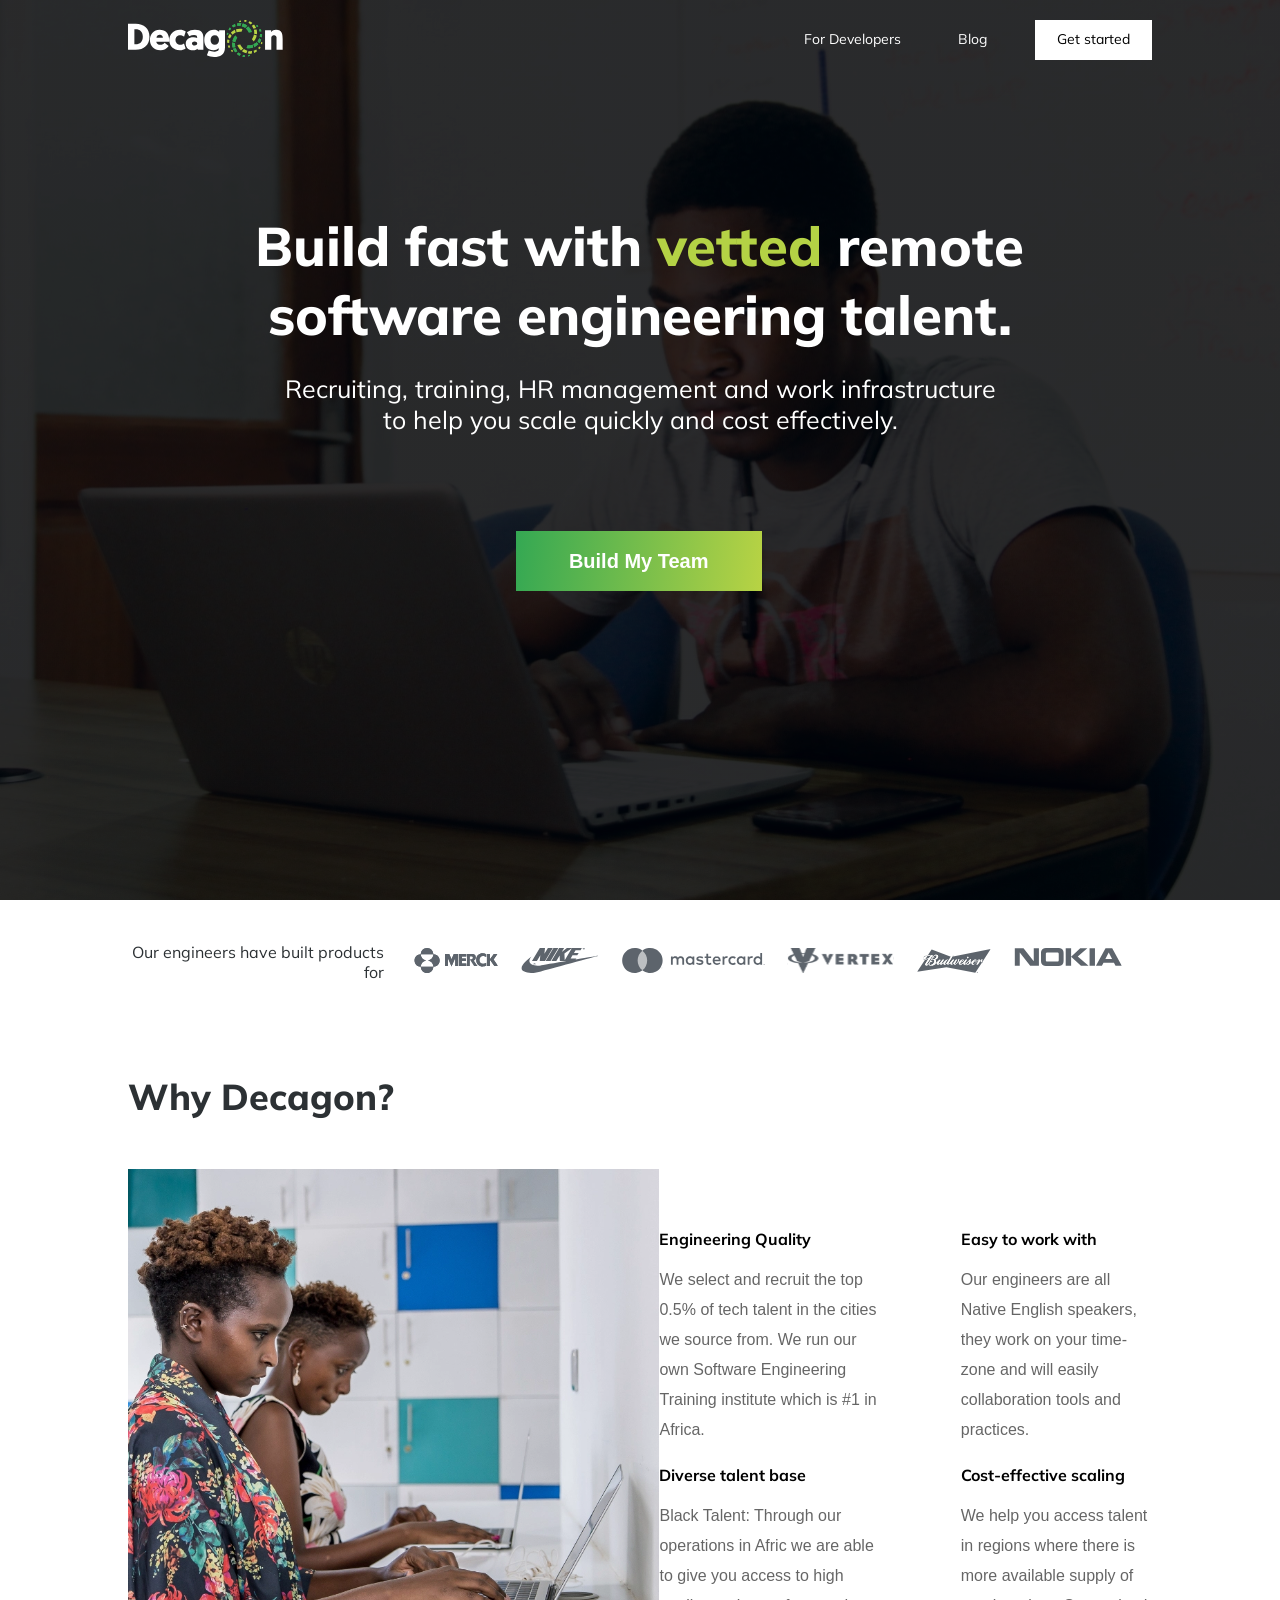
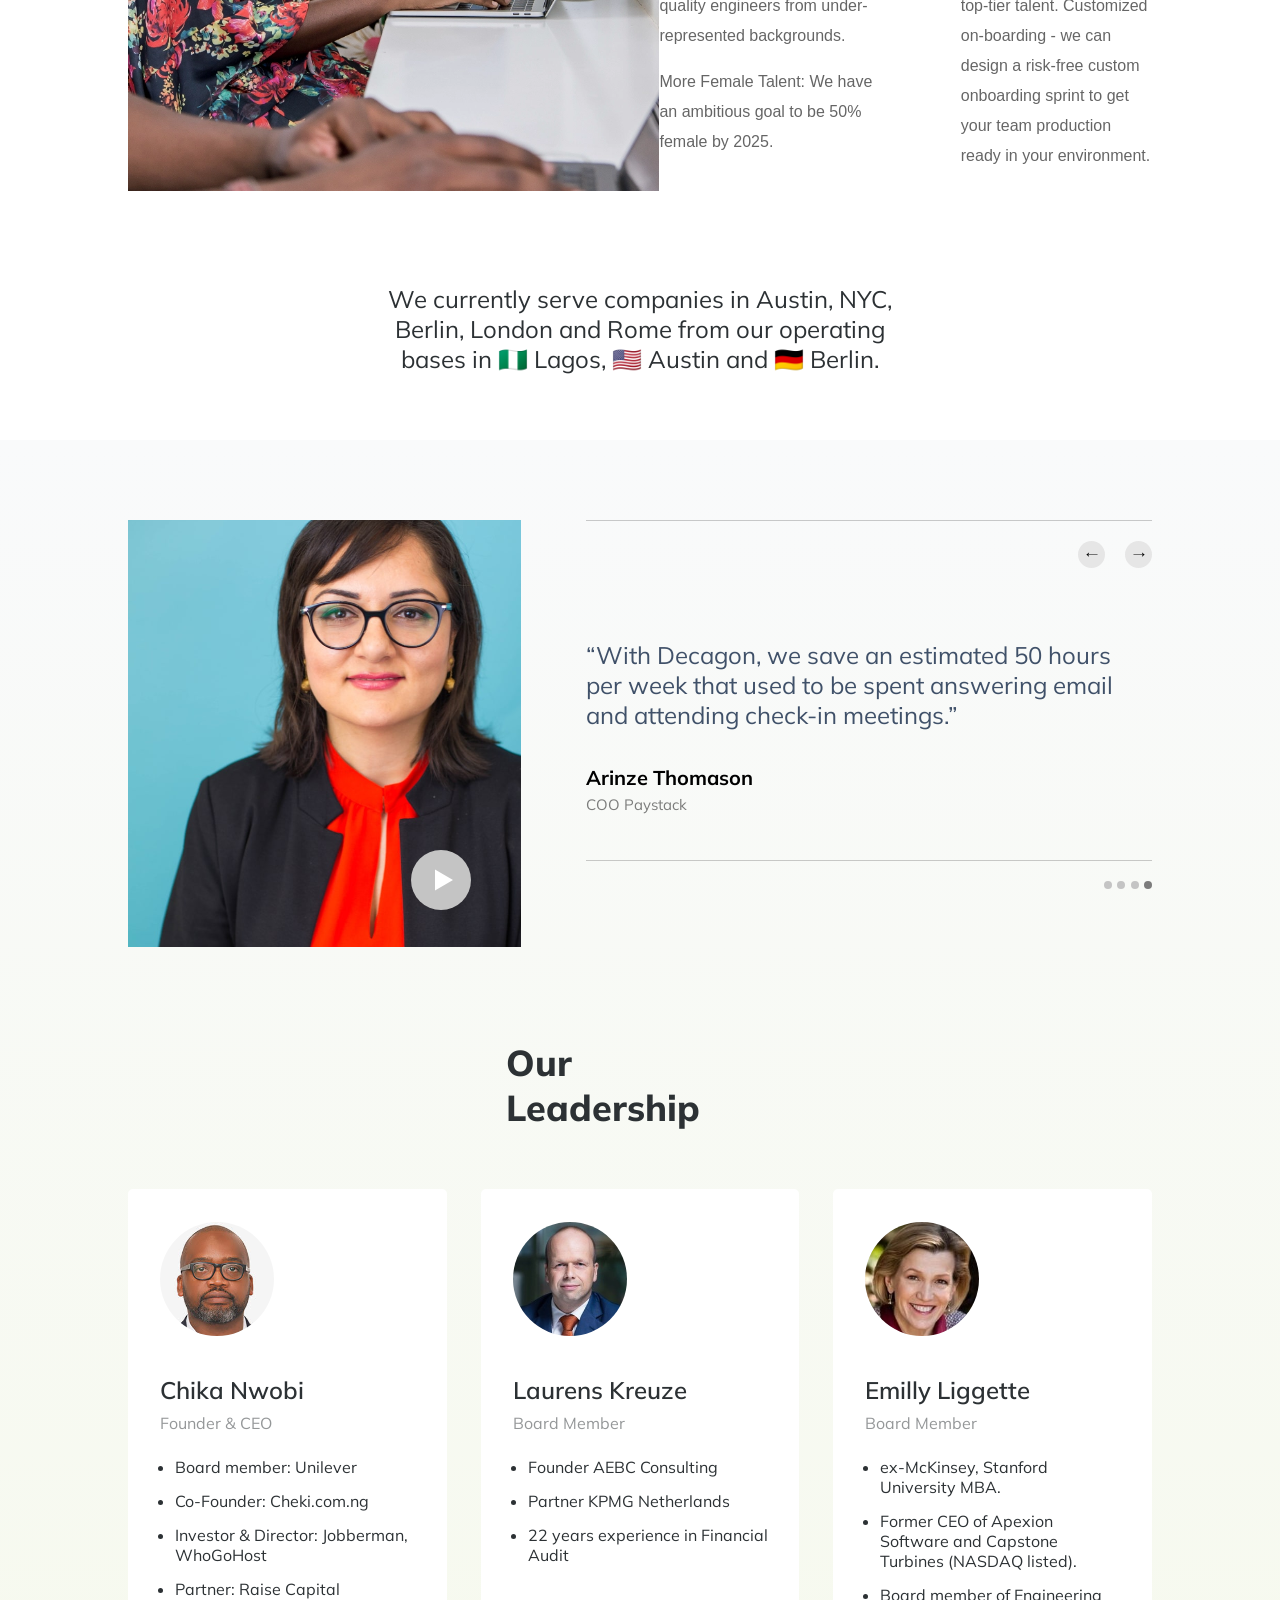
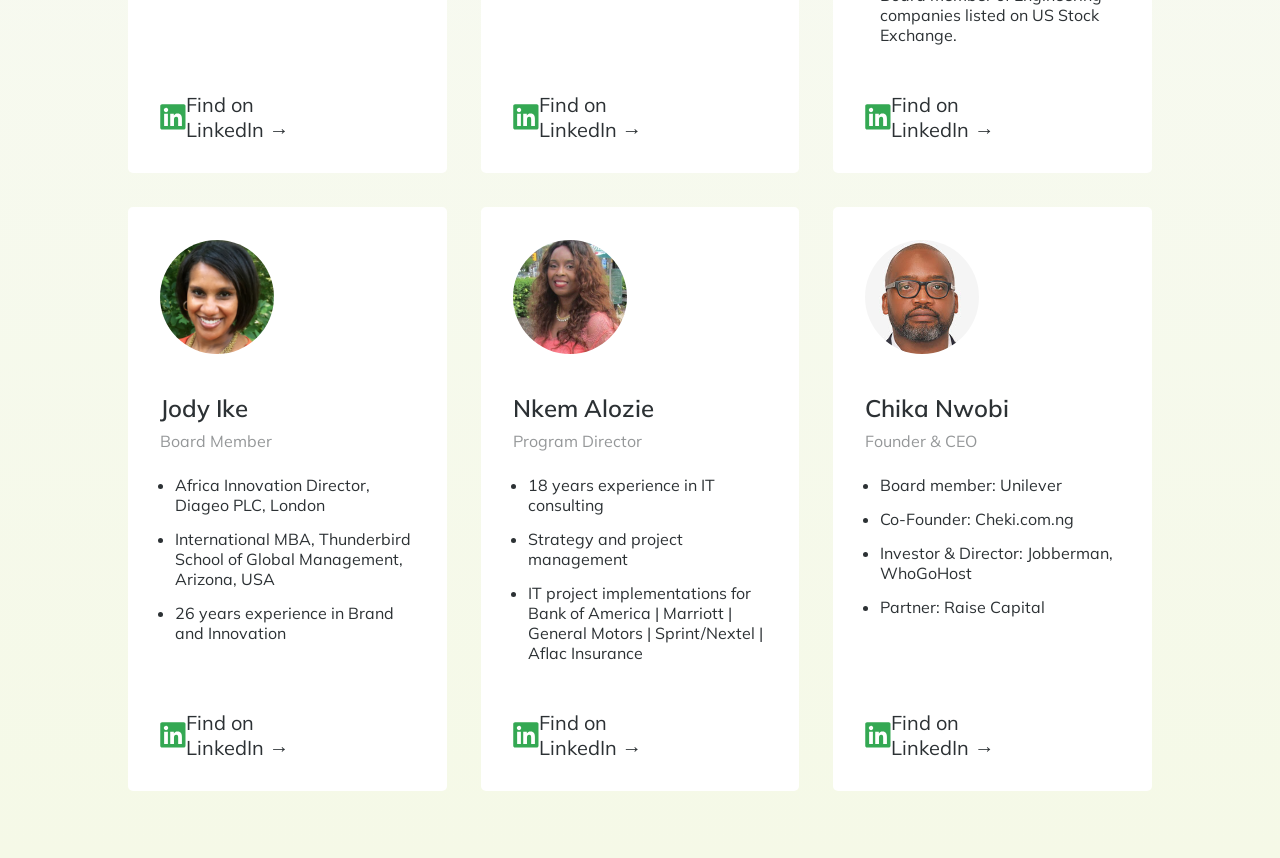
==== index.html @ 95453d17 "Landing page ready" ====
<!doctype html>
<html lang="en">
  <head>
    <meta charset="utf-8">
    <meta name="viewport" content="width=device-width, initial-scale=1">
    <link rel="preconnect" href="https://fonts.gstatic.com">
    <link href="https://fonts.googleapis.com/css2?family=Mulish:wght@200;400;600;700&display=swap" rel="stylesheet">
    <link href="/assets/styles/scss/main.min.css" rel="stylesheet" >

    <title>Decagon website</title>
  </head>
  <body class="container-fluid">
    
    <header>
      <div class="navbar">
        <div><img src="/images/logo.svg" alt="decagon logo"></div>
        <div class="menu-cover">
          <div class="menu-tab"><a href="#">For Developers</a></div>
          <div class="menu-tab"><a href="#">Blog</a></div>
          <div class="menu-tab active"><a href="#">Get started</a></div>
        </div>
      </div>

      <div class="title">Build fast with <span>vetted</span> remote software engineering talent.</div>
      <div class="sub-title">Recruiting, training, HR management and work infrastructure to help you scale quickly and cost effectively.</div>

      <div class="btn-cover"><button id="btn-team">Build My Team</button></div>
    </header>

    <div class="client-container">
      <div class="client-wrapper">
        <div class="client-label">Our engineers have built products for</div>
        <div class="client">
          <div><img src="/images/merck.svg" alt="merck logo"></div>
          <div><img src="/images/nike.svg" alt="nike logo"></div>
          <div><img src="/images/mastercard.svg" alt="mastercard logo"></div>
          <div><img src="/images/vertex.svg" alt="vertex logo"></div>
          <div><img src="/images/budweiser.svg" alt="budweiser logo"></div>
          <div><img src="/images/nokia.svg" alt="nokia logo"></div>
        </div>
      </div>
    </div>

    <div class="why-decagon">Why Decagon?</div>

    <div class="workspace-container">
      <div class="workspace-img"><img src="/images/work_space.svg" alt=""></div>
      <div class="workspace-content-wrapper">
        <div class="workspace-content">
          <div class="workspace-title">Engineering Quality</div>
          <p>
            We select and recruit the top 0.5% of tech talent in the cities we source from. 
            We run our own Software Engineering Training institute which is #1 in Africa.
          </p>
        </div>
        <div class="workspace-content">
          <div class="workspace-title">Easy to work with</div>
          <p>
            Our engineers are all Native English speakers, they work on your time-zone and 
            will easily collaboration tools and practices.
          </p>
        </div>
        <div class="workspace-content">
          <div class="workspace-title">Diverse talent base</div>
          <p>
            <span>Black Talent:</span> Through our operations in Afric we are able to give 
            you access to high quality engineers from under-represented backgrounds.
          </p>
          <p>
            <span>More Female Talent:</span> We have an ambitious goal to be 50% female by
            2025.
          </p>
        </div>
        <div class="workspace-content">
          <div class="workspace-title">Cost-effective scaling</div>
          <p>
            We help you access talent in regions where there is more available supply of top-tier
            talent.
            Customized on-boarding - we can design a risk-free custom onboarding sprint to get your
            team production ready in your environment.
          </p>
        </div>
      </div>
    </div>

    <div class="office-location">
      We currently serve companies in Austin, NYC, Berlin, London and Rome from our operating bases in 🇳🇬 Lagos, 🇺🇸 Austin and 🇩🇪 Berlin.   
    </div>

    <section class="leaders-section">

      <div class="testimony-container">
        <div class="paystack-coo">
          <img src="/images/play-btn.svg" alt="">
        </div>
        <div class="testimony-cover">
          <div class="testimony">
            <div class="arrow-container">
              <div class="arrow">
                <img src="/images/Ellipse-5.svg" alt="">
                <img src="/images/back-arrow.svg" alt="" id="backarrow">
              </div>
              <div class="arrow">
                <img src="/images/Ellipse-6.svg" alt="">
                <img src="/images/forward-arrow.svg" alt="" id="forwardarrow">
              </div>
            </div>
            <div class="testimony-content">
              “With Decagon, we save an estimated 50 hours per week that used to be spent answering email and attending check-in meetings.”
            </div>
            <div class="name-coo">
              <div>Arinze Thomason</div>
              <div>COO Paystack</div>
            </div>
          </div>
          <div class="loading-img">
            <img src="/images/loading.svg" alt="">
          </div>
        </div>
      </div>

      <div class="leader-header">Our Leadership</div>

      <div class="leadership">
        <div class="leader">
          <div class="img-holder"><img src="/images/chika.svg" alt="Chika Nwobi - founder & CEO"></div>
          <div class="leader-name">
            <div>Chika Nwobi</div>
            <div>Founder & CEO</div>
          </div>
          <div class="profile">
            <ul>
              <li>Board member: Unilever</li>
              <li>Co-Founder: Cheki.com.ng</li>
              <li>Investor & Director: Jobberman, WhoGoHost</li>
              <li>Partner: Raise Capital</li>
            </ul>
          </div>
          <div class="linkedIn">
            <img src="/images/Icon-awesome-linkedin.svg" alt="">
            <span>Find on LinkedIn →</span>
          </div>
        </div>
        <div class="leader">
          <div class="img-holder"><img src="/images/lauren.svg" alt="Laurens Kreuze - board member"></div>
          <div class="leader-name">
            <div>Laurens Kreuze</div>
            <div>Board Member</div>
          </div>
          <div class="profile">
            <ul>
              <li>Founder AEBC Consulting</li>
              <li>Partner KPMG Netherlands</li>
              <li>22 years experience in Financial Audit</li>
            </ul>
          </div>
          <div class="linkedIn">
            <img src="/images/Icon-awesome-linkedin.svg" alt="">
            <span>Find on LinkedIn →</span>
          </div>
        </div>
        <div class="leader">
          <div class="img-holder"><img src="/images/emily.svg" alt="Emilly Liggette - Board Member"></div>
          <div class="leader-name">
            <div>Emilly Liggette</div>
            <div>Board Member</div>
          </div>
          <div class="profile">
            <ul>
              <li>ex-McKinsey, Stanford University MBA.</li>
              <li>Former CEO of Apexion Software and Capstone Turbines (NASDAQ listed).</li>
              <li>Board member of Engineering companies listed on US Stock Exchange.</li>
            </ul>
          </div>
          <div class="linkedIn">
            <img src="/images/Icon-awesome-linkedin.svg" alt="">
            <span>Find on LinkedIn →</span>
          </div>
        </div>
        <div class="leader">
          <div class="img-holder"><img src="/images/jody-ike.svg" alt="Jody Ike - board member"></div>
          <div class="leader-name">
            <div>Jody Ike</div>
            <div>Board Member</div>
          </div>
          <div class="profile">
            <ul>
              <li>Africa Innovation Director, Diageo PLC, London</li>
              <li>International MBA, Thunderbird School of Global Management, Arizona, USA </li>
              <li>26 years experience in Brand and Innovation</li>
            </ul>
          </div>
          <div class="linkedIn">
            <img src="/images/Icon-awesome-linkedin.svg" alt="">
            <span>Find on LinkedIn →</span>
          </div>
        </div>
        <div class="leader">
          <div class="img-holder"><img src="/images/nkem.svg" alt="Nkem Alozie - program director"></div>
          <div class="leader-name">
            <div>Nkem Alozie</div>
            <div>Program Director</div>
          </div>
          <div class="profile">
            <ul>
              <li>18 years experience in IT consulting</li>
              <li>Strategy and project management </li>
              <li>IT project implementations for Bank of America | Marriott | General Motors | Sprint/Nextel | Aflac Insurance</li>
            </ul>
          </div>
          <div class="linkedIn">
            <img src="/images/Icon-awesome-linkedin.svg" alt="">
            <span>Find on LinkedIn →</span>
          </div>
        </div>
        <div class="leader">
          <div class="img-holder"><img src="/images/chika.svg" alt="Chika - founder & CEO"></div>
          <div class="leader-name">
            <div>Chika Nwobi</div>
            <div>Founder & CEO</div>
          </div>
          <div class="profile">
            <ul>
              <li>Board member: Unilever</li>
              <li>Co-Founder: Cheki.com.ng</li>
              <li>Investor & Director: Jobberman, WhoGoHost</li>
              <li>Partner: Raise Capital</li>
            </ul>
          </div>
          <div class="linkedIn">
            <img src="/images/Icon-awesome-linkedin.svg" alt="">
            <span>Find on LinkedIn →</span>
          </div>
        </div>
        
      </div>

    </section>

  </body>
</html>
---- assets/styles/scss/main.min.css ----
@-ms-viewport{width:device-width}body{margin:0}html{-webkit-box-sizing:border-box;-moz-box-sizing:border-box;box-sizing:border-box;-ms-overflow-style:scrollbar}*,::after,::before{box-sizing:inherit}.container{position:relative;margin-left:auto;margin-right:auto;max-width:1120px;padding-right:15px;padding-left:15px}@media (min-width:576px){.container{padding-right:15px;padding-left:15px}}@media (min-width:768px){.container{padding-right:15px;padding-left:15px}}@media (min-width:992px){.container{padding-right:15px;padding-left:15px}}@media (min-width:1200px){.container{padding-right:15px;padding-left:15px}}.row{display:flex;flex-wrap:wrap;margin-right:-15px;margin-left:-15px}@media (min-width:576px){.row{margin-right:-15px;margin-left:-15px}}@media (min-width:768px){.row{margin-right:-15px;margin-left:-15px}}@media (min-width:992px){.row{margin-right:-15px;margin-left:-15px}}@media (min-width:1200px){.row{margin-right:-15px;margin-left:-15px}}.no-gutters{margin-right:0;margin-left:0}.no-gutters>.col,.no-gutters>[class*=col-]{padding-right:0;padding-left:0}.col,.col-1,.col-10,.col-11,.col-12,.col-2,.col-3,.col-4,.col-5,.col-6,.col-7,.col-8,.col-9,.col-lg,.col-lg-1,.col-lg-10,.col-lg-11,.col-lg-12,.col-lg-2,.col-lg-3,.col-lg-4,.col-lg-5,.col-lg-6,.col-lg-7,.col-lg-8,.col-lg-9,.col-md,.col-md-1,.col-md-10,.col-md-11,.col-md-12,.col-md-2,.col-md-3,.col-md-4,.col-md-5,.col-md-6,.col-md-7,.col-md-8,.col-md-9,.col-sm,.col-sm-1,.col-sm-10,.col-sm-11,.col-sm-12,.col-sm-2,.col-sm-3,.col-sm-4,.col-sm-5,.col-sm-6,.col-sm-7,.col-sm-8,.col-sm-9,.col-xl,.col-xl-1,.col-xl-10,.col-xl-11,.col-xl-12,.col-xl-2,.col-xl-3,.col-xl-4,.col-xl-5,.col-xl-6,.col-xl-7,.col-xl-8,.col-xl-9{position:relative;width:100%;min-height:1px;padding-right:15px;padding-left:15px}@media (min-width:576px){.col,.col-1,.col-10,.col-11,.col-12,.col-2,.col-3,.col-4,.col-5,.col-6,.col-7,.col-8,.col-9,.col-lg,.col-lg-1,.col-lg-10,.col-lg-11,.col-lg-12,.col-lg-2,.col-lg-3,.col-lg-4,.col-lg-5,.col-lg-6,.col-lg-7,.col-lg-8,.col-lg-9,.col-md,.col-md-1,.col-md-10,.col-md-11,.col-md-12,.col-md-2,.col-md-3,.col-md-4,.col-md-5,.col-md-6,.col-md-7,.col-md-8,.col-md-9,.col-sm,.col-sm-1,.col-sm-10,.col-sm-11,.col-sm-12,.col-sm-2,.col-sm-3,.col-sm-4,.col-sm-5,.col-sm-6,.col-sm-7,.col-sm-8,.col-sm-9,.col-xl,.col-xl-1,.col-xl-10,.col-xl-11,.col-xl-12,.col-xl-2,.col-xl-3,.col-xl-4,.col-xl-5,.col-xl-6,.col-xl-7,.col-xl-8,.col-xl-9{padding-right:15px;padding-left:15px}}@media (min-width:768px){.col,.col-1,.col-10,.col-11,.col-12,.col-2,.col-3,.col-4,.col-5,.col-6,.col-7,.col-8,.col-9,.col-lg,.col-lg-1,.col-lg-10,.col-lg-11,.col-lg-12,.col-lg-2,.col-lg-3,.col-lg-4,.col-lg-5,.col-lg-6,.col-lg-7,.col-lg-8,.col-lg-9,.col-md,.col-md-1,.col-md-10,.col-md-11,.col-md-12,.col-md-2,.col-md-3,.col-md-4,.col-md-5,.col-md-6,.col-md-7,.col-md-8,.col-md-9,.col-sm,.col-sm-1,.col-sm-10,.col-sm-11,.col-sm-12,.col-sm-2,.col-sm-3,.col-sm-4,.col-sm-5,.col-sm-6,.col-sm-7,.col-sm-8,.col-sm-9,.col-xl,.col-xl-1,.col-xl-10,.col-xl-11,.col-xl-12,.col-xl-2,.col-xl-3,.col-xl-4,.col-xl-5,.col-xl-6,.col-xl-7,.col-xl-8,.col-xl-9{padding-right:15px;padding-left:15px}}@media (min-width:992px){.col,.col-1,.col-10,.col-11,.col-12,.col-2,.col-3,.col-4,.col-5,.col-6,.col-7,.col-8,.col-9,.col-lg,.col-lg-1,.col-lg-10,.col-lg-11,.col-lg-12,.col-lg-2,.col-lg-3,.col-lg-4,.col-lg-5,.col-lg-6,.col-lg-7,.col-lg-8,.col-lg-9,.col-md,.col-md-1,.col-md-10,.col-md-11,.col-md-12,.col-md-2,.col-md-3,.col-md-4,.col-md-5,.col-md-6,.col-md-7,.col-md-8,.col-md-9,.col-sm,.col-sm-1,.col-sm-10,.col-sm-11,.col-sm-12,.col-sm-2,.col-sm-3,.col-sm-4,.col-sm-5,.col-sm-6,.col-sm-7,.col-sm-8,.col-sm-9,.col-xl,.col-xl-1,.col-xl-10,.col-xl-11,.col-xl-12,.col-xl-2,.col-xl-3,.col-xl-4,.col-xl-5,.col-xl-6,.col-xl-7,.col-xl-8,.col-xl-9{padding-right:15px;padding-left:15px}}@media (min-width:1200px){.col,.col-1,.col-10,.col-11,.col-12,.col-2,.col-3,.col-4,.col-5,.col-6,.col-7,.col-8,.col-9,.col-lg,.col-lg-1,.col-lg-10,.col-lg-11,.col-lg-12,.col-lg-2,.col-lg-3,.col-lg-4,.col-lg-5,.col-lg-6,.col-lg-7,.col-lg-8,.col-lg-9,.col-md,.col-md-1,.col-md-10,.col-md-11,.col-md-12,.col-md-2,.col-md-3,.col-md-4,.col-md-5,.col-md-6,.col-md-7,.col-md-8,.col-md-9,.col-sm,.col-sm-1,.col-sm-10,.col-sm-11,.col-sm-12,.col-sm-2,.col-sm-3,.col-sm-4,.col-sm-5,.col-sm-6,.col-sm-7,.col-sm-8,.col-sm-9,.col-xl,.col-xl-1,.col-xl-10,.col-xl-11,.col-xl-12,.col-xl-2,.col-xl-3,.col-xl-4,.col-xl-5,.col-xl-6,.col-xl-7,.col-xl-8,.col-xl-9{padding-right:15px;padding-left:15px}}.col{flex-basis:0;flex-grow:1;max-width:100%}.col-auto{flex:0 0 auto;width:auto}.col-1{flex:0 0 8.33333%;max-width:8.33333%}.col-2{flex:0 0 16.66667%;max-width:16.66667%}.col-3{flex:0 0 25%;max-width:25%}.col-4{flex:0 0 33.33333%;max-width:33.33333%}.col-5{flex:0 0 41.66667%;max-width:41.66667%}.col-6{flex:0 0 50%;max-width:50%}.col-7{flex:0 0 58.33333%;max-width:58.33333%}.col-8{flex:0 0 66.66667%;max-width:66.66667%}.col-9{flex:0 0 75%;max-width:75%}.col-10{flex:0 0 83.33333%;max-width:83.33333%}.col-11{flex:0 0 91.66667%;max-width:91.66667%}.col-12{flex:0 0 100%;max-width:100%}.pull-0{right:auto}.pull-1{right:8.33333%}.pull-2{right:16.66667%}.pull-3{right:25%}.pull-4{right:33.33333%}.pull-5{right:41.66667%}.pull-6{right:50%}.pull-7{right:58.33333%}.pull-8{right:66.66667%}.pull-9{right:75%}.pull-10{right:83.33333%}.pull-11{right:91.66667%}.pull-12{right:100%}.push-0{left:auto}.push-1{left:8.33333%}.push-2{left:16.66667%}.push-3{left:25%}.push-4{left:33.33333%}.push-5{left:41.66667%}.push-6{left:50%}.push-7{left:58.33333%}.push-8{left:66.66667%}.push-9{left:75%}.push-10{left:83.33333%}.push-11{left:91.66667%}.push-12{left:100%}.offset-1{margin-left:8.33333%}.offset-2{margin-left:16.66667%}.offset-3{margin-left:25%}.offset-4{margin-left:33.33333%}.offset-5{margin-left:41.66667%}.offset-6{margin-left:50%}.offset-7{margin-left:58.33333%}.offset-8{margin-left:66.66667%}.offset-9{margin-left:75%}.offset-10{margin-left:83.33333%}.offset-11{margin-left:91.66667%}@media (min-width:576px){.col-sm{flex-basis:0;flex-grow:1;max-width:100%}.col-sm-auto{flex:0 0 auto;width:auto}.col-sm-1{flex:0 0 8.33333%;max-width:8.33333%}.col-sm-2{flex:0 0 16.66667%;max-width:16.66667%}.col-sm-3{flex:0 0 25%;max-width:25%}.col-sm-4{flex:0 0 33.33333%;max-width:33.33333%}.col-sm-5{flex:0 0 41.66667%;max-width:41.66667%}.col-sm-6{flex:0 0 50%;max-width:50%}.col-sm-7{flex:0 0 58.33333%;max-width:58.33333%}.col-sm-8{flex:0 0 66.66667%;max-width:66.66667%}.col-sm-9{flex:0 0 75%;max-width:75%}.col-sm-10{flex:0 0 83.33333%;max-width:83.33333%}.col-sm-11{flex:0 0 91.66667%;max-width:91.66667%}.col-sm-12{flex:0 0 100%;max-width:100%}.pull-sm-0{right:auto}.pull-sm-1{right:8.33333%}.pull-sm-2{right:16.66667%}.pull-sm-3{right:25%}.pull-sm-4{right:33.33333%}.pull-sm-5{right:41.66667%}.pull-sm-6{right:50%}.pull-sm-7{right:58.33333%}.pull-sm-8{right:66.66667%}.pull-sm-9{right:75%}.pull-sm-10{right:83.33333%}.pull-sm-11{right:91.66667%}.pull-sm-12{right:100%}.push-sm-0{left:auto}.push-sm-1{left:8.33333%}.push-sm-2{left:16.66667%}.push-sm-3{left:25%}.push-sm-4{left:33.33333%}.push-sm-5{left:41.66667%}.push-sm-6{left:50%}.push-sm-7{left:58.33333%}.push-sm-8{left:66.66667%}.push-sm-9{left:75%}.push-sm-10{left:83.33333%}.push-sm-11{left:91.66667%}.push-sm-12{left:100%}.offset-sm-0{margin-left:0}.offset-sm-1{margin-left:8.33333%}.offset-sm-2{margin-left:16.66667%}.offset-sm-3{margin-left:25%}.offset-sm-4{margin-left:33.33333%}.offset-sm-5{margin-left:41.66667%}.offset-sm-6{margin-left:50%}.offset-sm-7{margin-left:58.33333%}.offset-sm-8{margin-left:66.66667%}.offset-sm-9{margin-left:75%}.offset-sm-10{margin-left:83.33333%}.offset-sm-11{margin-left:91.66667%}}@media (min-width:768px){.col-md{flex-basis:0;flex-grow:1;max-width:100%}.col-md-auto{flex:0 0 auto;width:auto}.col-md-1{flex:0 0 8.33333%;max-width:8.33333%}.col-md-2{flex:0 0 16.66667%;max-width:16.66667%}.col-md-3{flex:0 0 25%;max-width:25%}.col-md-4{flex:0 0 33.33333%;max-width:33.33333%}.col-md-5{flex:0 0 41.66667%;max-width:41.66667%}.col-md-6{flex:0 0 50%;max-width:50%}.col-md-7{flex:0 0 58.33333%;max-width:58.33333%}.col-md-8{flex:0 0 66.66667%;max-width:66.66667%}.col-md-9{flex:0 0 75%;max-width:75%}.col-md-10{flex:0 0 83.33333%;max-width:83.33333%}.col-md-11{flex:0 0 91.66667%;max-width:91.66667%}.col-md-12{flex:0 0 100%;max-width:100%}.pull-md-0{right:auto}.pull-md-1{right:8.33333%}.pull-md-2{right:16.66667%}.pull-md-3{right:25%}.pull-md-4{right:33.33333%}.pull-md-5{right:41.66667%}.pull-md-6{right:50%}.pull-md-7{right:58.33333%}.pull-md-8{right:66.66667%}.pull-md-9{right:75%}.pull-md-10{right:83.33333%}.pull-md-11{right:91.66667%}.pull-md-12{right:100%}.push-md-0{left:auto}.push-md-1{left:8.33333%}.push-md-2{left:16.66667%}.push-md-3{left:25%}.push-md-4{left:33.33333%}.push-md-5{left:41.66667%}.push-md-6{left:50%}.push-md-7{left:58.33333%}.push-md-8{left:66.66667%}.push-md-9{left:75%}.push-md-10{left:83.33333%}.push-md-11{left:91.66667%}.push-md-12{left:100%}.offset-md-0{margin-left:0}.offset-md-1{margin-left:8.33333%}.offset-md-2{margin-left:16.66667%}.offset-md-3{margin-left:25%}.offset-md-4{margin-left:33.33333%}.offset-md-5{margin-left:41.66667%}.offset-md-6{margin-left:50%}.offset-md-7{margin-left:58.33333%}.offset-md-8{margin-left:66.66667%}.offset-md-9{margin-left:75%}.offset-md-10{margin-left:83.33333%}.offset-md-11{margin-left:91.66667%}}@media (min-width:992px){.col-lg{flex-basis:0;flex-grow:1;max-width:100%}.col-lg-auto{flex:0 0 auto;width:auto}.col-lg-1{flex:0 0 8.33333%;max-width:8.33333%}.col-lg-2{flex:0 0 16.66667%;max-width:16.66667%}.col-lg-3{flex:0 0 25%;max-width:25%}.col-lg-4{flex:0 0 33.33333%;max-width:33.33333%}.col-lg-5{flex:0 0 41.66667%;max-width:41.66667%}.col-lg-6{flex:0 0 50%;max-width:50%}.col-lg-7{flex:0 0 58.33333%;max-width:58.33333%}.col-lg-8{flex:0 0 66.66667%;max-width:66.66667%}.col-lg-9{flex:0 0 75%;max-width:75%}.col-lg-10{flex:0 0 83.33333%;max-width:83.33333%}.col-lg-11{flex:0 0 91.66667%;max-width:91.66667%}.col-lg-12{flex:0 0 100%;max-width:100%}.pull-lg-0{right:auto}.pull-lg-1{right:8.33333%}.pull-lg-2{right:16.66667%}.pull-lg-3{right:25%}.pull-lg-4{right:33.33333%}.pull-lg-5{right:41.66667%}.pull-lg-6{right:50%}.pull-lg-7{right:58.33333%}.pull-lg-8{right:66.66667%}.pull-lg-9{right:75%}.pull-lg-10{right:83.33333%}.pull-lg-11{right:91.66667%}.pull-lg-12{right:100%}.push-lg-0{left:auto}.push-lg-1{left:8.33333%}.push-lg-2{left:16.66667%}.push-lg-3{left:25%}.push-lg-4{left:33.33333%}.push-lg-5{left:41.66667%}.push-lg-6{left:50%}.push-lg-7{left:58.33333%}.push-lg-8{left:66.66667%}.push-lg-9{left:75%}.push-lg-10{left:83.33333%}.push-lg-11{left:91.66667%}.push-lg-12{left:100%}.offset-lg-0{margin-left:0}.offset-lg-1{margin-left:8.33333%}.offset-lg-2{margin-left:16.66667%}.offset-lg-3{margin-left:25%}.offset-lg-4{margin-left:33.33333%}.offset-lg-5{margin-left:41.66667%}.offset-lg-6{margin-left:50%}.offset-lg-7{margin-left:58.33333%}.offset-lg-8{margin-left:66.66667%}.offset-lg-9{margin-left:75%}.offset-lg-10{margin-left:83.33333%}.offset-lg-11{margin-left:91.66667%}}@media (min-width:1200px){.col-xl{flex-basis:0;flex-grow:1;max-width:100%}.col-xl-auto{flex:0 0 auto;width:auto}.col-xl-1{flex:0 0 8.33333%;max-width:8.33333%}.col-xl-2{flex:0 0 16.66667%;max-width:16.66667%}.col-xl-3{flex:0 0 25%;max-width:25%}.col-xl-4{flex:0 0 33.33333%;max-width:33.33333%}.col-xl-5{flex:0 0 41.66667%;max-width:41.66667%}.col-xl-6{flex:0 0 50%;max-width:50%}.col-xl-7{flex:0 0 58.33333%;max-width:58.33333%}.col-xl-8{flex:0 0 66.66667%;max-width:66.66667%}.col-xl-9{flex:0 0 75%;max-width:75%}.col-xl-10{flex:0 0 83.33333%;max-width:83.33333%}.col-xl-11{flex:0 0 91.66667%;max-width:91.66667%}.col-xl-12{flex:0 0 100%;max-width:100%}.pull-xl-0{right:auto}.pull-xl-1{right:8.33333%}.pull-xl-2{right:16.66667%}.pull-xl-3{right:25%}.pull-xl-4{right:33.33333%}.pull-xl-5{right:41.66667%}.pull-xl-6{right:50%}.pull-xl-7{right:58.33333%}.pull-xl-8{right:66.66667%}.pull-xl-9{right:75%}.pull-xl-10{right:83.33333%}.pull-xl-11{right:91.66667%}.pull-xl-12{right:100%}.push-xl-0{left:auto}.push-xl-1{left:8.33333%}.push-xl-2{left:16.66667%}.push-xl-3{left:25%}.push-xl-4{left:33.33333%}.push-xl-5{left:41.66667%}.push-xl-6{left:50%}.push-xl-7{left:58.33333%}.push-xl-8{left:66.66667%}.push-xl-9{left:75%}.push-xl-10{left:83.33333%}.push-xl-11{left:91.66667%}.push-xl-12{left:100%}.offset-xl-0{margin-left:0}.offset-xl-1{margin-left:8.33333%}.offset-xl-2{margin-left:16.66667%}.offset-xl-3{margin-left:25%}.offset-xl-4{margin-left:33.33333%}.offset-xl-5{margin-left:41.66667%}.offset-xl-6{margin-left:50%}.offset-xl-7{margin-left:58.33333%}.offset-xl-8{margin-left:66.66667%}.offset-xl-9{margin-left:75%}.offset-xl-10{margin-left:83.33333%}.offset-xl-11{margin-left:91.66667%}}.clearfix:after,.clearfix:before{content:"";display:table}.clearfix:after{clear:both}.align-baseline{vertical-align:baseline!important}.align-top{vertical-align:top!important}.align-middle{vertical-align:middle!important}.align-bottom{vertical-align:bottom!important}.align-text-bottom{vertical-align:text-bottom!important}.align-text-top{vertical-align:text-top!important}.d-none{display:none!important}.d-inline{display:inline!important}.d-inline-block{display:inline-block!important}.d-block{display:block!important}.d-table{display:table!important}.d-table-cell{display:table-cell!important}.arrow-container,.client,.client-wrapper,.d-flex,.leadership,.linkedIn,.loading-img,.menu-cover,.navbar,.testimony-container,.workspace-container,.workspace-content-wrapper{display:flex!important}.d-inline-flex{display:inline-flex!important}.order-first{order:-1}.order-last{order:1}.order-0{order:0}.flex-row{flex-direction:row!important}.flex-column{flex-direction:column!important}.flex-row-reverse{flex-direction:row-reverse!important}.flex-column-reverse{flex-direction:column-reverse!important}.client-wrapper,.flex-wrap,.leadership,.workspace-content-wrapper{flex-wrap:wrap!important}.flex-nowrap{flex-wrap:nowrap!important}.flex-wrap-reverse{flex-wrap:wrap-reverse!important}.justify-content-start{justify-content:flex-start!important}.arrow-container,.justify-content-end,.loading-img{justify-content:flex-end!important}.justify-content-center{justify-content:center!important}.client,.justify-content-between,.leadership,.linkedIn,.menu-cover,.navbar,.workspace-content-wrapper{justify-content:space-between!important}.justify-content-around{justify-content:space-around!important}.align-items-start{align-items:flex-start!important}.align-items-end{align-items:flex-end!important}.align-items-center,.client-wrapper,.linkedIn{align-items:center!important}.align-items-baseline{align-items:baseline!important}.align-items-stretch{align-items:stretch!important}.align-content-start{align-content:flex-start!important}.align-content-end{align-content:flex-end!important}.align-content-center{align-content:center!important}.align-content-between{align-content:space-between!important}.align-content-around{align-content:space-around!important}.align-content-stretch{align-content:stretch!important}.align-self-auto{align-self:auto!important}.align-self-start{align-self:flex-start!important}.align-self-end{align-self:flex-end!important}.align-self-center{align-self:center!important}.align-self-baseline{align-self:baseline!important}.align-self-stretch{align-self:stretch!important}.p-0{padding:0}.py-0{padding-left:0;padding-right:0}.px-0{padding-top:0;padding-bottom:0}.pt-0{padding-top:0}.pb-0{padding-bottom:0}.pl-0{padding-left:0}.pr-0{padding-right:0}.m-auto{margin:auto}.my-auto{margin-top:auto;margin-bottom:auto}.mx-auto{margin-left:auto;margin-right:auto}.mt-auto{margin-top:auto}.mb-auto{margin-bottom:auto}.ml-auto{margin-left:auto}.mr-auto{margin-right:auto}.m-0{margin:0}.my-0{margin-left:0;margin-right:0}.mx-0{margin-top:0;margin-bottom:0}.mt-0{margin-top:0}.mb-0{margin-bottom:0}.ml-0{margin-left:0}.mr-0{margin-right:0}.p-5{padding:5px}.py-5{padding-left:5px;padding-right:5px}.px-5{padding-top:5px;padding-bottom:5px}.pt-5{padding-top:5px}.pb-5{padding-bottom:5px}.pl-5{padding-left:5px}.pr-5{padding-right:5px}.m-auto{margin:auto}.my-auto{margin-top:auto;margin-bottom:auto}.mx-auto{margin-left:auto;margin-right:auto}.mt-auto{margin-top:auto}.mb-auto{margin-bottom:auto}.ml-auto{margin-left:auto}.mr-auto{margin-right:auto}.m-5{margin:5px}.my-5{margin-left:5px;margin-right:5px}.mx-5{margin-top:5px;margin-bottom:5px}.mt-5{margin-top:5px}.mb-5{margin-bottom:5px}.ml-5{margin-left:5px}.mr-5{margin-right:5px}.p-10{padding:10px}.py-10{padding-left:10px;padding-right:10px}.px-10{padding-top:10px;padding-bottom:10px}.pt-10{padding-top:10px}.pb-10{padding-bottom:10px}.pl-10{padding-left:10px}.pr-10{padding-right:10px}.m-auto{margin:auto}.my-auto{margin-top:auto;margin-bottom:auto}.mx-auto{margin-left:auto;margin-right:auto}.mt-auto{margin-top:auto}.mb-auto{margin-bottom:auto}.ml-auto{margin-left:auto}.mr-auto{margin-right:auto}.m-10{margin:10px}.my-10{margin-left:10px;margin-right:10px}.mx-10{margin-top:10px;margin-bottom:10px}.mt-10{margin-top:10px}.mb-10{margin-bottom:10px}.ml-10{margin-left:10px}.mr-10{margin-right:10px}.p-15{padding:15px}.py-15{padding-left:15px;padding-right:15px}.px-15{padding-top:15px;padding-bottom:15px}.pt-15{padding-top:15px}.pb-15{padding-bottom:15px}.pl-15{padding-left:15px}.pr-15{padding-right:15px}.m-auto{margin:auto}.my-auto{margin-top:auto;margin-bottom:auto}.mx-auto{margin-left:auto;margin-right:auto}.mt-auto{margin-top:auto}.mb-auto{margin-bottom:auto}.ml-auto{margin-left:auto}.mr-auto{margin-right:auto}.m-15{margin:15px}.my-15{margin-left:15px;margin-right:15px}.mx-15{margin-top:15px;margin-bottom:15px}.mt-15{margin-top:15px}.mb-15{margin-bottom:15px}.ml-15{margin-left:15px}.mr-15{margin-right:15px}.p-20{padding:20px}.py-20{padding-left:20px;padding-right:20px}.px-20{padding-top:20px;padding-bottom:20px}.pt-20{padding-top:20px}.pb-20{padding-bottom:20px}.pl-20{padding-left:20px}.pr-20{padding-right:20px}.m-auto{margin:auto}.my-auto{margin-top:auto;margin-bottom:auto}.mx-auto{margin-left:auto;margin-right:auto}.mt-auto{margin-top:auto}.mb-auto{margin-bottom:auto}.ml-auto{margin-left:auto}.mr-auto{margin-right:auto}.m-20{margin:20px}.my-20{margin-left:20px;margin-right:20px}.mx-20{margin-top:20px;margin-bottom:20px}.mt-20{margin-top:20px}.mb-20{margin-bottom:20px}.ml-20{margin-left:20px}.mr-20{margin-right:20px}.p-30{padding:30px}.py-30{padding-left:30px;padding-right:30px}.px-30{padding-top:30px;padding-bottom:30px}.pt-30{padding-top:30px}.pb-30{padding-bottom:30px}.pl-30{padding-left:30px}.pr-30{padding-right:30px}.m-auto{margin:auto}.my-auto{margin-top:auto;margin-bottom:auto}.mx-auto{margin-left:auto;margin-right:auto}.mt-auto{margin-top:auto}.mb-auto{margin-bottom:auto}.ml-auto{margin-left:auto}.mr-auto{margin-right:auto}.m-30{margin:30px}.my-30{margin-left:30px;margin-right:30px}.mx-30{margin-top:30px;margin-bottom:30px}.mt-30{margin-top:30px}.mb-30{margin-bottom:30px}.ml-30{margin-left:30px}.mr-30{margin-right:30px}.p-40{padding:40px}.py-40{padding-left:40px;padding-right:40px}.px-40{padding-top:40px;padding-bottom:40px}.pt-40{padding-top:40px}.pb-40{padding-bottom:40px}.pl-40{padding-left:40px}.pr-40{padding-right:40px}.m-auto{margin:auto}.my-auto{margin-top:auto;margin-bottom:auto}.mx-auto{margin-left:auto;margin-right:auto}.mt-auto{margin-top:auto}.mb-auto{margin-bottom:auto}.ml-auto{margin-left:auto}.mr-auto{margin-right:auto}.m-40{margin:40px}.my-40{margin-left:40px;margin-right:40px}.mx-40{margin-top:40px;margin-bottom:40px}.mt-40{margin-top:40px}.mb-40{margin-bottom:40px}.ml-40{margin-left:40px}.mr-40{margin-right:40px}.p-50{padding:50px}.py-50{padding-left:50px;padding-right:50px}.px-50{padding-top:50px;padding-bottom:50px}.pt-50{padding-top:50px}.pb-50{padding-bottom:50px}.pl-50{padding-left:50px}.pr-50{padding-right:50px}.m-auto{margin:auto}.my-auto{margin-top:auto;margin-bottom:auto}.mx-auto{margin-left:auto;margin-right:auto}.mt-auto{margin-top:auto}.mb-auto{margin-bottom:auto}.ml-auto{margin-left:auto}.mr-auto{margin-right:auto}.m-50{margin:50px}.my-50{margin-left:50px;margin-right:50px}.mx-50{margin-top:50px;margin-bottom:50px}.mt-50{margin-top:50px}.mb-50{margin-bottom:50px}.ml-50{margin-left:50px}.mr-50{margin-right:50px}.p-60{padding:60px}.py-60{padding-left:60px;padding-right:60px}.px-60{padding-top:60px;padding-bottom:60px}.pt-60{padding-top:60px}.pb-60{padding-bottom:60px}.pl-60{padding-left:60px}.pr-60{padding-right:60px}.m-auto{margin:auto}.my-auto{margin-top:auto;margin-bottom:auto}.mx-auto{margin-left:auto;margin-right:auto}.mt-auto{margin-top:auto}.mb-auto{margin-bottom:auto}.ml-auto{margin-left:auto}.mr-auto{margin-right:auto}.m-60{margin:60px}.my-60{margin-left:60px;margin-right:60px}.mx-60{margin-top:60px;margin-bottom:60px}.mt-60{margin-top:60px}.mb-60{margin-bottom:60px}.ml-60{margin-left:60px}.mr-60{margin-right:60px}.p-70{padding:70px}.py-70{padding-left:70px;padding-right:70px}.px-70{padding-top:70px;padding-bottom:70px}.pt-70{padding-top:70px}.pb-70{padding-bottom:70px}.pl-70{padding-left:70px}.pr-70{padding-right:70px}.m-auto{margin:auto}.my-auto{margin-top:auto;margin-bottom:auto}.mx-auto{margin-left:auto;margin-right:auto}.mt-auto{margin-top:auto}.mb-auto{margin-bottom:auto}.ml-auto{margin-left:auto}.mr-auto{margin-right:auto}.m-70{margin:70px}.my-70{margin-left:70px;margin-right:70px}.mx-70{margin-top:70px;margin-bottom:70px}.mt-70{margin-top:70px}.mb-70{margin-bottom:70px}.ml-70{margin-left:70px}.mr-70{margin-right:70px}.p-80{padding:80px}.py-80{padding-left:80px;padding-right:80px}.px-80{padding-top:80px;padding-bottom:80px}.pt-80{padding-top:80px}.pb-80{padding-bottom:80px}.pl-80{padding-left:80px}.pr-80{padding-right:80px}.m-auto{margin:auto}.my-auto{margin-top:auto;margin-bottom:auto}.mx-auto{margin-left:auto;margin-right:auto}.mt-auto{margin-top:auto}.mb-auto{margin-bottom:auto}.ml-auto{margin-left:auto}.mr-auto{margin-right:auto}.m-80{margin:80px}.my-80{margin-left:80px;margin-right:80px}.mx-80{margin-top:80px;margin-bottom:80px}.mt-80{margin-top:80px}.mb-80{margin-bottom:80px}.ml-80{margin-left:80px}.mr-80{margin-right:80px}.p-90{padding:90px}.py-90{padding-left:90px;padding-right:90px}.px-90{padding-top:90px;padding-bottom:90px}.pt-90{padding-top:90px}.pb-90{padding-bottom:90px}.pl-90{padding-left:90px}.pr-90{padding-right:90px}.m-auto{margin:auto}.my-auto{margin-top:auto;margin-bottom:auto}.mx-auto{margin-left:auto;margin-right:auto}.mt-auto{margin-top:auto}.mb-auto{margin-bottom:auto}.ml-auto{margin-left:auto}.mr-auto{margin-right:auto}.m-90{margin:90px}.my-90{margin-left:90px;margin-right:90px}.mx-90{margin-top:90px;margin-bottom:90px}.mt-90{margin-top:90px}.mb-90{margin-bottom:90px}.ml-90{margin-left:90px}.mr-90{margin-right:90px}.p-100{padding:100px}.py-100{padding-left:100px;padding-right:100px}.px-100{padding-top:100px;padding-bottom:100px}.pt-100{padding-top:100px}.pb-100{padding-bottom:100px}.pl-100{padding-left:100px}.pr-100{padding-right:100px}.m-auto{margin:auto}.my-auto{margin-top:auto;margin-bottom:auto}.mx-auto{margin-left:auto;margin-right:auto}.mt-auto{margin-top:auto}.mb-auto{margin-bottom:auto}.ml-auto{margin-left:auto}.mr-auto{margin-right:auto}.m-100{margin:100px}.my-100{margin-left:100px;margin-right:100px}.mx-100{margin-top:100px;margin-bottom:100px}.mt-100{margin-top:100px}.mb-100{margin-bottom:100px}.ml-100{margin-left:100px}.mr-100{margin-right:100px}@media (min-width:576px){.d-sm-none{display:none!important}.d-sm-inline{display:inline!important}.d-sm-inline-block{display:inline-block!important}.d-sm-block{display:block!important}.d-sm-table{display:table!important}.d-sm-table-cell{display:table-cell!important}.d-sm-flex{display:flex!important}.d-sm-inline-flex{display:inline-flex!important}.order-sm-first{order:-1}.order-sm-last{order:1}.order-sm-0{order:0}.flex-sm-row{flex-direction:row!important}.flex-sm-column{flex-direction:column!important}.flex-sm-row-reverse{flex-direction:row-reverse!important}.flex-sm-column-reverse{flex-direction:column-reverse!important}.flex-sm-wrap{flex-wrap:wrap!important}.flex-sm-nowrap{flex-wrap:nowrap!important}.flex-sm-wrap-reverse{flex-wrap:wrap-reverse!important}.justify-content-sm-start{justify-content:flex-start!important}.justify-content-sm-end{justify-content:flex-end!important}.justify-content-sm-center{justify-content:center!important}.justify-content-sm-between{justify-content:space-between!important}.justify-content-sm-around{justify-content:space-around!important}.align-items-sm-start{align-items:flex-start!important}.align-items-sm-end{align-items:flex-end!important}.align-items-sm-center{align-items:center!important}.align-items-sm-baseline{align-items:baseline!important}.align-items-sm-stretch{align-items:stretch!important}.align-content-sm-start{align-content:flex-start!important}.align-content-sm-end{align-content:flex-end!important}.align-content-sm-center{align-content:center!important}.align-content-sm-between{align-content:space-between!important}.align-content-sm-around{align-content:space-around!important}.align-content-sm-stretch{align-content:stretch!important}.align-self-sm-auto{align-self:auto!important}.align-self-sm-start{align-self:flex-start!important}.align-self-sm-end{align-self:flex-end!important}.align-self-sm-center{align-self:center!important}.align-self-sm-baseline{align-self:baseline!important}.align-self-sm-stretch{align-self:stretch!important}.p-sm-0{padding:0}.py-sm-0{padding-left:0;padding-right:0}.px-sm-0{padding-top:0;padding-bottom:0}.pt-sm-0{padding-top:0}.pb-sm-0{padding-bottom:0}.pl-sm-0{padding-left:0}.pr-sm-0{padding-right:0}.m-sm-auto{margin:auto}.my-sm-auto{margin-top:auto;margin-bottom:auto}.mx-sm-auto{margin-left:auto;margin-right:auto}.mt-sm-auto{margin-top:auto}.mb-sm-auto{margin-bottom:auto}.ml-sm-auto{margin-left:auto}.mr-sm-auto{margin-right:auto}.m-sm-0{margin:0}.my-sm-0{margin-left:0;margin-right:0}.mx-sm-0{margin-top:0;margin-bottom:0}.mt-sm-0{margin-top:0}.mb-sm-0{margin-bottom:0}.ml-sm-0{margin-left:0}.mr-sm-0{margin-right:0}.p-sm-5{padding:5px}.py-sm-5{padding-left:5px;padding-right:5px}.px-sm-5{padding-top:5px;padding-bottom:5px}.pt-sm-5{padding-top:5px}.pb-sm-5{padding-bottom:5px}.pl-sm-5{padding-left:5px}.pr-sm-5{padding-right:5px}.m-sm-auto{margin:auto}.my-sm-auto{margin-top:auto;margin-bottom:auto}.mx-sm-auto{margin-left:auto;margin-right:auto}.mt-sm-auto{margin-top:auto}.mb-sm-auto{margin-bottom:auto}.ml-sm-auto{margin-left:auto}.mr-sm-auto{margin-right:auto}.m-sm-5{margin:5px}.my-sm-5{margin-left:5px;margin-right:5px}.mx-sm-5{margin-top:5px;margin-bottom:5px}.mt-sm-5{margin-top:5px}.mb-sm-5{margin-bottom:5px}.ml-sm-5{margin-left:5px}.mr-sm-5{margin-right:5px}.p-sm-10{padding:10px}.py-sm-10{padding-left:10px;padding-right:10px}.px-sm-10{padding-top:10px;padding-bottom:10px}.pt-sm-10{padding-top:10px}.pb-sm-10{padding-bottom:10px}.pl-sm-10{padding-left:10px}.pr-sm-10{padding-right:10px}.m-sm-auto{margin:auto}.my-sm-auto{margin-top:auto;margin-bottom:auto}.mx-sm-auto{margin-left:auto;margin-right:auto}.mt-sm-auto{margin-top:auto}.mb-sm-auto{margin-bottom:auto}.ml-sm-auto{margin-left:auto}.mr-sm-auto{margin-right:auto}.m-sm-10{margin:10px}.my-sm-10{margin-left:10px;margin-right:10px}.mx-sm-10{margin-top:10px;margin-bottom:10px}.mt-sm-10{margin-top:10px}.mb-sm-10{margin-bottom:10px}.ml-sm-10{margin-left:10px}.mr-sm-10{margin-right:10px}.p-sm-15{padding:15px}.py-sm-15{padding-left:15px;padding-right:15px}.px-sm-15{padding-top:15px;padding-bottom:15px}.pt-sm-15{padding-top:15px}.pb-sm-15{padding-bottom:15px}.pl-sm-15{padding-left:15px}.pr-sm-15{padding-right:15px}.m-sm-auto{margin:auto}.my-sm-auto{margin-top:auto;margin-bottom:auto}.mx-sm-auto{margin-left:auto;margin-right:auto}.mt-sm-auto{margin-top:auto}.mb-sm-auto{margin-bottom:auto}.ml-sm-auto{margin-left:auto}.mr-sm-auto{margin-right:auto}.m-sm-15{margin:15px}.my-sm-15{margin-left:15px;margin-right:15px}.mx-sm-15{margin-top:15px;margin-bottom:15px}.mt-sm-15{margin-top:15px}.mb-sm-15{margin-bottom:15px}.ml-sm-15{margin-left:15px}.mr-sm-15{margin-right:15px}.p-sm-20{padding:20px}.py-sm-20{padding-left:20px;padding-right:20px}.px-sm-20{padding-top:20px;padding-bottom:20px}.pt-sm-20{padding-top:20px}.pb-sm-20{padding-bottom:20px}.pl-sm-20{padding-left:20px}.pr-sm-20{padding-right:20px}.m-sm-auto{margin:auto}.my-sm-auto{margin-top:auto;margin-bottom:auto}.mx-sm-auto{margin-left:auto;margin-right:auto}.mt-sm-auto{margin-top:auto}.mb-sm-auto{margin-bottom:auto}.ml-sm-auto{margin-left:auto}.mr-sm-auto{margin-right:auto}.m-sm-20{margin:20px}.my-sm-20{margin-left:20px;margin-right:20px}.mx-sm-20{margin-top:20px;margin-bottom:20px}.mt-sm-20{margin-top:20px}.mb-sm-20{margin-bottom:20px}.ml-sm-20{margin-left:20px}.mr-sm-20{margin-right:20px}.p-sm-30{padding:30px}.py-sm-30{padding-left:30px;padding-right:30px}.px-sm-30{padding-top:30px;padding-bottom:30px}.pt-sm-30{padding-top:30px}.pb-sm-30{padding-bottom:30px}.pl-sm-30{padding-left:30px}.pr-sm-30{padding-right:30px}.m-sm-auto{margin:auto}.my-sm-auto{margin-top:auto;margin-bottom:auto}.mx-sm-auto{margin-left:auto;margin-right:auto}.mt-sm-auto{margin-top:auto}.mb-sm-auto{margin-bottom:auto}.ml-sm-auto{margin-left:auto}.mr-sm-auto{margin-right:auto}.m-sm-30{margin:30px}.my-sm-30{margin-left:30px;margin-right:30px}.mx-sm-30{margin-top:30px;margin-bottom:30px}.mt-sm-30{margin-top:30px}.mb-sm-30{margin-bottom:30px}.ml-sm-30{margin-left:30px}.mr-sm-30{margin-right:30px}.p-sm-40{padding:40px}.py-sm-40{padding-left:40px;padding-right:40px}.px-sm-40{padding-top:40px;padding-bottom:40px}.pt-sm-40{padding-top:40px}.pb-sm-40{padding-bottom:40px}.pl-sm-40{padding-left:40px}.pr-sm-40{padding-right:40px}.m-sm-auto{margin:auto}.my-sm-auto{margin-top:auto;margin-bottom:auto}.mx-sm-auto{margin-left:auto;margin-right:auto}.mt-sm-auto{margin-top:auto}.mb-sm-auto{margin-bottom:auto}.ml-sm-auto{margin-left:auto}.mr-sm-auto{margin-right:auto}.m-sm-40{margin:40px}.my-sm-40{margin-left:40px;margin-right:40px}.mx-sm-40{margin-top:40px;margin-bottom:40px}.mt-sm-40{margin-top:40px}.mb-sm-40{margin-bottom:40px}.ml-sm-40{margin-left:40px}.mr-sm-40{margin-right:40px}.p-sm-50{padding:50px}.py-sm-50{padding-left:50px;padding-right:50px}.px-sm-50{padding-top:50px;padding-bottom:50px}.pt-sm-50{padding-top:50px}.pb-sm-50{padding-bottom:50px}.pl-sm-50{padding-left:50px}.pr-sm-50{padding-right:50px}.m-sm-auto{margin:auto}.my-sm-auto{margin-top:auto;margin-bottom:auto}.mx-sm-auto{margin-left:auto;margin-right:auto}.mt-sm-auto{margin-top:auto}.mb-sm-auto{margin-bottom:auto}.ml-sm-auto{margin-left:auto}.mr-sm-auto{margin-right:auto}.m-sm-50{margin:50px}.my-sm-50{margin-left:50px;margin-right:50px}.mx-sm-50{margin-top:50px;margin-bottom:50px}.mt-sm-50{margin-top:50px}.mb-sm-50{margin-bottom:50px}.ml-sm-50{margin-left:50px}.mr-sm-50{margin-right:50px}.p-sm-60{padding:60px}.py-sm-60{padding-left:60px;padding-right:60px}.px-sm-60{padding-top:60px;padding-bottom:60px}.pt-sm-60{padding-top:60px}.pb-sm-60{padding-bottom:60px}.pl-sm-60{padding-left:60px}.pr-sm-60{padding-right:60px}.m-sm-auto{margin:auto}.my-sm-auto{margin-top:auto;margin-bottom:auto}.mx-sm-auto{margin-left:auto;margin-right:auto}.mt-sm-auto{margin-top:auto}.mb-sm-auto{margin-bottom:auto}.ml-sm-auto{margin-left:auto}.mr-sm-auto{margin-right:auto}.m-sm-60{margin:60px}.my-sm-60{margin-left:60px;margin-right:60px}.mx-sm-60{margin-top:60px;margin-bottom:60px}.mt-sm-60{margin-top:60px}.mb-sm-60{margin-bottom:60px}.ml-sm-60{margin-left:60px}.mr-sm-60{margin-right:60px}.p-sm-70{padding:70px}.py-sm-70{padding-left:70px;padding-right:70px}.px-sm-70{padding-top:70px;padding-bottom:70px}.pt-sm-70{padding-top:70px}.pb-sm-70{padding-bottom:70px}.pl-sm-70{padding-left:70px}.pr-sm-70{padding-right:70px}.m-sm-auto{margin:auto}.my-sm-auto{margin-top:auto;margin-bottom:auto}.mx-sm-auto{margin-left:auto;margin-right:auto}.mt-sm-auto{margin-top:auto}.mb-sm-auto{margin-bottom:auto}.ml-sm-auto{margin-left:auto}.mr-sm-auto{margin-right:auto}.m-sm-70{margin:70px}.my-sm-70{margin-left:70px;margin-right:70px}.mx-sm-70{margin-top:70px;margin-bottom:70px}.mt-sm-70{margin-top:70px}.mb-sm-70{margin-bottom:70px}.ml-sm-70{margin-left:70px}.mr-sm-70{margin-right:70px}.p-sm-80{padding:80px}.py-sm-80{padding-left:80px;padding-right:80px}.px-sm-80{padding-top:80px;padding-bottom:80px}.pt-sm-80{padding-top:80px}.pb-sm-80{padding-bottom:80px}.pl-sm-80{padding-left:80px}.pr-sm-80{padding-right:80px}.m-sm-auto{margin:auto}.my-sm-auto{margin-top:auto;margin-bottom:auto}.mx-sm-auto{margin-left:auto;margin-right:auto}.mt-sm-auto{margin-top:auto}.mb-sm-auto{margin-bottom:auto}.ml-sm-auto{margin-left:auto}.mr-sm-auto{margin-right:auto}.m-sm-80{margin:80px}.my-sm-80{margin-left:80px;margin-right:80px}.mx-sm-80{margin-top:80px;margin-bottom:80px}.mt-sm-80{margin-top:80px}.mb-sm-80{margin-bottom:80px}.ml-sm-80{margin-left:80px}.mr-sm-80{margin-right:80px}.p-sm-90{padding:90px}.py-sm-90{padding-left:90px;padding-right:90px}.px-sm-90{padding-top:90px;padding-bottom:90px}.pt-sm-90{padding-top:90px}.pb-sm-90{padding-bottom:90px}.pl-sm-90{padding-left:90px}.pr-sm-90{padding-right:90px}.m-sm-auto{margin:auto}.my-sm-auto{margin-top:auto;margin-bottom:auto}.mx-sm-auto{margin-left:auto;margin-right:auto}.mt-sm-auto{margin-top:auto}.mb-sm-auto{margin-bottom:auto}.ml-sm-auto{margin-left:auto}.mr-sm-auto{margin-right:auto}.m-sm-90{margin:90px}.my-sm-90{margin-left:90px;margin-right:90px}.mx-sm-90{margin-top:90px;margin-bottom:90px}.mt-sm-90{margin-top:90px}.mb-sm-90{margin-bottom:90px}.ml-sm-90{margin-left:90px}.mr-sm-90{margin-right:90px}.p-sm-100{padding:100px}.py-sm-100{padding-left:100px;padding-right:100px}.px-sm-100{padding-top:100px;padding-bottom:100px}.pt-sm-100{padding-top:100px}.pb-sm-100{padding-bottom:100px}.pl-sm-100{padding-left:100px}.pr-sm-100{padding-right:100px}.m-sm-auto{margin:auto}.my-sm-auto{margin-top:auto;margin-bottom:auto}.mx-sm-auto{margin-left:auto;margin-right:auto}.mt-sm-auto{margin-top:auto}.mb-sm-auto{margin-bottom:auto}.ml-sm-auto{margin-left:auto}.mr-sm-auto{margin-right:auto}.m-sm-100{margin:100px}.my-sm-100{margin-left:100px;margin-right:100px}.mx-sm-100{margin-top:100px;margin-bottom:100px}.mt-sm-100{margin-top:100px}.mb-sm-100{margin-bottom:100px}.ml-sm-100{margin-left:100px}.mr-sm-100{margin-right:100px}}@media (min-width:768px){.d-md-none{display:none!important}.d-md-inline{display:inline!important}.d-md-inline-block{display:inline-block!important}.d-md-block{display:block!important}.d-md-table{display:table!important}.d-md-table-cell{display:table-cell!important}.d-md-flex{display:flex!important}.d-md-inline-flex{display:inline-flex!important}.order-md-first{order:-1}.order-md-last{order:1}.order-md-0{order:0}.flex-md-row{flex-direction:row!important}.flex-md-column{flex-direction:column!important}.flex-md-row-reverse{flex-direction:row-reverse!important}.flex-md-column-reverse{flex-direction:column-reverse!important}.flex-md-wrap{flex-wrap:wrap!important}.flex-md-nowrap{flex-wrap:nowrap!important}.flex-md-wrap-reverse{flex-wrap:wrap-reverse!important}.justify-content-md-start{justify-content:flex-start!important}.justify-content-md-end{justify-content:flex-end!important}.justify-content-md-center{justify-content:center!important}.justify-content-md-between{justify-content:space-between!important}.justify-content-md-around{justify-content:space-around!important}.align-items-md-start{align-items:flex-start!important}.align-items-md-end{align-items:flex-end!important}.align-items-md-center{align-items:center!important}.align-items-md-baseline{align-items:baseline!important}.align-items-md-stretch{align-items:stretch!important}.align-content-md-start{align-content:flex-start!important}.align-content-md-end{align-content:flex-end!important}.align-content-md-center{align-content:center!important}.align-content-md-between{align-content:space-between!important}.align-content-md-around{align-content:space-around!important}.align-content-md-stretch{align-content:stretch!important}.align-self-md-auto{align-self:auto!important}.align-self-md-start{align-self:flex-start!important}.align-self-md-end{align-self:flex-end!important}.align-self-md-center{align-self:center!important}.align-self-md-baseline{align-self:baseline!important}.align-self-md-stretch{align-self:stretch!important}.p-md-0{padding:0}.py-md-0{padding-left:0;padding-right:0}.px-md-0{padding-top:0;padding-bottom:0}.pt-md-0{padding-top:0}.pb-md-0{padding-bottom:0}.pl-md-0{padding-left:0}.pr-md-0{padding-right:0}.m-md-auto{margin:auto}.my-md-auto{margin-top:auto;margin-bottom:auto}.mx-md-auto{margin-left:auto;margin-right:auto}.mt-md-auto{margin-top:auto}.mb-md-auto{margin-bottom:auto}.ml-md-auto{margin-left:auto}.mr-md-auto{margin-right:auto}.m-md-0{margin:0}.my-md-0{margin-left:0;margin-right:0}.mx-md-0{margin-top:0;margin-bottom:0}.mt-md-0{margin-top:0}.mb-md-0{margin-bottom:0}.ml-md-0{margin-left:0}.mr-md-0{margin-right:0}.p-md-5{padding:5px}.py-md-5{padding-left:5px;padding-right:5px}.px-md-5{padding-top:5px;padding-bottom:5px}.pt-md-5{padding-top:5px}.pb-md-5{padding-bottom:5px}.pl-md-5{padding-left:5px}.pr-md-5{padding-right:5px}.m-md-auto{margin:auto}.my-md-auto{margin-top:auto;margin-bottom:auto}.mx-md-auto{margin-left:auto;margin-right:auto}.mt-md-auto{margin-top:auto}.mb-md-auto{margin-bottom:auto}.ml-md-auto{margin-left:auto}.mr-md-auto{margin-right:auto}.m-md-5{margin:5px}.my-md-5{margin-left:5px;margin-right:5px}.mx-md-5{margin-top:5px;margin-bottom:5px}.mt-md-5{margin-top:5px}.mb-md-5{margin-bottom:5px}.ml-md-5{margin-left:5px}.mr-md-5{margin-right:5px}.p-md-10{padding:10px}.py-md-10{padding-left:10px;padding-right:10px}.px-md-10{padding-top:10px;padding-bottom:10px}.pt-md-10{padding-top:10px}.pb-md-10{padding-bottom:10px}.pl-md-10{padding-left:10px}.pr-md-10{padding-right:10px}.m-md-auto{margin:auto}.my-md-auto{margin-top:auto;margin-bottom:auto}.mx-md-auto{margin-left:auto;margin-right:auto}.mt-md-auto{margin-top:auto}.mb-md-auto{margin-bottom:auto}.ml-md-auto{margin-left:auto}.mr-md-auto{margin-right:auto}.m-md-10{margin:10px}.my-md-10{margin-left:10px;margin-right:10px}.mx-md-10{margin-top:10px;margin-bottom:10px}.mt-md-10{margin-top:10px}.mb-md-10{margin-bottom:10px}.ml-md-10{margin-left:10px}.mr-md-10{margin-right:10px}.p-md-15{padding:15px}.py-md-15{padding-left:15px;padding-right:15px}.px-md-15{padding-top:15px;padding-bottom:15px}.pt-md-15{padding-top:15px}.pb-md-15{padding-bottom:15px}.pl-md-15{padding-left:15px}.pr-md-15{padding-right:15px}.m-md-auto{margin:auto}.my-md-auto{margin-top:auto;margin-bottom:auto}.mx-md-auto{margin-left:auto;margin-right:auto}.mt-md-auto{margin-top:auto}.mb-md-auto{margin-bottom:auto}.ml-md-auto{margin-left:auto}.mr-md-auto{margin-right:auto}.m-md-15{margin:15px}.my-md-15{margin-left:15px;margin-right:15px}.mx-md-15{margin-top:15px;margin-bottom:15px}.mt-md-15{margin-top:15px}.mb-md-15{margin-bottom:15px}.ml-md-15{margin-left:15px}.mr-md-15{margin-right:15px}.p-md-20{padding:20px}.py-md-20{padding-left:20px;padding-right:20px}.px-md-20{padding-top:20px;padding-bottom:20px}.pt-md-20{padding-top:20px}.pb-md-20{padding-bottom:20px}.pl-md-20{padding-left:20px}.pr-md-20{padding-right:20px}.m-md-auto{margin:auto}.my-md-auto{margin-top:auto;margin-bottom:auto}.mx-md-auto{margin-left:auto;margin-right:auto}.mt-md-auto{margin-top:auto}.mb-md-auto{margin-bottom:auto}.ml-md-auto{margin-left:auto}.mr-md-auto{margin-right:auto}.m-md-20{margin:20px}.my-md-20{margin-left:20px;margin-right:20px}.mx-md-20{margin-top:20px;margin-bottom:20px}.mt-md-20{margin-top:20px}.mb-md-20{margin-bottom:20px}.ml-md-20{margin-left:20px}.mr-md-20{margin-right:20px}.p-md-30{padding:30px}.py-md-30{padding-left:30px;padding-right:30px}.px-md-30{padding-top:30px;padding-bottom:30px}.pt-md-30{padding-top:30px}.pb-md-30{padding-bottom:30px}.pl-md-30{padding-left:30px}.pr-md-30{padding-right:30px}.m-md-auto{margin:auto}.my-md-auto{margin-top:auto;margin-bottom:auto}.mx-md-auto{margin-left:auto;margin-right:auto}.mt-md-auto{margin-top:auto}.mb-md-auto{margin-bottom:auto}.ml-md-auto{margin-left:auto}.mr-md-auto{margin-right:auto}.m-md-30{margin:30px}.my-md-30{margin-left:30px;margin-right:30px}.mx-md-30{margin-top:30px;margin-bottom:30px}.mt-md-30{margin-top:30px}.mb-md-30{margin-bottom:30px}.ml-md-30{margin-left:30px}.mr-md-30{margin-right:30px}.p-md-40{padding:40px}.py-md-40{padding-left:40px;padding-right:40px}.px-md-40{padding-top:40px;padding-bottom:40px}.pt-md-40{padding-top:40px}.pb-md-40{padding-bottom:40px}.pl-md-40{padding-left:40px}.pr-md-40{padding-right:40px}.m-md-auto{margin:auto}.my-md-auto{margin-top:auto;margin-bottom:auto}.mx-md-auto{margin-left:auto;margin-right:auto}.mt-md-auto{margin-top:auto}.mb-md-auto{margin-bottom:auto}.ml-md-auto{margin-left:auto}.mr-md-auto{margin-right:auto}.m-md-40{margin:40px}.my-md-40{margin-left:40px;margin-right:40px}.mx-md-40{margin-top:40px;margin-bottom:40px}.mt-md-40{margin-top:40px}.mb-md-40{margin-bottom:40px}.ml-md-40{margin-left:40px}.mr-md-40{margin-right:40px}.p-md-50{padding:50px}.py-md-50{padding-left:50px;padding-right:50px}.px-md-50{padding-top:50px;padding-bottom:50px}.pt-md-50{padding-top:50px}.pb-md-50{padding-bottom:50px}.pl-md-50{padding-left:50px}.pr-md-50{padding-right:50px}.m-md-auto{margin:auto}.my-md-auto{margin-top:auto;margin-bottom:auto}.mx-md-auto{margin-left:auto;margin-right:auto}.mt-md-auto{margin-top:auto}.mb-md-auto{margin-bottom:auto}.ml-md-auto{margin-left:auto}.mr-md-auto{margin-right:auto}.m-md-50{margin:50px}.my-md-50{margin-left:50px;margin-right:50px}.mx-md-50{margin-top:50px;margin-bottom:50px}.mt-md-50{margin-top:50px}.mb-md-50{margin-bottom:50px}.ml-md-50{margin-left:50px}.mr-md-50{margin-right:50px}.p-md-60{padding:60px}.py-md-60{padding-left:60px;padding-right:60px}.px-md-60{padding-top:60px;padding-bottom:60px}.pt-md-60{padding-top:60px}.pb-md-60{padding-bottom:60px}.pl-md-60{padding-left:60px}.pr-md-60{padding-right:60px}.m-md-auto{margin:auto}.my-md-auto{margin-top:auto;margin-bottom:auto}.mx-md-auto{margin-left:auto;margin-right:auto}.mt-md-auto{margin-top:auto}.mb-md-auto{margin-bottom:auto}.ml-md-auto{margin-left:auto}.mr-md-auto{margin-right:auto}.m-md-60{margin:60px}.my-md-60{margin-left:60px;margin-right:60px}.mx-md-60{margin-top:60px;margin-bottom:60px}.mt-md-60{margin-top:60px}.mb-md-60{margin-bottom:60px}.ml-md-60{margin-left:60px}.mr-md-60{margin-right:60px}.p-md-70{padding:70px}.py-md-70{padding-left:70px;padding-right:70px}.px-md-70{padding-top:70px;padding-bottom:70px}.pt-md-70{padding-top:70px}.pb-md-70{padding-bottom:70px}.pl-md-70{padding-left:70px}.pr-md-70{padding-right:70px}.m-md-auto{margin:auto}.my-md-auto{margin-top:auto;margin-bottom:auto}.mx-md-auto{margin-left:auto;margin-right:auto}.mt-md-auto{margin-top:auto}.mb-md-auto{margin-bottom:auto}.ml-md-auto{margin-left:auto}.mr-md-auto{margin-right:auto}.m-md-70{margin:70px}.my-md-70{margin-left:70px;margin-right:70px}.mx-md-70{margin-top:70px;margin-bottom:70px}.mt-md-70{margin-top:70px}.mb-md-70{margin-bottom:70px}.ml-md-70{margin-left:70px}.mr-md-70{margin-right:70px}.p-md-80{padding:80px}.py-md-80{padding-left:80px;padding-right:80px}.px-md-80{padding-top:80px;padding-bottom:80px}.pt-md-80{padding-top:80px}.pb-md-80{padding-bottom:80px}.pl-md-80{padding-left:80px}.pr-md-80{padding-right:80px}.m-md-auto{margin:auto}.my-md-auto{margin-top:auto;margin-bottom:auto}.mx-md-auto{margin-left:auto;margin-right:auto}.mt-md-auto{margin-top:auto}.mb-md-auto{margin-bottom:auto}.ml-md-auto{margin-left:auto}.mr-md-auto{margin-right:auto}.m-md-80{margin:80px}.my-md-80{margin-left:80px;margin-right:80px}.mx-md-80{margin-top:80px;margin-bottom:80px}.mt-md-80{margin-top:80px}.mb-md-80{margin-bottom:80px}.ml-md-80{margin-left:80px}.mr-md-80{margin-right:80px}.p-md-90{padding:90px}.py-md-90{padding-left:90px;padding-right:90px}.px-md-90{padding-top:90px;padding-bottom:90px}.pt-md-90{padding-top:90px}.pb-md-90{padding-bottom:90px}.pl-md-90{padding-left:90px}.pr-md-90{padding-right:90px}.m-md-auto{margin:auto}.my-md-auto{margin-top:auto;margin-bottom:auto}.mx-md-auto{margin-left:auto;margin-right:auto}.mt-md-auto{margin-top:auto}.mb-md-auto{margin-bottom:auto}.ml-md-auto{margin-left:auto}.mr-md-auto{margin-right:auto}.m-md-90{margin:90px}.my-md-90{margin-left:90px;margin-right:90px}.mx-md-90{margin-top:90px;margin-bottom:90px}.mt-md-90{margin-top:90px}.mb-md-90{margin-bottom:90px}.ml-md-90{margin-left:90px}.mr-md-90{margin-right:90px}.p-md-100{padding:100px}.py-md-100{padding-left:100px;padding-right:100px}.px-md-100{padding-top:100px;padding-bottom:100px}.pt-md-100{padding-top:100px}.pb-md-100{padding-bottom:100px}.pl-md-100{padding-left:100px}.pr-md-100{padding-right:100px}.m-md-auto{margin:auto}.my-md-auto{margin-top:auto;margin-bottom:auto}.mx-md-auto{margin-left:auto;margin-right:auto}.mt-md-auto{margin-top:auto}.mb-md-auto{margin-bottom:auto}.ml-md-auto{margin-left:auto}.mr-md-auto{margin-right:auto}.m-md-100{margin:100px}.my-md-100{margin-left:100px;margin-right:100px}.mx-md-100{margin-top:100px;margin-bottom:100px}.mt-md-100{margin-top:100px}.mb-md-100{margin-bottom:100px}.ml-md-100{margin-left:100px}.mr-md-100{margin-right:100px}}@media (min-width:992px){.d-lg-none{display:none!important}.d-lg-inline{display:inline!important}.d-lg-inline-block{display:inline-block!important}.d-lg-block{display:block!important}.d-lg-table{display:table!important}.d-lg-table-cell{display:table-cell!important}.d-lg-flex{display:flex!important}.d-lg-inline-flex{display:inline-flex!important}.order-lg-first{order:-1}.order-lg-last{order:1}.order-lg-0{order:0}.flex-lg-row{flex-direction:row!important}.flex-lg-column{flex-direction:column!important}.flex-lg-row-reverse{flex-direction:row-reverse!important}.flex-lg-column-reverse{flex-direction:column-reverse!important}.flex-lg-wrap{flex-wrap:wrap!important}.flex-lg-nowrap{flex-wrap:nowrap!important}.flex-lg-wrap-reverse{flex-wrap:wrap-reverse!important}.justify-content-lg-start{justify-content:flex-start!important}.justify-content-lg-end{justify-content:flex-end!important}.justify-content-lg-center{justify-content:center!important}.justify-content-lg-between{justify-content:space-between!important}.justify-content-lg-around{justify-content:space-around!important}.align-items-lg-start{align-items:flex-start!important}.align-items-lg-end{align-items:flex-end!important}.align-items-lg-center{align-items:center!important}.align-items-lg-baseline{align-items:baseline!important}.align-items-lg-stretch{align-items:stretch!important}.align-content-lg-start{align-content:flex-start!important}.align-content-lg-end{align-content:flex-end!important}.align-content-lg-center{align-content:center!important}.align-content-lg-between{align-content:space-between!important}.align-content-lg-around{align-content:space-around!important}.align-content-lg-stretch{align-content:stretch!important}.align-self-lg-auto{align-self:auto!important}.align-self-lg-start{align-self:flex-start!important}.align-self-lg-end{align-self:flex-end!important}.align-self-lg-center{align-self:center!important}.align-self-lg-baseline{align-self:baseline!important}.align-self-lg-stretch{align-self:stretch!important}.p-lg-0{padding:0}.py-lg-0{padding-left:0;padding-right:0}.px-lg-0{padding-top:0;padding-bottom:0}.pt-lg-0{padding-top:0}.pb-lg-0{padding-bottom:0}.pl-lg-0{padding-left:0}.pr-lg-0{padding-right:0}.m-lg-auto{margin:auto}.my-lg-auto{margin-top:auto;margin-bottom:auto}.mx-lg-auto{margin-left:auto;margin-right:auto}.mt-lg-auto{margin-top:auto}.mb-lg-auto{margin-bottom:auto}.ml-lg-auto{margin-left:auto}.mr-lg-auto{margin-right:auto}.m-lg-0{margin:0}.my-lg-0{margin-left:0;margin-right:0}.mx-lg-0{margin-top:0;margin-bottom:0}.mt-lg-0{margin-top:0}.mb-lg-0{margin-bottom:0}.ml-lg-0{margin-left:0}.mr-lg-0{margin-right:0}.p-lg-5{padding:5px}.py-lg-5{padding-left:5px;padding-right:5px}.px-lg-5{padding-top:5px;padding-bottom:5px}.pt-lg-5{padding-top:5px}.pb-lg-5{padding-bottom:5px}.pl-lg-5{padding-left:5px}.pr-lg-5{padding-right:5px}.m-lg-auto{margin:auto}.my-lg-auto{margin-top:auto;margin-bottom:auto}.mx-lg-auto{margin-left:auto;margin-right:auto}.mt-lg-auto{margin-top:auto}.mb-lg-auto{margin-bottom:auto}.ml-lg-auto{margin-left:auto}.mr-lg-auto{margin-right:auto}.m-lg-5{margin:5px}.my-lg-5{margin-left:5px;margin-right:5px}.mx-lg-5{margin-top:5px;margin-bottom:5px}.mt-lg-5{margin-top:5px}.mb-lg-5{margin-bottom:5px}.ml-lg-5{margin-left:5px}.mr-lg-5{margin-right:5px}.p-lg-10{padding:10px}.py-lg-10{padding-left:10px;padding-right:10px}.px-lg-10{padding-top:10px;padding-bottom:10px}.pt-lg-10{padding-top:10px}.pb-lg-10{padding-bottom:10px}.pl-lg-10{padding-left:10px}.pr-lg-10{padding-right:10px}.m-lg-auto{margin:auto}.my-lg-auto{margin-top:auto;margin-bottom:auto}.mx-lg-auto{margin-left:auto;margin-right:auto}.mt-lg-auto{margin-top:auto}.mb-lg-auto{margin-bottom:auto}.ml-lg-auto{margin-left:auto}.mr-lg-auto{margin-right:auto}.m-lg-10{margin:10px}.my-lg-10{margin-left:10px;margin-right:10px}.mx-lg-10{margin-top:10px;margin-bottom:10px}.mt-lg-10{margin-top:10px}.mb-lg-10{margin-bottom:10px}.ml-lg-10{margin-left:10px}.mr-lg-10{margin-right:10px}.p-lg-15{padding:15px}.py-lg-15{padding-left:15px;padding-right:15px}.px-lg-15{padding-top:15px;padding-bottom:15px}.pt-lg-15{padding-top:15px}.pb-lg-15{padding-bottom:15px}.pl-lg-15{padding-left:15px}.pr-lg-15{padding-right:15px}.m-lg-auto{margin:auto}.my-lg-auto{margin-top:auto;margin-bottom:auto}.mx-lg-auto{margin-left:auto;margin-right:auto}.mt-lg-auto{margin-top:auto}.mb-lg-auto{margin-bottom:auto}.ml-lg-auto{margin-left:auto}.mr-lg-auto{margin-right:auto}.m-lg-15{margin:15px}.my-lg-15{margin-left:15px;margin-right:15px}.mx-lg-15{margin-top:15px;margin-bottom:15px}.mt-lg-15{margin-top:15px}.mb-lg-15{margin-bottom:15px}.ml-lg-15{margin-left:15px}.mr-lg-15{margin-right:15px}.p-lg-20{padding:20px}.py-lg-20{padding-left:20px;padding-right:20px}.px-lg-20{padding-top:20px;padding-bottom:20px}.pt-lg-20{padding-top:20px}.pb-lg-20{padding-bottom:20px}.pl-lg-20{padding-left:20px}.pr-lg-20{padding-right:20px}.m-lg-auto{margin:auto}.my-lg-auto{margin-top:auto;margin-bottom:auto}.mx-lg-auto{margin-left:auto;margin-right:auto}.mt-lg-auto{margin-top:auto}.mb-lg-auto{margin-bottom:auto}.ml-lg-auto{margin-left:auto}.mr-lg-auto{margin-right:auto}.m-lg-20{margin:20px}.my-lg-20{margin-left:20px;margin-right:20px}.mx-lg-20{margin-top:20px;margin-bottom:20px}.mt-lg-20{margin-top:20px}.mb-lg-20{margin-bottom:20px}.ml-lg-20{margin-left:20px}.mr-lg-20{margin-right:20px}.p-lg-30{padding:30px}.py-lg-30{padding-left:30px;padding-right:30px}.px-lg-30{padding-top:30px;padding-bottom:30px}.pt-lg-30{padding-top:30px}.pb-lg-30{padding-bottom:30px}.pl-lg-30{padding-left:30px}.pr-lg-30{padding-right:30px}.m-lg-auto{margin:auto}.my-lg-auto{margin-top:auto;margin-bottom:auto}.mx-lg-auto{margin-left:auto;margin-right:auto}.mt-lg-auto{margin-top:auto}.mb-lg-auto{margin-bottom:auto}.ml-lg-auto{margin-left:auto}.mr-lg-auto{margin-right:auto}.m-lg-30{margin:30px}.my-lg-30{margin-left:30px;margin-right:30px}.mx-lg-30{margin-top:30px;margin-bottom:30px}.mt-lg-30{margin-top:30px}.mb-lg-30{margin-bottom:30px}.ml-lg-30{margin-left:30px}.mr-lg-30{margin-right:30px}.p-lg-40{padding:40px}.py-lg-40{padding-left:40px;padding-right:40px}.px-lg-40{padding-top:40px;padding-bottom:40px}.pt-lg-40{padding-top:40px}.pb-lg-40{padding-bottom:40px}.pl-lg-40{padding-left:40px}.pr-lg-40{padding-right:40px}.m-lg-auto{margin:auto}.my-lg-auto{margin-top:auto;margin-bottom:auto}.mx-lg-auto{margin-left:auto;margin-right:auto}.mt-lg-auto{margin-top:auto}.mb-lg-auto{margin-bottom:auto}.ml-lg-auto{margin-left:auto}.mr-lg-auto{margin-right:auto}.m-lg-40{margin:40px}.my-lg-40{margin-left:40px;margin-right:40px}.mx-lg-40{margin-top:40px;margin-bottom:40px}.mt-lg-40{margin-top:40px}.mb-lg-40{margin-bottom:40px}.ml-lg-40{margin-left:40px}.mr-lg-40{margin-right:40px}.p-lg-50{padding:50px}.py-lg-50{padding-left:50px;padding-right:50px}.px-lg-50{padding-top:50px;padding-bottom:50px}.pt-lg-50{padding-top:50px}.pb-lg-50{padding-bottom:50px}.pl-lg-50{padding-left:50px}.pr-lg-50{padding-right:50px}.m-lg-auto{margin:auto}.my-lg-auto{margin-top:auto;margin-bottom:auto}.mx-lg-auto{margin-left:auto;margin-right:auto}.mt-lg-auto{margin-top:auto}.mb-lg-auto{margin-bottom:auto}.ml-lg-auto{margin-left:auto}.mr-lg-auto{margin-right:auto}.m-lg-50{margin:50px}.my-lg-50{margin-left:50px;margin-right:50px}.mx-lg-50{margin-top:50px;margin-bottom:50px}.mt-lg-50{margin-top:50px}.mb-lg-50{margin-bottom:50px}.ml-lg-50{margin-left:50px}.mr-lg-50{margin-right:50px}.p-lg-60{padding:60px}.py-lg-60{padding-left:60px;padding-right:60px}.px-lg-60{padding-top:60px;padding-bottom:60px}.pt-lg-60{padding-top:60px}.pb-lg-60{padding-bottom:60px}.pl-lg-60{padding-left:60px}.pr-lg-60{padding-right:60px}.m-lg-auto{margin:auto}.my-lg-auto{margin-top:auto;margin-bottom:auto}.mx-lg-auto{margin-left:auto;margin-right:auto}.mt-lg-auto{margin-top:auto}.mb-lg-auto{margin-bottom:auto}.ml-lg-auto{margin-left:auto}.mr-lg-auto{margin-right:auto}.m-lg-60{margin:60px}.my-lg-60{margin-left:60px;margin-right:60px}.mx-lg-60{margin-top:60px;margin-bottom:60px}.mt-lg-60{margin-top:60px}.mb-lg-60{margin-bottom:60px}.ml-lg-60{margin-left:60px}.mr-lg-60{margin-right:60px}.p-lg-70{padding:70px}.py-lg-70{padding-left:70px;padding-right:70px}.px-lg-70{padding-top:70px;padding-bottom:70px}.pt-lg-70{padding-top:70px}.pb-lg-70{padding-bottom:70px}.pl-lg-70{padding-left:70px}.pr-lg-70{padding-right:70px}.m-lg-auto{margin:auto}.my-lg-auto{margin-top:auto;margin-bottom:auto}.mx-lg-auto{margin-left:auto;margin-right:auto}.mt-lg-auto{margin-top:auto}.mb-lg-auto{margin-bottom:auto}.ml-lg-auto{margin-left:auto}.mr-lg-auto{margin-right:auto}.m-lg-70{margin:70px}.my-lg-70{margin-left:70px;margin-right:70px}.mx-lg-70{margin-top:70px;margin-bottom:70px}.mt-lg-70{margin-top:70px}.mb-lg-70{margin-bottom:70px}.ml-lg-70{margin-left:70px}.mr-lg-70{margin-right:70px}.p-lg-80{padding:80px}.py-lg-80{padding-left:80px;padding-right:80px}.px-lg-80{padding-top:80px;padding-bottom:80px}.pt-lg-80{padding-top:80px}.pb-lg-80{padding-bottom:80px}.pl-lg-80{padding-left:80px}.pr-lg-80{padding-right:80px}.m-lg-auto{margin:auto}.my-lg-auto{margin-top:auto;margin-bottom:auto}.mx-lg-auto{margin-left:auto;margin-right:auto}.mt-lg-auto{margin-top:auto}.mb-lg-auto{margin-bottom:auto}.ml-lg-auto{margin-left:auto}.mr-lg-auto{margin-right:auto}.m-lg-80{margin:80px}.my-lg-80{margin-left:80px;margin-right:80px}.mx-lg-80{margin-top:80px;margin-bottom:80px}.mt-lg-80{margin-top:80px}.mb-lg-80{margin-bottom:80px}.ml-lg-80{margin-left:80px}.mr-lg-80{margin-right:80px}.p-lg-90{padding:90px}.py-lg-90{padding-left:90px;padding-right:90px}.px-lg-90{padding-top:90px;padding-bottom:90px}.pt-lg-90{padding-top:90px}.pb-lg-90{padding-bottom:90px}.pl-lg-90{padding-left:90px}.pr-lg-90{padding-right:90px}.m-lg-auto{margin:auto}.my-lg-auto{margin-top:auto;margin-bottom:auto}.mx-lg-auto{margin-left:auto;margin-right:auto}.mt-lg-auto{margin-top:auto}.mb-lg-auto{margin-bottom:auto}.ml-lg-auto{margin-left:auto}.mr-lg-auto{margin-right:auto}.m-lg-90{margin:90px}.my-lg-90{margin-left:90px;margin-right:90px}.mx-lg-90{margin-top:90px;margin-bottom:90px}.mt-lg-90{margin-top:90px}.mb-lg-90{margin-bottom:90px}.ml-lg-90{margin-left:90px}.mr-lg-90{margin-right:90px}.p-lg-100{padding:100px}.py-lg-100{padding-left:100px;padding-right:100px}.px-lg-100{padding-top:100px;padding-bottom:100px}.pt-lg-100{padding-top:100px}.pb-lg-100{padding-bottom:100px}.pl-lg-100{padding-left:100px}.pr-lg-100{padding-right:100px}.m-lg-auto{margin:auto}.my-lg-auto{margin-top:auto;margin-bottom:auto}.mx-lg-auto{margin-left:auto;margin-right:auto}.mt-lg-auto{margin-top:auto}.mb-lg-auto{margin-bottom:auto}.ml-lg-auto{margin-left:auto}.mr-lg-auto{margin-right:auto}.m-lg-100{margin:100px}.my-lg-100{margin-left:100px;margin-right:100px}.mx-lg-100{margin-top:100px;margin-bottom:100px}.mt-lg-100{margin-top:100px}.mb-lg-100{margin-bottom:100px}.ml-lg-100{margin-left:100px}.mr-lg-100{margin-right:100px}}@media (min-width:1200px){.d-xl-none{display:none!important}.d-xl-inline{display:inline!important}.d-xl-inline-block{display:inline-block!important}.d-xl-block{display:block!important}.d-xl-table{display:table!important}.d-xl-table-cell{display:table-cell!important}.d-xl-flex{display:flex!important}.d-xl-inline-flex{display:inline-flex!important}.order-xl-first{order:-1}.order-xl-last{order:1}.order-xl-0{order:0}.flex-xl-row{flex-direction:row!important}.flex-xl-column{flex-direction:column!important}.flex-xl-row-reverse{flex-direction:row-reverse!important}.flex-xl-column-reverse{flex-direction:column-reverse!important}.flex-xl-wrap{flex-wrap:wrap!important}.flex-xl-nowrap{flex-wrap:nowrap!important}.flex-xl-wrap-reverse{flex-wrap:wrap-reverse!important}.justify-content-xl-start{justify-content:flex-start!important}.justify-content-xl-end{justify-content:flex-end!important}.justify-content-xl-center{justify-content:center!important}.justify-content-xl-between{justify-content:space-between!important}.justify-content-xl-around{justify-content:space-around!important}.align-items-xl-start{align-items:flex-start!important}.align-items-xl-end{align-items:flex-end!important}.align-items-xl-center{align-items:center!important}.align-items-xl-baseline{align-items:baseline!important}.align-items-xl-stretch{align-items:stretch!important}.align-content-xl-start{align-content:flex-start!important}.align-content-xl-end{align-content:flex-end!important}.align-content-xl-center{align-content:center!important}.align-content-xl-between{align-content:space-between!important}.align-content-xl-around{align-content:space-around!important}.align-content-xl-stretch{align-content:stretch!important}.align-self-xl-auto{align-self:auto!important}.align-self-xl-start{align-self:flex-start!important}.align-self-xl-end{align-self:flex-end!important}.align-self-xl-center{align-self:center!important}.align-self-xl-baseline{align-self:baseline!important}.align-self-xl-stretch{align-self:stretch!important}.p-xl-0{padding:0}.py-xl-0{padding-left:0;padding-right:0}.px-xl-0{padding-top:0;padding-bottom:0}.pt-xl-0{padding-top:0}.pb-xl-0{padding-bottom:0}.pl-xl-0{padding-left:0}.pr-xl-0{padding-right:0}.m-xl-auto{margin:auto}.my-xl-auto{margin-top:auto;margin-bottom:auto}.mx-xl-auto{margin-left:auto;margin-right:auto}.mt-xl-auto{margin-top:auto}.mb-xl-auto{margin-bottom:auto}.ml-xl-auto{margin-left:auto}.mr-xl-auto{margin-right:auto}.m-xl-0{margin:0}.my-xl-0{margin-left:0;margin-right:0}.mx-xl-0{margin-top:0;margin-bottom:0}.mt-xl-0{margin-top:0}.mb-xl-0{margin-bottom:0}.ml-xl-0{margin-left:0}.mr-xl-0{margin-right:0}.p-xl-5{padding:5px}.py-xl-5{padding-left:5px;padding-right:5px}.px-xl-5{padding-top:5px;padding-bottom:5px}.pt-xl-5{padding-top:5px}.pb-xl-5{padding-bottom:5px}.pl-xl-5{padding-left:5px}.pr-xl-5{padding-right:5px}.m-xl-auto{margin:auto}.my-xl-auto{margin-top:auto;margin-bottom:auto}.mx-xl-auto{margin-left:auto;margin-right:auto}.mt-xl-auto{margin-top:auto}.mb-xl-auto{margin-bottom:auto}.ml-xl-auto{margin-left:auto}.mr-xl-auto{margin-right:auto}.m-xl-5{margin:5px}.my-xl-5{margin-left:5px;margin-right:5px}.mx-xl-5{margin-top:5px;margin-bottom:5px}.mt-xl-5{margin-top:5px}.mb-xl-5{margin-bottom:5px}.ml-xl-5{margin-left:5px}.mr-xl-5{margin-right:5px}.p-xl-10{padding:10px}.py-xl-10{padding-left:10px;padding-right:10px}.px-xl-10{padding-top:10px;padding-bottom:10px}.pt-xl-10{padding-top:10px}.pb-xl-10{padding-bottom:10px}.pl-xl-10{padding-left:10px}.pr-xl-10{padding-right:10px}.m-xl-auto{margin:auto}.my-xl-auto{margin-top:auto;margin-bottom:auto}.mx-xl-auto{margin-left:auto;margin-right:auto}.mt-xl-auto{margin-top:auto}.mb-xl-auto{margin-bottom:auto}.ml-xl-auto{margin-left:auto}.mr-xl-auto{margin-right:auto}.m-xl-10{margin:10px}.my-xl-10{margin-left:10px;margin-right:10px}.mx-xl-10{margin-top:10px;margin-bottom:10px}.mt-xl-10{margin-top:10px}.mb-xl-10{margin-bottom:10px}.ml-xl-10{margin-left:10px}.mr-xl-10{margin-right:10px}.p-xl-15{padding:15px}.py-xl-15{padding-left:15px;padding-right:15px}.px-xl-15{padding-top:15px;padding-bottom:15px}.pt-xl-15{padding-top:15px}.pb-xl-15{padding-bottom:15px}.pl-xl-15{padding-left:15px}.pr-xl-15{padding-right:15px}.m-xl-auto{margin:auto}.my-xl-auto{margin-top:auto;margin-bottom:auto}.mx-xl-auto{margin-left:auto;margin-right:auto}.mt-xl-auto{margin-top:auto}.mb-xl-auto{margin-bottom:auto}.ml-xl-auto{margin-left:auto}.mr-xl-auto{margin-right:auto}.m-xl-15{margin:15px}.my-xl-15{margin-left:15px;margin-right:15px}.mx-xl-15{margin-top:15px;margin-bottom:15px}.mt-xl-15{margin-top:15px}.mb-xl-15{margin-bottom:15px}.ml-xl-15{margin-left:15px}.mr-xl-15{margin-right:15px}.p-xl-20{padding:20px}.py-xl-20{padding-left:20px;padding-right:20px}.px-xl-20{padding-top:20px;padding-bottom:20px}.pt-xl-20{padding-top:20px}.pb-xl-20{padding-bottom:20px}.pl-xl-20{padding-left:20px}.pr-xl-20{padding-right:20px}.m-xl-auto{margin:auto}.my-xl-auto{margin-top:auto;margin-bottom:auto}.mx-xl-auto{margin-left:auto;margin-right:auto}.mt-xl-auto{margin-top:auto}.mb-xl-auto{margin-bottom:auto}.ml-xl-auto{margin-left:auto}.mr-xl-auto{margin-right:auto}.m-xl-20{margin:20px}.my-xl-20{margin-left:20px;margin-right:20px}.mx-xl-20{margin-top:20px;margin-bottom:20px}.mt-xl-20{margin-top:20px}.mb-xl-20{margin-bottom:20px}.ml-xl-20{margin-left:20px}.mr-xl-20{margin-right:20px}.p-xl-30{padding:30px}.py-xl-30{padding-left:30px;padding-right:30px}.px-xl-30{padding-top:30px;padding-bottom:30px}.pt-xl-30{padding-top:30px}.pb-xl-30{padding-bottom:30px}.pl-xl-30{padding-left:30px}.pr-xl-30{padding-right:30px}.m-xl-auto{margin:auto}.my-xl-auto{margin-top:auto;margin-bottom:auto}.mx-xl-auto{margin-left:auto;margin-right:auto}.mt-xl-auto{margin-top:auto}.mb-xl-auto{margin-bottom:auto}.ml-xl-auto{margin-left:auto}.mr-xl-auto{margin-right:auto}.m-xl-30{margin:30px}.my-xl-30{margin-left:30px;margin-right:30px}.mx-xl-30{margin-top:30px;margin-bottom:30px}.mt-xl-30{margin-top:30px}.mb-xl-30{margin-bottom:30px}.ml-xl-30{margin-left:30px}.mr-xl-30{margin-right:30px}.p-xl-40{padding:40px}.py-xl-40{padding-left:40px;padding-right:40px}.px-xl-40{padding-top:40px;padding-bottom:40px}.pt-xl-40{padding-top:40px}.pb-xl-40{padding-bottom:40px}.pl-xl-40{padding-left:40px}.pr-xl-40{padding-right:40px}.m-xl-auto{margin:auto}.my-xl-auto{margin-top:auto;margin-bottom:auto}.mx-xl-auto{margin-left:auto;margin-right:auto}.mt-xl-auto{margin-top:auto}.mb-xl-auto{margin-bottom:auto}.ml-xl-auto{margin-left:auto}.mr-xl-auto{margin-right:auto}.m-xl-40{margin:40px}.my-xl-40{margin-left:40px;margin-right:40px}.mx-xl-40{margin-top:40px;margin-bottom:40px}.mt-xl-40{margin-top:40px}.mb-xl-40{margin-bottom:40px}.ml-xl-40{margin-left:40px}.mr-xl-40{margin-right:40px}.p-xl-50{padding:50px}.py-xl-50{padding-left:50px;padding-right:50px}.px-xl-50{padding-top:50px;padding-bottom:50px}.pt-xl-50{padding-top:50px}.pb-xl-50{padding-bottom:50px}.pl-xl-50{padding-left:50px}.pr-xl-50{padding-right:50px}.m-xl-auto{margin:auto}.my-xl-auto{margin-top:auto;margin-bottom:auto}.mx-xl-auto{margin-left:auto;margin-right:auto}.mt-xl-auto{margin-top:auto}.mb-xl-auto{margin-bottom:auto}.ml-xl-auto{margin-left:auto}.mr-xl-auto{margin-right:auto}.m-xl-50{margin:50px}.my-xl-50{margin-left:50px;margin-right:50px}.mx-xl-50{margin-top:50px;margin-bottom:50px}.mt-xl-50{margin-top:50px}.mb-xl-50{margin-bottom:50px}.ml-xl-50{margin-left:50px}.mr-xl-50{margin-right:50px}.p-xl-60{padding:60px}.py-xl-60{padding-left:60px;padding-right:60px}.px-xl-60{padding-top:60px;padding-bottom:60px}.pt-xl-60{padding-top:60px}.pb-xl-60{padding-bottom:60px}.pl-xl-60{padding-left:60px}.pr-xl-60{padding-right:60px}.m-xl-auto{margin:auto}.my-xl-auto{margin-top:auto;margin-bottom:auto}.mx-xl-auto{margin-left:auto;margin-right:auto}.mt-xl-auto{margin-top:auto}.mb-xl-auto{margin-bottom:auto}.ml-xl-auto{margin-left:auto}.mr-xl-auto{margin-right:auto}.m-xl-60{margin:60px}.my-xl-60{margin-left:60px;margin-right:60px}.mx-xl-60{margin-top:60px;margin-bottom:60px}.mt-xl-60{margin-top:60px}.mb-xl-60{margin-bottom:60px}.ml-xl-60{margin-left:60px}.mr-xl-60{margin-right:60px}.p-xl-70{padding:70px}.py-xl-70{padding-left:70px;padding-right:70px}.px-xl-70{padding-top:70px;padding-bottom:70px}.pt-xl-70{padding-top:70px}.pb-xl-70{padding-bottom:70px}.pl-xl-70{padding-left:70px}.pr-xl-70{padding-right:70px}.m-xl-auto{margin:auto}.my-xl-auto{margin-top:auto;margin-bottom:auto}.mx-xl-auto{margin-left:auto;margin-right:auto}.mt-xl-auto{margin-top:auto}.mb-xl-auto{margin-bottom:auto}.ml-xl-auto{margin-left:auto}.mr-xl-auto{margin-right:auto}.m-xl-70{margin:70px}.my-xl-70{margin-left:70px;margin-right:70px}.mx-xl-70{margin-top:70px;margin-bottom:70px}.mt-xl-70{margin-top:70px}.mb-xl-70{margin-bottom:70px}.ml-xl-70{margin-left:70px}.mr-xl-70{margin-right:70px}.p-xl-80{padding:80px}.py-xl-80{padding-left:80px;padding-right:80px}.px-xl-80{padding-top:80px;padding-bottom:80px}.pt-xl-80{padding-top:80px}.pb-xl-80{padding-bottom:80px}.pl-xl-80{padding-left:80px}.pr-xl-80{padding-right:80px}.m-xl-auto{margin:auto}.my-xl-auto{margin-top:auto;margin-bottom:auto}.mx-xl-auto{margin-left:auto;margin-right:auto}.mt-xl-auto{margin-top:auto}.mb-xl-auto{margin-bottom:auto}.ml-xl-auto{margin-left:auto}.mr-xl-auto{margin-right:auto}.m-xl-80{margin:80px}.my-xl-80{margin-left:80px;margin-right:80px}.mx-xl-80{margin-top:80px;margin-bottom:80px}.mt-xl-80{margin-top:80px}.mb-xl-80{margin-bottom:80px}.ml-xl-80{margin-left:80px}.mr-xl-80{margin-right:80px}.p-xl-90{padding:90px}.py-xl-90{padding-left:90px;padding-right:90px}.px-xl-90{padding-top:90px;padding-bottom:90px}.pt-xl-90{padding-top:90px}.pb-xl-90{padding-bottom:90px}.pl-xl-90{padding-left:90px}.pr-xl-90{padding-right:90px}.m-xl-auto{margin:auto}.my-xl-auto{margin-top:auto;margin-bottom:auto}.mx-xl-auto{margin-left:auto;margin-right:auto}.mt-xl-auto{margin-top:auto}.mb-xl-auto{margin-bottom:auto}.ml-xl-auto{margin-left:auto}.mr-xl-auto{margin-right:auto}.m-xl-90{margin:90px}.my-xl-90{margin-left:90px;margin-right:90px}.mx-xl-90{margin-top:90px;margin-bottom:90px}.mt-xl-90{margin-top:90px}.mb-xl-90{margin-bottom:90px}.ml-xl-90{margin-left:90px}.mr-xl-90{margin-right:90px}.p-xl-100{padding:100px}.py-xl-100{padding-left:100px;padding-right:100px}.px-xl-100{padding-top:100px;padding-bottom:100px}.pt-xl-100{padding-top:100px}.pb-xl-100{padding-bottom:100px}.pl-xl-100{padding-left:100px}.pr-xl-100{padding-right:100px}.m-xl-auto{margin:auto}.my-xl-auto{margin-top:auto;margin-bottom:auto}.mx-xl-auto{margin-left:auto;margin-right:auto}.mt-xl-auto{margin-top:auto}.mb-xl-auto{margin-bottom:auto}.ml-xl-auto{margin-left:auto}.mr-xl-auto{margin-right:auto}.m-xl-100{margin:100px}.my-xl-100{margin-left:100px;margin-right:100px}.mx-xl-100{margin-top:100px;margin-bottom:100px}.mt-xl-100{margin-top:100px}.mb-xl-100{margin-bottom:100px}.ml-xl-100{margin-left:100px}.mr-xl-100{margin-right:100px}}body{-moz-font-feature-settings:'liga','kern';-moz-font-feature-settings:'liga=1, kern=1';-ms-font-feature-settings:'liga','kern';-o-font-feature-settings:'liga','kern';-webkit-font-feature-settings:'liga','kern';font-feature-settings:'liga','kern';-moz-osx-font-smoothing:grayscale;-webkit-font-smoothing:antialiased;text-rendering:optimizeLegibility;font-stretch:normal;font-size:16px;color:#405169;font-family:Roboto,sans-serif}.fs-1,.fs-2,.fs-3,.fs-4,.fs-5,.fs-7,.heading,h1,h2,h3,h4,h5,input,label{font-family:Roboto,sans-serif;font-weight:300;color:#405169}.fs-1 strong,.fs-2 strong,.fs-3 strong,.fs-4 strong,.fs-5 strong,.fs-7 strong,.heading strong,h1 strong,h2 strong,h3 strong,h4 strong,h5 strong,input strong,label strong{font-weight:400}.body,.fs-6,.fs-8,h6,p,small{font-family:Roboto,sans-serif;font-weight:300;color:#405169}.fs-1,h1{font-size:32px;line-height:48px}.fs-2,h2{font-size:28px;line-height:42px}.fs-3,h3{font-size:24px;line-height:36px}.fs-4,h4{font-size:20px;line-height:30px}.fs-5,h5{font-size:18px;line-height:27px}.fs-6,h6,p{font-size:16px;line-height:24px}.fs-7,input,label{font-size:16px;line-height:30px}.fs-8,small{font-size:14px;line-height:21px}@media (min-width:768px){.fs-1,h1{font-size:50px;line-height:75px}.fs-2,h2{font-size:36px;line-height:54px}.fs-3,h3{font-size:28px;line-height:42px}.fs-4,h4{font-size:24px;line-height:36px}.fs-5,h5{font-size:20px;line-height:30px}.fs-6,h6,p{font-size:18px;line-height:30px}.fs-7,input,label{font-size:16px;line-height:30px}.fs-8,small{font-size:14px;line-height:21px}}a{text-decoration:none;color:#4c60eb}.fw-300{font-weight:300}.fw-400{font-weight:400}.fw-600,b,strong{font-weight:600}.fw-800{font-weight:800}.text-lowercase{text-transform:lowercase!important}.text-uppercase{text-transform:uppercase!important}.text-capitalize{text-transform:capitalize!important}.text-italic{font-style:italic}.text-underline{text-decoration:underline}.text-justify{text-align:justify!important}.text-nowrap{white-space:nowrap!important}.text-truncate{overflow:hidden;text-overflow:ellipsis;white-space:nowrap}ol,ul{list-style:none;padding:0}.text-hide{font:0/0 a;color:transparent;text-shadow:none;background-color:transparent;border:0}hr{border:0;border-bottom:1px solid #d8d8d8;height:1px;background:0 0}.btn,button,input[type=button],input[type=reset],input[type=submit]{transition:all .3s linear;border-radius:0;background-clip:padding-box;display:inline-block;padding:14px 24px;font-family:Roboto,sans-serif;font-size:16px;line-height:20px;font-weight:400;text-transform:capitalize;color:#fff;background-color:#4c60eb;background-clip:border-box;border:1px solid #4c60eb;min-width:10px;text-decoration:none;text-align:center;width:auto;appearance:none;cursor:pointer;box-sizing:border-box;-webkit-appearance:none}.btn.btn-primary,button.btn-primary,input[type=button].btn-primary,input[type=reset].btn-primary,input[type=submit].btn-primary{background-color:#4c60eb;color:#fff;border-color:#4c60eb}.btn.btn-primary.btn-outline,button.btn-primary.btn-outline,input[type=button].btn-primary.btn-outline,input[type=reset].btn-primary.btn-outline,input[type=submit].btn-primary.btn-outline{background-color:transparent;color:#4c60eb}.btn.btn-secondary,button.btn-secondary,input[type=button].btn-secondary,input[type=reset].btn-secondary,input[type=submit].btn-secondary{background-color:#405169;color:#fff;border-color:#405169}.btn.btn-secondary.btn-outline,button.btn-secondary.btn-outline,input[type=button].btn-secondary.btn-outline,input[type=reset].btn-secondary.btn-outline,input[type=submit].btn-secondary.btn-outline{background-color:transparent;color:#405169}.btn.btn-black,button.btn-black,input[type=button].btn-black,input[type=reset].btn-black,input[type=submit].btn-black{background-color:#000;color:#fff;border-color:#000}.btn.btn-black.btn-outline,button.btn-black.btn-outline,input[type=button].btn-black.btn-outline,input[type=reset].btn-black.btn-outline,input[type=submit].btn-black.btn-outline{background-color:transparent;color:#000}.btn.btn-darkgrey,button.btn-darkgrey,input[type=button].btn-darkgrey,input[type=reset].btn-darkgrey,input[type=submit].btn-darkgrey{background-color:#2e384d;color:#fff;border-color:#2e384d}.btn.btn-darkgrey.btn-outline,button.btn-darkgrey.btn-outline,input[type=button].btn-darkgrey.btn-outline,input[type=reset].btn-darkgrey.btn-outline,input[type=submit].btn-darkgrey.btn-outline{background-color:transparent;color:#2e384d}.btn.btn-lightpurple,button.btn-lightpurple,input[type=button].btn-lightpurple,input[type=reset].btn-lightpurple,input[type=submit].btn-lightpurple{background-color:#f9faff;color:#000;border-color:#f9faff}.btn.btn-lightpurple.btn-outline,button.btn-lightpurple.btn-outline,input[type=button].btn-lightpurple.btn-outline,input[type=reset].btn-lightpurple.btn-outline,input[type=submit].btn-lightpurple.btn-outline{background-color:transparent;color:#f9faff}.btn.btn-white,button.btn-white,input[type=button].btn-white,input[type=reset].btn-white,input[type=submit].btn-white{background-color:#fff;color:#4c60eb;border-color:#fff}.btn.btn-white.btn-outline,button.btn-white.btn-outline,input[type=button].btn-white.btn-outline,input[type=reset].btn-white.btn-outline,input[type=submit].btn-white.btn-outline{background-color:transparent;color:#fff}.btn.btn-danger,button.btn-danger,input[type=button].btn-danger,input[type=reset].btn-danger,input[type=submit].btn-danger{background-color:#d0021b;color:#fff;border-color:#d0021b}.btn.btn-danger.btn-outline,button.btn-danger.btn-outline,input[type=button].btn-danger.btn-outline,input[type=reset].btn-danger.btn-outline,input[type=submit].btn-danger.btn-outline{background-color:transparent;color:#d0021b}.btn.btn-warning,button.btn-warning,input[type=button].btn-warning,input[type=reset].btn-warning,input[type=submit].btn-warning{background-color:#f5a623;color:#fff;border-color:#f5a623}.btn.btn-warning.btn-outline,button.btn-warning.btn-outline,input[type=button].btn-warning.btn-outline,input[type=reset].btn-warning.btn-outline,input[type=submit].btn-warning.btn-outline{background-color:transparent;color:#f5a623}.btn.btn-success,button.btn-success,input[type=button].btn-success,input[type=reset].btn-success,input[type=submit].btn-success{background-color:#7ed321;color:#fff;border-color:#7ed321}.btn.btn-success.btn-outline,button.btn-success.btn-outline,input[type=button].btn-success.btn-outline,input[type=reset].btn-success.btn-outline,input[type=submit].btn-success.btn-outline{background-color:transparent;color:#7ed321}.btn,button,input[type=button],input[type=reset],input[type=submit]{transition:all .3s linear;border-radius:0;background-clip:padding-box;display:inline-block;padding:14px 24px;font-family:Roboto,sans-serif;font-size:16px;line-height:20px;font-weight:400;text-transform:capitalize;color:#fff;background-color:#4c60eb;background-clip:border-box;border:1px solid #4c60eb;min-width:10px;text-decoration:none;text-align:center;width:auto;appearance:none;cursor:pointer;box-sizing:border-box;-webkit-appearance:none}.btn.btn-primary,button.btn-primary,input[type=button].btn-primary,input[type=reset].btn-primary,input[type=submit].btn-primary{background-color:#4c60eb;color:#fff;border-color:#4c60eb}.btn.btn-primary.btn-outline,button.btn-primary.btn-outline,input[type=button].btn-primary.btn-outline,input[type=reset].btn-primary.btn-outline,input[type=submit].btn-primary.btn-outline{background-color:transparent;color:#4c60eb}.btn.btn-secondary,button.btn-secondary,input[type=button].btn-secondary,input[type=reset].btn-secondary,input[type=submit].btn-secondary{background-color:#405169;color:#fff;border-color:#405169}.btn.btn-secondary.btn-outline,button.btn-secondary.btn-outline,input[type=button].btn-secondary.btn-outline,input[type=reset].btn-secondary.btn-outline,input[type=submit].btn-secondary.btn-outline{background-color:transparent;color:#405169}.btn.btn-black,button.btn-black,input[type=button].btn-black,input[type=reset].btn-black,input[type=submit].btn-black{background-color:#000;color:#fff;border-color:#000}.btn.btn-black.btn-outline,button.btn-black.btn-outline,input[type=button].btn-black.btn-outline,input[type=reset].btn-black.btn-outline,input[type=submit].btn-black.btn-outline{background-color:transparent;color:#000}.btn.btn-darkgrey,button.btn-darkgrey,input[type=button].btn-darkgrey,input[type=reset].btn-darkgrey,input[type=submit].btn-darkgrey{background-color:#2e384d;color:#fff;border-color:#2e384d}.btn.btn-darkgrey.btn-outline,button.btn-darkgrey.btn-outline,input[type=button].btn-darkgrey.btn-outline,input[type=reset].btn-darkgrey.btn-outline,input[type=submit].btn-darkgrey.btn-outline{background-color:transparent;color:#2e384d}.btn.btn-lightpurple,button.btn-lightpurple,input[type=button].btn-lightpurple,input[type=reset].btn-lightpurple,input[type=submit].btn-lightpurple{background-color:#f9faff;color:#000;border-color:#f9faff}.btn.btn-lightpurple.btn-outline,button.btn-lightpurple.btn-outline,input[type=button].btn-lightpurple.btn-outline,input[type=reset].btn-lightpurple.btn-outline,input[type=submit].btn-lightpurple.btn-outline{background-color:transparent;color:#f9faff}.btn.btn-white,button.btn-white,input[type=button].btn-white,input[type=reset].btn-white,input[type=submit].btn-white{background-color:#fff;color:#4c60eb;border-color:#fff}.btn.btn-white.btn-outline,button.btn-white.btn-outline,input[type=button].btn-white.btn-outline,input[type=reset].btn-white.btn-outline,input[type=submit].btn-white.btn-outline{background-color:transparent;color:#fff}.btn.btn-danger,button.btn-danger,input[type=button].btn-danger,input[type=reset].btn-danger,input[type=submit].btn-danger{background-color:#d0021b;color:#fff;border-color:#d0021b}.btn.btn-danger.btn-outline,button.btn-danger.btn-outline,input[type=button].btn-danger.btn-outline,input[type=reset].btn-danger.btn-outline,input[type=submit].btn-danger.btn-outline{background-color:transparent;color:#d0021b}.btn.btn-warning,button.btn-warning,input[type=button].btn-warning,input[type=reset].btn-warning,input[type=submit].btn-warning{background-color:#f5a623;color:#fff;border-color:#f5a623}.btn.btn-warning.btn-outline,button.btn-warning.btn-outline,input[type=button].btn-warning.btn-outline,input[type=reset].btn-warning.btn-outline,input[type=submit].btn-warning.btn-outline{background-color:transparent;color:#f5a623}.btn.btn-success,button.btn-success,input[type=button].btn-success,input[type=reset].btn-success,input[type=submit].btn-success{background-color:#7ed321;color:#fff;border-color:#7ed321}.btn.btn-success.btn-outline,button.btn-success.btn-outline,input[type=button].btn-success.btn-outline,input[type=reset].btn-success.btn-outline,input[type=submit].btn-success.btn-outline{background-color:transparent;color:#7ed321}*{box-sizing:border-box;font-size:100%}.container-fluid{font-family:Mulish,sans-serif;width:100%;margin:0;padding:0;color:#405169;background-color:#fff}header{height:100vh;max-width:100%;background-color:#000;background-image:linear-gradient(to left,rgba(0,0,0,.1) 50%,rgba(0,0,0,.1) 100%),url(/images/backgroudImg.svg);background-size:cover;background-position:center;padding-top:1.25rem}.navbar{width:80%;margin:auto}.menu-cover{font-weight:400;width:35%}.menu-tab{height:2.5rem;width:7.3rem;font-size:.875rem}.menu-tab a{text-decoration:none;color:#fff;width:100%;height:100%;display:block;text-align:center;padding-top:.625rem}.menu-tab.active{background-color:#fff}.menu-tab.active a{color:#000}.title{width:52.4rem;text-align:center;margin:auto;margin-top:9.375rem;color:#fff;font-weight:800;font-size:3.4rem}.title span{color:#b4d245}.sub-title{width:45rem;color:#fff;font-size:1.56rem;text-align:center;margin:auto;margin-top:1.5rem}.btn-cover{width:15.56rem;margin:auto;margin-top:6rem}#btn-team{background:linear-gradient(96.67deg,#34a853 0,#b8d344 100%);border:none;width:15.4rem;height:3.75rem;font-size:1.25rem;font-weight:700}.client-container{width:100%;height:7.75rem}.client-wrapper{width:80%;height:100%;margin:auto}.client-label{flex:25%;color:#2c3134;text-align:right}.client{flex:75%;padding:0 1.875rem}.why-decagon{width:80%;font-size:2.25rem;margin:3.125rem auto;font-weight:800;color:#2c3134}.workspace-container{width:80%;margin:auto}.workspace-img{flex:50%;height:38.9rem}.workspace-img img{height:100%}.workspace-content-wrapper{flex:50%;padding-top:3.75rem}.workspace-content{flex:50%}.workspace-content-wrapper .workspace-content:nth-child(2n){padding-left:3.44rem}.workspace-content-wrapper .workspace-content:nth-child(2n+1){padding-right:1.25rem}.workspace-content p{color:#000;opacity:.6;font-weight:400;font-size:1rem}.workspace-title{font:1.5rem;font-weight:700;color:#000}.office-location{width:34.25rem;height:6.375rem;margin:auto;margin-top:93px;color:#2c3134;font-size:24px;text-align:center}.leaders-section{background:linear-gradient(180deg,#f9fafb 0,#f5f9e7 100%);width:100%;margin-top:54px;padding-top:80px;padding-bottom:33px}.testimony-container{margin:auto;width:80%}.paystack-coo{flex:45%;background:url(/images/Arinze.svg) no-repeat;height:427px;position:relative}.paystack-coo img{position:absolute;top:330px;right:50px}.testimony-cover{flex:55%}.testimony-cover{padding-left:65px}.testimony{border-top:.5px solid rgba(0,0,0,.2);border-bottom:.5px solid rgba(0,0,0,.2);padding-top:20px;padding-bottom:46px}.arrow{position:relative}.arrow:first-child{padding-right:20px}#backarrow{position:absolute;top:11px;left:8px}#forwardarrow{position:absolute;top:11px;left:8px}.testimony-content{width:566px;margin-top:68px;font-size:24px}.name-coo{margin-top:35px}.name-coo div:first-child{font-size:20px;font-weight:700;color:#000;margin-bottom:5px}.name-coo div:nth-child(2){font-size:15px;color:rgba(0,0,0,.5)}.loading-img{margin-top:20px}.leader-header{font-size:36px;font-weight:800;color:#2c3134;margin:auto;margin-top:93px;margin-bottom:59px;width:268px}.leadership{width:80%;margin:auto}.leader{flex:30.3%;background-color:#fff;font-size:1rem;border-radius:5px;padding-top:33px;padding-left:32px;height:584px;margin-bottom:34px;position:relative}.leadership .leader:nth-child(2){margin-left:34px;margin-right:34px}.leadership .leader:nth-child(5){margin-left:34px;margin-right:34px}.leader .img-holder{margin-bottom:35px}.leader-name div:first-child{font-size:24px;font-weight:600;color:#2c3134;margin-bottom:8px}.leader-name div:nth-child(2){font-size:1rem;color:#2c3134;opacity:.5;margin-bottom:24px}.profile{width:90%;padding-left:15px}.leader ul{list-style:disc!important}.leader ul li{padding-bottom:14px;color:#2c3134;font-size:1rem}.linkedIn{position:absolute;bottom:31px;width:55%}.linkedIn span{font-size:20px;font-weight:400;color:#2c3134}
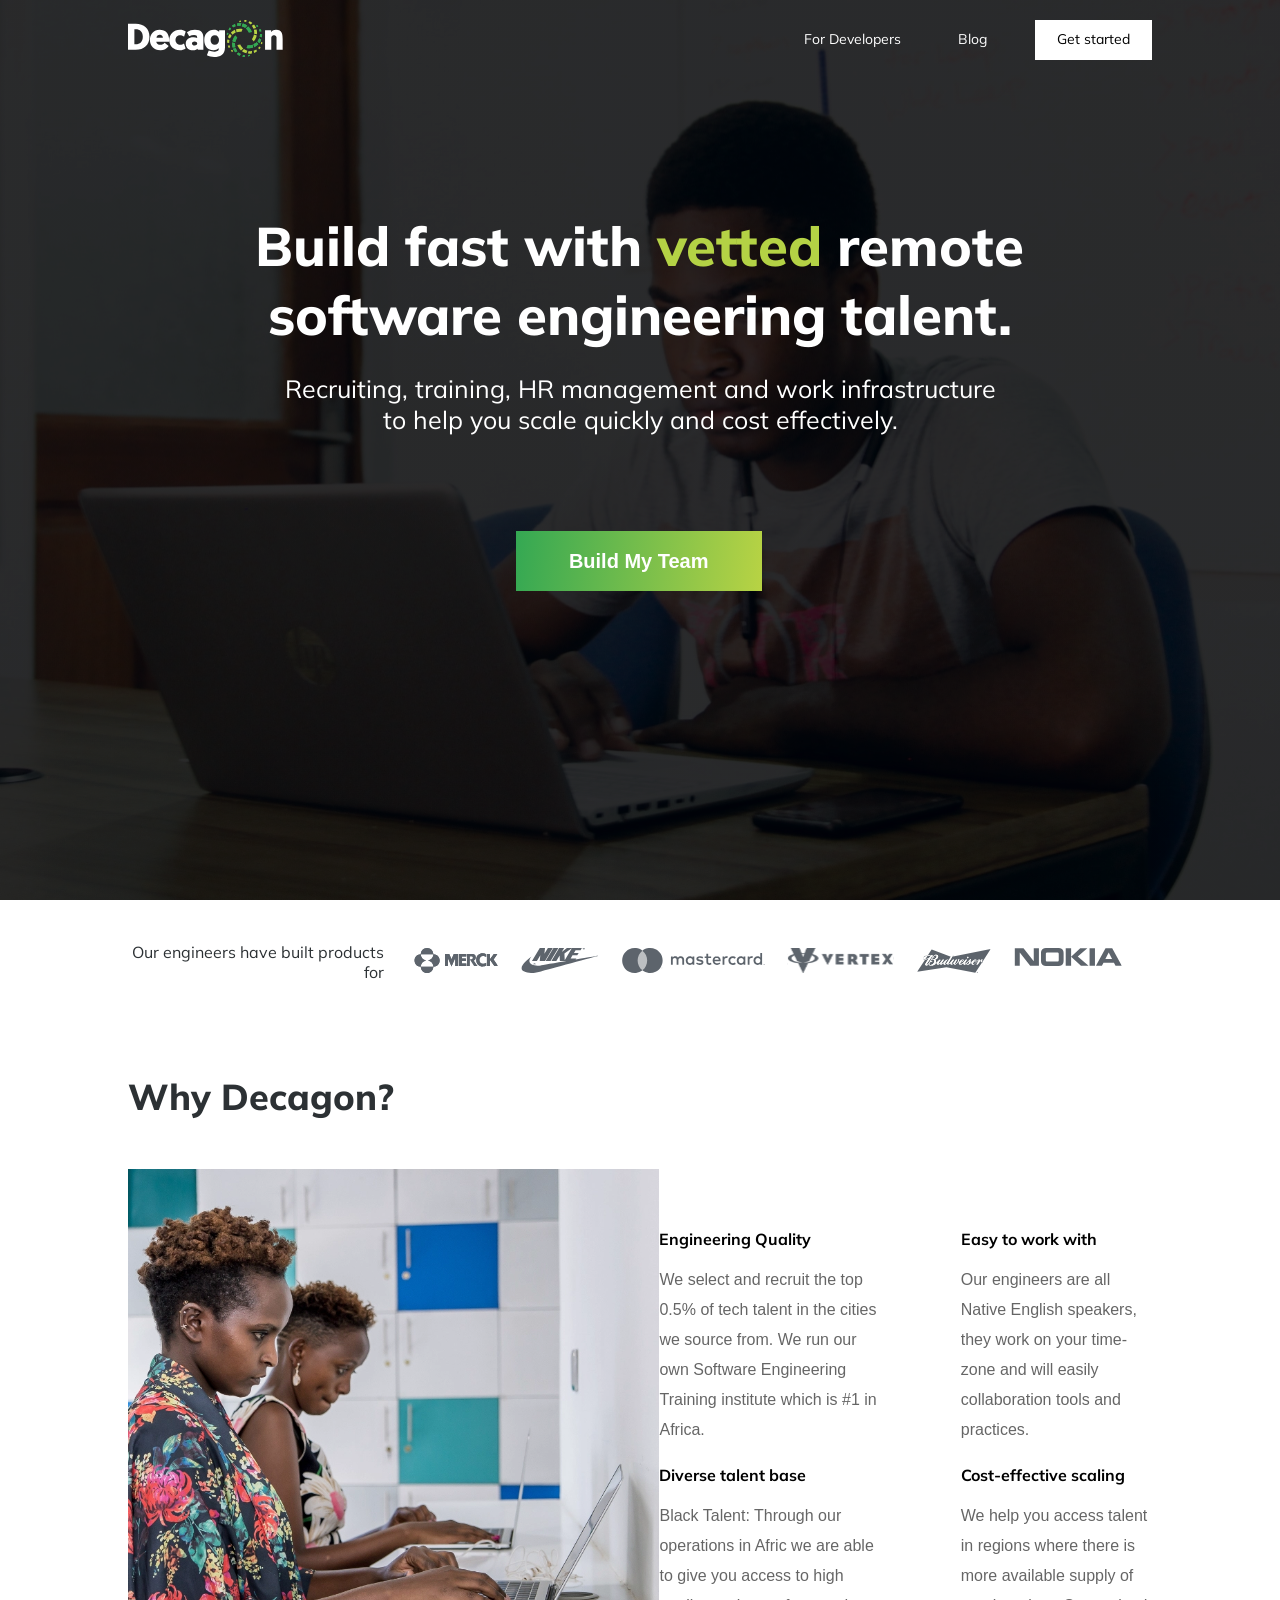
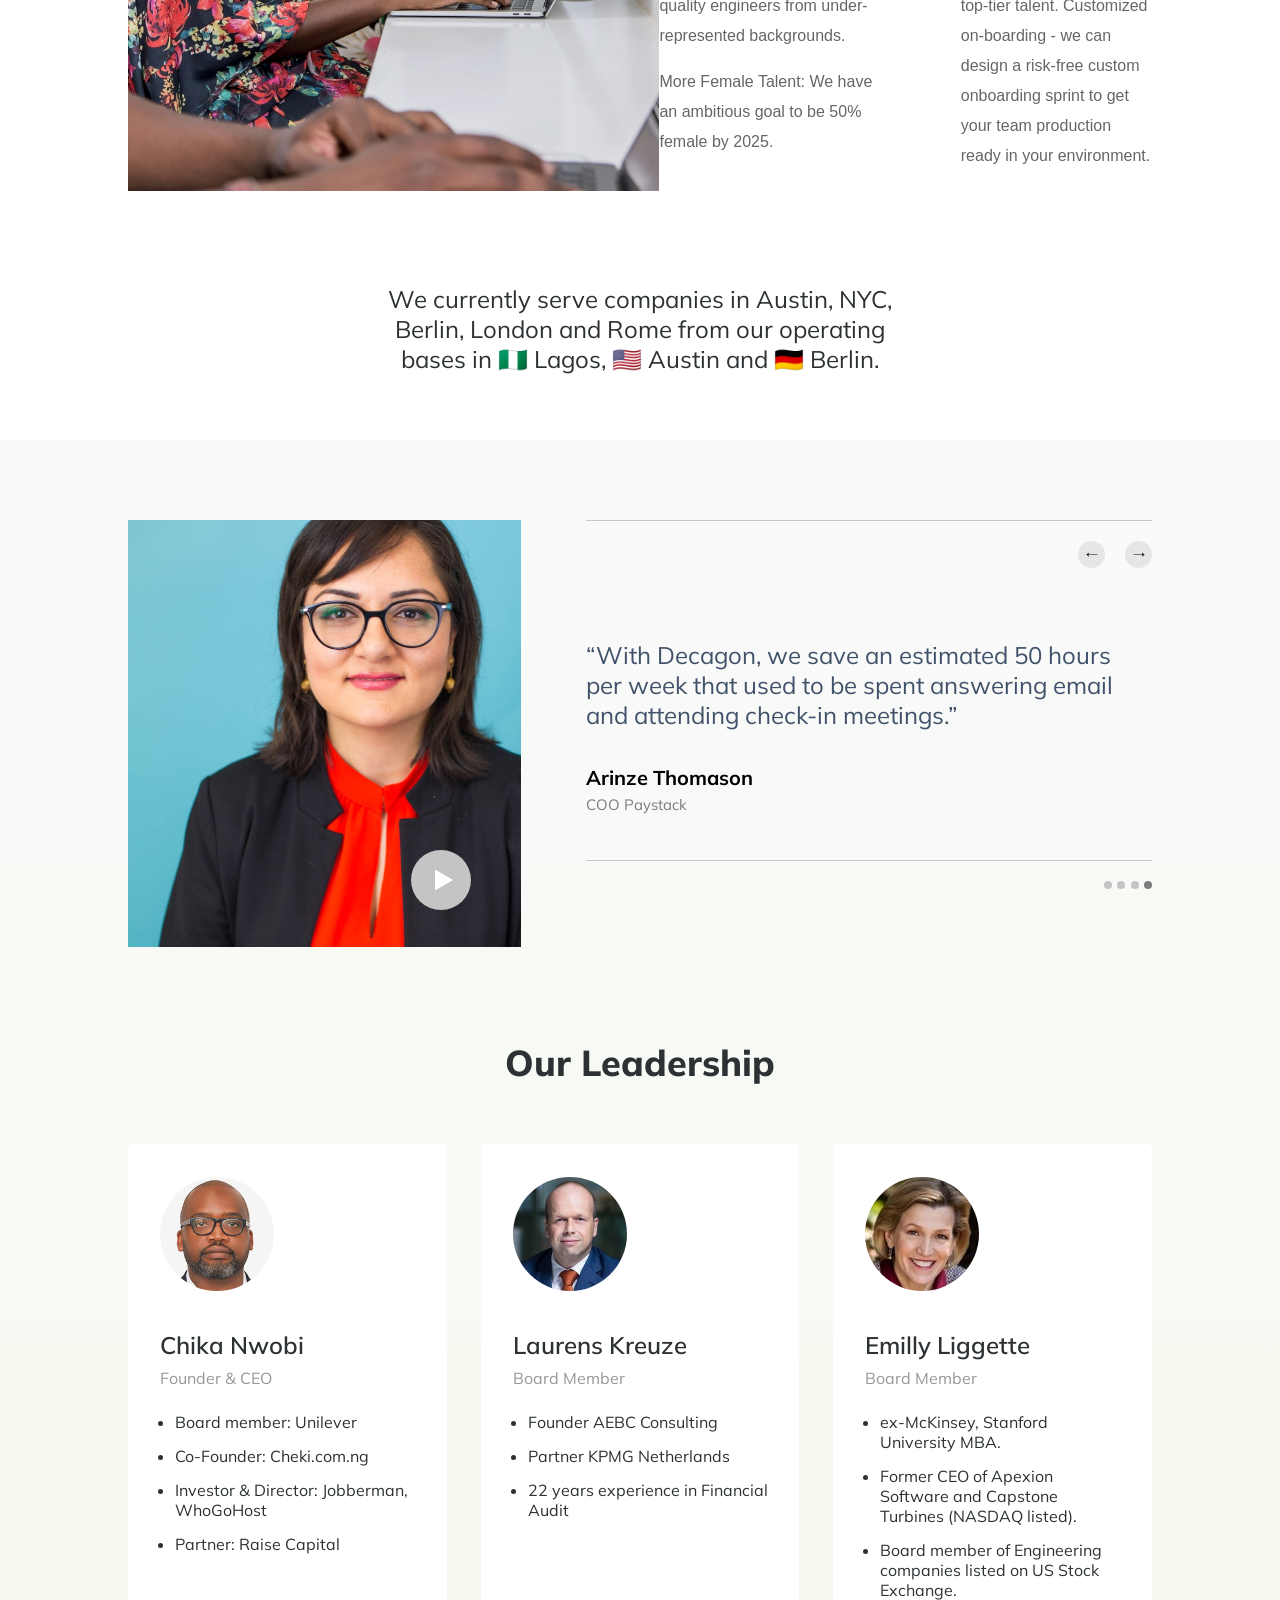
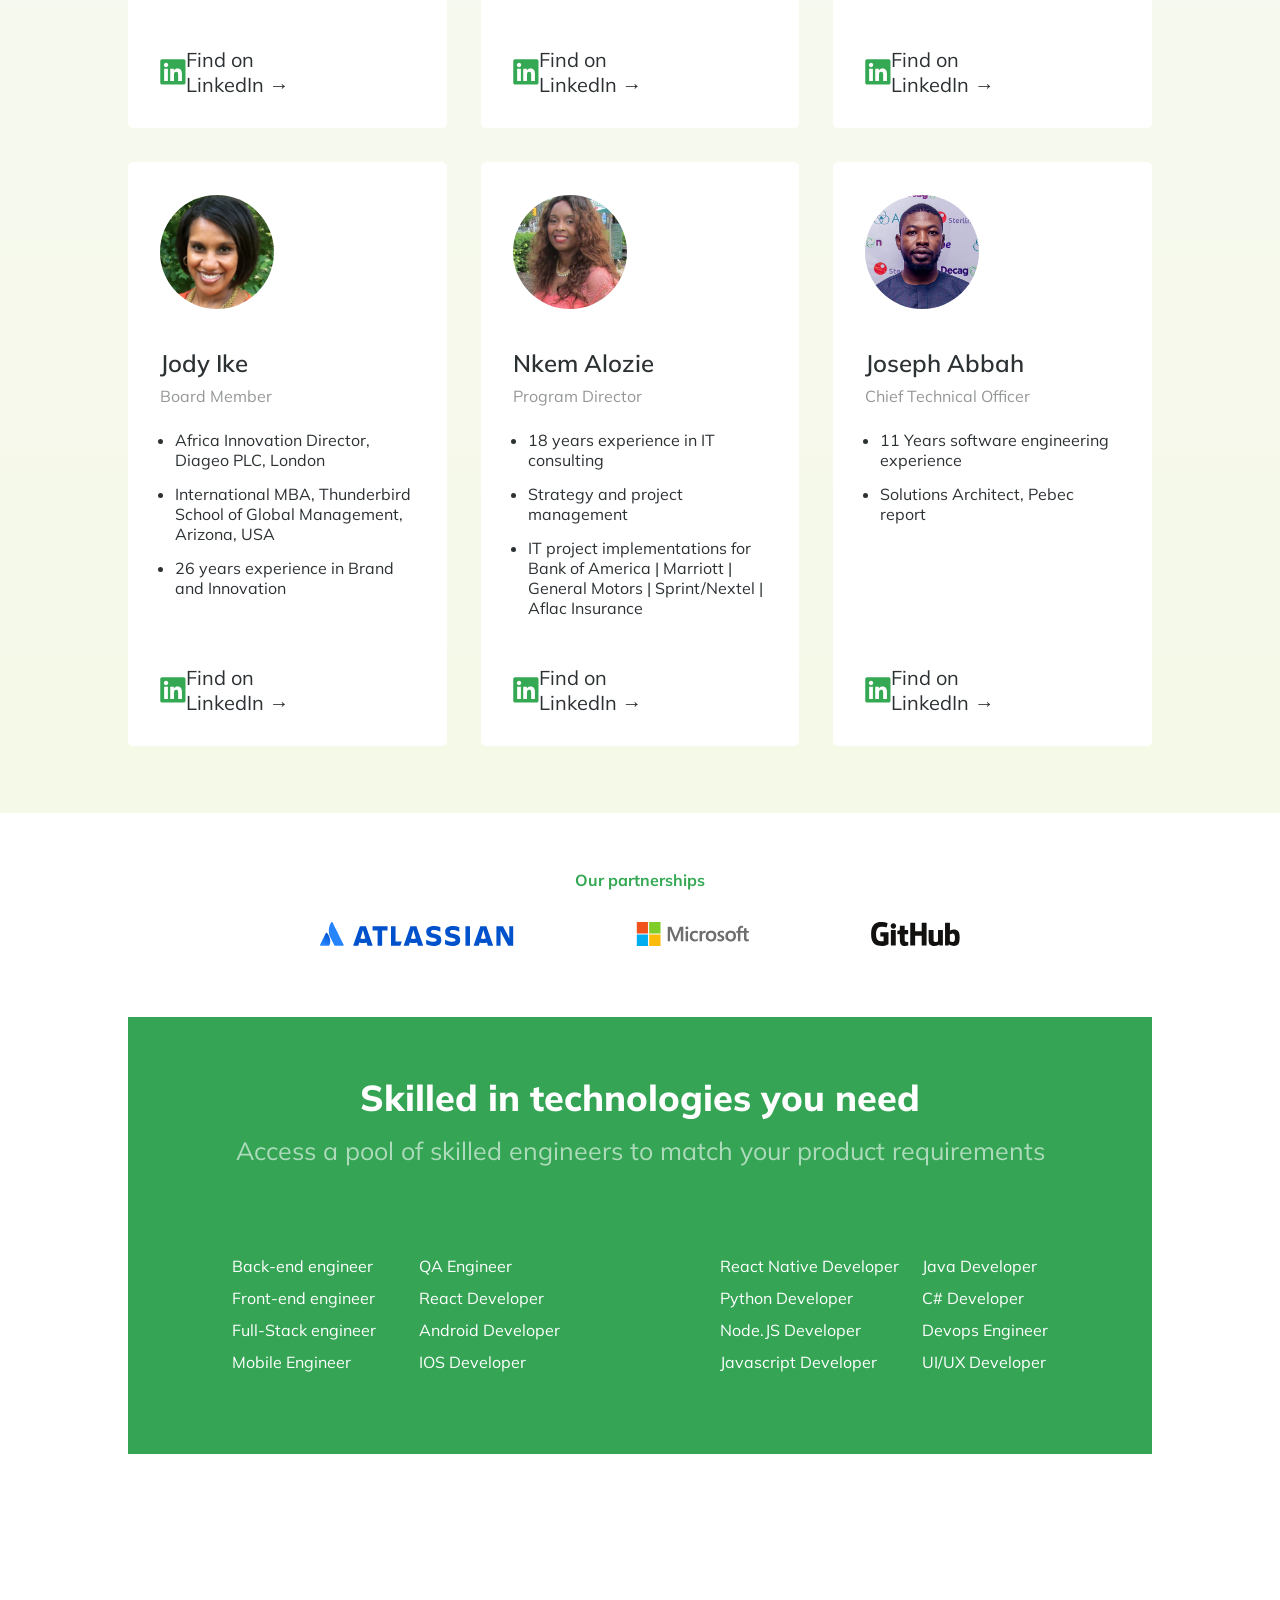
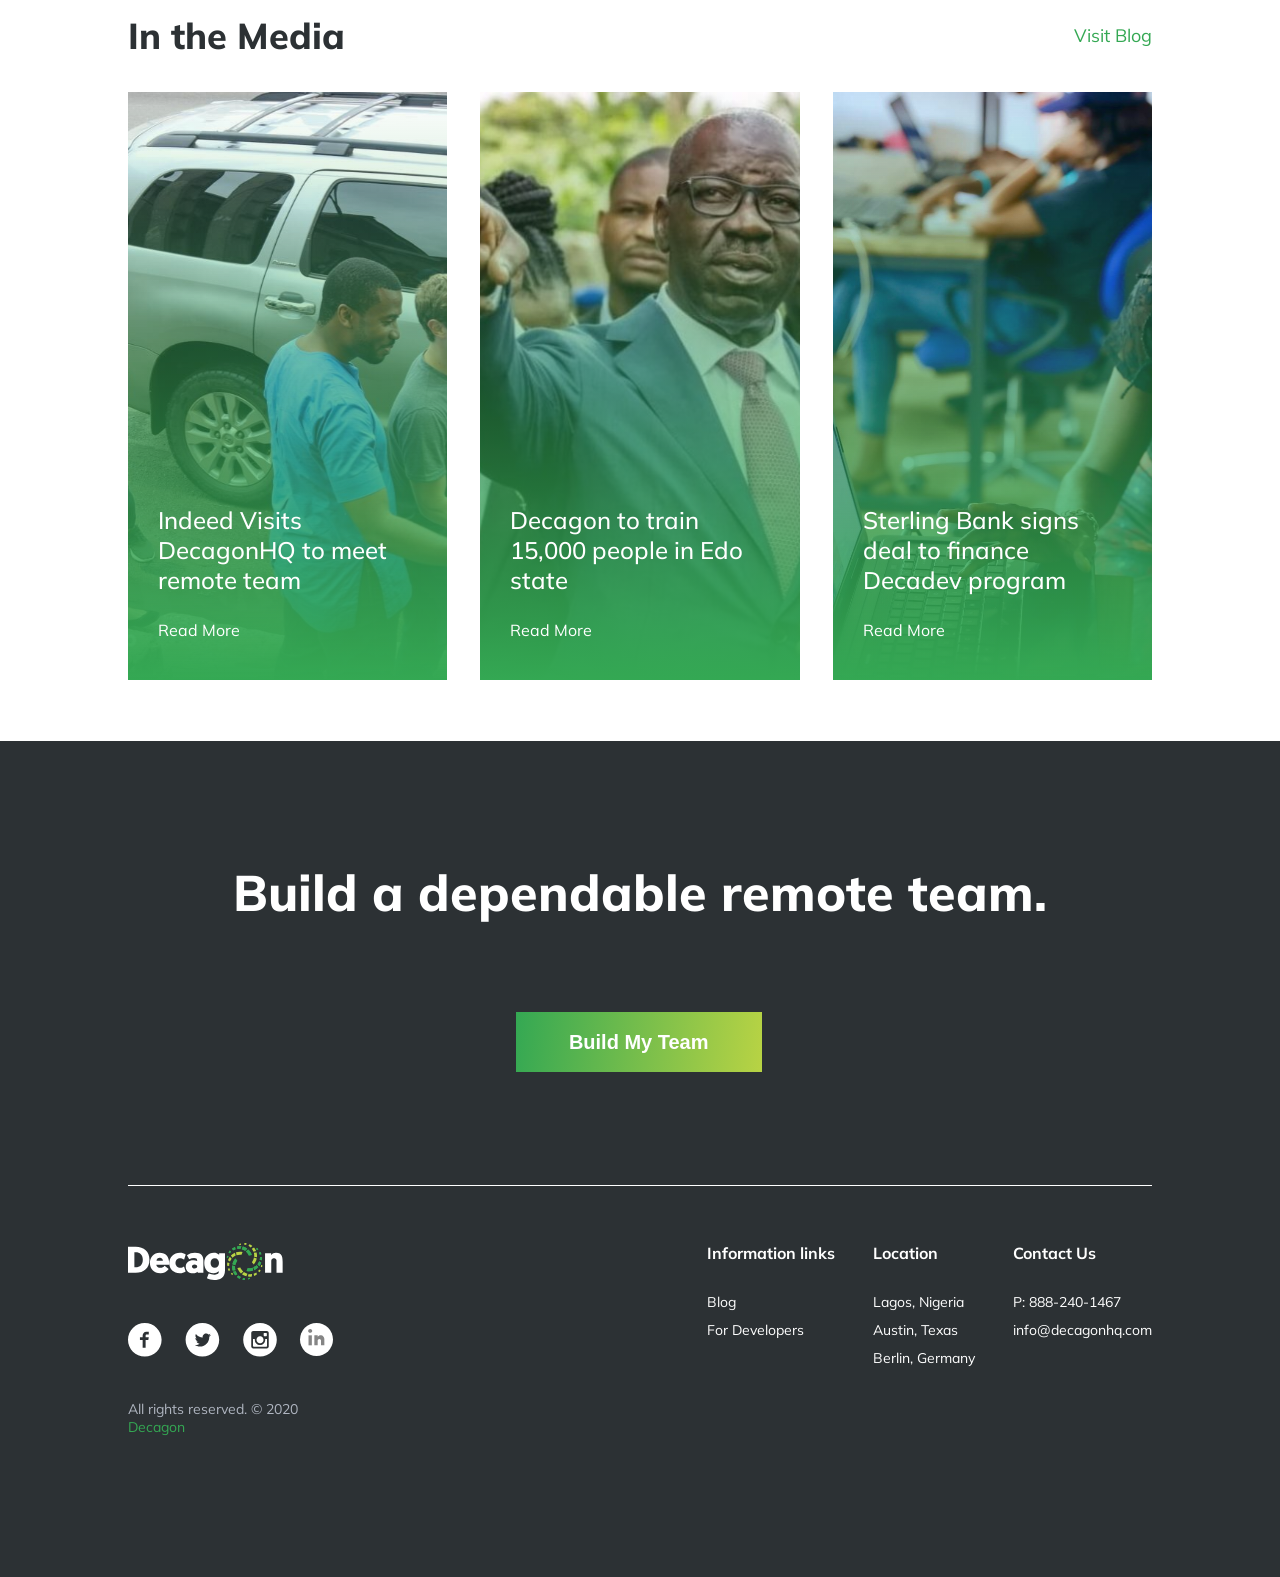
==== commit 7b8f810c: "Desktop design completed" ====
--- a/index.html
+++ b/index.html
@@ -214,17 +214,15 @@
           </div>
         </div>
         <div class="leader">
-          <div class="img-holder"><img src="/images/chika.svg" alt="Chika - founder & CEO"></div>
-          <div class="leader-name">
-            <div>Chika Nwobi</div>
-            <div>Founder & CEO</div>
-          </div>
-          <div class="profile">
-            <ul>
-              <li>Board member: Unilever</li>
-              <li>Co-Founder: Cheki.com.ng</li>
-              <li>Investor & Director: Jobberman, WhoGoHost</li>
-              <li>Partner: Raise Capital</li>
+          <div class="img-holder"><img src="/images/pajoe.svg" alt="Joseph Abbah - Chief Technical Officer"></div>
+          <div class="leader-name">
+            <div>Joseph Abbah</div>
+            <div>Chief Technical Officer</div>
+          </div>
+          <div class="profile">
+            <ul>
+              <li>11 Years software engineering experience</li>
+              <li>Solutions Architect, Pebec report</li>
             </ul>
           </div>
           <div class="linkedIn">
@@ -236,6 +234,126 @@
       </div>
 
     </section>
+
+    <section class="partner-section">
+      <div class="partner-header">Our partnerships</div>
+      <div class="partners-logo">
+        <img src="/images/Atlassian-horizontal-blue-rgb.svg" alt="">
+        <img src="/images/microsoft-1.svg" alt="">
+        <img src="/images/github.svg" alt="">
+      </div>
+
+      <div class="skilled">
+        <div class="skilled-header">
+          Skilled in technologies you need
+        </div>
+        <div class="skilled-subheader">
+          Access a pool of skilled engineers to match your product requirements
+        </div>
+        <div class="skills">
+          <div class="skills-gp">
+            <div class="skill-list">
+              <ul>
+                <li>Back-end engineer</li>
+                <li>Front-end engineer</li>
+                <li>Full-Stack engineer</li>
+                <li>Mobile Engineer</li>
+              </ul>
+            </div>
+            <div class="skill-list">
+              <ul>
+                <li>QA Engineer</li>
+                <li>React Developer</li>
+                <li>Android Developer</li>
+                <li>IOS Developer</li>
+              </ul>
+            </div>
+          </div>
+          <div class="skills-gp">
+            <div class="skill-list">
+              <ul>
+                <li>React Native Developer</li>
+                <li>Python Developer</li>
+                <li>Node.JS Developer</li>
+                <li>Javascript Developer</li>
+              </ul>
+            </div>
+            <div class="skill-list">
+              <ul>
+                <li>Java Developer</li>
+                <li>C# Developer</li>
+                <li>Devops Engineer</li>
+                <li>UI/UX Developer</li>
+              </ul>
+            </div>
+          </div>
+        </div>
+      </div>
+
+    </section>
+
+    <section class="section-media">
+      <div class="media-header">
+        <div>In the Media</div>
+        <div>Visit Blog</div>
+      </div>
+      <div class="media-content">
+        <div class="media-img">
+            <div>Indeed Visits DecagonHQ to meet remote team</div>
+            <div>Read More</div>
+        </div>
+        <div class="media-img">
+          <div>Decagon to train 15,000 people in Edo state</div>
+          <div>Read More</div>
+        </div>
+        <div class="media-img">
+          <div>Sterling Bank signs deal to finance Decadev program</div>
+          <div>Read More</div>
+        </div>
+      </div>
+    </section>
+
+    <footer class="footer">
+
+      <div class="footer-header">Build a dependable remote team.</div>
+      <div class="btn-cover"><button id="btn-team">Build My Team</button></div>
+
+      <div class="footer-contact">
+
+        <div class="footer-logo">
+          <div><img src="/images/logo.svg" alt="decagon logo"></div>
+          <div class="footer-socmed">
+            <div><img src="/images/facebook.svg" alt=""></div>
+            <div><img src="/images/twitter.svg" alt=""></div>
+            <div><img src="/images/instagram.svg" alt=""></div>
+            <div><div id="link"><img src="/images/linkedin.svg" alt=""></div></div>
+          </div>
+          <div class="footer-rights">All rights reserved. &copy; 2020 <span>Decagon</span></div>
+        </div>
+
+        <div class="footer-location">
+          <div class="info">
+            <div class="info-header">Information links</div>
+            <div class="info-content">Blog</div>
+            <div class="info-content">For Developers</div>
+          </div>
+          <div class="info">
+            <div class="info-header">Location</div>
+            <div class="info-content">Lagos, Nigeria</div>
+            <div class="info-content">Austin, Texas</div>
+            <div class="info-content">Berlin, Germany</div>
+          </div>
+          <div class="info">
+            <div class="info-header">Contact Us</div>
+            <div class="info-content">P: 888-240-1467</div>
+            <div class="info-content">info@decagonhq.com
+            </div>
+          </div>
+        </div>
+        
+      </div>
+
+    </footer>
 
   </body>
 </html>
--- a/assets/styles/scss/main.min.css
+++ b/assets/styles/scss/main.min.css
@@ -1 +1 @@
-@-ms-viewport{width:device-width}body{margin:0}html{-webkit-box-sizing:border-box;-moz-box-sizing:border-box;box-sizing:border-box;-ms-overflow-style:scrollbar}*,::after,::before{box-sizing:inherit}.container{position:relative;margin-left:auto;margin-right:auto;max-width:1120px;padding-right:15px;padding-left:15px}@media (min-width:576px){.container{padding-right:15px;padding-left:15px}}@media (min-width:768px){.container{padding-right:15px;padding-left:15px}}@media (min-width:992px){.container{padding-right:15px;padding-left:15px}}@media (min-width:1200px){.container{padding-right:15px;padding-left:15px}}.row{display:flex;flex-wrap:wrap;margin-right:-15px;margin-left:-15px}@media (min-width:576px){.row{margin-right:-15px;margin-left:-15px}}@media (min-width:768px){.row{margin-right:-15px;margin-left:-15px}}@media (min-width:992px){.row{margin-right:-15px;margin-left:-15px}}@media (min-width:1200px){.row{margin-right:-15px;margin-left:-15px}}.no-gutters{margin-right:0;margin-left:0}.no-gutters>.col,.no-gutters>[class*=col-]{padding-right:0;padding-left:0}.col,.col-1,.col-10,.col-11,.col-12,.col-2,.col-3,.col-4,.col-5,.col-6,.col-7,.col-8,.col-9,.col-lg,.col-lg-1,.col-lg-10,.col-lg-11,.col-lg-12,.col-lg-2,.col-lg-3,.col-lg-4,.col-lg-5,.col-lg-6,.col-lg-7,.col-lg-8,.col-lg-9,.col-md,.col-md-1,.col-md-10,.col-md-11,.col-md-12,.col-md-2,.col-md-3,.col-md-4,.col-md-5,.col-md-6,.col-md-7,.col-md-8,.col-md-9,.col-sm,.col-sm-1,.col-sm-10,.col-sm-11,.col-sm-12,.col-sm-2,.col-sm-3,.col-sm-4,.col-sm-5,.col-sm-6,.col-sm-7,.col-sm-8,.col-sm-9,.col-xl,.col-xl-1,.col-xl-10,.col-xl-11,.col-xl-12,.col-xl-2,.col-xl-3,.col-xl-4,.col-xl-5,.col-xl-6,.col-xl-7,.col-xl-8,.col-xl-9{position:relative;width:100%;min-height:1px;padding-right:15px;padding-left:15px}@media (min-width:576px){.col,.col-1,.col-10,.col-11,.col-12,.col-2,.col-3,.col-4,.col-5,.col-6,.col-7,.col-8,.col-9,.col-lg,.col-lg-1,.col-lg-10,.col-lg-11,.col-lg-12,.col-lg-2,.col-lg-3,.col-lg-4,.col-lg-5,.col-lg-6,.col-lg-7,.col-lg-8,.col-lg-9,.col-md,.col-md-1,.col-md-10,.col-md-11,.col-md-12,.col-md-2,.col-md-3,.col-md-4,.col-md-5,.col-md-6,.col-md-7,.col-md-8,.col-md-9,.col-sm,.col-sm-1,.col-sm-10,.col-sm-11,.col-sm-12,.col-sm-2,.col-sm-3,.col-sm-4,.col-sm-5,.col-sm-6,.col-sm-7,.col-sm-8,.col-sm-9,.col-xl,.col-xl-1,.col-xl-10,.col-xl-11,.col-xl-12,.col-xl-2,.col-xl-3,.col-xl-4,.col-xl-5,.col-xl-6,.col-xl-7,.col-xl-8,.col-xl-9{padding-right:15px;padding-left:15px}}@media (min-width:768px){.col,.col-1,.col-10,.col-11,.col-12,.col-2,.col-3,.col-4,.col-5,.col-6,.col-7,.col-8,.col-9,.col-lg,.col-lg-1,.col-lg-10,.col-lg-11,.col-lg-12,.col-lg-2,.col-lg-3,.col-lg-4,.col-lg-5,.col-lg-6,.col-lg-7,.col-lg-8,.col-lg-9,.col-md,.col-md-1,.col-md-10,.col-md-11,.col-md-12,.col-md-2,.col-md-3,.col-md-4,.col-md-5,.col-md-6,.col-md-7,.col-md-8,.col-md-9,.col-sm,.col-sm-1,.col-sm-10,.col-sm-11,.col-sm-12,.col-sm-2,.col-sm-3,.col-sm-4,.col-sm-5,.col-sm-6,.col-sm-7,.col-sm-8,.col-sm-9,.col-xl,.col-xl-1,.col-xl-10,.col-xl-11,.col-xl-12,.col-xl-2,.col-xl-3,.col-xl-4,.col-xl-5,.col-xl-6,.col-xl-7,.col-xl-8,.col-xl-9{padding-right:15px;padding-left:15px}}@media (min-width:992px){.col,.col-1,.col-10,.col-11,.col-12,.col-2,.col-3,.col-4,.col-5,.col-6,.col-7,.col-8,.col-9,.col-lg,.col-lg-1,.col-lg-10,.col-lg-11,.col-lg-12,.col-lg-2,.col-lg-3,.col-lg-4,.col-lg-5,.col-lg-6,.col-lg-7,.col-lg-8,.col-lg-9,.col-md,.col-md-1,.col-md-10,.col-md-11,.col-md-12,.col-md-2,.col-md-3,.col-md-4,.col-md-5,.col-md-6,.col-md-7,.col-md-8,.col-md-9,.col-sm,.col-sm-1,.col-sm-10,.col-sm-11,.col-sm-12,.col-sm-2,.col-sm-3,.col-sm-4,.col-sm-5,.col-sm-6,.col-sm-7,.col-sm-8,.col-sm-9,.col-xl,.col-xl-1,.col-xl-10,.col-xl-11,.col-xl-12,.col-xl-2,.col-xl-3,.col-xl-4,.col-xl-5,.col-xl-6,.col-xl-7,.col-xl-8,.col-xl-9{padding-right:15px;padding-left:15px}}@media (min-width:1200px){.col,.col-1,.col-10,.col-11,.col-12,.col-2,.col-3,.col-4,.col-5,.col-6,.col-7,.col-8,.col-9,.col-lg,.col-lg-1,.col-lg-10,.col-lg-11,.col-lg-12,.col-lg-2,.col-lg-3,.col-lg-4,.col-lg-5,.col-lg-6,.col-lg-7,.col-lg-8,.col-lg-9,.col-md,.col-md-1,.col-md-10,.col-md-11,.col-md-12,.col-md-2,.col-md-3,.col-md-4,.col-md-5,.col-md-6,.col-md-7,.col-md-8,.col-md-9,.col-sm,.col-sm-1,.col-sm-10,.col-sm-11,.col-sm-12,.col-sm-2,.col-sm-3,.col-sm-4,.col-sm-5,.col-sm-6,.col-sm-7,.col-sm-8,.col-sm-9,.col-xl,.col-xl-1,.col-xl-10,.col-xl-11,.col-xl-12,.col-xl-2,.col-xl-3,.col-xl-4,.col-xl-5,.col-xl-6,.col-xl-7,.col-xl-8,.col-xl-9{padding-right:15px;padding-left:15px}}.col{flex-basis:0;flex-grow:1;max-width:100%}.col-auto{flex:0 0 auto;width:auto}.col-1{flex:0 0 8.33333%;max-width:8.33333%}.col-2{flex:0 0 16.66667%;max-width:16.66667%}.col-3{flex:0 0 25%;max-width:25%}.col-4{flex:0 0 33.33333%;max-width:33.33333%}.col-5{flex:0 0 41.66667%;max-width:41.66667%}.col-6{flex:0 0 50%;max-width:50%}.col-7{flex:0 0 58.33333%;max-width:58.33333%}.col-8{flex:0 0 66.66667%;max-width:66.66667%}.col-9{flex:0 0 75%;max-width:75%}.col-10{flex:0 0 83.33333%;max-width:83.33333%}.col-11{flex:0 0 91.66667%;max-width:91.66667%}.col-12{flex:0 0 100%;max-width:100%}.pull-0{right:auto}.pull-1{right:8.33333%}.pull-2{right:16.66667%}.pull-3{right:25%}.pull-4{right:33.33333%}.pull-5{right:41.66667%}.pull-6{right:50%}.pull-7{right:58.33333%}.pull-8{right:66.66667%}.pull-9{right:75%}.pull-10{right:83.33333%}.pull-11{right:91.66667%}.pull-12{right:100%}.push-0{left:auto}.push-1{left:8.33333%}.push-2{left:16.66667%}.push-3{left:25%}.push-4{left:33.33333%}.push-5{left:41.66667%}.push-6{left:50%}.push-7{left:58.33333%}.push-8{left:66.66667%}.push-9{left:75%}.push-10{left:83.33333%}.push-11{left:91.66667%}.push-12{left:100%}.offset-1{margin-left:8.33333%}.offset-2{margin-left:16.66667%}.offset-3{margin-left:25%}.offset-4{margin-left:33.33333%}.offset-5{margin-left:41.66667%}.offset-6{margin-left:50%}.offset-7{margin-left:58.33333%}.offset-8{margin-left:66.66667%}.offset-9{margin-left:75%}.offset-10{margin-left:83.33333%}.offset-11{margin-left:91.66667%}@media (min-width:576px){.col-sm{flex-basis:0;flex-grow:1;max-width:100%}.col-sm-auto{flex:0 0 auto;width:auto}.col-sm-1{flex:0 0 8.33333%;max-width:8.33333%}.col-sm-2{flex:0 0 16.66667%;max-width:16.66667%}.col-sm-3{flex:0 0 25%;max-width:25%}.col-sm-4{flex:0 0 33.33333%;max-width:33.33333%}.col-sm-5{flex:0 0 41.66667%;max-width:41.66667%}.col-sm-6{flex:0 0 50%;max-width:50%}.col-sm-7{flex:0 0 58.33333%;max-width:58.33333%}.col-sm-8{flex:0 0 66.66667%;max-width:66.66667%}.col-sm-9{flex:0 0 75%;max-width:75%}.col-sm-10{flex:0 0 83.33333%;max-width:83.33333%}.col-sm-11{flex:0 0 91.66667%;max-width:91.66667%}.col-sm-12{flex:0 0 100%;max-width:100%}.pull-sm-0{right:auto}.pull-sm-1{right:8.33333%}.pull-sm-2{right:16.66667%}.pull-sm-3{right:25%}.pull-sm-4{right:33.33333%}.pull-sm-5{right:41.66667%}.pull-sm-6{right:50%}.pull-sm-7{right:58.33333%}.pull-sm-8{right:66.66667%}.pull-sm-9{right:75%}.pull-sm-10{right:83.33333%}.pull-sm-11{right:91.66667%}.pull-sm-12{right:100%}.push-sm-0{left:auto}.push-sm-1{left:8.33333%}.push-sm-2{left:16.66667%}.push-sm-3{left:25%}.push-sm-4{left:33.33333%}.push-sm-5{left:41.66667%}.push-sm-6{left:50%}.push-sm-7{left:58.33333%}.push-sm-8{left:66.66667%}.push-sm-9{left:75%}.push-sm-10{left:83.33333%}.push-sm-11{left:91.66667%}.push-sm-12{left:100%}.offset-sm-0{margin-left:0}.offset-sm-1{margin-left:8.33333%}.offset-sm-2{margin-left:16.66667%}.offset-sm-3{margin-left:25%}.offset-sm-4{margin-left:33.33333%}.offset-sm-5{margin-left:41.66667%}.offset-sm-6{margin-left:50%}.offset-sm-7{margin-left:58.33333%}.offset-sm-8{margin-left:66.66667%}.offset-sm-9{margin-left:75%}.offset-sm-10{margin-left:83.33333%}.offset-sm-11{margin-left:91.66667%}}@media (min-width:768px){.col-md{flex-basis:0;flex-grow:1;max-width:100%}.col-md-auto{flex:0 0 auto;width:auto}.col-md-1{flex:0 0 8.33333%;max-width:8.33333%}.col-md-2{flex:0 0 16.66667%;max-width:16.66667%}.col-md-3{flex:0 0 25%;max-width:25%}.col-md-4{flex:0 0 33.33333%;max-width:33.33333%}.col-md-5{flex:0 0 41.66667%;max-width:41.66667%}.col-md-6{flex:0 0 50%;max-width:50%}.col-md-7{flex:0 0 58.33333%;max-width:58.33333%}.col-md-8{flex:0 0 66.66667%;max-width:66.66667%}.col-md-9{flex:0 0 75%;max-width:75%}.col-md-10{flex:0 0 83.33333%;max-width:83.33333%}.col-md-11{flex:0 0 91.66667%;max-width:91.66667%}.col-md-12{flex:0 0 100%;max-width:100%}.pull-md-0{right:auto}.pull-md-1{right:8.33333%}.pull-md-2{right:16.66667%}.pull-md-3{right:25%}.pull-md-4{right:33.33333%}.pull-md-5{right:41.66667%}.pull-md-6{right:50%}.pull-md-7{right:58.33333%}.pull-md-8{right:66.66667%}.pull-md-9{right:75%}.pull-md-10{right:83.33333%}.pull-md-11{right:91.66667%}.pull-md-12{right:100%}.push-md-0{left:auto}.push-md-1{left:8.33333%}.push-md-2{left:16.66667%}.push-md-3{left:25%}.push-md-4{left:33.33333%}.push-md-5{left:41.66667%}.push-md-6{left:50%}.push-md-7{left:58.33333%}.push-md-8{left:66.66667%}.push-md-9{left:75%}.push-md-10{left:83.33333%}.push-md-11{left:91.66667%}.push-md-12{left:100%}.offset-md-0{margin-left:0}.offset-md-1{margin-left:8.33333%}.offset-md-2{margin-left:16.66667%}.offset-md-3{margin-left:25%}.offset-md-4{margin-left:33.33333%}.offset-md-5{margin-left:41.66667%}.offset-md-6{margin-left:50%}.offset-md-7{margin-left:58.33333%}.offset-md-8{margin-left:66.66667%}.offset-md-9{margin-left:75%}.offset-md-10{margin-left:83.33333%}.offset-md-11{margin-left:91.66667%}}@media (min-width:992px){.col-lg{flex-basis:0;flex-grow:1;max-width:100%}.col-lg-auto{flex:0 0 auto;width:auto}.col-lg-1{flex:0 0 8.33333%;max-width:8.33333%}.col-lg-2{flex:0 0 16.66667%;max-width:16.66667%}.col-lg-3{flex:0 0 25%;max-width:25%}.col-lg-4{flex:0 0 33.33333%;max-width:33.33333%}.col-lg-5{flex:0 0 41.66667%;max-width:41.66667%}.col-lg-6{flex:0 0 50%;max-width:50%}.col-lg-7{flex:0 0 58.33333%;max-width:58.33333%}.col-lg-8{flex:0 0 66.66667%;max-width:66.66667%}.col-lg-9{flex:0 0 75%;max-width:75%}.col-lg-10{flex:0 0 83.33333%;max-width:83.33333%}.col-lg-11{flex:0 0 91.66667%;max-width:91.66667%}.col-lg-12{flex:0 0 100%;max-width:100%}.pull-lg-0{right:auto}.pull-lg-1{right:8.33333%}.pull-lg-2{right:16.66667%}.pull-lg-3{right:25%}.pull-lg-4{right:33.33333%}.pull-lg-5{right:41.66667%}.pull-lg-6{right:50%}.pull-lg-7{right:58.33333%}.pull-lg-8{right:66.66667%}.pull-lg-9{right:75%}.pull-lg-10{right:83.33333%}.pull-lg-11{right:91.66667%}.pull-lg-12{right:100%}.push-lg-0{left:auto}.push-lg-1{left:8.33333%}.push-lg-2{left:16.66667%}.push-lg-3{left:25%}.push-lg-4{left:33.33333%}.push-lg-5{left:41.66667%}.push-lg-6{left:50%}.push-lg-7{left:58.33333%}.push-lg-8{left:66.66667%}.push-lg-9{left:75%}.push-lg-10{left:83.33333%}.push-lg-11{left:91.66667%}.push-lg-12{left:100%}.offset-lg-0{margin-left:0}.offset-lg-1{margin-left:8.33333%}.offset-lg-2{margin-left:16.66667%}.offset-lg-3{margin-left:25%}.offset-lg-4{margin-left:33.33333%}.offset-lg-5{margin-left:41.66667%}.offset-lg-6{margin-left:50%}.offset-lg-7{margin-left:58.33333%}.offset-lg-8{margin-left:66.66667%}.offset-lg-9{margin-left:75%}.offset-lg-10{margin-left:83.33333%}.offset-lg-11{margin-left:91.66667%}}@media (min-width:1200px){.col-xl{flex-basis:0;flex-grow:1;max-width:100%}.col-xl-auto{flex:0 0 auto;width:auto}.col-xl-1{flex:0 0 8.33333%;max-width:8.33333%}.col-xl-2{flex:0 0 16.66667%;max-width:16.66667%}.col-xl-3{flex:0 0 25%;max-width:25%}.col-xl-4{flex:0 0 33.33333%;max-width:33.33333%}.col-xl-5{flex:0 0 41.66667%;max-width:41.66667%}.col-xl-6{flex:0 0 50%;max-width:50%}.col-xl-7{flex:0 0 58.33333%;max-width:58.33333%}.col-xl-8{flex:0 0 66.66667%;max-width:66.66667%}.col-xl-9{flex:0 0 75%;max-width:75%}.col-xl-10{flex:0 0 83.33333%;max-width:83.33333%}.col-xl-11{flex:0 0 91.66667%;max-width:91.66667%}.col-xl-12{flex:0 0 100%;max-width:100%}.pull-xl-0{right:auto}.pull-xl-1{right:8.33333%}.pull-xl-2{right:16.66667%}.pull-xl-3{right:25%}.pull-xl-4{right:33.33333%}.pull-xl-5{right:41.66667%}.pull-xl-6{right:50%}.pull-xl-7{right:58.33333%}.pull-xl-8{right:66.66667%}.pull-xl-9{right:75%}.pull-xl-10{right:83.33333%}.pull-xl-11{right:91.66667%}.pull-xl-12{right:100%}.push-xl-0{left:auto}.push-xl-1{left:8.33333%}.push-xl-2{left:16.66667%}.push-xl-3{left:25%}.push-xl-4{left:33.33333%}.push-xl-5{left:41.66667%}.push-xl-6{left:50%}.push-xl-7{left:58.33333%}.push-xl-8{left:66.66667%}.push-xl-9{left:75%}.push-xl-10{left:83.33333%}.push-xl-11{left:91.66667%}.push-xl-12{left:100%}.offset-xl-0{margin-left:0}.offset-xl-1{margin-left:8.33333%}.offset-xl-2{margin-left:16.66667%}.offset-xl-3{margin-left:25%}.offset-xl-4{margin-left:33.33333%}.offset-xl-5{margin-left:41.66667%}.offset-xl-6{margin-left:50%}.offset-xl-7{margin-left:58.33333%}.offset-xl-8{margin-left:66.66667%}.offset-xl-9{margin-left:75%}.offset-xl-10{margin-left:83.33333%}.offset-xl-11{margin-left:91.66667%}}.clearfix:after,.clearfix:before{content:"";display:table}.clearfix:after{clear:both}.align-baseline{vertical-align:baseline!important}.align-top{vertical-align:top!important}.align-middle{vertical-align:middle!important}.align-bottom{vertical-align:bottom!important}.align-text-bottom{vertical-align:text-bottom!important}.align-text-top{vertical-align:text-top!important}.d-none{display:none!important}.d-inline{display:inline!important}.d-inline-block{display:inline-block!important}.d-block{display:block!important}.d-table{display:table!important}.d-table-cell{display:table-cell!important}.arrow-container,.client,.client-wrapper,.d-flex,.leadership,.linkedIn,.loading-img,.menu-cover,.navbar,.testimony-container,.workspace-container,.workspace-content-wrapper{display:flex!important}.d-inline-flex{display:inline-flex!important}.order-first{order:-1}.order-last{order:1}.order-0{order:0}.flex-row{flex-direction:row!important}.flex-column{flex-direction:column!important}.flex-row-reverse{flex-direction:row-reverse!important}.flex-column-reverse{flex-direction:column-reverse!important}.client-wrapper,.flex-wrap,.leadership,.workspace-content-wrapper{flex-wrap:wrap!important}.flex-nowrap{flex-wrap:nowrap!important}.flex-wrap-reverse{flex-wrap:wrap-reverse!important}.justify-content-start{justify-content:flex-start!important}.arrow-container,.justify-content-end,.loading-img{justify-content:flex-end!important}.justify-content-center{justify-content:center!important}.client,.justify-content-between,.leadership,.linkedIn,.menu-cover,.navbar,.workspace-content-wrapper{justify-content:space-between!important}.justify-content-around{justify-content:space-around!important}.align-items-start{align-items:flex-start!important}.align-items-end{align-items:flex-end!important}.align-items-center,.client-wrapper,.linkedIn{align-items:center!important}.align-items-baseline{align-items:baseline!important}.align-items-stretch{align-items:stretch!important}.align-content-start{align-content:flex-start!important}.align-content-end{align-content:flex-end!important}.align-content-center{align-content:center!important}.align-content-between{align-content:space-between!important}.align-content-around{align-content:space-around!important}.align-content-stretch{align-content:stretch!important}.align-self-auto{align-self:auto!important}.align-self-start{align-self:flex-start!important}.align-self-end{align-self:flex-end!important}.align-self-center{align-self:center!important}.align-self-baseline{align-self:baseline!important}.align-self-stretch{align-self:stretch!important}.p-0{padding:0}.py-0{padding-left:0;padding-right:0}.px-0{padding-top:0;padding-bottom:0}.pt-0{padding-top:0}.pb-0{padding-bottom:0}.pl-0{padding-left:0}.pr-0{padding-right:0}.m-auto{margin:auto}.my-auto{margin-top:auto;margin-bottom:auto}.mx-auto{margin-left:auto;margin-right:auto}.mt-auto{margin-top:auto}.mb-auto{margin-bottom:auto}.ml-auto{margin-left:auto}.mr-auto{margin-right:auto}.m-0{margin:0}.my-0{margin-left:0;margin-right:0}.mx-0{margin-top:0;margin-bottom:0}.mt-0{margin-top:0}.mb-0{margin-bottom:0}.ml-0{margin-left:0}.mr-0{margin-right:0}.p-5{padding:5px}.py-5{padding-left:5px;padding-right:5px}.px-5{padding-top:5px;padding-bottom:5px}.pt-5{padding-top:5px}.pb-5{padding-bottom:5px}.pl-5{padding-left:5px}.pr-5{padding-right:5px}.m-auto{margin:auto}.my-auto{margin-top:auto;margin-bottom:auto}.mx-auto{margin-left:auto;margin-right:auto}.mt-auto{margin-top:auto}.mb-auto{margin-bottom:auto}.ml-auto{margin-left:auto}.mr-auto{margin-right:auto}.m-5{margin:5px}.my-5{margin-left:5px;margin-right:5px}.mx-5{margin-top:5px;margin-bottom:5px}.mt-5{margin-top:5px}.mb-5{margin-bottom:5px}.ml-5{margin-left:5px}.mr-5{margin-right:5px}.p-10{padding:10px}.py-10{padding-left:10px;padding-right:10px}.px-10{padding-top:10px;padding-bottom:10px}.pt-10{padding-top:10px}.pb-10{padding-bottom:10px}.pl-10{padding-left:10px}.pr-10{padding-right:10px}.m-auto{margin:auto}.my-auto{margin-top:auto;margin-bottom:auto}.mx-auto{margin-left:auto;margin-right:auto}.mt-auto{margin-top:auto}.mb-auto{margin-bottom:auto}.ml-auto{margin-left:auto}.mr-auto{margin-right:auto}.m-10{margin:10px}.my-10{margin-left:10px;margin-right:10px}.mx-10{margin-top:10px;margin-bottom:10px}.mt-10{margin-top:10px}.mb-10{margin-bottom:10px}.ml-10{margin-left:10px}.mr-10{margin-right:10px}.p-15{padding:15px}.py-15{padding-left:15px;padding-right:15px}.px-15{padding-top:15px;padding-bottom:15px}.pt-15{padding-top:15px}.pb-15{padding-bottom:15px}.pl-15{padding-left:15px}.pr-15{padding-right:15px}.m-auto{margin:auto}.my-auto{margin-top:auto;margin-bottom:auto}.mx-auto{margin-left:auto;margin-right:auto}.mt-auto{margin-top:auto}.mb-auto{margin-bottom:auto}.ml-auto{margin-left:auto}.mr-auto{margin-right:auto}.m-15{margin:15px}.my-15{margin-left:15px;margin-right:15px}.mx-15{margin-top:15px;margin-bottom:15px}.mt-15{margin-top:15px}.mb-15{margin-bottom:15px}.ml-15{margin-left:15px}.mr-15{margin-right:15px}.p-20{padding:20px}.py-20{padding-left:20px;padding-right:20px}.px-20{padding-top:20px;padding-bottom:20px}.pt-20{padding-top:20px}.pb-20{padding-bottom:20px}.pl-20{padding-left:20px}.pr-20{padding-right:20px}.m-auto{margin:auto}.my-auto{margin-top:auto;margin-bottom:auto}.mx-auto{margin-left:auto;margin-right:auto}.mt-auto{margin-top:auto}.mb-auto{margin-bottom:auto}.ml-auto{margin-left:auto}.mr-auto{margin-right:auto}.m-20{margin:20px}.my-20{margin-left:20px;margin-right:20px}.mx-20{margin-top:20px;margin-bottom:20px}.mt-20{margin-top:20px}.mb-20{margin-bottom:20px}.ml-20{margin-left:20px}.mr-20{margin-right:20px}.p-30{padding:30px}.py-30{padding-left:30px;padding-right:30px}.px-30{padding-top:30px;padding-bottom:30px}.pt-30{padding-top:30px}.pb-30{padding-bottom:30px}.pl-30{padding-left:30px}.pr-30{padding-right:30px}.m-auto{margin:auto}.my-auto{margin-top:auto;margin-bottom:auto}.mx-auto{margin-left:auto;margin-right:auto}.mt-auto{margin-top:auto}.mb-auto{margin-bottom:auto}.ml-auto{margin-left:auto}.mr-auto{margin-right:auto}.m-30{margin:30px}.my-30{margin-left:30px;margin-right:30px}.mx-30{margin-top:30px;margin-bottom:30px}.mt-30{margin-top:30px}.mb-30{margin-bottom:30px}.ml-30{margin-left:30px}.mr-30{margin-right:30px}.p-40{padding:40px}.py-40{padding-left:40px;padding-right:40px}.px-40{padding-top:40px;padding-bottom:40px}.pt-40{padding-top:40px}.pb-40{padding-bottom:40px}.pl-40{padding-left:40px}.pr-40{padding-right:40px}.m-auto{margin:auto}.my-auto{margin-top:auto;margin-bottom:auto}.mx-auto{margin-left:auto;margin-right:auto}.mt-auto{margin-top:auto}.mb-auto{margin-bottom:auto}.ml-auto{margin-left:auto}.mr-auto{margin-right:auto}.m-40{margin:40px}.my-40{margin-left:40px;margin-right:40px}.mx-40{margin-top:40px;margin-bottom:40px}.mt-40{margin-top:40px}.mb-40{margin-bottom:40px}.ml-40{margin-left:40px}.mr-40{margin-right:40px}.p-50{padding:50px}.py-50{padding-left:50px;padding-right:50px}.px-50{padding-top:50px;padding-bottom:50px}.pt-50{padding-top:50px}.pb-50{padding-bottom:50px}.pl-50{padding-left:50px}.pr-50{padding-right:50px}.m-auto{margin:auto}.my-auto{margin-top:auto;margin-bottom:auto}.mx-auto{margin-left:auto;margin-right:auto}.mt-auto{margin-top:auto}.mb-auto{margin-bottom:auto}.ml-auto{margin-left:auto}.mr-auto{margin-right:auto}.m-50{margin:50px}.my-50{margin-left:50px;margin-right:50px}.mx-50{margin-top:50px;margin-bottom:50px}.mt-50{margin-top:50px}.mb-50{margin-bottom:50px}.ml-50{margin-left:50px}.mr-50{margin-right:50px}.p-60{padding:60px}.py-60{padding-left:60px;padding-right:60px}.px-60{padding-top:60px;padding-bottom:60px}.pt-60{padding-top:60px}.pb-60{padding-bottom:60px}.pl-60{padding-left:60px}.pr-60{padding-right:60px}.m-auto{margin:auto}.my-auto{margin-top:auto;margin-bottom:auto}.mx-auto{margin-left:auto;margin-right:auto}.mt-auto{margin-top:auto}.mb-auto{margin-bottom:auto}.ml-auto{margin-left:auto}.mr-auto{margin-right:auto}.m-60{margin:60px}.my-60{margin-left:60px;margin-right:60px}.mx-60{margin-top:60px;margin-bottom:60px}.mt-60{margin-top:60px}.mb-60{margin-bottom:60px}.ml-60{margin-left:60px}.mr-60{margin-right:60px}.p-70{padding:70px}.py-70{padding-left:70px;padding-right:70px}.px-70{padding-top:70px;padding-bottom:70px}.pt-70{padding-top:70px}.pb-70{padding-bottom:70px}.pl-70{padding-left:70px}.pr-70{padding-right:70px}.m-auto{margin:auto}.my-auto{margin-top:auto;margin-bottom:auto}.mx-auto{margin-left:auto;margin-right:auto}.mt-auto{margin-top:auto}.mb-auto{margin-bottom:auto}.ml-auto{margin-left:auto}.mr-auto{margin-right:auto}.m-70{margin:70px}.my-70{margin-left:70px;margin-right:70px}.mx-70{margin-top:70px;margin-bottom:70px}.mt-70{margin-top:70px}.mb-70{margin-bottom:70px}.ml-70{margin-left:70px}.mr-70{margin-right:70px}.p-80{padding:80px}.py-80{padding-left:80px;padding-right:80px}.px-80{padding-top:80px;padding-bottom:80px}.pt-80{padding-top:80px}.pb-80{padding-bottom:80px}.pl-80{padding-left:80px}.pr-80{padding-right:80px}.m-auto{margin:auto}.my-auto{margin-top:auto;margin-bottom:auto}.mx-auto{margin-left:auto;margin-right:auto}.mt-auto{margin-top:auto}.mb-auto{margin-bottom:auto}.ml-auto{margin-left:auto}.mr-auto{margin-right:auto}.m-80{margin:80px}.my-80{margin-left:80px;margin-right:80px}.mx-80{margin-top:80px;margin-bottom:80px}.mt-80{margin-top:80px}.mb-80{margin-bottom:80px}.ml-80{margin-left:80px}.mr-80{margin-right:80px}.p-90{padding:90px}.py-90{padding-left:90px;padding-right:90px}.px-90{padding-top:90px;padding-bottom:90px}.pt-90{padding-top:90px}.pb-90{padding-bottom:90px}.pl-90{padding-left:90px}.pr-90{padding-right:90px}.m-auto{margin:auto}.my-auto{margin-top:auto;margin-bottom:auto}.mx-auto{margin-left:auto;margin-right:auto}.mt-auto{margin-top:auto}.mb-auto{margin-bottom:auto}.ml-auto{margin-left:auto}.mr-auto{margin-right:auto}.m-90{margin:90px}.my-90{margin-left:90px;margin-right:90px}.mx-90{margin-top:90px;margin-bottom:90px}.mt-90{margin-top:90px}.mb-90{margin-bottom:90px}.ml-90{margin-left:90px}.mr-90{margin-right:90px}.p-100{padding:100px}.py-100{padding-left:100px;padding-right:100px}.px-100{padding-top:100px;padding-bottom:100px}.pt-100{padding-top:100px}.pb-100{padding-bottom:100px}.pl-100{padding-left:100px}.pr-100{padding-right:100px}.m-auto{margin:auto}.my-auto{margin-top:auto;margin-bottom:auto}.mx-auto{margin-left:auto;margin-right:auto}.mt-auto{margin-top:auto}.mb-auto{margin-bottom:auto}.ml-auto{margin-left:auto}.mr-auto{margin-right:auto}.m-100{margin:100px}.my-100{margin-left:100px;margin-right:100px}.mx-100{margin-top:100px;margin-bottom:100px}.mt-100{margin-top:100px}.mb-100{margin-bottom:100px}.ml-100{margin-left:100px}.mr-100{margin-right:100px}@media (min-width:576px){.d-sm-none{display:none!important}.d-sm-inline{display:inline!important}.d-sm-inline-block{display:inline-block!important}.d-sm-block{display:block!important}.d-sm-table{display:table!important}.d-sm-table-cell{display:table-cell!important}.d-sm-flex{display:flex!important}.d-sm-inline-flex{display:inline-flex!important}.order-sm-first{order:-1}.order-sm-last{order:1}.order-sm-0{order:0}.flex-sm-row{flex-direction:row!important}.flex-sm-column{flex-direction:column!important}.flex-sm-row-reverse{flex-direction:row-reverse!important}.flex-sm-column-reverse{flex-direction:column-reverse!important}.flex-sm-wrap{flex-wrap:wrap!important}.flex-sm-nowrap{flex-wrap:nowrap!important}.flex-sm-wrap-reverse{flex-wrap:wrap-reverse!important}.justify-content-sm-start{justify-content:flex-start!important}.justify-content-sm-end{justify-content:flex-end!important}.justify-content-sm-center{justify-content:center!important}.justify-content-sm-between{justify-content:space-between!important}.justify-content-sm-around{justify-content:space-around!important}.align-items-sm-start{align-items:flex-start!important}.align-items-sm-end{align-items:flex-end!important}.align-items-sm-center{align-items:center!important}.align-items-sm-baseline{align-items:baseline!important}.align-items-sm-stretch{align-items:stretch!important}.align-content-sm-start{align-content:flex-start!important}.align-content-sm-end{align-content:flex-end!important}.align-content-sm-center{align-content:center!important}.align-content-sm-between{align-content:space-between!important}.align-content-sm-around{align-content:space-around!important}.align-content-sm-stretch{align-content:stretch!important}.align-self-sm-auto{align-self:auto!important}.align-self-sm-start{align-self:flex-start!important}.align-self-sm-end{align-self:flex-end!important}.align-self-sm-center{align-self:center!important}.align-self-sm-baseline{align-self:baseline!important}.align-self-sm-stretch{align-self:stretch!important}.p-sm-0{padding:0}.py-sm-0{padding-left:0;padding-right:0}.px-sm-0{padding-top:0;padding-bottom:0}.pt-sm-0{padding-top:0}.pb-sm-0{padding-bottom:0}.pl-sm-0{padding-left:0}.pr-sm-0{padding-right:0}.m-sm-auto{margin:auto}.my-sm-auto{margin-top:auto;margin-bottom:auto}.mx-sm-auto{margin-left:auto;margin-right:auto}.mt-sm-auto{margin-top:auto}.mb-sm-auto{margin-bottom:auto}.ml-sm-auto{margin-left:auto}.mr-sm-auto{margin-right:auto}.m-sm-0{margin:0}.my-sm-0{margin-left:0;margin-right:0}.mx-sm-0{margin-top:0;margin-bottom:0}.mt-sm-0{margin-top:0}.mb-sm-0{margin-bottom:0}.ml-sm-0{margin-left:0}.mr-sm-0{margin-right:0}.p-sm-5{padding:5px}.py-sm-5{padding-left:5px;padding-right:5px}.px-sm-5{padding-top:5px;padding-bottom:5px}.pt-sm-5{padding-top:5px}.pb-sm-5{padding-bottom:5px}.pl-sm-5{padding-left:5px}.pr-sm-5{padding-right:5px}.m-sm-auto{margin:auto}.my-sm-auto{margin-top:auto;margin-bottom:auto}.mx-sm-auto{margin-left:auto;margin-right:auto}.mt-sm-auto{margin-top:auto}.mb-sm-auto{margin-bottom:auto}.ml-sm-auto{margin-left:auto}.mr-sm-auto{margin-right:auto}.m-sm-5{margin:5px}.my-sm-5{margin-left:5px;margin-right:5px}.mx-sm-5{margin-top:5px;margin-bottom:5px}.mt-sm-5{margin-top:5px}.mb-sm-5{margin-bottom:5px}.ml-sm-5{margin-left:5px}.mr-sm-5{margin-right:5px}.p-sm-10{padding:10px}.py-sm-10{padding-left:10px;padding-right:10px}.px-sm-10{padding-top:10px;padding-bottom:10px}.pt-sm-10{padding-top:10px}.pb-sm-10{padding-bottom:10px}.pl-sm-10{padding-left:10px}.pr-sm-10{padding-right:10px}.m-sm-auto{margin:auto}.my-sm-auto{margin-top:auto;margin-bottom:auto}.mx-sm-auto{margin-left:auto;margin-right:auto}.mt-sm-auto{margin-top:auto}.mb-sm-auto{margin-bottom:auto}.ml-sm-auto{margin-left:auto}.mr-sm-auto{margin-right:auto}.m-sm-10{margin:10px}.my-sm-10{margin-left:10px;margin-right:10px}.mx-sm-10{margin-top:10px;margin-bottom:10px}.mt-sm-10{margin-top:10px}.mb-sm-10{margin-bottom:10px}.ml-sm-10{margin-left:10px}.mr-sm-10{margin-right:10px}.p-sm-15{padding:15px}.py-sm-15{padding-left:15px;padding-right:15px}.px-sm-15{padding-top:15px;padding-bottom:15px}.pt-sm-15{padding-top:15px}.pb-sm-15{padding-bottom:15px}.pl-sm-15{padding-left:15px}.pr-sm-15{padding-right:15px}.m-sm-auto{margin:auto}.my-sm-auto{margin-top:auto;margin-bottom:auto}.mx-sm-auto{margin-left:auto;margin-right:auto}.mt-sm-auto{margin-top:auto}.mb-sm-auto{margin-bottom:auto}.ml-sm-auto{margin-left:auto}.mr-sm-auto{margin-right:auto}.m-sm-15{margin:15px}.my-sm-15{margin-left:15px;margin-right:15px}.mx-sm-15{margin-top:15px;margin-bottom:15px}.mt-sm-15{margin-top:15px}.mb-sm-15{margin-bottom:15px}.ml-sm-15{margin-left:15px}.mr-sm-15{margin-right:15px}.p-sm-20{padding:20px}.py-sm-20{padding-left:20px;padding-right:20px}.px-sm-20{padding-top:20px;padding-bottom:20px}.pt-sm-20{padding-top:20px}.pb-sm-20{padding-bottom:20px}.pl-sm-20{padding-left:20px}.pr-sm-20{padding-right:20px}.m-sm-auto{margin:auto}.my-sm-auto{margin-top:auto;margin-bottom:auto}.mx-sm-auto{margin-left:auto;margin-right:auto}.mt-sm-auto{margin-top:auto}.mb-sm-auto{margin-bottom:auto}.ml-sm-auto{margin-left:auto}.mr-sm-auto{margin-right:auto}.m-sm-20{margin:20px}.my-sm-20{margin-left:20px;margin-right:20px}.mx-sm-20{margin-top:20px;margin-bottom:20px}.mt-sm-20{margin-top:20px}.mb-sm-20{margin-bottom:20px}.ml-sm-20{margin-left:20px}.mr-sm-20{margin-right:20px}.p-sm-30{padding:30px}.py-sm-30{padding-left:30px;padding-right:30px}.px-sm-30{padding-top:30px;padding-bottom:30px}.pt-sm-30{padding-top:30px}.pb-sm-30{padding-bottom:30px}.pl-sm-30{padding-left:30px}.pr-sm-30{padding-right:30px}.m-sm-auto{margin:auto}.my-sm-auto{margin-top:auto;margin-bottom:auto}.mx-sm-auto{margin-left:auto;margin-right:auto}.mt-sm-auto{margin-top:auto}.mb-sm-auto{margin-bottom:auto}.ml-sm-auto{margin-left:auto}.mr-sm-auto{margin-right:auto}.m-sm-30{margin:30px}.my-sm-30{margin-left:30px;margin-right:30px}.mx-sm-30{margin-top:30px;margin-bottom:30px}.mt-sm-30{margin-top:30px}.mb-sm-30{margin-bottom:30px}.ml-sm-30{margin-left:30px}.mr-sm-30{margin-right:30px}.p-sm-40{padding:40px}.py-sm-40{padding-left:40px;padding-right:40px}.px-sm-40{padding-top:40px;padding-bottom:40px}.pt-sm-40{padding-top:40px}.pb-sm-40{padding-bottom:40px}.pl-sm-40{padding-left:40px}.pr-sm-40{padding-right:40px}.m-sm-auto{margin:auto}.my-sm-auto{margin-top:auto;margin-bottom:auto}.mx-sm-auto{margin-left:auto;margin-right:auto}.mt-sm-auto{margin-top:auto}.mb-sm-auto{margin-bottom:auto}.ml-sm-auto{margin-left:auto}.mr-sm-auto{margin-right:auto}.m-sm-40{margin:40px}.my-sm-40{margin-left:40px;margin-right:40px}.mx-sm-40{margin-top:40px;margin-bottom:40px}.mt-sm-40{margin-top:40px}.mb-sm-40{margin-bottom:40px}.ml-sm-40{margin-left:40px}.mr-sm-40{margin-right:40px}.p-sm-50{padding:50px}.py-sm-50{padding-left:50px;padding-right:50px}.px-sm-50{padding-top:50px;padding-bottom:50px}.pt-sm-50{padding-top:50px}.pb-sm-50{padding-bottom:50px}.pl-sm-50{padding-left:50px}.pr-sm-50{padding-right:50px}.m-sm-auto{margin:auto}.my-sm-auto{margin-top:auto;margin-bottom:auto}.mx-sm-auto{margin-left:auto;margin-right:auto}.mt-sm-auto{margin-top:auto}.mb-sm-auto{margin-bottom:auto}.ml-sm-auto{margin-left:auto}.mr-sm-auto{margin-right:auto}.m-sm-50{margin:50px}.my-sm-50{margin-left:50px;margin-right:50px}.mx-sm-50{margin-top:50px;margin-bottom:50px}.mt-sm-50{margin-top:50px}.mb-sm-50{margin-bottom:50px}.ml-sm-50{margin-left:50px}.mr-sm-50{margin-right:50px}.p-sm-60{padding:60px}.py-sm-60{padding-left:60px;padding-right:60px}.px-sm-60{padding-top:60px;padding-bottom:60px}.pt-sm-60{padding-top:60px}.pb-sm-60{padding-bottom:60px}.pl-sm-60{padding-left:60px}.pr-sm-60{padding-right:60px}.m-sm-auto{margin:auto}.my-sm-auto{margin-top:auto;margin-bottom:auto}.mx-sm-auto{margin-left:auto;margin-right:auto}.mt-sm-auto{margin-top:auto}.mb-sm-auto{margin-bottom:auto}.ml-sm-auto{margin-left:auto}.mr-sm-auto{margin-right:auto}.m-sm-60{margin:60px}.my-sm-60{margin-left:60px;margin-right:60px}.mx-sm-60{margin-top:60px;margin-bottom:60px}.mt-sm-60{margin-top:60px}.mb-sm-60{margin-bottom:60px}.ml-sm-60{margin-left:60px}.mr-sm-60{margin-right:60px}.p-sm-70{padding:70px}.py-sm-70{padding-left:70px;padding-right:70px}.px-sm-70{padding-top:70px;padding-bottom:70px}.pt-sm-70{padding-top:70px}.pb-sm-70{padding-bottom:70px}.pl-sm-70{padding-left:70px}.pr-sm-70{padding-right:70px}.m-sm-auto{margin:auto}.my-sm-auto{margin-top:auto;margin-bottom:auto}.mx-sm-auto{margin-left:auto;margin-right:auto}.mt-sm-auto{margin-top:auto}.mb-sm-auto{margin-bottom:auto}.ml-sm-auto{margin-left:auto}.mr-sm-auto{margin-right:auto}.m-sm-70{margin:70px}.my-sm-70{margin-left:70px;margin-right:70px}.mx-sm-70{margin-top:70px;margin-bottom:70px}.mt-sm-70{margin-top:70px}.mb-sm-70{margin-bottom:70px}.ml-sm-70{margin-left:70px}.mr-sm-70{margin-right:70px}.p-sm-80{padding:80px}.py-sm-80{padding-left:80px;padding-right:80px}.px-sm-80{padding-top:80px;padding-bottom:80px}.pt-sm-80{padding-top:80px}.pb-sm-80{padding-bottom:80px}.pl-sm-80{padding-left:80px}.pr-sm-80{padding-right:80px}.m-sm-auto{margin:auto}.my-sm-auto{margin-top:auto;margin-bottom:auto}.mx-sm-auto{margin-left:auto;margin-right:auto}.mt-sm-auto{margin-top:auto}.mb-sm-auto{margin-bottom:auto}.ml-sm-auto{margin-left:auto}.mr-sm-auto{margin-right:auto}.m-sm-80{margin:80px}.my-sm-80{margin-left:80px;margin-right:80px}.mx-sm-80{margin-top:80px;margin-bottom:80px}.mt-sm-80{margin-top:80px}.mb-sm-80{margin-bottom:80px}.ml-sm-80{margin-left:80px}.mr-sm-80{margin-right:80px}.p-sm-90{padding:90px}.py-sm-90{padding-left:90px;padding-right:90px}.px-sm-90{padding-top:90px;padding-bottom:90px}.pt-sm-90{padding-top:90px}.pb-sm-90{padding-bottom:90px}.pl-sm-90{padding-left:90px}.pr-sm-90{padding-right:90px}.m-sm-auto{margin:auto}.my-sm-auto{margin-top:auto;margin-bottom:auto}.mx-sm-auto{margin-left:auto;margin-right:auto}.mt-sm-auto{margin-top:auto}.mb-sm-auto{margin-bottom:auto}.ml-sm-auto{margin-left:auto}.mr-sm-auto{margin-right:auto}.m-sm-90{margin:90px}.my-sm-90{margin-left:90px;margin-right:90px}.mx-sm-90{margin-top:90px;margin-bottom:90px}.mt-sm-90{margin-top:90px}.mb-sm-90{margin-bottom:90px}.ml-sm-90{margin-left:90px}.mr-sm-90{margin-right:90px}.p-sm-100{padding:100px}.py-sm-100{padding-left:100px;padding-right:100px}.px-sm-100{padding-top:100px;padding-bottom:100px}.pt-sm-100{padding-top:100px}.pb-sm-100{padding-bottom:100px}.pl-sm-100{padding-left:100px}.pr-sm-100{padding-right:100px}.m-sm-auto{margin:auto}.my-sm-auto{margin-top:auto;margin-bottom:auto}.mx-sm-auto{margin-left:auto;margin-right:auto}.mt-sm-auto{margin-top:auto}.mb-sm-auto{margin-bottom:auto}.ml-sm-auto{margin-left:auto}.mr-sm-auto{margin-right:auto}.m-sm-100{margin:100px}.my-sm-100{margin-left:100px;margin-right:100px}.mx-sm-100{margin-top:100px;margin-bottom:100px}.mt-sm-100{margin-top:100px}.mb-sm-100{margin-bottom:100px}.ml-sm-100{margin-left:100px}.mr-sm-100{margin-right:100px}}@media (min-width:768px){.d-md-none{display:none!important}.d-md-inline{display:inline!important}.d-md-inline-block{display:inline-block!important}.d-md-block{display:block!important}.d-md-table{display:table!important}.d-md-table-cell{display:table-cell!important}.d-md-flex{display:flex!important}.d-md-inline-flex{display:inline-flex!important}.order-md-first{order:-1}.order-md-last{order:1}.order-md-0{order:0}.flex-md-row{flex-direction:row!important}.flex-md-column{flex-direction:column!important}.flex-md-row-reverse{flex-direction:row-reverse!important}.flex-md-column-reverse{flex-direction:column-reverse!important}.flex-md-wrap{flex-wrap:wrap!important}.flex-md-nowrap{flex-wrap:nowrap!important}.flex-md-wrap-reverse{flex-wrap:wrap-reverse!important}.justify-content-md-start{justify-content:flex-start!important}.justify-content-md-end{justify-content:flex-end!important}.justify-content-md-center{justify-content:center!important}.justify-content-md-between{justify-content:space-between!important}.justify-content-md-around{justify-content:space-around!important}.align-items-md-start{align-items:flex-start!important}.align-items-md-end{align-items:flex-end!important}.align-items-md-center{align-items:center!important}.align-items-md-baseline{align-items:baseline!important}.align-items-md-stretch{align-items:stretch!important}.align-content-md-start{align-content:flex-start!important}.align-content-md-end{align-content:flex-end!important}.align-content-md-center{align-content:center!important}.align-content-md-between{align-content:space-between!important}.align-content-md-around{align-content:space-around!important}.align-content-md-stretch{align-content:stretch!important}.align-self-md-auto{align-self:auto!important}.align-self-md-start{align-self:flex-start!important}.align-self-md-end{align-self:flex-end!important}.align-self-md-center{align-self:center!important}.align-self-md-baseline{align-self:baseline!important}.align-self-md-stretch{align-self:stretch!important}.p-md-0{padding:0}.py-md-0{padding-left:0;padding-right:0}.px-md-0{padding-top:0;padding-bottom:0}.pt-md-0{padding-top:0}.pb-md-0{padding-bottom:0}.pl-md-0{padding-left:0}.pr-md-0{padding-right:0}.m-md-auto{margin:auto}.my-md-auto{margin-top:auto;margin-bottom:auto}.mx-md-auto{margin-left:auto;margin-right:auto}.mt-md-auto{margin-top:auto}.mb-md-auto{margin-bottom:auto}.ml-md-auto{margin-left:auto}.mr-md-auto{margin-right:auto}.m-md-0{margin:0}.my-md-0{margin-left:0;margin-right:0}.mx-md-0{margin-top:0;margin-bottom:0}.mt-md-0{margin-top:0}.mb-md-0{margin-bottom:0}.ml-md-0{margin-left:0}.mr-md-0{margin-right:0}.p-md-5{padding:5px}.py-md-5{padding-left:5px;padding-right:5px}.px-md-5{padding-top:5px;padding-bottom:5px}.pt-md-5{padding-top:5px}.pb-md-5{padding-bottom:5px}.pl-md-5{padding-left:5px}.pr-md-5{padding-right:5px}.m-md-auto{margin:auto}.my-md-auto{margin-top:auto;margin-bottom:auto}.mx-md-auto{margin-left:auto;margin-right:auto}.mt-md-auto{margin-top:auto}.mb-md-auto{margin-bottom:auto}.ml-md-auto{margin-left:auto}.mr-md-auto{margin-right:auto}.m-md-5{margin:5px}.my-md-5{margin-left:5px;margin-right:5px}.mx-md-5{margin-top:5px;margin-bottom:5px}.mt-md-5{margin-top:5px}.mb-md-5{margin-bottom:5px}.ml-md-5{margin-left:5px}.mr-md-5{margin-right:5px}.p-md-10{padding:10px}.py-md-10{padding-left:10px;padding-right:10px}.px-md-10{padding-top:10px;padding-bottom:10px}.pt-md-10{padding-top:10px}.pb-md-10{padding-bottom:10px}.pl-md-10{padding-left:10px}.pr-md-10{padding-right:10px}.m-md-auto{margin:auto}.my-md-auto{margin-top:auto;margin-bottom:auto}.mx-md-auto{margin-left:auto;margin-right:auto}.mt-md-auto{margin-top:auto}.mb-md-auto{margin-bottom:auto}.ml-md-auto{margin-left:auto}.mr-md-auto{margin-right:auto}.m-md-10{margin:10px}.my-md-10{margin-left:10px;margin-right:10px}.mx-md-10{margin-top:10px;margin-bottom:10px}.mt-md-10{margin-top:10px}.mb-md-10{margin-bottom:10px}.ml-md-10{margin-left:10px}.mr-md-10{margin-right:10px}.p-md-15{padding:15px}.py-md-15{padding-left:15px;padding-right:15px}.px-md-15{padding-top:15px;padding-bottom:15px}.pt-md-15{padding-top:15px}.pb-md-15{padding-bottom:15px}.pl-md-15{padding-left:15px}.pr-md-15{padding-right:15px}.m-md-auto{margin:auto}.my-md-auto{margin-top:auto;margin-bottom:auto}.mx-md-auto{margin-left:auto;margin-right:auto}.mt-md-auto{margin-top:auto}.mb-md-auto{margin-bottom:auto}.ml-md-auto{margin-left:auto}.mr-md-auto{margin-right:auto}.m-md-15{margin:15px}.my-md-15{margin-left:15px;margin-right:15px}.mx-md-15{margin-top:15px;margin-bottom:15px}.mt-md-15{margin-top:15px}.mb-md-15{margin-bottom:15px}.ml-md-15{margin-left:15px}.mr-md-15{margin-right:15px}.p-md-20{padding:20px}.py-md-20{padding-left:20px;padding-right:20px}.px-md-20{padding-top:20px;padding-bottom:20px}.pt-md-20{padding-top:20px}.pb-md-20{padding-bottom:20px}.pl-md-20{padding-left:20px}.pr-md-20{padding-right:20px}.m-md-auto{margin:auto}.my-md-auto{margin-top:auto;margin-bottom:auto}.mx-md-auto{margin-left:auto;margin-right:auto}.mt-md-auto{margin-top:auto}.mb-md-auto{margin-bottom:auto}.ml-md-auto{margin-left:auto}.mr-md-auto{margin-right:auto}.m-md-20{margin:20px}.my-md-20{margin-left:20px;margin-right:20px}.mx-md-20{margin-top:20px;margin-bottom:20px}.mt-md-20{margin-top:20px}.mb-md-20{margin-bottom:20px}.ml-md-20{margin-left:20px}.mr-md-20{margin-right:20px}.p-md-30{padding:30px}.py-md-30{padding-left:30px;padding-right:30px}.px-md-30{padding-top:30px;padding-bottom:30px}.pt-md-30{padding-top:30px}.pb-md-30{padding-bottom:30px}.pl-md-30{padding-left:30px}.pr-md-30{padding-right:30px}.m-md-auto{margin:auto}.my-md-auto{margin-top:auto;margin-bottom:auto}.mx-md-auto{margin-left:auto;margin-right:auto}.mt-md-auto{margin-top:auto}.mb-md-auto{margin-bottom:auto}.ml-md-auto{margin-left:auto}.mr-md-auto{margin-right:auto}.m-md-30{margin:30px}.my-md-30{margin-left:30px;margin-right:30px}.mx-md-30{margin-top:30px;margin-bottom:30px}.mt-md-30{margin-top:30px}.mb-md-30{margin-bottom:30px}.ml-md-30{margin-left:30px}.mr-md-30{margin-right:30px}.p-md-40{padding:40px}.py-md-40{padding-left:40px;padding-right:40px}.px-md-40{padding-top:40px;padding-bottom:40px}.pt-md-40{padding-top:40px}.pb-md-40{padding-bottom:40px}.pl-md-40{padding-left:40px}.pr-md-40{padding-right:40px}.m-md-auto{margin:auto}.my-md-auto{margin-top:auto;margin-bottom:auto}.mx-md-auto{margin-left:auto;margin-right:auto}.mt-md-auto{margin-top:auto}.mb-md-auto{margin-bottom:auto}.ml-md-auto{margin-left:auto}.mr-md-auto{margin-right:auto}.m-md-40{margin:40px}.my-md-40{margin-left:40px;margin-right:40px}.mx-md-40{margin-top:40px;margin-bottom:40px}.mt-md-40{margin-top:40px}.mb-md-40{margin-bottom:40px}.ml-md-40{margin-left:40px}.mr-md-40{margin-right:40px}.p-md-50{padding:50px}.py-md-50{padding-left:50px;padding-right:50px}.px-md-50{padding-top:50px;padding-bottom:50px}.pt-md-50{padding-top:50px}.pb-md-50{padding-bottom:50px}.pl-md-50{padding-left:50px}.pr-md-50{padding-right:50px}.m-md-auto{margin:auto}.my-md-auto{margin-top:auto;margin-bottom:auto}.mx-md-auto{margin-left:auto;margin-right:auto}.mt-md-auto{margin-top:auto}.mb-md-auto{margin-bottom:auto}.ml-md-auto{margin-left:auto}.mr-md-auto{margin-right:auto}.m-md-50{margin:50px}.my-md-50{margin-left:50px;margin-right:50px}.mx-md-50{margin-top:50px;margin-bottom:50px}.mt-md-50{margin-top:50px}.mb-md-50{margin-bottom:50px}.ml-md-50{margin-left:50px}.mr-md-50{margin-right:50px}.p-md-60{padding:60px}.py-md-60{padding-left:60px;padding-right:60px}.px-md-60{padding-top:60px;padding-bottom:60px}.pt-md-60{padding-top:60px}.pb-md-60{padding-bottom:60px}.pl-md-60{padding-left:60px}.pr-md-60{padding-right:60px}.m-md-auto{margin:auto}.my-md-auto{margin-top:auto;margin-bottom:auto}.mx-md-auto{margin-left:auto;margin-right:auto}.mt-md-auto{margin-top:auto}.mb-md-auto{margin-bottom:auto}.ml-md-auto{margin-left:auto}.mr-md-auto{margin-right:auto}.m-md-60{margin:60px}.my-md-60{margin-left:60px;margin-right:60px}.mx-md-60{margin-top:60px;margin-bottom:60px}.mt-md-60{margin-top:60px}.mb-md-60{margin-bottom:60px}.ml-md-60{margin-left:60px}.mr-md-60{margin-right:60px}.p-md-70{padding:70px}.py-md-70{padding-left:70px;padding-right:70px}.px-md-70{padding-top:70px;padding-bottom:70px}.pt-md-70{padding-top:70px}.pb-md-70{padding-bottom:70px}.pl-md-70{padding-left:70px}.pr-md-70{padding-right:70px}.m-md-auto{margin:auto}.my-md-auto{margin-top:auto;margin-bottom:auto}.mx-md-auto{margin-left:auto;margin-right:auto}.mt-md-auto{margin-top:auto}.mb-md-auto{margin-bottom:auto}.ml-md-auto{margin-left:auto}.mr-md-auto{margin-right:auto}.m-md-70{margin:70px}.my-md-70{margin-left:70px;margin-right:70px}.mx-md-70{margin-top:70px;margin-bottom:70px}.mt-md-70{margin-top:70px}.mb-md-70{margin-bottom:70px}.ml-md-70{margin-left:70px}.mr-md-70{margin-right:70px}.p-md-80{padding:80px}.py-md-80{padding-left:80px;padding-right:80px}.px-md-80{padding-top:80px;padding-bottom:80px}.pt-md-80{padding-top:80px}.pb-md-80{padding-bottom:80px}.pl-md-80{padding-left:80px}.pr-md-80{padding-right:80px}.m-md-auto{margin:auto}.my-md-auto{margin-top:auto;margin-bottom:auto}.mx-md-auto{margin-left:auto;margin-right:auto}.mt-md-auto{margin-top:auto}.mb-md-auto{margin-bottom:auto}.ml-md-auto{margin-left:auto}.mr-md-auto{margin-right:auto}.m-md-80{margin:80px}.my-md-80{margin-left:80px;margin-right:80px}.mx-md-80{margin-top:80px;margin-bottom:80px}.mt-md-80{margin-top:80px}.mb-md-80{margin-bottom:80px}.ml-md-80{margin-left:80px}.mr-md-80{margin-right:80px}.p-md-90{padding:90px}.py-md-90{padding-left:90px;padding-right:90px}.px-md-90{padding-top:90px;padding-bottom:90px}.pt-md-90{padding-top:90px}.pb-md-90{padding-bottom:90px}.pl-md-90{padding-left:90px}.pr-md-90{padding-right:90px}.m-md-auto{margin:auto}.my-md-auto{margin-top:auto;margin-bottom:auto}.mx-md-auto{margin-left:auto;margin-right:auto}.mt-md-auto{margin-top:auto}.mb-md-auto{margin-bottom:auto}.ml-md-auto{margin-left:auto}.mr-md-auto{margin-right:auto}.m-md-90{margin:90px}.my-md-90{margin-left:90px;margin-right:90px}.mx-md-90{margin-top:90px;margin-bottom:90px}.mt-md-90{margin-top:90px}.mb-md-90{margin-bottom:90px}.ml-md-90{margin-left:90px}.mr-md-90{margin-right:90px}.p-md-100{padding:100px}.py-md-100{padding-left:100px;padding-right:100px}.px-md-100{padding-top:100px;padding-bottom:100px}.pt-md-100{padding-top:100px}.pb-md-100{padding-bottom:100px}.pl-md-100{padding-left:100px}.pr-md-100{padding-right:100px}.m-md-auto{margin:auto}.my-md-auto{margin-top:auto;margin-bottom:auto}.mx-md-auto{margin-left:auto;margin-right:auto}.mt-md-auto{margin-top:auto}.mb-md-auto{margin-bottom:auto}.ml-md-auto{margin-left:auto}.mr-md-auto{margin-right:auto}.m-md-100{margin:100px}.my-md-100{margin-left:100px;margin-right:100px}.mx-md-100{margin-top:100px;margin-bottom:100px}.mt-md-100{margin-top:100px}.mb-md-100{margin-bottom:100px}.ml-md-100{margin-left:100px}.mr-md-100{margin-right:100px}}@media (min-width:992px){.d-lg-none{display:none!important}.d-lg-inline{display:inline!important}.d-lg-inline-block{display:inline-block!important}.d-lg-block{display:block!important}.d-lg-table{display:table!important}.d-lg-table-cell{display:table-cell!important}.d-lg-flex{display:flex!important}.d-lg-inline-flex{display:inline-flex!important}.order-lg-first{order:-1}.order-lg-last{order:1}.order-lg-0{order:0}.flex-lg-row{flex-direction:row!important}.flex-lg-column{flex-direction:column!important}.flex-lg-row-reverse{flex-direction:row-reverse!important}.flex-lg-column-reverse{flex-direction:column-reverse!important}.flex-lg-wrap{flex-wrap:wrap!important}.flex-lg-nowrap{flex-wrap:nowrap!important}.flex-lg-wrap-reverse{flex-wrap:wrap-reverse!important}.justify-content-lg-start{justify-content:flex-start!important}.justify-content-lg-end{justify-content:flex-end!important}.justify-content-lg-center{justify-content:center!important}.justify-content-lg-between{justify-content:space-between!important}.justify-content-lg-around{justify-content:space-around!important}.align-items-lg-start{align-items:flex-start!important}.align-items-lg-end{align-items:flex-end!important}.align-items-lg-center{align-items:center!important}.align-items-lg-baseline{align-items:baseline!important}.align-items-lg-stretch{align-items:stretch!important}.align-content-lg-start{align-content:flex-start!important}.align-content-lg-end{align-content:flex-end!important}.align-content-lg-center{align-content:center!important}.align-content-lg-between{align-content:space-between!important}.align-content-lg-around{align-content:space-around!important}.align-content-lg-stretch{align-content:stretch!important}.align-self-lg-auto{align-self:auto!important}.align-self-lg-start{align-self:flex-start!important}.align-self-lg-end{align-self:flex-end!important}.align-self-lg-center{align-self:center!important}.align-self-lg-baseline{align-self:baseline!important}.align-self-lg-stretch{align-self:stretch!important}.p-lg-0{padding:0}.py-lg-0{padding-left:0;padding-right:0}.px-lg-0{padding-top:0;padding-bottom:0}.pt-lg-0{padding-top:0}.pb-lg-0{padding-bottom:0}.pl-lg-0{padding-left:0}.pr-lg-0{padding-right:0}.m-lg-auto{margin:auto}.my-lg-auto{margin-top:auto;margin-bottom:auto}.mx-lg-auto{margin-left:auto;margin-right:auto}.mt-lg-auto{margin-top:auto}.mb-lg-auto{margin-bottom:auto}.ml-lg-auto{margin-left:auto}.mr-lg-auto{margin-right:auto}.m-lg-0{margin:0}.my-lg-0{margin-left:0;margin-right:0}.mx-lg-0{margin-top:0;margin-bottom:0}.mt-lg-0{margin-top:0}.mb-lg-0{margin-bottom:0}.ml-lg-0{margin-left:0}.mr-lg-0{margin-right:0}.p-lg-5{padding:5px}.py-lg-5{padding-left:5px;padding-right:5px}.px-lg-5{padding-top:5px;padding-bottom:5px}.pt-lg-5{padding-top:5px}.pb-lg-5{padding-bottom:5px}.pl-lg-5{padding-left:5px}.pr-lg-5{padding-right:5px}.m-lg-auto{margin:auto}.my-lg-auto{margin-top:auto;margin-bottom:auto}.mx-lg-auto{margin-left:auto;margin-right:auto}.mt-lg-auto{margin-top:auto}.mb-lg-auto{margin-bottom:auto}.ml-lg-auto{margin-left:auto}.mr-lg-auto{margin-right:auto}.m-lg-5{margin:5px}.my-lg-5{margin-left:5px;margin-right:5px}.mx-lg-5{margin-top:5px;margin-bottom:5px}.mt-lg-5{margin-top:5px}.mb-lg-5{margin-bottom:5px}.ml-lg-5{margin-left:5px}.mr-lg-5{margin-right:5px}.p-lg-10{padding:10px}.py-lg-10{padding-left:10px;padding-right:10px}.px-lg-10{padding-top:10px;padding-bottom:10px}.pt-lg-10{padding-top:10px}.pb-lg-10{padding-bottom:10px}.pl-lg-10{padding-left:10px}.pr-lg-10{padding-right:10px}.m-lg-auto{margin:auto}.my-lg-auto{margin-top:auto;margin-bottom:auto}.mx-lg-auto{margin-left:auto;margin-right:auto}.mt-lg-auto{margin-top:auto}.mb-lg-auto{margin-bottom:auto}.ml-lg-auto{margin-left:auto}.mr-lg-auto{margin-right:auto}.m-lg-10{margin:10px}.my-lg-10{margin-left:10px;margin-right:10px}.mx-lg-10{margin-top:10px;margin-bottom:10px}.mt-lg-10{margin-top:10px}.mb-lg-10{margin-bottom:10px}.ml-lg-10{margin-left:10px}.mr-lg-10{margin-right:10px}.p-lg-15{padding:15px}.py-lg-15{padding-left:15px;padding-right:15px}.px-lg-15{padding-top:15px;padding-bottom:15px}.pt-lg-15{padding-top:15px}.pb-lg-15{padding-bottom:15px}.pl-lg-15{padding-left:15px}.pr-lg-15{padding-right:15px}.m-lg-auto{margin:auto}.my-lg-auto{margin-top:auto;margin-bottom:auto}.mx-lg-auto{margin-left:auto;margin-right:auto}.mt-lg-auto{margin-top:auto}.mb-lg-auto{margin-bottom:auto}.ml-lg-auto{margin-left:auto}.mr-lg-auto{margin-right:auto}.m-lg-15{margin:15px}.my-lg-15{margin-left:15px;margin-right:15px}.mx-lg-15{margin-top:15px;margin-bottom:15px}.mt-lg-15{margin-top:15px}.mb-lg-15{margin-bottom:15px}.ml-lg-15{margin-left:15px}.mr-lg-15{margin-right:15px}.p-lg-20{padding:20px}.py-lg-20{padding-left:20px;padding-right:20px}.px-lg-20{padding-top:20px;padding-bottom:20px}.pt-lg-20{padding-top:20px}.pb-lg-20{padding-bottom:20px}.pl-lg-20{padding-left:20px}.pr-lg-20{padding-right:20px}.m-lg-auto{margin:auto}.my-lg-auto{margin-top:auto;margin-bottom:auto}.mx-lg-auto{margin-left:auto;margin-right:auto}.mt-lg-auto{margin-top:auto}.mb-lg-auto{margin-bottom:auto}.ml-lg-auto{margin-left:auto}.mr-lg-auto{margin-right:auto}.m-lg-20{margin:20px}.my-lg-20{margin-left:20px;margin-right:20px}.mx-lg-20{margin-top:20px;margin-bottom:20px}.mt-lg-20{margin-top:20px}.mb-lg-20{margin-bottom:20px}.ml-lg-20{margin-left:20px}.mr-lg-20{margin-right:20px}.p-lg-30{padding:30px}.py-lg-30{padding-left:30px;padding-right:30px}.px-lg-30{padding-top:30px;padding-bottom:30px}.pt-lg-30{padding-top:30px}.pb-lg-30{padding-bottom:30px}.pl-lg-30{padding-left:30px}.pr-lg-30{padding-right:30px}.m-lg-auto{margin:auto}.my-lg-auto{margin-top:auto;margin-bottom:auto}.mx-lg-auto{margin-left:auto;margin-right:auto}.mt-lg-auto{margin-top:auto}.mb-lg-auto{margin-bottom:auto}.ml-lg-auto{margin-left:auto}.mr-lg-auto{margin-right:auto}.m-lg-30{margin:30px}.my-lg-30{margin-left:30px;margin-right:30px}.mx-lg-30{margin-top:30px;margin-bottom:30px}.mt-lg-30{margin-top:30px}.mb-lg-30{margin-bottom:30px}.ml-lg-30{margin-left:30px}.mr-lg-30{margin-right:30px}.p-lg-40{padding:40px}.py-lg-40{padding-left:40px;padding-right:40px}.px-lg-40{padding-top:40px;padding-bottom:40px}.pt-lg-40{padding-top:40px}.pb-lg-40{padding-bottom:40px}.pl-lg-40{padding-left:40px}.pr-lg-40{padding-right:40px}.m-lg-auto{margin:auto}.my-lg-auto{margin-top:auto;margin-bottom:auto}.mx-lg-auto{margin-left:auto;margin-right:auto}.mt-lg-auto{margin-top:auto}.mb-lg-auto{margin-bottom:auto}.ml-lg-auto{margin-left:auto}.mr-lg-auto{margin-right:auto}.m-lg-40{margin:40px}.my-lg-40{margin-left:40px;margin-right:40px}.mx-lg-40{margin-top:40px;margin-bottom:40px}.mt-lg-40{margin-top:40px}.mb-lg-40{margin-bottom:40px}.ml-lg-40{margin-left:40px}.mr-lg-40{margin-right:40px}.p-lg-50{padding:50px}.py-lg-50{padding-left:50px;padding-right:50px}.px-lg-50{padding-top:50px;padding-bottom:50px}.pt-lg-50{padding-top:50px}.pb-lg-50{padding-bottom:50px}.pl-lg-50{padding-left:50px}.pr-lg-50{padding-right:50px}.m-lg-auto{margin:auto}.my-lg-auto{margin-top:auto;margin-bottom:auto}.mx-lg-auto{margin-left:auto;margin-right:auto}.mt-lg-auto{margin-top:auto}.mb-lg-auto{margin-bottom:auto}.ml-lg-auto{margin-left:auto}.mr-lg-auto{margin-right:auto}.m-lg-50{margin:50px}.my-lg-50{margin-left:50px;margin-right:50px}.mx-lg-50{margin-top:50px;margin-bottom:50px}.mt-lg-50{margin-top:50px}.mb-lg-50{margin-bottom:50px}.ml-lg-50{margin-left:50px}.mr-lg-50{margin-right:50px}.p-lg-60{padding:60px}.py-lg-60{padding-left:60px;padding-right:60px}.px-lg-60{padding-top:60px;padding-bottom:60px}.pt-lg-60{padding-top:60px}.pb-lg-60{padding-bottom:60px}.pl-lg-60{padding-left:60px}.pr-lg-60{padding-right:60px}.m-lg-auto{margin:auto}.my-lg-auto{margin-top:auto;margin-bottom:auto}.mx-lg-auto{margin-left:auto;margin-right:auto}.mt-lg-auto{margin-top:auto}.mb-lg-auto{margin-bottom:auto}.ml-lg-auto{margin-left:auto}.mr-lg-auto{margin-right:auto}.m-lg-60{margin:60px}.my-lg-60{margin-left:60px;margin-right:60px}.mx-lg-60{margin-top:60px;margin-bottom:60px}.mt-lg-60{margin-top:60px}.mb-lg-60{margin-bottom:60px}.ml-lg-60{margin-left:60px}.mr-lg-60{margin-right:60px}.p-lg-70{padding:70px}.py-lg-70{padding-left:70px;padding-right:70px}.px-lg-70{padding-top:70px;padding-bottom:70px}.pt-lg-70{padding-top:70px}.pb-lg-70{padding-bottom:70px}.pl-lg-70{padding-left:70px}.pr-lg-70{padding-right:70px}.m-lg-auto{margin:auto}.my-lg-auto{margin-top:auto;margin-bottom:auto}.mx-lg-auto{margin-left:auto;margin-right:auto}.mt-lg-auto{margin-top:auto}.mb-lg-auto{margin-bottom:auto}.ml-lg-auto{margin-left:auto}.mr-lg-auto{margin-right:auto}.m-lg-70{margin:70px}.my-lg-70{margin-left:70px;margin-right:70px}.mx-lg-70{margin-top:70px;margin-bottom:70px}.mt-lg-70{margin-top:70px}.mb-lg-70{margin-bottom:70px}.ml-lg-70{margin-left:70px}.mr-lg-70{margin-right:70px}.p-lg-80{padding:80px}.py-lg-80{padding-left:80px;padding-right:80px}.px-lg-80{padding-top:80px;padding-bottom:80px}.pt-lg-80{padding-top:80px}.pb-lg-80{padding-bottom:80px}.pl-lg-80{padding-left:80px}.pr-lg-80{padding-right:80px}.m-lg-auto{margin:auto}.my-lg-auto{margin-top:auto;margin-bottom:auto}.mx-lg-auto{margin-left:auto;margin-right:auto}.mt-lg-auto{margin-top:auto}.mb-lg-auto{margin-bottom:auto}.ml-lg-auto{margin-left:auto}.mr-lg-auto{margin-right:auto}.m-lg-80{margin:80px}.my-lg-80{margin-left:80px;margin-right:80px}.mx-lg-80{margin-top:80px;margin-bottom:80px}.mt-lg-80{margin-top:80px}.mb-lg-80{margin-bottom:80px}.ml-lg-80{margin-left:80px}.mr-lg-80{margin-right:80px}.p-lg-90{padding:90px}.py-lg-90{padding-left:90px;padding-right:90px}.px-lg-90{padding-top:90px;padding-bottom:90px}.pt-lg-90{padding-top:90px}.pb-lg-90{padding-bottom:90px}.pl-lg-90{padding-left:90px}.pr-lg-90{padding-right:90px}.m-lg-auto{margin:auto}.my-lg-auto{margin-top:auto;margin-bottom:auto}.mx-lg-auto{margin-left:auto;margin-right:auto}.mt-lg-auto{margin-top:auto}.mb-lg-auto{margin-bottom:auto}.ml-lg-auto{margin-left:auto}.mr-lg-auto{margin-right:auto}.m-lg-90{margin:90px}.my-lg-90{margin-left:90px;margin-right:90px}.mx-lg-90{margin-top:90px;margin-bottom:90px}.mt-lg-90{margin-top:90px}.mb-lg-90{margin-bottom:90px}.ml-lg-90{margin-left:90px}.mr-lg-90{margin-right:90px}.p-lg-100{padding:100px}.py-lg-100{padding-left:100px;padding-right:100px}.px-lg-100{padding-top:100px;padding-bottom:100px}.pt-lg-100{padding-top:100px}.pb-lg-100{padding-bottom:100px}.pl-lg-100{padding-left:100px}.pr-lg-100{padding-right:100px}.m-lg-auto{margin:auto}.my-lg-auto{margin-top:auto;margin-bottom:auto}.mx-lg-auto{margin-left:auto;margin-right:auto}.mt-lg-auto{margin-top:auto}.mb-lg-auto{margin-bottom:auto}.ml-lg-auto{margin-left:auto}.mr-lg-auto{margin-right:auto}.m-lg-100{margin:100px}.my-lg-100{margin-left:100px;margin-right:100px}.mx-lg-100{margin-top:100px;margin-bottom:100px}.mt-lg-100{margin-top:100px}.mb-lg-100{margin-bottom:100px}.ml-lg-100{margin-left:100px}.mr-lg-100{margin-right:100px}}@media (min-width:1200px){.d-xl-none{display:none!important}.d-xl-inline{display:inline!important}.d-xl-inline-block{display:inline-block!important}.d-xl-block{display:block!important}.d-xl-table{display:table!important}.d-xl-table-cell{display:table-cell!important}.d-xl-flex{display:flex!important}.d-xl-inline-flex{display:inline-flex!important}.order-xl-first{order:-1}.order-xl-last{order:1}.order-xl-0{order:0}.flex-xl-row{flex-direction:row!important}.flex-xl-column{flex-direction:column!important}.flex-xl-row-reverse{flex-direction:row-reverse!important}.flex-xl-column-reverse{flex-direction:column-reverse!important}.flex-xl-wrap{flex-wrap:wrap!important}.flex-xl-nowrap{flex-wrap:nowrap!important}.flex-xl-wrap-reverse{flex-wrap:wrap-reverse!important}.justify-content-xl-start{justify-content:flex-start!important}.justify-content-xl-end{justify-content:flex-end!important}.justify-content-xl-center{justify-content:center!important}.justify-content-xl-between{justify-content:space-between!important}.justify-content-xl-around{justify-content:space-around!important}.align-items-xl-start{align-items:flex-start!important}.align-items-xl-end{align-items:flex-end!important}.align-items-xl-center{align-items:center!important}.align-items-xl-baseline{align-items:baseline!important}.align-items-xl-stretch{align-items:stretch!important}.align-content-xl-start{align-content:flex-start!important}.align-content-xl-end{align-content:flex-end!important}.align-content-xl-center{align-content:center!important}.align-content-xl-between{align-content:space-between!important}.align-content-xl-around{align-content:space-around!important}.align-content-xl-stretch{align-content:stretch!important}.align-self-xl-auto{align-self:auto!important}.align-self-xl-start{align-self:flex-start!important}.align-self-xl-end{align-self:flex-end!important}.align-self-xl-center{align-self:center!important}.align-self-xl-baseline{align-self:baseline!important}.align-self-xl-stretch{align-self:stretch!important}.p-xl-0{padding:0}.py-xl-0{padding-left:0;padding-right:0}.px-xl-0{padding-top:0;padding-bottom:0}.pt-xl-0{padding-top:0}.pb-xl-0{padding-bottom:0}.pl-xl-0{padding-left:0}.pr-xl-0{padding-right:0}.m-xl-auto{margin:auto}.my-xl-auto{margin-top:auto;margin-bottom:auto}.mx-xl-auto{margin-left:auto;margin-right:auto}.mt-xl-auto{margin-top:auto}.mb-xl-auto{margin-bottom:auto}.ml-xl-auto{margin-left:auto}.mr-xl-auto{margin-right:auto}.m-xl-0{margin:0}.my-xl-0{margin-left:0;margin-right:0}.mx-xl-0{margin-top:0;margin-bottom:0}.mt-xl-0{margin-top:0}.mb-xl-0{margin-bottom:0}.ml-xl-0{margin-left:0}.mr-xl-0{margin-right:0}.p-xl-5{padding:5px}.py-xl-5{padding-left:5px;padding-right:5px}.px-xl-5{padding-top:5px;padding-bottom:5px}.pt-xl-5{padding-top:5px}.pb-xl-5{padding-bottom:5px}.pl-xl-5{padding-left:5px}.pr-xl-5{padding-right:5px}.m-xl-auto{margin:auto}.my-xl-auto{margin-top:auto;margin-bottom:auto}.mx-xl-auto{margin-left:auto;margin-right:auto}.mt-xl-auto{margin-top:auto}.mb-xl-auto{margin-bottom:auto}.ml-xl-auto{margin-left:auto}.mr-xl-auto{margin-right:auto}.m-xl-5{margin:5px}.my-xl-5{margin-left:5px;margin-right:5px}.mx-xl-5{margin-top:5px;margin-bottom:5px}.mt-xl-5{margin-top:5px}.mb-xl-5{margin-bottom:5px}.ml-xl-5{margin-left:5px}.mr-xl-5{margin-right:5px}.p-xl-10{padding:10px}.py-xl-10{padding-left:10px;padding-right:10px}.px-xl-10{padding-top:10px;padding-bottom:10px}.pt-xl-10{padding-top:10px}.pb-xl-10{padding-bottom:10px}.pl-xl-10{padding-left:10px}.pr-xl-10{padding-right:10px}.m-xl-auto{margin:auto}.my-xl-auto{margin-top:auto;margin-bottom:auto}.mx-xl-auto{margin-left:auto;margin-right:auto}.mt-xl-auto{margin-top:auto}.mb-xl-auto{margin-bottom:auto}.ml-xl-auto{margin-left:auto}.mr-xl-auto{margin-right:auto}.m-xl-10{margin:10px}.my-xl-10{margin-left:10px;margin-right:10px}.mx-xl-10{margin-top:10px;margin-bottom:10px}.mt-xl-10{margin-top:10px}.mb-xl-10{margin-bottom:10px}.ml-xl-10{margin-left:10px}.mr-xl-10{margin-right:10px}.p-xl-15{padding:15px}.py-xl-15{padding-left:15px;padding-right:15px}.px-xl-15{padding-top:15px;padding-bottom:15px}.pt-xl-15{padding-top:15px}.pb-xl-15{padding-bottom:15px}.pl-xl-15{padding-left:15px}.pr-xl-15{padding-right:15px}.m-xl-auto{margin:auto}.my-xl-auto{margin-top:auto;margin-bottom:auto}.mx-xl-auto{margin-left:auto;margin-right:auto}.mt-xl-auto{margin-top:auto}.mb-xl-auto{margin-bottom:auto}.ml-xl-auto{margin-left:auto}.mr-xl-auto{margin-right:auto}.m-xl-15{margin:15px}.my-xl-15{margin-left:15px;margin-right:15px}.mx-xl-15{margin-top:15px;margin-bottom:15px}.mt-xl-15{margin-top:15px}.mb-xl-15{margin-bottom:15px}.ml-xl-15{margin-left:15px}.mr-xl-15{margin-right:15px}.p-xl-20{padding:20px}.py-xl-20{padding-left:20px;padding-right:20px}.px-xl-20{padding-top:20px;padding-bottom:20px}.pt-xl-20{padding-top:20px}.pb-xl-20{padding-bottom:20px}.pl-xl-20{padding-left:20px}.pr-xl-20{padding-right:20px}.m-xl-auto{margin:auto}.my-xl-auto{margin-top:auto;margin-bottom:auto}.mx-xl-auto{margin-left:auto;margin-right:auto}.mt-xl-auto{margin-top:auto}.mb-xl-auto{margin-bottom:auto}.ml-xl-auto{margin-left:auto}.mr-xl-auto{margin-right:auto}.m-xl-20{margin:20px}.my-xl-20{margin-left:20px;margin-right:20px}.mx-xl-20{margin-top:20px;margin-bottom:20px}.mt-xl-20{margin-top:20px}.mb-xl-20{margin-bottom:20px}.ml-xl-20{margin-left:20px}.mr-xl-20{margin-right:20px}.p-xl-30{padding:30px}.py-xl-30{padding-left:30px;padding-right:30px}.px-xl-30{padding-top:30px;padding-bottom:30px}.pt-xl-30{padding-top:30px}.pb-xl-30{padding-bottom:30px}.pl-xl-30{padding-left:30px}.pr-xl-30{padding-right:30px}.m-xl-auto{margin:auto}.my-xl-auto{margin-top:auto;margin-bottom:auto}.mx-xl-auto{margin-left:auto;margin-right:auto}.mt-xl-auto{margin-top:auto}.mb-xl-auto{margin-bottom:auto}.ml-xl-auto{margin-left:auto}.mr-xl-auto{margin-right:auto}.m-xl-30{margin:30px}.my-xl-30{margin-left:30px;margin-right:30px}.mx-xl-30{margin-top:30px;margin-bottom:30px}.mt-xl-30{margin-top:30px}.mb-xl-30{margin-bottom:30px}.ml-xl-30{margin-left:30px}.mr-xl-30{margin-right:30px}.p-xl-40{padding:40px}.py-xl-40{padding-left:40px;padding-right:40px}.px-xl-40{padding-top:40px;padding-bottom:40px}.pt-xl-40{padding-top:40px}.pb-xl-40{padding-bottom:40px}.pl-xl-40{padding-left:40px}.pr-xl-40{padding-right:40px}.m-xl-auto{margin:auto}.my-xl-auto{margin-top:auto;margin-bottom:auto}.mx-xl-auto{margin-left:auto;margin-right:auto}.mt-xl-auto{margin-top:auto}.mb-xl-auto{margin-bottom:auto}.ml-xl-auto{margin-left:auto}.mr-xl-auto{margin-right:auto}.m-xl-40{margin:40px}.my-xl-40{margin-left:40px;margin-right:40px}.mx-xl-40{margin-top:40px;margin-bottom:40px}.mt-xl-40{margin-top:40px}.mb-xl-40{margin-bottom:40px}.ml-xl-40{margin-left:40px}.mr-xl-40{margin-right:40px}.p-xl-50{padding:50px}.py-xl-50{padding-left:50px;padding-right:50px}.px-xl-50{padding-top:50px;padding-bottom:50px}.pt-xl-50{padding-top:50px}.pb-xl-50{padding-bottom:50px}.pl-xl-50{padding-left:50px}.pr-xl-50{padding-right:50px}.m-xl-auto{margin:auto}.my-xl-auto{margin-top:auto;margin-bottom:auto}.mx-xl-auto{margin-left:auto;margin-right:auto}.mt-xl-auto{margin-top:auto}.mb-xl-auto{margin-bottom:auto}.ml-xl-auto{margin-left:auto}.mr-xl-auto{margin-right:auto}.m-xl-50{margin:50px}.my-xl-50{margin-left:50px;margin-right:50px}.mx-xl-50{margin-top:50px;margin-bottom:50px}.mt-xl-50{margin-top:50px}.mb-xl-50{margin-bottom:50px}.ml-xl-50{margin-left:50px}.mr-xl-50{margin-right:50px}.p-xl-60{padding:60px}.py-xl-60{padding-left:60px;padding-right:60px}.px-xl-60{padding-top:60px;padding-bottom:60px}.pt-xl-60{padding-top:60px}.pb-xl-60{padding-bottom:60px}.pl-xl-60{padding-left:60px}.pr-xl-60{padding-right:60px}.m-xl-auto{margin:auto}.my-xl-auto{margin-top:auto;margin-bottom:auto}.mx-xl-auto{margin-left:auto;margin-right:auto}.mt-xl-auto{margin-top:auto}.mb-xl-auto{margin-bottom:auto}.ml-xl-auto{margin-left:auto}.mr-xl-auto{margin-right:auto}.m-xl-60{margin:60px}.my-xl-60{margin-left:60px;margin-right:60px}.mx-xl-60{margin-top:60px;margin-bottom:60px}.mt-xl-60{margin-top:60px}.mb-xl-60{margin-bottom:60px}.ml-xl-60{margin-left:60px}.mr-xl-60{margin-right:60px}.p-xl-70{padding:70px}.py-xl-70{padding-left:70px;padding-right:70px}.px-xl-70{padding-top:70px;padding-bottom:70px}.pt-xl-70{padding-top:70px}.pb-xl-70{padding-bottom:70px}.pl-xl-70{padding-left:70px}.pr-xl-70{padding-right:70px}.m-xl-auto{margin:auto}.my-xl-auto{margin-top:auto;margin-bottom:auto}.mx-xl-auto{margin-left:auto;margin-right:auto}.mt-xl-auto{margin-top:auto}.mb-xl-auto{margin-bottom:auto}.ml-xl-auto{margin-left:auto}.mr-xl-auto{margin-right:auto}.m-xl-70{margin:70px}.my-xl-70{margin-left:70px;margin-right:70px}.mx-xl-70{margin-top:70px;margin-bottom:70px}.mt-xl-70{margin-top:70px}.mb-xl-70{margin-bottom:70px}.ml-xl-70{margin-left:70px}.mr-xl-70{margin-right:70px}.p-xl-80{padding:80px}.py-xl-80{padding-left:80px;padding-right:80px}.px-xl-80{padding-top:80px;padding-bottom:80px}.pt-xl-80{padding-top:80px}.pb-xl-80{padding-bottom:80px}.pl-xl-80{padding-left:80px}.pr-xl-80{padding-right:80px}.m-xl-auto{margin:auto}.my-xl-auto{margin-top:auto;margin-bottom:auto}.mx-xl-auto{margin-left:auto;margin-right:auto}.mt-xl-auto{margin-top:auto}.mb-xl-auto{margin-bottom:auto}.ml-xl-auto{margin-left:auto}.mr-xl-auto{margin-right:auto}.m-xl-80{margin:80px}.my-xl-80{margin-left:80px;margin-right:80px}.mx-xl-80{margin-top:80px;margin-bottom:80px}.mt-xl-80{margin-top:80px}.mb-xl-80{margin-bottom:80px}.ml-xl-80{margin-left:80px}.mr-xl-80{margin-right:80px}.p-xl-90{padding:90px}.py-xl-90{padding-left:90px;padding-right:90px}.px-xl-90{padding-top:90px;padding-bottom:90px}.pt-xl-90{padding-top:90px}.pb-xl-90{padding-bottom:90px}.pl-xl-90{padding-left:90px}.pr-xl-90{padding-right:90px}.m-xl-auto{margin:auto}.my-xl-auto{margin-top:auto;margin-bottom:auto}.mx-xl-auto{margin-left:auto;margin-right:auto}.mt-xl-auto{margin-top:auto}.mb-xl-auto{margin-bottom:auto}.ml-xl-auto{margin-left:auto}.mr-xl-auto{margin-right:auto}.m-xl-90{margin:90px}.my-xl-90{margin-left:90px;margin-right:90px}.mx-xl-90{margin-top:90px;margin-bottom:90px}.mt-xl-90{margin-top:90px}.mb-xl-90{margin-bottom:90px}.ml-xl-90{margin-left:90px}.mr-xl-90{margin-right:90px}.p-xl-100{padding:100px}.py-xl-100{padding-left:100px;padding-right:100px}.px-xl-100{padding-top:100px;padding-bottom:100px}.pt-xl-100{padding-top:100px}.pb-xl-100{padding-bottom:100px}.pl-xl-100{padding-left:100px}.pr-xl-100{padding-right:100px}.m-xl-auto{margin:auto}.my-xl-auto{margin-top:auto;margin-bottom:auto}.mx-xl-auto{margin-left:auto;margin-right:auto}.mt-xl-auto{margin-top:auto}.mb-xl-auto{margin-bottom:auto}.ml-xl-auto{margin-left:auto}.mr-xl-auto{margin-right:auto}.m-xl-100{margin:100px}.my-xl-100{margin-left:100px;margin-right:100px}.mx-xl-100{margin-top:100px;margin-bottom:100px}.mt-xl-100{margin-top:100px}.mb-xl-100{margin-bottom:100px}.ml-xl-100{margin-left:100px}.mr-xl-100{margin-right:100px}}body{-moz-font-feature-settings:'liga','kern';-moz-font-feature-settings:'liga=1, kern=1';-ms-font-feature-settings:'liga','kern';-o-font-feature-settings:'liga','kern';-webkit-font-feature-settings:'liga','kern';font-feature-settings:'liga','kern';-moz-osx-font-smoothing:grayscale;-webkit-font-smoothing:antialiased;text-rendering:optimizeLegibility;font-stretch:normal;font-size:16px;color:#405169;font-family:Roboto,sans-serif}.fs-1,.fs-2,.fs-3,.fs-4,.fs-5,.fs-7,.heading,h1,h2,h3,h4,h5,input,label{font-family:Roboto,sans-serif;font-weight:300;color:#405169}.fs-1 strong,.fs-2 strong,.fs-3 strong,.fs-4 strong,.fs-5 strong,.fs-7 strong,.heading strong,h1 strong,h2 strong,h3 strong,h4 strong,h5 strong,input strong,label strong{font-weight:400}.body,.fs-6,.fs-8,h6,p,small{font-family:Roboto,sans-serif;font-weight:300;color:#405169}.fs-1,h1{font-size:32px;line-height:48px}.fs-2,h2{font-size:28px;line-height:42px}.fs-3,h3{font-size:24px;line-height:36px}.fs-4,h4{font-size:20px;line-height:30px}.fs-5,h5{font-size:18px;line-height:27px}.fs-6,h6,p{font-size:16px;line-height:24px}.fs-7,input,label{font-size:16px;line-height:30px}.fs-8,small{font-size:14px;line-height:21px}@media (min-width:768px){.fs-1,h1{font-size:50px;line-height:75px}.fs-2,h2{font-size:36px;line-height:54px}.fs-3,h3{font-size:28px;line-height:42px}.fs-4,h4{font-size:24px;line-height:36px}.fs-5,h5{font-size:20px;line-height:30px}.fs-6,h6,p{font-size:18px;line-height:30px}.fs-7,input,label{font-size:16px;line-height:30px}.fs-8,small{font-size:14px;line-height:21px}}a{text-decoration:none;color:#4c60eb}.fw-300{font-weight:300}.fw-400{font-weight:400}.fw-600,b,strong{font-weight:600}.fw-800{font-weight:800}.text-lowercase{text-transform:lowercase!important}.text-uppercase{text-transform:uppercase!important}.text-capitalize{text-transform:capitalize!important}.text-italic{font-style:italic}.text-underline{text-decoration:underline}.text-justify{text-align:justify!important}.text-nowrap{white-space:nowrap!important}.text-truncate{overflow:hidden;text-overflow:ellipsis;white-space:nowrap}ol,ul{list-style:none;padding:0}.text-hide{font:0/0 a;color:transparent;text-shadow:none;background-color:transparent;border:0}hr{border:0;border-bottom:1px solid #d8d8d8;height:1px;background:0 0}.btn,button,input[type=button],input[type=reset],input[type=submit]{transition:all .3s linear;border-radius:0;background-clip:padding-box;display:inline-block;padding:14px 24px;font-family:Roboto,sans-serif;font-size:16px;line-height:20px;font-weight:400;text-transform:capitalize;color:#fff;background-color:#4c60eb;background-clip:border-box;border:1px solid #4c60eb;min-width:10px;text-decoration:none;text-align:center;width:auto;appearance:none;cursor:pointer;box-sizing:border-box;-webkit-appearance:none}.btn.btn-primary,button.btn-primary,input[type=button].btn-primary,input[type=reset].btn-primary,input[type=submit].btn-primary{background-color:#4c60eb;color:#fff;border-color:#4c60eb}.btn.btn-primary.btn-outline,button.btn-primary.btn-outline,input[type=button].btn-primary.btn-outline,input[type=reset].btn-primary.btn-outline,input[type=submit].btn-primary.btn-outline{background-color:transparent;color:#4c60eb}.btn.btn-secondary,button.btn-secondary,input[type=button].btn-secondary,input[type=reset].btn-secondary,input[type=submit].btn-secondary{background-color:#405169;color:#fff;border-color:#405169}.btn.btn-secondary.btn-outline,button.btn-secondary.btn-outline,input[type=button].btn-secondary.btn-outline,input[type=reset].btn-secondary.btn-outline,input[type=submit].btn-secondary.btn-outline{background-color:transparent;color:#405169}.btn.btn-black,button.btn-black,input[type=button].btn-black,input[type=reset].btn-black,input[type=submit].btn-black{background-color:#000;color:#fff;border-color:#000}.btn.btn-black.btn-outline,button.btn-black.btn-outline,input[type=button].btn-black.btn-outline,input[type=reset].btn-black.btn-outline,input[type=submit].btn-black.btn-outline{background-color:transparent;color:#000}.btn.btn-darkgrey,button.btn-darkgrey,input[type=button].btn-darkgrey,input[type=reset].btn-darkgrey,input[type=submit].btn-darkgrey{background-color:#2e384d;color:#fff;border-color:#2e384d}.btn.btn-darkgrey.btn-outline,button.btn-darkgrey.btn-outline,input[type=button].btn-darkgrey.btn-outline,input[type=reset].btn-darkgrey.btn-outline,input[type=submit].btn-darkgrey.btn-outline{background-color:transparent;color:#2e384d}.btn.btn-lightpurple,button.btn-lightpurple,input[type=button].btn-lightpurple,input[type=reset].btn-lightpurple,input[type=submit].btn-lightpurple{background-color:#f9faff;color:#000;border-color:#f9faff}.btn.btn-lightpurple.btn-outline,button.btn-lightpurple.btn-outline,input[type=button].btn-lightpurple.btn-outline,input[type=reset].btn-lightpurple.btn-outline,input[type=submit].btn-lightpurple.btn-outline{background-color:transparent;color:#f9faff}.btn.btn-white,button.btn-white,input[type=button].btn-white,input[type=reset].btn-white,input[type=submit].btn-white{background-color:#fff;color:#4c60eb;border-color:#fff}.btn.btn-white.btn-outline,button.btn-white.btn-outline,input[type=button].btn-white.btn-outline,input[type=reset].btn-white.btn-outline,input[type=submit].btn-white.btn-outline{background-color:transparent;color:#fff}.btn.btn-danger,button.btn-danger,input[type=button].btn-danger,input[type=reset].btn-danger,input[type=submit].btn-danger{background-color:#d0021b;color:#fff;border-color:#d0021b}.btn.btn-danger.btn-outline,button.btn-danger.btn-outline,input[type=button].btn-danger.btn-outline,input[type=reset].btn-danger.btn-outline,input[type=submit].btn-danger.btn-outline{background-color:transparent;color:#d0021b}.btn.btn-warning,button.btn-warning,input[type=button].btn-warning,input[type=reset].btn-warning,input[type=submit].btn-warning{background-color:#f5a623;color:#fff;border-color:#f5a623}.btn.btn-warning.btn-outline,button.btn-warning.btn-outline,input[type=button].btn-warning.btn-outline,input[type=reset].btn-warning.btn-outline,input[type=submit].btn-warning.btn-outline{background-color:transparent;color:#f5a623}.btn.btn-success,button.btn-success,input[type=button].btn-success,input[type=reset].btn-success,input[type=submit].btn-success{background-color:#7ed321;color:#fff;border-color:#7ed321}.btn.btn-success.btn-outline,button.btn-success.btn-outline,input[type=button].btn-success.btn-outline,input[type=reset].btn-success.btn-outline,input[type=submit].btn-success.btn-outline{background-color:transparent;color:#7ed321}.btn,button,input[type=button],input[type=reset],input[type=submit]{transition:all .3s linear;border-radius:0;background-clip:padding-box;display:inline-block;padding:14px 24px;font-family:Roboto,sans-serif;font-size:16px;line-height:20px;font-weight:400;text-transform:capitalize;color:#fff;background-color:#4c60eb;background-clip:border-box;border:1px solid #4c60eb;min-width:10px;text-decoration:none;text-align:center;width:auto;appearance:none;cursor:pointer;box-sizing:border-box;-webkit-appearance:none}.btn.btn-primary,button.btn-primary,input[type=button].btn-primary,input[type=reset].btn-primary,input[type=submit].btn-primary{background-color:#4c60eb;color:#fff;border-color:#4c60eb}.btn.btn-primary.btn-outline,button.btn-primary.btn-outline,input[type=button].btn-primary.btn-outline,input[type=reset].btn-primary.btn-outline,input[type=submit].btn-primary.btn-outline{background-color:transparent;color:#4c60eb}.btn.btn-secondary,button.btn-secondary,input[type=button].btn-secondary,input[type=reset].btn-secondary,input[type=submit].btn-secondary{background-color:#405169;color:#fff;border-color:#405169}.btn.btn-secondary.btn-outline,button.btn-secondary.btn-outline,input[type=button].btn-secondary.btn-outline,input[type=reset].btn-secondary.btn-outline,input[type=submit].btn-secondary.btn-outline{background-color:transparent;color:#405169}.btn.btn-black,button.btn-black,input[type=button].btn-black,input[type=reset].btn-black,input[type=submit].btn-black{background-color:#000;color:#fff;border-color:#000}.btn.btn-black.btn-outline,button.btn-black.btn-outline,input[type=button].btn-black.btn-outline,input[type=reset].btn-black.btn-outline,input[type=submit].btn-black.btn-outline{background-color:transparent;color:#000}.btn.btn-darkgrey,button.btn-darkgrey,input[type=button].btn-darkgrey,input[type=reset].btn-darkgrey,input[type=submit].btn-darkgrey{background-color:#2e384d;color:#fff;border-color:#2e384d}.btn.btn-darkgrey.btn-outline,button.btn-darkgrey.btn-outline,input[type=button].btn-darkgrey.btn-outline,input[type=reset].btn-darkgrey.btn-outline,input[type=submit].btn-darkgrey.btn-outline{background-color:transparent;color:#2e384d}.btn.btn-lightpurple,button.btn-lightpurple,input[type=button].btn-lightpurple,input[type=reset].btn-lightpurple,input[type=submit].btn-lightpurple{background-color:#f9faff;color:#000;border-color:#f9faff}.btn.btn-lightpurple.btn-outline,button.btn-lightpurple.btn-outline,input[type=button].btn-lightpurple.btn-outline,input[type=reset].btn-lightpurple.btn-outline,input[type=submit].btn-lightpurple.btn-outline{background-color:transparent;color:#f9faff}.btn.btn-white,button.btn-white,input[type=button].btn-white,input[type=reset].btn-white,input[type=submit].btn-white{background-color:#fff;color:#4c60eb;border-color:#fff}.btn.btn-white.btn-outline,button.btn-white.btn-outline,input[type=button].btn-white.btn-outline,input[type=reset].btn-white.btn-outline,input[type=submit].btn-white.btn-outline{background-color:transparent;color:#fff}.btn.btn-danger,button.btn-danger,input[type=button].btn-danger,input[type=reset].btn-danger,input[type=submit].btn-danger{background-color:#d0021b;color:#fff;border-color:#d0021b}.btn.btn-danger.btn-outline,button.btn-danger.btn-outline,input[type=button].btn-danger.btn-outline,input[type=reset].btn-danger.btn-outline,input[type=submit].btn-danger.btn-outline{background-color:transparent;color:#d0021b}.btn.btn-warning,button.btn-warning,input[type=button].btn-warning,input[type=reset].btn-warning,input[type=submit].btn-warning{background-color:#f5a623;color:#fff;border-color:#f5a623}.btn.btn-warning.btn-outline,button.btn-warning.btn-outline,input[type=button].btn-warning.btn-outline,input[type=reset].btn-warning.btn-outline,input[type=submit].btn-warning.btn-outline{background-color:transparent;color:#f5a623}.btn.btn-success,button.btn-success,input[type=button].btn-success,input[type=reset].btn-success,input[type=submit].btn-success{background-color:#7ed321;color:#fff;border-color:#7ed321}.btn.btn-success.btn-outline,button.btn-success.btn-outline,input[type=button].btn-success.btn-outline,input[type=reset].btn-success.btn-outline,input[type=submit].btn-success.btn-outline{background-color:transparent;color:#7ed321}*{box-sizing:border-box;font-size:100%}.container-fluid{font-family:Mulish,sans-serif;width:100%;margin:0;padding:0;color:#405169;background-color:#fff}header{height:100vh;max-width:100%;background-color:#000;background-image:linear-gradient(to left,rgba(0,0,0,.1) 50%,rgba(0,0,0,.1) 100%),url(/images/backgroudImg.svg);background-size:cover;background-position:center;padding-top:1.25rem}.navbar{width:80%;margin:auto}.menu-cover{font-weight:400;width:35%}.menu-tab{height:2.5rem;width:7.3rem;font-size:.875rem}.menu-tab a{text-decoration:none;color:#fff;width:100%;height:100%;display:block;text-align:center;padding-top:.625rem}.menu-tab.active{background-color:#fff}.menu-tab.active a{color:#000}.title{width:52.4rem;text-align:center;margin:auto;margin-top:9.375rem;color:#fff;font-weight:800;font-size:3.4rem}.title span{color:#b4d245}.sub-title{width:45rem;color:#fff;font-size:1.56rem;text-align:center;margin:auto;margin-top:1.5rem}.btn-cover{width:15.56rem;margin:auto;margin-top:6rem}#btn-team{background:linear-gradient(96.67deg,#34a853 0,#b8d344 100%);border:none;width:15.4rem;height:3.75rem;font-size:1.25rem;font-weight:700}.client-container{width:100%;height:7.75rem}.client-wrapper{width:80%;height:100%;margin:auto}.client-label{flex:25%;color:#2c3134;text-align:right}.client{flex:75%;padding:0 1.875rem}.why-decagon{width:80%;font-size:2.25rem;margin:3.125rem auto;font-weight:800;color:#2c3134}.workspace-container{width:80%;margin:auto}.workspace-img{flex:50%;height:38.9rem}.workspace-img img{height:100%}.workspace-content-wrapper{flex:50%;padding-top:3.75rem}.workspace-content{flex:50%}.workspace-content-wrapper .workspace-content:nth-child(2n){padding-left:3.44rem}.workspace-content-wrapper .workspace-content:nth-child(2n+1){padding-right:1.25rem}.workspace-content p{color:#000;opacity:.6;font-weight:400;font-size:1rem}.workspace-title{font:1.5rem;font-weight:700;color:#000}.office-location{width:34.25rem;height:6.375rem;margin:auto;margin-top:93px;color:#2c3134;font-size:24px;text-align:center}.leaders-section{background:linear-gradient(180deg,#f9fafb 0,#f5f9e7 100%);width:100%;margin-top:54px;padding-top:80px;padding-bottom:33px}.testimony-container{margin:auto;width:80%}.paystack-coo{flex:45%;background:url(/images/Arinze.svg) no-repeat;height:427px;position:relative}.paystack-coo img{position:absolute;top:330px;right:50px}.testimony-cover{flex:55%}.testimony-cover{padding-left:65px}.testimony{border-top:.5px solid rgba(0,0,0,.2);border-bottom:.5px solid rgba(0,0,0,.2);padding-top:20px;padding-bottom:46px}.arrow{position:relative}.arrow:first-child{padding-right:20px}#backarrow{position:absolute;top:11px;left:8px}#forwardarrow{position:absolute;top:11px;left:8px}.testimony-content{width:566px;margin-top:68px;font-size:24px}.name-coo{margin-top:35px}.name-coo div:first-child{font-size:20px;font-weight:700;color:#000;margin-bottom:5px}.name-coo div:nth-child(2){font-size:15px;color:rgba(0,0,0,.5)}.loading-img{margin-top:20px}.leader-header{font-size:36px;font-weight:800;color:#2c3134;margin:auto;margin-top:93px;margin-bottom:59px;width:268px}.leadership{width:80%;margin:auto}.leader{flex:30.3%;background-color:#fff;font-size:1rem;border-radius:5px;padding-top:33px;padding-left:32px;height:584px;margin-bottom:34px;position:relative}.leadership .leader:nth-child(2){margin-left:34px;margin-right:34px}.leadership .leader:nth-child(5){margin-left:34px;margin-right:34px}.leader .img-holder{margin-bottom:35px}.leader-name div:first-child{font-size:24px;font-weight:600;color:#2c3134;margin-bottom:8px}.leader-name div:nth-child(2){font-size:1rem;color:#2c3134;opacity:.5;margin-bottom:24px}.profile{width:90%;padding-left:15px}.leader ul{list-style:disc!important}.leader ul li{padding-bottom:14px;color:#2c3134;font-size:1rem}.linkedIn{position:absolute;bottom:31px;width:55%}.linkedIn span{font-size:20px;font-weight:400;color:#2c3134}+@-ms-viewport{width:device-width}body{margin:0}html{-webkit-box-sizing:border-box;-moz-box-sizing:border-box;box-sizing:border-box;-ms-overflow-style:scrollbar}*,::after,::before{box-sizing:inherit}.container{position:relative;margin-left:auto;margin-right:auto;max-width:1120px;padding-right:15px;padding-left:15px}@media (min-width:576px){.container{padding-right:15px;padding-left:15px}}@media (min-width:768px){.container{padding-right:15px;padding-left:15px}}@media (min-width:992px){.container{padding-right:15px;padding-left:15px}}@media (min-width:1200px){.container{padding-right:15px;padding-left:15px}}.row{display:flex;flex-wrap:wrap;margin-right:-15px;margin-left:-15px}@media (min-width:576px){.row{margin-right:-15px;margin-left:-15px}}@media (min-width:768px){.row{margin-right:-15px;margin-left:-15px}}@media (min-width:992px){.row{margin-right:-15px;margin-left:-15px}}@media (min-width:1200px){.row{margin-right:-15px;margin-left:-15px}}.no-gutters{margin-right:0;margin-left:0}.no-gutters>.col,.no-gutters>[class*=col-]{padding-right:0;padding-left:0}.col,.col-1,.col-10,.col-11,.col-12,.col-2,.col-3,.col-4,.col-5,.col-6,.col-7,.col-8,.col-9,.col-lg,.col-lg-1,.col-lg-10,.col-lg-11,.col-lg-12,.col-lg-2,.col-lg-3,.col-lg-4,.col-lg-5,.col-lg-6,.col-lg-7,.col-lg-8,.col-lg-9,.col-md,.col-md-1,.col-md-10,.col-md-11,.col-md-12,.col-md-2,.col-md-3,.col-md-4,.col-md-5,.col-md-6,.col-md-7,.col-md-8,.col-md-9,.col-sm,.col-sm-1,.col-sm-10,.col-sm-11,.col-sm-12,.col-sm-2,.col-sm-3,.col-sm-4,.col-sm-5,.col-sm-6,.col-sm-7,.col-sm-8,.col-sm-9,.col-xl,.col-xl-1,.col-xl-10,.col-xl-11,.col-xl-12,.col-xl-2,.col-xl-3,.col-xl-4,.col-xl-5,.col-xl-6,.col-xl-7,.col-xl-8,.col-xl-9{position:relative;width:100%;min-height:1px;padding-right:15px;padding-left:15px}@media (min-width:576px){.col,.col-1,.col-10,.col-11,.col-12,.col-2,.col-3,.col-4,.col-5,.col-6,.col-7,.col-8,.col-9,.col-lg,.col-lg-1,.col-lg-10,.col-lg-11,.col-lg-12,.col-lg-2,.col-lg-3,.col-lg-4,.col-lg-5,.col-lg-6,.col-lg-7,.col-lg-8,.col-lg-9,.col-md,.col-md-1,.col-md-10,.col-md-11,.col-md-12,.col-md-2,.col-md-3,.col-md-4,.col-md-5,.col-md-6,.col-md-7,.col-md-8,.col-md-9,.col-sm,.col-sm-1,.col-sm-10,.col-sm-11,.col-sm-12,.col-sm-2,.col-sm-3,.col-sm-4,.col-sm-5,.col-sm-6,.col-sm-7,.col-sm-8,.col-sm-9,.col-xl,.col-xl-1,.col-xl-10,.col-xl-11,.col-xl-12,.col-xl-2,.col-xl-3,.col-xl-4,.col-xl-5,.col-xl-6,.col-xl-7,.col-xl-8,.col-xl-9{padding-right:15px;padding-left:15px}}@media (min-width:768px){.col,.col-1,.col-10,.col-11,.col-12,.col-2,.col-3,.col-4,.col-5,.col-6,.col-7,.col-8,.col-9,.col-lg,.col-lg-1,.col-lg-10,.col-lg-11,.col-lg-12,.col-lg-2,.col-lg-3,.col-lg-4,.col-lg-5,.col-lg-6,.col-lg-7,.col-lg-8,.col-lg-9,.col-md,.col-md-1,.col-md-10,.col-md-11,.col-md-12,.col-md-2,.col-md-3,.col-md-4,.col-md-5,.col-md-6,.col-md-7,.col-md-8,.col-md-9,.col-sm,.col-sm-1,.col-sm-10,.col-sm-11,.col-sm-12,.col-sm-2,.col-sm-3,.col-sm-4,.col-sm-5,.col-sm-6,.col-sm-7,.col-sm-8,.col-sm-9,.col-xl,.col-xl-1,.col-xl-10,.col-xl-11,.col-xl-12,.col-xl-2,.col-xl-3,.col-xl-4,.col-xl-5,.col-xl-6,.col-xl-7,.col-xl-8,.col-xl-9{padding-right:15px;padding-left:15px}}@media (min-width:992px){.col,.col-1,.col-10,.col-11,.col-12,.col-2,.col-3,.col-4,.col-5,.col-6,.col-7,.col-8,.col-9,.col-lg,.col-lg-1,.col-lg-10,.col-lg-11,.col-lg-12,.col-lg-2,.col-lg-3,.col-lg-4,.col-lg-5,.col-lg-6,.col-lg-7,.col-lg-8,.col-lg-9,.col-md,.col-md-1,.col-md-10,.col-md-11,.col-md-12,.col-md-2,.col-md-3,.col-md-4,.col-md-5,.col-md-6,.col-md-7,.col-md-8,.col-md-9,.col-sm,.col-sm-1,.col-sm-10,.col-sm-11,.col-sm-12,.col-sm-2,.col-sm-3,.col-sm-4,.col-sm-5,.col-sm-6,.col-sm-7,.col-sm-8,.col-sm-9,.col-xl,.col-xl-1,.col-xl-10,.col-xl-11,.col-xl-12,.col-xl-2,.col-xl-3,.col-xl-4,.col-xl-5,.col-xl-6,.col-xl-7,.col-xl-8,.col-xl-9{padding-right:15px;padding-left:15px}}@media (min-width:1200px){.col,.col-1,.col-10,.col-11,.col-12,.col-2,.col-3,.col-4,.col-5,.col-6,.col-7,.col-8,.col-9,.col-lg,.col-lg-1,.col-lg-10,.col-lg-11,.col-lg-12,.col-lg-2,.col-lg-3,.col-lg-4,.col-lg-5,.col-lg-6,.col-lg-7,.col-lg-8,.col-lg-9,.col-md,.col-md-1,.col-md-10,.col-md-11,.col-md-12,.col-md-2,.col-md-3,.col-md-4,.col-md-5,.col-md-6,.col-md-7,.col-md-8,.col-md-9,.col-sm,.col-sm-1,.col-sm-10,.col-sm-11,.col-sm-12,.col-sm-2,.col-sm-3,.col-sm-4,.col-sm-5,.col-sm-6,.col-sm-7,.col-sm-8,.col-sm-9,.col-xl,.col-xl-1,.col-xl-10,.col-xl-11,.col-xl-12,.col-xl-2,.col-xl-3,.col-xl-4,.col-xl-5,.col-xl-6,.col-xl-7,.col-xl-8,.col-xl-9{padding-right:15px;padding-left:15px}}.col{flex-basis:0;flex-grow:1;max-width:100%}.col-auto{flex:0 0 auto;width:auto}.col-1{flex:0 0 8.33333%;max-width:8.33333%}.col-2{flex:0 0 16.66667%;max-width:16.66667%}.col-3{flex:0 0 25%;max-width:25%}.col-4{flex:0 0 33.33333%;max-width:33.33333%}.col-5{flex:0 0 41.66667%;max-width:41.66667%}.col-6{flex:0 0 50%;max-width:50%}.col-7{flex:0 0 58.33333%;max-width:58.33333%}.col-8{flex:0 0 66.66667%;max-width:66.66667%}.col-9{flex:0 0 75%;max-width:75%}.col-10{flex:0 0 83.33333%;max-width:83.33333%}.col-11{flex:0 0 91.66667%;max-width:91.66667%}.col-12{flex:0 0 100%;max-width:100%}.pull-0{right:auto}.pull-1{right:8.33333%}.pull-2{right:16.66667%}.pull-3{right:25%}.pull-4{right:33.33333%}.pull-5{right:41.66667%}.pull-6{right:50%}.pull-7{right:58.33333%}.pull-8{right:66.66667%}.pull-9{right:75%}.pull-10{right:83.33333%}.pull-11{right:91.66667%}.pull-12{right:100%}.push-0{left:auto}.push-1{left:8.33333%}.push-2{left:16.66667%}.push-3{left:25%}.push-4{left:33.33333%}.push-5{left:41.66667%}.push-6{left:50%}.push-7{left:58.33333%}.push-8{left:66.66667%}.push-9{left:75%}.push-10{left:83.33333%}.push-11{left:91.66667%}.push-12{left:100%}.offset-1{margin-left:8.33333%}.offset-2{margin-left:16.66667%}.offset-3{margin-left:25%}.offset-4{margin-left:33.33333%}.offset-5{margin-left:41.66667%}.offset-6{margin-left:50%}.offset-7{margin-left:58.33333%}.offset-8{margin-left:66.66667%}.offset-9{margin-left:75%}.offset-10{margin-left:83.33333%}.offset-11{margin-left:91.66667%}@media (min-width:576px){.col-sm{flex-basis:0;flex-grow:1;max-width:100%}.col-sm-auto{flex:0 0 auto;width:auto}.col-sm-1{flex:0 0 8.33333%;max-width:8.33333%}.col-sm-2{flex:0 0 16.66667%;max-width:16.66667%}.col-sm-3{flex:0 0 25%;max-width:25%}.col-sm-4{flex:0 0 33.33333%;max-width:33.33333%}.col-sm-5{flex:0 0 41.66667%;max-width:41.66667%}.col-sm-6{flex:0 0 50%;max-width:50%}.col-sm-7{flex:0 0 58.33333%;max-width:58.33333%}.col-sm-8{flex:0 0 66.66667%;max-width:66.66667%}.col-sm-9{flex:0 0 75%;max-width:75%}.col-sm-10{flex:0 0 83.33333%;max-width:83.33333%}.col-sm-11{flex:0 0 91.66667%;max-width:91.66667%}.col-sm-12{flex:0 0 100%;max-width:100%}.pull-sm-0{right:auto}.pull-sm-1{right:8.33333%}.pull-sm-2{right:16.66667%}.pull-sm-3{right:25%}.pull-sm-4{right:33.33333%}.pull-sm-5{right:41.66667%}.pull-sm-6{right:50%}.pull-sm-7{right:58.33333%}.pull-sm-8{right:66.66667%}.pull-sm-9{right:75%}.pull-sm-10{right:83.33333%}.pull-sm-11{right:91.66667%}.pull-sm-12{right:100%}.push-sm-0{left:auto}.push-sm-1{left:8.33333%}.push-sm-2{left:16.66667%}.push-sm-3{left:25%}.push-sm-4{left:33.33333%}.push-sm-5{left:41.66667%}.push-sm-6{left:50%}.push-sm-7{left:58.33333%}.push-sm-8{left:66.66667%}.push-sm-9{left:75%}.push-sm-10{left:83.33333%}.push-sm-11{left:91.66667%}.push-sm-12{left:100%}.offset-sm-0{margin-left:0}.offset-sm-1{margin-left:8.33333%}.offset-sm-2{margin-left:16.66667%}.offset-sm-3{margin-left:25%}.offset-sm-4{margin-left:33.33333%}.offset-sm-5{margin-left:41.66667%}.offset-sm-6{margin-left:50%}.offset-sm-7{margin-left:58.33333%}.offset-sm-8{margin-left:66.66667%}.offset-sm-9{margin-left:75%}.offset-sm-10{margin-left:83.33333%}.offset-sm-11{margin-left:91.66667%}}@media (min-width:768px){.col-md{flex-basis:0;flex-grow:1;max-width:100%}.col-md-auto{flex:0 0 auto;width:auto}.col-md-1{flex:0 0 8.33333%;max-width:8.33333%}.col-md-2{flex:0 0 16.66667%;max-width:16.66667%}.col-md-3{flex:0 0 25%;max-width:25%}.col-md-4{flex:0 0 33.33333%;max-width:33.33333%}.col-md-5{flex:0 0 41.66667%;max-width:41.66667%}.col-md-6{flex:0 0 50%;max-width:50%}.col-md-7{flex:0 0 58.33333%;max-width:58.33333%}.col-md-8{flex:0 0 66.66667%;max-width:66.66667%}.col-md-9{flex:0 0 75%;max-width:75%}.col-md-10{flex:0 0 83.33333%;max-width:83.33333%}.col-md-11{flex:0 0 91.66667%;max-width:91.66667%}.col-md-12{flex:0 0 100%;max-width:100%}.pull-md-0{right:auto}.pull-md-1{right:8.33333%}.pull-md-2{right:16.66667%}.pull-md-3{right:25%}.pull-md-4{right:33.33333%}.pull-md-5{right:41.66667%}.pull-md-6{right:50%}.pull-md-7{right:58.33333%}.pull-md-8{right:66.66667%}.pull-md-9{right:75%}.pull-md-10{right:83.33333%}.pull-md-11{right:91.66667%}.pull-md-12{right:100%}.push-md-0{left:auto}.push-md-1{left:8.33333%}.push-md-2{left:16.66667%}.push-md-3{left:25%}.push-md-4{left:33.33333%}.push-md-5{left:41.66667%}.push-md-6{left:50%}.push-md-7{left:58.33333%}.push-md-8{left:66.66667%}.push-md-9{left:75%}.push-md-10{left:83.33333%}.push-md-11{left:91.66667%}.push-md-12{left:100%}.offset-md-0{margin-left:0}.offset-md-1{margin-left:8.33333%}.offset-md-2{margin-left:16.66667%}.offset-md-3{margin-left:25%}.offset-md-4{margin-left:33.33333%}.offset-md-5{margin-left:41.66667%}.offset-md-6{margin-left:50%}.offset-md-7{margin-left:58.33333%}.offset-md-8{margin-left:66.66667%}.offset-md-9{margin-left:75%}.offset-md-10{margin-left:83.33333%}.offset-md-11{margin-left:91.66667%}}@media (min-width:992px){.col-lg{flex-basis:0;flex-grow:1;max-width:100%}.col-lg-auto{flex:0 0 auto;width:auto}.col-lg-1{flex:0 0 8.33333%;max-width:8.33333%}.col-lg-2{flex:0 0 16.66667%;max-width:16.66667%}.col-lg-3{flex:0 0 25%;max-width:25%}.col-lg-4{flex:0 0 33.33333%;max-width:33.33333%}.col-lg-5{flex:0 0 41.66667%;max-width:41.66667%}.col-lg-6{flex:0 0 50%;max-width:50%}.col-lg-7{flex:0 0 58.33333%;max-width:58.33333%}.col-lg-8{flex:0 0 66.66667%;max-width:66.66667%}.col-lg-9{flex:0 0 75%;max-width:75%}.col-lg-10{flex:0 0 83.33333%;max-width:83.33333%}.col-lg-11{flex:0 0 91.66667%;max-width:91.66667%}.col-lg-12{flex:0 0 100%;max-width:100%}.pull-lg-0{right:auto}.pull-lg-1{right:8.33333%}.pull-lg-2{right:16.66667%}.pull-lg-3{right:25%}.pull-lg-4{right:33.33333%}.pull-lg-5{right:41.66667%}.pull-lg-6{right:50%}.pull-lg-7{right:58.33333%}.pull-lg-8{right:66.66667%}.pull-lg-9{right:75%}.pull-lg-10{right:83.33333%}.pull-lg-11{right:91.66667%}.pull-lg-12{right:100%}.push-lg-0{left:auto}.push-lg-1{left:8.33333%}.push-lg-2{left:16.66667%}.push-lg-3{left:25%}.push-lg-4{left:33.33333%}.push-lg-5{left:41.66667%}.push-lg-6{left:50%}.push-lg-7{left:58.33333%}.push-lg-8{left:66.66667%}.push-lg-9{left:75%}.push-lg-10{left:83.33333%}.push-lg-11{left:91.66667%}.push-lg-12{left:100%}.offset-lg-0{margin-left:0}.offset-lg-1{margin-left:8.33333%}.offset-lg-2{margin-left:16.66667%}.offset-lg-3{margin-left:25%}.offset-lg-4{margin-left:33.33333%}.offset-lg-5{margin-left:41.66667%}.offset-lg-6{margin-left:50%}.offset-lg-7{margin-left:58.33333%}.offset-lg-8{margin-left:66.66667%}.offset-lg-9{margin-left:75%}.offset-lg-10{margin-left:83.33333%}.offset-lg-11{margin-left:91.66667%}}@media (min-width:1200px){.col-xl{flex-basis:0;flex-grow:1;max-width:100%}.col-xl-auto{flex:0 0 auto;width:auto}.col-xl-1{flex:0 0 8.33333%;max-width:8.33333%}.col-xl-2{flex:0 0 16.66667%;max-width:16.66667%}.col-xl-3{flex:0 0 25%;max-width:25%}.col-xl-4{flex:0 0 33.33333%;max-width:33.33333%}.col-xl-5{flex:0 0 41.66667%;max-width:41.66667%}.col-xl-6{flex:0 0 50%;max-width:50%}.col-xl-7{flex:0 0 58.33333%;max-width:58.33333%}.col-xl-8{flex:0 0 66.66667%;max-width:66.66667%}.col-xl-9{flex:0 0 75%;max-width:75%}.col-xl-10{flex:0 0 83.33333%;max-width:83.33333%}.col-xl-11{flex:0 0 91.66667%;max-width:91.66667%}.col-xl-12{flex:0 0 100%;max-width:100%}.pull-xl-0{right:auto}.pull-xl-1{right:8.33333%}.pull-xl-2{right:16.66667%}.pull-xl-3{right:25%}.pull-xl-4{right:33.33333%}.pull-xl-5{right:41.66667%}.pull-xl-6{right:50%}.pull-xl-7{right:58.33333%}.pull-xl-8{right:66.66667%}.pull-xl-9{right:75%}.pull-xl-10{right:83.33333%}.pull-xl-11{right:91.66667%}.pull-xl-12{right:100%}.push-xl-0{left:auto}.push-xl-1{left:8.33333%}.push-xl-2{left:16.66667%}.push-xl-3{left:25%}.push-xl-4{left:33.33333%}.push-xl-5{left:41.66667%}.push-xl-6{left:50%}.push-xl-7{left:58.33333%}.push-xl-8{left:66.66667%}.push-xl-9{left:75%}.push-xl-10{left:83.33333%}.push-xl-11{left:91.66667%}.push-xl-12{left:100%}.offset-xl-0{margin-left:0}.offset-xl-1{margin-left:8.33333%}.offset-xl-2{margin-left:16.66667%}.offset-xl-3{margin-left:25%}.offset-xl-4{margin-left:33.33333%}.offset-xl-5{margin-left:41.66667%}.offset-xl-6{margin-left:50%}.offset-xl-7{margin-left:58.33333%}.offset-xl-8{margin-left:66.66667%}.offset-xl-9{margin-left:75%}.offset-xl-10{margin-left:83.33333%}.offset-xl-11{margin-left:91.66667%}}.clearfix:after,.clearfix:before{content:"";display:table}.clearfix:after{clear:both}.align-baseline{vertical-align:baseline!important}.align-top{vertical-align:top!important}.align-middle{vertical-align:middle!important}.align-bottom{vertical-align:bottom!important}.align-text-bottom{vertical-align:text-bottom!important}.align-text-top{vertical-align:text-top!important}.d-none{display:none!important}.d-inline{display:inline!important}.d-inline-block{display:inline-block!important}.d-block{display:block!important}.d-table{display:table!important}.d-table-cell{display:table-cell!important}.arrow-container,.client,.client-wrapper,.d-flex,.footer-contact,.footer-location,.footer-socmed,.leadership,.linkedIn,.loading-img,.media-content,.media-header,.menu-cover,.navbar,.partners-logo,.skills,.skills-gp,.testimony-container,.workspace-container,.workspace-content-wrapper{display:flex!important}.d-inline-flex{display:inline-flex!important}.order-first{order:-1}.order-last{order:1}.order-0{order:0}.flex-row{flex-direction:row!important}.flex-column{flex-direction:column!important}.flex-row-reverse{flex-direction:row-reverse!important}.flex-column-reverse{flex-direction:column-reverse!important}.client-wrapper,.flex-wrap,.leadership,.workspace-content-wrapper{flex-wrap:wrap!important}.flex-nowrap{flex-wrap:nowrap!important}.flex-wrap-reverse{flex-wrap:wrap-reverse!important}.justify-content-start{justify-content:flex-start!important}.arrow-container,.justify-content-end,.loading-img{justify-content:flex-end!important}.justify-content-center{justify-content:center!important}.client,.footer-location,.footer-socmed,.justify-content-between,.leadership,.linkedIn,.media-header,.menu-cover,.navbar,.partners-logo,.skills-gp,.workspace-content-wrapper{justify-content:space-between!important}.justify-content-around{justify-content:space-around!important}.align-items-start{align-items:flex-start!important}.align-items-end{align-items:flex-end!important}.align-items-center,.client-wrapper,.linkedIn,.media-header{align-items:center!important}.align-items-baseline{align-items:baseline!important}.align-items-stretch{align-items:stretch!important}.align-content-start{align-content:flex-start!important}.align-content-end{align-content:flex-end!important}.align-content-center{align-content:center!important}.align-content-between{align-content:space-between!important}.align-content-around{align-content:space-around!important}.align-content-stretch{align-content:stretch!important}.align-self-auto{align-self:auto!important}.align-self-start{align-self:flex-start!important}.align-self-end{align-self:flex-end!important}.align-self-center{align-self:center!important}.align-self-baseline{align-self:baseline!important}.align-self-stretch{align-self:stretch!important}.p-0{padding:0}.py-0{padding-left:0;padding-right:0}.px-0{padding-top:0;padding-bottom:0}.pt-0{padding-top:0}.pb-0{padding-bottom:0}.pl-0{padding-left:0}.pr-0{padding-right:0}.m-auto{margin:auto}.my-auto{margin-top:auto;margin-bottom:auto}.mx-auto{margin-left:auto;margin-right:auto}.mt-auto{margin-top:auto}.mb-auto{margin-bottom:auto}.ml-auto{margin-left:auto}.mr-auto{margin-right:auto}.m-0{margin:0}.my-0{margin-left:0;margin-right:0}.mx-0{margin-top:0;margin-bottom:0}.mt-0{margin-top:0}.mb-0{margin-bottom:0}.ml-0{margin-left:0}.mr-0{margin-right:0}.p-5{padding:5px}.py-5{padding-left:5px;padding-right:5px}.px-5{padding-top:5px;padding-bottom:5px}.pt-5{padding-top:5px}.pb-5{padding-bottom:5px}.pl-5{padding-left:5px}.pr-5{padding-right:5px}.m-auto{margin:auto}.my-auto{margin-top:auto;margin-bottom:auto}.mx-auto{margin-left:auto;margin-right:auto}.mt-auto{margin-top:auto}.mb-auto{margin-bottom:auto}.ml-auto{margin-left:auto}.mr-auto{margin-right:auto}.m-5{margin:5px}.my-5{margin-left:5px;margin-right:5px}.mx-5{margin-top:5px;margin-bottom:5px}.mt-5{margin-top:5px}.mb-5{margin-bottom:5px}.ml-5{margin-left:5px}.mr-5{margin-right:5px}.p-10{padding:10px}.py-10{padding-left:10px;padding-right:10px}.px-10{padding-top:10px;padding-bottom:10px}.pt-10{padding-top:10px}.pb-10{padding-bottom:10px}.pl-10{padding-left:10px}.pr-10{padding-right:10px}.m-auto{margin:auto}.my-auto{margin-top:auto;margin-bottom:auto}.mx-auto{margin-left:auto;margin-right:auto}.mt-auto{margin-top:auto}.mb-auto{margin-bottom:auto}.ml-auto{margin-left:auto}.mr-auto{margin-right:auto}.m-10{margin:10px}.my-10{margin-left:10px;margin-right:10px}.mx-10{margin-top:10px;margin-bottom:10px}.mt-10{margin-top:10px}.mb-10{margin-bottom:10px}.ml-10{margin-left:10px}.mr-10{margin-right:10px}.p-15{padding:15px}.py-15{padding-left:15px;padding-right:15px}.px-15{padding-top:15px;padding-bottom:15px}.pt-15{padding-top:15px}.pb-15{padding-bottom:15px}.pl-15{padding-left:15px}.pr-15{padding-right:15px}.m-auto{margin:auto}.my-auto{margin-top:auto;margin-bottom:auto}.mx-auto{margin-left:auto;margin-right:auto}.mt-auto{margin-top:auto}.mb-auto{margin-bottom:auto}.ml-auto{margin-left:auto}.mr-auto{margin-right:auto}.m-15{margin:15px}.my-15{margin-left:15px;margin-right:15px}.mx-15{margin-top:15px;margin-bottom:15px}.mt-15{margin-top:15px}.mb-15{margin-bottom:15px}.ml-15{margin-left:15px}.mr-15{margin-right:15px}.p-20{padding:20px}.py-20{padding-left:20px;padding-right:20px}.px-20{padding-top:20px;padding-bottom:20px}.pt-20{padding-top:20px}.pb-20{padding-bottom:20px}.pl-20{padding-left:20px}.pr-20{padding-right:20px}.m-auto{margin:auto}.my-auto{margin-top:auto;margin-bottom:auto}.mx-auto{margin-left:auto;margin-right:auto}.mt-auto{margin-top:auto}.mb-auto{margin-bottom:auto}.ml-auto{margin-left:auto}.mr-auto{margin-right:auto}.m-20{margin:20px}.my-20{margin-left:20px;margin-right:20px}.mx-20{margin-top:20px;margin-bottom:20px}.mt-20{margin-top:20px}.mb-20{margin-bottom:20px}.ml-20{margin-left:20px}.mr-20{margin-right:20px}.p-30{padding:30px}.py-30{padding-left:30px;padding-right:30px}.px-30{padding-top:30px;padding-bottom:30px}.pt-30{padding-top:30px}.pb-30{padding-bottom:30px}.pl-30{padding-left:30px}.pr-30{padding-right:30px}.m-auto{margin:auto}.my-auto{margin-top:auto;margin-bottom:auto}.mx-auto{margin-left:auto;margin-right:auto}.mt-auto{margin-top:auto}.mb-auto{margin-bottom:auto}.ml-auto{margin-left:auto}.mr-auto{margin-right:auto}.m-30{margin:30px}.my-30{margin-left:30px;margin-right:30px}.mx-30{margin-top:30px;margin-bottom:30px}.mt-30{margin-top:30px}.mb-30{margin-bottom:30px}.ml-30{margin-left:30px}.mr-30{margin-right:30px}.p-40{padding:40px}.py-40{padding-left:40px;padding-right:40px}.px-40{padding-top:40px;padding-bottom:40px}.pt-40{padding-top:40px}.pb-40{padding-bottom:40px}.pl-40{padding-left:40px}.pr-40{padding-right:40px}.m-auto{margin:auto}.my-auto{margin-top:auto;margin-bottom:auto}.mx-auto{margin-left:auto;margin-right:auto}.mt-auto{margin-top:auto}.mb-auto{margin-bottom:auto}.ml-auto{margin-left:auto}.mr-auto{margin-right:auto}.m-40{margin:40px}.my-40{margin-left:40px;margin-right:40px}.mx-40{margin-top:40px;margin-bottom:40px}.mt-40{margin-top:40px}.mb-40{margin-bottom:40px}.ml-40{margin-left:40px}.mr-40{margin-right:40px}.p-50{padding:50px}.py-50{padding-left:50px;padding-right:50px}.px-50{padding-top:50px;padding-bottom:50px}.pt-50{padding-top:50px}.pb-50{padding-bottom:50px}.pl-50{padding-left:50px}.pr-50{padding-right:50px}.m-auto{margin:auto}.my-auto{margin-top:auto;margin-bottom:auto}.mx-auto{margin-left:auto;margin-right:auto}.mt-auto{margin-top:auto}.mb-auto{margin-bottom:auto}.ml-auto{margin-left:auto}.mr-auto{margin-right:auto}.m-50{margin:50px}.my-50{margin-left:50px;margin-right:50px}.mx-50{margin-top:50px;margin-bottom:50px}.mt-50{margin-top:50px}.mb-50{margin-bottom:50px}.ml-50{margin-left:50px}.mr-50{margin-right:50px}.p-60{padding:60px}.py-60{padding-left:60px;padding-right:60px}.px-60{padding-top:60px;padding-bottom:60px}.pt-60{padding-top:60px}.pb-60{padding-bottom:60px}.pl-60{padding-left:60px}.pr-60{padding-right:60px}.m-auto{margin:auto}.my-auto{margin-top:auto;margin-bottom:auto}.mx-auto{margin-left:auto;margin-right:auto}.mt-auto{margin-top:auto}.mb-auto{margin-bottom:auto}.ml-auto{margin-left:auto}.mr-auto{margin-right:auto}.m-60{margin:60px}.my-60{margin-left:60px;margin-right:60px}.mx-60{margin-top:60px;margin-bottom:60px}.mt-60{margin-top:60px}.mb-60{margin-bottom:60px}.ml-60{margin-left:60px}.mr-60{margin-right:60px}.p-70{padding:70px}.py-70{padding-left:70px;padding-right:70px}.px-70{padding-top:70px;padding-bottom:70px}.pt-70{padding-top:70px}.pb-70{padding-bottom:70px}.pl-70{padding-left:70px}.pr-70{padding-right:70px}.m-auto{margin:auto}.my-auto{margin-top:auto;margin-bottom:auto}.mx-auto{margin-left:auto;margin-right:auto}.mt-auto{margin-top:auto}.mb-auto{margin-bottom:auto}.ml-auto{margin-left:auto}.mr-auto{margin-right:auto}.m-70{margin:70px}.my-70{margin-left:70px;margin-right:70px}.mx-70{margin-top:70px;margin-bottom:70px}.mt-70{margin-top:70px}.mb-70{margin-bottom:70px}.ml-70{margin-left:70px}.mr-70{margin-right:70px}.p-80{padding:80px}.py-80{padding-left:80px;padding-right:80px}.px-80{padding-top:80px;padding-bottom:80px}.pt-80{padding-top:80px}.pb-80{padding-bottom:80px}.pl-80{padding-left:80px}.pr-80{padding-right:80px}.m-auto{margin:auto}.my-auto{margin-top:auto;margin-bottom:auto}.mx-auto{margin-left:auto;margin-right:auto}.mt-auto{margin-top:auto}.mb-auto{margin-bottom:auto}.ml-auto{margin-left:auto}.mr-auto{margin-right:auto}.m-80{margin:80px}.my-80{margin-left:80px;margin-right:80px}.mx-80{margin-top:80px;margin-bottom:80px}.mt-80{margin-top:80px}.mb-80{margin-bottom:80px}.ml-80{margin-left:80px}.mr-80{margin-right:80px}.p-90{padding:90px}.py-90{padding-left:90px;padding-right:90px}.px-90{padding-top:90px;padding-bottom:90px}.pt-90{padding-top:90px}.pb-90{padding-bottom:90px}.pl-90{padding-left:90px}.pr-90{padding-right:90px}.m-auto{margin:auto}.my-auto{margin-top:auto;margin-bottom:auto}.mx-auto{margin-left:auto;margin-right:auto}.mt-auto{margin-top:auto}.mb-auto{margin-bottom:auto}.ml-auto{margin-left:auto}.mr-auto{margin-right:auto}.m-90{margin:90px}.my-90{margin-left:90px;margin-right:90px}.mx-90{margin-top:90px;margin-bottom:90px}.mt-90{margin-top:90px}.mb-90{margin-bottom:90px}.ml-90{margin-left:90px}.mr-90{margin-right:90px}.p-100{padding:100px}.py-100{padding-left:100px;padding-right:100px}.px-100{padding-top:100px;padding-bottom:100px}.pt-100{padding-top:100px}.pb-100{padding-bottom:100px}.pl-100{padding-left:100px}.pr-100{padding-right:100px}.m-auto{margin:auto}.my-auto{margin-top:auto;margin-bottom:auto}.mx-auto{margin-left:auto;margin-right:auto}.mt-auto{margin-top:auto}.mb-auto{margin-bottom:auto}.ml-auto{margin-left:auto}.mr-auto{margin-right:auto}.m-100{margin:100px}.my-100{margin-left:100px;margin-right:100px}.mx-100{margin-top:100px;margin-bottom:100px}.mt-100{margin-top:100px}.mb-100{margin-bottom:100px}.ml-100{margin-left:100px}.mr-100{margin-right:100px}@media (min-width:576px){.d-sm-none{display:none!important}.d-sm-inline{display:inline!important}.d-sm-inline-block{display:inline-block!important}.d-sm-block{display:block!important}.d-sm-table{display:table!important}.d-sm-table-cell{display:table-cell!important}.d-sm-flex{display:flex!important}.d-sm-inline-flex{display:inline-flex!important}.order-sm-first{order:-1}.order-sm-last{order:1}.order-sm-0{order:0}.flex-sm-row{flex-direction:row!important}.flex-sm-column{flex-direction:column!important}.flex-sm-row-reverse{flex-direction:row-reverse!important}.flex-sm-column-reverse{flex-direction:column-reverse!important}.flex-sm-wrap{flex-wrap:wrap!important}.flex-sm-nowrap{flex-wrap:nowrap!important}.flex-sm-wrap-reverse{flex-wrap:wrap-reverse!important}.justify-content-sm-start{justify-content:flex-start!important}.justify-content-sm-end{justify-content:flex-end!important}.justify-content-sm-center{justify-content:center!important}.justify-content-sm-between{justify-content:space-between!important}.justify-content-sm-around{justify-content:space-around!important}.align-items-sm-start{align-items:flex-start!important}.align-items-sm-end{align-items:flex-end!important}.align-items-sm-center{align-items:center!important}.align-items-sm-baseline{align-items:baseline!important}.align-items-sm-stretch{align-items:stretch!important}.align-content-sm-start{align-content:flex-start!important}.align-content-sm-end{align-content:flex-end!important}.align-content-sm-center{align-content:center!important}.align-content-sm-between{align-content:space-between!important}.align-content-sm-around{align-content:space-around!important}.align-content-sm-stretch{align-content:stretch!important}.align-self-sm-auto{align-self:auto!important}.align-self-sm-start{align-self:flex-start!important}.align-self-sm-end{align-self:flex-end!important}.align-self-sm-center{align-self:center!important}.align-self-sm-baseline{align-self:baseline!important}.align-self-sm-stretch{align-self:stretch!important}.p-sm-0{padding:0}.py-sm-0{padding-left:0;padding-right:0}.px-sm-0{padding-top:0;padding-bottom:0}.pt-sm-0{padding-top:0}.pb-sm-0{padding-bottom:0}.pl-sm-0{padding-left:0}.pr-sm-0{padding-right:0}.m-sm-auto{margin:auto}.my-sm-auto{margin-top:auto;margin-bottom:auto}.mx-sm-auto{margin-left:auto;margin-right:auto}.mt-sm-auto{margin-top:auto}.mb-sm-auto{margin-bottom:auto}.ml-sm-auto{margin-left:auto}.mr-sm-auto{margin-right:auto}.m-sm-0{margin:0}.my-sm-0{margin-left:0;margin-right:0}.mx-sm-0{margin-top:0;margin-bottom:0}.mt-sm-0{margin-top:0}.mb-sm-0{margin-bottom:0}.ml-sm-0{margin-left:0}.mr-sm-0{margin-right:0}.p-sm-5{padding:5px}.py-sm-5{padding-left:5px;padding-right:5px}.px-sm-5{padding-top:5px;padding-bottom:5px}.pt-sm-5{padding-top:5px}.pb-sm-5{padding-bottom:5px}.pl-sm-5{padding-left:5px}.pr-sm-5{padding-right:5px}.m-sm-auto{margin:auto}.my-sm-auto{margin-top:auto;margin-bottom:auto}.mx-sm-auto{margin-left:auto;margin-right:auto}.mt-sm-auto{margin-top:auto}.mb-sm-auto{margin-bottom:auto}.ml-sm-auto{margin-left:auto}.mr-sm-auto{margin-right:auto}.m-sm-5{margin:5px}.my-sm-5{margin-left:5px;margin-right:5px}.mx-sm-5{margin-top:5px;margin-bottom:5px}.mt-sm-5{margin-top:5px}.mb-sm-5{margin-bottom:5px}.ml-sm-5{margin-left:5px}.mr-sm-5{margin-right:5px}.p-sm-10{padding:10px}.py-sm-10{padding-left:10px;padding-right:10px}.px-sm-10{padding-top:10px;padding-bottom:10px}.pt-sm-10{padding-top:10px}.pb-sm-10{padding-bottom:10px}.pl-sm-10{padding-left:10px}.pr-sm-10{padding-right:10px}.m-sm-auto{margin:auto}.my-sm-auto{margin-top:auto;margin-bottom:auto}.mx-sm-auto{margin-left:auto;margin-right:auto}.mt-sm-auto{margin-top:auto}.mb-sm-auto{margin-bottom:auto}.ml-sm-auto{margin-left:auto}.mr-sm-auto{margin-right:auto}.m-sm-10{margin:10px}.my-sm-10{margin-left:10px;margin-right:10px}.mx-sm-10{margin-top:10px;margin-bottom:10px}.mt-sm-10{margin-top:10px}.mb-sm-10{margin-bottom:10px}.ml-sm-10{margin-left:10px}.mr-sm-10{margin-right:10px}.p-sm-15{padding:15px}.py-sm-15{padding-left:15px;padding-right:15px}.px-sm-15{padding-top:15px;padding-bottom:15px}.pt-sm-15{padding-top:15px}.pb-sm-15{padding-bottom:15px}.pl-sm-15{padding-left:15px}.pr-sm-15{padding-right:15px}.m-sm-auto{margin:auto}.my-sm-auto{margin-top:auto;margin-bottom:auto}.mx-sm-auto{margin-left:auto;margin-right:auto}.mt-sm-auto{margin-top:auto}.mb-sm-auto{margin-bottom:auto}.ml-sm-auto{margin-left:auto}.mr-sm-auto{margin-right:auto}.m-sm-15{margin:15px}.my-sm-15{margin-left:15px;margin-right:15px}.mx-sm-15{margin-top:15px;margin-bottom:15px}.mt-sm-15{margin-top:15px}.mb-sm-15{margin-bottom:15px}.ml-sm-15{margin-left:15px}.mr-sm-15{margin-right:15px}.p-sm-20{padding:20px}.py-sm-20{padding-left:20px;padding-right:20px}.px-sm-20{padding-top:20px;padding-bottom:20px}.pt-sm-20{padding-top:20px}.pb-sm-20{padding-bottom:20px}.pl-sm-20{padding-left:20px}.pr-sm-20{padding-right:20px}.m-sm-auto{margin:auto}.my-sm-auto{margin-top:auto;margin-bottom:auto}.mx-sm-auto{margin-left:auto;margin-right:auto}.mt-sm-auto{margin-top:auto}.mb-sm-auto{margin-bottom:auto}.ml-sm-auto{margin-left:auto}.mr-sm-auto{margin-right:auto}.m-sm-20{margin:20px}.my-sm-20{margin-left:20px;margin-right:20px}.mx-sm-20{margin-top:20px;margin-bottom:20px}.mt-sm-20{margin-top:20px}.mb-sm-20{margin-bottom:20px}.ml-sm-20{margin-left:20px}.mr-sm-20{margin-right:20px}.p-sm-30{padding:30px}.py-sm-30{padding-left:30px;padding-right:30px}.px-sm-30{padding-top:30px;padding-bottom:30px}.pt-sm-30{padding-top:30px}.pb-sm-30{padding-bottom:30px}.pl-sm-30{padding-left:30px}.pr-sm-30{padding-right:30px}.m-sm-auto{margin:auto}.my-sm-auto{margin-top:auto;margin-bottom:auto}.mx-sm-auto{margin-left:auto;margin-right:auto}.mt-sm-auto{margin-top:auto}.mb-sm-auto{margin-bottom:auto}.ml-sm-auto{margin-left:auto}.mr-sm-auto{margin-right:auto}.m-sm-30{margin:30px}.my-sm-30{margin-left:30px;margin-right:30px}.mx-sm-30{margin-top:30px;margin-bottom:30px}.mt-sm-30{margin-top:30px}.mb-sm-30{margin-bottom:30px}.ml-sm-30{margin-left:30px}.mr-sm-30{margin-right:30px}.p-sm-40{padding:40px}.py-sm-40{padding-left:40px;padding-right:40px}.px-sm-40{padding-top:40px;padding-bottom:40px}.pt-sm-40{padding-top:40px}.pb-sm-40{padding-bottom:40px}.pl-sm-40{padding-left:40px}.pr-sm-40{padding-right:40px}.m-sm-auto{margin:auto}.my-sm-auto{margin-top:auto;margin-bottom:auto}.mx-sm-auto{margin-left:auto;margin-right:auto}.mt-sm-auto{margin-top:auto}.mb-sm-auto{margin-bottom:auto}.ml-sm-auto{margin-left:auto}.mr-sm-auto{margin-right:auto}.m-sm-40{margin:40px}.my-sm-40{margin-left:40px;margin-right:40px}.mx-sm-40{margin-top:40px;margin-bottom:40px}.mt-sm-40{margin-top:40px}.mb-sm-40{margin-bottom:40px}.ml-sm-40{margin-left:40px}.mr-sm-40{margin-right:40px}.p-sm-50{padding:50px}.py-sm-50{padding-left:50px;padding-right:50px}.px-sm-50{padding-top:50px;padding-bottom:50px}.pt-sm-50{padding-top:50px}.pb-sm-50{padding-bottom:50px}.pl-sm-50{padding-left:50px}.pr-sm-50{padding-right:50px}.m-sm-auto{margin:auto}.my-sm-auto{margin-top:auto;margin-bottom:auto}.mx-sm-auto{margin-left:auto;margin-right:auto}.mt-sm-auto{margin-top:auto}.mb-sm-auto{margin-bottom:auto}.ml-sm-auto{margin-left:auto}.mr-sm-auto{margin-right:auto}.m-sm-50{margin:50px}.my-sm-50{margin-left:50px;margin-right:50px}.mx-sm-50{margin-top:50px;margin-bottom:50px}.mt-sm-50{margin-top:50px}.mb-sm-50{margin-bottom:50px}.ml-sm-50{margin-left:50px}.mr-sm-50{margin-right:50px}.p-sm-60{padding:60px}.py-sm-60{padding-left:60px;padding-right:60px}.px-sm-60{padding-top:60px;padding-bottom:60px}.pt-sm-60{padding-top:60px}.pb-sm-60{padding-bottom:60px}.pl-sm-60{padding-left:60px}.pr-sm-60{padding-right:60px}.m-sm-auto{margin:auto}.my-sm-auto{margin-top:auto;margin-bottom:auto}.mx-sm-auto{margin-left:auto;margin-right:auto}.mt-sm-auto{margin-top:auto}.mb-sm-auto{margin-bottom:auto}.ml-sm-auto{margin-left:auto}.mr-sm-auto{margin-right:auto}.m-sm-60{margin:60px}.my-sm-60{margin-left:60px;margin-right:60px}.mx-sm-60{margin-top:60px;margin-bottom:60px}.mt-sm-60{margin-top:60px}.mb-sm-60{margin-bottom:60px}.ml-sm-60{margin-left:60px}.mr-sm-60{margin-right:60px}.p-sm-70{padding:70px}.py-sm-70{padding-left:70px;padding-right:70px}.px-sm-70{padding-top:70px;padding-bottom:70px}.pt-sm-70{padding-top:70px}.pb-sm-70{padding-bottom:70px}.pl-sm-70{padding-left:70px}.pr-sm-70{padding-right:70px}.m-sm-auto{margin:auto}.my-sm-auto{margin-top:auto;margin-bottom:auto}.mx-sm-auto{margin-left:auto;margin-right:auto}.mt-sm-auto{margin-top:auto}.mb-sm-auto{margin-bottom:auto}.ml-sm-auto{margin-left:auto}.mr-sm-auto{margin-right:auto}.m-sm-70{margin:70px}.my-sm-70{margin-left:70px;margin-right:70px}.mx-sm-70{margin-top:70px;margin-bottom:70px}.mt-sm-70{margin-top:70px}.mb-sm-70{margin-bottom:70px}.ml-sm-70{margin-left:70px}.mr-sm-70{margin-right:70px}.p-sm-80{padding:80px}.py-sm-80{padding-left:80px;padding-right:80px}.px-sm-80{padding-top:80px;padding-bottom:80px}.pt-sm-80{padding-top:80px}.pb-sm-80{padding-bottom:80px}.pl-sm-80{padding-left:80px}.pr-sm-80{padding-right:80px}.m-sm-auto{margin:auto}.my-sm-auto{margin-top:auto;margin-bottom:auto}.mx-sm-auto{margin-left:auto;margin-right:auto}.mt-sm-auto{margin-top:auto}.mb-sm-auto{margin-bottom:auto}.ml-sm-auto{margin-left:auto}.mr-sm-auto{margin-right:auto}.m-sm-80{margin:80px}.my-sm-80{margin-left:80px;margin-right:80px}.mx-sm-80{margin-top:80px;margin-bottom:80px}.mt-sm-80{margin-top:80px}.mb-sm-80{margin-bottom:80px}.ml-sm-80{margin-left:80px}.mr-sm-80{margin-right:80px}.p-sm-90{padding:90px}.py-sm-90{padding-left:90px;padding-right:90px}.px-sm-90{padding-top:90px;padding-bottom:90px}.pt-sm-90{padding-top:90px}.pb-sm-90{padding-bottom:90px}.pl-sm-90{padding-left:90px}.pr-sm-90{padding-right:90px}.m-sm-auto{margin:auto}.my-sm-auto{margin-top:auto;margin-bottom:auto}.mx-sm-auto{margin-left:auto;margin-right:auto}.mt-sm-auto{margin-top:auto}.mb-sm-auto{margin-bottom:auto}.ml-sm-auto{margin-left:auto}.mr-sm-auto{margin-right:auto}.m-sm-90{margin:90px}.my-sm-90{margin-left:90px;margin-right:90px}.mx-sm-90{margin-top:90px;margin-bottom:90px}.mt-sm-90{margin-top:90px}.mb-sm-90{margin-bottom:90px}.ml-sm-90{margin-left:90px}.mr-sm-90{margin-right:90px}.p-sm-100{padding:100px}.py-sm-100{padding-left:100px;padding-right:100px}.px-sm-100{padding-top:100px;padding-bottom:100px}.pt-sm-100{padding-top:100px}.pb-sm-100{padding-bottom:100px}.pl-sm-100{padding-left:100px}.pr-sm-100{padding-right:100px}.m-sm-auto{margin:auto}.my-sm-auto{margin-top:auto;margin-bottom:auto}.mx-sm-auto{margin-left:auto;margin-right:auto}.mt-sm-auto{margin-top:auto}.mb-sm-auto{margin-bottom:auto}.ml-sm-auto{margin-left:auto}.mr-sm-auto{margin-right:auto}.m-sm-100{margin:100px}.my-sm-100{margin-left:100px;margin-right:100px}.mx-sm-100{margin-top:100px;margin-bottom:100px}.mt-sm-100{margin-top:100px}.mb-sm-100{margin-bottom:100px}.ml-sm-100{margin-left:100px}.mr-sm-100{margin-right:100px}}@media (min-width:768px){.d-md-none{display:none!important}.d-md-inline{display:inline!important}.d-md-inline-block{display:inline-block!important}.d-md-block{display:block!important}.d-md-table{display:table!important}.d-md-table-cell{display:table-cell!important}.d-md-flex{display:flex!important}.d-md-inline-flex{display:inline-flex!important}.order-md-first{order:-1}.order-md-last{order:1}.order-md-0{order:0}.flex-md-row{flex-direction:row!important}.flex-md-column{flex-direction:column!important}.flex-md-row-reverse{flex-direction:row-reverse!important}.flex-md-column-reverse{flex-direction:column-reverse!important}.flex-md-wrap{flex-wrap:wrap!important}.flex-md-nowrap{flex-wrap:nowrap!important}.flex-md-wrap-reverse{flex-wrap:wrap-reverse!important}.justify-content-md-start{justify-content:flex-start!important}.justify-content-md-end{justify-content:flex-end!important}.justify-content-md-center{justify-content:center!important}.justify-content-md-between{justify-content:space-between!important}.justify-content-md-around{justify-content:space-around!important}.align-items-md-start{align-items:flex-start!important}.align-items-md-end{align-items:flex-end!important}.align-items-md-center{align-items:center!important}.align-items-md-baseline{align-items:baseline!important}.align-items-md-stretch{align-items:stretch!important}.align-content-md-start{align-content:flex-start!important}.align-content-md-end{align-content:flex-end!important}.align-content-md-center{align-content:center!important}.align-content-md-between{align-content:space-between!important}.align-content-md-around{align-content:space-around!important}.align-content-md-stretch{align-content:stretch!important}.align-self-md-auto{align-self:auto!important}.align-self-md-start{align-self:flex-start!important}.align-self-md-end{align-self:flex-end!important}.align-self-md-center{align-self:center!important}.align-self-md-baseline{align-self:baseline!important}.align-self-md-stretch{align-self:stretch!important}.p-md-0{padding:0}.py-md-0{padding-left:0;padding-right:0}.px-md-0{padding-top:0;padding-bottom:0}.pt-md-0{padding-top:0}.pb-md-0{padding-bottom:0}.pl-md-0{padding-left:0}.pr-md-0{padding-right:0}.m-md-auto{margin:auto}.my-md-auto{margin-top:auto;margin-bottom:auto}.mx-md-auto{margin-left:auto;margin-right:auto}.mt-md-auto{margin-top:auto}.mb-md-auto{margin-bottom:auto}.ml-md-auto{margin-left:auto}.mr-md-auto{margin-right:auto}.m-md-0{margin:0}.my-md-0{margin-left:0;margin-right:0}.mx-md-0{margin-top:0;margin-bottom:0}.mt-md-0{margin-top:0}.mb-md-0{margin-bottom:0}.ml-md-0{margin-left:0}.mr-md-0{margin-right:0}.p-md-5{padding:5px}.py-md-5{padding-left:5px;padding-right:5px}.px-md-5{padding-top:5px;padding-bottom:5px}.pt-md-5{padding-top:5px}.pb-md-5{padding-bottom:5px}.pl-md-5{padding-left:5px}.pr-md-5{padding-right:5px}.m-md-auto{margin:auto}.my-md-auto{margin-top:auto;margin-bottom:auto}.mx-md-auto{margin-left:auto;margin-right:auto}.mt-md-auto{margin-top:auto}.mb-md-auto{margin-bottom:auto}.ml-md-auto{margin-left:auto}.mr-md-auto{margin-right:auto}.m-md-5{margin:5px}.my-md-5{margin-left:5px;margin-right:5px}.mx-md-5{margin-top:5px;margin-bottom:5px}.mt-md-5{margin-top:5px}.mb-md-5{margin-bottom:5px}.ml-md-5{margin-left:5px}.mr-md-5{margin-right:5px}.p-md-10{padding:10px}.py-md-10{padding-left:10px;padding-right:10px}.px-md-10{padding-top:10px;padding-bottom:10px}.pt-md-10{padding-top:10px}.pb-md-10{padding-bottom:10px}.pl-md-10{padding-left:10px}.pr-md-10{padding-right:10px}.m-md-auto{margin:auto}.my-md-auto{margin-top:auto;margin-bottom:auto}.mx-md-auto{margin-left:auto;margin-right:auto}.mt-md-auto{margin-top:auto}.mb-md-auto{margin-bottom:auto}.ml-md-auto{margin-left:auto}.mr-md-auto{margin-right:auto}.m-md-10{margin:10px}.my-md-10{margin-left:10px;margin-right:10px}.mx-md-10{margin-top:10px;margin-bottom:10px}.mt-md-10{margin-top:10px}.mb-md-10{margin-bottom:10px}.ml-md-10{margin-left:10px}.mr-md-10{margin-right:10px}.p-md-15{padding:15px}.py-md-15{padding-left:15px;padding-right:15px}.px-md-15{padding-top:15px;padding-bottom:15px}.pt-md-15{padding-top:15px}.pb-md-15{padding-bottom:15px}.pl-md-15{padding-left:15px}.pr-md-15{padding-right:15px}.m-md-auto{margin:auto}.my-md-auto{margin-top:auto;margin-bottom:auto}.mx-md-auto{margin-left:auto;margin-right:auto}.mt-md-auto{margin-top:auto}.mb-md-auto{margin-bottom:auto}.ml-md-auto{margin-left:auto}.mr-md-auto{margin-right:auto}.m-md-15{margin:15px}.my-md-15{margin-left:15px;margin-right:15px}.mx-md-15{margin-top:15px;margin-bottom:15px}.mt-md-15{margin-top:15px}.mb-md-15{margin-bottom:15px}.ml-md-15{margin-left:15px}.mr-md-15{margin-right:15px}.p-md-20{padding:20px}.py-md-20{padding-left:20px;padding-right:20px}.px-md-20{padding-top:20px;padding-bottom:20px}.pt-md-20{padding-top:20px}.pb-md-20{padding-bottom:20px}.pl-md-20{padding-left:20px}.pr-md-20{padding-right:20px}.m-md-auto{margin:auto}.my-md-auto{margin-top:auto;margin-bottom:auto}.mx-md-auto{margin-left:auto;margin-right:auto}.mt-md-auto{margin-top:auto}.mb-md-auto{margin-bottom:auto}.ml-md-auto{margin-left:auto}.mr-md-auto{margin-right:auto}.m-md-20{margin:20px}.my-md-20{margin-left:20px;margin-right:20px}.mx-md-20{margin-top:20px;margin-bottom:20px}.mt-md-20{margin-top:20px}.mb-md-20{margin-bottom:20px}.ml-md-20{margin-left:20px}.mr-md-20{margin-right:20px}.p-md-30{padding:30px}.py-md-30{padding-left:30px;padding-right:30px}.px-md-30{padding-top:30px;padding-bottom:30px}.pt-md-30{padding-top:30px}.pb-md-30{padding-bottom:30px}.pl-md-30{padding-left:30px}.pr-md-30{padding-right:30px}.m-md-auto{margin:auto}.my-md-auto{margin-top:auto;margin-bottom:auto}.mx-md-auto{margin-left:auto;margin-right:auto}.mt-md-auto{margin-top:auto}.mb-md-auto{margin-bottom:auto}.ml-md-auto{margin-left:auto}.mr-md-auto{margin-right:auto}.m-md-30{margin:30px}.my-md-30{margin-left:30px;margin-right:30px}.mx-md-30{margin-top:30px;margin-bottom:30px}.mt-md-30{margin-top:30px}.mb-md-30{margin-bottom:30px}.ml-md-30{margin-left:30px}.mr-md-30{margin-right:30px}.p-md-40{padding:40px}.py-md-40{padding-left:40px;padding-right:40px}.px-md-40{padding-top:40px;padding-bottom:40px}.pt-md-40{padding-top:40px}.pb-md-40{padding-bottom:40px}.pl-md-40{padding-left:40px}.pr-md-40{padding-right:40px}.m-md-auto{margin:auto}.my-md-auto{margin-top:auto;margin-bottom:auto}.mx-md-auto{margin-left:auto;margin-right:auto}.mt-md-auto{margin-top:auto}.mb-md-auto{margin-bottom:auto}.ml-md-auto{margin-left:auto}.mr-md-auto{margin-right:auto}.m-md-40{margin:40px}.my-md-40{margin-left:40px;margin-right:40px}.mx-md-40{margin-top:40px;margin-bottom:40px}.mt-md-40{margin-top:40px}.mb-md-40{margin-bottom:40px}.ml-md-40{margin-left:40px}.mr-md-40{margin-right:40px}.p-md-50{padding:50px}.py-md-50{padding-left:50px;padding-right:50px}.px-md-50{padding-top:50px;padding-bottom:50px}.pt-md-50{padding-top:50px}.pb-md-50{padding-bottom:50px}.pl-md-50{padding-left:50px}.pr-md-50{padding-right:50px}.m-md-auto{margin:auto}.my-md-auto{margin-top:auto;margin-bottom:auto}.mx-md-auto{margin-left:auto;margin-right:auto}.mt-md-auto{margin-top:auto}.mb-md-auto{margin-bottom:auto}.ml-md-auto{margin-left:auto}.mr-md-auto{margin-right:auto}.m-md-50{margin:50px}.my-md-50{margin-left:50px;margin-right:50px}.mx-md-50{margin-top:50px;margin-bottom:50px}.mt-md-50{margin-top:50px}.mb-md-50{margin-bottom:50px}.ml-md-50{margin-left:50px}.mr-md-50{margin-right:50px}.p-md-60{padding:60px}.py-md-60{padding-left:60px;padding-right:60px}.px-md-60{padding-top:60px;padding-bottom:60px}.pt-md-60{padding-top:60px}.pb-md-60{padding-bottom:60px}.pl-md-60{padding-left:60px}.pr-md-60{padding-right:60px}.m-md-auto{margin:auto}.my-md-auto{margin-top:auto;margin-bottom:auto}.mx-md-auto{margin-left:auto;margin-right:auto}.mt-md-auto{margin-top:auto}.mb-md-auto{margin-bottom:auto}.ml-md-auto{margin-left:auto}.mr-md-auto{margin-right:auto}.m-md-60{margin:60px}.my-md-60{margin-left:60px;margin-right:60px}.mx-md-60{margin-top:60px;margin-bottom:60px}.mt-md-60{margin-top:60px}.mb-md-60{margin-bottom:60px}.ml-md-60{margin-left:60px}.mr-md-60{margin-right:60px}.p-md-70{padding:70px}.py-md-70{padding-left:70px;padding-right:70px}.px-md-70{padding-top:70px;padding-bottom:70px}.pt-md-70{padding-top:70px}.pb-md-70{padding-bottom:70px}.pl-md-70{padding-left:70px}.pr-md-70{padding-right:70px}.m-md-auto{margin:auto}.my-md-auto{margin-top:auto;margin-bottom:auto}.mx-md-auto{margin-left:auto;margin-right:auto}.mt-md-auto{margin-top:auto}.mb-md-auto{margin-bottom:auto}.ml-md-auto{margin-left:auto}.mr-md-auto{margin-right:auto}.m-md-70{margin:70px}.my-md-70{margin-left:70px;margin-right:70px}.mx-md-70{margin-top:70px;margin-bottom:70px}.mt-md-70{margin-top:70px}.mb-md-70{margin-bottom:70px}.ml-md-70{margin-left:70px}.mr-md-70{margin-right:70px}.p-md-80{padding:80px}.py-md-80{padding-left:80px;padding-right:80px}.px-md-80{padding-top:80px;padding-bottom:80px}.pt-md-80{padding-top:80px}.pb-md-80{padding-bottom:80px}.pl-md-80{padding-left:80px}.pr-md-80{padding-right:80px}.m-md-auto{margin:auto}.my-md-auto{margin-top:auto;margin-bottom:auto}.mx-md-auto{margin-left:auto;margin-right:auto}.mt-md-auto{margin-top:auto}.mb-md-auto{margin-bottom:auto}.ml-md-auto{margin-left:auto}.mr-md-auto{margin-right:auto}.m-md-80{margin:80px}.my-md-80{margin-left:80px;margin-right:80px}.mx-md-80{margin-top:80px;margin-bottom:80px}.mt-md-80{margin-top:80px}.mb-md-80{margin-bottom:80px}.ml-md-80{margin-left:80px}.mr-md-80{margin-right:80px}.p-md-90{padding:90px}.py-md-90{padding-left:90px;padding-right:90px}.px-md-90{padding-top:90px;padding-bottom:90px}.pt-md-90{padding-top:90px}.pb-md-90{padding-bottom:90px}.pl-md-90{padding-left:90px}.pr-md-90{padding-right:90px}.m-md-auto{margin:auto}.my-md-auto{margin-top:auto;margin-bottom:auto}.mx-md-auto{margin-left:auto;margin-right:auto}.mt-md-auto{margin-top:auto}.mb-md-auto{margin-bottom:auto}.ml-md-auto{margin-left:auto}.mr-md-auto{margin-right:auto}.m-md-90{margin:90px}.my-md-90{margin-left:90px;margin-right:90px}.mx-md-90{margin-top:90px;margin-bottom:90px}.mt-md-90{margin-top:90px}.mb-md-90{margin-bottom:90px}.ml-md-90{margin-left:90px}.mr-md-90{margin-right:90px}.p-md-100{padding:100px}.py-md-100{padding-left:100px;padding-right:100px}.px-md-100{padding-top:100px;padding-bottom:100px}.pt-md-100{padding-top:100px}.pb-md-100{padding-bottom:100px}.pl-md-100{padding-left:100px}.pr-md-100{padding-right:100px}.m-md-auto{margin:auto}.my-md-auto{margin-top:auto;margin-bottom:auto}.mx-md-auto{margin-left:auto;margin-right:auto}.mt-md-auto{margin-top:auto}.mb-md-auto{margin-bottom:auto}.ml-md-auto{margin-left:auto}.mr-md-auto{margin-right:auto}.m-md-100{margin:100px}.my-md-100{margin-left:100px;margin-right:100px}.mx-md-100{margin-top:100px;margin-bottom:100px}.mt-md-100{margin-top:100px}.mb-md-100{margin-bottom:100px}.ml-md-100{margin-left:100px}.mr-md-100{margin-right:100px}}@media (min-width:992px){.d-lg-none{display:none!important}.d-lg-inline{display:inline!important}.d-lg-inline-block{display:inline-block!important}.d-lg-block{display:block!important}.d-lg-table{display:table!important}.d-lg-table-cell{display:table-cell!important}.d-lg-flex{display:flex!important}.d-lg-inline-flex{display:inline-flex!important}.order-lg-first{order:-1}.order-lg-last{order:1}.order-lg-0{order:0}.flex-lg-row{flex-direction:row!important}.flex-lg-column{flex-direction:column!important}.flex-lg-row-reverse{flex-direction:row-reverse!important}.flex-lg-column-reverse{flex-direction:column-reverse!important}.flex-lg-wrap{flex-wrap:wrap!important}.flex-lg-nowrap{flex-wrap:nowrap!important}.flex-lg-wrap-reverse{flex-wrap:wrap-reverse!important}.justify-content-lg-start{justify-content:flex-start!important}.justify-content-lg-end{justify-content:flex-end!important}.justify-content-lg-center{justify-content:center!important}.justify-content-lg-between{justify-content:space-between!important}.justify-content-lg-around{justify-content:space-around!important}.align-items-lg-start{align-items:flex-start!important}.align-items-lg-end{align-items:flex-end!important}.align-items-lg-center{align-items:center!important}.align-items-lg-baseline{align-items:baseline!important}.align-items-lg-stretch{align-items:stretch!important}.align-content-lg-start{align-content:flex-start!important}.align-content-lg-end{align-content:flex-end!important}.align-content-lg-center{align-content:center!important}.align-content-lg-between{align-content:space-between!important}.align-content-lg-around{align-content:space-around!important}.align-content-lg-stretch{align-content:stretch!important}.align-self-lg-auto{align-self:auto!important}.align-self-lg-start{align-self:flex-start!important}.align-self-lg-end{align-self:flex-end!important}.align-self-lg-center{align-self:center!important}.align-self-lg-baseline{align-self:baseline!important}.align-self-lg-stretch{align-self:stretch!important}.p-lg-0{padding:0}.py-lg-0{padding-left:0;padding-right:0}.px-lg-0{padding-top:0;padding-bottom:0}.pt-lg-0{padding-top:0}.pb-lg-0{padding-bottom:0}.pl-lg-0{padding-left:0}.pr-lg-0{padding-right:0}.m-lg-auto{margin:auto}.my-lg-auto{margin-top:auto;margin-bottom:auto}.mx-lg-auto{margin-left:auto;margin-right:auto}.mt-lg-auto{margin-top:auto}.mb-lg-auto{margin-bottom:auto}.ml-lg-auto{margin-left:auto}.mr-lg-auto{margin-right:auto}.m-lg-0{margin:0}.my-lg-0{margin-left:0;margin-right:0}.mx-lg-0{margin-top:0;margin-bottom:0}.mt-lg-0{margin-top:0}.mb-lg-0{margin-bottom:0}.ml-lg-0{margin-left:0}.mr-lg-0{margin-right:0}.p-lg-5{padding:5px}.py-lg-5{padding-left:5px;padding-right:5px}.px-lg-5{padding-top:5px;padding-bottom:5px}.pt-lg-5{padding-top:5px}.pb-lg-5{padding-bottom:5px}.pl-lg-5{padding-left:5px}.pr-lg-5{padding-right:5px}.m-lg-auto{margin:auto}.my-lg-auto{margin-top:auto;margin-bottom:auto}.mx-lg-auto{margin-left:auto;margin-right:auto}.mt-lg-auto{margin-top:auto}.mb-lg-auto{margin-bottom:auto}.ml-lg-auto{margin-left:auto}.mr-lg-auto{margin-right:auto}.m-lg-5{margin:5px}.my-lg-5{margin-left:5px;margin-right:5px}.mx-lg-5{margin-top:5px;margin-bottom:5px}.mt-lg-5{margin-top:5px}.mb-lg-5{margin-bottom:5px}.ml-lg-5{margin-left:5px}.mr-lg-5{margin-right:5px}.p-lg-10{padding:10px}.py-lg-10{padding-left:10px;padding-right:10px}.px-lg-10{padding-top:10px;padding-bottom:10px}.pt-lg-10{padding-top:10px}.pb-lg-10{padding-bottom:10px}.pl-lg-10{padding-left:10px}.pr-lg-10{padding-right:10px}.m-lg-auto{margin:auto}.my-lg-auto{margin-top:auto;margin-bottom:auto}.mx-lg-auto{margin-left:auto;margin-right:auto}.mt-lg-auto{margin-top:auto}.mb-lg-auto{margin-bottom:auto}.ml-lg-auto{margin-left:auto}.mr-lg-auto{margin-right:auto}.m-lg-10{margin:10px}.my-lg-10{margin-left:10px;margin-right:10px}.mx-lg-10{margin-top:10px;margin-bottom:10px}.mt-lg-10{margin-top:10px}.mb-lg-10{margin-bottom:10px}.ml-lg-10{margin-left:10px}.mr-lg-10{margin-right:10px}.p-lg-15{padding:15px}.py-lg-15{padding-left:15px;padding-right:15px}.px-lg-15{padding-top:15px;padding-bottom:15px}.pt-lg-15{padding-top:15px}.pb-lg-15{padding-bottom:15px}.pl-lg-15{padding-left:15px}.pr-lg-15{padding-right:15px}.m-lg-auto{margin:auto}.my-lg-auto{margin-top:auto;margin-bottom:auto}.mx-lg-auto{margin-left:auto;margin-right:auto}.mt-lg-auto{margin-top:auto}.mb-lg-auto{margin-bottom:auto}.ml-lg-auto{margin-left:auto}.mr-lg-auto{margin-right:auto}.m-lg-15{margin:15px}.my-lg-15{margin-left:15px;margin-right:15px}.mx-lg-15{margin-top:15px;margin-bottom:15px}.mt-lg-15{margin-top:15px}.mb-lg-15{margin-bottom:15px}.ml-lg-15{margin-left:15px}.mr-lg-15{margin-right:15px}.p-lg-20{padding:20px}.py-lg-20{padding-left:20px;padding-right:20px}.px-lg-20{padding-top:20px;padding-bottom:20px}.pt-lg-20{padding-top:20px}.pb-lg-20{padding-bottom:20px}.pl-lg-20{padding-left:20px}.pr-lg-20{padding-right:20px}.m-lg-auto{margin:auto}.my-lg-auto{margin-top:auto;margin-bottom:auto}.mx-lg-auto{margin-left:auto;margin-right:auto}.mt-lg-auto{margin-top:auto}.mb-lg-auto{margin-bottom:auto}.ml-lg-auto{margin-left:auto}.mr-lg-auto{margin-right:auto}.m-lg-20{margin:20px}.my-lg-20{margin-left:20px;margin-right:20px}.mx-lg-20{margin-top:20px;margin-bottom:20px}.mt-lg-20{margin-top:20px}.mb-lg-20{margin-bottom:20px}.ml-lg-20{margin-left:20px}.mr-lg-20{margin-right:20px}.p-lg-30{padding:30px}.py-lg-30{padding-left:30px;padding-right:30px}.px-lg-30{padding-top:30px;padding-bottom:30px}.pt-lg-30{padding-top:30px}.pb-lg-30{padding-bottom:30px}.pl-lg-30{padding-left:30px}.pr-lg-30{padding-right:30px}.m-lg-auto{margin:auto}.my-lg-auto{margin-top:auto;margin-bottom:auto}.mx-lg-auto{margin-left:auto;margin-right:auto}.mt-lg-auto{margin-top:auto}.mb-lg-auto{margin-bottom:auto}.ml-lg-auto{margin-left:auto}.mr-lg-auto{margin-right:auto}.m-lg-30{margin:30px}.my-lg-30{margin-left:30px;margin-right:30px}.mx-lg-30{margin-top:30px;margin-bottom:30px}.mt-lg-30{margin-top:30px}.mb-lg-30{margin-bottom:30px}.ml-lg-30{margin-left:30px}.mr-lg-30{margin-right:30px}.p-lg-40{padding:40px}.py-lg-40{padding-left:40px;padding-right:40px}.px-lg-40{padding-top:40px;padding-bottom:40px}.pt-lg-40{padding-top:40px}.pb-lg-40{padding-bottom:40px}.pl-lg-40{padding-left:40px}.pr-lg-40{padding-right:40px}.m-lg-auto{margin:auto}.my-lg-auto{margin-top:auto;margin-bottom:auto}.mx-lg-auto{margin-left:auto;margin-right:auto}.mt-lg-auto{margin-top:auto}.mb-lg-auto{margin-bottom:auto}.ml-lg-auto{margin-left:auto}.mr-lg-auto{margin-right:auto}.m-lg-40{margin:40px}.my-lg-40{margin-left:40px;margin-right:40px}.mx-lg-40{margin-top:40px;margin-bottom:40px}.mt-lg-40{margin-top:40px}.mb-lg-40{margin-bottom:40px}.ml-lg-40{margin-left:40px}.mr-lg-40{margin-right:40px}.p-lg-50{padding:50px}.py-lg-50{padding-left:50px;padding-right:50px}.px-lg-50{padding-top:50px;padding-bottom:50px}.pt-lg-50{padding-top:50px}.pb-lg-50{padding-bottom:50px}.pl-lg-50{padding-left:50px}.pr-lg-50{padding-right:50px}.m-lg-auto{margin:auto}.my-lg-auto{margin-top:auto;margin-bottom:auto}.mx-lg-auto{margin-left:auto;margin-right:auto}.mt-lg-auto{margin-top:auto}.mb-lg-auto{margin-bottom:auto}.ml-lg-auto{margin-left:auto}.mr-lg-auto{margin-right:auto}.m-lg-50{margin:50px}.my-lg-50{margin-left:50px;margin-right:50px}.mx-lg-50{margin-top:50px;margin-bottom:50px}.mt-lg-50{margin-top:50px}.mb-lg-50{margin-bottom:50px}.ml-lg-50{margin-left:50px}.mr-lg-50{margin-right:50px}.p-lg-60{padding:60px}.py-lg-60{padding-left:60px;padding-right:60px}.px-lg-60{padding-top:60px;padding-bottom:60px}.pt-lg-60{padding-top:60px}.pb-lg-60{padding-bottom:60px}.pl-lg-60{padding-left:60px}.pr-lg-60{padding-right:60px}.m-lg-auto{margin:auto}.my-lg-auto{margin-top:auto;margin-bottom:auto}.mx-lg-auto{margin-left:auto;margin-right:auto}.mt-lg-auto{margin-top:auto}.mb-lg-auto{margin-bottom:auto}.ml-lg-auto{margin-left:auto}.mr-lg-auto{margin-right:auto}.m-lg-60{margin:60px}.my-lg-60{margin-left:60px;margin-right:60px}.mx-lg-60{margin-top:60px;margin-bottom:60px}.mt-lg-60{margin-top:60px}.mb-lg-60{margin-bottom:60px}.ml-lg-60{margin-left:60px}.mr-lg-60{margin-right:60px}.p-lg-70{padding:70px}.py-lg-70{padding-left:70px;padding-right:70px}.px-lg-70{padding-top:70px;padding-bottom:70px}.pt-lg-70{padding-top:70px}.pb-lg-70{padding-bottom:70px}.pl-lg-70{padding-left:70px}.pr-lg-70{padding-right:70px}.m-lg-auto{margin:auto}.my-lg-auto{margin-top:auto;margin-bottom:auto}.mx-lg-auto{margin-left:auto;margin-right:auto}.mt-lg-auto{margin-top:auto}.mb-lg-auto{margin-bottom:auto}.ml-lg-auto{margin-left:auto}.mr-lg-auto{margin-right:auto}.m-lg-70{margin:70px}.my-lg-70{margin-left:70px;margin-right:70px}.mx-lg-70{margin-top:70px;margin-bottom:70px}.mt-lg-70{margin-top:70px}.mb-lg-70{margin-bottom:70px}.ml-lg-70{margin-left:70px}.mr-lg-70{margin-right:70px}.p-lg-80{padding:80px}.py-lg-80{padding-left:80px;padding-right:80px}.px-lg-80{padding-top:80px;padding-bottom:80px}.pt-lg-80{padding-top:80px}.pb-lg-80{padding-bottom:80px}.pl-lg-80{padding-left:80px}.pr-lg-80{padding-right:80px}.m-lg-auto{margin:auto}.my-lg-auto{margin-top:auto;margin-bottom:auto}.mx-lg-auto{margin-left:auto;margin-right:auto}.mt-lg-auto{margin-top:auto}.mb-lg-auto{margin-bottom:auto}.ml-lg-auto{margin-left:auto}.mr-lg-auto{margin-right:auto}.m-lg-80{margin:80px}.my-lg-80{margin-left:80px;margin-right:80px}.mx-lg-80{margin-top:80px;margin-bottom:80px}.mt-lg-80{margin-top:80px}.mb-lg-80{margin-bottom:80px}.ml-lg-80{margin-left:80px}.mr-lg-80{margin-right:80px}.p-lg-90{padding:90px}.py-lg-90{padding-left:90px;padding-right:90px}.px-lg-90{padding-top:90px;padding-bottom:90px}.pt-lg-90{padding-top:90px}.pb-lg-90{padding-bottom:90px}.pl-lg-90{padding-left:90px}.pr-lg-90{padding-right:90px}.m-lg-auto{margin:auto}.my-lg-auto{margin-top:auto;margin-bottom:auto}.mx-lg-auto{margin-left:auto;margin-right:auto}.mt-lg-auto{margin-top:auto}.mb-lg-auto{margin-bottom:auto}.ml-lg-auto{margin-left:auto}.mr-lg-auto{margin-right:auto}.m-lg-90{margin:90px}.my-lg-90{margin-left:90px;margin-right:90px}.mx-lg-90{margin-top:90px;margin-bottom:90px}.mt-lg-90{margin-top:90px}.mb-lg-90{margin-bottom:90px}.ml-lg-90{margin-left:90px}.mr-lg-90{margin-right:90px}.p-lg-100{padding:100px}.py-lg-100{padding-left:100px;padding-right:100px}.px-lg-100{padding-top:100px;padding-bottom:100px}.pt-lg-100{padding-top:100px}.pb-lg-100{padding-bottom:100px}.pl-lg-100{padding-left:100px}.pr-lg-100{padding-right:100px}.m-lg-auto{margin:auto}.my-lg-auto{margin-top:auto;margin-bottom:auto}.mx-lg-auto{margin-left:auto;margin-right:auto}.mt-lg-auto{margin-top:auto}.mb-lg-auto{margin-bottom:auto}.ml-lg-auto{margin-left:auto}.mr-lg-auto{margin-right:auto}.m-lg-100{margin:100px}.my-lg-100{margin-left:100px;margin-right:100px}.mx-lg-100{margin-top:100px;margin-bottom:100px}.mt-lg-100{margin-top:100px}.mb-lg-100{margin-bottom:100px}.ml-lg-100{margin-left:100px}.mr-lg-100{margin-right:100px}}@media (min-width:1200px){.d-xl-none{display:none!important}.d-xl-inline{display:inline!important}.d-xl-inline-block{display:inline-block!important}.d-xl-block{display:block!important}.d-xl-table{display:table!important}.d-xl-table-cell{display:table-cell!important}.d-xl-flex{display:flex!important}.d-xl-inline-flex{display:inline-flex!important}.order-xl-first{order:-1}.order-xl-last{order:1}.order-xl-0{order:0}.flex-xl-row{flex-direction:row!important}.flex-xl-column{flex-direction:column!important}.flex-xl-row-reverse{flex-direction:row-reverse!important}.flex-xl-column-reverse{flex-direction:column-reverse!important}.flex-xl-wrap{flex-wrap:wrap!important}.flex-xl-nowrap{flex-wrap:nowrap!important}.flex-xl-wrap-reverse{flex-wrap:wrap-reverse!important}.justify-content-xl-start{justify-content:flex-start!important}.justify-content-xl-end{justify-content:flex-end!important}.justify-content-xl-center{justify-content:center!important}.justify-content-xl-between{justify-content:space-between!important}.justify-content-xl-around{justify-content:space-around!important}.align-items-xl-start{align-items:flex-start!important}.align-items-xl-end{align-items:flex-end!important}.align-items-xl-center{align-items:center!important}.align-items-xl-baseline{align-items:baseline!important}.align-items-xl-stretch{align-items:stretch!important}.align-content-xl-start{align-content:flex-start!important}.align-content-xl-end{align-content:flex-end!important}.align-content-xl-center{align-content:center!important}.align-content-xl-between{align-content:space-between!important}.align-content-xl-around{align-content:space-around!important}.align-content-xl-stretch{align-content:stretch!important}.align-self-xl-auto{align-self:auto!important}.align-self-xl-start{align-self:flex-start!important}.align-self-xl-end{align-self:flex-end!important}.align-self-xl-center{align-self:center!important}.align-self-xl-baseline{align-self:baseline!important}.align-self-xl-stretch{align-self:stretch!important}.p-xl-0{padding:0}.py-xl-0{padding-left:0;padding-right:0}.px-xl-0{padding-top:0;padding-bottom:0}.pt-xl-0{padding-top:0}.pb-xl-0{padding-bottom:0}.pl-xl-0{padding-left:0}.pr-xl-0{padding-right:0}.m-xl-auto{margin:auto}.my-xl-auto{margin-top:auto;margin-bottom:auto}.mx-xl-auto{margin-left:auto;margin-right:auto}.mt-xl-auto{margin-top:auto}.mb-xl-auto{margin-bottom:auto}.ml-xl-auto{margin-left:auto}.mr-xl-auto{margin-right:auto}.m-xl-0{margin:0}.my-xl-0{margin-left:0;margin-right:0}.mx-xl-0{margin-top:0;margin-bottom:0}.mt-xl-0{margin-top:0}.mb-xl-0{margin-bottom:0}.ml-xl-0{margin-left:0}.mr-xl-0{margin-right:0}.p-xl-5{padding:5px}.py-xl-5{padding-left:5px;padding-right:5px}.px-xl-5{padding-top:5px;padding-bottom:5px}.pt-xl-5{padding-top:5px}.pb-xl-5{padding-bottom:5px}.pl-xl-5{padding-left:5px}.pr-xl-5{padding-right:5px}.m-xl-auto{margin:auto}.my-xl-auto{margin-top:auto;margin-bottom:auto}.mx-xl-auto{margin-left:auto;margin-right:auto}.mt-xl-auto{margin-top:auto}.mb-xl-auto{margin-bottom:auto}.ml-xl-auto{margin-left:auto}.mr-xl-auto{margin-right:auto}.m-xl-5{margin:5px}.my-xl-5{margin-left:5px;margin-right:5px}.mx-xl-5{margin-top:5px;margin-bottom:5px}.mt-xl-5{margin-top:5px}.mb-xl-5{margin-bottom:5px}.ml-xl-5{margin-left:5px}.mr-xl-5{margin-right:5px}.p-xl-10{padding:10px}.py-xl-10{padding-left:10px;padding-right:10px}.px-xl-10{padding-top:10px;padding-bottom:10px}.pt-xl-10{padding-top:10px}.pb-xl-10{padding-bottom:10px}.pl-xl-10{padding-left:10px}.pr-xl-10{padding-right:10px}.m-xl-auto{margin:auto}.my-xl-auto{margin-top:auto;margin-bottom:auto}.mx-xl-auto{margin-left:auto;margin-right:auto}.mt-xl-auto{margin-top:auto}.mb-xl-auto{margin-bottom:auto}.ml-xl-auto{margin-left:auto}.mr-xl-auto{margin-right:auto}.m-xl-10{margin:10px}.my-xl-10{margin-left:10px;margin-right:10px}.mx-xl-10{margin-top:10px;margin-bottom:10px}.mt-xl-10{margin-top:10px}.mb-xl-10{margin-bottom:10px}.ml-xl-10{margin-left:10px}.mr-xl-10{margin-right:10px}.p-xl-15{padding:15px}.py-xl-15{padding-left:15px;padding-right:15px}.px-xl-15{padding-top:15px;padding-bottom:15px}.pt-xl-15{padding-top:15px}.pb-xl-15{padding-bottom:15px}.pl-xl-15{padding-left:15px}.pr-xl-15{padding-right:15px}.m-xl-auto{margin:auto}.my-xl-auto{margin-top:auto;margin-bottom:auto}.mx-xl-auto{margin-left:auto;margin-right:auto}.mt-xl-auto{margin-top:auto}.mb-xl-auto{margin-bottom:auto}.ml-xl-auto{margin-left:auto}.mr-xl-auto{margin-right:auto}.m-xl-15{margin:15px}.my-xl-15{margin-left:15px;margin-right:15px}.mx-xl-15{margin-top:15px;margin-bottom:15px}.mt-xl-15{margin-top:15px}.mb-xl-15{margin-bottom:15px}.ml-xl-15{margin-left:15px}.mr-xl-15{margin-right:15px}.p-xl-20{padding:20px}.py-xl-20{padding-left:20px;padding-right:20px}.px-xl-20{padding-top:20px;padding-bottom:20px}.pt-xl-20{padding-top:20px}.pb-xl-20{padding-bottom:20px}.pl-xl-20{padding-left:20px}.pr-xl-20{padding-right:20px}.m-xl-auto{margin:auto}.my-xl-auto{margin-top:auto;margin-bottom:auto}.mx-xl-auto{margin-left:auto;margin-right:auto}.mt-xl-auto{margin-top:auto}.mb-xl-auto{margin-bottom:auto}.ml-xl-auto{margin-left:auto}.mr-xl-auto{margin-right:auto}.m-xl-20{margin:20px}.my-xl-20{margin-left:20px;margin-right:20px}.mx-xl-20{margin-top:20px;margin-bottom:20px}.mt-xl-20{margin-top:20px}.mb-xl-20{margin-bottom:20px}.ml-xl-20{margin-left:20px}.mr-xl-20{margin-right:20px}.p-xl-30{padding:30px}.py-xl-30{padding-left:30px;padding-right:30px}.px-xl-30{padding-top:30px;padding-bottom:30px}.pt-xl-30{padding-top:30px}.pb-xl-30{padding-bottom:30px}.pl-xl-30{padding-left:30px}.pr-xl-30{padding-right:30px}.m-xl-auto{margin:auto}.my-xl-auto{margin-top:auto;margin-bottom:auto}.mx-xl-auto{margin-left:auto;margin-right:auto}.mt-xl-auto{margin-top:auto}.mb-xl-auto{margin-bottom:auto}.ml-xl-auto{margin-left:auto}.mr-xl-auto{margin-right:auto}.m-xl-30{margin:30px}.my-xl-30{margin-left:30px;margin-right:30px}.mx-xl-30{margin-top:30px;margin-bottom:30px}.mt-xl-30{margin-top:30px}.mb-xl-30{margin-bottom:30px}.ml-xl-30{margin-left:30px}.mr-xl-30{margin-right:30px}.p-xl-40{padding:40px}.py-xl-40{padding-left:40px;padding-right:40px}.px-xl-40{padding-top:40px;padding-bottom:40px}.pt-xl-40{padding-top:40px}.pb-xl-40{padding-bottom:40px}.pl-xl-40{padding-left:40px}.pr-xl-40{padding-right:40px}.m-xl-auto{margin:auto}.my-xl-auto{margin-top:auto;margin-bottom:auto}.mx-xl-auto{margin-left:auto;margin-right:auto}.mt-xl-auto{margin-top:auto}.mb-xl-auto{margin-bottom:auto}.ml-xl-auto{margin-left:auto}.mr-xl-auto{margin-right:auto}.m-xl-40{margin:40px}.my-xl-40{margin-left:40px;margin-right:40px}.mx-xl-40{margin-top:40px;margin-bottom:40px}.mt-xl-40{margin-top:40px}.mb-xl-40{margin-bottom:40px}.ml-xl-40{margin-left:40px}.mr-xl-40{margin-right:40px}.p-xl-50{padding:50px}.py-xl-50{padding-left:50px;padding-right:50px}.px-xl-50{padding-top:50px;padding-bottom:50px}.pt-xl-50{padding-top:50px}.pb-xl-50{padding-bottom:50px}.pl-xl-50{padding-left:50px}.pr-xl-50{padding-right:50px}.m-xl-auto{margin:auto}.my-xl-auto{margin-top:auto;margin-bottom:auto}.mx-xl-auto{margin-left:auto;margin-right:auto}.mt-xl-auto{margin-top:auto}.mb-xl-auto{margin-bottom:auto}.ml-xl-auto{margin-left:auto}.mr-xl-auto{margin-right:auto}.m-xl-50{margin:50px}.my-xl-50{margin-left:50px;margin-right:50px}.mx-xl-50{margin-top:50px;margin-bottom:50px}.mt-xl-50{margin-top:50px}.mb-xl-50{margin-bottom:50px}.ml-xl-50{margin-left:50px}.mr-xl-50{margin-right:50px}.p-xl-60{padding:60px}.py-xl-60{padding-left:60px;padding-right:60px}.px-xl-60{padding-top:60px;padding-bottom:60px}.pt-xl-60{padding-top:60px}.pb-xl-60{padding-bottom:60px}.pl-xl-60{padding-left:60px}.pr-xl-60{padding-right:60px}.m-xl-auto{margin:auto}.my-xl-auto{margin-top:auto;margin-bottom:auto}.mx-xl-auto{margin-left:auto;margin-right:auto}.mt-xl-auto{margin-top:auto}.mb-xl-auto{margin-bottom:auto}.ml-xl-auto{margin-left:auto}.mr-xl-auto{margin-right:auto}.m-xl-60{margin:60px}.my-xl-60{margin-left:60px;margin-right:60px}.mx-xl-60{margin-top:60px;margin-bottom:60px}.mt-xl-60{margin-top:60px}.mb-xl-60{margin-bottom:60px}.ml-xl-60{margin-left:60px}.mr-xl-60{margin-right:60px}.p-xl-70{padding:70px}.py-xl-70{padding-left:70px;padding-right:70px}.px-xl-70{padding-top:70px;padding-bottom:70px}.pt-xl-70{padding-top:70px}.pb-xl-70{padding-bottom:70px}.pl-xl-70{padding-left:70px}.pr-xl-70{padding-right:70px}.m-xl-auto{margin:auto}.my-xl-auto{margin-top:auto;margin-bottom:auto}.mx-xl-auto{margin-left:auto;margin-right:auto}.mt-xl-auto{margin-top:auto}.mb-xl-auto{margin-bottom:auto}.ml-xl-auto{margin-left:auto}.mr-xl-auto{margin-right:auto}.m-xl-70{margin:70px}.my-xl-70{margin-left:70px;margin-right:70px}.mx-xl-70{margin-top:70px;margin-bottom:70px}.mt-xl-70{margin-top:70px}.mb-xl-70{margin-bottom:70px}.ml-xl-70{margin-left:70px}.mr-xl-70{margin-right:70px}.p-xl-80{padding:80px}.py-xl-80{padding-left:80px;padding-right:80px}.px-xl-80{padding-top:80px;padding-bottom:80px}.pt-xl-80{padding-top:80px}.pb-xl-80{padding-bottom:80px}.pl-xl-80{padding-left:80px}.pr-xl-80{padding-right:80px}.m-xl-auto{margin:auto}.my-xl-auto{margin-top:auto;margin-bottom:auto}.mx-xl-auto{margin-left:auto;margin-right:auto}.mt-xl-auto{margin-top:auto}.mb-xl-auto{margin-bottom:auto}.ml-xl-auto{margin-left:auto}.mr-xl-auto{margin-right:auto}.m-xl-80{margin:80px}.my-xl-80{margin-left:80px;margin-right:80px}.mx-xl-80{margin-top:80px;margin-bottom:80px}.mt-xl-80{margin-top:80px}.mb-xl-80{margin-bottom:80px}.ml-xl-80{margin-left:80px}.mr-xl-80{margin-right:80px}.p-xl-90{padding:90px}.py-xl-90{padding-left:90px;padding-right:90px}.px-xl-90{padding-top:90px;padding-bottom:90px}.pt-xl-90{padding-top:90px}.pb-xl-90{padding-bottom:90px}.pl-xl-90{padding-left:90px}.pr-xl-90{padding-right:90px}.m-xl-auto{margin:auto}.my-xl-auto{margin-top:auto;margin-bottom:auto}.mx-xl-auto{margin-left:auto;margin-right:auto}.mt-xl-auto{margin-top:auto}.mb-xl-auto{margin-bottom:auto}.ml-xl-auto{margin-left:auto}.mr-xl-auto{margin-right:auto}.m-xl-90{margin:90px}.my-xl-90{margin-left:90px;margin-right:90px}.mx-xl-90{margin-top:90px;margin-bottom:90px}.mt-xl-90{margin-top:90px}.mb-xl-90{margin-bottom:90px}.ml-xl-90{margin-left:90px}.mr-xl-90{margin-right:90px}.p-xl-100{padding:100px}.py-xl-100{padding-left:100px;padding-right:100px}.px-xl-100{padding-top:100px;padding-bottom:100px}.pt-xl-100{padding-top:100px}.pb-xl-100{padding-bottom:100px}.pl-xl-100{padding-left:100px}.pr-xl-100{padding-right:100px}.m-xl-auto{margin:auto}.my-xl-auto{margin-top:auto;margin-bottom:auto}.mx-xl-auto{margin-left:auto;margin-right:auto}.mt-xl-auto{margin-top:auto}.mb-xl-auto{margin-bottom:auto}.ml-xl-auto{margin-left:auto}.mr-xl-auto{margin-right:auto}.m-xl-100{margin:100px}.my-xl-100{margin-left:100px;margin-right:100px}.mx-xl-100{margin-top:100px;margin-bottom:100px}.mt-xl-100{margin-top:100px}.mb-xl-100{margin-bottom:100px}.ml-xl-100{margin-left:100px}.mr-xl-100{margin-right:100px}}body{-moz-font-feature-settings:'liga','kern';-moz-font-feature-settings:'liga=1, kern=1';-ms-font-feature-settings:'liga','kern';-o-font-feature-settings:'liga','kern';-webkit-font-feature-settings:'liga','kern';font-feature-settings:'liga','kern';-moz-osx-font-smoothing:grayscale;-webkit-font-smoothing:antialiased;text-rendering:optimizeLegibility;font-stretch:normal;font-size:16px;color:#405169;font-family:Roboto,sans-serif}.fs-1,.fs-2,.fs-3,.fs-4,.fs-5,.fs-7,.heading,h1,h2,h3,h4,h5,input,label{font-family:Roboto,sans-serif;font-weight:300;color:#405169}.fs-1 strong,.fs-2 strong,.fs-3 strong,.fs-4 strong,.fs-5 strong,.fs-7 strong,.heading strong,h1 strong,h2 strong,h3 strong,h4 strong,h5 strong,input strong,label strong{font-weight:400}.body,.fs-6,.fs-8,h6,p,small{font-family:Roboto,sans-serif;font-weight:300;color:#405169}.fs-1,h1{font-size:32px;line-height:48px}.fs-2,h2{font-size:28px;line-height:42px}.fs-3,h3{font-size:24px;line-height:36px}.fs-4,h4{font-size:20px;line-height:30px}.fs-5,h5{font-size:18px;line-height:27px}.fs-6,h6,p{font-size:16px;line-height:24px}.fs-7,input,label{font-size:16px;line-height:30px}.fs-8,small{font-size:14px;line-height:21px}@media (min-width:768px){.fs-1,h1{font-size:50px;line-height:75px}.fs-2,h2{font-size:36px;line-height:54px}.fs-3,h3{font-size:28px;line-height:42px}.fs-4,h4{font-size:24px;line-height:36px}.fs-5,h5{font-size:20px;line-height:30px}.fs-6,h6,p{font-size:18px;line-height:30px}.fs-7,input,label{font-size:16px;line-height:30px}.fs-8,small{font-size:14px;line-height:21px}}a{text-decoration:none;color:#4c60eb}.fw-300{font-weight:300}.fw-400{font-weight:400}.fw-600,b,strong{font-weight:600}.fw-800{font-weight:800}.text-lowercase{text-transform:lowercase!important}.text-uppercase{text-transform:uppercase!important}.text-capitalize{text-transform:capitalize!important}.text-italic{font-style:italic}.text-underline{text-decoration:underline}.text-justify{text-align:justify!important}.text-nowrap{white-space:nowrap!important}.text-truncate{overflow:hidden;text-overflow:ellipsis;white-space:nowrap}ol,ul{list-style:none;padding:0}.text-hide{font:0/0 a;color:transparent;text-shadow:none;background-color:transparent;border:0}hr{border:0;border-bottom:1px solid #d8d8d8;height:1px;background:0 0}.btn,button,input[type=button],input[type=reset],input[type=submit]{transition:all .3s linear;border-radius:0;background-clip:padding-box;display:inline-block;padding:14px 24px;font-family:Roboto,sans-serif;font-size:16px;line-height:20px;font-weight:400;text-transform:capitalize;color:#fff;background-color:#4c60eb;background-clip:border-box;border:1px solid #4c60eb;min-width:10px;text-decoration:none;text-align:center;width:auto;appearance:none;cursor:pointer;box-sizing:border-box;-webkit-appearance:none}.btn.btn-primary,button.btn-primary,input[type=button].btn-primary,input[type=reset].btn-primary,input[type=submit].btn-primary{background-color:#4c60eb;color:#fff;border-color:#4c60eb}.btn.btn-primary.btn-outline,button.btn-primary.btn-outline,input[type=button].btn-primary.btn-outline,input[type=reset].btn-primary.btn-outline,input[type=submit].btn-primary.btn-outline{background-color:transparent;color:#4c60eb}.btn.btn-secondary,button.btn-secondary,input[type=button].btn-secondary,input[type=reset].btn-secondary,input[type=submit].btn-secondary{background-color:#405169;color:#fff;border-color:#405169}.btn.btn-secondary.btn-outline,button.btn-secondary.btn-outline,input[type=button].btn-secondary.btn-outline,input[type=reset].btn-secondary.btn-outline,input[type=submit].btn-secondary.btn-outline{background-color:transparent;color:#405169}.btn.btn-black,button.btn-black,input[type=button].btn-black,input[type=reset].btn-black,input[type=submit].btn-black{background-color:#000;color:#fff;border-color:#000}.btn.btn-black.btn-outline,button.btn-black.btn-outline,input[type=button].btn-black.btn-outline,input[type=reset].btn-black.btn-outline,input[type=submit].btn-black.btn-outline{background-color:transparent;color:#000}.btn.btn-darkgrey,button.btn-darkgrey,input[type=button].btn-darkgrey,input[type=reset].btn-darkgrey,input[type=submit].btn-darkgrey{background-color:#2e384d;color:#fff;border-color:#2e384d}.btn.btn-darkgrey.btn-outline,button.btn-darkgrey.btn-outline,input[type=button].btn-darkgrey.btn-outline,input[type=reset].btn-darkgrey.btn-outline,input[type=submit].btn-darkgrey.btn-outline{background-color:transparent;color:#2e384d}.btn.btn-lightpurple,button.btn-lightpurple,input[type=button].btn-lightpurple,input[type=reset].btn-lightpurple,input[type=submit].btn-lightpurple{background-color:#f9faff;color:#000;border-color:#f9faff}.btn.btn-lightpurple.btn-outline,button.btn-lightpurple.btn-outline,input[type=button].btn-lightpurple.btn-outline,input[type=reset].btn-lightpurple.btn-outline,input[type=submit].btn-lightpurple.btn-outline{background-color:transparent;color:#f9faff}.btn.btn-white,button.btn-white,input[type=button].btn-white,input[type=reset].btn-white,input[type=submit].btn-white{background-color:#fff;color:#4c60eb;border-color:#fff}.btn.btn-white.btn-outline,button.btn-white.btn-outline,input[type=button].btn-white.btn-outline,input[type=reset].btn-white.btn-outline,input[type=submit].btn-white.btn-outline{background-color:transparent;color:#fff}.btn.btn-danger,button.btn-danger,input[type=button].btn-danger,input[type=reset].btn-danger,input[type=submit].btn-danger{background-color:#d0021b;color:#fff;border-color:#d0021b}.btn.btn-danger.btn-outline,button.btn-danger.btn-outline,input[type=button].btn-danger.btn-outline,input[type=reset].btn-danger.btn-outline,input[type=submit].btn-danger.btn-outline{background-color:transparent;color:#d0021b}.btn.btn-warning,button.btn-warning,input[type=button].btn-warning,input[type=reset].btn-warning,input[type=submit].btn-warning{background-color:#f5a623;color:#fff;border-color:#f5a623}.btn.btn-warning.btn-outline,button.btn-warning.btn-outline,input[type=button].btn-warning.btn-outline,input[type=reset].btn-warning.btn-outline,input[type=submit].btn-warning.btn-outline{background-color:transparent;color:#f5a623}.btn.btn-success,button.btn-success,input[type=button].btn-success,input[type=reset].btn-success,input[type=submit].btn-success{background-color:#7ed321;color:#fff;border-color:#7ed321}.btn.btn-success.btn-outline,button.btn-success.btn-outline,input[type=button].btn-success.btn-outline,input[type=reset].btn-success.btn-outline,input[type=submit].btn-success.btn-outline{background-color:transparent;color:#7ed321}.btn,button,input[type=button],input[type=reset],input[type=submit]{transition:all .3s linear;border-radius:0;background-clip:padding-box;display:inline-block;padding:14px 24px;font-family:Roboto,sans-serif;font-size:16px;line-height:20px;font-weight:400;text-transform:capitalize;color:#fff;background-color:#4c60eb;background-clip:border-box;border:1px solid #4c60eb;min-width:10px;text-decoration:none;text-align:center;width:auto;appearance:none;cursor:pointer;box-sizing:border-box;-webkit-appearance:none}.btn.btn-primary,button.btn-primary,input[type=button].btn-primary,input[type=reset].btn-primary,input[type=submit].btn-primary{background-color:#4c60eb;color:#fff;border-color:#4c60eb}.btn.btn-primary.btn-outline,button.btn-primary.btn-outline,input[type=button].btn-primary.btn-outline,input[type=reset].btn-primary.btn-outline,input[type=submit].btn-primary.btn-outline{background-color:transparent;color:#4c60eb}.btn.btn-secondary,button.btn-secondary,input[type=button].btn-secondary,input[type=reset].btn-secondary,input[type=submit].btn-secondary{background-color:#405169;color:#fff;border-color:#405169}.btn.btn-secondary.btn-outline,button.btn-secondary.btn-outline,input[type=button].btn-secondary.btn-outline,input[type=reset].btn-secondary.btn-outline,input[type=submit].btn-secondary.btn-outline{background-color:transparent;color:#405169}.btn.btn-black,button.btn-black,input[type=button].btn-black,input[type=reset].btn-black,input[type=submit].btn-black{background-color:#000;color:#fff;border-color:#000}.btn.btn-black.btn-outline,button.btn-black.btn-outline,input[type=button].btn-black.btn-outline,input[type=reset].btn-black.btn-outline,input[type=submit].btn-black.btn-outline{background-color:transparent;color:#000}.btn.btn-darkgrey,button.btn-darkgrey,input[type=button].btn-darkgrey,input[type=reset].btn-darkgrey,input[type=submit].btn-darkgrey{background-color:#2e384d;color:#fff;border-color:#2e384d}.btn.btn-darkgrey.btn-outline,button.btn-darkgrey.btn-outline,input[type=button].btn-darkgrey.btn-outline,input[type=reset].btn-darkgrey.btn-outline,input[type=submit].btn-darkgrey.btn-outline{background-color:transparent;color:#2e384d}.btn.btn-lightpurple,button.btn-lightpurple,input[type=button].btn-lightpurple,input[type=reset].btn-lightpurple,input[type=submit].btn-lightpurple{background-color:#f9faff;color:#000;border-color:#f9faff}.btn.btn-lightpurple.btn-outline,button.btn-lightpurple.btn-outline,input[type=button].btn-lightpurple.btn-outline,input[type=reset].btn-lightpurple.btn-outline,input[type=submit].btn-lightpurple.btn-outline{background-color:transparent;color:#f9faff}.btn.btn-white,button.btn-white,input[type=button].btn-white,input[type=reset].btn-white,input[type=submit].btn-white{background-color:#fff;color:#4c60eb;border-color:#fff}.btn.btn-white.btn-outline,button.btn-white.btn-outline,input[type=button].btn-white.btn-outline,input[type=reset].btn-white.btn-outline,input[type=submit].btn-white.btn-outline{background-color:transparent;color:#fff}.btn.btn-danger,button.btn-danger,input[type=button].btn-danger,input[type=reset].btn-danger,input[type=submit].btn-danger{background-color:#d0021b;color:#fff;border-color:#d0021b}.btn.btn-danger.btn-outline,button.btn-danger.btn-outline,input[type=button].btn-danger.btn-outline,input[type=reset].btn-danger.btn-outline,input[type=submit].btn-danger.btn-outline{background-color:transparent;color:#d0021b}.btn.btn-warning,button.btn-warning,input[type=button].btn-warning,input[type=reset].btn-warning,input[type=submit].btn-warning{background-color:#f5a623;color:#fff;border-color:#f5a623}.btn.btn-warning.btn-outline,button.btn-warning.btn-outline,input[type=button].btn-warning.btn-outline,input[type=reset].btn-warning.btn-outline,input[type=submit].btn-warning.btn-outline{background-color:transparent;color:#f5a623}.btn.btn-success,button.btn-success,input[type=button].btn-success,input[type=reset].btn-success,input[type=submit].btn-success{background-color:#7ed321;color:#fff;border-color:#7ed321}.btn.btn-success.btn-outline,button.btn-success.btn-outline,input[type=button].btn-success.btn-outline,input[type=reset].btn-success.btn-outline,input[type=submit].btn-success.btn-outline{background-color:transparent;color:#7ed321}*{box-sizing:border-box;font-size:100%}.container-fluid{font-family:Mulish,sans-serif;width:100%;margin:0;padding:0;color:#405169;background-color:#fff}header{height:100vh;max-width:100%;background-color:#000;background-image:linear-gradient(to left,rgba(0,0,0,.1) 50%,rgba(0,0,0,.1) 100%),url(/images/backgroudImg.svg);background-size:cover;background-position:center;padding-top:1.25rem}.navbar{width:80%;margin:auto}.menu-cover{font-weight:400;width:35%}.menu-tab{height:2.5rem;width:7.3rem;font-size:.875rem}.menu-tab a{text-decoration:none;color:#fff;width:100%;height:100%;display:block;text-align:center;padding-top:.625rem}.menu-tab.active{background-color:#fff}.menu-tab.active a{color:#000}.menu-tab.active a:hover{background:linear-gradient(96.67deg,#34a853 0,#b8d344 100%);color:#fff}.title{width:52.4rem;text-align:center;margin:auto;margin-top:9.375rem;color:#fff;font-weight:800;font-size:3.4rem}.title span{color:#b4d245}.sub-title{width:45rem;color:#fff;font-size:1.56rem;text-align:center;margin:auto;margin-top:1.5rem;margin-bottom:6rem}.btn-cover{width:15.56rem;margin:auto}#btn-team{background:linear-gradient(96.67deg,#34a853 0,#b8d344 100%);border:none;width:15.4rem;height:3.75rem;font-size:1.25rem;font-weight:700}.client-container{width:100%;height:7.75rem}.client-wrapper{width:80%;height:100%;margin:auto}.client-label{flex:25%;color:#2c3134;text-align:right}.client{flex:75%;padding:0 1.875rem}.why-decagon{width:80%;font-size:2.25rem;margin:3.125rem auto;font-weight:800;color:#2c3134}.workspace-container{width:80%;margin:auto}.workspace-img{flex:50%;height:38.9rem}.workspace-img img{height:100%}.workspace-content-wrapper{flex:50%;padding-top:3.75rem}.workspace-content{flex:50%}.workspace-content-wrapper .workspace-content:nth-child(2n){padding-left:3.44rem}.workspace-content-wrapper .workspace-content:nth-child(2n+1){padding-right:1.25rem}.workspace-content p{color:#000;opacity:.6;font-weight:400;font-size:1rem}.workspace-title{font:1.5rem;font-weight:700;color:#000}.office-location{width:34.25rem;height:6.375rem;margin:auto;margin-top:93px;color:#2c3134;font-size:24px;text-align:center}.leaders-section{background:linear-gradient(180deg,#f9fafb 0,#f5f9e7 100%);width:100%;margin-top:54px;padding-top:80px;padding-bottom:33px}.testimony-container{margin:auto;width:80%}.paystack-coo{flex:45%;background:url(/images/Arinze.svg) no-repeat;height:427px;position:relative}.paystack-coo img{position:absolute;top:330px;right:50px}.testimony-cover{flex:55%}.testimony-cover{padding-left:65px}.testimony{border-top:.5px solid rgba(0,0,0,.2);border-bottom:.5px solid rgba(0,0,0,.2);padding-top:20px;padding-bottom:46px}.arrow{position:relative}.arrow:first-child{padding-right:20px}#backarrow{position:absolute;top:11px;left:8px}#forwardarrow{position:absolute;top:11px;left:8px}.testimony-content{width:566px;margin-top:68px;font-size:24px}.name-coo{margin-top:35px}.name-coo div:first-child{font-size:20px;font-weight:700;color:#000;margin-bottom:5px}.name-coo div:nth-child(2){font-size:15px;color:rgba(0,0,0,.5)}.loading-img{margin-top:20px}.leader-header{font-size:36px;font-weight:800;color:#2c3134;margin:auto;margin-top:93px;margin-bottom:59px;width:50%;text-align:center}.leadership{width:80%;margin:auto}.leader{flex:30.3%;background-color:#fff;font-size:1rem;border-radius:5px;padding-top:33px;padding-left:32px;height:584px;margin-bottom:34px;position:relative}.leadership .leader:nth-child(2){margin-left:34px;margin-right:34px}.leadership .leader:nth-child(5){margin-left:34px;margin-right:34px}.leader .img-holder{margin-bottom:35px}.leader-name div:first-child{font-size:24px;font-weight:600;color:#2c3134;margin-bottom:8px}.leader-name div:nth-child(2){font-size:1rem;color:#2c3134;opacity:.5;margin-bottom:24px}.profile{width:90%;padding-left:15px}.leader ul{list-style:disc!important}.leader ul li{padding-bottom:14px;color:#2c3134;font-size:1rem}.linkedIn{position:absolute;bottom:31px;width:55%}.linkedIn span{font-size:20px;font-weight:400;color:#2c3134}.partner-section{width:100%;padding-top:57px}.partner-header{width:50%;margin:auto;margin-bottom:32px;color:#34a853;font-size:1rem;font-weight:700;text-align:center}.partners-logo{width:50%;margin:auto;margin-bottom:71px}.skilled{background:#35a555;width:80%;margin:auto;padding-top:58px;padding-bottom:60px}.skilled-header{color:#fff;font-size:36px;font-weight:800;text-align:center;margin-bottom:15px}.skilled-subheader{color:#fff;opacity:.6;text-align:center;font-size:25px;font-weight:400;margin-bottom:68px}.skills{width:100%;padding:0 104px}.skills-gp{flex:50%}.skills .skills-gp:first-child{margin-right:160px}.skill-list ul li{font-size:1rem;color:#fff;line-height:32px}.section-media{margin-top:89px;width:100%;padding-top:70px}.media-header{width:80%;margin:auto;margin-bottom:34px}.media-header div:first-child{color:#2c3134;font-size:36px;font-weight:800}.media-header div:nth-child(2){color:#34a853;font-size:18px;font-weight:400}.media-content{width:80%;margin:auto;margin-bottom:61px}.media-img{flex:30%;height:588px;position:relative}.media-content .media-img:first-child{background:linear-gradient(359.8deg,#34a853 .12%,rgba(52,168,83,0) 99.77%),url(/images/afigbo-archibong-zuckerberg.svg) no-repeat}.media-content .media-img:nth-child(2){background:linear-gradient(359.8deg,#34a853 .12%,rgba(52,168,83,0) 99.77%),url(/images/Governor-Godwin-Obaseki-of-Edo-state.svg) no-repeat;margin:0 33px}.media-content .media-img:last-child{background:linear-gradient(359.8deg,#34a853 .12%,rgba(52,168,83,0) 99.77%),url(/images/toptal-blog-image.svg) no-repeat}.media-img div:first-child{width:80%;color:#fff;font-size:24px;font-weight:500;position:absolute;bottom:85px;left:30px}.media-img div:nth-child(2){color:#fff;font-size:1rem;position:absolute;bottom:40px;left:30px}.footer{width:100%;padding-top:120px;background:#2c3134;padding-bottom:141px}.footer-header{width:70%;margin:auto;margin-bottom:88px;text-align:center;color:#fff;font-size:50px;font-weight:800}.footer-contact{width:80%;padding-top:57px;border-top:.5px solid #fff;margin:auto;margin-top:113px}.footer-logo{flex:20%}.footer-socmed{margin:39px 0}#link{width:33px;height:33px;border-radius:50%;background-color:#fff;padding-top:6px;padding-left:8px}.footer-rights{color:#afb5c0;font-size:14px}.footer-rights span{color:#34a853}.footer-location{flex:80%;padding-left:374px}.info{color:#fff}.info-header{font-size:16px;font-weight:700;margin-bottom:30px}.info-content{font-size:14px;margin-top:10px}
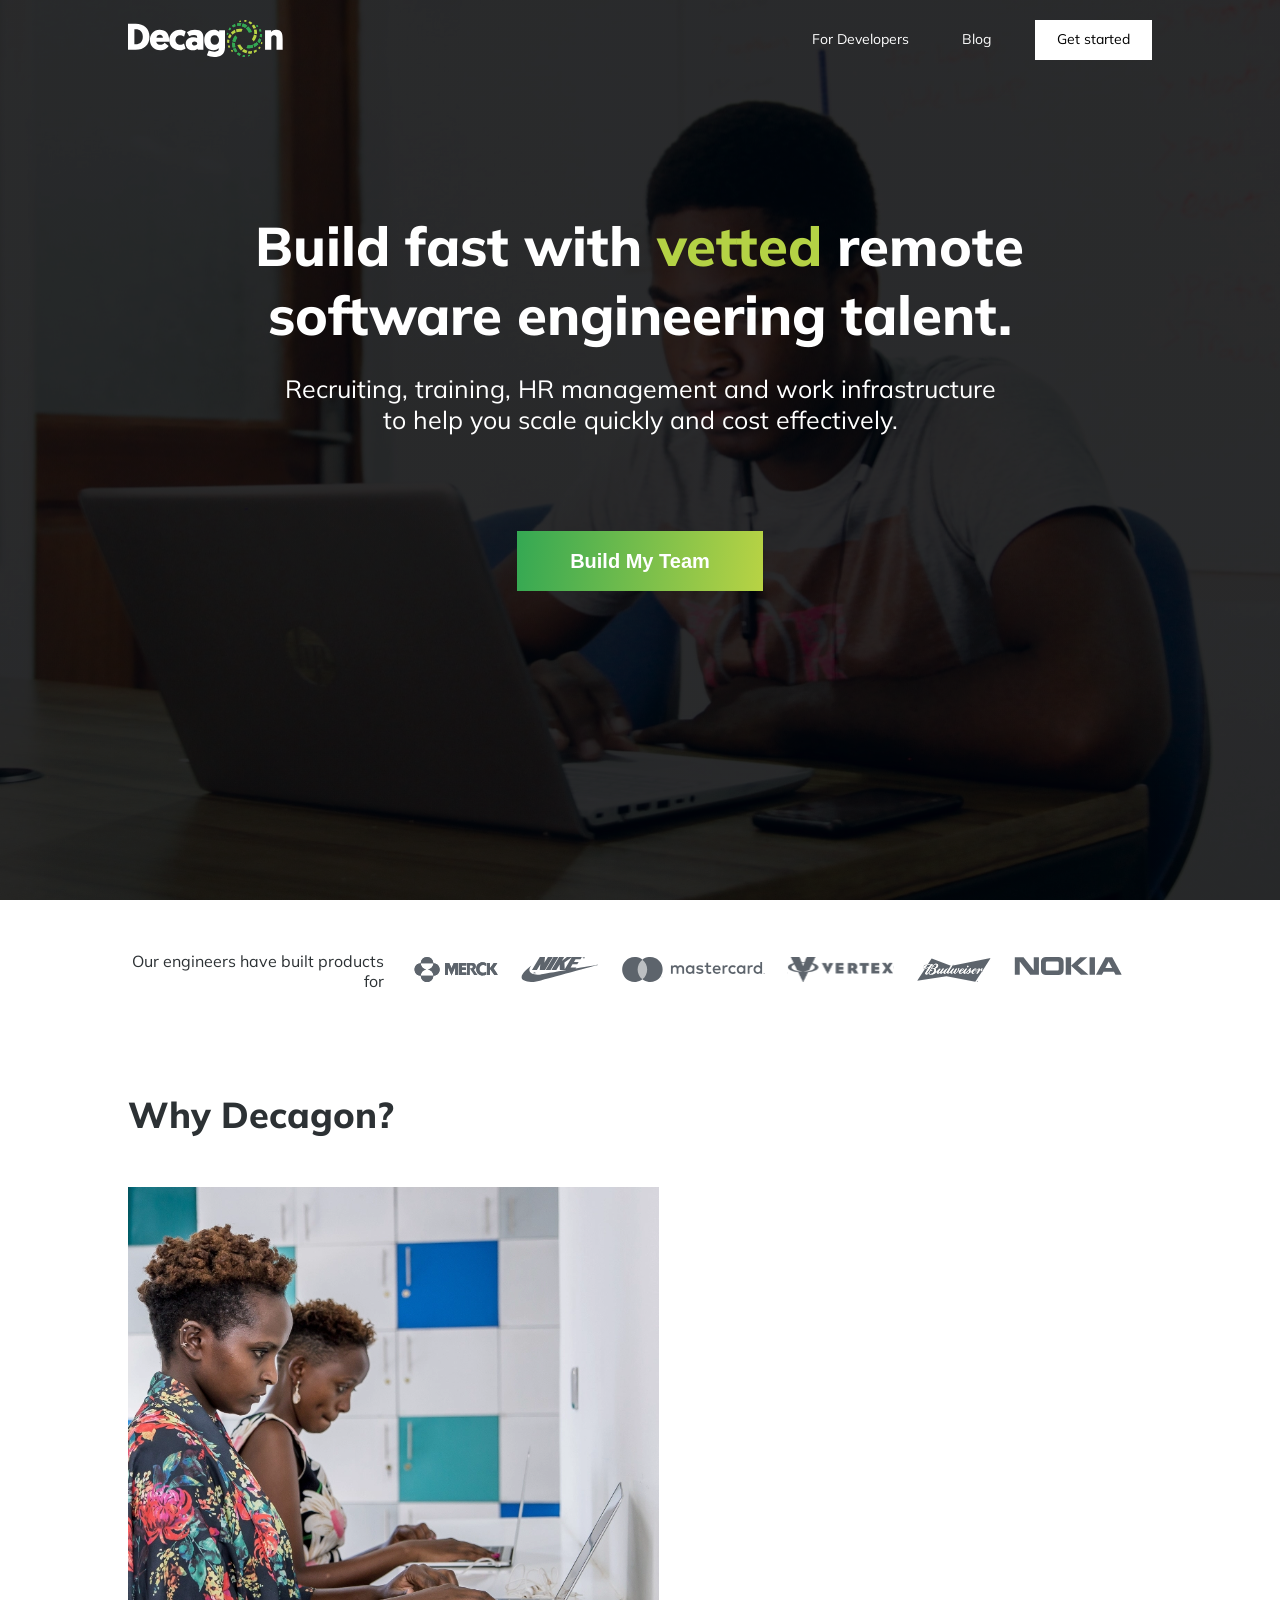
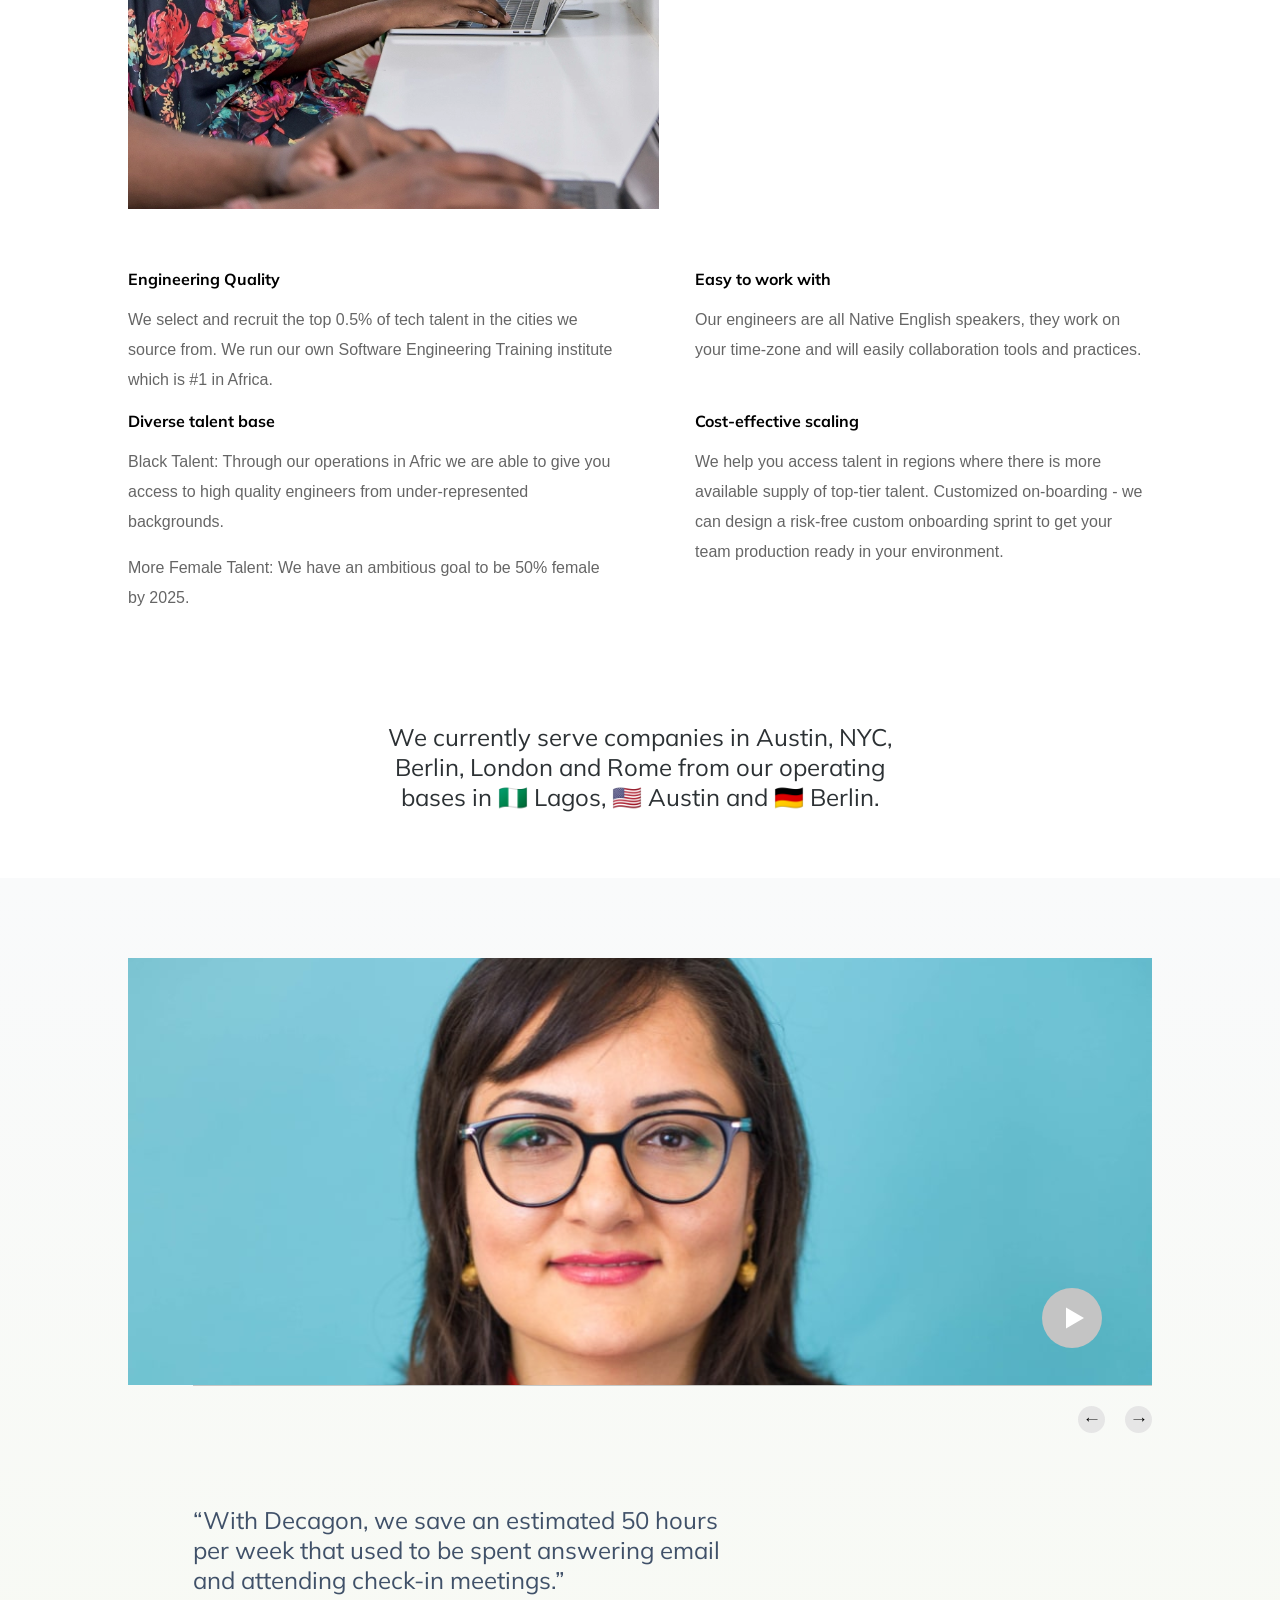
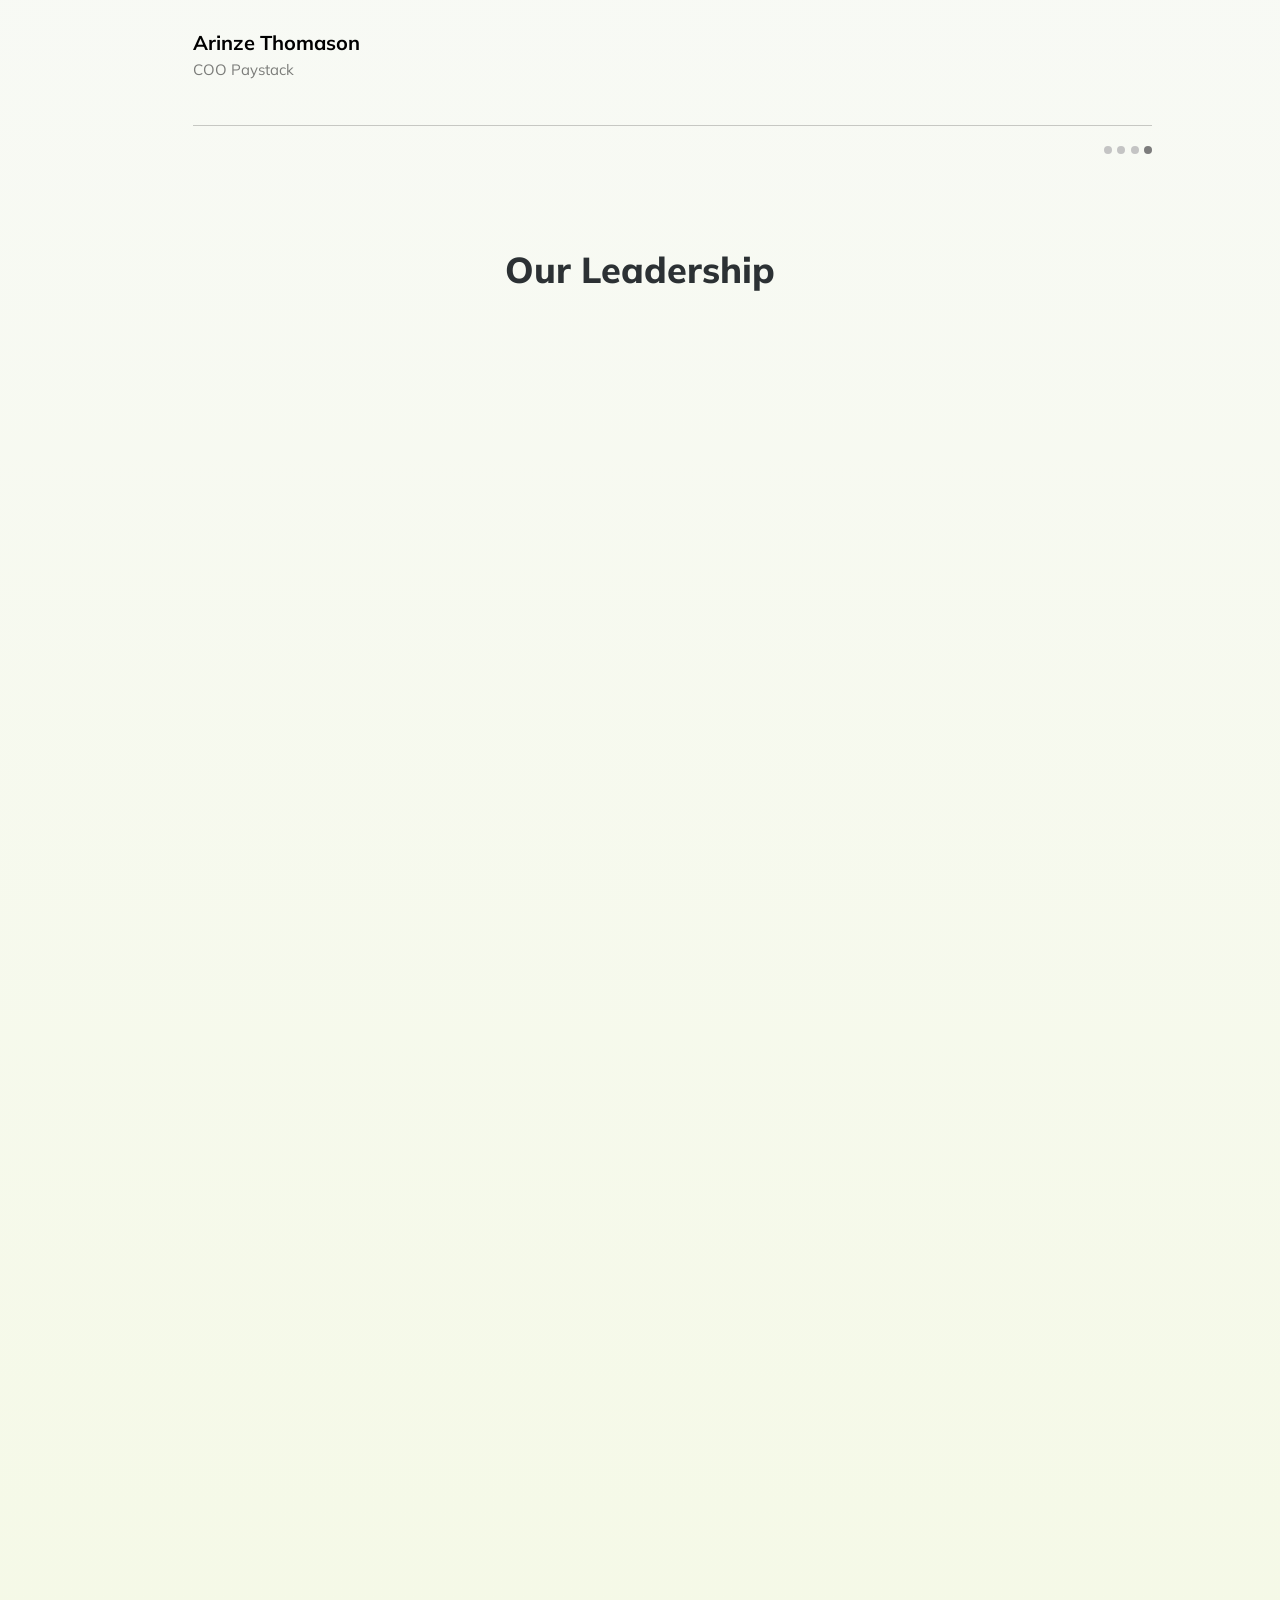
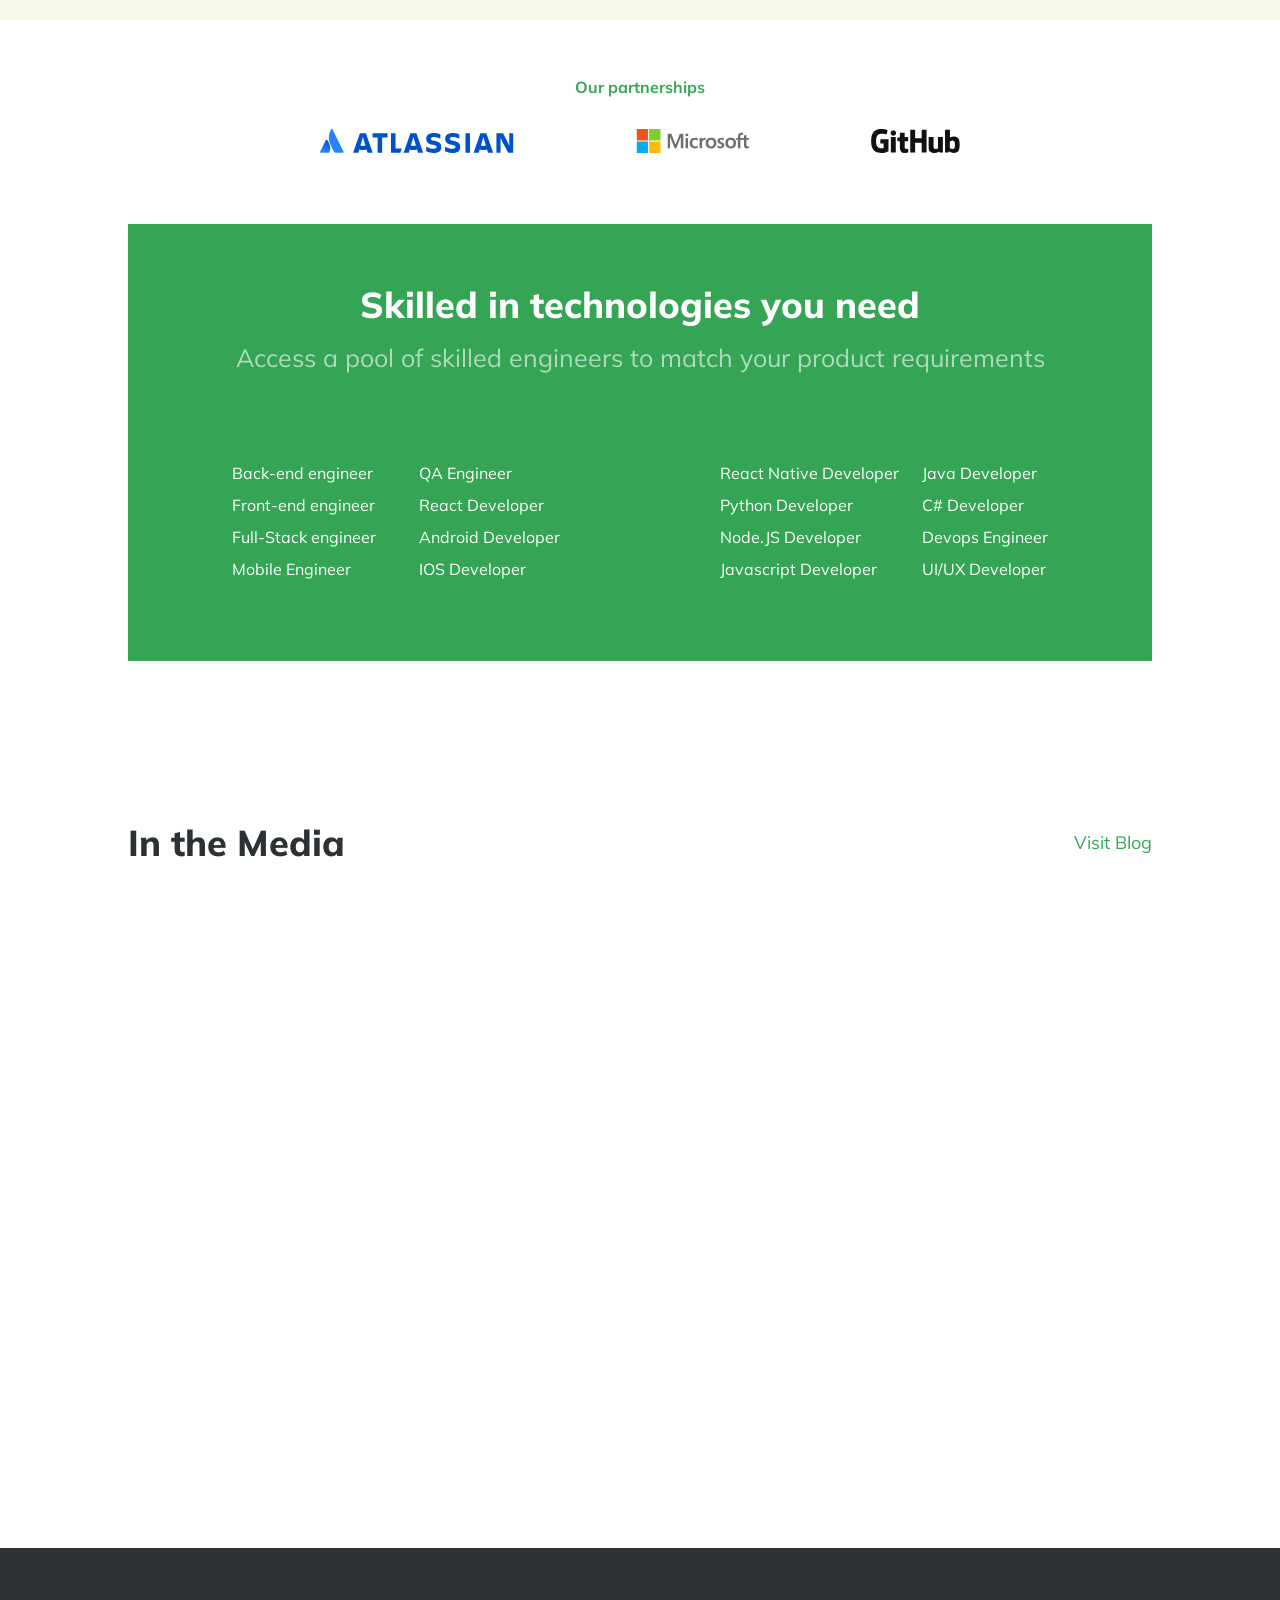
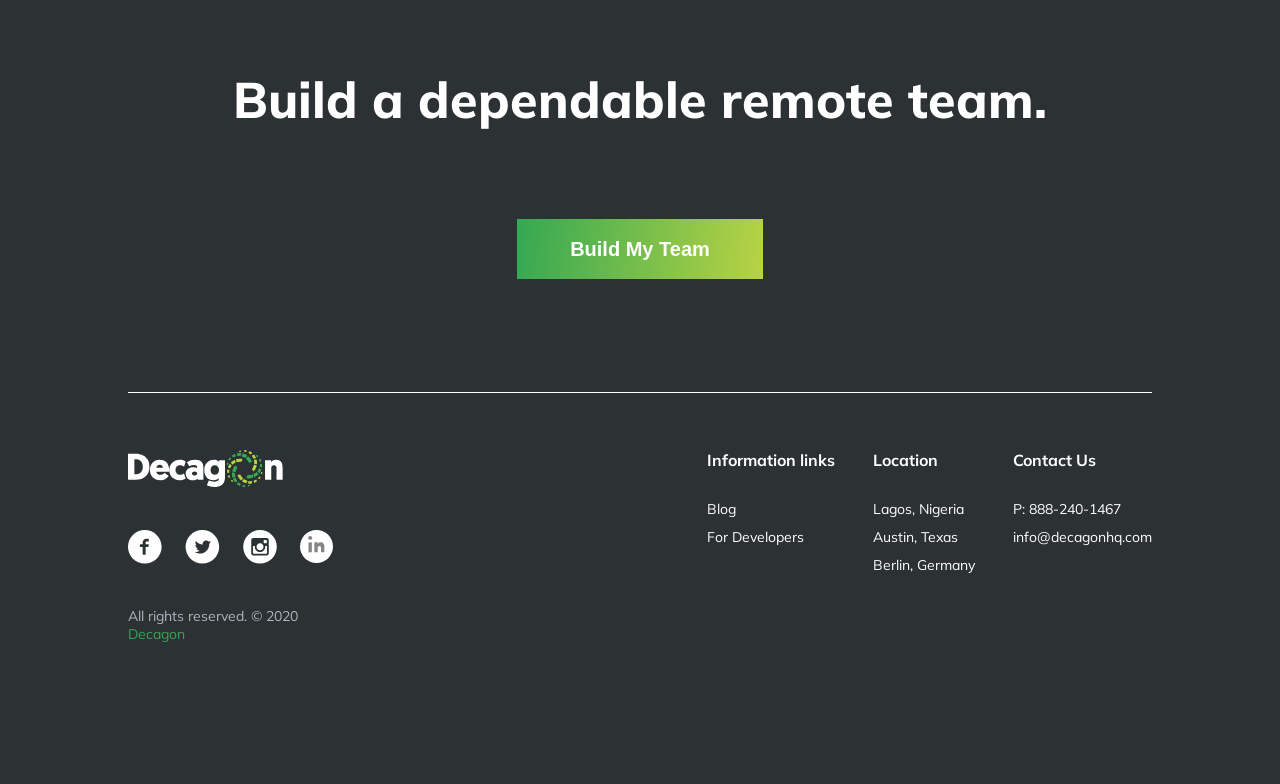
==== commit f6cd1692: "mobile responsiveness ongoing" ====
--- a/index.html
+++ b/index.html
@@ -5,6 +5,7 @@
     <meta name="viewport" content="width=device-width, initial-scale=1">
     <link rel="preconnect" href="https://fonts.gstatic.com">
     <link href="https://fonts.googleapis.com/css2?family=Mulish:wght@200;400;600;700&display=swap" rel="stylesheet">
+    <link href="https://unpkg.com/aos@2.3.1/dist/aos.css" rel="stylesheet">
     <link href="/assets/styles/scss/main.min.css" rel="stylesheet" >
 
     <title>Decagon website</title>
@@ -21,16 +22,16 @@
         </div>
       </div>
 
-      <div class="title">Build fast with <span>vetted</span> remote software engineering talent.</div>
-      <div class="sub-title">Recruiting, training, HR management and work infrastructure to help you scale quickly and cost effectively.</div>
-
-      <div class="btn-cover"><button id="btn-team">Build My Team</button></div>
+      <div data-aos="fade-down" data-aos-easing="linear" data-aos-duration="1500" class="title">Build fast with <span>vetted</span> remote software engineering talent.</div>
+      <div data-aos="fade-down" data-aos-easing="linear" data-aos-duration="1500" class="sub-title">Recruiting, training, HR management and work infrastructure to help you scale quickly and cost effectively.</div>
+
+      <div data-aos="fade-down" data-aos-easing="linear" data-aos-duration="1500" class="btn-cover"><button id="btn-team">Build My Team</button></div>
     </header>
 
     <div class="client-container">
       <div class="client-wrapper">
         <div class="client-label">Our engineers have built products for</div>
-        <div class="client">
+        <div data-aos="fade-down-right" class="client">
           <div><img src="/images/merck.svg" alt="merck logo"></div>
           <div><img src="/images/nike.svg" alt="nike logo"></div>
           <div><img src="/images/mastercard.svg" alt="mastercard logo"></div>
@@ -44,8 +45,8 @@
     <div class="why-decagon">Why Decagon?</div>
 
     <div class="workspace-container">
-      <div class="workspace-img"><img src="/images/work_space.svg" alt=""></div>
-      <div class="workspace-content-wrapper">
+      <div data-aos="fade-right" class="workspace-img"><img src="/images/work_space.svg" alt=""></div>
+      <div data-aos="fade-left" class="workspace-content-wrapper">
         <div class="workspace-content">
           <div class="workspace-title">Engineering Quality</div>
           <p>
@@ -83,13 +84,13 @@
       </div>
     </div>
 
-    <div class="office-location">
+    <div data-aos="fade-down-right" class="office-location">
       We currently serve companies in Austin, NYC, Berlin, London and Rome from our operating bases in 🇳🇬 Lagos, 🇺🇸 Austin and 🇩🇪 Berlin.   
     </div>
 
     <section class="leaders-section">
 
-      <div class="testimony-container">
+      <div data-aos="fade-up" class="testimony-container">
         <div class="paystack-coo">
           <img src="/images/play-btn.svg" alt="">
         </div>
@@ -122,7 +123,7 @@
       <div class="leader-header">Our Leadership</div>
 
       <div class="leadership">
-        <div class="leader">
+        <div data-aos="flip-left" class="leader">
           <div class="img-holder"><img src="/images/chika.svg" alt="Chika Nwobi - founder & CEO"></div>
           <div class="leader-name">
             <div>Chika Nwobi</div>
@@ -141,7 +142,7 @@
             <span>Find on LinkedIn →</span>
           </div>
         </div>
-        <div class="leader">
+        <div data-aos="flip-left" class="leader">
           <div class="img-holder"><img src="/images/lauren.svg" alt="Laurens Kreuze - board member"></div>
           <div class="leader-name">
             <div>Laurens Kreuze</div>
@@ -159,7 +160,7 @@
             <span>Find on LinkedIn →</span>
           </div>
         </div>
-        <div class="leader">
+        <div data-aos="flip-left" class="leader">
           <div class="img-holder"><img src="/images/emily.svg" alt="Emilly Liggette - Board Member"></div>
           <div class="leader-name">
             <div>Emilly Liggette</div>
@@ -177,7 +178,7 @@
             <span>Find on LinkedIn →</span>
           </div>
         </div>
-        <div class="leader">
+        <div data-aos="flip-left" class="leader">
           <div class="img-holder"><img src="/images/jody-ike.svg" alt="Jody Ike - board member"></div>
           <div class="leader-name">
             <div>Jody Ike</div>
@@ -195,7 +196,7 @@
             <span>Find on LinkedIn →</span>
           </div>
         </div>
-        <div class="leader">
+        <div data-aos="flip-left" class="leader">
           <div class="img-holder"><img src="/images/nkem.svg" alt="Nkem Alozie - program director"></div>
           <div class="leader-name">
             <div>Nkem Alozie</div>
@@ -213,7 +214,7 @@
             <span>Find on LinkedIn →</span>
           </div>
         </div>
-        <div class="leader">
+        <div  data-aos="flip-left" class="leader">
           <div class="img-holder"><img src="/images/pajoe.svg" alt="Joseph Abbah - Chief Technical Officer"></div>
           <div class="leader-name">
             <div>Joseph Abbah</div>
@@ -237,13 +238,14 @@
 
     <section class="partner-section">
       <div class="partner-header">Our partnerships</div>
-      <div class="partners-logo">
+      <div data-aos="fade-up"
+      data-aos-duration="3000" class="partners-logo">
         <img src="/images/Atlassian-horizontal-blue-rgb.svg" alt="">
         <img src="/images/microsoft-1.svg" alt="">
         <img src="/images/github.svg" alt="">
       </div>
 
-      <div class="skilled">
+      <div data-aos="fade-up" data-aos-anchor-placement="bottom-bottom" class="skilled">
         <div class="skilled-header">
           Skilled in technologies you need
         </div>
@@ -298,15 +300,15 @@
         <div>Visit Blog</div>
       </div>
       <div class="media-content">
-        <div class="media-img">
+        <div data-aos="flip-left" data-aos-easing="ease-out-cubic" data-aos-duration="2000" class="media-img">
             <div>Indeed Visits DecagonHQ to meet remote team</div>
             <div>Read More</div>
         </div>
-        <div class="media-img">
+        <div data-aos="flip-left" data-aos-easing="ease-out-cubic" data-aos-duration="2000" class="media-img">
           <div>Decagon to train 15,000 people in Edo state</div>
           <div>Read More</div>
         </div>
-        <div class="media-img">
+        <div data-aos="flip-left" data-aos-easing="ease-out-cubic" data-aos-duration="2000" class="media-img">
           <div>Sterling Bank signs deal to finance Decadev program</div>
           <div>Read More</div>
         </div>
@@ -315,8 +317,8 @@
 
     <footer class="footer">
 
-      <div class="footer-header">Build a dependable remote team.</div>
-      <div class="btn-cover"><button id="btn-team">Build My Team</button></div>
+      <div data-aos="fade-down" data-aos-easing="linear" data-aos-duration="1500" class="footer-header">Build a dependable remote team.</div>
+      <div data-aos="fade-down" data-aos-easing="linear" data-aos-duration="1500" class="btn-cover"><button id="btn-team">Build My Team</button></div>
 
       <div class="footer-contact">
 
@@ -355,5 +357,9 @@
 
     </footer>
 
+    <script src="https://unpkg.com/aos@2.3.1/dist/aos.js"></script>
+    <script>
+      AOS.init();
+    </script>
   </body>
 </html>
--- a/assets/styles/scss/main.min.css
+++ b/assets/styles/scss/main.min.css
@@ -1 +1 @@
-@-ms-viewport{width:device-width}body{margin:0}html{-webkit-box-sizing:border-box;-moz-box-sizing:border-box;box-sizing:border-box;-ms-overflow-style:scrollbar}*,::after,::before{box-sizing:inherit}.container{position:relative;margin-left:auto;margin-right:auto;max-width:1120px;padding-right:15px;padding-left:15px}@media (min-width:576px){.container{padding-right:15px;padding-left:15px}}@media (min-width:768px){.container{padding-right:15px;padding-left:15px}}@media (min-width:992px){.container{padding-right:15px;padding-left:15px}}@media (min-width:1200px){.container{padding-right:15px;padding-left:15px}}.row{display:flex;flex-wrap:wrap;margin-right:-15px;margin-left:-15px}@media (min-width:576px){.row{margin-right:-15px;margin-left:-15px}}@media (min-width:768px){.row{margin-right:-15px;margin-left:-15px}}@media (min-width:992px){.row{margin-right:-15px;margin-left:-15px}}@media (min-width:1200px){.row{margin-right:-15px;margin-left:-15px}}.no-gutters{margin-right:0;margin-left:0}.no-gutters>.col,.no-gutters>[class*=col-]{padding-right:0;padding-left:0}.col,.col-1,.col-10,.col-11,.col-12,.col-2,.col-3,.col-4,.col-5,.col-6,.col-7,.col-8,.col-9,.col-lg,.col-lg-1,.col-lg-10,.col-lg-11,.col-lg-12,.col-lg-2,.col-lg-3,.col-lg-4,.col-lg-5,.col-lg-6,.col-lg-7,.col-lg-8,.col-lg-9,.col-md,.col-md-1,.col-md-10,.col-md-11,.col-md-12,.col-md-2,.col-md-3,.col-md-4,.col-md-5,.col-md-6,.col-md-7,.col-md-8,.col-md-9,.col-sm,.col-sm-1,.col-sm-10,.col-sm-11,.col-sm-12,.col-sm-2,.col-sm-3,.col-sm-4,.col-sm-5,.col-sm-6,.col-sm-7,.col-sm-8,.col-sm-9,.col-xl,.col-xl-1,.col-xl-10,.col-xl-11,.col-xl-12,.col-xl-2,.col-xl-3,.col-xl-4,.col-xl-5,.col-xl-6,.col-xl-7,.col-xl-8,.col-xl-9{position:relative;width:100%;min-height:1px;padding-right:15px;padding-left:15px}@media (min-width:576px){.col,.col-1,.col-10,.col-11,.col-12,.col-2,.col-3,.col-4,.col-5,.col-6,.col-7,.col-8,.col-9,.col-lg,.col-lg-1,.col-lg-10,.col-lg-11,.col-lg-12,.col-lg-2,.col-lg-3,.col-lg-4,.col-lg-5,.col-lg-6,.col-lg-7,.col-lg-8,.col-lg-9,.col-md,.col-md-1,.col-md-10,.col-md-11,.col-md-12,.col-md-2,.col-md-3,.col-md-4,.col-md-5,.col-md-6,.col-md-7,.col-md-8,.col-md-9,.col-sm,.col-sm-1,.col-sm-10,.col-sm-11,.col-sm-12,.col-sm-2,.col-sm-3,.col-sm-4,.col-sm-5,.col-sm-6,.col-sm-7,.col-sm-8,.col-sm-9,.col-xl,.col-xl-1,.col-xl-10,.col-xl-11,.col-xl-12,.col-xl-2,.col-xl-3,.col-xl-4,.col-xl-5,.col-xl-6,.col-xl-7,.col-xl-8,.col-xl-9{padding-right:15px;padding-left:15px}}@media (min-width:768px){.col,.col-1,.col-10,.col-11,.col-12,.col-2,.col-3,.col-4,.col-5,.col-6,.col-7,.col-8,.col-9,.col-lg,.col-lg-1,.col-lg-10,.col-lg-11,.col-lg-12,.col-lg-2,.col-lg-3,.col-lg-4,.col-lg-5,.col-lg-6,.col-lg-7,.col-lg-8,.col-lg-9,.col-md,.col-md-1,.col-md-10,.col-md-11,.col-md-12,.col-md-2,.col-md-3,.col-md-4,.col-md-5,.col-md-6,.col-md-7,.col-md-8,.col-md-9,.col-sm,.col-sm-1,.col-sm-10,.col-sm-11,.col-sm-12,.col-sm-2,.col-sm-3,.col-sm-4,.col-sm-5,.col-sm-6,.col-sm-7,.col-sm-8,.col-sm-9,.col-xl,.col-xl-1,.col-xl-10,.col-xl-11,.col-xl-12,.col-xl-2,.col-xl-3,.col-xl-4,.col-xl-5,.col-xl-6,.col-xl-7,.col-xl-8,.col-xl-9{padding-right:15px;padding-left:15px}}@media (min-width:992px){.col,.col-1,.col-10,.col-11,.col-12,.col-2,.col-3,.col-4,.col-5,.col-6,.col-7,.col-8,.col-9,.col-lg,.col-lg-1,.col-lg-10,.col-lg-11,.col-lg-12,.col-lg-2,.col-lg-3,.col-lg-4,.col-lg-5,.col-lg-6,.col-lg-7,.col-lg-8,.col-lg-9,.col-md,.col-md-1,.col-md-10,.col-md-11,.col-md-12,.col-md-2,.col-md-3,.col-md-4,.col-md-5,.col-md-6,.col-md-7,.col-md-8,.col-md-9,.col-sm,.col-sm-1,.col-sm-10,.col-sm-11,.col-sm-12,.col-sm-2,.col-sm-3,.col-sm-4,.col-sm-5,.col-sm-6,.col-sm-7,.col-sm-8,.col-sm-9,.col-xl,.col-xl-1,.col-xl-10,.col-xl-11,.col-xl-12,.col-xl-2,.col-xl-3,.col-xl-4,.col-xl-5,.col-xl-6,.col-xl-7,.col-xl-8,.col-xl-9{padding-right:15px;padding-left:15px}}@media (min-width:1200px){.col,.col-1,.col-10,.col-11,.col-12,.col-2,.col-3,.col-4,.col-5,.col-6,.col-7,.col-8,.col-9,.col-lg,.col-lg-1,.col-lg-10,.col-lg-11,.col-lg-12,.col-lg-2,.col-lg-3,.col-lg-4,.col-lg-5,.col-lg-6,.col-lg-7,.col-lg-8,.col-lg-9,.col-md,.col-md-1,.col-md-10,.col-md-11,.col-md-12,.col-md-2,.col-md-3,.col-md-4,.col-md-5,.col-md-6,.col-md-7,.col-md-8,.col-md-9,.col-sm,.col-sm-1,.col-sm-10,.col-sm-11,.col-sm-12,.col-sm-2,.col-sm-3,.col-sm-4,.col-sm-5,.col-sm-6,.col-sm-7,.col-sm-8,.col-sm-9,.col-xl,.col-xl-1,.col-xl-10,.col-xl-11,.col-xl-12,.col-xl-2,.col-xl-3,.col-xl-4,.col-xl-5,.col-xl-6,.col-xl-7,.col-xl-8,.col-xl-9{padding-right:15px;padding-left:15px}}.col{flex-basis:0;flex-grow:1;max-width:100%}.col-auto{flex:0 0 auto;width:auto}.col-1{flex:0 0 8.33333%;max-width:8.33333%}.col-2{flex:0 0 16.66667%;max-width:16.66667%}.col-3{flex:0 0 25%;max-width:25%}.col-4{flex:0 0 33.33333%;max-width:33.33333%}.col-5{flex:0 0 41.66667%;max-width:41.66667%}.col-6{flex:0 0 50%;max-width:50%}.col-7{flex:0 0 58.33333%;max-width:58.33333%}.col-8{flex:0 0 66.66667%;max-width:66.66667%}.col-9{flex:0 0 75%;max-width:75%}.col-10{flex:0 0 83.33333%;max-width:83.33333%}.col-11{flex:0 0 91.66667%;max-width:91.66667%}.col-12{flex:0 0 100%;max-width:100%}.pull-0{right:auto}.pull-1{right:8.33333%}.pull-2{right:16.66667%}.pull-3{right:25%}.pull-4{right:33.33333%}.pull-5{right:41.66667%}.pull-6{right:50%}.pull-7{right:58.33333%}.pull-8{right:66.66667%}.pull-9{right:75%}.pull-10{right:83.33333%}.pull-11{right:91.66667%}.pull-12{right:100%}.push-0{left:auto}.push-1{left:8.33333%}.push-2{left:16.66667%}.push-3{left:25%}.push-4{left:33.33333%}.push-5{left:41.66667%}.push-6{left:50%}.push-7{left:58.33333%}.push-8{left:66.66667%}.push-9{left:75%}.push-10{left:83.33333%}.push-11{left:91.66667%}.push-12{left:100%}.offset-1{margin-left:8.33333%}.offset-2{margin-left:16.66667%}.offset-3{margin-left:25%}.offset-4{margin-left:33.33333%}.offset-5{margin-left:41.66667%}.offset-6{margin-left:50%}.offset-7{margin-left:58.33333%}.offset-8{margin-left:66.66667%}.offset-9{margin-left:75%}.offset-10{margin-left:83.33333%}.offset-11{margin-left:91.66667%}@media (min-width:576px){.col-sm{flex-basis:0;flex-grow:1;max-width:100%}.col-sm-auto{flex:0 0 auto;width:auto}.col-sm-1{flex:0 0 8.33333%;max-width:8.33333%}.col-sm-2{flex:0 0 16.66667%;max-width:16.66667%}.col-sm-3{flex:0 0 25%;max-width:25%}.col-sm-4{flex:0 0 33.33333%;max-width:33.33333%}.col-sm-5{flex:0 0 41.66667%;max-width:41.66667%}.col-sm-6{flex:0 0 50%;max-width:50%}.col-sm-7{flex:0 0 58.33333%;max-width:58.33333%}.col-sm-8{flex:0 0 66.66667%;max-width:66.66667%}.col-sm-9{flex:0 0 75%;max-width:75%}.col-sm-10{flex:0 0 83.33333%;max-width:83.33333%}.col-sm-11{flex:0 0 91.66667%;max-width:91.66667%}.col-sm-12{flex:0 0 100%;max-width:100%}.pull-sm-0{right:auto}.pull-sm-1{right:8.33333%}.pull-sm-2{right:16.66667%}.pull-sm-3{right:25%}.pull-sm-4{right:33.33333%}.pull-sm-5{right:41.66667%}.pull-sm-6{right:50%}.pull-sm-7{right:58.33333%}.pull-sm-8{right:66.66667%}.pull-sm-9{right:75%}.pull-sm-10{right:83.33333%}.pull-sm-11{right:91.66667%}.pull-sm-12{right:100%}.push-sm-0{left:auto}.push-sm-1{left:8.33333%}.push-sm-2{left:16.66667%}.push-sm-3{left:25%}.push-sm-4{left:33.33333%}.push-sm-5{left:41.66667%}.push-sm-6{left:50%}.push-sm-7{left:58.33333%}.push-sm-8{left:66.66667%}.push-sm-9{left:75%}.push-sm-10{left:83.33333%}.push-sm-11{left:91.66667%}.push-sm-12{left:100%}.offset-sm-0{margin-left:0}.offset-sm-1{margin-left:8.33333%}.offset-sm-2{margin-left:16.66667%}.offset-sm-3{margin-left:25%}.offset-sm-4{margin-left:33.33333%}.offset-sm-5{margin-left:41.66667%}.offset-sm-6{margin-left:50%}.offset-sm-7{margin-left:58.33333%}.offset-sm-8{margin-left:66.66667%}.offset-sm-9{margin-left:75%}.offset-sm-10{margin-left:83.33333%}.offset-sm-11{margin-left:91.66667%}}@media (min-width:768px){.col-md{flex-basis:0;flex-grow:1;max-width:100%}.col-md-auto{flex:0 0 auto;width:auto}.col-md-1{flex:0 0 8.33333%;max-width:8.33333%}.col-md-2{flex:0 0 16.66667%;max-width:16.66667%}.col-md-3{flex:0 0 25%;max-width:25%}.col-md-4{flex:0 0 33.33333%;max-width:33.33333%}.col-md-5{flex:0 0 41.66667%;max-width:41.66667%}.col-md-6{flex:0 0 50%;max-width:50%}.col-md-7{flex:0 0 58.33333%;max-width:58.33333%}.col-md-8{flex:0 0 66.66667%;max-width:66.66667%}.col-md-9{flex:0 0 75%;max-width:75%}.col-md-10{flex:0 0 83.33333%;max-width:83.33333%}.col-md-11{flex:0 0 91.66667%;max-width:91.66667%}.col-md-12{flex:0 0 100%;max-width:100%}.pull-md-0{right:auto}.pull-md-1{right:8.33333%}.pull-md-2{right:16.66667%}.pull-md-3{right:25%}.pull-md-4{right:33.33333%}.pull-md-5{right:41.66667%}.pull-md-6{right:50%}.pull-md-7{right:58.33333%}.pull-md-8{right:66.66667%}.pull-md-9{right:75%}.pull-md-10{right:83.33333%}.pull-md-11{right:91.66667%}.pull-md-12{right:100%}.push-md-0{left:auto}.push-md-1{left:8.33333%}.push-md-2{left:16.66667%}.push-md-3{left:25%}.push-md-4{left:33.33333%}.push-md-5{left:41.66667%}.push-md-6{left:50%}.push-md-7{left:58.33333%}.push-md-8{left:66.66667%}.push-md-9{left:75%}.push-md-10{left:83.33333%}.push-md-11{left:91.66667%}.push-md-12{left:100%}.offset-md-0{margin-left:0}.offset-md-1{margin-left:8.33333%}.offset-md-2{margin-left:16.66667%}.offset-md-3{margin-left:25%}.offset-md-4{margin-left:33.33333%}.offset-md-5{margin-left:41.66667%}.offset-md-6{margin-left:50%}.offset-md-7{margin-left:58.33333%}.offset-md-8{margin-left:66.66667%}.offset-md-9{margin-left:75%}.offset-md-10{margin-left:83.33333%}.offset-md-11{margin-left:91.66667%}}@media (min-width:992px){.col-lg{flex-basis:0;flex-grow:1;max-width:100%}.col-lg-auto{flex:0 0 auto;width:auto}.col-lg-1{flex:0 0 8.33333%;max-width:8.33333%}.col-lg-2{flex:0 0 16.66667%;max-width:16.66667%}.col-lg-3{flex:0 0 25%;max-width:25%}.col-lg-4{flex:0 0 33.33333%;max-width:33.33333%}.col-lg-5{flex:0 0 41.66667%;max-width:41.66667%}.col-lg-6{flex:0 0 50%;max-width:50%}.col-lg-7{flex:0 0 58.33333%;max-width:58.33333%}.col-lg-8{flex:0 0 66.66667%;max-width:66.66667%}.col-lg-9{flex:0 0 75%;max-width:75%}.col-lg-10{flex:0 0 83.33333%;max-width:83.33333%}.col-lg-11{flex:0 0 91.66667%;max-width:91.66667%}.col-lg-12{flex:0 0 100%;max-width:100%}.pull-lg-0{right:auto}.pull-lg-1{right:8.33333%}.pull-lg-2{right:16.66667%}.pull-lg-3{right:25%}.pull-lg-4{right:33.33333%}.pull-lg-5{right:41.66667%}.pull-lg-6{right:50%}.pull-lg-7{right:58.33333%}.pull-lg-8{right:66.66667%}.pull-lg-9{right:75%}.pull-lg-10{right:83.33333%}.pull-lg-11{right:91.66667%}.pull-lg-12{right:100%}.push-lg-0{left:auto}.push-lg-1{left:8.33333%}.push-lg-2{left:16.66667%}.push-lg-3{left:25%}.push-lg-4{left:33.33333%}.push-lg-5{left:41.66667%}.push-lg-6{left:50%}.push-lg-7{left:58.33333%}.push-lg-8{left:66.66667%}.push-lg-9{left:75%}.push-lg-10{left:83.33333%}.push-lg-11{left:91.66667%}.push-lg-12{left:100%}.offset-lg-0{margin-left:0}.offset-lg-1{margin-left:8.33333%}.offset-lg-2{margin-left:16.66667%}.offset-lg-3{margin-left:25%}.offset-lg-4{margin-left:33.33333%}.offset-lg-5{margin-left:41.66667%}.offset-lg-6{margin-left:50%}.offset-lg-7{margin-left:58.33333%}.offset-lg-8{margin-left:66.66667%}.offset-lg-9{margin-left:75%}.offset-lg-10{margin-left:83.33333%}.offset-lg-11{margin-left:91.66667%}}@media (min-width:1200px){.col-xl{flex-basis:0;flex-grow:1;max-width:100%}.col-xl-auto{flex:0 0 auto;width:auto}.col-xl-1{flex:0 0 8.33333%;max-width:8.33333%}.col-xl-2{flex:0 0 16.66667%;max-width:16.66667%}.col-xl-3{flex:0 0 25%;max-width:25%}.col-xl-4{flex:0 0 33.33333%;max-width:33.33333%}.col-xl-5{flex:0 0 41.66667%;max-width:41.66667%}.col-xl-6{flex:0 0 50%;max-width:50%}.col-xl-7{flex:0 0 58.33333%;max-width:58.33333%}.col-xl-8{flex:0 0 66.66667%;max-width:66.66667%}.col-xl-9{flex:0 0 75%;max-width:75%}.col-xl-10{flex:0 0 83.33333%;max-width:83.33333%}.col-xl-11{flex:0 0 91.66667%;max-width:91.66667%}.col-xl-12{flex:0 0 100%;max-width:100%}.pull-xl-0{right:auto}.pull-xl-1{right:8.33333%}.pull-xl-2{right:16.66667%}.pull-xl-3{right:25%}.pull-xl-4{right:33.33333%}.pull-xl-5{right:41.66667%}.pull-xl-6{right:50%}.pull-xl-7{right:58.33333%}.pull-xl-8{right:66.66667%}.pull-xl-9{right:75%}.pull-xl-10{right:83.33333%}.pull-xl-11{right:91.66667%}.pull-xl-12{right:100%}.push-xl-0{left:auto}.push-xl-1{left:8.33333%}.push-xl-2{left:16.66667%}.push-xl-3{left:25%}.push-xl-4{left:33.33333%}.push-xl-5{left:41.66667%}.push-xl-6{left:50%}.push-xl-7{left:58.33333%}.push-xl-8{left:66.66667%}.push-xl-9{left:75%}.push-xl-10{left:83.33333%}.push-xl-11{left:91.66667%}.push-xl-12{left:100%}.offset-xl-0{margin-left:0}.offset-xl-1{margin-left:8.33333%}.offset-xl-2{margin-left:16.66667%}.offset-xl-3{margin-left:25%}.offset-xl-4{margin-left:33.33333%}.offset-xl-5{margin-left:41.66667%}.offset-xl-6{margin-left:50%}.offset-xl-7{margin-left:58.33333%}.offset-xl-8{margin-left:66.66667%}.offset-xl-9{margin-left:75%}.offset-xl-10{margin-left:83.33333%}.offset-xl-11{margin-left:91.66667%}}.clearfix:after,.clearfix:before{content:"";display:table}.clearfix:after{clear:both}.align-baseline{vertical-align:baseline!important}.align-top{vertical-align:top!important}.align-middle{vertical-align:middle!important}.align-bottom{vertical-align:bottom!important}.align-text-bottom{vertical-align:text-bottom!important}.align-text-top{vertical-align:text-top!important}.d-none{display:none!important}.d-inline{display:inline!important}.d-inline-block{display:inline-block!important}.d-block{display:block!important}.d-table{display:table!important}.d-table-cell{display:table-cell!important}.arrow-container,.client,.client-wrapper,.d-flex,.footer-contact,.footer-location,.footer-socmed,.leadership,.linkedIn,.loading-img,.media-content,.media-header,.menu-cover,.navbar,.partners-logo,.skills,.skills-gp,.testimony-container,.workspace-container,.workspace-content-wrapper{display:flex!important}.d-inline-flex{display:inline-flex!important}.order-first{order:-1}.order-last{order:1}.order-0{order:0}.flex-row{flex-direction:row!important}.flex-column{flex-direction:column!important}.flex-row-reverse{flex-direction:row-reverse!important}.flex-column-reverse{flex-direction:column-reverse!important}.client-wrapper,.flex-wrap,.leadership,.workspace-content-wrapper{flex-wrap:wrap!important}.flex-nowrap{flex-wrap:nowrap!important}.flex-wrap-reverse{flex-wrap:wrap-reverse!important}.justify-content-start{justify-content:flex-start!important}.arrow-container,.justify-content-end,.loading-img{justify-content:flex-end!important}.justify-content-center{justify-content:center!important}.client,.footer-location,.footer-socmed,.justify-content-between,.leadership,.linkedIn,.media-header,.menu-cover,.navbar,.partners-logo,.skills-gp,.workspace-content-wrapper{justify-content:space-between!important}.justify-content-around{justify-content:space-around!important}.align-items-start{align-items:flex-start!important}.align-items-end{align-items:flex-end!important}.align-items-center,.client-wrapper,.linkedIn,.media-header{align-items:center!important}.align-items-baseline{align-items:baseline!important}.align-items-stretch{align-items:stretch!important}.align-content-start{align-content:flex-start!important}.align-content-end{align-content:flex-end!important}.align-content-center{align-content:center!important}.align-content-between{align-content:space-between!important}.align-content-around{align-content:space-around!important}.align-content-stretch{align-content:stretch!important}.align-self-auto{align-self:auto!important}.align-self-start{align-self:flex-start!important}.align-self-end{align-self:flex-end!important}.align-self-center{align-self:center!important}.align-self-baseline{align-self:baseline!important}.align-self-stretch{align-self:stretch!important}.p-0{padding:0}.py-0{padding-left:0;padding-right:0}.px-0{padding-top:0;padding-bottom:0}.pt-0{padding-top:0}.pb-0{padding-bottom:0}.pl-0{padding-left:0}.pr-0{padding-right:0}.m-auto{margin:auto}.my-auto{margin-top:auto;margin-bottom:auto}.mx-auto{margin-left:auto;margin-right:auto}.mt-auto{margin-top:auto}.mb-auto{margin-bottom:auto}.ml-auto{margin-left:auto}.mr-auto{margin-right:auto}.m-0{margin:0}.my-0{margin-left:0;margin-right:0}.mx-0{margin-top:0;margin-bottom:0}.mt-0{margin-top:0}.mb-0{margin-bottom:0}.ml-0{margin-left:0}.mr-0{margin-right:0}.p-5{padding:5px}.py-5{padding-left:5px;padding-right:5px}.px-5{padding-top:5px;padding-bottom:5px}.pt-5{padding-top:5px}.pb-5{padding-bottom:5px}.pl-5{padding-left:5px}.pr-5{padding-right:5px}.m-auto{margin:auto}.my-auto{margin-top:auto;margin-bottom:auto}.mx-auto{margin-left:auto;margin-right:auto}.mt-auto{margin-top:auto}.mb-auto{margin-bottom:auto}.ml-auto{margin-left:auto}.mr-auto{margin-right:auto}.m-5{margin:5px}.my-5{margin-left:5px;margin-right:5px}.mx-5{margin-top:5px;margin-bottom:5px}.mt-5{margin-top:5px}.mb-5{margin-bottom:5px}.ml-5{margin-left:5px}.mr-5{margin-right:5px}.p-10{padding:10px}.py-10{padding-left:10px;padding-right:10px}.px-10{padding-top:10px;padding-bottom:10px}.pt-10{padding-top:10px}.pb-10{padding-bottom:10px}.pl-10{padding-left:10px}.pr-10{padding-right:10px}.m-auto{margin:auto}.my-auto{margin-top:auto;margin-bottom:auto}.mx-auto{margin-left:auto;margin-right:auto}.mt-auto{margin-top:auto}.mb-auto{margin-bottom:auto}.ml-auto{margin-left:auto}.mr-auto{margin-right:auto}.m-10{margin:10px}.my-10{margin-left:10px;margin-right:10px}.mx-10{margin-top:10px;margin-bottom:10px}.mt-10{margin-top:10px}.mb-10{margin-bottom:10px}.ml-10{margin-left:10px}.mr-10{margin-right:10px}.p-15{padding:15px}.py-15{padding-left:15px;padding-right:15px}.px-15{padding-top:15px;padding-bottom:15px}.pt-15{padding-top:15px}.pb-15{padding-bottom:15px}.pl-15{padding-left:15px}.pr-15{padding-right:15px}.m-auto{margin:auto}.my-auto{margin-top:auto;margin-bottom:auto}.mx-auto{margin-left:auto;margin-right:auto}.mt-auto{margin-top:auto}.mb-auto{margin-bottom:auto}.ml-auto{margin-left:auto}.mr-auto{margin-right:auto}.m-15{margin:15px}.my-15{margin-left:15px;margin-right:15px}.mx-15{margin-top:15px;margin-bottom:15px}.mt-15{margin-top:15px}.mb-15{margin-bottom:15px}.ml-15{margin-left:15px}.mr-15{margin-right:15px}.p-20{padding:20px}.py-20{padding-left:20px;padding-right:20px}.px-20{padding-top:20px;padding-bottom:20px}.pt-20{padding-top:20px}.pb-20{padding-bottom:20px}.pl-20{padding-left:20px}.pr-20{padding-right:20px}.m-auto{margin:auto}.my-auto{margin-top:auto;margin-bottom:auto}.mx-auto{margin-left:auto;margin-right:auto}.mt-auto{margin-top:auto}.mb-auto{margin-bottom:auto}.ml-auto{margin-left:auto}.mr-auto{margin-right:auto}.m-20{margin:20px}.my-20{margin-left:20px;margin-right:20px}.mx-20{margin-top:20px;margin-bottom:20px}.mt-20{margin-top:20px}.mb-20{margin-bottom:20px}.ml-20{margin-left:20px}.mr-20{margin-right:20px}.p-30{padding:30px}.py-30{padding-left:30px;padding-right:30px}.px-30{padding-top:30px;padding-bottom:30px}.pt-30{padding-top:30px}.pb-30{padding-bottom:30px}.pl-30{padding-left:30px}.pr-30{padding-right:30px}.m-auto{margin:auto}.my-auto{margin-top:auto;margin-bottom:auto}.mx-auto{margin-left:auto;margin-right:auto}.mt-auto{margin-top:auto}.mb-auto{margin-bottom:auto}.ml-auto{margin-left:auto}.mr-auto{margin-right:auto}.m-30{margin:30px}.my-30{margin-left:30px;margin-right:30px}.mx-30{margin-top:30px;margin-bottom:30px}.mt-30{margin-top:30px}.mb-30{margin-bottom:30px}.ml-30{margin-left:30px}.mr-30{margin-right:30px}.p-40{padding:40px}.py-40{padding-left:40px;padding-right:40px}.px-40{padding-top:40px;padding-bottom:40px}.pt-40{padding-top:40px}.pb-40{padding-bottom:40px}.pl-40{padding-left:40px}.pr-40{padding-right:40px}.m-auto{margin:auto}.my-auto{margin-top:auto;margin-bottom:auto}.mx-auto{margin-left:auto;margin-right:auto}.mt-auto{margin-top:auto}.mb-auto{margin-bottom:auto}.ml-auto{margin-left:auto}.mr-auto{margin-right:auto}.m-40{margin:40px}.my-40{margin-left:40px;margin-right:40px}.mx-40{margin-top:40px;margin-bottom:40px}.mt-40{margin-top:40px}.mb-40{margin-bottom:40px}.ml-40{margin-left:40px}.mr-40{margin-right:40px}.p-50{padding:50px}.py-50{padding-left:50px;padding-right:50px}.px-50{padding-top:50px;padding-bottom:50px}.pt-50{padding-top:50px}.pb-50{padding-bottom:50px}.pl-50{padding-left:50px}.pr-50{padding-right:50px}.m-auto{margin:auto}.my-auto{margin-top:auto;margin-bottom:auto}.mx-auto{margin-left:auto;margin-right:auto}.mt-auto{margin-top:auto}.mb-auto{margin-bottom:auto}.ml-auto{margin-left:auto}.mr-auto{margin-right:auto}.m-50{margin:50px}.my-50{margin-left:50px;margin-right:50px}.mx-50{margin-top:50px;margin-bottom:50px}.mt-50{margin-top:50px}.mb-50{margin-bottom:50px}.ml-50{margin-left:50px}.mr-50{margin-right:50px}.p-60{padding:60px}.py-60{padding-left:60px;padding-right:60px}.px-60{padding-top:60px;padding-bottom:60px}.pt-60{padding-top:60px}.pb-60{padding-bottom:60px}.pl-60{padding-left:60px}.pr-60{padding-right:60px}.m-auto{margin:auto}.my-auto{margin-top:auto;margin-bottom:auto}.mx-auto{margin-left:auto;margin-right:auto}.mt-auto{margin-top:auto}.mb-auto{margin-bottom:auto}.ml-auto{margin-left:auto}.mr-auto{margin-right:auto}.m-60{margin:60px}.my-60{margin-left:60px;margin-right:60px}.mx-60{margin-top:60px;margin-bottom:60px}.mt-60{margin-top:60px}.mb-60{margin-bottom:60px}.ml-60{margin-left:60px}.mr-60{margin-right:60px}.p-70{padding:70px}.py-70{padding-left:70px;padding-right:70px}.px-70{padding-top:70px;padding-bottom:70px}.pt-70{padding-top:70px}.pb-70{padding-bottom:70px}.pl-70{padding-left:70px}.pr-70{padding-right:70px}.m-auto{margin:auto}.my-auto{margin-top:auto;margin-bottom:auto}.mx-auto{margin-left:auto;margin-right:auto}.mt-auto{margin-top:auto}.mb-auto{margin-bottom:auto}.ml-auto{margin-left:auto}.mr-auto{margin-right:auto}.m-70{margin:70px}.my-70{margin-left:70px;margin-right:70px}.mx-70{margin-top:70px;margin-bottom:70px}.mt-70{margin-top:70px}.mb-70{margin-bottom:70px}.ml-70{margin-left:70px}.mr-70{margin-right:70px}.p-80{padding:80px}.py-80{padding-left:80px;padding-right:80px}.px-80{padding-top:80px;padding-bottom:80px}.pt-80{padding-top:80px}.pb-80{padding-bottom:80px}.pl-80{padding-left:80px}.pr-80{padding-right:80px}.m-auto{margin:auto}.my-auto{margin-top:auto;margin-bottom:auto}.mx-auto{margin-left:auto;margin-right:auto}.mt-auto{margin-top:auto}.mb-auto{margin-bottom:auto}.ml-auto{margin-left:auto}.mr-auto{margin-right:auto}.m-80{margin:80px}.my-80{margin-left:80px;margin-right:80px}.mx-80{margin-top:80px;margin-bottom:80px}.mt-80{margin-top:80px}.mb-80{margin-bottom:80px}.ml-80{margin-left:80px}.mr-80{margin-right:80px}.p-90{padding:90px}.py-90{padding-left:90px;padding-right:90px}.px-90{padding-top:90px;padding-bottom:90px}.pt-90{padding-top:90px}.pb-90{padding-bottom:90px}.pl-90{padding-left:90px}.pr-90{padding-right:90px}.m-auto{margin:auto}.my-auto{margin-top:auto;margin-bottom:auto}.mx-auto{margin-left:auto;margin-right:auto}.mt-auto{margin-top:auto}.mb-auto{margin-bottom:auto}.ml-auto{margin-left:auto}.mr-auto{margin-right:auto}.m-90{margin:90px}.my-90{margin-left:90px;margin-right:90px}.mx-90{margin-top:90px;margin-bottom:90px}.mt-90{margin-top:90px}.mb-90{margin-bottom:90px}.ml-90{margin-left:90px}.mr-90{margin-right:90px}.p-100{padding:100px}.py-100{padding-left:100px;padding-right:100px}.px-100{padding-top:100px;padding-bottom:100px}.pt-100{padding-top:100px}.pb-100{padding-bottom:100px}.pl-100{padding-left:100px}.pr-100{padding-right:100px}.m-auto{margin:auto}.my-auto{margin-top:auto;margin-bottom:auto}.mx-auto{margin-left:auto;margin-right:auto}.mt-auto{margin-top:auto}.mb-auto{margin-bottom:auto}.ml-auto{margin-left:auto}.mr-auto{margin-right:auto}.m-100{margin:100px}.my-100{margin-left:100px;margin-right:100px}.mx-100{margin-top:100px;margin-bottom:100px}.mt-100{margin-top:100px}.mb-100{margin-bottom:100px}.ml-100{margin-left:100px}.mr-100{margin-right:100px}@media (min-width:576px){.d-sm-none{display:none!important}.d-sm-inline{display:inline!important}.d-sm-inline-block{display:inline-block!important}.d-sm-block{display:block!important}.d-sm-table{display:table!important}.d-sm-table-cell{display:table-cell!important}.d-sm-flex{display:flex!important}.d-sm-inline-flex{display:inline-flex!important}.order-sm-first{order:-1}.order-sm-last{order:1}.order-sm-0{order:0}.flex-sm-row{flex-direction:row!important}.flex-sm-column{flex-direction:column!important}.flex-sm-row-reverse{flex-direction:row-reverse!important}.flex-sm-column-reverse{flex-direction:column-reverse!important}.flex-sm-wrap{flex-wrap:wrap!important}.flex-sm-nowrap{flex-wrap:nowrap!important}.flex-sm-wrap-reverse{flex-wrap:wrap-reverse!important}.justify-content-sm-start{justify-content:flex-start!important}.justify-content-sm-end{justify-content:flex-end!important}.justify-content-sm-center{justify-content:center!important}.justify-content-sm-between{justify-content:space-between!important}.justify-content-sm-around{justify-content:space-around!important}.align-items-sm-start{align-items:flex-start!important}.align-items-sm-end{align-items:flex-end!important}.align-items-sm-center{align-items:center!important}.align-items-sm-baseline{align-items:baseline!important}.align-items-sm-stretch{align-items:stretch!important}.align-content-sm-start{align-content:flex-start!important}.align-content-sm-end{align-content:flex-end!important}.align-content-sm-center{align-content:center!important}.align-content-sm-between{align-content:space-between!important}.align-content-sm-around{align-content:space-around!important}.align-content-sm-stretch{align-content:stretch!important}.align-self-sm-auto{align-self:auto!important}.align-self-sm-start{align-self:flex-start!important}.align-self-sm-end{align-self:flex-end!important}.align-self-sm-center{align-self:center!important}.align-self-sm-baseline{align-self:baseline!important}.align-self-sm-stretch{align-self:stretch!important}.p-sm-0{padding:0}.py-sm-0{padding-left:0;padding-right:0}.px-sm-0{padding-top:0;padding-bottom:0}.pt-sm-0{padding-top:0}.pb-sm-0{padding-bottom:0}.pl-sm-0{padding-left:0}.pr-sm-0{padding-right:0}.m-sm-auto{margin:auto}.my-sm-auto{margin-top:auto;margin-bottom:auto}.mx-sm-auto{margin-left:auto;margin-right:auto}.mt-sm-auto{margin-top:auto}.mb-sm-auto{margin-bottom:auto}.ml-sm-auto{margin-left:auto}.mr-sm-auto{margin-right:auto}.m-sm-0{margin:0}.my-sm-0{margin-left:0;margin-right:0}.mx-sm-0{margin-top:0;margin-bottom:0}.mt-sm-0{margin-top:0}.mb-sm-0{margin-bottom:0}.ml-sm-0{margin-left:0}.mr-sm-0{margin-right:0}.p-sm-5{padding:5px}.py-sm-5{padding-left:5px;padding-right:5px}.px-sm-5{padding-top:5px;padding-bottom:5px}.pt-sm-5{padding-top:5px}.pb-sm-5{padding-bottom:5px}.pl-sm-5{padding-left:5px}.pr-sm-5{padding-right:5px}.m-sm-auto{margin:auto}.my-sm-auto{margin-top:auto;margin-bottom:auto}.mx-sm-auto{margin-left:auto;margin-right:auto}.mt-sm-auto{margin-top:auto}.mb-sm-auto{margin-bottom:auto}.ml-sm-auto{margin-left:auto}.mr-sm-auto{margin-right:auto}.m-sm-5{margin:5px}.my-sm-5{margin-left:5px;margin-right:5px}.mx-sm-5{margin-top:5px;margin-bottom:5px}.mt-sm-5{margin-top:5px}.mb-sm-5{margin-bottom:5px}.ml-sm-5{margin-left:5px}.mr-sm-5{margin-right:5px}.p-sm-10{padding:10px}.py-sm-10{padding-left:10px;padding-right:10px}.px-sm-10{padding-top:10px;padding-bottom:10px}.pt-sm-10{padding-top:10px}.pb-sm-10{padding-bottom:10px}.pl-sm-10{padding-left:10px}.pr-sm-10{padding-right:10px}.m-sm-auto{margin:auto}.my-sm-auto{margin-top:auto;margin-bottom:auto}.mx-sm-auto{margin-left:auto;margin-right:auto}.mt-sm-auto{margin-top:auto}.mb-sm-auto{margin-bottom:auto}.ml-sm-auto{margin-left:auto}.mr-sm-auto{margin-right:auto}.m-sm-10{margin:10px}.my-sm-10{margin-left:10px;margin-right:10px}.mx-sm-10{margin-top:10px;margin-bottom:10px}.mt-sm-10{margin-top:10px}.mb-sm-10{margin-bottom:10px}.ml-sm-10{margin-left:10px}.mr-sm-10{margin-right:10px}.p-sm-15{padding:15px}.py-sm-15{padding-left:15px;padding-right:15px}.px-sm-15{padding-top:15px;padding-bottom:15px}.pt-sm-15{padding-top:15px}.pb-sm-15{padding-bottom:15px}.pl-sm-15{padding-left:15px}.pr-sm-15{padding-right:15px}.m-sm-auto{margin:auto}.my-sm-auto{margin-top:auto;margin-bottom:auto}.mx-sm-auto{margin-left:auto;margin-right:auto}.mt-sm-auto{margin-top:auto}.mb-sm-auto{margin-bottom:auto}.ml-sm-auto{margin-left:auto}.mr-sm-auto{margin-right:auto}.m-sm-15{margin:15px}.my-sm-15{margin-left:15px;margin-right:15px}.mx-sm-15{margin-top:15px;margin-bottom:15px}.mt-sm-15{margin-top:15px}.mb-sm-15{margin-bottom:15px}.ml-sm-15{margin-left:15px}.mr-sm-15{margin-right:15px}.p-sm-20{padding:20px}.py-sm-20{padding-left:20px;padding-right:20px}.px-sm-20{padding-top:20px;padding-bottom:20px}.pt-sm-20{padding-top:20px}.pb-sm-20{padding-bottom:20px}.pl-sm-20{padding-left:20px}.pr-sm-20{padding-right:20px}.m-sm-auto{margin:auto}.my-sm-auto{margin-top:auto;margin-bottom:auto}.mx-sm-auto{margin-left:auto;margin-right:auto}.mt-sm-auto{margin-top:auto}.mb-sm-auto{margin-bottom:auto}.ml-sm-auto{margin-left:auto}.mr-sm-auto{margin-right:auto}.m-sm-20{margin:20px}.my-sm-20{margin-left:20px;margin-right:20px}.mx-sm-20{margin-top:20px;margin-bottom:20px}.mt-sm-20{margin-top:20px}.mb-sm-20{margin-bottom:20px}.ml-sm-20{margin-left:20px}.mr-sm-20{margin-right:20px}.p-sm-30{padding:30px}.py-sm-30{padding-left:30px;padding-right:30px}.px-sm-30{padding-top:30px;padding-bottom:30px}.pt-sm-30{padding-top:30px}.pb-sm-30{padding-bottom:30px}.pl-sm-30{padding-left:30px}.pr-sm-30{padding-right:30px}.m-sm-auto{margin:auto}.my-sm-auto{margin-top:auto;margin-bottom:auto}.mx-sm-auto{margin-left:auto;margin-right:auto}.mt-sm-auto{margin-top:auto}.mb-sm-auto{margin-bottom:auto}.ml-sm-auto{margin-left:auto}.mr-sm-auto{margin-right:auto}.m-sm-30{margin:30px}.my-sm-30{margin-left:30px;margin-right:30px}.mx-sm-30{margin-top:30px;margin-bottom:30px}.mt-sm-30{margin-top:30px}.mb-sm-30{margin-bottom:30px}.ml-sm-30{margin-left:30px}.mr-sm-30{margin-right:30px}.p-sm-40{padding:40px}.py-sm-40{padding-left:40px;padding-right:40px}.px-sm-40{padding-top:40px;padding-bottom:40px}.pt-sm-40{padding-top:40px}.pb-sm-40{padding-bottom:40px}.pl-sm-40{padding-left:40px}.pr-sm-40{padding-right:40px}.m-sm-auto{margin:auto}.my-sm-auto{margin-top:auto;margin-bottom:auto}.mx-sm-auto{margin-left:auto;margin-right:auto}.mt-sm-auto{margin-top:auto}.mb-sm-auto{margin-bottom:auto}.ml-sm-auto{margin-left:auto}.mr-sm-auto{margin-right:auto}.m-sm-40{margin:40px}.my-sm-40{margin-left:40px;margin-right:40px}.mx-sm-40{margin-top:40px;margin-bottom:40px}.mt-sm-40{margin-top:40px}.mb-sm-40{margin-bottom:40px}.ml-sm-40{margin-left:40px}.mr-sm-40{margin-right:40px}.p-sm-50{padding:50px}.py-sm-50{padding-left:50px;padding-right:50px}.px-sm-50{padding-top:50px;padding-bottom:50px}.pt-sm-50{padding-top:50px}.pb-sm-50{padding-bottom:50px}.pl-sm-50{padding-left:50px}.pr-sm-50{padding-right:50px}.m-sm-auto{margin:auto}.my-sm-auto{margin-top:auto;margin-bottom:auto}.mx-sm-auto{margin-left:auto;margin-right:auto}.mt-sm-auto{margin-top:auto}.mb-sm-auto{margin-bottom:auto}.ml-sm-auto{margin-left:auto}.mr-sm-auto{margin-right:auto}.m-sm-50{margin:50px}.my-sm-50{margin-left:50px;margin-right:50px}.mx-sm-50{margin-top:50px;margin-bottom:50px}.mt-sm-50{margin-top:50px}.mb-sm-50{margin-bottom:50px}.ml-sm-50{margin-left:50px}.mr-sm-50{margin-right:50px}.p-sm-60{padding:60px}.py-sm-60{padding-left:60px;padding-right:60px}.px-sm-60{padding-top:60px;padding-bottom:60px}.pt-sm-60{padding-top:60px}.pb-sm-60{padding-bottom:60px}.pl-sm-60{padding-left:60px}.pr-sm-60{padding-right:60px}.m-sm-auto{margin:auto}.my-sm-auto{margin-top:auto;margin-bottom:auto}.mx-sm-auto{margin-left:auto;margin-right:auto}.mt-sm-auto{margin-top:auto}.mb-sm-auto{margin-bottom:auto}.ml-sm-auto{margin-left:auto}.mr-sm-auto{margin-right:auto}.m-sm-60{margin:60px}.my-sm-60{margin-left:60px;margin-right:60px}.mx-sm-60{margin-top:60px;margin-bottom:60px}.mt-sm-60{margin-top:60px}.mb-sm-60{margin-bottom:60px}.ml-sm-60{margin-left:60px}.mr-sm-60{margin-right:60px}.p-sm-70{padding:70px}.py-sm-70{padding-left:70px;padding-right:70px}.px-sm-70{padding-top:70px;padding-bottom:70px}.pt-sm-70{padding-top:70px}.pb-sm-70{padding-bottom:70px}.pl-sm-70{padding-left:70px}.pr-sm-70{padding-right:70px}.m-sm-auto{margin:auto}.my-sm-auto{margin-top:auto;margin-bottom:auto}.mx-sm-auto{margin-left:auto;margin-right:auto}.mt-sm-auto{margin-top:auto}.mb-sm-auto{margin-bottom:auto}.ml-sm-auto{margin-left:auto}.mr-sm-auto{margin-right:auto}.m-sm-70{margin:70px}.my-sm-70{margin-left:70px;margin-right:70px}.mx-sm-70{margin-top:70px;margin-bottom:70px}.mt-sm-70{margin-top:70px}.mb-sm-70{margin-bottom:70px}.ml-sm-70{margin-left:70px}.mr-sm-70{margin-right:70px}.p-sm-80{padding:80px}.py-sm-80{padding-left:80px;padding-right:80px}.px-sm-80{padding-top:80px;padding-bottom:80px}.pt-sm-80{padding-top:80px}.pb-sm-80{padding-bottom:80px}.pl-sm-80{padding-left:80px}.pr-sm-80{padding-right:80px}.m-sm-auto{margin:auto}.my-sm-auto{margin-top:auto;margin-bottom:auto}.mx-sm-auto{margin-left:auto;margin-right:auto}.mt-sm-auto{margin-top:auto}.mb-sm-auto{margin-bottom:auto}.ml-sm-auto{margin-left:auto}.mr-sm-auto{margin-right:auto}.m-sm-80{margin:80px}.my-sm-80{margin-left:80px;margin-right:80px}.mx-sm-80{margin-top:80px;margin-bottom:80px}.mt-sm-80{margin-top:80px}.mb-sm-80{margin-bottom:80px}.ml-sm-80{margin-left:80px}.mr-sm-80{margin-right:80px}.p-sm-90{padding:90px}.py-sm-90{padding-left:90px;padding-right:90px}.px-sm-90{padding-top:90px;padding-bottom:90px}.pt-sm-90{padding-top:90px}.pb-sm-90{padding-bottom:90px}.pl-sm-90{padding-left:90px}.pr-sm-90{padding-right:90px}.m-sm-auto{margin:auto}.my-sm-auto{margin-top:auto;margin-bottom:auto}.mx-sm-auto{margin-left:auto;margin-right:auto}.mt-sm-auto{margin-top:auto}.mb-sm-auto{margin-bottom:auto}.ml-sm-auto{margin-left:auto}.mr-sm-auto{margin-right:auto}.m-sm-90{margin:90px}.my-sm-90{margin-left:90px;margin-right:90px}.mx-sm-90{margin-top:90px;margin-bottom:90px}.mt-sm-90{margin-top:90px}.mb-sm-90{margin-bottom:90px}.ml-sm-90{margin-left:90px}.mr-sm-90{margin-right:90px}.p-sm-100{padding:100px}.py-sm-100{padding-left:100px;padding-right:100px}.px-sm-100{padding-top:100px;padding-bottom:100px}.pt-sm-100{padding-top:100px}.pb-sm-100{padding-bottom:100px}.pl-sm-100{padding-left:100px}.pr-sm-100{padding-right:100px}.m-sm-auto{margin:auto}.my-sm-auto{margin-top:auto;margin-bottom:auto}.mx-sm-auto{margin-left:auto;margin-right:auto}.mt-sm-auto{margin-top:auto}.mb-sm-auto{margin-bottom:auto}.ml-sm-auto{margin-left:auto}.mr-sm-auto{margin-right:auto}.m-sm-100{margin:100px}.my-sm-100{margin-left:100px;margin-right:100px}.mx-sm-100{margin-top:100px;margin-bottom:100px}.mt-sm-100{margin-top:100px}.mb-sm-100{margin-bottom:100px}.ml-sm-100{margin-left:100px}.mr-sm-100{margin-right:100px}}@media (min-width:768px){.d-md-none{display:none!important}.d-md-inline{display:inline!important}.d-md-inline-block{display:inline-block!important}.d-md-block{display:block!important}.d-md-table{display:table!important}.d-md-table-cell{display:table-cell!important}.d-md-flex{display:flex!important}.d-md-inline-flex{display:inline-flex!important}.order-md-first{order:-1}.order-md-last{order:1}.order-md-0{order:0}.flex-md-row{flex-direction:row!important}.flex-md-column{flex-direction:column!important}.flex-md-row-reverse{flex-direction:row-reverse!important}.flex-md-column-reverse{flex-direction:column-reverse!important}.flex-md-wrap{flex-wrap:wrap!important}.flex-md-nowrap{flex-wrap:nowrap!important}.flex-md-wrap-reverse{flex-wrap:wrap-reverse!important}.justify-content-md-start{justify-content:flex-start!important}.justify-content-md-end{justify-content:flex-end!important}.justify-content-md-center{justify-content:center!important}.justify-content-md-between{justify-content:space-between!important}.justify-content-md-around{justify-content:space-around!important}.align-items-md-start{align-items:flex-start!important}.align-items-md-end{align-items:flex-end!important}.align-items-md-center{align-items:center!important}.align-items-md-baseline{align-items:baseline!important}.align-items-md-stretch{align-items:stretch!important}.align-content-md-start{align-content:flex-start!important}.align-content-md-end{align-content:flex-end!important}.align-content-md-center{align-content:center!important}.align-content-md-between{align-content:space-between!important}.align-content-md-around{align-content:space-around!important}.align-content-md-stretch{align-content:stretch!important}.align-self-md-auto{align-self:auto!important}.align-self-md-start{align-self:flex-start!important}.align-self-md-end{align-self:flex-end!important}.align-self-md-center{align-self:center!important}.align-self-md-baseline{align-self:baseline!important}.align-self-md-stretch{align-self:stretch!important}.p-md-0{padding:0}.py-md-0{padding-left:0;padding-right:0}.px-md-0{padding-top:0;padding-bottom:0}.pt-md-0{padding-top:0}.pb-md-0{padding-bottom:0}.pl-md-0{padding-left:0}.pr-md-0{padding-right:0}.m-md-auto{margin:auto}.my-md-auto{margin-top:auto;margin-bottom:auto}.mx-md-auto{margin-left:auto;margin-right:auto}.mt-md-auto{margin-top:auto}.mb-md-auto{margin-bottom:auto}.ml-md-auto{margin-left:auto}.mr-md-auto{margin-right:auto}.m-md-0{margin:0}.my-md-0{margin-left:0;margin-right:0}.mx-md-0{margin-top:0;margin-bottom:0}.mt-md-0{margin-top:0}.mb-md-0{margin-bottom:0}.ml-md-0{margin-left:0}.mr-md-0{margin-right:0}.p-md-5{padding:5px}.py-md-5{padding-left:5px;padding-right:5px}.px-md-5{padding-top:5px;padding-bottom:5px}.pt-md-5{padding-top:5px}.pb-md-5{padding-bottom:5px}.pl-md-5{padding-left:5px}.pr-md-5{padding-right:5px}.m-md-auto{margin:auto}.my-md-auto{margin-top:auto;margin-bottom:auto}.mx-md-auto{margin-left:auto;margin-right:auto}.mt-md-auto{margin-top:auto}.mb-md-auto{margin-bottom:auto}.ml-md-auto{margin-left:auto}.mr-md-auto{margin-right:auto}.m-md-5{margin:5px}.my-md-5{margin-left:5px;margin-right:5px}.mx-md-5{margin-top:5px;margin-bottom:5px}.mt-md-5{margin-top:5px}.mb-md-5{margin-bottom:5px}.ml-md-5{margin-left:5px}.mr-md-5{margin-right:5px}.p-md-10{padding:10px}.py-md-10{padding-left:10px;padding-right:10px}.px-md-10{padding-top:10px;padding-bottom:10px}.pt-md-10{padding-top:10px}.pb-md-10{padding-bottom:10px}.pl-md-10{padding-left:10px}.pr-md-10{padding-right:10px}.m-md-auto{margin:auto}.my-md-auto{margin-top:auto;margin-bottom:auto}.mx-md-auto{margin-left:auto;margin-right:auto}.mt-md-auto{margin-top:auto}.mb-md-auto{margin-bottom:auto}.ml-md-auto{margin-left:auto}.mr-md-auto{margin-right:auto}.m-md-10{margin:10px}.my-md-10{margin-left:10px;margin-right:10px}.mx-md-10{margin-top:10px;margin-bottom:10px}.mt-md-10{margin-top:10px}.mb-md-10{margin-bottom:10px}.ml-md-10{margin-left:10px}.mr-md-10{margin-right:10px}.p-md-15{padding:15px}.py-md-15{padding-left:15px;padding-right:15px}.px-md-15{padding-top:15px;padding-bottom:15px}.pt-md-15{padding-top:15px}.pb-md-15{padding-bottom:15px}.pl-md-15{padding-left:15px}.pr-md-15{padding-right:15px}.m-md-auto{margin:auto}.my-md-auto{margin-top:auto;margin-bottom:auto}.mx-md-auto{margin-left:auto;margin-right:auto}.mt-md-auto{margin-top:auto}.mb-md-auto{margin-bottom:auto}.ml-md-auto{margin-left:auto}.mr-md-auto{margin-right:auto}.m-md-15{margin:15px}.my-md-15{margin-left:15px;margin-right:15px}.mx-md-15{margin-top:15px;margin-bottom:15px}.mt-md-15{margin-top:15px}.mb-md-15{margin-bottom:15px}.ml-md-15{margin-left:15px}.mr-md-15{margin-right:15px}.p-md-20{padding:20px}.py-md-20{padding-left:20px;padding-right:20px}.px-md-20{padding-top:20px;padding-bottom:20px}.pt-md-20{padding-top:20px}.pb-md-20{padding-bottom:20px}.pl-md-20{padding-left:20px}.pr-md-20{padding-right:20px}.m-md-auto{margin:auto}.my-md-auto{margin-top:auto;margin-bottom:auto}.mx-md-auto{margin-left:auto;margin-right:auto}.mt-md-auto{margin-top:auto}.mb-md-auto{margin-bottom:auto}.ml-md-auto{margin-left:auto}.mr-md-auto{margin-right:auto}.m-md-20{margin:20px}.my-md-20{margin-left:20px;margin-right:20px}.mx-md-20{margin-top:20px;margin-bottom:20px}.mt-md-20{margin-top:20px}.mb-md-20{margin-bottom:20px}.ml-md-20{margin-left:20px}.mr-md-20{margin-right:20px}.p-md-30{padding:30px}.py-md-30{padding-left:30px;padding-right:30px}.px-md-30{padding-top:30px;padding-bottom:30px}.pt-md-30{padding-top:30px}.pb-md-30{padding-bottom:30px}.pl-md-30{padding-left:30px}.pr-md-30{padding-right:30px}.m-md-auto{margin:auto}.my-md-auto{margin-top:auto;margin-bottom:auto}.mx-md-auto{margin-left:auto;margin-right:auto}.mt-md-auto{margin-top:auto}.mb-md-auto{margin-bottom:auto}.ml-md-auto{margin-left:auto}.mr-md-auto{margin-right:auto}.m-md-30{margin:30px}.my-md-30{margin-left:30px;margin-right:30px}.mx-md-30{margin-top:30px;margin-bottom:30px}.mt-md-30{margin-top:30px}.mb-md-30{margin-bottom:30px}.ml-md-30{margin-left:30px}.mr-md-30{margin-right:30px}.p-md-40{padding:40px}.py-md-40{padding-left:40px;padding-right:40px}.px-md-40{padding-top:40px;padding-bottom:40px}.pt-md-40{padding-top:40px}.pb-md-40{padding-bottom:40px}.pl-md-40{padding-left:40px}.pr-md-40{padding-right:40px}.m-md-auto{margin:auto}.my-md-auto{margin-top:auto;margin-bottom:auto}.mx-md-auto{margin-left:auto;margin-right:auto}.mt-md-auto{margin-top:auto}.mb-md-auto{margin-bottom:auto}.ml-md-auto{margin-left:auto}.mr-md-auto{margin-right:auto}.m-md-40{margin:40px}.my-md-40{margin-left:40px;margin-right:40px}.mx-md-40{margin-top:40px;margin-bottom:40px}.mt-md-40{margin-top:40px}.mb-md-40{margin-bottom:40px}.ml-md-40{margin-left:40px}.mr-md-40{margin-right:40px}.p-md-50{padding:50px}.py-md-50{padding-left:50px;padding-right:50px}.px-md-50{padding-top:50px;padding-bottom:50px}.pt-md-50{padding-top:50px}.pb-md-50{padding-bottom:50px}.pl-md-50{padding-left:50px}.pr-md-50{padding-right:50px}.m-md-auto{margin:auto}.my-md-auto{margin-top:auto;margin-bottom:auto}.mx-md-auto{margin-left:auto;margin-right:auto}.mt-md-auto{margin-top:auto}.mb-md-auto{margin-bottom:auto}.ml-md-auto{margin-left:auto}.mr-md-auto{margin-right:auto}.m-md-50{margin:50px}.my-md-50{margin-left:50px;margin-right:50px}.mx-md-50{margin-top:50px;margin-bottom:50px}.mt-md-50{margin-top:50px}.mb-md-50{margin-bottom:50px}.ml-md-50{margin-left:50px}.mr-md-50{margin-right:50px}.p-md-60{padding:60px}.py-md-60{padding-left:60px;padding-right:60px}.px-md-60{padding-top:60px;padding-bottom:60px}.pt-md-60{padding-top:60px}.pb-md-60{padding-bottom:60px}.pl-md-60{padding-left:60px}.pr-md-60{padding-right:60px}.m-md-auto{margin:auto}.my-md-auto{margin-top:auto;margin-bottom:auto}.mx-md-auto{margin-left:auto;margin-right:auto}.mt-md-auto{margin-top:auto}.mb-md-auto{margin-bottom:auto}.ml-md-auto{margin-left:auto}.mr-md-auto{margin-right:auto}.m-md-60{margin:60px}.my-md-60{margin-left:60px;margin-right:60px}.mx-md-60{margin-top:60px;margin-bottom:60px}.mt-md-60{margin-top:60px}.mb-md-60{margin-bottom:60px}.ml-md-60{margin-left:60px}.mr-md-60{margin-right:60px}.p-md-70{padding:70px}.py-md-70{padding-left:70px;padding-right:70px}.px-md-70{padding-top:70px;padding-bottom:70px}.pt-md-70{padding-top:70px}.pb-md-70{padding-bottom:70px}.pl-md-70{padding-left:70px}.pr-md-70{padding-right:70px}.m-md-auto{margin:auto}.my-md-auto{margin-top:auto;margin-bottom:auto}.mx-md-auto{margin-left:auto;margin-right:auto}.mt-md-auto{margin-top:auto}.mb-md-auto{margin-bottom:auto}.ml-md-auto{margin-left:auto}.mr-md-auto{margin-right:auto}.m-md-70{margin:70px}.my-md-70{margin-left:70px;margin-right:70px}.mx-md-70{margin-top:70px;margin-bottom:70px}.mt-md-70{margin-top:70px}.mb-md-70{margin-bottom:70px}.ml-md-70{margin-left:70px}.mr-md-70{margin-right:70px}.p-md-80{padding:80px}.py-md-80{padding-left:80px;padding-right:80px}.px-md-80{padding-top:80px;padding-bottom:80px}.pt-md-80{padding-top:80px}.pb-md-80{padding-bottom:80px}.pl-md-80{padding-left:80px}.pr-md-80{padding-right:80px}.m-md-auto{margin:auto}.my-md-auto{margin-top:auto;margin-bottom:auto}.mx-md-auto{margin-left:auto;margin-right:auto}.mt-md-auto{margin-top:auto}.mb-md-auto{margin-bottom:auto}.ml-md-auto{margin-left:auto}.mr-md-auto{margin-right:auto}.m-md-80{margin:80px}.my-md-80{margin-left:80px;margin-right:80px}.mx-md-80{margin-top:80px;margin-bottom:80px}.mt-md-80{margin-top:80px}.mb-md-80{margin-bottom:80px}.ml-md-80{margin-left:80px}.mr-md-80{margin-right:80px}.p-md-90{padding:90px}.py-md-90{padding-left:90px;padding-right:90px}.px-md-90{padding-top:90px;padding-bottom:90px}.pt-md-90{padding-top:90px}.pb-md-90{padding-bottom:90px}.pl-md-90{padding-left:90px}.pr-md-90{padding-right:90px}.m-md-auto{margin:auto}.my-md-auto{margin-top:auto;margin-bottom:auto}.mx-md-auto{margin-left:auto;margin-right:auto}.mt-md-auto{margin-top:auto}.mb-md-auto{margin-bottom:auto}.ml-md-auto{margin-left:auto}.mr-md-auto{margin-right:auto}.m-md-90{margin:90px}.my-md-90{margin-left:90px;margin-right:90px}.mx-md-90{margin-top:90px;margin-bottom:90px}.mt-md-90{margin-top:90px}.mb-md-90{margin-bottom:90px}.ml-md-90{margin-left:90px}.mr-md-90{margin-right:90px}.p-md-100{padding:100px}.py-md-100{padding-left:100px;padding-right:100px}.px-md-100{padding-top:100px;padding-bottom:100px}.pt-md-100{padding-top:100px}.pb-md-100{padding-bottom:100px}.pl-md-100{padding-left:100px}.pr-md-100{padding-right:100px}.m-md-auto{margin:auto}.my-md-auto{margin-top:auto;margin-bottom:auto}.mx-md-auto{margin-left:auto;margin-right:auto}.mt-md-auto{margin-top:auto}.mb-md-auto{margin-bottom:auto}.ml-md-auto{margin-left:auto}.mr-md-auto{margin-right:auto}.m-md-100{margin:100px}.my-md-100{margin-left:100px;margin-right:100px}.mx-md-100{margin-top:100px;margin-bottom:100px}.mt-md-100{margin-top:100px}.mb-md-100{margin-bottom:100px}.ml-md-100{margin-left:100px}.mr-md-100{margin-right:100px}}@media (min-width:992px){.d-lg-none{display:none!important}.d-lg-inline{display:inline!important}.d-lg-inline-block{display:inline-block!important}.d-lg-block{display:block!important}.d-lg-table{display:table!important}.d-lg-table-cell{display:table-cell!important}.d-lg-flex{display:flex!important}.d-lg-inline-flex{display:inline-flex!important}.order-lg-first{order:-1}.order-lg-last{order:1}.order-lg-0{order:0}.flex-lg-row{flex-direction:row!important}.flex-lg-column{flex-direction:column!important}.flex-lg-row-reverse{flex-direction:row-reverse!important}.flex-lg-column-reverse{flex-direction:column-reverse!important}.flex-lg-wrap{flex-wrap:wrap!important}.flex-lg-nowrap{flex-wrap:nowrap!important}.flex-lg-wrap-reverse{flex-wrap:wrap-reverse!important}.justify-content-lg-start{justify-content:flex-start!important}.justify-content-lg-end{justify-content:flex-end!important}.justify-content-lg-center{justify-content:center!important}.justify-content-lg-between{justify-content:space-between!important}.justify-content-lg-around{justify-content:space-around!important}.align-items-lg-start{align-items:flex-start!important}.align-items-lg-end{align-items:flex-end!important}.align-items-lg-center{align-items:center!important}.align-items-lg-baseline{align-items:baseline!important}.align-items-lg-stretch{align-items:stretch!important}.align-content-lg-start{align-content:flex-start!important}.align-content-lg-end{align-content:flex-end!important}.align-content-lg-center{align-content:center!important}.align-content-lg-between{align-content:space-between!important}.align-content-lg-around{align-content:space-around!important}.align-content-lg-stretch{align-content:stretch!important}.align-self-lg-auto{align-self:auto!important}.align-self-lg-start{align-self:flex-start!important}.align-self-lg-end{align-self:flex-end!important}.align-self-lg-center{align-self:center!important}.align-self-lg-baseline{align-self:baseline!important}.align-self-lg-stretch{align-self:stretch!important}.p-lg-0{padding:0}.py-lg-0{padding-left:0;padding-right:0}.px-lg-0{padding-top:0;padding-bottom:0}.pt-lg-0{padding-top:0}.pb-lg-0{padding-bottom:0}.pl-lg-0{padding-left:0}.pr-lg-0{padding-right:0}.m-lg-auto{margin:auto}.my-lg-auto{margin-top:auto;margin-bottom:auto}.mx-lg-auto{margin-left:auto;margin-right:auto}.mt-lg-auto{margin-top:auto}.mb-lg-auto{margin-bottom:auto}.ml-lg-auto{margin-left:auto}.mr-lg-auto{margin-right:auto}.m-lg-0{margin:0}.my-lg-0{margin-left:0;margin-right:0}.mx-lg-0{margin-top:0;margin-bottom:0}.mt-lg-0{margin-top:0}.mb-lg-0{margin-bottom:0}.ml-lg-0{margin-left:0}.mr-lg-0{margin-right:0}.p-lg-5{padding:5px}.py-lg-5{padding-left:5px;padding-right:5px}.px-lg-5{padding-top:5px;padding-bottom:5px}.pt-lg-5{padding-top:5px}.pb-lg-5{padding-bottom:5px}.pl-lg-5{padding-left:5px}.pr-lg-5{padding-right:5px}.m-lg-auto{margin:auto}.my-lg-auto{margin-top:auto;margin-bottom:auto}.mx-lg-auto{margin-left:auto;margin-right:auto}.mt-lg-auto{margin-top:auto}.mb-lg-auto{margin-bottom:auto}.ml-lg-auto{margin-left:auto}.mr-lg-auto{margin-right:auto}.m-lg-5{margin:5px}.my-lg-5{margin-left:5px;margin-right:5px}.mx-lg-5{margin-top:5px;margin-bottom:5px}.mt-lg-5{margin-top:5px}.mb-lg-5{margin-bottom:5px}.ml-lg-5{margin-left:5px}.mr-lg-5{margin-right:5px}.p-lg-10{padding:10px}.py-lg-10{padding-left:10px;padding-right:10px}.px-lg-10{padding-top:10px;padding-bottom:10px}.pt-lg-10{padding-top:10px}.pb-lg-10{padding-bottom:10px}.pl-lg-10{padding-left:10px}.pr-lg-10{padding-right:10px}.m-lg-auto{margin:auto}.my-lg-auto{margin-top:auto;margin-bottom:auto}.mx-lg-auto{margin-left:auto;margin-right:auto}.mt-lg-auto{margin-top:auto}.mb-lg-auto{margin-bottom:auto}.ml-lg-auto{margin-left:auto}.mr-lg-auto{margin-right:auto}.m-lg-10{margin:10px}.my-lg-10{margin-left:10px;margin-right:10px}.mx-lg-10{margin-top:10px;margin-bottom:10px}.mt-lg-10{margin-top:10px}.mb-lg-10{margin-bottom:10px}.ml-lg-10{margin-left:10px}.mr-lg-10{margin-right:10px}.p-lg-15{padding:15px}.py-lg-15{padding-left:15px;padding-right:15px}.px-lg-15{padding-top:15px;padding-bottom:15px}.pt-lg-15{padding-top:15px}.pb-lg-15{padding-bottom:15px}.pl-lg-15{padding-left:15px}.pr-lg-15{padding-right:15px}.m-lg-auto{margin:auto}.my-lg-auto{margin-top:auto;margin-bottom:auto}.mx-lg-auto{margin-left:auto;margin-right:auto}.mt-lg-auto{margin-top:auto}.mb-lg-auto{margin-bottom:auto}.ml-lg-auto{margin-left:auto}.mr-lg-auto{margin-right:auto}.m-lg-15{margin:15px}.my-lg-15{margin-left:15px;margin-right:15px}.mx-lg-15{margin-top:15px;margin-bottom:15px}.mt-lg-15{margin-top:15px}.mb-lg-15{margin-bottom:15px}.ml-lg-15{margin-left:15px}.mr-lg-15{margin-right:15px}.p-lg-20{padding:20px}.py-lg-20{padding-left:20px;padding-right:20px}.px-lg-20{padding-top:20px;padding-bottom:20px}.pt-lg-20{padding-top:20px}.pb-lg-20{padding-bottom:20px}.pl-lg-20{padding-left:20px}.pr-lg-20{padding-right:20px}.m-lg-auto{margin:auto}.my-lg-auto{margin-top:auto;margin-bottom:auto}.mx-lg-auto{margin-left:auto;margin-right:auto}.mt-lg-auto{margin-top:auto}.mb-lg-auto{margin-bottom:auto}.ml-lg-auto{margin-left:auto}.mr-lg-auto{margin-right:auto}.m-lg-20{margin:20px}.my-lg-20{margin-left:20px;margin-right:20px}.mx-lg-20{margin-top:20px;margin-bottom:20px}.mt-lg-20{margin-top:20px}.mb-lg-20{margin-bottom:20px}.ml-lg-20{margin-left:20px}.mr-lg-20{margin-right:20px}.p-lg-30{padding:30px}.py-lg-30{padding-left:30px;padding-right:30px}.px-lg-30{padding-top:30px;padding-bottom:30px}.pt-lg-30{padding-top:30px}.pb-lg-30{padding-bottom:30px}.pl-lg-30{padding-left:30px}.pr-lg-30{padding-right:30px}.m-lg-auto{margin:auto}.my-lg-auto{margin-top:auto;margin-bottom:auto}.mx-lg-auto{margin-left:auto;margin-right:auto}.mt-lg-auto{margin-top:auto}.mb-lg-auto{margin-bottom:auto}.ml-lg-auto{margin-left:auto}.mr-lg-auto{margin-right:auto}.m-lg-30{margin:30px}.my-lg-30{margin-left:30px;margin-right:30px}.mx-lg-30{margin-top:30px;margin-bottom:30px}.mt-lg-30{margin-top:30px}.mb-lg-30{margin-bottom:30px}.ml-lg-30{margin-left:30px}.mr-lg-30{margin-right:30px}.p-lg-40{padding:40px}.py-lg-40{padding-left:40px;padding-right:40px}.px-lg-40{padding-top:40px;padding-bottom:40px}.pt-lg-40{padding-top:40px}.pb-lg-40{padding-bottom:40px}.pl-lg-40{padding-left:40px}.pr-lg-40{padding-right:40px}.m-lg-auto{margin:auto}.my-lg-auto{margin-top:auto;margin-bottom:auto}.mx-lg-auto{margin-left:auto;margin-right:auto}.mt-lg-auto{margin-top:auto}.mb-lg-auto{margin-bottom:auto}.ml-lg-auto{margin-left:auto}.mr-lg-auto{margin-right:auto}.m-lg-40{margin:40px}.my-lg-40{margin-left:40px;margin-right:40px}.mx-lg-40{margin-top:40px;margin-bottom:40px}.mt-lg-40{margin-top:40px}.mb-lg-40{margin-bottom:40px}.ml-lg-40{margin-left:40px}.mr-lg-40{margin-right:40px}.p-lg-50{padding:50px}.py-lg-50{padding-left:50px;padding-right:50px}.px-lg-50{padding-top:50px;padding-bottom:50px}.pt-lg-50{padding-top:50px}.pb-lg-50{padding-bottom:50px}.pl-lg-50{padding-left:50px}.pr-lg-50{padding-right:50px}.m-lg-auto{margin:auto}.my-lg-auto{margin-top:auto;margin-bottom:auto}.mx-lg-auto{margin-left:auto;margin-right:auto}.mt-lg-auto{margin-top:auto}.mb-lg-auto{margin-bottom:auto}.ml-lg-auto{margin-left:auto}.mr-lg-auto{margin-right:auto}.m-lg-50{margin:50px}.my-lg-50{margin-left:50px;margin-right:50px}.mx-lg-50{margin-top:50px;margin-bottom:50px}.mt-lg-50{margin-top:50px}.mb-lg-50{margin-bottom:50px}.ml-lg-50{margin-left:50px}.mr-lg-50{margin-right:50px}.p-lg-60{padding:60px}.py-lg-60{padding-left:60px;padding-right:60px}.px-lg-60{padding-top:60px;padding-bottom:60px}.pt-lg-60{padding-top:60px}.pb-lg-60{padding-bottom:60px}.pl-lg-60{padding-left:60px}.pr-lg-60{padding-right:60px}.m-lg-auto{margin:auto}.my-lg-auto{margin-top:auto;margin-bottom:auto}.mx-lg-auto{margin-left:auto;margin-right:auto}.mt-lg-auto{margin-top:auto}.mb-lg-auto{margin-bottom:auto}.ml-lg-auto{margin-left:auto}.mr-lg-auto{margin-right:auto}.m-lg-60{margin:60px}.my-lg-60{margin-left:60px;margin-right:60px}.mx-lg-60{margin-top:60px;margin-bottom:60px}.mt-lg-60{margin-top:60px}.mb-lg-60{margin-bottom:60px}.ml-lg-60{margin-left:60px}.mr-lg-60{margin-right:60px}.p-lg-70{padding:70px}.py-lg-70{padding-left:70px;padding-right:70px}.px-lg-70{padding-top:70px;padding-bottom:70px}.pt-lg-70{padding-top:70px}.pb-lg-70{padding-bottom:70px}.pl-lg-70{padding-left:70px}.pr-lg-70{padding-right:70px}.m-lg-auto{margin:auto}.my-lg-auto{margin-top:auto;margin-bottom:auto}.mx-lg-auto{margin-left:auto;margin-right:auto}.mt-lg-auto{margin-top:auto}.mb-lg-auto{margin-bottom:auto}.ml-lg-auto{margin-left:auto}.mr-lg-auto{margin-right:auto}.m-lg-70{margin:70px}.my-lg-70{margin-left:70px;margin-right:70px}.mx-lg-70{margin-top:70px;margin-bottom:70px}.mt-lg-70{margin-top:70px}.mb-lg-70{margin-bottom:70px}.ml-lg-70{margin-left:70px}.mr-lg-70{margin-right:70px}.p-lg-80{padding:80px}.py-lg-80{padding-left:80px;padding-right:80px}.px-lg-80{padding-top:80px;padding-bottom:80px}.pt-lg-80{padding-top:80px}.pb-lg-80{padding-bottom:80px}.pl-lg-80{padding-left:80px}.pr-lg-80{padding-right:80px}.m-lg-auto{margin:auto}.my-lg-auto{margin-top:auto;margin-bottom:auto}.mx-lg-auto{margin-left:auto;margin-right:auto}.mt-lg-auto{margin-top:auto}.mb-lg-auto{margin-bottom:auto}.ml-lg-auto{margin-left:auto}.mr-lg-auto{margin-right:auto}.m-lg-80{margin:80px}.my-lg-80{margin-left:80px;margin-right:80px}.mx-lg-80{margin-top:80px;margin-bottom:80px}.mt-lg-80{margin-top:80px}.mb-lg-80{margin-bottom:80px}.ml-lg-80{margin-left:80px}.mr-lg-80{margin-right:80px}.p-lg-90{padding:90px}.py-lg-90{padding-left:90px;padding-right:90px}.px-lg-90{padding-top:90px;padding-bottom:90px}.pt-lg-90{padding-top:90px}.pb-lg-90{padding-bottom:90px}.pl-lg-90{padding-left:90px}.pr-lg-90{padding-right:90px}.m-lg-auto{margin:auto}.my-lg-auto{margin-top:auto;margin-bottom:auto}.mx-lg-auto{margin-left:auto;margin-right:auto}.mt-lg-auto{margin-top:auto}.mb-lg-auto{margin-bottom:auto}.ml-lg-auto{margin-left:auto}.mr-lg-auto{margin-right:auto}.m-lg-90{margin:90px}.my-lg-90{margin-left:90px;margin-right:90px}.mx-lg-90{margin-top:90px;margin-bottom:90px}.mt-lg-90{margin-top:90px}.mb-lg-90{margin-bottom:90px}.ml-lg-90{margin-left:90px}.mr-lg-90{margin-right:90px}.p-lg-100{padding:100px}.py-lg-100{padding-left:100px;padding-right:100px}.px-lg-100{padding-top:100px;padding-bottom:100px}.pt-lg-100{padding-top:100px}.pb-lg-100{padding-bottom:100px}.pl-lg-100{padding-left:100px}.pr-lg-100{padding-right:100px}.m-lg-auto{margin:auto}.my-lg-auto{margin-top:auto;margin-bottom:auto}.mx-lg-auto{margin-left:auto;margin-right:auto}.mt-lg-auto{margin-top:auto}.mb-lg-auto{margin-bottom:auto}.ml-lg-auto{margin-left:auto}.mr-lg-auto{margin-right:auto}.m-lg-100{margin:100px}.my-lg-100{margin-left:100px;margin-right:100px}.mx-lg-100{margin-top:100px;margin-bottom:100px}.mt-lg-100{margin-top:100px}.mb-lg-100{margin-bottom:100px}.ml-lg-100{margin-left:100px}.mr-lg-100{margin-right:100px}}@media (min-width:1200px){.d-xl-none{display:none!important}.d-xl-inline{display:inline!important}.d-xl-inline-block{display:inline-block!important}.d-xl-block{display:block!important}.d-xl-table{display:table!important}.d-xl-table-cell{display:table-cell!important}.d-xl-flex{display:flex!important}.d-xl-inline-flex{display:inline-flex!important}.order-xl-first{order:-1}.order-xl-last{order:1}.order-xl-0{order:0}.flex-xl-row{flex-direction:row!important}.flex-xl-column{flex-direction:column!important}.flex-xl-row-reverse{flex-direction:row-reverse!important}.flex-xl-column-reverse{flex-direction:column-reverse!important}.flex-xl-wrap{flex-wrap:wrap!important}.flex-xl-nowrap{flex-wrap:nowrap!important}.flex-xl-wrap-reverse{flex-wrap:wrap-reverse!important}.justify-content-xl-start{justify-content:flex-start!important}.justify-content-xl-end{justify-content:flex-end!important}.justify-content-xl-center{justify-content:center!important}.justify-content-xl-between{justify-content:space-between!important}.justify-content-xl-around{justify-content:space-around!important}.align-items-xl-start{align-items:flex-start!important}.align-items-xl-end{align-items:flex-end!important}.align-items-xl-center{align-items:center!important}.align-items-xl-baseline{align-items:baseline!important}.align-items-xl-stretch{align-items:stretch!important}.align-content-xl-start{align-content:flex-start!important}.align-content-xl-end{align-content:flex-end!important}.align-content-xl-center{align-content:center!important}.align-content-xl-between{align-content:space-between!important}.align-content-xl-around{align-content:space-around!important}.align-content-xl-stretch{align-content:stretch!important}.align-self-xl-auto{align-self:auto!important}.align-self-xl-start{align-self:flex-start!important}.align-self-xl-end{align-self:flex-end!important}.align-self-xl-center{align-self:center!important}.align-self-xl-baseline{align-self:baseline!important}.align-self-xl-stretch{align-self:stretch!important}.p-xl-0{padding:0}.py-xl-0{padding-left:0;padding-right:0}.px-xl-0{padding-top:0;padding-bottom:0}.pt-xl-0{padding-top:0}.pb-xl-0{padding-bottom:0}.pl-xl-0{padding-left:0}.pr-xl-0{padding-right:0}.m-xl-auto{margin:auto}.my-xl-auto{margin-top:auto;margin-bottom:auto}.mx-xl-auto{margin-left:auto;margin-right:auto}.mt-xl-auto{margin-top:auto}.mb-xl-auto{margin-bottom:auto}.ml-xl-auto{margin-left:auto}.mr-xl-auto{margin-right:auto}.m-xl-0{margin:0}.my-xl-0{margin-left:0;margin-right:0}.mx-xl-0{margin-top:0;margin-bottom:0}.mt-xl-0{margin-top:0}.mb-xl-0{margin-bottom:0}.ml-xl-0{margin-left:0}.mr-xl-0{margin-right:0}.p-xl-5{padding:5px}.py-xl-5{padding-left:5px;padding-right:5px}.px-xl-5{padding-top:5px;padding-bottom:5px}.pt-xl-5{padding-top:5px}.pb-xl-5{padding-bottom:5px}.pl-xl-5{padding-left:5px}.pr-xl-5{padding-right:5px}.m-xl-auto{margin:auto}.my-xl-auto{margin-top:auto;margin-bottom:auto}.mx-xl-auto{margin-left:auto;margin-right:auto}.mt-xl-auto{margin-top:auto}.mb-xl-auto{margin-bottom:auto}.ml-xl-auto{margin-left:auto}.mr-xl-auto{margin-right:auto}.m-xl-5{margin:5px}.my-xl-5{margin-left:5px;margin-right:5px}.mx-xl-5{margin-top:5px;margin-bottom:5px}.mt-xl-5{margin-top:5px}.mb-xl-5{margin-bottom:5px}.ml-xl-5{margin-left:5px}.mr-xl-5{margin-right:5px}.p-xl-10{padding:10px}.py-xl-10{padding-left:10px;padding-right:10px}.px-xl-10{padding-top:10px;padding-bottom:10px}.pt-xl-10{padding-top:10px}.pb-xl-10{padding-bottom:10px}.pl-xl-10{padding-left:10px}.pr-xl-10{padding-right:10px}.m-xl-auto{margin:auto}.my-xl-auto{margin-top:auto;margin-bottom:auto}.mx-xl-auto{margin-left:auto;margin-right:auto}.mt-xl-auto{margin-top:auto}.mb-xl-auto{margin-bottom:auto}.ml-xl-auto{margin-left:auto}.mr-xl-auto{margin-right:auto}.m-xl-10{margin:10px}.my-xl-10{margin-left:10px;margin-right:10px}.mx-xl-10{margin-top:10px;margin-bottom:10px}.mt-xl-10{margin-top:10px}.mb-xl-10{margin-bottom:10px}.ml-xl-10{margin-left:10px}.mr-xl-10{margin-right:10px}.p-xl-15{padding:15px}.py-xl-15{padding-left:15px;padding-right:15px}.px-xl-15{padding-top:15px;padding-bottom:15px}.pt-xl-15{padding-top:15px}.pb-xl-15{padding-bottom:15px}.pl-xl-15{padding-left:15px}.pr-xl-15{padding-right:15px}.m-xl-auto{margin:auto}.my-xl-auto{margin-top:auto;margin-bottom:auto}.mx-xl-auto{margin-left:auto;margin-right:auto}.mt-xl-auto{margin-top:auto}.mb-xl-auto{margin-bottom:auto}.ml-xl-auto{margin-left:auto}.mr-xl-auto{margin-right:auto}.m-xl-15{margin:15px}.my-xl-15{margin-left:15px;margin-right:15px}.mx-xl-15{margin-top:15px;margin-bottom:15px}.mt-xl-15{margin-top:15px}.mb-xl-15{margin-bottom:15px}.ml-xl-15{margin-left:15px}.mr-xl-15{margin-right:15px}.p-xl-20{padding:20px}.py-xl-20{padding-left:20px;padding-right:20px}.px-xl-20{padding-top:20px;padding-bottom:20px}.pt-xl-20{padding-top:20px}.pb-xl-20{padding-bottom:20px}.pl-xl-20{padding-left:20px}.pr-xl-20{padding-right:20px}.m-xl-auto{margin:auto}.my-xl-auto{margin-top:auto;margin-bottom:auto}.mx-xl-auto{margin-left:auto;margin-right:auto}.mt-xl-auto{margin-top:auto}.mb-xl-auto{margin-bottom:auto}.ml-xl-auto{margin-left:auto}.mr-xl-auto{margin-right:auto}.m-xl-20{margin:20px}.my-xl-20{margin-left:20px;margin-right:20px}.mx-xl-20{margin-top:20px;margin-bottom:20px}.mt-xl-20{margin-top:20px}.mb-xl-20{margin-bottom:20px}.ml-xl-20{margin-left:20px}.mr-xl-20{margin-right:20px}.p-xl-30{padding:30px}.py-xl-30{padding-left:30px;padding-right:30px}.px-xl-30{padding-top:30px;padding-bottom:30px}.pt-xl-30{padding-top:30px}.pb-xl-30{padding-bottom:30px}.pl-xl-30{padding-left:30px}.pr-xl-30{padding-right:30px}.m-xl-auto{margin:auto}.my-xl-auto{margin-top:auto;margin-bottom:auto}.mx-xl-auto{margin-left:auto;margin-right:auto}.mt-xl-auto{margin-top:auto}.mb-xl-auto{margin-bottom:auto}.ml-xl-auto{margin-left:auto}.mr-xl-auto{margin-right:auto}.m-xl-30{margin:30px}.my-xl-30{margin-left:30px;margin-right:30px}.mx-xl-30{margin-top:30px;margin-bottom:30px}.mt-xl-30{margin-top:30px}.mb-xl-30{margin-bottom:30px}.ml-xl-30{margin-left:30px}.mr-xl-30{margin-right:30px}.p-xl-40{padding:40px}.py-xl-40{padding-left:40px;padding-right:40px}.px-xl-40{padding-top:40px;padding-bottom:40px}.pt-xl-40{padding-top:40px}.pb-xl-40{padding-bottom:40px}.pl-xl-40{padding-left:40px}.pr-xl-40{padding-right:40px}.m-xl-auto{margin:auto}.my-xl-auto{margin-top:auto;margin-bottom:auto}.mx-xl-auto{margin-left:auto;margin-right:auto}.mt-xl-auto{margin-top:auto}.mb-xl-auto{margin-bottom:auto}.ml-xl-auto{margin-left:auto}.mr-xl-auto{margin-right:auto}.m-xl-40{margin:40px}.my-xl-40{margin-left:40px;margin-right:40px}.mx-xl-40{margin-top:40px;margin-bottom:40px}.mt-xl-40{margin-top:40px}.mb-xl-40{margin-bottom:40px}.ml-xl-40{margin-left:40px}.mr-xl-40{margin-right:40px}.p-xl-50{padding:50px}.py-xl-50{padding-left:50px;padding-right:50px}.px-xl-50{padding-top:50px;padding-bottom:50px}.pt-xl-50{padding-top:50px}.pb-xl-50{padding-bottom:50px}.pl-xl-50{padding-left:50px}.pr-xl-50{padding-right:50px}.m-xl-auto{margin:auto}.my-xl-auto{margin-top:auto;margin-bottom:auto}.mx-xl-auto{margin-left:auto;margin-right:auto}.mt-xl-auto{margin-top:auto}.mb-xl-auto{margin-bottom:auto}.ml-xl-auto{margin-left:auto}.mr-xl-auto{margin-right:auto}.m-xl-50{margin:50px}.my-xl-50{margin-left:50px;margin-right:50px}.mx-xl-50{margin-top:50px;margin-bottom:50px}.mt-xl-50{margin-top:50px}.mb-xl-50{margin-bottom:50px}.ml-xl-50{margin-left:50px}.mr-xl-50{margin-right:50px}.p-xl-60{padding:60px}.py-xl-60{padding-left:60px;padding-right:60px}.px-xl-60{padding-top:60px;padding-bottom:60px}.pt-xl-60{padding-top:60px}.pb-xl-60{padding-bottom:60px}.pl-xl-60{padding-left:60px}.pr-xl-60{padding-right:60px}.m-xl-auto{margin:auto}.my-xl-auto{margin-top:auto;margin-bottom:auto}.mx-xl-auto{margin-left:auto;margin-right:auto}.mt-xl-auto{margin-top:auto}.mb-xl-auto{margin-bottom:auto}.ml-xl-auto{margin-left:auto}.mr-xl-auto{margin-right:auto}.m-xl-60{margin:60px}.my-xl-60{margin-left:60px;margin-right:60px}.mx-xl-60{margin-top:60px;margin-bottom:60px}.mt-xl-60{margin-top:60px}.mb-xl-60{margin-bottom:60px}.ml-xl-60{margin-left:60px}.mr-xl-60{margin-right:60px}.p-xl-70{padding:70px}.py-xl-70{padding-left:70px;padding-right:70px}.px-xl-70{padding-top:70px;padding-bottom:70px}.pt-xl-70{padding-top:70px}.pb-xl-70{padding-bottom:70px}.pl-xl-70{padding-left:70px}.pr-xl-70{padding-right:70px}.m-xl-auto{margin:auto}.my-xl-auto{margin-top:auto;margin-bottom:auto}.mx-xl-auto{margin-left:auto;margin-right:auto}.mt-xl-auto{margin-top:auto}.mb-xl-auto{margin-bottom:auto}.ml-xl-auto{margin-left:auto}.mr-xl-auto{margin-right:auto}.m-xl-70{margin:70px}.my-xl-70{margin-left:70px;margin-right:70px}.mx-xl-70{margin-top:70px;margin-bottom:70px}.mt-xl-70{margin-top:70px}.mb-xl-70{margin-bottom:70px}.ml-xl-70{margin-left:70px}.mr-xl-70{margin-right:70px}.p-xl-80{padding:80px}.py-xl-80{padding-left:80px;padding-right:80px}.px-xl-80{padding-top:80px;padding-bottom:80px}.pt-xl-80{padding-top:80px}.pb-xl-80{padding-bottom:80px}.pl-xl-80{padding-left:80px}.pr-xl-80{padding-right:80px}.m-xl-auto{margin:auto}.my-xl-auto{margin-top:auto;margin-bottom:auto}.mx-xl-auto{margin-left:auto;margin-right:auto}.mt-xl-auto{margin-top:auto}.mb-xl-auto{margin-bottom:auto}.ml-xl-auto{margin-left:auto}.mr-xl-auto{margin-right:auto}.m-xl-80{margin:80px}.my-xl-80{margin-left:80px;margin-right:80px}.mx-xl-80{margin-top:80px;margin-bottom:80px}.mt-xl-80{margin-top:80px}.mb-xl-80{margin-bottom:80px}.ml-xl-80{margin-left:80px}.mr-xl-80{margin-right:80px}.p-xl-90{padding:90px}.py-xl-90{padding-left:90px;padding-right:90px}.px-xl-90{padding-top:90px;padding-bottom:90px}.pt-xl-90{padding-top:90px}.pb-xl-90{padding-bottom:90px}.pl-xl-90{padding-left:90px}.pr-xl-90{padding-right:90px}.m-xl-auto{margin:auto}.my-xl-auto{margin-top:auto;margin-bottom:auto}.mx-xl-auto{margin-left:auto;margin-right:auto}.mt-xl-auto{margin-top:auto}.mb-xl-auto{margin-bottom:auto}.ml-xl-auto{margin-left:auto}.mr-xl-auto{margin-right:auto}.m-xl-90{margin:90px}.my-xl-90{margin-left:90px;margin-right:90px}.mx-xl-90{margin-top:90px;margin-bottom:90px}.mt-xl-90{margin-top:90px}.mb-xl-90{margin-bottom:90px}.ml-xl-90{margin-left:90px}.mr-xl-90{margin-right:90px}.p-xl-100{padding:100px}.py-xl-100{padding-left:100px;padding-right:100px}.px-xl-100{padding-top:100px;padding-bottom:100px}.pt-xl-100{padding-top:100px}.pb-xl-100{padding-bottom:100px}.pl-xl-100{padding-left:100px}.pr-xl-100{padding-right:100px}.m-xl-auto{margin:auto}.my-xl-auto{margin-top:auto;margin-bottom:auto}.mx-xl-auto{margin-left:auto;margin-right:auto}.mt-xl-auto{margin-top:auto}.mb-xl-auto{margin-bottom:auto}.ml-xl-auto{margin-left:auto}.mr-xl-auto{margin-right:auto}.m-xl-100{margin:100px}.my-xl-100{margin-left:100px;margin-right:100px}.mx-xl-100{margin-top:100px;margin-bottom:100px}.mt-xl-100{margin-top:100px}.mb-xl-100{margin-bottom:100px}.ml-xl-100{margin-left:100px}.mr-xl-100{margin-right:100px}}body{-moz-font-feature-settings:'liga','kern';-moz-font-feature-settings:'liga=1, kern=1';-ms-font-feature-settings:'liga','kern';-o-font-feature-settings:'liga','kern';-webkit-font-feature-settings:'liga','kern';font-feature-settings:'liga','kern';-moz-osx-font-smoothing:grayscale;-webkit-font-smoothing:antialiased;text-rendering:optimizeLegibility;font-stretch:normal;font-size:16px;color:#405169;font-family:Roboto,sans-serif}.fs-1,.fs-2,.fs-3,.fs-4,.fs-5,.fs-7,.heading,h1,h2,h3,h4,h5,input,label{font-family:Roboto,sans-serif;font-weight:300;color:#405169}.fs-1 strong,.fs-2 strong,.fs-3 strong,.fs-4 strong,.fs-5 strong,.fs-7 strong,.heading strong,h1 strong,h2 strong,h3 strong,h4 strong,h5 strong,input strong,label strong{font-weight:400}.body,.fs-6,.fs-8,h6,p,small{font-family:Roboto,sans-serif;font-weight:300;color:#405169}.fs-1,h1{font-size:32px;line-height:48px}.fs-2,h2{font-size:28px;line-height:42px}.fs-3,h3{font-size:24px;line-height:36px}.fs-4,h4{font-size:20px;line-height:30px}.fs-5,h5{font-size:18px;line-height:27px}.fs-6,h6,p{font-size:16px;line-height:24px}.fs-7,input,label{font-size:16px;line-height:30px}.fs-8,small{font-size:14px;line-height:21px}@media (min-width:768px){.fs-1,h1{font-size:50px;line-height:75px}.fs-2,h2{font-size:36px;line-height:54px}.fs-3,h3{font-size:28px;line-height:42px}.fs-4,h4{font-size:24px;line-height:36px}.fs-5,h5{font-size:20px;line-height:30px}.fs-6,h6,p{font-size:18px;line-height:30px}.fs-7,input,label{font-size:16px;line-height:30px}.fs-8,small{font-size:14px;line-height:21px}}a{text-decoration:none;color:#4c60eb}.fw-300{font-weight:300}.fw-400{font-weight:400}.fw-600,b,strong{font-weight:600}.fw-800{font-weight:800}.text-lowercase{text-transform:lowercase!important}.text-uppercase{text-transform:uppercase!important}.text-capitalize{text-transform:capitalize!important}.text-italic{font-style:italic}.text-underline{text-decoration:underline}.text-justify{text-align:justify!important}.text-nowrap{white-space:nowrap!important}.text-truncate{overflow:hidden;text-overflow:ellipsis;white-space:nowrap}ol,ul{list-style:none;padding:0}.text-hide{font:0/0 a;color:transparent;text-shadow:none;background-color:transparent;border:0}hr{border:0;border-bottom:1px solid #d8d8d8;height:1px;background:0 0}.btn,button,input[type=button],input[type=reset],input[type=submit]{transition:all .3s linear;border-radius:0;background-clip:padding-box;display:inline-block;padding:14px 24px;font-family:Roboto,sans-serif;font-size:16px;line-height:20px;font-weight:400;text-transform:capitalize;color:#fff;background-color:#4c60eb;background-clip:border-box;border:1px solid #4c60eb;min-width:10px;text-decoration:none;text-align:center;width:auto;appearance:none;cursor:pointer;box-sizing:border-box;-webkit-appearance:none}.btn.btn-primary,button.btn-primary,input[type=button].btn-primary,input[type=reset].btn-primary,input[type=submit].btn-primary{background-color:#4c60eb;color:#fff;border-color:#4c60eb}.btn.btn-primary.btn-outline,button.btn-primary.btn-outline,input[type=button].btn-primary.btn-outline,input[type=reset].btn-primary.btn-outline,input[type=submit].btn-primary.btn-outline{background-color:transparent;color:#4c60eb}.btn.btn-secondary,button.btn-secondary,input[type=button].btn-secondary,input[type=reset].btn-secondary,input[type=submit].btn-secondary{background-color:#405169;color:#fff;border-color:#405169}.btn.btn-secondary.btn-outline,button.btn-secondary.btn-outline,input[type=button].btn-secondary.btn-outline,input[type=reset].btn-secondary.btn-outline,input[type=submit].btn-secondary.btn-outline{background-color:transparent;color:#405169}.btn.btn-black,button.btn-black,input[type=button].btn-black,input[type=reset].btn-black,input[type=submit].btn-black{background-color:#000;color:#fff;border-color:#000}.btn.btn-black.btn-outline,button.btn-black.btn-outline,input[type=button].btn-black.btn-outline,input[type=reset].btn-black.btn-outline,input[type=submit].btn-black.btn-outline{background-color:transparent;color:#000}.btn.btn-darkgrey,button.btn-darkgrey,input[type=button].btn-darkgrey,input[type=reset].btn-darkgrey,input[type=submit].btn-darkgrey{background-color:#2e384d;color:#fff;border-color:#2e384d}.btn.btn-darkgrey.btn-outline,button.btn-darkgrey.btn-outline,input[type=button].btn-darkgrey.btn-outline,input[type=reset].btn-darkgrey.btn-outline,input[type=submit].btn-darkgrey.btn-outline{background-color:transparent;color:#2e384d}.btn.btn-lightpurple,button.btn-lightpurple,input[type=button].btn-lightpurple,input[type=reset].btn-lightpurple,input[type=submit].btn-lightpurple{background-color:#f9faff;color:#000;border-color:#f9faff}.btn.btn-lightpurple.btn-outline,button.btn-lightpurple.btn-outline,input[type=button].btn-lightpurple.btn-outline,input[type=reset].btn-lightpurple.btn-outline,input[type=submit].btn-lightpurple.btn-outline{background-color:transparent;color:#f9faff}.btn.btn-white,button.btn-white,input[type=button].btn-white,input[type=reset].btn-white,input[type=submit].btn-white{background-color:#fff;color:#4c60eb;border-color:#fff}.btn.btn-white.btn-outline,button.btn-white.btn-outline,input[type=button].btn-white.btn-outline,input[type=reset].btn-white.btn-outline,input[type=submit].btn-white.btn-outline{background-color:transparent;color:#fff}.btn.btn-danger,button.btn-danger,input[type=button].btn-danger,input[type=reset].btn-danger,input[type=submit].btn-danger{background-color:#d0021b;color:#fff;border-color:#d0021b}.btn.btn-danger.btn-outline,button.btn-danger.btn-outline,input[type=button].btn-danger.btn-outline,input[type=reset].btn-danger.btn-outline,input[type=submit].btn-danger.btn-outline{background-color:transparent;color:#d0021b}.btn.btn-warning,button.btn-warning,input[type=button].btn-warning,input[type=reset].btn-warning,input[type=submit].btn-warning{background-color:#f5a623;color:#fff;border-color:#f5a623}.btn.btn-warning.btn-outline,button.btn-warning.btn-outline,input[type=button].btn-warning.btn-outline,input[type=reset].btn-warning.btn-outline,input[type=submit].btn-warning.btn-outline{background-color:transparent;color:#f5a623}.btn.btn-success,button.btn-success,input[type=button].btn-success,input[type=reset].btn-success,input[type=submit].btn-success{background-color:#7ed321;color:#fff;border-color:#7ed321}.btn.btn-success.btn-outline,button.btn-success.btn-outline,input[type=button].btn-success.btn-outline,input[type=reset].btn-success.btn-outline,input[type=submit].btn-success.btn-outline{background-color:transparent;color:#7ed321}.btn,button,input[type=button],input[type=reset],input[type=submit]{transition:all .3s linear;border-radius:0;background-clip:padding-box;display:inline-block;padding:14px 24px;font-family:Roboto,sans-serif;font-size:16px;line-height:20px;font-weight:400;text-transform:capitalize;color:#fff;background-color:#4c60eb;background-clip:border-box;border:1px solid #4c60eb;min-width:10px;text-decoration:none;text-align:center;width:auto;appearance:none;cursor:pointer;box-sizing:border-box;-webkit-appearance:none}.btn.btn-primary,button.btn-primary,input[type=button].btn-primary,input[type=reset].btn-primary,input[type=submit].btn-primary{background-color:#4c60eb;color:#fff;border-color:#4c60eb}.btn.btn-primary.btn-outline,button.btn-primary.btn-outline,input[type=button].btn-primary.btn-outline,input[type=reset].btn-primary.btn-outline,input[type=submit].btn-primary.btn-outline{background-color:transparent;color:#4c60eb}.btn.btn-secondary,button.btn-secondary,input[type=button].btn-secondary,input[type=reset].btn-secondary,input[type=submit].btn-secondary{background-color:#405169;color:#fff;border-color:#405169}.btn.btn-secondary.btn-outline,button.btn-secondary.btn-outline,input[type=button].btn-secondary.btn-outline,input[type=reset].btn-secondary.btn-outline,input[type=submit].btn-secondary.btn-outline{background-color:transparent;color:#405169}.btn.btn-black,button.btn-black,input[type=button].btn-black,input[type=reset].btn-black,input[type=submit].btn-black{background-color:#000;color:#fff;border-color:#000}.btn.btn-black.btn-outline,button.btn-black.btn-outline,input[type=button].btn-black.btn-outline,input[type=reset].btn-black.btn-outline,input[type=submit].btn-black.btn-outline{background-color:transparent;color:#000}.btn.btn-darkgrey,button.btn-darkgrey,input[type=button].btn-darkgrey,input[type=reset].btn-darkgrey,input[type=submit].btn-darkgrey{background-color:#2e384d;color:#fff;border-color:#2e384d}.btn.btn-darkgrey.btn-outline,button.btn-darkgrey.btn-outline,input[type=button].btn-darkgrey.btn-outline,input[type=reset].btn-darkgrey.btn-outline,input[type=submit].btn-darkgrey.btn-outline{background-color:transparent;color:#2e384d}.btn.btn-lightpurple,button.btn-lightpurple,input[type=button].btn-lightpurple,input[type=reset].btn-lightpurple,input[type=submit].btn-lightpurple{background-color:#f9faff;color:#000;border-color:#f9faff}.btn.btn-lightpurple.btn-outline,button.btn-lightpurple.btn-outline,input[type=button].btn-lightpurple.btn-outline,input[type=reset].btn-lightpurple.btn-outline,input[type=submit].btn-lightpurple.btn-outline{background-color:transparent;color:#f9faff}.btn.btn-white,button.btn-white,input[type=button].btn-white,input[type=reset].btn-white,input[type=submit].btn-white{background-color:#fff;color:#4c60eb;border-color:#fff}.btn.btn-white.btn-outline,button.btn-white.btn-outline,input[type=button].btn-white.btn-outline,input[type=reset].btn-white.btn-outline,input[type=submit].btn-white.btn-outline{background-color:transparent;color:#fff}.btn.btn-danger,button.btn-danger,input[type=button].btn-danger,input[type=reset].btn-danger,input[type=submit].btn-danger{background-color:#d0021b;color:#fff;border-color:#d0021b}.btn.btn-danger.btn-outline,button.btn-danger.btn-outline,input[type=button].btn-danger.btn-outline,input[type=reset].btn-danger.btn-outline,input[type=submit].btn-danger.btn-outline{background-color:transparent;color:#d0021b}.btn.btn-warning,button.btn-warning,input[type=button].btn-warning,input[type=reset].btn-warning,input[type=submit].btn-warning{background-color:#f5a623;color:#fff;border-color:#f5a623}.btn.btn-warning.btn-outline,button.btn-warning.btn-outline,input[type=button].btn-warning.btn-outline,input[type=reset].btn-warning.btn-outline,input[type=submit].btn-warning.btn-outline{background-color:transparent;color:#f5a623}.btn.btn-success,button.btn-success,input[type=button].btn-success,input[type=reset].btn-success,input[type=submit].btn-success{background-color:#7ed321;color:#fff;border-color:#7ed321}.btn.btn-success.btn-outline,button.btn-success.btn-outline,input[type=button].btn-success.btn-outline,input[type=reset].btn-success.btn-outline,input[type=submit].btn-success.btn-outline{background-color:transparent;color:#7ed321}*{box-sizing:border-box;font-size:100%}.container-fluid{font-family:Mulish,sans-serif;width:100%;margin:0;padding:0;color:#405169;background-color:#fff}header{height:100vh;max-width:100%;background-color:#000;background-image:linear-gradient(to left,rgba(0,0,0,.1) 50%,rgba(0,0,0,.1) 100%),url(/images/backgroudImg.svg);background-size:cover;background-position:center;padding-top:1.25rem}.navbar{width:80%;margin:auto}.menu-cover{font-weight:400;width:35%}.menu-tab{height:2.5rem;width:7.3rem;font-size:.875rem}.menu-tab a{text-decoration:none;color:#fff;width:100%;height:100%;display:block;text-align:center;padding-top:.625rem}.menu-tab.active{background-color:#fff}.menu-tab.active a{color:#000}.menu-tab.active a:hover{background:linear-gradient(96.67deg,#34a853 0,#b8d344 100%);color:#fff}.title{width:52.4rem;text-align:center;margin:auto;margin-top:9.375rem;color:#fff;font-weight:800;font-size:3.4rem}.title span{color:#b4d245}.sub-title{width:45rem;color:#fff;font-size:1.56rem;text-align:center;margin:auto;margin-top:1.5rem;margin-bottom:6rem}.btn-cover{width:15.56rem;margin:auto}#btn-team{background:linear-gradient(96.67deg,#34a853 0,#b8d344 100%);border:none;width:15.4rem;height:3.75rem;font-size:1.25rem;font-weight:700}.client-container{width:100%;height:7.75rem}.client-wrapper{width:80%;height:100%;margin:auto}.client-label{flex:25%;color:#2c3134;text-align:right}.client{flex:75%;padding:0 1.875rem}.why-decagon{width:80%;font-size:2.25rem;margin:3.125rem auto;font-weight:800;color:#2c3134}.workspace-container{width:80%;margin:auto}.workspace-img{flex:50%;height:38.9rem}.workspace-img img{height:100%}.workspace-content-wrapper{flex:50%;padding-top:3.75rem}.workspace-content{flex:50%}.workspace-content-wrapper .workspace-content:nth-child(2n){padding-left:3.44rem}.workspace-content-wrapper .workspace-content:nth-child(2n+1){padding-right:1.25rem}.workspace-content p{color:#000;opacity:.6;font-weight:400;font-size:1rem}.workspace-title{font:1.5rem;font-weight:700;color:#000}.office-location{width:34.25rem;height:6.375rem;margin:auto;margin-top:93px;color:#2c3134;font-size:24px;text-align:center}.leaders-section{background:linear-gradient(180deg,#f9fafb 0,#f5f9e7 100%);width:100%;margin-top:54px;padding-top:80px;padding-bottom:33px}.testimony-container{margin:auto;width:80%}.paystack-coo{flex:45%;background:url(/images/Arinze.svg) no-repeat;height:427px;position:relative}.paystack-coo img{position:absolute;top:330px;right:50px}.testimony-cover{flex:55%}.testimony-cover{padding-left:65px}.testimony{border-top:.5px solid rgba(0,0,0,.2);border-bottom:.5px solid rgba(0,0,0,.2);padding-top:20px;padding-bottom:46px}.arrow{position:relative}.arrow:first-child{padding-right:20px}#backarrow{position:absolute;top:11px;left:8px}#forwardarrow{position:absolute;top:11px;left:8px}.testimony-content{width:566px;margin-top:68px;font-size:24px}.name-coo{margin-top:35px}.name-coo div:first-child{font-size:20px;font-weight:700;color:#000;margin-bottom:5px}.name-coo div:nth-child(2){font-size:15px;color:rgba(0,0,0,.5)}.loading-img{margin-top:20px}.leader-header{font-size:36px;font-weight:800;color:#2c3134;margin:auto;margin-top:93px;margin-bottom:59px;width:50%;text-align:center}.leadership{width:80%;margin:auto}.leader{flex:30.3%;background-color:#fff;font-size:1rem;border-radius:5px;padding-top:33px;padding-left:32px;height:584px;margin-bottom:34px;position:relative}.leadership .leader:nth-child(2){margin-left:34px;margin-right:34px}.leadership .leader:nth-child(5){margin-left:34px;margin-right:34px}.leader .img-holder{margin-bottom:35px}.leader-name div:first-child{font-size:24px;font-weight:600;color:#2c3134;margin-bottom:8px}.leader-name div:nth-child(2){font-size:1rem;color:#2c3134;opacity:.5;margin-bottom:24px}.profile{width:90%;padding-left:15px}.leader ul{list-style:disc!important}.leader ul li{padding-bottom:14px;color:#2c3134;font-size:1rem}.linkedIn{position:absolute;bottom:31px;width:55%}.linkedIn span{font-size:20px;font-weight:400;color:#2c3134}.partner-section{width:100%;padding-top:57px}.partner-header{width:50%;margin:auto;margin-bottom:32px;color:#34a853;font-size:1rem;font-weight:700;text-align:center}.partners-logo{width:50%;margin:auto;margin-bottom:71px}.skilled{background:#35a555;width:80%;margin:auto;padding-top:58px;padding-bottom:60px}.skilled-header{color:#fff;font-size:36px;font-weight:800;text-align:center;margin-bottom:15px}.skilled-subheader{color:#fff;opacity:.6;text-align:center;font-size:25px;font-weight:400;margin-bottom:68px}.skills{width:100%;padding:0 104px}.skills-gp{flex:50%}.skills .skills-gp:first-child{margin-right:160px}.skill-list ul li{font-size:1rem;color:#fff;line-height:32px}.section-media{margin-top:89px;width:100%;padding-top:70px}.media-header{width:80%;margin:auto;margin-bottom:34px}.media-header div:first-child{color:#2c3134;font-size:36px;font-weight:800}.media-header div:nth-child(2){color:#34a853;font-size:18px;font-weight:400}.media-content{width:80%;margin:auto;margin-bottom:61px}.media-img{flex:30%;height:588px;position:relative}.media-content .media-img:first-child{background:linear-gradient(359.8deg,#34a853 .12%,rgba(52,168,83,0) 99.77%),url(/images/afigbo-archibong-zuckerberg.svg) no-repeat}.media-content .media-img:nth-child(2){background:linear-gradient(359.8deg,#34a853 .12%,rgba(52,168,83,0) 99.77%),url(/images/Governor-Godwin-Obaseki-of-Edo-state.svg) no-repeat;margin:0 33px}.media-content .media-img:last-child{background:linear-gradient(359.8deg,#34a853 .12%,rgba(52,168,83,0) 99.77%),url(/images/toptal-blog-image.svg) no-repeat}.media-img div:first-child{width:80%;color:#fff;font-size:24px;font-weight:500;position:absolute;bottom:85px;left:30px}.media-img div:nth-child(2){color:#fff;font-size:1rem;position:absolute;bottom:40px;left:30px}.footer{width:100%;padding-top:120px;background:#2c3134;padding-bottom:141px}.footer-header{width:70%;margin:auto;margin-bottom:88px;text-align:center;color:#fff;font-size:50px;font-weight:800}.footer-contact{width:80%;padding-top:57px;border-top:.5px solid #fff;margin:auto;margin-top:113px}.footer-logo{flex:20%}.footer-socmed{margin:39px 0}#link{width:33px;height:33px;border-radius:50%;background-color:#fff;padding-top:6px;padding-left:8px}.footer-rights{color:#afb5c0;font-size:14px}.footer-rights span{color:#34a853}.footer-location{flex:80%;padding-left:374px}.info{color:#fff}.info-header{font-size:16px;font-weight:700;margin-bottom:30px}.info-content{font-size:14px;margin-top:10px}+@-ms-viewport{width:device-width}body{margin:0}html{-webkit-box-sizing:border-box;-moz-box-sizing:border-box;box-sizing:border-box;-ms-overflow-style:scrollbar}*,::after,::before{box-sizing:inherit}.container{position:relative;margin-left:auto;margin-right:auto;max-width:1120px;padding-right:15px;padding-left:15px}@media (min-width:576px){.container{padding-right:15px;padding-left:15px}}@media (min-width:768px){.container{padding-right:15px;padding-left:15px}}@media (min-width:992px){.container{padding-right:15px;padding-left:15px}}@media (min-width:1200px){.container{padding-right:15px;padding-left:15px}}.row{display:flex;flex-wrap:wrap;margin-right:-15px;margin-left:-15px}@media (min-width:576px){.row{margin-right:-15px;margin-left:-15px}}@media (min-width:768px){.row{margin-right:-15px;margin-left:-15px}}@media (min-width:992px){.row{margin-right:-15px;margin-left:-15px}}@media (min-width:1200px){.row{margin-right:-15px;margin-left:-15px}}.no-gutters{margin-right:0;margin-left:0}.no-gutters>.col,.no-gutters>[class*=col-]{padding-right:0;padding-left:0}.col,.col-1,.col-10,.col-11,.col-12,.col-2,.col-3,.col-4,.col-5,.col-6,.col-7,.col-8,.col-9,.col-lg,.col-lg-1,.col-lg-10,.col-lg-11,.col-lg-12,.col-lg-2,.col-lg-3,.col-lg-4,.col-lg-5,.col-lg-6,.col-lg-7,.col-lg-8,.col-lg-9,.col-md,.col-md-1,.col-md-10,.col-md-11,.col-md-12,.col-md-2,.col-md-3,.col-md-4,.col-md-5,.col-md-6,.col-md-7,.col-md-8,.col-md-9,.col-sm,.col-sm-1,.col-sm-10,.col-sm-11,.col-sm-12,.col-sm-2,.col-sm-3,.col-sm-4,.col-sm-5,.col-sm-6,.col-sm-7,.col-sm-8,.col-sm-9,.col-xl,.col-xl-1,.col-xl-10,.col-xl-11,.col-xl-12,.col-xl-2,.col-xl-3,.col-xl-4,.col-xl-5,.col-xl-6,.col-xl-7,.col-xl-8,.col-xl-9{position:relative;width:100%;min-height:1px;padding-right:15px;padding-left:15px}@media (min-width:576px){.col,.col-1,.col-10,.col-11,.col-12,.col-2,.col-3,.col-4,.col-5,.col-6,.col-7,.col-8,.col-9,.col-lg,.col-lg-1,.col-lg-10,.col-lg-11,.col-lg-12,.col-lg-2,.col-lg-3,.col-lg-4,.col-lg-5,.col-lg-6,.col-lg-7,.col-lg-8,.col-lg-9,.col-md,.col-md-1,.col-md-10,.col-md-11,.col-md-12,.col-md-2,.col-md-3,.col-md-4,.col-md-5,.col-md-6,.col-md-7,.col-md-8,.col-md-9,.col-sm,.col-sm-1,.col-sm-10,.col-sm-11,.col-sm-12,.col-sm-2,.col-sm-3,.col-sm-4,.col-sm-5,.col-sm-6,.col-sm-7,.col-sm-8,.col-sm-9,.col-xl,.col-xl-1,.col-xl-10,.col-xl-11,.col-xl-12,.col-xl-2,.col-xl-3,.col-xl-4,.col-xl-5,.col-xl-6,.col-xl-7,.col-xl-8,.col-xl-9{padding-right:15px;padding-left:15px}}@media (min-width:768px){.col,.col-1,.col-10,.col-11,.col-12,.col-2,.col-3,.col-4,.col-5,.col-6,.col-7,.col-8,.col-9,.col-lg,.col-lg-1,.col-lg-10,.col-lg-11,.col-lg-12,.col-lg-2,.col-lg-3,.col-lg-4,.col-lg-5,.col-lg-6,.col-lg-7,.col-lg-8,.col-lg-9,.col-md,.col-md-1,.col-md-10,.col-md-11,.col-md-12,.col-md-2,.col-md-3,.col-md-4,.col-md-5,.col-md-6,.col-md-7,.col-md-8,.col-md-9,.col-sm,.col-sm-1,.col-sm-10,.col-sm-11,.col-sm-12,.col-sm-2,.col-sm-3,.col-sm-4,.col-sm-5,.col-sm-6,.col-sm-7,.col-sm-8,.col-sm-9,.col-xl,.col-xl-1,.col-xl-10,.col-xl-11,.col-xl-12,.col-xl-2,.col-xl-3,.col-xl-4,.col-xl-5,.col-xl-6,.col-xl-7,.col-xl-8,.col-xl-9{padding-right:15px;padding-left:15px}}@media (min-width:992px){.col,.col-1,.col-10,.col-11,.col-12,.col-2,.col-3,.col-4,.col-5,.col-6,.col-7,.col-8,.col-9,.col-lg,.col-lg-1,.col-lg-10,.col-lg-11,.col-lg-12,.col-lg-2,.col-lg-3,.col-lg-4,.col-lg-5,.col-lg-6,.col-lg-7,.col-lg-8,.col-lg-9,.col-md,.col-md-1,.col-md-10,.col-md-11,.col-md-12,.col-md-2,.col-md-3,.col-md-4,.col-md-5,.col-md-6,.col-md-7,.col-md-8,.col-md-9,.col-sm,.col-sm-1,.col-sm-10,.col-sm-11,.col-sm-12,.col-sm-2,.col-sm-3,.col-sm-4,.col-sm-5,.col-sm-6,.col-sm-7,.col-sm-8,.col-sm-9,.col-xl,.col-xl-1,.col-xl-10,.col-xl-11,.col-xl-12,.col-xl-2,.col-xl-3,.col-xl-4,.col-xl-5,.col-xl-6,.col-xl-7,.col-xl-8,.col-xl-9{padding-right:15px;padding-left:15px}}@media (min-width:1200px){.col,.col-1,.col-10,.col-11,.col-12,.col-2,.col-3,.col-4,.col-5,.col-6,.col-7,.col-8,.col-9,.col-lg,.col-lg-1,.col-lg-10,.col-lg-11,.col-lg-12,.col-lg-2,.col-lg-3,.col-lg-4,.col-lg-5,.col-lg-6,.col-lg-7,.col-lg-8,.col-lg-9,.col-md,.col-md-1,.col-md-10,.col-md-11,.col-md-12,.col-md-2,.col-md-3,.col-md-4,.col-md-5,.col-md-6,.col-md-7,.col-md-8,.col-md-9,.col-sm,.col-sm-1,.col-sm-10,.col-sm-11,.col-sm-12,.col-sm-2,.col-sm-3,.col-sm-4,.col-sm-5,.col-sm-6,.col-sm-7,.col-sm-8,.col-sm-9,.col-xl,.col-xl-1,.col-xl-10,.col-xl-11,.col-xl-12,.col-xl-2,.col-xl-3,.col-xl-4,.col-xl-5,.col-xl-6,.col-xl-7,.col-xl-8,.col-xl-9{padding-right:15px;padding-left:15px}}.col{flex-basis:0;flex-grow:1;max-width:100%}.col-auto{flex:0 0 auto;width:auto}.col-1{flex:0 0 8.33333%;max-width:8.33333%}.col-2{flex:0 0 16.66667%;max-width:16.66667%}.col-3{flex:0 0 25%;max-width:25%}.col-4{flex:0 0 33.33333%;max-width:33.33333%}.col-5{flex:0 0 41.66667%;max-width:41.66667%}.col-6{flex:0 0 50%;max-width:50%}.col-7{flex:0 0 58.33333%;max-width:58.33333%}.col-8{flex:0 0 66.66667%;max-width:66.66667%}.col-9{flex:0 0 75%;max-width:75%}.col-10{flex:0 0 83.33333%;max-width:83.33333%}.col-11{flex:0 0 91.66667%;max-width:91.66667%}.col-12{flex:0 0 100%;max-width:100%}.pull-0{right:auto}.pull-1{right:8.33333%}.pull-2{right:16.66667%}.pull-3{right:25%}.pull-4{right:33.33333%}.pull-5{right:41.66667%}.pull-6{right:50%}.pull-7{right:58.33333%}.pull-8{right:66.66667%}.pull-9{right:75%}.pull-10{right:83.33333%}.pull-11{right:91.66667%}.pull-12{right:100%}.push-0{left:auto}.push-1{left:8.33333%}.push-2{left:16.66667%}.push-3{left:25%}.push-4{left:33.33333%}.push-5{left:41.66667%}.push-6{left:50%}.push-7{left:58.33333%}.push-8{left:66.66667%}.push-9{left:75%}.push-10{left:83.33333%}.push-11{left:91.66667%}.push-12{left:100%}.offset-1{margin-left:8.33333%}.offset-2{margin-left:16.66667%}.offset-3{margin-left:25%}.offset-4{margin-left:33.33333%}.offset-5{margin-left:41.66667%}.offset-6{margin-left:50%}.offset-7{margin-left:58.33333%}.offset-8{margin-left:66.66667%}.offset-9{margin-left:75%}.offset-10{margin-left:83.33333%}.offset-11{margin-left:91.66667%}@media (min-width:576px){.col-sm{flex-basis:0;flex-grow:1;max-width:100%}.col-sm-auto{flex:0 0 auto;width:auto}.col-sm-1{flex:0 0 8.33333%;max-width:8.33333%}.col-sm-2{flex:0 0 16.66667%;max-width:16.66667%}.col-sm-3{flex:0 0 25%;max-width:25%}.col-sm-4{flex:0 0 33.33333%;max-width:33.33333%}.col-sm-5{flex:0 0 41.66667%;max-width:41.66667%}.col-sm-6{flex:0 0 50%;max-width:50%}.col-sm-7{flex:0 0 58.33333%;max-width:58.33333%}.col-sm-8{flex:0 0 66.66667%;max-width:66.66667%}.col-sm-9{flex:0 0 75%;max-width:75%}.col-sm-10{flex:0 0 83.33333%;max-width:83.33333%}.col-sm-11{flex:0 0 91.66667%;max-width:91.66667%}.col-sm-12{flex:0 0 100%;max-width:100%}.pull-sm-0{right:auto}.pull-sm-1{right:8.33333%}.pull-sm-2{right:16.66667%}.pull-sm-3{right:25%}.pull-sm-4{right:33.33333%}.pull-sm-5{right:41.66667%}.pull-sm-6{right:50%}.pull-sm-7{right:58.33333%}.pull-sm-8{right:66.66667%}.pull-sm-9{right:75%}.pull-sm-10{right:83.33333%}.pull-sm-11{right:91.66667%}.pull-sm-12{right:100%}.push-sm-0{left:auto}.push-sm-1{left:8.33333%}.push-sm-2{left:16.66667%}.push-sm-3{left:25%}.push-sm-4{left:33.33333%}.push-sm-5{left:41.66667%}.push-sm-6{left:50%}.push-sm-7{left:58.33333%}.push-sm-8{left:66.66667%}.push-sm-9{left:75%}.push-sm-10{left:83.33333%}.push-sm-11{left:91.66667%}.push-sm-12{left:100%}.offset-sm-0{margin-left:0}.offset-sm-1{margin-left:8.33333%}.offset-sm-2{margin-left:16.66667%}.offset-sm-3{margin-left:25%}.offset-sm-4{margin-left:33.33333%}.offset-sm-5{margin-left:41.66667%}.offset-sm-6{margin-left:50%}.offset-sm-7{margin-left:58.33333%}.offset-sm-8{margin-left:66.66667%}.offset-sm-9{margin-left:75%}.offset-sm-10{margin-left:83.33333%}.offset-sm-11{margin-left:91.66667%}}@media (min-width:768px){.col-md{flex-basis:0;flex-grow:1;max-width:100%}.col-md-auto{flex:0 0 auto;width:auto}.col-md-1{flex:0 0 8.33333%;max-width:8.33333%}.col-md-2{flex:0 0 16.66667%;max-width:16.66667%}.col-md-3{flex:0 0 25%;max-width:25%}.col-md-4{flex:0 0 33.33333%;max-width:33.33333%}.col-md-5{flex:0 0 41.66667%;max-width:41.66667%}.col-md-6{flex:0 0 50%;max-width:50%}.col-md-7{flex:0 0 58.33333%;max-width:58.33333%}.col-md-8{flex:0 0 66.66667%;max-width:66.66667%}.col-md-9{flex:0 0 75%;max-width:75%}.col-md-10{flex:0 0 83.33333%;max-width:83.33333%}.col-md-11{flex:0 0 91.66667%;max-width:91.66667%}.col-md-12{flex:0 0 100%;max-width:100%}.pull-md-0{right:auto}.pull-md-1{right:8.33333%}.pull-md-2{right:16.66667%}.pull-md-3{right:25%}.pull-md-4{right:33.33333%}.pull-md-5{right:41.66667%}.pull-md-6{right:50%}.pull-md-7{right:58.33333%}.pull-md-8{right:66.66667%}.pull-md-9{right:75%}.pull-md-10{right:83.33333%}.pull-md-11{right:91.66667%}.pull-md-12{right:100%}.push-md-0{left:auto}.push-md-1{left:8.33333%}.push-md-2{left:16.66667%}.push-md-3{left:25%}.push-md-4{left:33.33333%}.push-md-5{left:41.66667%}.push-md-6{left:50%}.push-md-7{left:58.33333%}.push-md-8{left:66.66667%}.push-md-9{left:75%}.push-md-10{left:83.33333%}.push-md-11{left:91.66667%}.push-md-12{left:100%}.offset-md-0{margin-left:0}.offset-md-1{margin-left:8.33333%}.offset-md-2{margin-left:16.66667%}.offset-md-3{margin-left:25%}.offset-md-4{margin-left:33.33333%}.offset-md-5{margin-left:41.66667%}.offset-md-6{margin-left:50%}.offset-md-7{margin-left:58.33333%}.offset-md-8{margin-left:66.66667%}.offset-md-9{margin-left:75%}.offset-md-10{margin-left:83.33333%}.offset-md-11{margin-left:91.66667%}}@media (min-width:992px){.col-lg{flex-basis:0;flex-grow:1;max-width:100%}.col-lg-auto{flex:0 0 auto;width:auto}.col-lg-1{flex:0 0 8.33333%;max-width:8.33333%}.col-lg-2{flex:0 0 16.66667%;max-width:16.66667%}.col-lg-3{flex:0 0 25%;max-width:25%}.col-lg-4{flex:0 0 33.33333%;max-width:33.33333%}.col-lg-5{flex:0 0 41.66667%;max-width:41.66667%}.col-lg-6{flex:0 0 50%;max-width:50%}.col-lg-7{flex:0 0 58.33333%;max-width:58.33333%}.col-lg-8{flex:0 0 66.66667%;max-width:66.66667%}.col-lg-9{flex:0 0 75%;max-width:75%}.col-lg-10{flex:0 0 83.33333%;max-width:83.33333%}.col-lg-11{flex:0 0 91.66667%;max-width:91.66667%}.col-lg-12{flex:0 0 100%;max-width:100%}.pull-lg-0{right:auto}.pull-lg-1{right:8.33333%}.pull-lg-2{right:16.66667%}.pull-lg-3{right:25%}.pull-lg-4{right:33.33333%}.pull-lg-5{right:41.66667%}.pull-lg-6{right:50%}.pull-lg-7{right:58.33333%}.pull-lg-8{right:66.66667%}.pull-lg-9{right:75%}.pull-lg-10{right:83.33333%}.pull-lg-11{right:91.66667%}.pull-lg-12{right:100%}.push-lg-0{left:auto}.push-lg-1{left:8.33333%}.push-lg-2{left:16.66667%}.push-lg-3{left:25%}.push-lg-4{left:33.33333%}.push-lg-5{left:41.66667%}.push-lg-6{left:50%}.push-lg-7{left:58.33333%}.push-lg-8{left:66.66667%}.push-lg-9{left:75%}.push-lg-10{left:83.33333%}.push-lg-11{left:91.66667%}.push-lg-12{left:100%}.offset-lg-0{margin-left:0}.offset-lg-1{margin-left:8.33333%}.offset-lg-2{margin-left:16.66667%}.offset-lg-3{margin-left:25%}.offset-lg-4{margin-left:33.33333%}.offset-lg-5{margin-left:41.66667%}.offset-lg-6{margin-left:50%}.offset-lg-7{margin-left:58.33333%}.offset-lg-8{margin-left:66.66667%}.offset-lg-9{margin-left:75%}.offset-lg-10{margin-left:83.33333%}.offset-lg-11{margin-left:91.66667%}}@media (min-width:1200px){.col-xl{flex-basis:0;flex-grow:1;max-width:100%}.col-xl-auto{flex:0 0 auto;width:auto}.col-xl-1{flex:0 0 8.33333%;max-width:8.33333%}.col-xl-2{flex:0 0 16.66667%;max-width:16.66667%}.col-xl-3{flex:0 0 25%;max-width:25%}.col-xl-4{flex:0 0 33.33333%;max-width:33.33333%}.col-xl-5{flex:0 0 41.66667%;max-width:41.66667%}.col-xl-6{flex:0 0 50%;max-width:50%}.col-xl-7{flex:0 0 58.33333%;max-width:58.33333%}.col-xl-8{flex:0 0 66.66667%;max-width:66.66667%}.col-xl-9{flex:0 0 75%;max-width:75%}.col-xl-10{flex:0 0 83.33333%;max-width:83.33333%}.col-xl-11{flex:0 0 91.66667%;max-width:91.66667%}.col-xl-12{flex:0 0 100%;max-width:100%}.pull-xl-0{right:auto}.pull-xl-1{right:8.33333%}.pull-xl-2{right:16.66667%}.pull-xl-3{right:25%}.pull-xl-4{right:33.33333%}.pull-xl-5{right:41.66667%}.pull-xl-6{right:50%}.pull-xl-7{right:58.33333%}.pull-xl-8{right:66.66667%}.pull-xl-9{right:75%}.pull-xl-10{right:83.33333%}.pull-xl-11{right:91.66667%}.pull-xl-12{right:100%}.push-xl-0{left:auto}.push-xl-1{left:8.33333%}.push-xl-2{left:16.66667%}.push-xl-3{left:25%}.push-xl-4{left:33.33333%}.push-xl-5{left:41.66667%}.push-xl-6{left:50%}.push-xl-7{left:58.33333%}.push-xl-8{left:66.66667%}.push-xl-9{left:75%}.push-xl-10{left:83.33333%}.push-xl-11{left:91.66667%}.push-xl-12{left:100%}.offset-xl-0{margin-left:0}.offset-xl-1{margin-left:8.33333%}.offset-xl-2{margin-left:16.66667%}.offset-xl-3{margin-left:25%}.offset-xl-4{margin-left:33.33333%}.offset-xl-5{margin-left:41.66667%}.offset-xl-6{margin-left:50%}.offset-xl-7{margin-left:58.33333%}.offset-xl-8{margin-left:66.66667%}.offset-xl-9{margin-left:75%}.offset-xl-10{margin-left:83.33333%}.offset-xl-11{margin-left:91.66667%}}.clearfix:after,.clearfix:before{content:"";display:table}.clearfix:after{clear:both}.align-baseline{vertical-align:baseline!important}.align-top{vertical-align:top!important}.align-middle{vertical-align:middle!important}.align-bottom{vertical-align:bottom!important}.align-text-bottom{vertical-align:text-bottom!important}.align-text-top{vertical-align:text-top!important}.d-none{display:none!important}.d-inline{display:inline!important}.d-inline-block{display:inline-block!important}.d-block{display:block!important}.d-table{display:table!important}.d-table-cell{display:table-cell!important}.arrow-container,.btn-cover,.client,.client-wrapper,.d-flex,.footer-contact,.footer-location,.footer-socmed,.leadership,.linkedIn,.loading-img,.media-content,.media-header,.menu-cover,.navbar,.partners-logo,.skills,.skills-gp,.testimony-container,.workspace-container,.workspace-content-wrapper{display:flex!important}.d-inline-flex{display:inline-flex!important}.order-first{order:-1}.order-last{order:1}.order-0{order:0}.flex-row{flex-direction:row!important}.flex-column{flex-direction:column!important}.flex-row-reverse{flex-direction:row-reverse!important}.flex-column-reverse{flex-direction:column-reverse!important}.client,.client-wrapper,.flex-wrap,.leadership,.testimony-container,.workspace-container,.workspace-content-wrapper{flex-wrap:wrap!important}.flex-nowrap{flex-wrap:nowrap!important}.flex-wrap-reverse{flex-wrap:wrap-reverse!important}.justify-content-start{justify-content:flex-start!important}.arrow-container,.justify-content-end,.loading-img{justify-content:flex-end!important}.btn-cover,.justify-content-center{justify-content:center!important}.client,.footer-location,.footer-socmed,.justify-content-between,.leadership,.linkedIn,.media-header,.menu-cover,.navbar,.partners-logo,.skills-gp,.workspace-content-wrapper{justify-content:space-between!important}.justify-content-around{justify-content:space-around!important}.align-items-start{align-items:flex-start!important}.align-items-end{align-items:flex-end!important}.align-items-center,.client-wrapper,.linkedIn,.media-header{align-items:center!important}.align-items-baseline{align-items:baseline!important}.align-items-stretch{align-items:stretch!important}.align-content-start{align-content:flex-start!important}.align-content-end{align-content:flex-end!important}.align-content-center{align-content:center!important}.align-content-between{align-content:space-between!important}.align-content-around{align-content:space-around!important}.align-content-stretch{align-content:stretch!important}.align-self-auto{align-self:auto!important}.align-self-start{align-self:flex-start!important}.align-self-end{align-self:flex-end!important}.align-self-center{align-self:center!important}.align-self-baseline{align-self:baseline!important}.align-self-stretch{align-self:stretch!important}.p-0{padding:0}.py-0{padding-left:0;padding-right:0}.px-0{padding-top:0;padding-bottom:0}.pt-0{padding-top:0}.pb-0{padding-bottom:0}.pl-0{padding-left:0}.pr-0{padding-right:0}.m-auto{margin:auto}.my-auto{margin-top:auto;margin-bottom:auto}.mx-auto{margin-left:auto;margin-right:auto}.mt-auto{margin-top:auto}.mb-auto{margin-bottom:auto}.ml-auto{margin-left:auto}.mr-auto{margin-right:auto}.m-0{margin:0}.my-0{margin-left:0;margin-right:0}.mx-0{margin-top:0;margin-bottom:0}.mt-0{margin-top:0}.mb-0{margin-bottom:0}.ml-0{margin-left:0}.mr-0{margin-right:0}.p-5{padding:5px}.py-5{padding-left:5px;padding-right:5px}.px-5{padding-top:5px;padding-bottom:5px}.pt-5{padding-top:5px}.pb-5{padding-bottom:5px}.pl-5{padding-left:5px}.pr-5{padding-right:5px}.m-auto{margin:auto}.my-auto{margin-top:auto;margin-bottom:auto}.mx-auto{margin-left:auto;margin-right:auto}.mt-auto{margin-top:auto}.mb-auto{margin-bottom:auto}.ml-auto{margin-left:auto}.mr-auto{margin-right:auto}.m-5{margin:5px}.my-5{margin-left:5px;margin-right:5px}.mx-5{margin-top:5px;margin-bottom:5px}.mt-5{margin-top:5px}.mb-5{margin-bottom:5px}.ml-5{margin-left:5px}.mr-5{margin-right:5px}.p-10{padding:10px}.py-10{padding-left:10px;padding-right:10px}.px-10{padding-top:10px;padding-bottom:10px}.pt-10{padding-top:10px}.pb-10{padding-bottom:10px}.pl-10{padding-left:10px}.pr-10{padding-right:10px}.m-auto{margin:auto}.my-auto{margin-top:auto;margin-bottom:auto}.mx-auto{margin-left:auto;margin-right:auto}.mt-auto{margin-top:auto}.mb-auto{margin-bottom:auto}.ml-auto{margin-left:auto}.mr-auto{margin-right:auto}.m-10{margin:10px}.my-10{margin-left:10px;margin-right:10px}.mx-10{margin-top:10px;margin-bottom:10px}.mt-10{margin-top:10px}.mb-10{margin-bottom:10px}.ml-10{margin-left:10px}.mr-10{margin-right:10px}.p-15{padding:15px}.py-15{padding-left:15px;padding-right:15px}.px-15{padding-top:15px;padding-bottom:15px}.pt-15{padding-top:15px}.pb-15{padding-bottom:15px}.pl-15{padding-left:15px}.pr-15{padding-right:15px}.m-auto{margin:auto}.my-auto{margin-top:auto;margin-bottom:auto}.mx-auto{margin-left:auto;margin-right:auto}.mt-auto{margin-top:auto}.mb-auto{margin-bottom:auto}.ml-auto{margin-left:auto}.mr-auto{margin-right:auto}.m-15{margin:15px}.my-15{margin-left:15px;margin-right:15px}.mx-15{margin-top:15px;margin-bottom:15px}.mt-15{margin-top:15px}.mb-15{margin-bottom:15px}.ml-15{margin-left:15px}.mr-15{margin-right:15px}.p-20{padding:20px}.py-20{padding-left:20px;padding-right:20px}.px-20{padding-top:20px;padding-bottom:20px}.pt-20{padding-top:20px}.pb-20{padding-bottom:20px}.pl-20{padding-left:20px}.pr-20{padding-right:20px}.m-auto{margin:auto}.my-auto{margin-top:auto;margin-bottom:auto}.mx-auto{margin-left:auto;margin-right:auto}.mt-auto{margin-top:auto}.mb-auto{margin-bottom:auto}.ml-auto{margin-left:auto}.mr-auto{margin-right:auto}.m-20{margin:20px}.my-20{margin-left:20px;margin-right:20px}.mx-20{margin-top:20px;margin-bottom:20px}.mt-20{margin-top:20px}.mb-20{margin-bottom:20px}.ml-20{margin-left:20px}.mr-20{margin-right:20px}.p-30{padding:30px}.py-30{padding-left:30px;padding-right:30px}.px-30{padding-top:30px;padding-bottom:30px}.pt-30{padding-top:30px}.pb-30{padding-bottom:30px}.pl-30{padding-left:30px}.pr-30{padding-right:30px}.m-auto{margin:auto}.my-auto{margin-top:auto;margin-bottom:auto}.mx-auto{margin-left:auto;margin-right:auto}.mt-auto{margin-top:auto}.mb-auto{margin-bottom:auto}.ml-auto{margin-left:auto}.mr-auto{margin-right:auto}.m-30{margin:30px}.my-30{margin-left:30px;margin-right:30px}.mx-30{margin-top:30px;margin-bottom:30px}.mt-30{margin-top:30px}.mb-30{margin-bottom:30px}.ml-30{margin-left:30px}.mr-30{margin-right:30px}.p-40{padding:40px}.py-40{padding-left:40px;padding-right:40px}.px-40{padding-top:40px;padding-bottom:40px}.pt-40{padding-top:40px}.pb-40{padding-bottom:40px}.pl-40{padding-left:40px}.pr-40{padding-right:40px}.m-auto{margin:auto}.my-auto{margin-top:auto;margin-bottom:auto}.mx-auto{margin-left:auto;margin-right:auto}.mt-auto{margin-top:auto}.mb-auto{margin-bottom:auto}.ml-auto{margin-left:auto}.mr-auto{margin-right:auto}.m-40{margin:40px}.my-40{margin-left:40px;margin-right:40px}.mx-40{margin-top:40px;margin-bottom:40px}.mt-40{margin-top:40px}.mb-40{margin-bottom:40px}.ml-40{margin-left:40px}.mr-40{margin-right:40px}.p-50{padding:50px}.py-50{padding-left:50px;padding-right:50px}.px-50{padding-top:50px;padding-bottom:50px}.pt-50{padding-top:50px}.pb-50{padding-bottom:50px}.pl-50{padding-left:50px}.pr-50{padding-right:50px}.m-auto{margin:auto}.my-auto{margin-top:auto;margin-bottom:auto}.mx-auto{margin-left:auto;margin-right:auto}.mt-auto{margin-top:auto}.mb-auto{margin-bottom:auto}.ml-auto{margin-left:auto}.mr-auto{margin-right:auto}.m-50{margin:50px}.my-50{margin-left:50px;margin-right:50px}.mx-50{margin-top:50px;margin-bottom:50px}.mt-50{margin-top:50px}.mb-50{margin-bottom:50px}.ml-50{margin-left:50px}.mr-50{margin-right:50px}.p-60{padding:60px}.py-60{padding-left:60px;padding-right:60px}.px-60{padding-top:60px;padding-bottom:60px}.pt-60{padding-top:60px}.pb-60{padding-bottom:60px}.pl-60{padding-left:60px}.pr-60{padding-right:60px}.m-auto{margin:auto}.my-auto{margin-top:auto;margin-bottom:auto}.mx-auto{margin-left:auto;margin-right:auto}.mt-auto{margin-top:auto}.mb-auto{margin-bottom:auto}.ml-auto{margin-left:auto}.mr-auto{margin-right:auto}.m-60{margin:60px}.my-60{margin-left:60px;margin-right:60px}.mx-60{margin-top:60px;margin-bottom:60px}.mt-60{margin-top:60px}.mb-60{margin-bottom:60px}.ml-60{margin-left:60px}.mr-60{margin-right:60px}.p-70{padding:70px}.py-70{padding-left:70px;padding-right:70px}.px-70{padding-top:70px;padding-bottom:70px}.pt-70{padding-top:70px}.pb-70{padding-bottom:70px}.pl-70{padding-left:70px}.pr-70{padding-right:70px}.m-auto{margin:auto}.my-auto{margin-top:auto;margin-bottom:auto}.mx-auto{margin-left:auto;margin-right:auto}.mt-auto{margin-top:auto}.mb-auto{margin-bottom:auto}.ml-auto{margin-left:auto}.mr-auto{margin-right:auto}.m-70{margin:70px}.my-70{margin-left:70px;margin-right:70px}.mx-70{margin-top:70px;margin-bottom:70px}.mt-70{margin-top:70px}.mb-70{margin-bottom:70px}.ml-70{margin-left:70px}.mr-70{margin-right:70px}.p-80{padding:80px}.py-80{padding-left:80px;padding-right:80px}.px-80{padding-top:80px;padding-bottom:80px}.pt-80{padding-top:80px}.pb-80{padding-bottom:80px}.pl-80{padding-left:80px}.pr-80{padding-right:80px}.m-auto{margin:auto}.my-auto{margin-top:auto;margin-bottom:auto}.mx-auto{margin-left:auto;margin-right:auto}.mt-auto{margin-top:auto}.mb-auto{margin-bottom:auto}.ml-auto{margin-left:auto}.mr-auto{margin-right:auto}.m-80{margin:80px}.my-80{margin-left:80px;margin-right:80px}.mx-80{margin-top:80px;margin-bottom:80px}.mt-80{margin-top:80px}.mb-80{margin-bottom:80px}.ml-80{margin-left:80px}.mr-80{margin-right:80px}.p-90{padding:90px}.py-90{padding-left:90px;padding-right:90px}.px-90{padding-top:90px;padding-bottom:90px}.pt-90{padding-top:90px}.pb-90{padding-bottom:90px}.pl-90{padding-left:90px}.pr-90{padding-right:90px}.m-auto{margin:auto}.my-auto{margin-top:auto;margin-bottom:auto}.mx-auto{margin-left:auto;margin-right:auto}.mt-auto{margin-top:auto}.mb-auto{margin-bottom:auto}.ml-auto{margin-left:auto}.mr-auto{margin-right:auto}.m-90{margin:90px}.my-90{margin-left:90px;margin-right:90px}.mx-90{margin-top:90px;margin-bottom:90px}.mt-90{margin-top:90px}.mb-90{margin-bottom:90px}.ml-90{margin-left:90px}.mr-90{margin-right:90px}.p-100{padding:100px}.py-100{padding-left:100px;padding-right:100px}.px-100{padding-top:100px;padding-bottom:100px}.pt-100{padding-top:100px}.pb-100{padding-bottom:100px}.pl-100{padding-left:100px}.pr-100{padding-right:100px}.m-auto{margin:auto}.my-auto{margin-top:auto;margin-bottom:auto}.mx-auto{margin-left:auto;margin-right:auto}.mt-auto{margin-top:auto}.mb-auto{margin-bottom:auto}.ml-auto{margin-left:auto}.mr-auto{margin-right:auto}.m-100{margin:100px}.my-100{margin-left:100px;margin-right:100px}.mx-100{margin-top:100px;margin-bottom:100px}.mt-100{margin-top:100px}.mb-100{margin-bottom:100px}.ml-100{margin-left:100px}.mr-100{margin-right:100px}@media (min-width:576px){.d-sm-none{display:none!important}.d-sm-inline{display:inline!important}.d-sm-inline-block{display:inline-block!important}.d-sm-block{display:block!important}.d-sm-table{display:table!important}.d-sm-table-cell{display:table-cell!important}.d-sm-flex{display:flex!important}.d-sm-inline-flex{display:inline-flex!important}.order-sm-first{order:-1}.order-sm-last{order:1}.order-sm-0{order:0}.flex-sm-row{flex-direction:row!important}.flex-sm-column{flex-direction:column!important}.flex-sm-row-reverse{flex-direction:row-reverse!important}.flex-sm-column-reverse{flex-direction:column-reverse!important}.flex-sm-wrap{flex-wrap:wrap!important}.flex-sm-nowrap{flex-wrap:nowrap!important}.flex-sm-wrap-reverse{flex-wrap:wrap-reverse!important}.justify-content-sm-start{justify-content:flex-start!important}.justify-content-sm-end{justify-content:flex-end!important}.justify-content-sm-center{justify-content:center!important}.justify-content-sm-between{justify-content:space-between!important}.justify-content-sm-around{justify-content:space-around!important}.align-items-sm-start{align-items:flex-start!important}.align-items-sm-end{align-items:flex-end!important}.align-items-sm-center{align-items:center!important}.align-items-sm-baseline{align-items:baseline!important}.align-items-sm-stretch{align-items:stretch!important}.align-content-sm-start{align-content:flex-start!important}.align-content-sm-end{align-content:flex-end!important}.align-content-sm-center{align-content:center!important}.align-content-sm-between{align-content:space-between!important}.align-content-sm-around{align-content:space-around!important}.align-content-sm-stretch{align-content:stretch!important}.align-self-sm-auto{align-self:auto!important}.align-self-sm-start{align-self:flex-start!important}.align-self-sm-end{align-self:flex-end!important}.align-self-sm-center{align-self:center!important}.align-self-sm-baseline{align-self:baseline!important}.align-self-sm-stretch{align-self:stretch!important}.p-sm-0{padding:0}.py-sm-0{padding-left:0;padding-right:0}.px-sm-0{padding-top:0;padding-bottom:0}.pt-sm-0{padding-top:0}.pb-sm-0{padding-bottom:0}.pl-sm-0{padding-left:0}.pr-sm-0{padding-right:0}.m-sm-auto{margin:auto}.my-sm-auto{margin-top:auto;margin-bottom:auto}.mx-sm-auto{margin-left:auto;margin-right:auto}.mt-sm-auto{margin-top:auto}.mb-sm-auto{margin-bottom:auto}.ml-sm-auto{margin-left:auto}.mr-sm-auto{margin-right:auto}.m-sm-0{margin:0}.my-sm-0{margin-left:0;margin-right:0}.mx-sm-0{margin-top:0;margin-bottom:0}.mt-sm-0{margin-top:0}.mb-sm-0{margin-bottom:0}.ml-sm-0{margin-left:0}.mr-sm-0{margin-right:0}.p-sm-5{padding:5px}.py-sm-5{padding-left:5px;padding-right:5px}.px-sm-5{padding-top:5px;padding-bottom:5px}.pt-sm-5{padding-top:5px}.pb-sm-5{padding-bottom:5px}.pl-sm-5{padding-left:5px}.pr-sm-5{padding-right:5px}.m-sm-auto{margin:auto}.my-sm-auto{margin-top:auto;margin-bottom:auto}.mx-sm-auto{margin-left:auto;margin-right:auto}.mt-sm-auto{margin-top:auto}.mb-sm-auto{margin-bottom:auto}.ml-sm-auto{margin-left:auto}.mr-sm-auto{margin-right:auto}.m-sm-5{margin:5px}.my-sm-5{margin-left:5px;margin-right:5px}.mx-sm-5{margin-top:5px;margin-bottom:5px}.mt-sm-5{margin-top:5px}.mb-sm-5{margin-bottom:5px}.ml-sm-5{margin-left:5px}.mr-sm-5{margin-right:5px}.p-sm-10{padding:10px}.py-sm-10{padding-left:10px;padding-right:10px}.px-sm-10{padding-top:10px;padding-bottom:10px}.pt-sm-10{padding-top:10px}.pb-sm-10{padding-bottom:10px}.pl-sm-10{padding-left:10px}.pr-sm-10{padding-right:10px}.m-sm-auto{margin:auto}.my-sm-auto{margin-top:auto;margin-bottom:auto}.mx-sm-auto{margin-left:auto;margin-right:auto}.mt-sm-auto{margin-top:auto}.mb-sm-auto{margin-bottom:auto}.ml-sm-auto{margin-left:auto}.mr-sm-auto{margin-right:auto}.m-sm-10{margin:10px}.my-sm-10{margin-left:10px;margin-right:10px}.mx-sm-10{margin-top:10px;margin-bottom:10px}.mt-sm-10{margin-top:10px}.mb-sm-10{margin-bottom:10px}.ml-sm-10{margin-left:10px}.mr-sm-10{margin-right:10px}.p-sm-15{padding:15px}.py-sm-15{padding-left:15px;padding-right:15px}.px-sm-15{padding-top:15px;padding-bottom:15px}.pt-sm-15{padding-top:15px}.pb-sm-15{padding-bottom:15px}.pl-sm-15{padding-left:15px}.pr-sm-15{padding-right:15px}.m-sm-auto{margin:auto}.my-sm-auto{margin-top:auto;margin-bottom:auto}.mx-sm-auto{margin-left:auto;margin-right:auto}.mt-sm-auto{margin-top:auto}.mb-sm-auto{margin-bottom:auto}.ml-sm-auto{margin-left:auto}.mr-sm-auto{margin-right:auto}.m-sm-15{margin:15px}.my-sm-15{margin-left:15px;margin-right:15px}.mx-sm-15{margin-top:15px;margin-bottom:15px}.mt-sm-15{margin-top:15px}.mb-sm-15{margin-bottom:15px}.ml-sm-15{margin-left:15px}.mr-sm-15{margin-right:15px}.p-sm-20{padding:20px}.py-sm-20{padding-left:20px;padding-right:20px}.px-sm-20{padding-top:20px;padding-bottom:20px}.pt-sm-20{padding-top:20px}.pb-sm-20{padding-bottom:20px}.pl-sm-20{padding-left:20px}.pr-sm-20{padding-right:20px}.m-sm-auto{margin:auto}.my-sm-auto{margin-top:auto;margin-bottom:auto}.mx-sm-auto{margin-left:auto;margin-right:auto}.mt-sm-auto{margin-top:auto}.mb-sm-auto{margin-bottom:auto}.ml-sm-auto{margin-left:auto}.mr-sm-auto{margin-right:auto}.m-sm-20{margin:20px}.my-sm-20{margin-left:20px;margin-right:20px}.mx-sm-20{margin-top:20px;margin-bottom:20px}.mt-sm-20{margin-top:20px}.mb-sm-20{margin-bottom:20px}.ml-sm-20{margin-left:20px}.mr-sm-20{margin-right:20px}.p-sm-30{padding:30px}.py-sm-30{padding-left:30px;padding-right:30px}.px-sm-30{padding-top:30px;padding-bottom:30px}.pt-sm-30{padding-top:30px}.pb-sm-30{padding-bottom:30px}.pl-sm-30{padding-left:30px}.pr-sm-30{padding-right:30px}.m-sm-auto{margin:auto}.my-sm-auto{margin-top:auto;margin-bottom:auto}.mx-sm-auto{margin-left:auto;margin-right:auto}.mt-sm-auto{margin-top:auto}.mb-sm-auto{margin-bottom:auto}.ml-sm-auto{margin-left:auto}.mr-sm-auto{margin-right:auto}.m-sm-30{margin:30px}.my-sm-30{margin-left:30px;margin-right:30px}.mx-sm-30{margin-top:30px;margin-bottom:30px}.mt-sm-30{margin-top:30px}.mb-sm-30{margin-bottom:30px}.ml-sm-30{margin-left:30px}.mr-sm-30{margin-right:30px}.p-sm-40{padding:40px}.py-sm-40{padding-left:40px;padding-right:40px}.px-sm-40{padding-top:40px;padding-bottom:40px}.pt-sm-40{padding-top:40px}.pb-sm-40{padding-bottom:40px}.pl-sm-40{padding-left:40px}.pr-sm-40{padding-right:40px}.m-sm-auto{margin:auto}.my-sm-auto{margin-top:auto;margin-bottom:auto}.mx-sm-auto{margin-left:auto;margin-right:auto}.mt-sm-auto{margin-top:auto}.mb-sm-auto{margin-bottom:auto}.ml-sm-auto{margin-left:auto}.mr-sm-auto{margin-right:auto}.m-sm-40{margin:40px}.my-sm-40{margin-left:40px;margin-right:40px}.mx-sm-40{margin-top:40px;margin-bottom:40px}.mt-sm-40{margin-top:40px}.mb-sm-40{margin-bottom:40px}.ml-sm-40{margin-left:40px}.mr-sm-40{margin-right:40px}.p-sm-50{padding:50px}.py-sm-50{padding-left:50px;padding-right:50px}.px-sm-50{padding-top:50px;padding-bottom:50px}.pt-sm-50{padding-top:50px}.pb-sm-50{padding-bottom:50px}.pl-sm-50{padding-left:50px}.pr-sm-50{padding-right:50px}.m-sm-auto{margin:auto}.my-sm-auto{margin-top:auto;margin-bottom:auto}.mx-sm-auto{margin-left:auto;margin-right:auto}.mt-sm-auto{margin-top:auto}.mb-sm-auto{margin-bottom:auto}.ml-sm-auto{margin-left:auto}.mr-sm-auto{margin-right:auto}.m-sm-50{margin:50px}.my-sm-50{margin-left:50px;margin-right:50px}.mx-sm-50{margin-top:50px;margin-bottom:50px}.mt-sm-50{margin-top:50px}.mb-sm-50{margin-bottom:50px}.ml-sm-50{margin-left:50px}.mr-sm-50{margin-right:50px}.p-sm-60{padding:60px}.py-sm-60{padding-left:60px;padding-right:60px}.px-sm-60{padding-top:60px;padding-bottom:60px}.pt-sm-60{padding-top:60px}.pb-sm-60{padding-bottom:60px}.pl-sm-60{padding-left:60px}.pr-sm-60{padding-right:60px}.m-sm-auto{margin:auto}.my-sm-auto{margin-top:auto;margin-bottom:auto}.mx-sm-auto{margin-left:auto;margin-right:auto}.mt-sm-auto{margin-top:auto}.mb-sm-auto{margin-bottom:auto}.ml-sm-auto{margin-left:auto}.mr-sm-auto{margin-right:auto}.m-sm-60{margin:60px}.my-sm-60{margin-left:60px;margin-right:60px}.mx-sm-60{margin-top:60px;margin-bottom:60px}.mt-sm-60{margin-top:60px}.mb-sm-60{margin-bottom:60px}.ml-sm-60{margin-left:60px}.mr-sm-60{margin-right:60px}.p-sm-70{padding:70px}.py-sm-70{padding-left:70px;padding-right:70px}.px-sm-70{padding-top:70px;padding-bottom:70px}.pt-sm-70{padding-top:70px}.pb-sm-70{padding-bottom:70px}.pl-sm-70{padding-left:70px}.pr-sm-70{padding-right:70px}.m-sm-auto{margin:auto}.my-sm-auto{margin-top:auto;margin-bottom:auto}.mx-sm-auto{margin-left:auto;margin-right:auto}.mt-sm-auto{margin-top:auto}.mb-sm-auto{margin-bottom:auto}.ml-sm-auto{margin-left:auto}.mr-sm-auto{margin-right:auto}.m-sm-70{margin:70px}.my-sm-70{margin-left:70px;margin-right:70px}.mx-sm-70{margin-top:70px;margin-bottom:70px}.mt-sm-70{margin-top:70px}.mb-sm-70{margin-bottom:70px}.ml-sm-70{margin-left:70px}.mr-sm-70{margin-right:70px}.p-sm-80{padding:80px}.py-sm-80{padding-left:80px;padding-right:80px}.px-sm-80{padding-top:80px;padding-bottom:80px}.pt-sm-80{padding-top:80px}.pb-sm-80{padding-bottom:80px}.pl-sm-80{padding-left:80px}.pr-sm-80{padding-right:80px}.m-sm-auto{margin:auto}.my-sm-auto{margin-top:auto;margin-bottom:auto}.mx-sm-auto{margin-left:auto;margin-right:auto}.mt-sm-auto{margin-top:auto}.mb-sm-auto{margin-bottom:auto}.ml-sm-auto{margin-left:auto}.mr-sm-auto{margin-right:auto}.m-sm-80{margin:80px}.my-sm-80{margin-left:80px;margin-right:80px}.mx-sm-80{margin-top:80px;margin-bottom:80px}.mt-sm-80{margin-top:80px}.mb-sm-80{margin-bottom:80px}.ml-sm-80{margin-left:80px}.mr-sm-80{margin-right:80px}.p-sm-90{padding:90px}.py-sm-90{padding-left:90px;padding-right:90px}.px-sm-90{padding-top:90px;padding-bottom:90px}.pt-sm-90{padding-top:90px}.pb-sm-90{padding-bottom:90px}.pl-sm-90{padding-left:90px}.pr-sm-90{padding-right:90px}.m-sm-auto{margin:auto}.my-sm-auto{margin-top:auto;margin-bottom:auto}.mx-sm-auto{margin-left:auto;margin-right:auto}.mt-sm-auto{margin-top:auto}.mb-sm-auto{margin-bottom:auto}.ml-sm-auto{margin-left:auto}.mr-sm-auto{margin-right:auto}.m-sm-90{margin:90px}.my-sm-90{margin-left:90px;margin-right:90px}.mx-sm-90{margin-top:90px;margin-bottom:90px}.mt-sm-90{margin-top:90px}.mb-sm-90{margin-bottom:90px}.ml-sm-90{margin-left:90px}.mr-sm-90{margin-right:90px}.p-sm-100{padding:100px}.py-sm-100{padding-left:100px;padding-right:100px}.px-sm-100{padding-top:100px;padding-bottom:100px}.pt-sm-100{padding-top:100px}.pb-sm-100{padding-bottom:100px}.pl-sm-100{padding-left:100px}.pr-sm-100{padding-right:100px}.m-sm-auto{margin:auto}.my-sm-auto{margin-top:auto;margin-bottom:auto}.mx-sm-auto{margin-left:auto;margin-right:auto}.mt-sm-auto{margin-top:auto}.mb-sm-auto{margin-bottom:auto}.ml-sm-auto{margin-left:auto}.mr-sm-auto{margin-right:auto}.m-sm-100{margin:100px}.my-sm-100{margin-left:100px;margin-right:100px}.mx-sm-100{margin-top:100px;margin-bottom:100px}.mt-sm-100{margin-top:100px}.mb-sm-100{margin-bottom:100px}.ml-sm-100{margin-left:100px}.mr-sm-100{margin-right:100px}}@media (min-width:768px){.d-md-none{display:none!important}.d-md-inline{display:inline!important}.d-md-inline-block{display:inline-block!important}.d-md-block{display:block!important}.d-md-table{display:table!important}.d-md-table-cell{display:table-cell!important}.d-md-flex{display:flex!important}.d-md-inline-flex{display:inline-flex!important}.order-md-first{order:-1}.order-md-last{order:1}.order-md-0{order:0}.flex-md-row{flex-direction:row!important}.flex-md-column{flex-direction:column!important}.flex-md-row-reverse{flex-direction:row-reverse!important}.flex-md-column-reverse{flex-direction:column-reverse!important}.flex-md-wrap{flex-wrap:wrap!important}.flex-md-nowrap{flex-wrap:nowrap!important}.flex-md-wrap-reverse{flex-wrap:wrap-reverse!important}.justify-content-md-start{justify-content:flex-start!important}.justify-content-md-end{justify-content:flex-end!important}.justify-content-md-center{justify-content:center!important}.justify-content-md-between{justify-content:space-between!important}.justify-content-md-around{justify-content:space-around!important}.align-items-md-start{align-items:flex-start!important}.align-items-md-end{align-items:flex-end!important}.align-items-md-center{align-items:center!important}.align-items-md-baseline{align-items:baseline!important}.align-items-md-stretch{align-items:stretch!important}.align-content-md-start{align-content:flex-start!important}.align-content-md-end{align-content:flex-end!important}.align-content-md-center{align-content:center!important}.align-content-md-between{align-content:space-between!important}.align-content-md-around{align-content:space-around!important}.align-content-md-stretch{align-content:stretch!important}.align-self-md-auto{align-self:auto!important}.align-self-md-start{align-self:flex-start!important}.align-self-md-end{align-self:flex-end!important}.align-self-md-center{align-self:center!important}.align-self-md-baseline{align-self:baseline!important}.align-self-md-stretch{align-self:stretch!important}.p-md-0{padding:0}.py-md-0{padding-left:0;padding-right:0}.px-md-0{padding-top:0;padding-bottom:0}.pt-md-0{padding-top:0}.pb-md-0{padding-bottom:0}.pl-md-0{padding-left:0}.pr-md-0{padding-right:0}.m-md-auto{margin:auto}.my-md-auto{margin-top:auto;margin-bottom:auto}.mx-md-auto{margin-left:auto;margin-right:auto}.mt-md-auto{margin-top:auto}.mb-md-auto{margin-bottom:auto}.ml-md-auto{margin-left:auto}.mr-md-auto{margin-right:auto}.m-md-0{margin:0}.my-md-0{margin-left:0;margin-right:0}.mx-md-0{margin-top:0;margin-bottom:0}.mt-md-0{margin-top:0}.mb-md-0{margin-bottom:0}.ml-md-0{margin-left:0}.mr-md-0{margin-right:0}.p-md-5{padding:5px}.py-md-5{padding-left:5px;padding-right:5px}.px-md-5{padding-top:5px;padding-bottom:5px}.pt-md-5{padding-top:5px}.pb-md-5{padding-bottom:5px}.pl-md-5{padding-left:5px}.pr-md-5{padding-right:5px}.m-md-auto{margin:auto}.my-md-auto{margin-top:auto;margin-bottom:auto}.mx-md-auto{margin-left:auto;margin-right:auto}.mt-md-auto{margin-top:auto}.mb-md-auto{margin-bottom:auto}.ml-md-auto{margin-left:auto}.mr-md-auto{margin-right:auto}.m-md-5{margin:5px}.my-md-5{margin-left:5px;margin-right:5px}.mx-md-5{margin-top:5px;margin-bottom:5px}.mt-md-5{margin-top:5px}.mb-md-5{margin-bottom:5px}.ml-md-5{margin-left:5px}.mr-md-5{margin-right:5px}.p-md-10{padding:10px}.py-md-10{padding-left:10px;padding-right:10px}.px-md-10{padding-top:10px;padding-bottom:10px}.pt-md-10{padding-top:10px}.pb-md-10{padding-bottom:10px}.pl-md-10{padding-left:10px}.pr-md-10{padding-right:10px}.m-md-auto{margin:auto}.my-md-auto{margin-top:auto;margin-bottom:auto}.mx-md-auto{margin-left:auto;margin-right:auto}.mt-md-auto{margin-top:auto}.mb-md-auto{margin-bottom:auto}.ml-md-auto{margin-left:auto}.mr-md-auto{margin-right:auto}.m-md-10{margin:10px}.my-md-10{margin-left:10px;margin-right:10px}.mx-md-10{margin-top:10px;margin-bottom:10px}.mt-md-10{margin-top:10px}.mb-md-10{margin-bottom:10px}.ml-md-10{margin-left:10px}.mr-md-10{margin-right:10px}.p-md-15{padding:15px}.py-md-15{padding-left:15px;padding-right:15px}.px-md-15{padding-top:15px;padding-bottom:15px}.pt-md-15{padding-top:15px}.pb-md-15{padding-bottom:15px}.pl-md-15{padding-left:15px}.pr-md-15{padding-right:15px}.m-md-auto{margin:auto}.my-md-auto{margin-top:auto;margin-bottom:auto}.mx-md-auto{margin-left:auto;margin-right:auto}.mt-md-auto{margin-top:auto}.mb-md-auto{margin-bottom:auto}.ml-md-auto{margin-left:auto}.mr-md-auto{margin-right:auto}.m-md-15{margin:15px}.my-md-15{margin-left:15px;margin-right:15px}.mx-md-15{margin-top:15px;margin-bottom:15px}.mt-md-15{margin-top:15px}.mb-md-15{margin-bottom:15px}.ml-md-15{margin-left:15px}.mr-md-15{margin-right:15px}.p-md-20{padding:20px}.py-md-20{padding-left:20px;padding-right:20px}.px-md-20{padding-top:20px;padding-bottom:20px}.pt-md-20{padding-top:20px}.pb-md-20{padding-bottom:20px}.pl-md-20{padding-left:20px}.pr-md-20{padding-right:20px}.m-md-auto{margin:auto}.my-md-auto{margin-top:auto;margin-bottom:auto}.mx-md-auto{margin-left:auto;margin-right:auto}.mt-md-auto{margin-top:auto}.mb-md-auto{margin-bottom:auto}.ml-md-auto{margin-left:auto}.mr-md-auto{margin-right:auto}.m-md-20{margin:20px}.my-md-20{margin-left:20px;margin-right:20px}.mx-md-20{margin-top:20px;margin-bottom:20px}.mt-md-20{margin-top:20px}.mb-md-20{margin-bottom:20px}.ml-md-20{margin-left:20px}.mr-md-20{margin-right:20px}.p-md-30{padding:30px}.py-md-30{padding-left:30px;padding-right:30px}.px-md-30{padding-top:30px;padding-bottom:30px}.pt-md-30{padding-top:30px}.pb-md-30{padding-bottom:30px}.pl-md-30{padding-left:30px}.pr-md-30{padding-right:30px}.m-md-auto{margin:auto}.my-md-auto{margin-top:auto;margin-bottom:auto}.mx-md-auto{margin-left:auto;margin-right:auto}.mt-md-auto{margin-top:auto}.mb-md-auto{margin-bottom:auto}.ml-md-auto{margin-left:auto}.mr-md-auto{margin-right:auto}.m-md-30{margin:30px}.my-md-30{margin-left:30px;margin-right:30px}.mx-md-30{margin-top:30px;margin-bottom:30px}.mt-md-30{margin-top:30px}.mb-md-30{margin-bottom:30px}.ml-md-30{margin-left:30px}.mr-md-30{margin-right:30px}.p-md-40{padding:40px}.py-md-40{padding-left:40px;padding-right:40px}.px-md-40{padding-top:40px;padding-bottom:40px}.pt-md-40{padding-top:40px}.pb-md-40{padding-bottom:40px}.pl-md-40{padding-left:40px}.pr-md-40{padding-right:40px}.m-md-auto{margin:auto}.my-md-auto{margin-top:auto;margin-bottom:auto}.mx-md-auto{margin-left:auto;margin-right:auto}.mt-md-auto{margin-top:auto}.mb-md-auto{margin-bottom:auto}.ml-md-auto{margin-left:auto}.mr-md-auto{margin-right:auto}.m-md-40{margin:40px}.my-md-40{margin-left:40px;margin-right:40px}.mx-md-40{margin-top:40px;margin-bottom:40px}.mt-md-40{margin-top:40px}.mb-md-40{margin-bottom:40px}.ml-md-40{margin-left:40px}.mr-md-40{margin-right:40px}.p-md-50{padding:50px}.py-md-50{padding-left:50px;padding-right:50px}.px-md-50{padding-top:50px;padding-bottom:50px}.pt-md-50{padding-top:50px}.pb-md-50{padding-bottom:50px}.pl-md-50{padding-left:50px}.pr-md-50{padding-right:50px}.m-md-auto{margin:auto}.my-md-auto{margin-top:auto;margin-bottom:auto}.mx-md-auto{margin-left:auto;margin-right:auto}.mt-md-auto{margin-top:auto}.mb-md-auto{margin-bottom:auto}.ml-md-auto{margin-left:auto}.mr-md-auto{margin-right:auto}.m-md-50{margin:50px}.my-md-50{margin-left:50px;margin-right:50px}.mx-md-50{margin-top:50px;margin-bottom:50px}.mt-md-50{margin-top:50px}.mb-md-50{margin-bottom:50px}.ml-md-50{margin-left:50px}.mr-md-50{margin-right:50px}.p-md-60{padding:60px}.py-md-60{padding-left:60px;padding-right:60px}.px-md-60{padding-top:60px;padding-bottom:60px}.pt-md-60{padding-top:60px}.pb-md-60{padding-bottom:60px}.pl-md-60{padding-left:60px}.pr-md-60{padding-right:60px}.m-md-auto{margin:auto}.my-md-auto{margin-top:auto;margin-bottom:auto}.mx-md-auto{margin-left:auto;margin-right:auto}.mt-md-auto{margin-top:auto}.mb-md-auto{margin-bottom:auto}.ml-md-auto{margin-left:auto}.mr-md-auto{margin-right:auto}.m-md-60{margin:60px}.my-md-60{margin-left:60px;margin-right:60px}.mx-md-60{margin-top:60px;margin-bottom:60px}.mt-md-60{margin-top:60px}.mb-md-60{margin-bottom:60px}.ml-md-60{margin-left:60px}.mr-md-60{margin-right:60px}.p-md-70{padding:70px}.py-md-70{padding-left:70px;padding-right:70px}.px-md-70{padding-top:70px;padding-bottom:70px}.pt-md-70{padding-top:70px}.pb-md-70{padding-bottom:70px}.pl-md-70{padding-left:70px}.pr-md-70{padding-right:70px}.m-md-auto{margin:auto}.my-md-auto{margin-top:auto;margin-bottom:auto}.mx-md-auto{margin-left:auto;margin-right:auto}.mt-md-auto{margin-top:auto}.mb-md-auto{margin-bottom:auto}.ml-md-auto{margin-left:auto}.mr-md-auto{margin-right:auto}.m-md-70{margin:70px}.my-md-70{margin-left:70px;margin-right:70px}.mx-md-70{margin-top:70px;margin-bottom:70px}.mt-md-70{margin-top:70px}.mb-md-70{margin-bottom:70px}.ml-md-70{margin-left:70px}.mr-md-70{margin-right:70px}.p-md-80{padding:80px}.py-md-80{padding-left:80px;padding-right:80px}.px-md-80{padding-top:80px;padding-bottom:80px}.pt-md-80{padding-top:80px}.pb-md-80{padding-bottom:80px}.pl-md-80{padding-left:80px}.pr-md-80{padding-right:80px}.m-md-auto{margin:auto}.my-md-auto{margin-top:auto;margin-bottom:auto}.mx-md-auto{margin-left:auto;margin-right:auto}.mt-md-auto{margin-top:auto}.mb-md-auto{margin-bottom:auto}.ml-md-auto{margin-left:auto}.mr-md-auto{margin-right:auto}.m-md-80{margin:80px}.my-md-80{margin-left:80px;margin-right:80px}.mx-md-80{margin-top:80px;margin-bottom:80px}.mt-md-80{margin-top:80px}.mb-md-80{margin-bottom:80px}.ml-md-80{margin-left:80px}.mr-md-80{margin-right:80px}.p-md-90{padding:90px}.py-md-90{padding-left:90px;padding-right:90px}.px-md-90{padding-top:90px;padding-bottom:90px}.pt-md-90{padding-top:90px}.pb-md-90{padding-bottom:90px}.pl-md-90{padding-left:90px}.pr-md-90{padding-right:90px}.m-md-auto{margin:auto}.my-md-auto{margin-top:auto;margin-bottom:auto}.mx-md-auto{margin-left:auto;margin-right:auto}.mt-md-auto{margin-top:auto}.mb-md-auto{margin-bottom:auto}.ml-md-auto{margin-left:auto}.mr-md-auto{margin-right:auto}.m-md-90{margin:90px}.my-md-90{margin-left:90px;margin-right:90px}.mx-md-90{margin-top:90px;margin-bottom:90px}.mt-md-90{margin-top:90px}.mb-md-90{margin-bottom:90px}.ml-md-90{margin-left:90px}.mr-md-90{margin-right:90px}.p-md-100{padding:100px}.py-md-100{padding-left:100px;padding-right:100px}.px-md-100{padding-top:100px;padding-bottom:100px}.pt-md-100{padding-top:100px}.pb-md-100{padding-bottom:100px}.pl-md-100{padding-left:100px}.pr-md-100{padding-right:100px}.m-md-auto{margin:auto}.my-md-auto{margin-top:auto;margin-bottom:auto}.mx-md-auto{margin-left:auto;margin-right:auto}.mt-md-auto{margin-top:auto}.mb-md-auto{margin-bottom:auto}.ml-md-auto{margin-left:auto}.mr-md-auto{margin-right:auto}.m-md-100{margin:100px}.my-md-100{margin-left:100px;margin-right:100px}.mx-md-100{margin-top:100px;margin-bottom:100px}.mt-md-100{margin-top:100px}.mb-md-100{margin-bottom:100px}.ml-md-100{margin-left:100px}.mr-md-100{margin-right:100px}}@media (min-width:992px){.d-lg-none{display:none!important}.d-lg-inline{display:inline!important}.d-lg-inline-block{display:inline-block!important}.d-lg-block{display:block!important}.d-lg-table{display:table!important}.d-lg-table-cell{display:table-cell!important}.d-lg-flex{display:flex!important}.d-lg-inline-flex{display:inline-flex!important}.order-lg-first{order:-1}.order-lg-last{order:1}.order-lg-0{order:0}.flex-lg-row{flex-direction:row!important}.flex-lg-column{flex-direction:column!important}.flex-lg-row-reverse{flex-direction:row-reverse!important}.flex-lg-column-reverse{flex-direction:column-reverse!important}.flex-lg-wrap{flex-wrap:wrap!important}.flex-lg-nowrap{flex-wrap:nowrap!important}.flex-lg-wrap-reverse{flex-wrap:wrap-reverse!important}.justify-content-lg-start{justify-content:flex-start!important}.justify-content-lg-end{justify-content:flex-end!important}.justify-content-lg-center{justify-content:center!important}.justify-content-lg-between{justify-content:space-between!important}.justify-content-lg-around{justify-content:space-around!important}.align-items-lg-start{align-items:flex-start!important}.align-items-lg-end{align-items:flex-end!important}.align-items-lg-center{align-items:center!important}.align-items-lg-baseline{align-items:baseline!important}.align-items-lg-stretch{align-items:stretch!important}.align-content-lg-start{align-content:flex-start!important}.align-content-lg-end{align-content:flex-end!important}.align-content-lg-center{align-content:center!important}.align-content-lg-between{align-content:space-between!important}.align-content-lg-around{align-content:space-around!important}.align-content-lg-stretch{align-content:stretch!important}.align-self-lg-auto{align-self:auto!important}.align-self-lg-start{align-self:flex-start!important}.align-self-lg-end{align-self:flex-end!important}.align-self-lg-center{align-self:center!important}.align-self-lg-baseline{align-self:baseline!important}.align-self-lg-stretch{align-self:stretch!important}.p-lg-0{padding:0}.py-lg-0{padding-left:0;padding-right:0}.px-lg-0{padding-top:0;padding-bottom:0}.pt-lg-0{padding-top:0}.pb-lg-0{padding-bottom:0}.pl-lg-0{padding-left:0}.pr-lg-0{padding-right:0}.m-lg-auto{margin:auto}.my-lg-auto{margin-top:auto;margin-bottom:auto}.mx-lg-auto{margin-left:auto;margin-right:auto}.mt-lg-auto{margin-top:auto}.mb-lg-auto{margin-bottom:auto}.ml-lg-auto{margin-left:auto}.mr-lg-auto{margin-right:auto}.m-lg-0{margin:0}.my-lg-0{margin-left:0;margin-right:0}.mx-lg-0{margin-top:0;margin-bottom:0}.mt-lg-0{margin-top:0}.mb-lg-0{margin-bottom:0}.ml-lg-0{margin-left:0}.mr-lg-0{margin-right:0}.p-lg-5{padding:5px}.py-lg-5{padding-left:5px;padding-right:5px}.px-lg-5{padding-top:5px;padding-bottom:5px}.pt-lg-5{padding-top:5px}.pb-lg-5{padding-bottom:5px}.pl-lg-5{padding-left:5px}.pr-lg-5{padding-right:5px}.m-lg-auto{margin:auto}.my-lg-auto{margin-top:auto;margin-bottom:auto}.mx-lg-auto{margin-left:auto;margin-right:auto}.mt-lg-auto{margin-top:auto}.mb-lg-auto{margin-bottom:auto}.ml-lg-auto{margin-left:auto}.mr-lg-auto{margin-right:auto}.m-lg-5{margin:5px}.my-lg-5{margin-left:5px;margin-right:5px}.mx-lg-5{margin-top:5px;margin-bottom:5px}.mt-lg-5{margin-top:5px}.mb-lg-5{margin-bottom:5px}.ml-lg-5{margin-left:5px}.mr-lg-5{margin-right:5px}.p-lg-10{padding:10px}.py-lg-10{padding-left:10px;padding-right:10px}.px-lg-10{padding-top:10px;padding-bottom:10px}.pt-lg-10{padding-top:10px}.pb-lg-10{padding-bottom:10px}.pl-lg-10{padding-left:10px}.pr-lg-10{padding-right:10px}.m-lg-auto{margin:auto}.my-lg-auto{margin-top:auto;margin-bottom:auto}.mx-lg-auto{margin-left:auto;margin-right:auto}.mt-lg-auto{margin-top:auto}.mb-lg-auto{margin-bottom:auto}.ml-lg-auto{margin-left:auto}.mr-lg-auto{margin-right:auto}.m-lg-10{margin:10px}.my-lg-10{margin-left:10px;margin-right:10px}.mx-lg-10{margin-top:10px;margin-bottom:10px}.mt-lg-10{margin-top:10px}.mb-lg-10{margin-bottom:10px}.ml-lg-10{margin-left:10px}.mr-lg-10{margin-right:10px}.p-lg-15{padding:15px}.py-lg-15{padding-left:15px;padding-right:15px}.px-lg-15{padding-top:15px;padding-bottom:15px}.pt-lg-15{padding-top:15px}.pb-lg-15{padding-bottom:15px}.pl-lg-15{padding-left:15px}.pr-lg-15{padding-right:15px}.m-lg-auto{margin:auto}.my-lg-auto{margin-top:auto;margin-bottom:auto}.mx-lg-auto{margin-left:auto;margin-right:auto}.mt-lg-auto{margin-top:auto}.mb-lg-auto{margin-bottom:auto}.ml-lg-auto{margin-left:auto}.mr-lg-auto{margin-right:auto}.m-lg-15{margin:15px}.my-lg-15{margin-left:15px;margin-right:15px}.mx-lg-15{margin-top:15px;margin-bottom:15px}.mt-lg-15{margin-top:15px}.mb-lg-15{margin-bottom:15px}.ml-lg-15{margin-left:15px}.mr-lg-15{margin-right:15px}.p-lg-20{padding:20px}.py-lg-20{padding-left:20px;padding-right:20px}.px-lg-20{padding-top:20px;padding-bottom:20px}.pt-lg-20{padding-top:20px}.pb-lg-20{padding-bottom:20px}.pl-lg-20{padding-left:20px}.pr-lg-20{padding-right:20px}.m-lg-auto{margin:auto}.my-lg-auto{margin-top:auto;margin-bottom:auto}.mx-lg-auto{margin-left:auto;margin-right:auto}.mt-lg-auto{margin-top:auto}.mb-lg-auto{margin-bottom:auto}.ml-lg-auto{margin-left:auto}.mr-lg-auto{margin-right:auto}.m-lg-20{margin:20px}.my-lg-20{margin-left:20px;margin-right:20px}.mx-lg-20{margin-top:20px;margin-bottom:20px}.mt-lg-20{margin-top:20px}.mb-lg-20{margin-bottom:20px}.ml-lg-20{margin-left:20px}.mr-lg-20{margin-right:20px}.p-lg-30{padding:30px}.py-lg-30{padding-left:30px;padding-right:30px}.px-lg-30{padding-top:30px;padding-bottom:30px}.pt-lg-30{padding-top:30px}.pb-lg-30{padding-bottom:30px}.pl-lg-30{padding-left:30px}.pr-lg-30{padding-right:30px}.m-lg-auto{margin:auto}.my-lg-auto{margin-top:auto;margin-bottom:auto}.mx-lg-auto{margin-left:auto;margin-right:auto}.mt-lg-auto{margin-top:auto}.mb-lg-auto{margin-bottom:auto}.ml-lg-auto{margin-left:auto}.mr-lg-auto{margin-right:auto}.m-lg-30{margin:30px}.my-lg-30{margin-left:30px;margin-right:30px}.mx-lg-30{margin-top:30px;margin-bottom:30px}.mt-lg-30{margin-top:30px}.mb-lg-30{margin-bottom:30px}.ml-lg-30{margin-left:30px}.mr-lg-30{margin-right:30px}.p-lg-40{padding:40px}.py-lg-40{padding-left:40px;padding-right:40px}.px-lg-40{padding-top:40px;padding-bottom:40px}.pt-lg-40{padding-top:40px}.pb-lg-40{padding-bottom:40px}.pl-lg-40{padding-left:40px}.pr-lg-40{padding-right:40px}.m-lg-auto{margin:auto}.my-lg-auto{margin-top:auto;margin-bottom:auto}.mx-lg-auto{margin-left:auto;margin-right:auto}.mt-lg-auto{margin-top:auto}.mb-lg-auto{margin-bottom:auto}.ml-lg-auto{margin-left:auto}.mr-lg-auto{margin-right:auto}.m-lg-40{margin:40px}.my-lg-40{margin-left:40px;margin-right:40px}.mx-lg-40{margin-top:40px;margin-bottom:40px}.mt-lg-40{margin-top:40px}.mb-lg-40{margin-bottom:40px}.ml-lg-40{margin-left:40px}.mr-lg-40{margin-right:40px}.p-lg-50{padding:50px}.py-lg-50{padding-left:50px;padding-right:50px}.px-lg-50{padding-top:50px;padding-bottom:50px}.pt-lg-50{padding-top:50px}.pb-lg-50{padding-bottom:50px}.pl-lg-50{padding-left:50px}.pr-lg-50{padding-right:50px}.m-lg-auto{margin:auto}.my-lg-auto{margin-top:auto;margin-bottom:auto}.mx-lg-auto{margin-left:auto;margin-right:auto}.mt-lg-auto{margin-top:auto}.mb-lg-auto{margin-bottom:auto}.ml-lg-auto{margin-left:auto}.mr-lg-auto{margin-right:auto}.m-lg-50{margin:50px}.my-lg-50{margin-left:50px;margin-right:50px}.mx-lg-50{margin-top:50px;margin-bottom:50px}.mt-lg-50{margin-top:50px}.mb-lg-50{margin-bottom:50px}.ml-lg-50{margin-left:50px}.mr-lg-50{margin-right:50px}.p-lg-60{padding:60px}.py-lg-60{padding-left:60px;padding-right:60px}.px-lg-60{padding-top:60px;padding-bottom:60px}.pt-lg-60{padding-top:60px}.pb-lg-60{padding-bottom:60px}.pl-lg-60{padding-left:60px}.pr-lg-60{padding-right:60px}.m-lg-auto{margin:auto}.my-lg-auto{margin-top:auto;margin-bottom:auto}.mx-lg-auto{margin-left:auto;margin-right:auto}.mt-lg-auto{margin-top:auto}.mb-lg-auto{margin-bottom:auto}.ml-lg-auto{margin-left:auto}.mr-lg-auto{margin-right:auto}.m-lg-60{margin:60px}.my-lg-60{margin-left:60px;margin-right:60px}.mx-lg-60{margin-top:60px;margin-bottom:60px}.mt-lg-60{margin-top:60px}.mb-lg-60{margin-bottom:60px}.ml-lg-60{margin-left:60px}.mr-lg-60{margin-right:60px}.p-lg-70{padding:70px}.py-lg-70{padding-left:70px;padding-right:70px}.px-lg-70{padding-top:70px;padding-bottom:70px}.pt-lg-70{padding-top:70px}.pb-lg-70{padding-bottom:70px}.pl-lg-70{padding-left:70px}.pr-lg-70{padding-right:70px}.m-lg-auto{margin:auto}.my-lg-auto{margin-top:auto;margin-bottom:auto}.mx-lg-auto{margin-left:auto;margin-right:auto}.mt-lg-auto{margin-top:auto}.mb-lg-auto{margin-bottom:auto}.ml-lg-auto{margin-left:auto}.mr-lg-auto{margin-right:auto}.m-lg-70{margin:70px}.my-lg-70{margin-left:70px;margin-right:70px}.mx-lg-70{margin-top:70px;margin-bottom:70px}.mt-lg-70{margin-top:70px}.mb-lg-70{margin-bottom:70px}.ml-lg-70{margin-left:70px}.mr-lg-70{margin-right:70px}.p-lg-80{padding:80px}.py-lg-80{padding-left:80px;padding-right:80px}.px-lg-80{padding-top:80px;padding-bottom:80px}.pt-lg-80{padding-top:80px}.pb-lg-80{padding-bottom:80px}.pl-lg-80{padding-left:80px}.pr-lg-80{padding-right:80px}.m-lg-auto{margin:auto}.my-lg-auto{margin-top:auto;margin-bottom:auto}.mx-lg-auto{margin-left:auto;margin-right:auto}.mt-lg-auto{margin-top:auto}.mb-lg-auto{margin-bottom:auto}.ml-lg-auto{margin-left:auto}.mr-lg-auto{margin-right:auto}.m-lg-80{margin:80px}.my-lg-80{margin-left:80px;margin-right:80px}.mx-lg-80{margin-top:80px;margin-bottom:80px}.mt-lg-80{margin-top:80px}.mb-lg-80{margin-bottom:80px}.ml-lg-80{margin-left:80px}.mr-lg-80{margin-right:80px}.p-lg-90{padding:90px}.py-lg-90{padding-left:90px;padding-right:90px}.px-lg-90{padding-top:90px;padding-bottom:90px}.pt-lg-90{padding-top:90px}.pb-lg-90{padding-bottom:90px}.pl-lg-90{padding-left:90px}.pr-lg-90{padding-right:90px}.m-lg-auto{margin:auto}.my-lg-auto{margin-top:auto;margin-bottom:auto}.mx-lg-auto{margin-left:auto;margin-right:auto}.mt-lg-auto{margin-top:auto}.mb-lg-auto{margin-bottom:auto}.ml-lg-auto{margin-left:auto}.mr-lg-auto{margin-right:auto}.m-lg-90{margin:90px}.my-lg-90{margin-left:90px;margin-right:90px}.mx-lg-90{margin-top:90px;margin-bottom:90px}.mt-lg-90{margin-top:90px}.mb-lg-90{margin-bottom:90px}.ml-lg-90{margin-left:90px}.mr-lg-90{margin-right:90px}.p-lg-100{padding:100px}.py-lg-100{padding-left:100px;padding-right:100px}.px-lg-100{padding-top:100px;padding-bottom:100px}.pt-lg-100{padding-top:100px}.pb-lg-100{padding-bottom:100px}.pl-lg-100{padding-left:100px}.pr-lg-100{padding-right:100px}.m-lg-auto{margin:auto}.my-lg-auto{margin-top:auto;margin-bottom:auto}.mx-lg-auto{margin-left:auto;margin-right:auto}.mt-lg-auto{margin-top:auto}.mb-lg-auto{margin-bottom:auto}.ml-lg-auto{margin-left:auto}.mr-lg-auto{margin-right:auto}.m-lg-100{margin:100px}.my-lg-100{margin-left:100px;margin-right:100px}.mx-lg-100{margin-top:100px;margin-bottom:100px}.mt-lg-100{margin-top:100px}.mb-lg-100{margin-bottom:100px}.ml-lg-100{margin-left:100px}.mr-lg-100{margin-right:100px}}@media (min-width:1200px){.d-xl-none{display:none!important}.d-xl-inline{display:inline!important}.d-xl-inline-block{display:inline-block!important}.d-xl-block{display:block!important}.d-xl-table{display:table!important}.d-xl-table-cell{display:table-cell!important}.d-xl-flex{display:flex!important}.d-xl-inline-flex{display:inline-flex!important}.order-xl-first{order:-1}.order-xl-last{order:1}.order-xl-0{order:0}.flex-xl-row{flex-direction:row!important}.flex-xl-column{flex-direction:column!important}.flex-xl-row-reverse{flex-direction:row-reverse!important}.flex-xl-column-reverse{flex-direction:column-reverse!important}.flex-xl-wrap{flex-wrap:wrap!important}.flex-xl-nowrap{flex-wrap:nowrap!important}.flex-xl-wrap-reverse{flex-wrap:wrap-reverse!important}.justify-content-xl-start{justify-content:flex-start!important}.justify-content-xl-end{justify-content:flex-end!important}.justify-content-xl-center{justify-content:center!important}.justify-content-xl-between{justify-content:space-between!important}.justify-content-xl-around{justify-content:space-around!important}.align-items-xl-start{align-items:flex-start!important}.align-items-xl-end{align-items:flex-end!important}.align-items-xl-center{align-items:center!important}.align-items-xl-baseline{align-items:baseline!important}.align-items-xl-stretch{align-items:stretch!important}.align-content-xl-start{align-content:flex-start!important}.align-content-xl-end{align-content:flex-end!important}.align-content-xl-center{align-content:center!important}.align-content-xl-between{align-content:space-between!important}.align-content-xl-around{align-content:space-around!important}.align-content-xl-stretch{align-content:stretch!important}.align-self-xl-auto{align-self:auto!important}.align-self-xl-start{align-self:flex-start!important}.align-self-xl-end{align-self:flex-end!important}.align-self-xl-center{align-self:center!important}.align-self-xl-baseline{align-self:baseline!important}.align-self-xl-stretch{align-self:stretch!important}.p-xl-0{padding:0}.py-xl-0{padding-left:0;padding-right:0}.px-xl-0{padding-top:0;padding-bottom:0}.pt-xl-0{padding-top:0}.pb-xl-0{padding-bottom:0}.pl-xl-0{padding-left:0}.pr-xl-0{padding-right:0}.m-xl-auto{margin:auto}.my-xl-auto{margin-top:auto;margin-bottom:auto}.mx-xl-auto{margin-left:auto;margin-right:auto}.mt-xl-auto{margin-top:auto}.mb-xl-auto{margin-bottom:auto}.ml-xl-auto{margin-left:auto}.mr-xl-auto{margin-right:auto}.m-xl-0{margin:0}.my-xl-0{margin-left:0;margin-right:0}.mx-xl-0{margin-top:0;margin-bottom:0}.mt-xl-0{margin-top:0}.mb-xl-0{margin-bottom:0}.ml-xl-0{margin-left:0}.mr-xl-0{margin-right:0}.p-xl-5{padding:5px}.py-xl-5{padding-left:5px;padding-right:5px}.px-xl-5{padding-top:5px;padding-bottom:5px}.pt-xl-5{padding-top:5px}.pb-xl-5{padding-bottom:5px}.pl-xl-5{padding-left:5px}.pr-xl-5{padding-right:5px}.m-xl-auto{margin:auto}.my-xl-auto{margin-top:auto;margin-bottom:auto}.mx-xl-auto{margin-left:auto;margin-right:auto}.mt-xl-auto{margin-top:auto}.mb-xl-auto{margin-bottom:auto}.ml-xl-auto{margin-left:auto}.mr-xl-auto{margin-right:auto}.m-xl-5{margin:5px}.my-xl-5{margin-left:5px;margin-right:5px}.mx-xl-5{margin-top:5px;margin-bottom:5px}.mt-xl-5{margin-top:5px}.mb-xl-5{margin-bottom:5px}.ml-xl-5{margin-left:5px}.mr-xl-5{margin-right:5px}.p-xl-10{padding:10px}.py-xl-10{padding-left:10px;padding-right:10px}.px-xl-10{padding-top:10px;padding-bottom:10px}.pt-xl-10{padding-top:10px}.pb-xl-10{padding-bottom:10px}.pl-xl-10{padding-left:10px}.pr-xl-10{padding-right:10px}.m-xl-auto{margin:auto}.my-xl-auto{margin-top:auto;margin-bottom:auto}.mx-xl-auto{margin-left:auto;margin-right:auto}.mt-xl-auto{margin-top:auto}.mb-xl-auto{margin-bottom:auto}.ml-xl-auto{margin-left:auto}.mr-xl-auto{margin-right:auto}.m-xl-10{margin:10px}.my-xl-10{margin-left:10px;margin-right:10px}.mx-xl-10{margin-top:10px;margin-bottom:10px}.mt-xl-10{margin-top:10px}.mb-xl-10{margin-bottom:10px}.ml-xl-10{margin-left:10px}.mr-xl-10{margin-right:10px}.p-xl-15{padding:15px}.py-xl-15{padding-left:15px;padding-right:15px}.px-xl-15{padding-top:15px;padding-bottom:15px}.pt-xl-15{padding-top:15px}.pb-xl-15{padding-bottom:15px}.pl-xl-15{padding-left:15px}.pr-xl-15{padding-right:15px}.m-xl-auto{margin:auto}.my-xl-auto{margin-top:auto;margin-bottom:auto}.mx-xl-auto{margin-left:auto;margin-right:auto}.mt-xl-auto{margin-top:auto}.mb-xl-auto{margin-bottom:auto}.ml-xl-auto{margin-left:auto}.mr-xl-auto{margin-right:auto}.m-xl-15{margin:15px}.my-xl-15{margin-left:15px;margin-right:15px}.mx-xl-15{margin-top:15px;margin-bottom:15px}.mt-xl-15{margin-top:15px}.mb-xl-15{margin-bottom:15px}.ml-xl-15{margin-left:15px}.mr-xl-15{margin-right:15px}.p-xl-20{padding:20px}.py-xl-20{padding-left:20px;padding-right:20px}.px-xl-20{padding-top:20px;padding-bottom:20px}.pt-xl-20{padding-top:20px}.pb-xl-20{padding-bottom:20px}.pl-xl-20{padding-left:20px}.pr-xl-20{padding-right:20px}.m-xl-auto{margin:auto}.my-xl-auto{margin-top:auto;margin-bottom:auto}.mx-xl-auto{margin-left:auto;margin-right:auto}.mt-xl-auto{margin-top:auto}.mb-xl-auto{margin-bottom:auto}.ml-xl-auto{margin-left:auto}.mr-xl-auto{margin-right:auto}.m-xl-20{margin:20px}.my-xl-20{margin-left:20px;margin-right:20px}.mx-xl-20{margin-top:20px;margin-bottom:20px}.mt-xl-20{margin-top:20px}.mb-xl-20{margin-bottom:20px}.ml-xl-20{margin-left:20px}.mr-xl-20{margin-right:20px}.p-xl-30{padding:30px}.py-xl-30{padding-left:30px;padding-right:30px}.px-xl-30{padding-top:30px;padding-bottom:30px}.pt-xl-30{padding-top:30px}.pb-xl-30{padding-bottom:30px}.pl-xl-30{padding-left:30px}.pr-xl-30{padding-right:30px}.m-xl-auto{margin:auto}.my-xl-auto{margin-top:auto;margin-bottom:auto}.mx-xl-auto{margin-left:auto;margin-right:auto}.mt-xl-auto{margin-top:auto}.mb-xl-auto{margin-bottom:auto}.ml-xl-auto{margin-left:auto}.mr-xl-auto{margin-right:auto}.m-xl-30{margin:30px}.my-xl-30{margin-left:30px;margin-right:30px}.mx-xl-30{margin-top:30px;margin-bottom:30px}.mt-xl-30{margin-top:30px}.mb-xl-30{margin-bottom:30px}.ml-xl-30{margin-left:30px}.mr-xl-30{margin-right:30px}.p-xl-40{padding:40px}.py-xl-40{padding-left:40px;padding-right:40px}.px-xl-40{padding-top:40px;padding-bottom:40px}.pt-xl-40{padding-top:40px}.pb-xl-40{padding-bottom:40px}.pl-xl-40{padding-left:40px}.pr-xl-40{padding-right:40px}.m-xl-auto{margin:auto}.my-xl-auto{margin-top:auto;margin-bottom:auto}.mx-xl-auto{margin-left:auto;margin-right:auto}.mt-xl-auto{margin-top:auto}.mb-xl-auto{margin-bottom:auto}.ml-xl-auto{margin-left:auto}.mr-xl-auto{margin-right:auto}.m-xl-40{margin:40px}.my-xl-40{margin-left:40px;margin-right:40px}.mx-xl-40{margin-top:40px;margin-bottom:40px}.mt-xl-40{margin-top:40px}.mb-xl-40{margin-bottom:40px}.ml-xl-40{margin-left:40px}.mr-xl-40{margin-right:40px}.p-xl-50{padding:50px}.py-xl-50{padding-left:50px;padding-right:50px}.px-xl-50{padding-top:50px;padding-bottom:50px}.pt-xl-50{padding-top:50px}.pb-xl-50{padding-bottom:50px}.pl-xl-50{padding-left:50px}.pr-xl-50{padding-right:50px}.m-xl-auto{margin:auto}.my-xl-auto{margin-top:auto;margin-bottom:auto}.mx-xl-auto{margin-left:auto;margin-right:auto}.mt-xl-auto{margin-top:auto}.mb-xl-auto{margin-bottom:auto}.ml-xl-auto{margin-left:auto}.mr-xl-auto{margin-right:auto}.m-xl-50{margin:50px}.my-xl-50{margin-left:50px;margin-right:50px}.mx-xl-50{margin-top:50px;margin-bottom:50px}.mt-xl-50{margin-top:50px}.mb-xl-50{margin-bottom:50px}.ml-xl-50{margin-left:50px}.mr-xl-50{margin-right:50px}.p-xl-60{padding:60px}.py-xl-60{padding-left:60px;padding-right:60px}.px-xl-60{padding-top:60px;padding-bottom:60px}.pt-xl-60{padding-top:60px}.pb-xl-60{padding-bottom:60px}.pl-xl-60{padding-left:60px}.pr-xl-60{padding-right:60px}.m-xl-auto{margin:auto}.my-xl-auto{margin-top:auto;margin-bottom:auto}.mx-xl-auto{margin-left:auto;margin-right:auto}.mt-xl-auto{margin-top:auto}.mb-xl-auto{margin-bottom:auto}.ml-xl-auto{margin-left:auto}.mr-xl-auto{margin-right:auto}.m-xl-60{margin:60px}.my-xl-60{margin-left:60px;margin-right:60px}.mx-xl-60{margin-top:60px;margin-bottom:60px}.mt-xl-60{margin-top:60px}.mb-xl-60{margin-bottom:60px}.ml-xl-60{margin-left:60px}.mr-xl-60{margin-right:60px}.p-xl-70{padding:70px}.py-xl-70{padding-left:70px;padding-right:70px}.px-xl-70{padding-top:70px;padding-bottom:70px}.pt-xl-70{padding-top:70px}.pb-xl-70{padding-bottom:70px}.pl-xl-70{padding-left:70px}.pr-xl-70{padding-right:70px}.m-xl-auto{margin:auto}.my-xl-auto{margin-top:auto;margin-bottom:auto}.mx-xl-auto{margin-left:auto;margin-right:auto}.mt-xl-auto{margin-top:auto}.mb-xl-auto{margin-bottom:auto}.ml-xl-auto{margin-left:auto}.mr-xl-auto{margin-right:auto}.m-xl-70{margin:70px}.my-xl-70{margin-left:70px;margin-right:70px}.mx-xl-70{margin-top:70px;margin-bottom:70px}.mt-xl-70{margin-top:70px}.mb-xl-70{margin-bottom:70px}.ml-xl-70{margin-left:70px}.mr-xl-70{margin-right:70px}.p-xl-80{padding:80px}.py-xl-80{padding-left:80px;padding-right:80px}.px-xl-80{padding-top:80px;padding-bottom:80px}.pt-xl-80{padding-top:80px}.pb-xl-80{padding-bottom:80px}.pl-xl-80{padding-left:80px}.pr-xl-80{padding-right:80px}.m-xl-auto{margin:auto}.my-xl-auto{margin-top:auto;margin-bottom:auto}.mx-xl-auto{margin-left:auto;margin-right:auto}.mt-xl-auto{margin-top:auto}.mb-xl-auto{margin-bottom:auto}.ml-xl-auto{margin-left:auto}.mr-xl-auto{margin-right:auto}.m-xl-80{margin:80px}.my-xl-80{margin-left:80px;margin-right:80px}.mx-xl-80{margin-top:80px;margin-bottom:80px}.mt-xl-80{margin-top:80px}.mb-xl-80{margin-bottom:80px}.ml-xl-80{margin-left:80px}.mr-xl-80{margin-right:80px}.p-xl-90{padding:90px}.py-xl-90{padding-left:90px;padding-right:90px}.px-xl-90{padding-top:90px;padding-bottom:90px}.pt-xl-90{padding-top:90px}.pb-xl-90{padding-bottom:90px}.pl-xl-90{padding-left:90px}.pr-xl-90{padding-right:90px}.m-xl-auto{margin:auto}.my-xl-auto{margin-top:auto;margin-bottom:auto}.mx-xl-auto{margin-left:auto;margin-right:auto}.mt-xl-auto{margin-top:auto}.mb-xl-auto{margin-bottom:auto}.ml-xl-auto{margin-left:auto}.mr-xl-auto{margin-right:auto}.m-xl-90{margin:90px}.my-xl-90{margin-left:90px;margin-right:90px}.mx-xl-90{margin-top:90px;margin-bottom:90px}.mt-xl-90{margin-top:90px}.mb-xl-90{margin-bottom:90px}.ml-xl-90{margin-left:90px}.mr-xl-90{margin-right:90px}.p-xl-100{padding:100px}.py-xl-100{padding-left:100px;padding-right:100px}.px-xl-100{padding-top:100px;padding-bottom:100px}.pt-xl-100{padding-top:100px}.pb-xl-100{padding-bottom:100px}.pl-xl-100{padding-left:100px}.pr-xl-100{padding-right:100px}.m-xl-auto{margin:auto}.my-xl-auto{margin-top:auto;margin-bottom:auto}.mx-xl-auto{margin-left:auto;margin-right:auto}.mt-xl-auto{margin-top:auto}.mb-xl-auto{margin-bottom:auto}.ml-xl-auto{margin-left:auto}.mr-xl-auto{margin-right:auto}.m-xl-100{margin:100px}.my-xl-100{margin-left:100px;margin-right:100px}.mx-xl-100{margin-top:100px;margin-bottom:100px}.mt-xl-100{margin-top:100px}.mb-xl-100{margin-bottom:100px}.ml-xl-100{margin-left:100px}.mr-xl-100{margin-right:100px}}body{-moz-font-feature-settings:'liga','kern';-moz-font-feature-settings:'liga=1, kern=1';-ms-font-feature-settings:'liga','kern';-o-font-feature-settings:'liga','kern';-webkit-font-feature-settings:'liga','kern';font-feature-settings:'liga','kern';-moz-osx-font-smoothing:grayscale;-webkit-font-smoothing:antialiased;text-rendering:optimizeLegibility;font-stretch:normal;font-size:16px;color:#405169;font-family:Roboto,sans-serif}.fs-1,.fs-2,.fs-3,.fs-4,.fs-5,.fs-7,.heading,h1,h2,h3,h4,h5,input,label{font-family:Roboto,sans-serif;font-weight:300;color:#405169}.fs-1 strong,.fs-2 strong,.fs-3 strong,.fs-4 strong,.fs-5 strong,.fs-7 strong,.heading strong,h1 strong,h2 strong,h3 strong,h4 strong,h5 strong,input strong,label strong{font-weight:400}.body,.fs-6,.fs-8,h6,p,small{font-family:Roboto,sans-serif;font-weight:300;color:#405169}.fs-1,h1{font-size:32px;line-height:48px}.fs-2,h2{font-size:28px;line-height:42px}.fs-3,h3{font-size:24px;line-height:36px}.fs-4,h4{font-size:20px;line-height:30px}.fs-5,h5{font-size:18px;line-height:27px}.fs-6,h6,p{font-size:16px;line-height:24px}.fs-7,input,label{font-size:16px;line-height:30px}.fs-8,small{font-size:14px;line-height:21px}@media (min-width:768px){.fs-1,h1{font-size:50px;line-height:75px}.fs-2,h2{font-size:36px;line-height:54px}.fs-3,h3{font-size:28px;line-height:42px}.fs-4,h4{font-size:24px;line-height:36px}.fs-5,h5{font-size:20px;line-height:30px}.fs-6,h6,p{font-size:18px;line-height:30px}.fs-7,input,label{font-size:16px;line-height:30px}.fs-8,small{font-size:14px;line-height:21px}}a{text-decoration:none;color:#4c60eb}.fw-300{font-weight:300}.fw-400{font-weight:400}.fw-600,b,strong{font-weight:600}.fw-800{font-weight:800}.text-lowercase{text-transform:lowercase!important}.text-uppercase{text-transform:uppercase!important}.text-capitalize{text-transform:capitalize!important}.text-italic{font-style:italic}.text-underline{text-decoration:underline}.text-justify{text-align:justify!important}.text-nowrap{white-space:nowrap!important}.text-truncate{overflow:hidden;text-overflow:ellipsis;white-space:nowrap}ol,ul{list-style:none;padding:0}.text-hide{font:0/0 a;color:transparent;text-shadow:none;background-color:transparent;border:0}hr{border:0;border-bottom:1px solid #d8d8d8;height:1px;background:0 0}.btn,button,input[type=button],input[type=reset],input[type=submit]{transition:all .3s linear;border-radius:0;background-clip:padding-box;display:inline-block;padding:14px 24px;font-family:Roboto,sans-serif;font-size:16px;line-height:20px;font-weight:400;text-transform:capitalize;color:#fff;background-color:#4c60eb;background-clip:border-box;border:1px solid #4c60eb;min-width:10px;text-decoration:none;text-align:center;width:auto;appearance:none;cursor:pointer;box-sizing:border-box;-webkit-appearance:none}.btn.btn-primary,button.btn-primary,input[type=button].btn-primary,input[type=reset].btn-primary,input[type=submit].btn-primary{background-color:#4c60eb;color:#fff;border-color:#4c60eb}.btn.btn-primary.btn-outline,button.btn-primary.btn-outline,input[type=button].btn-primary.btn-outline,input[type=reset].btn-primary.btn-outline,input[type=submit].btn-primary.btn-outline{background-color:transparent;color:#4c60eb}.btn.btn-secondary,button.btn-secondary,input[type=button].btn-secondary,input[type=reset].btn-secondary,input[type=submit].btn-secondary{background-color:#405169;color:#fff;border-color:#405169}.btn.btn-secondary.btn-outline,button.btn-secondary.btn-outline,input[type=button].btn-secondary.btn-outline,input[type=reset].btn-secondary.btn-outline,input[type=submit].btn-secondary.btn-outline{background-color:transparent;color:#405169}.btn.btn-black,button.btn-black,input[type=button].btn-black,input[type=reset].btn-black,input[type=submit].btn-black{background-color:#000;color:#fff;border-color:#000}.btn.btn-black.btn-outline,button.btn-black.btn-outline,input[type=button].btn-black.btn-outline,input[type=reset].btn-black.btn-outline,input[type=submit].btn-black.btn-outline{background-color:transparent;color:#000}.btn.btn-darkgrey,button.btn-darkgrey,input[type=button].btn-darkgrey,input[type=reset].btn-darkgrey,input[type=submit].btn-darkgrey{background-color:#2e384d;color:#fff;border-color:#2e384d}.btn.btn-darkgrey.btn-outline,button.btn-darkgrey.btn-outline,input[type=button].btn-darkgrey.btn-outline,input[type=reset].btn-darkgrey.btn-outline,input[type=submit].btn-darkgrey.btn-outline{background-color:transparent;color:#2e384d}.btn.btn-lightpurple,button.btn-lightpurple,input[type=button].btn-lightpurple,input[type=reset].btn-lightpurple,input[type=submit].btn-lightpurple{background-color:#f9faff;color:#000;border-color:#f9faff}.btn.btn-lightpurple.btn-outline,button.btn-lightpurple.btn-outline,input[type=button].btn-lightpurple.btn-outline,input[type=reset].btn-lightpurple.btn-outline,input[type=submit].btn-lightpurple.btn-outline{background-color:transparent;color:#f9faff}.btn.btn-white,button.btn-white,input[type=button].btn-white,input[type=reset].btn-white,input[type=submit].btn-white{background-color:#fff;color:#4c60eb;border-color:#fff}.btn.btn-white.btn-outline,button.btn-white.btn-outline,input[type=button].btn-white.btn-outline,input[type=reset].btn-white.btn-outline,input[type=submit].btn-white.btn-outline{background-color:transparent;color:#fff}.btn.btn-danger,button.btn-danger,input[type=button].btn-danger,input[type=reset].btn-danger,input[type=submit].btn-danger{background-color:#d0021b;color:#fff;border-color:#d0021b}.btn.btn-danger.btn-outline,button.btn-danger.btn-outline,input[type=button].btn-danger.btn-outline,input[type=reset].btn-danger.btn-outline,input[type=submit].btn-danger.btn-outline{background-color:transparent;color:#d0021b}.btn.btn-warning,button.btn-warning,input[type=button].btn-warning,input[type=reset].btn-warning,input[type=submit].btn-warning{background-color:#f5a623;color:#fff;border-color:#f5a623}.btn.btn-warning.btn-outline,button.btn-warning.btn-outline,input[type=button].btn-warning.btn-outline,input[type=reset].btn-warning.btn-outline,input[type=submit].btn-warning.btn-outline{background-color:transparent;color:#f5a623}.btn.btn-success,button.btn-success,input[type=button].btn-success,input[type=reset].btn-success,input[type=submit].btn-success{background-color:#7ed321;color:#fff;border-color:#7ed321}.btn.btn-success.btn-outline,button.btn-success.btn-outline,input[type=button].btn-success.btn-outline,input[type=reset].btn-success.btn-outline,input[type=submit].btn-success.btn-outline{background-color:transparent;color:#7ed321}.btn,button,input[type=button],input[type=reset],input[type=submit]{transition:all .3s linear;border-radius:0;background-clip:padding-box;display:inline-block;padding:14px 24px;font-family:Roboto,sans-serif;font-size:16px;line-height:20px;font-weight:400;text-transform:capitalize;color:#fff;background-color:#4c60eb;background-clip:border-box;border:1px solid #4c60eb;min-width:10px;text-decoration:none;text-align:center;width:auto;appearance:none;cursor:pointer;box-sizing:border-box;-webkit-appearance:none}.btn.btn-primary,button.btn-primary,input[type=button].btn-primary,input[type=reset].btn-primary,input[type=submit].btn-primary{background-color:#4c60eb;color:#fff;border-color:#4c60eb}.btn.btn-primary.btn-outline,button.btn-primary.btn-outline,input[type=button].btn-primary.btn-outline,input[type=reset].btn-primary.btn-outline,input[type=submit].btn-primary.btn-outline{background-color:transparent;color:#4c60eb}.btn.btn-secondary,button.btn-secondary,input[type=button].btn-secondary,input[type=reset].btn-secondary,input[type=submit].btn-secondary{background-color:#405169;color:#fff;border-color:#405169}.btn.btn-secondary.btn-outline,button.btn-secondary.btn-outline,input[type=button].btn-secondary.btn-outline,input[type=reset].btn-secondary.btn-outline,input[type=submit].btn-secondary.btn-outline{background-color:transparent;color:#405169}.btn.btn-black,button.btn-black,input[type=button].btn-black,input[type=reset].btn-black,input[type=submit].btn-black{background-color:#000;color:#fff;border-color:#000}.btn.btn-black.btn-outline,button.btn-black.btn-outline,input[type=button].btn-black.btn-outline,input[type=reset].btn-black.btn-outline,input[type=submit].btn-black.btn-outline{background-color:transparent;color:#000}.btn.btn-darkgrey,button.btn-darkgrey,input[type=button].btn-darkgrey,input[type=reset].btn-darkgrey,input[type=submit].btn-darkgrey{background-color:#2e384d;color:#fff;border-color:#2e384d}.btn.btn-darkgrey.btn-outline,button.btn-darkgrey.btn-outline,input[type=button].btn-darkgrey.btn-outline,input[type=reset].btn-darkgrey.btn-outline,input[type=submit].btn-darkgrey.btn-outline{background-color:transparent;color:#2e384d}.btn.btn-lightpurple,button.btn-lightpurple,input[type=button].btn-lightpurple,input[type=reset].btn-lightpurple,input[type=submit].btn-lightpurple{background-color:#f9faff;color:#000;border-color:#f9faff}.btn.btn-lightpurple.btn-outline,button.btn-lightpurple.btn-outline,input[type=button].btn-lightpurple.btn-outline,input[type=reset].btn-lightpurple.btn-outline,input[type=submit].btn-lightpurple.btn-outline{background-color:transparent;color:#f9faff}.btn.btn-white,button.btn-white,input[type=button].btn-white,input[type=reset].btn-white,input[type=submit].btn-white{background-color:#fff;color:#4c60eb;border-color:#fff}.btn.btn-white.btn-outline,button.btn-white.btn-outline,input[type=button].btn-white.btn-outline,input[type=reset].btn-white.btn-outline,input[type=submit].btn-white.btn-outline{background-color:transparent;color:#fff}.btn.btn-danger,button.btn-danger,input[type=button].btn-danger,input[type=reset].btn-danger,input[type=submit].btn-danger{background-color:#d0021b;color:#fff;border-color:#d0021b}.btn.btn-danger.btn-outline,button.btn-danger.btn-outline,input[type=button].btn-danger.btn-outline,input[type=reset].btn-danger.btn-outline,input[type=submit].btn-danger.btn-outline{background-color:transparent;color:#d0021b}.btn.btn-warning,button.btn-warning,input[type=button].btn-warning,input[type=reset].btn-warning,input[type=submit].btn-warning{background-color:#f5a623;color:#fff;border-color:#f5a623}.btn.btn-warning.btn-outline,button.btn-warning.btn-outline,input[type=button].btn-warning.btn-outline,input[type=reset].btn-warning.btn-outline,input[type=submit].btn-warning.btn-outline{background-color:transparent;color:#f5a623}.btn.btn-success,button.btn-success,input[type=button].btn-success,input[type=reset].btn-success,input[type=submit].btn-success{background-color:#7ed321;color:#fff;border-color:#7ed321}.btn.btn-success.btn-outline,button.btn-success.btn-outline,input[type=button].btn-success.btn-outline,input[type=reset].btn-success.btn-outline,input[type=submit].btn-success.btn-outline{background-color:transparent;color:#7ed321}*{box-sizing:border-box;font-size:100%}.container-fluid{font-family:Mulish,sans-serif;width:100%;margin:0;padding:0;color:#405169;background-color:#fff}header{height:100vh;max-width:100%;background-color:#000;background-image:linear-gradient(to left,rgba(0,0,0,.1) 50%,rgba(0,0,0,.1) 100%),url(/images/backgroudImg.svg);background-size:cover;background-position:center;padding-top:1.25rem}.navbar{width:80%;margin:auto}.menu-cover{font-weight:400}.menu-tab{height:2.5rem;width:7.3rem;font-size:.875rem}.menu-tab a{text-decoration:none;color:#fff;width:100%;height:100%;display:block;text-align:center;padding-top:.625rem}.menu-tab.active{background-color:#fff}.menu-tab.active a{color:#000}.menu-tab.active a:hover{background:linear-gradient(96.67deg,#34a853 0,#b8d344 100%);color:#fff}.title{width:52.4rem;text-align:center;margin:auto;margin-top:9.375rem;color:#fff;font-weight:800;font-size:3.4rem}.title span{color:#b4d245}.sub-title{width:45rem;color:#fff;font-size:1.56rem;text-align:center;margin:auto;margin-top:1.5rem;margin-bottom:6rem}.btn-cover{width:50%;margin:auto}#btn-team{background:linear-gradient(96.67deg,#34a853 0,#b8d344 100%);border:none;width:15.4rem;height:3.75rem;font-size:1.25rem;font-weight:700}.client-container{width:100%}.client-wrapper{width:80%;margin:auto;padding:51px 0}.client-label{flex:25%;color:#2c3134;text-align:right}.client{flex:75%;padding:0 1.875rem}.why-decagon{width:80%;font-size:2.25rem;margin:3.125rem auto;font-weight:800;color:#2c3134}.workspace-container{width:80%;margin:auto}.workspace-img{flex:50%;height:38.9rem}.workspace-img img{height:100%}.workspace-content-wrapper{flex:50%;padding-top:3.75rem}.workspace-content{flex:50%}.workspace-content-wrapper .workspace-content:nth-child(2n){padding-left:3.44rem}.workspace-content-wrapper .workspace-content:nth-child(2n+1){padding-right:1.25rem}.workspace-content p{color:#000;opacity:.6;font-weight:400;font-size:1rem}.workspace-title{font:1.5rem;font-weight:700;color:#000}.office-location{width:34.25rem;height:6.375rem;margin:auto;margin-top:93px;color:#2c3134;font-size:24px;text-align:center}.leaders-section{background:linear-gradient(180deg,#f9fafb 0,#f5f9e7 100%);width:100%;margin-top:54px;padding-top:80px;padding-bottom:33px}.testimony-container{margin:auto;width:80%}.paystack-coo{flex:45%;background:url(/images/Arinze.svg) no-repeat;background-size:cover;height:427px;position:relative}.paystack-coo img{position:absolute;top:330px;right:50px}.testimony-cover{flex:55%}.testimony-cover{padding-left:65px}.testimony{border-top:.5px solid rgba(0,0,0,.2);border-bottom:.5px solid rgba(0,0,0,.2);padding-top:20px;padding-bottom:46px}.arrow{position:relative}.arrow:first-child{padding-right:20px}#backarrow{position:absolute;top:11px;left:8px}#forwardarrow{position:absolute;top:11px;left:8px}.testimony-content{width:566px;margin-top:68px;font-size:24px}.name-coo{margin-top:35px}.name-coo div:first-child{font-size:20px;font-weight:700;color:#000;margin-bottom:5px}.name-coo div:nth-child(2){font-size:15px;color:rgba(0,0,0,.5)}.loading-img{margin-top:20px}.leader-header{font-size:36px;font-weight:800;color:#2c3134;margin:auto;margin-top:93px;margin-bottom:59px;width:50%;text-align:center}.leadership{width:80%;margin:auto}.leader{flex:30.3%;background-color:#fff;font-size:1rem;border-radius:5px;padding-top:33px;padding-left:32px;height:584px;margin-bottom:34px;position:relative}.leadership .leader:nth-child(2){margin-left:34px;margin-right:34px}.leadership .leader:nth-child(5){margin-left:34px;margin-right:34px}.leader .img-holder{margin-bottom:35px}.leader-name div:first-child{font-size:24px;font-weight:600;color:#2c3134;margin-bottom:8px}.leader-name div:nth-child(2){font-size:1rem;color:#2c3134;opacity:.5;margin-bottom:24px}.profile{width:90%;padding-left:15px}.leader ul{list-style:disc!important}.leader ul li{padding-bottom:14px;color:#2c3134;font-size:1rem}.linkedIn{position:absolute;bottom:31px;width:55%}.linkedIn span{font-size:20px;font-weight:400;color:#2c3134}.partner-section{width:100%;padding-top:57px}.partner-header{width:50%;margin:auto;margin-bottom:32px;color:#34a853;font-size:1rem;font-weight:700;text-align:center}.partners-logo{width:50%;margin:auto;margin-bottom:71px}.skilled{background:#35a555;width:80%;margin:auto;padding-top:58px;padding-bottom:60px}.skilled-header{color:#fff;font-size:36px;font-weight:800;text-align:center;margin-bottom:15px}.skilled-subheader{color:#fff;opacity:.6;text-align:center;font-size:25px;font-weight:400;margin-bottom:68px}.skills{width:100%;padding:0 104px}.skills-gp{flex:50%}.skills .skills-gp:first-child{margin-right:160px}.skill-list ul li{font-size:1rem;color:#fff;line-height:32px}.section-media{margin-top:89px;width:100%;padding-top:70px}.media-header{width:80%;margin:auto;margin-bottom:34px}.media-header div:first-child{color:#2c3134;font-size:36px;font-weight:800}.media-header div:nth-child(2){color:#34a853;font-size:18px;font-weight:400}.media-content{width:80%;margin:auto;margin-bottom:61px}.media-img{flex:30%;height:588px;position:relative}.media-content .media-img:first-child{background:linear-gradient(359.8deg,#34a853 .12%,rgba(52,168,83,0) 99.77%),url(/images/afigbo-archibong-zuckerberg.svg) no-repeat}.media-content .media-img:nth-child(2){background:linear-gradient(359.8deg,#34a853 .12%,rgba(52,168,83,0) 99.77%),url(/images/Governor-Godwin-Obaseki-of-Edo-state.svg) no-repeat;margin:0 33px}.media-content .media-img:last-child{background:linear-gradient(359.8deg,#34a853 .12%,rgba(52,168,83,0) 99.77%),url(/images/toptal-blog-image.svg) no-repeat}.media-img div:first-child{width:80%;color:#fff;font-size:24px;font-weight:500;position:absolute;bottom:85px;left:30px}.media-img div:nth-child(2){color:#fff;font-size:1rem;position:absolute;bottom:40px;left:30px}.footer{width:100%;padding-top:120px;background:#2c3134;padding-bottom:141px}.footer-header{width:70%;margin:auto;margin-bottom:88px;text-align:center;color:#fff;font-size:50px;font-weight:800}.footer-contact{width:80%;padding-top:57px;border-top:.5px solid #fff;margin:auto;margin-top:113px}.footer-logo{flex:20%}.footer-socmed{margin:39px 0}#link{width:33px;height:33px;border-radius:50%;background-color:#fff;padding-top:6px;padding-left:8px}.footer-rights{color:#afb5c0;font-size:14px}.footer-rights span{color:#34a853}.footer-location{flex:80%;padding-left:374px}.info{color:#fff}.info-header{font-size:16px;font-weight:700;margin-bottom:30px}.info-content{font-size:14px;margin-top:10px}@media screen and (max-width:900px){.navbar{width:95%}.title{margin-top:250px}.sub-title{margin-bottom:50px}#btn-team{height:50px;width:247px}.client-wrapper{width:95%}.client-label{margin-bottom:20px;flex:100%;text-align:center}.client{flex:100%;display:flex;justify-content:space-between;padding:0}.why-decagon{width:90%}.workspace-container{width:90%}.workspace-img{flex:100%}.workspace-img img{display:block;width:100%;margin:auto}.workspace-content-wrapper{flex:100%}.testimony{width:95%}.paystack-coo{flex:100%;height:500px}.paystack-coo img{top:420px;right:90px}.testimony-cover{flex:100%}}
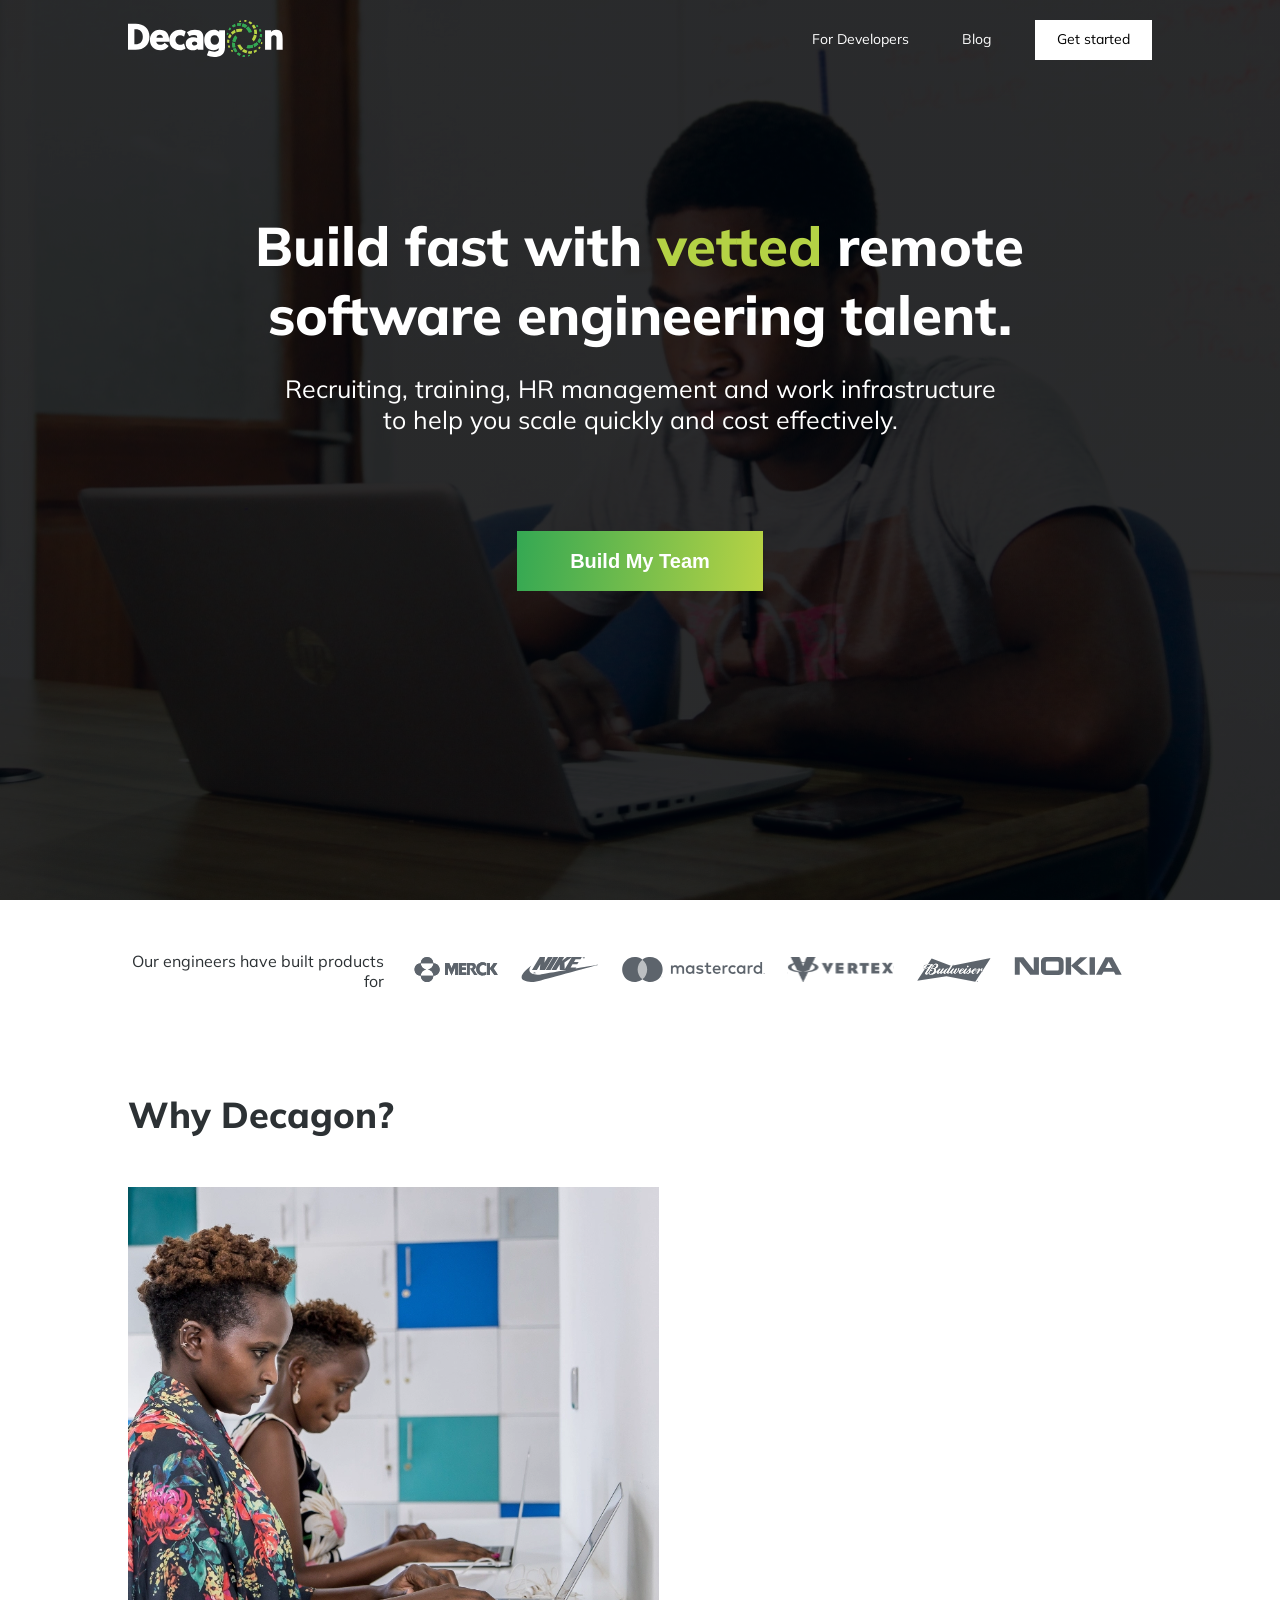
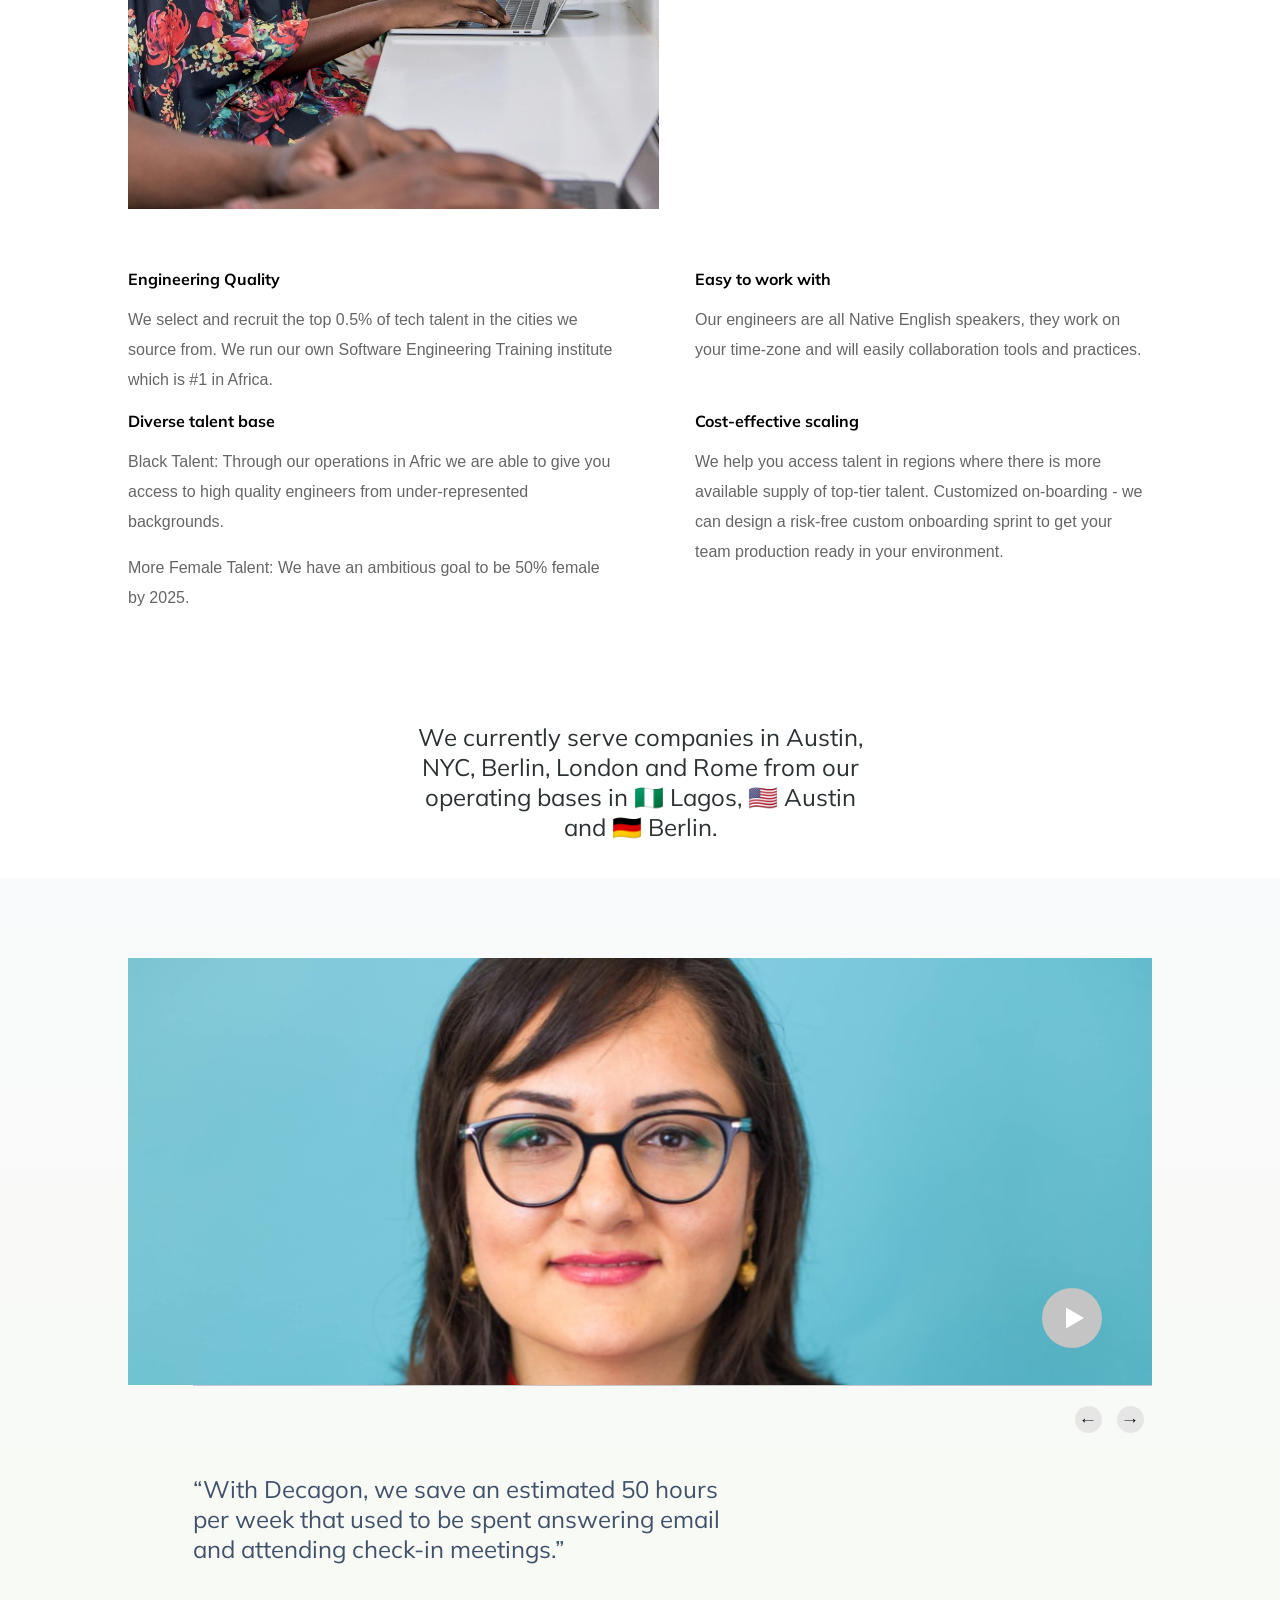
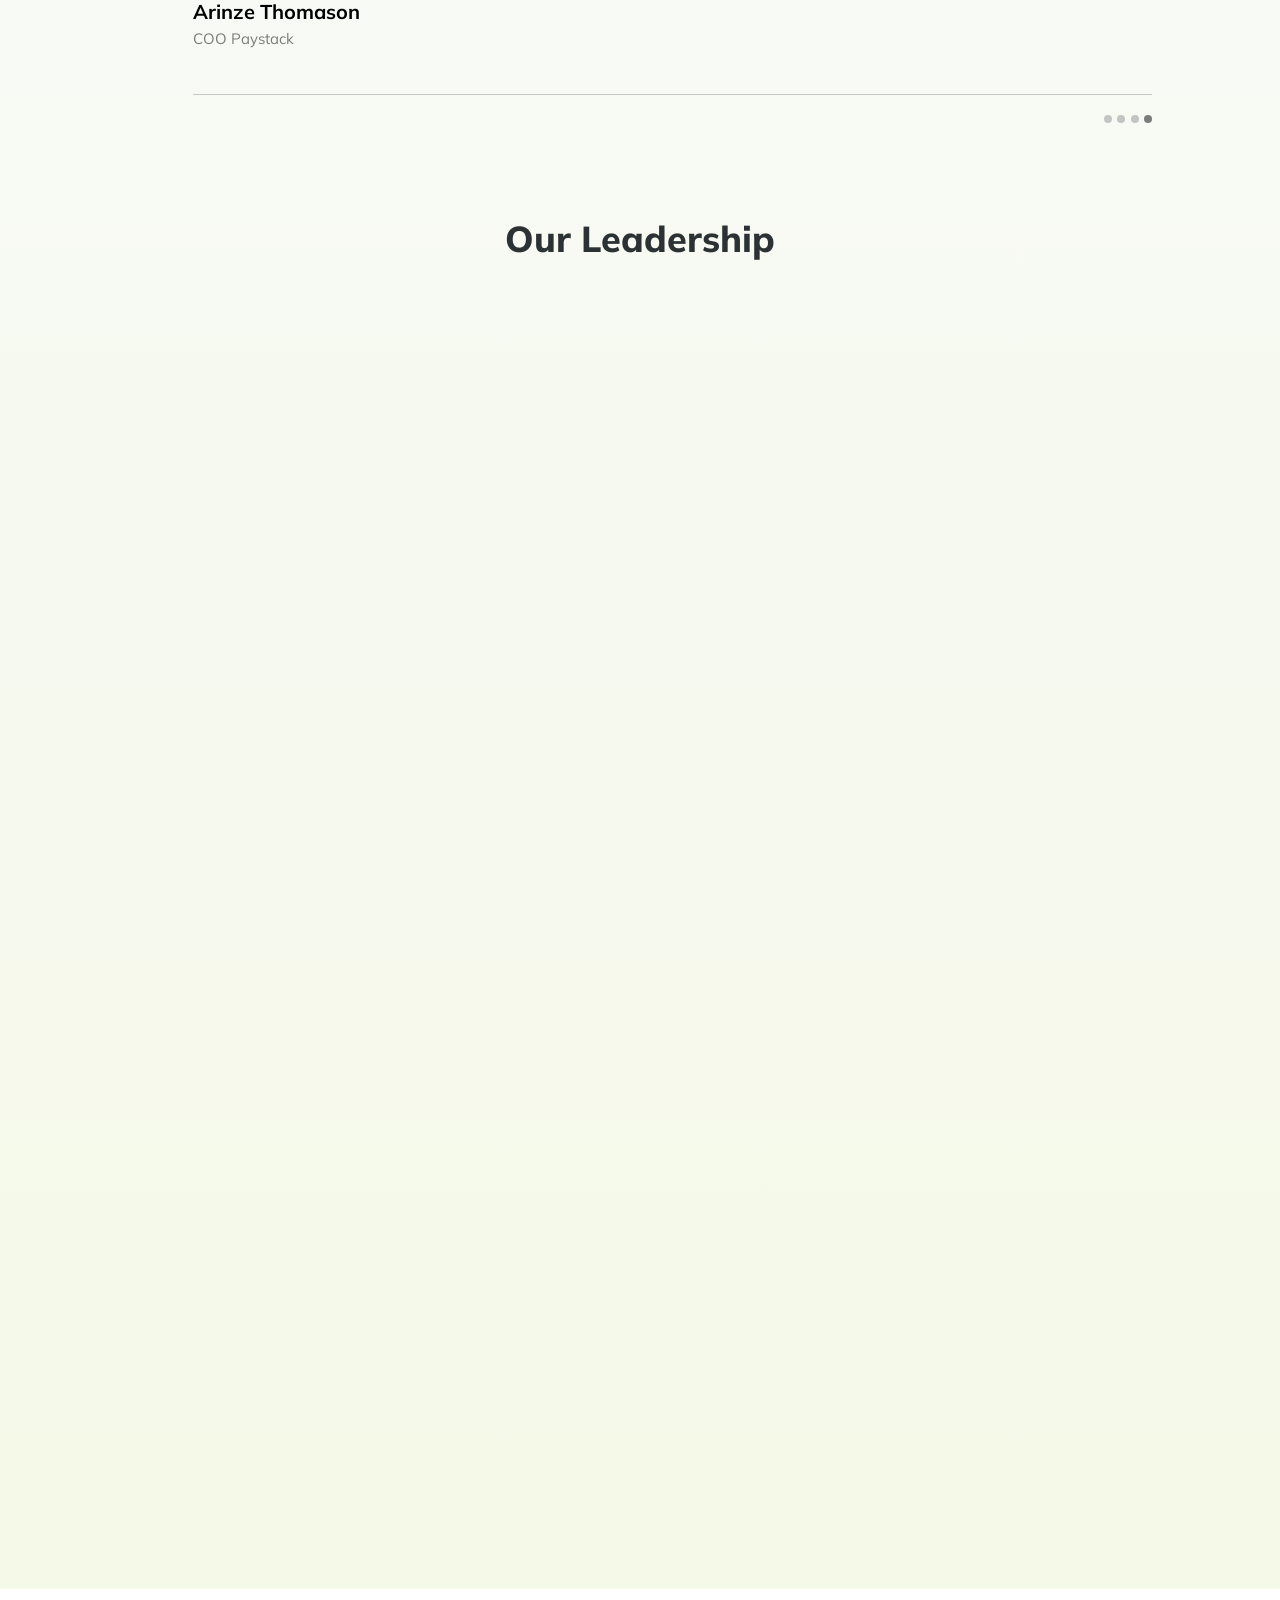
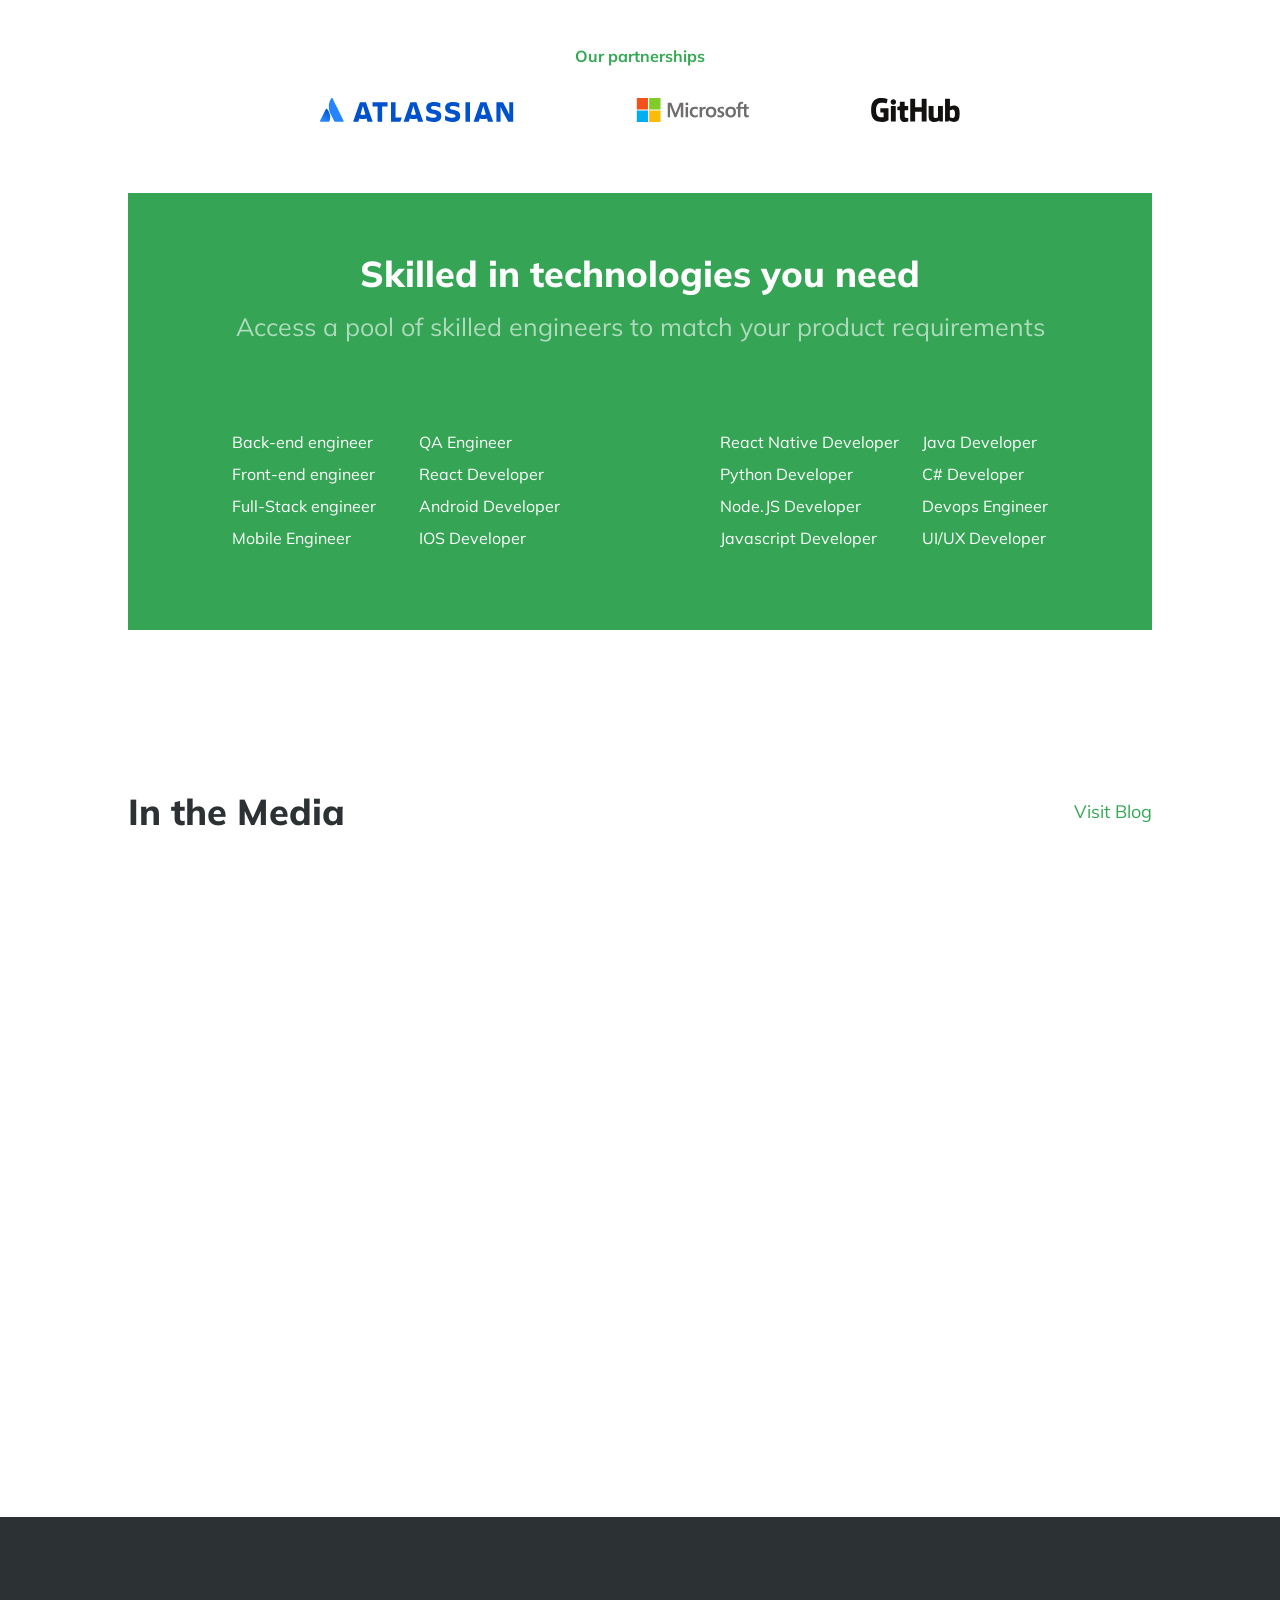
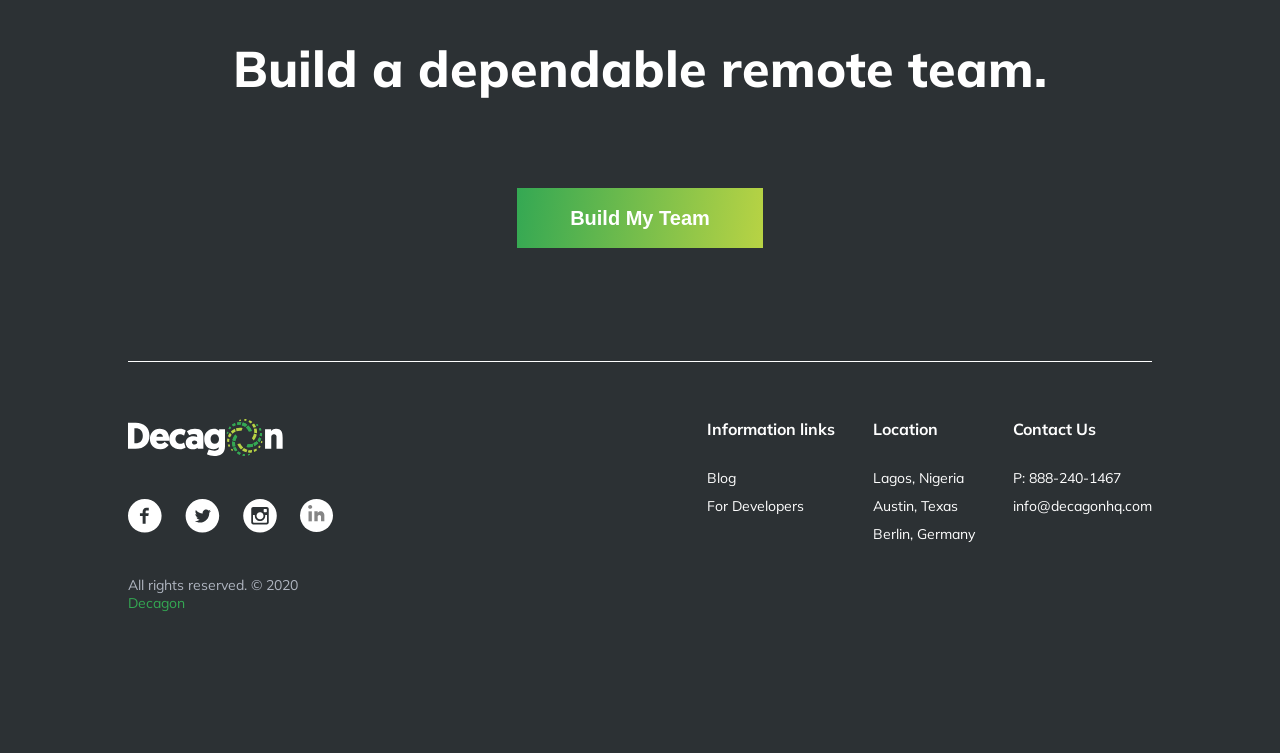
==== commit d72d6e13: "mobile 900" ====
--- a/index.html
+++ b/index.html
@@ -84,9 +84,9 @@
       </div>
     </div>
 
-    <div data-aos="fade-down-right" class="office-location">
+    <div data-aos="fade-down-right" class="office-location"><div class="office-content">
       We currently serve companies in Austin, NYC, Berlin, London and Rome from our operating bases in 🇳🇬 Lagos, 🇺🇸 Austin and 🇩🇪 Berlin.   
-    </div>
+    </div></div>
 
     <section class="leaders-section">
 
@@ -96,16 +96,13 @@
         </div>
         <div class="testimony-cover">
           <div class="testimony">
-            <div class="arrow-container">
-              <div class="arrow">
-                <img src="/images/Ellipse-5.svg" alt="">
-                <img src="/images/back-arrow.svg" alt="" id="backarrow">
-              </div>
-              <div class="arrow">
-                <img src="/images/Ellipse-6.svg" alt="">
-                <img src="/images/forward-arrow.svg" alt="" id="forwardarrow">
-              </div>
-            </div>
+              <img src="/images/Ellipse-5.svg" alt="" class="b-arrow">
+              <img src="/images/back-arrow.svg" alt="" id="backarrow">
+
+              <img src="/images/Ellipse-6.svg" alt="" class="f-arrow">
+              <img src="/images/forward-arrow.svg" alt="" id="forwardarrow">
+
+            
             <div class="testimony-content">
               “With Decagon, we save an estimated 50 hours per week that used to be spent answering email and attending check-in meetings.”
             </div>
--- a/assets/styles/scss/main.min.css
+++ b/assets/styles/scss/main.min.css
@@ -1 +1 @@
-@-ms-viewport{width:device-width}body{margin:0}html{-webkit-box-sizing:border-box;-moz-box-sizing:border-box;box-sizing:border-box;-ms-overflow-style:scrollbar}*,::after,::before{box-sizing:inherit}.container{position:relative;margin-left:auto;margin-right:auto;max-width:1120px;padding-right:15px;padding-left:15px}@media (min-width:576px){.container{padding-right:15px;padding-left:15px}}@media (min-width:768px){.container{padding-right:15px;padding-left:15px}}@media (min-width:992px){.container{padding-right:15px;padding-left:15px}}@media (min-width:1200px){.container{padding-right:15px;padding-left:15px}}.row{display:flex;flex-wrap:wrap;margin-right:-15px;margin-left:-15px}@media (min-width:576px){.row{margin-right:-15px;margin-left:-15px}}@media (min-width:768px){.row{margin-right:-15px;margin-left:-15px}}@media (min-width:992px){.row{margin-right:-15px;margin-left:-15px}}@media (min-width:1200px){.row{margin-right:-15px;margin-left:-15px}}.no-gutters{margin-right:0;margin-left:0}.no-gutters>.col,.no-gutters>[class*=col-]{padding-right:0;padding-left:0}.col,.col-1,.col-10,.col-11,.col-12,.col-2,.col-3,.col-4,.col-5,.col-6,.col-7,.col-8,.col-9,.col-lg,.col-lg-1,.col-lg-10,.col-lg-11,.col-lg-12,.col-lg-2,.col-lg-3,.col-lg-4,.col-lg-5,.col-lg-6,.col-lg-7,.col-lg-8,.col-lg-9,.col-md,.col-md-1,.col-md-10,.col-md-11,.col-md-12,.col-md-2,.col-md-3,.col-md-4,.col-md-5,.col-md-6,.col-md-7,.col-md-8,.col-md-9,.col-sm,.col-sm-1,.col-sm-10,.col-sm-11,.col-sm-12,.col-sm-2,.col-sm-3,.col-sm-4,.col-sm-5,.col-sm-6,.col-sm-7,.col-sm-8,.col-sm-9,.col-xl,.col-xl-1,.col-xl-10,.col-xl-11,.col-xl-12,.col-xl-2,.col-xl-3,.col-xl-4,.col-xl-5,.col-xl-6,.col-xl-7,.col-xl-8,.col-xl-9{position:relative;width:100%;min-height:1px;padding-right:15px;padding-left:15px}@media (min-width:576px){.col,.col-1,.col-10,.col-11,.col-12,.col-2,.col-3,.col-4,.col-5,.col-6,.col-7,.col-8,.col-9,.col-lg,.col-lg-1,.col-lg-10,.col-lg-11,.col-lg-12,.col-lg-2,.col-lg-3,.col-lg-4,.col-lg-5,.col-lg-6,.col-lg-7,.col-lg-8,.col-lg-9,.col-md,.col-md-1,.col-md-10,.col-md-11,.col-md-12,.col-md-2,.col-md-3,.col-md-4,.col-md-5,.col-md-6,.col-md-7,.col-md-8,.col-md-9,.col-sm,.col-sm-1,.col-sm-10,.col-sm-11,.col-sm-12,.col-sm-2,.col-sm-3,.col-sm-4,.col-sm-5,.col-sm-6,.col-sm-7,.col-sm-8,.col-sm-9,.col-xl,.col-xl-1,.col-xl-10,.col-xl-11,.col-xl-12,.col-xl-2,.col-xl-3,.col-xl-4,.col-xl-5,.col-xl-6,.col-xl-7,.col-xl-8,.col-xl-9{padding-right:15px;padding-left:15px}}@media (min-width:768px){.col,.col-1,.col-10,.col-11,.col-12,.col-2,.col-3,.col-4,.col-5,.col-6,.col-7,.col-8,.col-9,.col-lg,.col-lg-1,.col-lg-10,.col-lg-11,.col-lg-12,.col-lg-2,.col-lg-3,.col-lg-4,.col-lg-5,.col-lg-6,.col-lg-7,.col-lg-8,.col-lg-9,.col-md,.col-md-1,.col-md-10,.col-md-11,.col-md-12,.col-md-2,.col-md-3,.col-md-4,.col-md-5,.col-md-6,.col-md-7,.col-md-8,.col-md-9,.col-sm,.col-sm-1,.col-sm-10,.col-sm-11,.col-sm-12,.col-sm-2,.col-sm-3,.col-sm-4,.col-sm-5,.col-sm-6,.col-sm-7,.col-sm-8,.col-sm-9,.col-xl,.col-xl-1,.col-xl-10,.col-xl-11,.col-xl-12,.col-xl-2,.col-xl-3,.col-xl-4,.col-xl-5,.col-xl-6,.col-xl-7,.col-xl-8,.col-xl-9{padding-right:15px;padding-left:15px}}@media (min-width:992px){.col,.col-1,.col-10,.col-11,.col-12,.col-2,.col-3,.col-4,.col-5,.col-6,.col-7,.col-8,.col-9,.col-lg,.col-lg-1,.col-lg-10,.col-lg-11,.col-lg-12,.col-lg-2,.col-lg-3,.col-lg-4,.col-lg-5,.col-lg-6,.col-lg-7,.col-lg-8,.col-lg-9,.col-md,.col-md-1,.col-md-10,.col-md-11,.col-md-12,.col-md-2,.col-md-3,.col-md-4,.col-md-5,.col-md-6,.col-md-7,.col-md-8,.col-md-9,.col-sm,.col-sm-1,.col-sm-10,.col-sm-11,.col-sm-12,.col-sm-2,.col-sm-3,.col-sm-4,.col-sm-5,.col-sm-6,.col-sm-7,.col-sm-8,.col-sm-9,.col-xl,.col-xl-1,.col-xl-10,.col-xl-11,.col-xl-12,.col-xl-2,.col-xl-3,.col-xl-4,.col-xl-5,.col-xl-6,.col-xl-7,.col-xl-8,.col-xl-9{padding-right:15px;padding-left:15px}}@media (min-width:1200px){.col,.col-1,.col-10,.col-11,.col-12,.col-2,.col-3,.col-4,.col-5,.col-6,.col-7,.col-8,.col-9,.col-lg,.col-lg-1,.col-lg-10,.col-lg-11,.col-lg-12,.col-lg-2,.col-lg-3,.col-lg-4,.col-lg-5,.col-lg-6,.col-lg-7,.col-lg-8,.col-lg-9,.col-md,.col-md-1,.col-md-10,.col-md-11,.col-md-12,.col-md-2,.col-md-3,.col-md-4,.col-md-5,.col-md-6,.col-md-7,.col-md-8,.col-md-9,.col-sm,.col-sm-1,.col-sm-10,.col-sm-11,.col-sm-12,.col-sm-2,.col-sm-3,.col-sm-4,.col-sm-5,.col-sm-6,.col-sm-7,.col-sm-8,.col-sm-9,.col-xl,.col-xl-1,.col-xl-10,.col-xl-11,.col-xl-12,.col-xl-2,.col-xl-3,.col-xl-4,.col-xl-5,.col-xl-6,.col-xl-7,.col-xl-8,.col-xl-9{padding-right:15px;padding-left:15px}}.col{flex-basis:0;flex-grow:1;max-width:100%}.col-auto{flex:0 0 auto;width:auto}.col-1{flex:0 0 8.33333%;max-width:8.33333%}.col-2{flex:0 0 16.66667%;max-width:16.66667%}.col-3{flex:0 0 25%;max-width:25%}.col-4{flex:0 0 33.33333%;max-width:33.33333%}.col-5{flex:0 0 41.66667%;max-width:41.66667%}.col-6{flex:0 0 50%;max-width:50%}.col-7{flex:0 0 58.33333%;max-width:58.33333%}.col-8{flex:0 0 66.66667%;max-width:66.66667%}.col-9{flex:0 0 75%;max-width:75%}.col-10{flex:0 0 83.33333%;max-width:83.33333%}.col-11{flex:0 0 91.66667%;max-width:91.66667%}.col-12{flex:0 0 100%;max-width:100%}.pull-0{right:auto}.pull-1{right:8.33333%}.pull-2{right:16.66667%}.pull-3{right:25%}.pull-4{right:33.33333%}.pull-5{right:41.66667%}.pull-6{right:50%}.pull-7{right:58.33333%}.pull-8{right:66.66667%}.pull-9{right:75%}.pull-10{right:83.33333%}.pull-11{right:91.66667%}.pull-12{right:100%}.push-0{left:auto}.push-1{left:8.33333%}.push-2{left:16.66667%}.push-3{left:25%}.push-4{left:33.33333%}.push-5{left:41.66667%}.push-6{left:50%}.push-7{left:58.33333%}.push-8{left:66.66667%}.push-9{left:75%}.push-10{left:83.33333%}.push-11{left:91.66667%}.push-12{left:100%}.offset-1{margin-left:8.33333%}.offset-2{margin-left:16.66667%}.offset-3{margin-left:25%}.offset-4{margin-left:33.33333%}.offset-5{margin-left:41.66667%}.offset-6{margin-left:50%}.offset-7{margin-left:58.33333%}.offset-8{margin-left:66.66667%}.offset-9{margin-left:75%}.offset-10{margin-left:83.33333%}.offset-11{margin-left:91.66667%}@media (min-width:576px){.col-sm{flex-basis:0;flex-grow:1;max-width:100%}.col-sm-auto{flex:0 0 auto;width:auto}.col-sm-1{flex:0 0 8.33333%;max-width:8.33333%}.col-sm-2{flex:0 0 16.66667%;max-width:16.66667%}.col-sm-3{flex:0 0 25%;max-width:25%}.col-sm-4{flex:0 0 33.33333%;max-width:33.33333%}.col-sm-5{flex:0 0 41.66667%;max-width:41.66667%}.col-sm-6{flex:0 0 50%;max-width:50%}.col-sm-7{flex:0 0 58.33333%;max-width:58.33333%}.col-sm-8{flex:0 0 66.66667%;max-width:66.66667%}.col-sm-9{flex:0 0 75%;max-width:75%}.col-sm-10{flex:0 0 83.33333%;max-width:83.33333%}.col-sm-11{flex:0 0 91.66667%;max-width:91.66667%}.col-sm-12{flex:0 0 100%;max-width:100%}.pull-sm-0{right:auto}.pull-sm-1{right:8.33333%}.pull-sm-2{right:16.66667%}.pull-sm-3{right:25%}.pull-sm-4{right:33.33333%}.pull-sm-5{right:41.66667%}.pull-sm-6{right:50%}.pull-sm-7{right:58.33333%}.pull-sm-8{right:66.66667%}.pull-sm-9{right:75%}.pull-sm-10{right:83.33333%}.pull-sm-11{right:91.66667%}.pull-sm-12{right:100%}.push-sm-0{left:auto}.push-sm-1{left:8.33333%}.push-sm-2{left:16.66667%}.push-sm-3{left:25%}.push-sm-4{left:33.33333%}.push-sm-5{left:41.66667%}.push-sm-6{left:50%}.push-sm-7{left:58.33333%}.push-sm-8{left:66.66667%}.push-sm-9{left:75%}.push-sm-10{left:83.33333%}.push-sm-11{left:91.66667%}.push-sm-12{left:100%}.offset-sm-0{margin-left:0}.offset-sm-1{margin-left:8.33333%}.offset-sm-2{margin-left:16.66667%}.offset-sm-3{margin-left:25%}.offset-sm-4{margin-left:33.33333%}.offset-sm-5{margin-left:41.66667%}.offset-sm-6{margin-left:50%}.offset-sm-7{margin-left:58.33333%}.offset-sm-8{margin-left:66.66667%}.offset-sm-9{margin-left:75%}.offset-sm-10{margin-left:83.33333%}.offset-sm-11{margin-left:91.66667%}}@media (min-width:768px){.col-md{flex-basis:0;flex-grow:1;max-width:100%}.col-md-auto{flex:0 0 auto;width:auto}.col-md-1{flex:0 0 8.33333%;max-width:8.33333%}.col-md-2{flex:0 0 16.66667%;max-width:16.66667%}.col-md-3{flex:0 0 25%;max-width:25%}.col-md-4{flex:0 0 33.33333%;max-width:33.33333%}.col-md-5{flex:0 0 41.66667%;max-width:41.66667%}.col-md-6{flex:0 0 50%;max-width:50%}.col-md-7{flex:0 0 58.33333%;max-width:58.33333%}.col-md-8{flex:0 0 66.66667%;max-width:66.66667%}.col-md-9{flex:0 0 75%;max-width:75%}.col-md-10{flex:0 0 83.33333%;max-width:83.33333%}.col-md-11{flex:0 0 91.66667%;max-width:91.66667%}.col-md-12{flex:0 0 100%;max-width:100%}.pull-md-0{right:auto}.pull-md-1{right:8.33333%}.pull-md-2{right:16.66667%}.pull-md-3{right:25%}.pull-md-4{right:33.33333%}.pull-md-5{right:41.66667%}.pull-md-6{right:50%}.pull-md-7{right:58.33333%}.pull-md-8{right:66.66667%}.pull-md-9{right:75%}.pull-md-10{right:83.33333%}.pull-md-11{right:91.66667%}.pull-md-12{right:100%}.push-md-0{left:auto}.push-md-1{left:8.33333%}.push-md-2{left:16.66667%}.push-md-3{left:25%}.push-md-4{left:33.33333%}.push-md-5{left:41.66667%}.push-md-6{left:50%}.push-md-7{left:58.33333%}.push-md-8{left:66.66667%}.push-md-9{left:75%}.push-md-10{left:83.33333%}.push-md-11{left:91.66667%}.push-md-12{left:100%}.offset-md-0{margin-left:0}.offset-md-1{margin-left:8.33333%}.offset-md-2{margin-left:16.66667%}.offset-md-3{margin-left:25%}.offset-md-4{margin-left:33.33333%}.offset-md-5{margin-left:41.66667%}.offset-md-6{margin-left:50%}.offset-md-7{margin-left:58.33333%}.offset-md-8{margin-left:66.66667%}.offset-md-9{margin-left:75%}.offset-md-10{margin-left:83.33333%}.offset-md-11{margin-left:91.66667%}}@media (min-width:992px){.col-lg{flex-basis:0;flex-grow:1;max-width:100%}.col-lg-auto{flex:0 0 auto;width:auto}.col-lg-1{flex:0 0 8.33333%;max-width:8.33333%}.col-lg-2{flex:0 0 16.66667%;max-width:16.66667%}.col-lg-3{flex:0 0 25%;max-width:25%}.col-lg-4{flex:0 0 33.33333%;max-width:33.33333%}.col-lg-5{flex:0 0 41.66667%;max-width:41.66667%}.col-lg-6{flex:0 0 50%;max-width:50%}.col-lg-7{flex:0 0 58.33333%;max-width:58.33333%}.col-lg-8{flex:0 0 66.66667%;max-width:66.66667%}.col-lg-9{flex:0 0 75%;max-width:75%}.col-lg-10{flex:0 0 83.33333%;max-width:83.33333%}.col-lg-11{flex:0 0 91.66667%;max-width:91.66667%}.col-lg-12{flex:0 0 100%;max-width:100%}.pull-lg-0{right:auto}.pull-lg-1{right:8.33333%}.pull-lg-2{right:16.66667%}.pull-lg-3{right:25%}.pull-lg-4{right:33.33333%}.pull-lg-5{right:41.66667%}.pull-lg-6{right:50%}.pull-lg-7{right:58.33333%}.pull-lg-8{right:66.66667%}.pull-lg-9{right:75%}.pull-lg-10{right:83.33333%}.pull-lg-11{right:91.66667%}.pull-lg-12{right:100%}.push-lg-0{left:auto}.push-lg-1{left:8.33333%}.push-lg-2{left:16.66667%}.push-lg-3{left:25%}.push-lg-4{left:33.33333%}.push-lg-5{left:41.66667%}.push-lg-6{left:50%}.push-lg-7{left:58.33333%}.push-lg-8{left:66.66667%}.push-lg-9{left:75%}.push-lg-10{left:83.33333%}.push-lg-11{left:91.66667%}.push-lg-12{left:100%}.offset-lg-0{margin-left:0}.offset-lg-1{margin-left:8.33333%}.offset-lg-2{margin-left:16.66667%}.offset-lg-3{margin-left:25%}.offset-lg-4{margin-left:33.33333%}.offset-lg-5{margin-left:41.66667%}.offset-lg-6{margin-left:50%}.offset-lg-7{margin-left:58.33333%}.offset-lg-8{margin-left:66.66667%}.offset-lg-9{margin-left:75%}.offset-lg-10{margin-left:83.33333%}.offset-lg-11{margin-left:91.66667%}}@media (min-width:1200px){.col-xl{flex-basis:0;flex-grow:1;max-width:100%}.col-xl-auto{flex:0 0 auto;width:auto}.col-xl-1{flex:0 0 8.33333%;max-width:8.33333%}.col-xl-2{flex:0 0 16.66667%;max-width:16.66667%}.col-xl-3{flex:0 0 25%;max-width:25%}.col-xl-4{flex:0 0 33.33333%;max-width:33.33333%}.col-xl-5{flex:0 0 41.66667%;max-width:41.66667%}.col-xl-6{flex:0 0 50%;max-width:50%}.col-xl-7{flex:0 0 58.33333%;max-width:58.33333%}.col-xl-8{flex:0 0 66.66667%;max-width:66.66667%}.col-xl-9{flex:0 0 75%;max-width:75%}.col-xl-10{flex:0 0 83.33333%;max-width:83.33333%}.col-xl-11{flex:0 0 91.66667%;max-width:91.66667%}.col-xl-12{flex:0 0 100%;max-width:100%}.pull-xl-0{right:auto}.pull-xl-1{right:8.33333%}.pull-xl-2{right:16.66667%}.pull-xl-3{right:25%}.pull-xl-4{right:33.33333%}.pull-xl-5{right:41.66667%}.pull-xl-6{right:50%}.pull-xl-7{right:58.33333%}.pull-xl-8{right:66.66667%}.pull-xl-9{right:75%}.pull-xl-10{right:83.33333%}.pull-xl-11{right:91.66667%}.pull-xl-12{right:100%}.push-xl-0{left:auto}.push-xl-1{left:8.33333%}.push-xl-2{left:16.66667%}.push-xl-3{left:25%}.push-xl-4{left:33.33333%}.push-xl-5{left:41.66667%}.push-xl-6{left:50%}.push-xl-7{left:58.33333%}.push-xl-8{left:66.66667%}.push-xl-9{left:75%}.push-xl-10{left:83.33333%}.push-xl-11{left:91.66667%}.push-xl-12{left:100%}.offset-xl-0{margin-left:0}.offset-xl-1{margin-left:8.33333%}.offset-xl-2{margin-left:16.66667%}.offset-xl-3{margin-left:25%}.offset-xl-4{margin-left:33.33333%}.offset-xl-5{margin-left:41.66667%}.offset-xl-6{margin-left:50%}.offset-xl-7{margin-left:58.33333%}.offset-xl-8{margin-left:66.66667%}.offset-xl-9{margin-left:75%}.offset-xl-10{margin-left:83.33333%}.offset-xl-11{margin-left:91.66667%}}.clearfix:after,.clearfix:before{content:"";display:table}.clearfix:after{clear:both}.align-baseline{vertical-align:baseline!important}.align-top{vertical-align:top!important}.align-middle{vertical-align:middle!important}.align-bottom{vertical-align:bottom!important}.align-text-bottom{vertical-align:text-bottom!important}.align-text-top{vertical-align:text-top!important}.d-none{display:none!important}.d-inline{display:inline!important}.d-inline-block{display:inline-block!important}.d-block{display:block!important}.d-table{display:table!important}.d-table-cell{display:table-cell!important}.arrow-container,.btn-cover,.client,.client-wrapper,.d-flex,.footer-contact,.footer-location,.footer-socmed,.leadership,.linkedIn,.loading-img,.media-content,.media-header,.menu-cover,.navbar,.partners-logo,.skills,.skills-gp,.testimony-container,.workspace-container,.workspace-content-wrapper{display:flex!important}.d-inline-flex{display:inline-flex!important}.order-first{order:-1}.order-last{order:1}.order-0{order:0}.flex-row{flex-direction:row!important}.flex-column{flex-direction:column!important}.flex-row-reverse{flex-direction:row-reverse!important}.flex-column-reverse{flex-direction:column-reverse!important}.client,.client-wrapper,.flex-wrap,.leadership,.testimony-container,.workspace-container,.workspace-content-wrapper{flex-wrap:wrap!important}.flex-nowrap{flex-wrap:nowrap!important}.flex-wrap-reverse{flex-wrap:wrap-reverse!important}.justify-content-start{justify-content:flex-start!important}.arrow-container,.justify-content-end,.loading-img{justify-content:flex-end!important}.btn-cover,.justify-content-center{justify-content:center!important}.client,.footer-location,.footer-socmed,.justify-content-between,.leadership,.linkedIn,.media-header,.menu-cover,.navbar,.partners-logo,.skills-gp,.workspace-content-wrapper{justify-content:space-between!important}.justify-content-around{justify-content:space-around!important}.align-items-start{align-items:flex-start!important}.align-items-end{align-items:flex-end!important}.align-items-center,.client-wrapper,.linkedIn,.media-header{align-items:center!important}.align-items-baseline{align-items:baseline!important}.align-items-stretch{align-items:stretch!important}.align-content-start{align-content:flex-start!important}.align-content-end{align-content:flex-end!important}.align-content-center{align-content:center!important}.align-content-between{align-content:space-between!important}.align-content-around{align-content:space-around!important}.align-content-stretch{align-content:stretch!important}.align-self-auto{align-self:auto!important}.align-self-start{align-self:flex-start!important}.align-self-end{align-self:flex-end!important}.align-self-center{align-self:center!important}.align-self-baseline{align-self:baseline!important}.align-self-stretch{align-self:stretch!important}.p-0{padding:0}.py-0{padding-left:0;padding-right:0}.px-0{padding-top:0;padding-bottom:0}.pt-0{padding-top:0}.pb-0{padding-bottom:0}.pl-0{padding-left:0}.pr-0{padding-right:0}.m-auto{margin:auto}.my-auto{margin-top:auto;margin-bottom:auto}.mx-auto{margin-left:auto;margin-right:auto}.mt-auto{margin-top:auto}.mb-auto{margin-bottom:auto}.ml-auto{margin-left:auto}.mr-auto{margin-right:auto}.m-0{margin:0}.my-0{margin-left:0;margin-right:0}.mx-0{margin-top:0;margin-bottom:0}.mt-0{margin-top:0}.mb-0{margin-bottom:0}.ml-0{margin-left:0}.mr-0{margin-right:0}.p-5{padding:5px}.py-5{padding-left:5px;padding-right:5px}.px-5{padding-top:5px;padding-bottom:5px}.pt-5{padding-top:5px}.pb-5{padding-bottom:5px}.pl-5{padding-left:5px}.pr-5{padding-right:5px}.m-auto{margin:auto}.my-auto{margin-top:auto;margin-bottom:auto}.mx-auto{margin-left:auto;margin-right:auto}.mt-auto{margin-top:auto}.mb-auto{margin-bottom:auto}.ml-auto{margin-left:auto}.mr-auto{margin-right:auto}.m-5{margin:5px}.my-5{margin-left:5px;margin-right:5px}.mx-5{margin-top:5px;margin-bottom:5px}.mt-5{margin-top:5px}.mb-5{margin-bottom:5px}.ml-5{margin-left:5px}.mr-5{margin-right:5px}.p-10{padding:10px}.py-10{padding-left:10px;padding-right:10px}.px-10{padding-top:10px;padding-bottom:10px}.pt-10{padding-top:10px}.pb-10{padding-bottom:10px}.pl-10{padding-left:10px}.pr-10{padding-right:10px}.m-auto{margin:auto}.my-auto{margin-top:auto;margin-bottom:auto}.mx-auto{margin-left:auto;margin-right:auto}.mt-auto{margin-top:auto}.mb-auto{margin-bottom:auto}.ml-auto{margin-left:auto}.mr-auto{margin-right:auto}.m-10{margin:10px}.my-10{margin-left:10px;margin-right:10px}.mx-10{margin-top:10px;margin-bottom:10px}.mt-10{margin-top:10px}.mb-10{margin-bottom:10px}.ml-10{margin-left:10px}.mr-10{margin-right:10px}.p-15{padding:15px}.py-15{padding-left:15px;padding-right:15px}.px-15{padding-top:15px;padding-bottom:15px}.pt-15{padding-top:15px}.pb-15{padding-bottom:15px}.pl-15{padding-left:15px}.pr-15{padding-right:15px}.m-auto{margin:auto}.my-auto{margin-top:auto;margin-bottom:auto}.mx-auto{margin-left:auto;margin-right:auto}.mt-auto{margin-top:auto}.mb-auto{margin-bottom:auto}.ml-auto{margin-left:auto}.mr-auto{margin-right:auto}.m-15{margin:15px}.my-15{margin-left:15px;margin-right:15px}.mx-15{margin-top:15px;margin-bottom:15px}.mt-15{margin-top:15px}.mb-15{margin-bottom:15px}.ml-15{margin-left:15px}.mr-15{margin-right:15px}.p-20{padding:20px}.py-20{padding-left:20px;padding-right:20px}.px-20{padding-top:20px;padding-bottom:20px}.pt-20{padding-top:20px}.pb-20{padding-bottom:20px}.pl-20{padding-left:20px}.pr-20{padding-right:20px}.m-auto{margin:auto}.my-auto{margin-top:auto;margin-bottom:auto}.mx-auto{margin-left:auto;margin-right:auto}.mt-auto{margin-top:auto}.mb-auto{margin-bottom:auto}.ml-auto{margin-left:auto}.mr-auto{margin-right:auto}.m-20{margin:20px}.my-20{margin-left:20px;margin-right:20px}.mx-20{margin-top:20px;margin-bottom:20px}.mt-20{margin-top:20px}.mb-20{margin-bottom:20px}.ml-20{margin-left:20px}.mr-20{margin-right:20px}.p-30{padding:30px}.py-30{padding-left:30px;padding-right:30px}.px-30{padding-top:30px;padding-bottom:30px}.pt-30{padding-top:30px}.pb-30{padding-bottom:30px}.pl-30{padding-left:30px}.pr-30{padding-right:30px}.m-auto{margin:auto}.my-auto{margin-top:auto;margin-bottom:auto}.mx-auto{margin-left:auto;margin-right:auto}.mt-auto{margin-top:auto}.mb-auto{margin-bottom:auto}.ml-auto{margin-left:auto}.mr-auto{margin-right:auto}.m-30{margin:30px}.my-30{margin-left:30px;margin-right:30px}.mx-30{margin-top:30px;margin-bottom:30px}.mt-30{margin-top:30px}.mb-30{margin-bottom:30px}.ml-30{margin-left:30px}.mr-30{margin-right:30px}.p-40{padding:40px}.py-40{padding-left:40px;padding-right:40px}.px-40{padding-top:40px;padding-bottom:40px}.pt-40{padding-top:40px}.pb-40{padding-bottom:40px}.pl-40{padding-left:40px}.pr-40{padding-right:40px}.m-auto{margin:auto}.my-auto{margin-top:auto;margin-bottom:auto}.mx-auto{margin-left:auto;margin-right:auto}.mt-auto{margin-top:auto}.mb-auto{margin-bottom:auto}.ml-auto{margin-left:auto}.mr-auto{margin-right:auto}.m-40{margin:40px}.my-40{margin-left:40px;margin-right:40px}.mx-40{margin-top:40px;margin-bottom:40px}.mt-40{margin-top:40px}.mb-40{margin-bottom:40px}.ml-40{margin-left:40px}.mr-40{margin-right:40px}.p-50{padding:50px}.py-50{padding-left:50px;padding-right:50px}.px-50{padding-top:50px;padding-bottom:50px}.pt-50{padding-top:50px}.pb-50{padding-bottom:50px}.pl-50{padding-left:50px}.pr-50{padding-right:50px}.m-auto{margin:auto}.my-auto{margin-top:auto;margin-bottom:auto}.mx-auto{margin-left:auto;margin-right:auto}.mt-auto{margin-top:auto}.mb-auto{margin-bottom:auto}.ml-auto{margin-left:auto}.mr-auto{margin-right:auto}.m-50{margin:50px}.my-50{margin-left:50px;margin-right:50px}.mx-50{margin-top:50px;margin-bottom:50px}.mt-50{margin-top:50px}.mb-50{margin-bottom:50px}.ml-50{margin-left:50px}.mr-50{margin-right:50px}.p-60{padding:60px}.py-60{padding-left:60px;padding-right:60px}.px-60{padding-top:60px;padding-bottom:60px}.pt-60{padding-top:60px}.pb-60{padding-bottom:60px}.pl-60{padding-left:60px}.pr-60{padding-right:60px}.m-auto{margin:auto}.my-auto{margin-top:auto;margin-bottom:auto}.mx-auto{margin-left:auto;margin-right:auto}.mt-auto{margin-top:auto}.mb-auto{margin-bottom:auto}.ml-auto{margin-left:auto}.mr-auto{margin-right:auto}.m-60{margin:60px}.my-60{margin-left:60px;margin-right:60px}.mx-60{margin-top:60px;margin-bottom:60px}.mt-60{margin-top:60px}.mb-60{margin-bottom:60px}.ml-60{margin-left:60px}.mr-60{margin-right:60px}.p-70{padding:70px}.py-70{padding-left:70px;padding-right:70px}.px-70{padding-top:70px;padding-bottom:70px}.pt-70{padding-top:70px}.pb-70{padding-bottom:70px}.pl-70{padding-left:70px}.pr-70{padding-right:70px}.m-auto{margin:auto}.my-auto{margin-top:auto;margin-bottom:auto}.mx-auto{margin-left:auto;margin-right:auto}.mt-auto{margin-top:auto}.mb-auto{margin-bottom:auto}.ml-auto{margin-left:auto}.mr-auto{margin-right:auto}.m-70{margin:70px}.my-70{margin-left:70px;margin-right:70px}.mx-70{margin-top:70px;margin-bottom:70px}.mt-70{margin-top:70px}.mb-70{margin-bottom:70px}.ml-70{margin-left:70px}.mr-70{margin-right:70px}.p-80{padding:80px}.py-80{padding-left:80px;padding-right:80px}.px-80{padding-top:80px;padding-bottom:80px}.pt-80{padding-top:80px}.pb-80{padding-bottom:80px}.pl-80{padding-left:80px}.pr-80{padding-right:80px}.m-auto{margin:auto}.my-auto{margin-top:auto;margin-bottom:auto}.mx-auto{margin-left:auto;margin-right:auto}.mt-auto{margin-top:auto}.mb-auto{margin-bottom:auto}.ml-auto{margin-left:auto}.mr-auto{margin-right:auto}.m-80{margin:80px}.my-80{margin-left:80px;margin-right:80px}.mx-80{margin-top:80px;margin-bottom:80px}.mt-80{margin-top:80px}.mb-80{margin-bottom:80px}.ml-80{margin-left:80px}.mr-80{margin-right:80px}.p-90{padding:90px}.py-90{padding-left:90px;padding-right:90px}.px-90{padding-top:90px;padding-bottom:90px}.pt-90{padding-top:90px}.pb-90{padding-bottom:90px}.pl-90{padding-left:90px}.pr-90{padding-right:90px}.m-auto{margin:auto}.my-auto{margin-top:auto;margin-bottom:auto}.mx-auto{margin-left:auto;margin-right:auto}.mt-auto{margin-top:auto}.mb-auto{margin-bottom:auto}.ml-auto{margin-left:auto}.mr-auto{margin-right:auto}.m-90{margin:90px}.my-90{margin-left:90px;margin-right:90px}.mx-90{margin-top:90px;margin-bottom:90px}.mt-90{margin-top:90px}.mb-90{margin-bottom:90px}.ml-90{margin-left:90px}.mr-90{margin-right:90px}.p-100{padding:100px}.py-100{padding-left:100px;padding-right:100px}.px-100{padding-top:100px;padding-bottom:100px}.pt-100{padding-top:100px}.pb-100{padding-bottom:100px}.pl-100{padding-left:100px}.pr-100{padding-right:100px}.m-auto{margin:auto}.my-auto{margin-top:auto;margin-bottom:auto}.mx-auto{margin-left:auto;margin-right:auto}.mt-auto{margin-top:auto}.mb-auto{margin-bottom:auto}.ml-auto{margin-left:auto}.mr-auto{margin-right:auto}.m-100{margin:100px}.my-100{margin-left:100px;margin-right:100px}.mx-100{margin-top:100px;margin-bottom:100px}.mt-100{margin-top:100px}.mb-100{margin-bottom:100px}.ml-100{margin-left:100px}.mr-100{margin-right:100px}@media (min-width:576px){.d-sm-none{display:none!important}.d-sm-inline{display:inline!important}.d-sm-inline-block{display:inline-block!important}.d-sm-block{display:block!important}.d-sm-table{display:table!important}.d-sm-table-cell{display:table-cell!important}.d-sm-flex{display:flex!important}.d-sm-inline-flex{display:inline-flex!important}.order-sm-first{order:-1}.order-sm-last{order:1}.order-sm-0{order:0}.flex-sm-row{flex-direction:row!important}.flex-sm-column{flex-direction:column!important}.flex-sm-row-reverse{flex-direction:row-reverse!important}.flex-sm-column-reverse{flex-direction:column-reverse!important}.flex-sm-wrap{flex-wrap:wrap!important}.flex-sm-nowrap{flex-wrap:nowrap!important}.flex-sm-wrap-reverse{flex-wrap:wrap-reverse!important}.justify-content-sm-start{justify-content:flex-start!important}.justify-content-sm-end{justify-content:flex-end!important}.justify-content-sm-center{justify-content:center!important}.justify-content-sm-between{justify-content:space-between!important}.justify-content-sm-around{justify-content:space-around!important}.align-items-sm-start{align-items:flex-start!important}.align-items-sm-end{align-items:flex-end!important}.align-items-sm-center{align-items:center!important}.align-items-sm-baseline{align-items:baseline!important}.align-items-sm-stretch{align-items:stretch!important}.align-content-sm-start{align-content:flex-start!important}.align-content-sm-end{align-content:flex-end!important}.align-content-sm-center{align-content:center!important}.align-content-sm-between{align-content:space-between!important}.align-content-sm-around{align-content:space-around!important}.align-content-sm-stretch{align-content:stretch!important}.align-self-sm-auto{align-self:auto!important}.align-self-sm-start{align-self:flex-start!important}.align-self-sm-end{align-self:flex-end!important}.align-self-sm-center{align-self:center!important}.align-self-sm-baseline{align-self:baseline!important}.align-self-sm-stretch{align-self:stretch!important}.p-sm-0{padding:0}.py-sm-0{padding-left:0;padding-right:0}.px-sm-0{padding-top:0;padding-bottom:0}.pt-sm-0{padding-top:0}.pb-sm-0{padding-bottom:0}.pl-sm-0{padding-left:0}.pr-sm-0{padding-right:0}.m-sm-auto{margin:auto}.my-sm-auto{margin-top:auto;margin-bottom:auto}.mx-sm-auto{margin-left:auto;margin-right:auto}.mt-sm-auto{margin-top:auto}.mb-sm-auto{margin-bottom:auto}.ml-sm-auto{margin-left:auto}.mr-sm-auto{margin-right:auto}.m-sm-0{margin:0}.my-sm-0{margin-left:0;margin-right:0}.mx-sm-0{margin-top:0;margin-bottom:0}.mt-sm-0{margin-top:0}.mb-sm-0{margin-bottom:0}.ml-sm-0{margin-left:0}.mr-sm-0{margin-right:0}.p-sm-5{padding:5px}.py-sm-5{padding-left:5px;padding-right:5px}.px-sm-5{padding-top:5px;padding-bottom:5px}.pt-sm-5{padding-top:5px}.pb-sm-5{padding-bottom:5px}.pl-sm-5{padding-left:5px}.pr-sm-5{padding-right:5px}.m-sm-auto{margin:auto}.my-sm-auto{margin-top:auto;margin-bottom:auto}.mx-sm-auto{margin-left:auto;margin-right:auto}.mt-sm-auto{margin-top:auto}.mb-sm-auto{margin-bottom:auto}.ml-sm-auto{margin-left:auto}.mr-sm-auto{margin-right:auto}.m-sm-5{margin:5px}.my-sm-5{margin-left:5px;margin-right:5px}.mx-sm-5{margin-top:5px;margin-bottom:5px}.mt-sm-5{margin-top:5px}.mb-sm-5{margin-bottom:5px}.ml-sm-5{margin-left:5px}.mr-sm-5{margin-right:5px}.p-sm-10{padding:10px}.py-sm-10{padding-left:10px;padding-right:10px}.px-sm-10{padding-top:10px;padding-bottom:10px}.pt-sm-10{padding-top:10px}.pb-sm-10{padding-bottom:10px}.pl-sm-10{padding-left:10px}.pr-sm-10{padding-right:10px}.m-sm-auto{margin:auto}.my-sm-auto{margin-top:auto;margin-bottom:auto}.mx-sm-auto{margin-left:auto;margin-right:auto}.mt-sm-auto{margin-top:auto}.mb-sm-auto{margin-bottom:auto}.ml-sm-auto{margin-left:auto}.mr-sm-auto{margin-right:auto}.m-sm-10{margin:10px}.my-sm-10{margin-left:10px;margin-right:10px}.mx-sm-10{margin-top:10px;margin-bottom:10px}.mt-sm-10{margin-top:10px}.mb-sm-10{margin-bottom:10px}.ml-sm-10{margin-left:10px}.mr-sm-10{margin-right:10px}.p-sm-15{padding:15px}.py-sm-15{padding-left:15px;padding-right:15px}.px-sm-15{padding-top:15px;padding-bottom:15px}.pt-sm-15{padding-top:15px}.pb-sm-15{padding-bottom:15px}.pl-sm-15{padding-left:15px}.pr-sm-15{padding-right:15px}.m-sm-auto{margin:auto}.my-sm-auto{margin-top:auto;margin-bottom:auto}.mx-sm-auto{margin-left:auto;margin-right:auto}.mt-sm-auto{margin-top:auto}.mb-sm-auto{margin-bottom:auto}.ml-sm-auto{margin-left:auto}.mr-sm-auto{margin-right:auto}.m-sm-15{margin:15px}.my-sm-15{margin-left:15px;margin-right:15px}.mx-sm-15{margin-top:15px;margin-bottom:15px}.mt-sm-15{margin-top:15px}.mb-sm-15{margin-bottom:15px}.ml-sm-15{margin-left:15px}.mr-sm-15{margin-right:15px}.p-sm-20{padding:20px}.py-sm-20{padding-left:20px;padding-right:20px}.px-sm-20{padding-top:20px;padding-bottom:20px}.pt-sm-20{padding-top:20px}.pb-sm-20{padding-bottom:20px}.pl-sm-20{padding-left:20px}.pr-sm-20{padding-right:20px}.m-sm-auto{margin:auto}.my-sm-auto{margin-top:auto;margin-bottom:auto}.mx-sm-auto{margin-left:auto;margin-right:auto}.mt-sm-auto{margin-top:auto}.mb-sm-auto{margin-bottom:auto}.ml-sm-auto{margin-left:auto}.mr-sm-auto{margin-right:auto}.m-sm-20{margin:20px}.my-sm-20{margin-left:20px;margin-right:20px}.mx-sm-20{margin-top:20px;margin-bottom:20px}.mt-sm-20{margin-top:20px}.mb-sm-20{margin-bottom:20px}.ml-sm-20{margin-left:20px}.mr-sm-20{margin-right:20px}.p-sm-30{padding:30px}.py-sm-30{padding-left:30px;padding-right:30px}.px-sm-30{padding-top:30px;padding-bottom:30px}.pt-sm-30{padding-top:30px}.pb-sm-30{padding-bottom:30px}.pl-sm-30{padding-left:30px}.pr-sm-30{padding-right:30px}.m-sm-auto{margin:auto}.my-sm-auto{margin-top:auto;margin-bottom:auto}.mx-sm-auto{margin-left:auto;margin-right:auto}.mt-sm-auto{margin-top:auto}.mb-sm-auto{margin-bottom:auto}.ml-sm-auto{margin-left:auto}.mr-sm-auto{margin-right:auto}.m-sm-30{margin:30px}.my-sm-30{margin-left:30px;margin-right:30px}.mx-sm-30{margin-top:30px;margin-bottom:30px}.mt-sm-30{margin-top:30px}.mb-sm-30{margin-bottom:30px}.ml-sm-30{margin-left:30px}.mr-sm-30{margin-right:30px}.p-sm-40{padding:40px}.py-sm-40{padding-left:40px;padding-right:40px}.px-sm-40{padding-top:40px;padding-bottom:40px}.pt-sm-40{padding-top:40px}.pb-sm-40{padding-bottom:40px}.pl-sm-40{padding-left:40px}.pr-sm-40{padding-right:40px}.m-sm-auto{margin:auto}.my-sm-auto{margin-top:auto;margin-bottom:auto}.mx-sm-auto{margin-left:auto;margin-right:auto}.mt-sm-auto{margin-top:auto}.mb-sm-auto{margin-bottom:auto}.ml-sm-auto{margin-left:auto}.mr-sm-auto{margin-right:auto}.m-sm-40{margin:40px}.my-sm-40{margin-left:40px;margin-right:40px}.mx-sm-40{margin-top:40px;margin-bottom:40px}.mt-sm-40{margin-top:40px}.mb-sm-40{margin-bottom:40px}.ml-sm-40{margin-left:40px}.mr-sm-40{margin-right:40px}.p-sm-50{padding:50px}.py-sm-50{padding-left:50px;padding-right:50px}.px-sm-50{padding-top:50px;padding-bottom:50px}.pt-sm-50{padding-top:50px}.pb-sm-50{padding-bottom:50px}.pl-sm-50{padding-left:50px}.pr-sm-50{padding-right:50px}.m-sm-auto{margin:auto}.my-sm-auto{margin-top:auto;margin-bottom:auto}.mx-sm-auto{margin-left:auto;margin-right:auto}.mt-sm-auto{margin-top:auto}.mb-sm-auto{margin-bottom:auto}.ml-sm-auto{margin-left:auto}.mr-sm-auto{margin-right:auto}.m-sm-50{margin:50px}.my-sm-50{margin-left:50px;margin-right:50px}.mx-sm-50{margin-top:50px;margin-bottom:50px}.mt-sm-50{margin-top:50px}.mb-sm-50{margin-bottom:50px}.ml-sm-50{margin-left:50px}.mr-sm-50{margin-right:50px}.p-sm-60{padding:60px}.py-sm-60{padding-left:60px;padding-right:60px}.px-sm-60{padding-top:60px;padding-bottom:60px}.pt-sm-60{padding-top:60px}.pb-sm-60{padding-bottom:60px}.pl-sm-60{padding-left:60px}.pr-sm-60{padding-right:60px}.m-sm-auto{margin:auto}.my-sm-auto{margin-top:auto;margin-bottom:auto}.mx-sm-auto{margin-left:auto;margin-right:auto}.mt-sm-auto{margin-top:auto}.mb-sm-auto{margin-bottom:auto}.ml-sm-auto{margin-left:auto}.mr-sm-auto{margin-right:auto}.m-sm-60{margin:60px}.my-sm-60{margin-left:60px;margin-right:60px}.mx-sm-60{margin-top:60px;margin-bottom:60px}.mt-sm-60{margin-top:60px}.mb-sm-60{margin-bottom:60px}.ml-sm-60{margin-left:60px}.mr-sm-60{margin-right:60px}.p-sm-70{padding:70px}.py-sm-70{padding-left:70px;padding-right:70px}.px-sm-70{padding-top:70px;padding-bottom:70px}.pt-sm-70{padding-top:70px}.pb-sm-70{padding-bottom:70px}.pl-sm-70{padding-left:70px}.pr-sm-70{padding-right:70px}.m-sm-auto{margin:auto}.my-sm-auto{margin-top:auto;margin-bottom:auto}.mx-sm-auto{margin-left:auto;margin-right:auto}.mt-sm-auto{margin-top:auto}.mb-sm-auto{margin-bottom:auto}.ml-sm-auto{margin-left:auto}.mr-sm-auto{margin-right:auto}.m-sm-70{margin:70px}.my-sm-70{margin-left:70px;margin-right:70px}.mx-sm-70{margin-top:70px;margin-bottom:70px}.mt-sm-70{margin-top:70px}.mb-sm-70{margin-bottom:70px}.ml-sm-70{margin-left:70px}.mr-sm-70{margin-right:70px}.p-sm-80{padding:80px}.py-sm-80{padding-left:80px;padding-right:80px}.px-sm-80{padding-top:80px;padding-bottom:80px}.pt-sm-80{padding-top:80px}.pb-sm-80{padding-bottom:80px}.pl-sm-80{padding-left:80px}.pr-sm-80{padding-right:80px}.m-sm-auto{margin:auto}.my-sm-auto{margin-top:auto;margin-bottom:auto}.mx-sm-auto{margin-left:auto;margin-right:auto}.mt-sm-auto{margin-top:auto}.mb-sm-auto{margin-bottom:auto}.ml-sm-auto{margin-left:auto}.mr-sm-auto{margin-right:auto}.m-sm-80{margin:80px}.my-sm-80{margin-left:80px;margin-right:80px}.mx-sm-80{margin-top:80px;margin-bottom:80px}.mt-sm-80{margin-top:80px}.mb-sm-80{margin-bottom:80px}.ml-sm-80{margin-left:80px}.mr-sm-80{margin-right:80px}.p-sm-90{padding:90px}.py-sm-90{padding-left:90px;padding-right:90px}.px-sm-90{padding-top:90px;padding-bottom:90px}.pt-sm-90{padding-top:90px}.pb-sm-90{padding-bottom:90px}.pl-sm-90{padding-left:90px}.pr-sm-90{padding-right:90px}.m-sm-auto{margin:auto}.my-sm-auto{margin-top:auto;margin-bottom:auto}.mx-sm-auto{margin-left:auto;margin-right:auto}.mt-sm-auto{margin-top:auto}.mb-sm-auto{margin-bottom:auto}.ml-sm-auto{margin-left:auto}.mr-sm-auto{margin-right:auto}.m-sm-90{margin:90px}.my-sm-90{margin-left:90px;margin-right:90px}.mx-sm-90{margin-top:90px;margin-bottom:90px}.mt-sm-90{margin-top:90px}.mb-sm-90{margin-bottom:90px}.ml-sm-90{margin-left:90px}.mr-sm-90{margin-right:90px}.p-sm-100{padding:100px}.py-sm-100{padding-left:100px;padding-right:100px}.px-sm-100{padding-top:100px;padding-bottom:100px}.pt-sm-100{padding-top:100px}.pb-sm-100{padding-bottom:100px}.pl-sm-100{padding-left:100px}.pr-sm-100{padding-right:100px}.m-sm-auto{margin:auto}.my-sm-auto{margin-top:auto;margin-bottom:auto}.mx-sm-auto{margin-left:auto;margin-right:auto}.mt-sm-auto{margin-top:auto}.mb-sm-auto{margin-bottom:auto}.ml-sm-auto{margin-left:auto}.mr-sm-auto{margin-right:auto}.m-sm-100{margin:100px}.my-sm-100{margin-left:100px;margin-right:100px}.mx-sm-100{margin-top:100px;margin-bottom:100px}.mt-sm-100{margin-top:100px}.mb-sm-100{margin-bottom:100px}.ml-sm-100{margin-left:100px}.mr-sm-100{margin-right:100px}}@media (min-width:768px){.d-md-none{display:none!important}.d-md-inline{display:inline!important}.d-md-inline-block{display:inline-block!important}.d-md-block{display:block!important}.d-md-table{display:table!important}.d-md-table-cell{display:table-cell!important}.d-md-flex{display:flex!important}.d-md-inline-flex{display:inline-flex!important}.order-md-first{order:-1}.order-md-last{order:1}.order-md-0{order:0}.flex-md-row{flex-direction:row!important}.flex-md-column{flex-direction:column!important}.flex-md-row-reverse{flex-direction:row-reverse!important}.flex-md-column-reverse{flex-direction:column-reverse!important}.flex-md-wrap{flex-wrap:wrap!important}.flex-md-nowrap{flex-wrap:nowrap!important}.flex-md-wrap-reverse{flex-wrap:wrap-reverse!important}.justify-content-md-start{justify-content:flex-start!important}.justify-content-md-end{justify-content:flex-end!important}.justify-content-md-center{justify-content:center!important}.justify-content-md-between{justify-content:space-between!important}.justify-content-md-around{justify-content:space-around!important}.align-items-md-start{align-items:flex-start!important}.align-items-md-end{align-items:flex-end!important}.align-items-md-center{align-items:center!important}.align-items-md-baseline{align-items:baseline!important}.align-items-md-stretch{align-items:stretch!important}.align-content-md-start{align-content:flex-start!important}.align-content-md-end{align-content:flex-end!important}.align-content-md-center{align-content:center!important}.align-content-md-between{align-content:space-between!important}.align-content-md-around{align-content:space-around!important}.align-content-md-stretch{align-content:stretch!important}.align-self-md-auto{align-self:auto!important}.align-self-md-start{align-self:flex-start!important}.align-self-md-end{align-self:flex-end!important}.align-self-md-center{align-self:center!important}.align-self-md-baseline{align-self:baseline!important}.align-self-md-stretch{align-self:stretch!important}.p-md-0{padding:0}.py-md-0{padding-left:0;padding-right:0}.px-md-0{padding-top:0;padding-bottom:0}.pt-md-0{padding-top:0}.pb-md-0{padding-bottom:0}.pl-md-0{padding-left:0}.pr-md-0{padding-right:0}.m-md-auto{margin:auto}.my-md-auto{margin-top:auto;margin-bottom:auto}.mx-md-auto{margin-left:auto;margin-right:auto}.mt-md-auto{margin-top:auto}.mb-md-auto{margin-bottom:auto}.ml-md-auto{margin-left:auto}.mr-md-auto{margin-right:auto}.m-md-0{margin:0}.my-md-0{margin-left:0;margin-right:0}.mx-md-0{margin-top:0;margin-bottom:0}.mt-md-0{margin-top:0}.mb-md-0{margin-bottom:0}.ml-md-0{margin-left:0}.mr-md-0{margin-right:0}.p-md-5{padding:5px}.py-md-5{padding-left:5px;padding-right:5px}.px-md-5{padding-top:5px;padding-bottom:5px}.pt-md-5{padding-top:5px}.pb-md-5{padding-bottom:5px}.pl-md-5{padding-left:5px}.pr-md-5{padding-right:5px}.m-md-auto{margin:auto}.my-md-auto{margin-top:auto;margin-bottom:auto}.mx-md-auto{margin-left:auto;margin-right:auto}.mt-md-auto{margin-top:auto}.mb-md-auto{margin-bottom:auto}.ml-md-auto{margin-left:auto}.mr-md-auto{margin-right:auto}.m-md-5{margin:5px}.my-md-5{margin-left:5px;margin-right:5px}.mx-md-5{margin-top:5px;margin-bottom:5px}.mt-md-5{margin-top:5px}.mb-md-5{margin-bottom:5px}.ml-md-5{margin-left:5px}.mr-md-5{margin-right:5px}.p-md-10{padding:10px}.py-md-10{padding-left:10px;padding-right:10px}.px-md-10{padding-top:10px;padding-bottom:10px}.pt-md-10{padding-top:10px}.pb-md-10{padding-bottom:10px}.pl-md-10{padding-left:10px}.pr-md-10{padding-right:10px}.m-md-auto{margin:auto}.my-md-auto{margin-top:auto;margin-bottom:auto}.mx-md-auto{margin-left:auto;margin-right:auto}.mt-md-auto{margin-top:auto}.mb-md-auto{margin-bottom:auto}.ml-md-auto{margin-left:auto}.mr-md-auto{margin-right:auto}.m-md-10{margin:10px}.my-md-10{margin-left:10px;margin-right:10px}.mx-md-10{margin-top:10px;margin-bottom:10px}.mt-md-10{margin-top:10px}.mb-md-10{margin-bottom:10px}.ml-md-10{margin-left:10px}.mr-md-10{margin-right:10px}.p-md-15{padding:15px}.py-md-15{padding-left:15px;padding-right:15px}.px-md-15{padding-top:15px;padding-bottom:15px}.pt-md-15{padding-top:15px}.pb-md-15{padding-bottom:15px}.pl-md-15{padding-left:15px}.pr-md-15{padding-right:15px}.m-md-auto{margin:auto}.my-md-auto{margin-top:auto;margin-bottom:auto}.mx-md-auto{margin-left:auto;margin-right:auto}.mt-md-auto{margin-top:auto}.mb-md-auto{margin-bottom:auto}.ml-md-auto{margin-left:auto}.mr-md-auto{margin-right:auto}.m-md-15{margin:15px}.my-md-15{margin-left:15px;margin-right:15px}.mx-md-15{margin-top:15px;margin-bottom:15px}.mt-md-15{margin-top:15px}.mb-md-15{margin-bottom:15px}.ml-md-15{margin-left:15px}.mr-md-15{margin-right:15px}.p-md-20{padding:20px}.py-md-20{padding-left:20px;padding-right:20px}.px-md-20{padding-top:20px;padding-bottom:20px}.pt-md-20{padding-top:20px}.pb-md-20{padding-bottom:20px}.pl-md-20{padding-left:20px}.pr-md-20{padding-right:20px}.m-md-auto{margin:auto}.my-md-auto{margin-top:auto;margin-bottom:auto}.mx-md-auto{margin-left:auto;margin-right:auto}.mt-md-auto{margin-top:auto}.mb-md-auto{margin-bottom:auto}.ml-md-auto{margin-left:auto}.mr-md-auto{margin-right:auto}.m-md-20{margin:20px}.my-md-20{margin-left:20px;margin-right:20px}.mx-md-20{margin-top:20px;margin-bottom:20px}.mt-md-20{margin-top:20px}.mb-md-20{margin-bottom:20px}.ml-md-20{margin-left:20px}.mr-md-20{margin-right:20px}.p-md-30{padding:30px}.py-md-30{padding-left:30px;padding-right:30px}.px-md-30{padding-top:30px;padding-bottom:30px}.pt-md-30{padding-top:30px}.pb-md-30{padding-bottom:30px}.pl-md-30{padding-left:30px}.pr-md-30{padding-right:30px}.m-md-auto{margin:auto}.my-md-auto{margin-top:auto;margin-bottom:auto}.mx-md-auto{margin-left:auto;margin-right:auto}.mt-md-auto{margin-top:auto}.mb-md-auto{margin-bottom:auto}.ml-md-auto{margin-left:auto}.mr-md-auto{margin-right:auto}.m-md-30{margin:30px}.my-md-30{margin-left:30px;margin-right:30px}.mx-md-30{margin-top:30px;margin-bottom:30px}.mt-md-30{margin-top:30px}.mb-md-30{margin-bottom:30px}.ml-md-30{margin-left:30px}.mr-md-30{margin-right:30px}.p-md-40{padding:40px}.py-md-40{padding-left:40px;padding-right:40px}.px-md-40{padding-top:40px;padding-bottom:40px}.pt-md-40{padding-top:40px}.pb-md-40{padding-bottom:40px}.pl-md-40{padding-left:40px}.pr-md-40{padding-right:40px}.m-md-auto{margin:auto}.my-md-auto{margin-top:auto;margin-bottom:auto}.mx-md-auto{margin-left:auto;margin-right:auto}.mt-md-auto{margin-top:auto}.mb-md-auto{margin-bottom:auto}.ml-md-auto{margin-left:auto}.mr-md-auto{margin-right:auto}.m-md-40{margin:40px}.my-md-40{margin-left:40px;margin-right:40px}.mx-md-40{margin-top:40px;margin-bottom:40px}.mt-md-40{margin-top:40px}.mb-md-40{margin-bottom:40px}.ml-md-40{margin-left:40px}.mr-md-40{margin-right:40px}.p-md-50{padding:50px}.py-md-50{padding-left:50px;padding-right:50px}.px-md-50{padding-top:50px;padding-bottom:50px}.pt-md-50{padding-top:50px}.pb-md-50{padding-bottom:50px}.pl-md-50{padding-left:50px}.pr-md-50{padding-right:50px}.m-md-auto{margin:auto}.my-md-auto{margin-top:auto;margin-bottom:auto}.mx-md-auto{margin-left:auto;margin-right:auto}.mt-md-auto{margin-top:auto}.mb-md-auto{margin-bottom:auto}.ml-md-auto{margin-left:auto}.mr-md-auto{margin-right:auto}.m-md-50{margin:50px}.my-md-50{margin-left:50px;margin-right:50px}.mx-md-50{margin-top:50px;margin-bottom:50px}.mt-md-50{margin-top:50px}.mb-md-50{margin-bottom:50px}.ml-md-50{margin-left:50px}.mr-md-50{margin-right:50px}.p-md-60{padding:60px}.py-md-60{padding-left:60px;padding-right:60px}.px-md-60{padding-top:60px;padding-bottom:60px}.pt-md-60{padding-top:60px}.pb-md-60{padding-bottom:60px}.pl-md-60{padding-left:60px}.pr-md-60{padding-right:60px}.m-md-auto{margin:auto}.my-md-auto{margin-top:auto;margin-bottom:auto}.mx-md-auto{margin-left:auto;margin-right:auto}.mt-md-auto{margin-top:auto}.mb-md-auto{margin-bottom:auto}.ml-md-auto{margin-left:auto}.mr-md-auto{margin-right:auto}.m-md-60{margin:60px}.my-md-60{margin-left:60px;margin-right:60px}.mx-md-60{margin-top:60px;margin-bottom:60px}.mt-md-60{margin-top:60px}.mb-md-60{margin-bottom:60px}.ml-md-60{margin-left:60px}.mr-md-60{margin-right:60px}.p-md-70{padding:70px}.py-md-70{padding-left:70px;padding-right:70px}.px-md-70{padding-top:70px;padding-bottom:70px}.pt-md-70{padding-top:70px}.pb-md-70{padding-bottom:70px}.pl-md-70{padding-left:70px}.pr-md-70{padding-right:70px}.m-md-auto{margin:auto}.my-md-auto{margin-top:auto;margin-bottom:auto}.mx-md-auto{margin-left:auto;margin-right:auto}.mt-md-auto{margin-top:auto}.mb-md-auto{margin-bottom:auto}.ml-md-auto{margin-left:auto}.mr-md-auto{margin-right:auto}.m-md-70{margin:70px}.my-md-70{margin-left:70px;margin-right:70px}.mx-md-70{margin-top:70px;margin-bottom:70px}.mt-md-70{margin-top:70px}.mb-md-70{margin-bottom:70px}.ml-md-70{margin-left:70px}.mr-md-70{margin-right:70px}.p-md-80{padding:80px}.py-md-80{padding-left:80px;padding-right:80px}.px-md-80{padding-top:80px;padding-bottom:80px}.pt-md-80{padding-top:80px}.pb-md-80{padding-bottom:80px}.pl-md-80{padding-left:80px}.pr-md-80{padding-right:80px}.m-md-auto{margin:auto}.my-md-auto{margin-top:auto;margin-bottom:auto}.mx-md-auto{margin-left:auto;margin-right:auto}.mt-md-auto{margin-top:auto}.mb-md-auto{margin-bottom:auto}.ml-md-auto{margin-left:auto}.mr-md-auto{margin-right:auto}.m-md-80{margin:80px}.my-md-80{margin-left:80px;margin-right:80px}.mx-md-80{margin-top:80px;margin-bottom:80px}.mt-md-80{margin-top:80px}.mb-md-80{margin-bottom:80px}.ml-md-80{margin-left:80px}.mr-md-80{margin-right:80px}.p-md-90{padding:90px}.py-md-90{padding-left:90px;padding-right:90px}.px-md-90{padding-top:90px;padding-bottom:90px}.pt-md-90{padding-top:90px}.pb-md-90{padding-bottom:90px}.pl-md-90{padding-left:90px}.pr-md-90{padding-right:90px}.m-md-auto{margin:auto}.my-md-auto{margin-top:auto;margin-bottom:auto}.mx-md-auto{margin-left:auto;margin-right:auto}.mt-md-auto{margin-top:auto}.mb-md-auto{margin-bottom:auto}.ml-md-auto{margin-left:auto}.mr-md-auto{margin-right:auto}.m-md-90{margin:90px}.my-md-90{margin-left:90px;margin-right:90px}.mx-md-90{margin-top:90px;margin-bottom:90px}.mt-md-90{margin-top:90px}.mb-md-90{margin-bottom:90px}.ml-md-90{margin-left:90px}.mr-md-90{margin-right:90px}.p-md-100{padding:100px}.py-md-100{padding-left:100px;padding-right:100px}.px-md-100{padding-top:100px;padding-bottom:100px}.pt-md-100{padding-top:100px}.pb-md-100{padding-bottom:100px}.pl-md-100{padding-left:100px}.pr-md-100{padding-right:100px}.m-md-auto{margin:auto}.my-md-auto{margin-top:auto;margin-bottom:auto}.mx-md-auto{margin-left:auto;margin-right:auto}.mt-md-auto{margin-top:auto}.mb-md-auto{margin-bottom:auto}.ml-md-auto{margin-left:auto}.mr-md-auto{margin-right:auto}.m-md-100{margin:100px}.my-md-100{margin-left:100px;margin-right:100px}.mx-md-100{margin-top:100px;margin-bottom:100px}.mt-md-100{margin-top:100px}.mb-md-100{margin-bottom:100px}.ml-md-100{margin-left:100px}.mr-md-100{margin-right:100px}}@media (min-width:992px){.d-lg-none{display:none!important}.d-lg-inline{display:inline!important}.d-lg-inline-block{display:inline-block!important}.d-lg-block{display:block!important}.d-lg-table{display:table!important}.d-lg-table-cell{display:table-cell!important}.d-lg-flex{display:flex!important}.d-lg-inline-flex{display:inline-flex!important}.order-lg-first{order:-1}.order-lg-last{order:1}.order-lg-0{order:0}.flex-lg-row{flex-direction:row!important}.flex-lg-column{flex-direction:column!important}.flex-lg-row-reverse{flex-direction:row-reverse!important}.flex-lg-column-reverse{flex-direction:column-reverse!important}.flex-lg-wrap{flex-wrap:wrap!important}.flex-lg-nowrap{flex-wrap:nowrap!important}.flex-lg-wrap-reverse{flex-wrap:wrap-reverse!important}.justify-content-lg-start{justify-content:flex-start!important}.justify-content-lg-end{justify-content:flex-end!important}.justify-content-lg-center{justify-content:center!important}.justify-content-lg-between{justify-content:space-between!important}.justify-content-lg-around{justify-content:space-around!important}.align-items-lg-start{align-items:flex-start!important}.align-items-lg-end{align-items:flex-end!important}.align-items-lg-center{align-items:center!important}.align-items-lg-baseline{align-items:baseline!important}.align-items-lg-stretch{align-items:stretch!important}.align-content-lg-start{align-content:flex-start!important}.align-content-lg-end{align-content:flex-end!important}.align-content-lg-center{align-content:center!important}.align-content-lg-between{align-content:space-between!important}.align-content-lg-around{align-content:space-around!important}.align-content-lg-stretch{align-content:stretch!important}.align-self-lg-auto{align-self:auto!important}.align-self-lg-start{align-self:flex-start!important}.align-self-lg-end{align-self:flex-end!important}.align-self-lg-center{align-self:center!important}.align-self-lg-baseline{align-self:baseline!important}.align-self-lg-stretch{align-self:stretch!important}.p-lg-0{padding:0}.py-lg-0{padding-left:0;padding-right:0}.px-lg-0{padding-top:0;padding-bottom:0}.pt-lg-0{padding-top:0}.pb-lg-0{padding-bottom:0}.pl-lg-0{padding-left:0}.pr-lg-0{padding-right:0}.m-lg-auto{margin:auto}.my-lg-auto{margin-top:auto;margin-bottom:auto}.mx-lg-auto{margin-left:auto;margin-right:auto}.mt-lg-auto{margin-top:auto}.mb-lg-auto{margin-bottom:auto}.ml-lg-auto{margin-left:auto}.mr-lg-auto{margin-right:auto}.m-lg-0{margin:0}.my-lg-0{margin-left:0;margin-right:0}.mx-lg-0{margin-top:0;margin-bottom:0}.mt-lg-0{margin-top:0}.mb-lg-0{margin-bottom:0}.ml-lg-0{margin-left:0}.mr-lg-0{margin-right:0}.p-lg-5{padding:5px}.py-lg-5{padding-left:5px;padding-right:5px}.px-lg-5{padding-top:5px;padding-bottom:5px}.pt-lg-5{padding-top:5px}.pb-lg-5{padding-bottom:5px}.pl-lg-5{padding-left:5px}.pr-lg-5{padding-right:5px}.m-lg-auto{margin:auto}.my-lg-auto{margin-top:auto;margin-bottom:auto}.mx-lg-auto{margin-left:auto;margin-right:auto}.mt-lg-auto{margin-top:auto}.mb-lg-auto{margin-bottom:auto}.ml-lg-auto{margin-left:auto}.mr-lg-auto{margin-right:auto}.m-lg-5{margin:5px}.my-lg-5{margin-left:5px;margin-right:5px}.mx-lg-5{margin-top:5px;margin-bottom:5px}.mt-lg-5{margin-top:5px}.mb-lg-5{margin-bottom:5px}.ml-lg-5{margin-left:5px}.mr-lg-5{margin-right:5px}.p-lg-10{padding:10px}.py-lg-10{padding-left:10px;padding-right:10px}.px-lg-10{padding-top:10px;padding-bottom:10px}.pt-lg-10{padding-top:10px}.pb-lg-10{padding-bottom:10px}.pl-lg-10{padding-left:10px}.pr-lg-10{padding-right:10px}.m-lg-auto{margin:auto}.my-lg-auto{margin-top:auto;margin-bottom:auto}.mx-lg-auto{margin-left:auto;margin-right:auto}.mt-lg-auto{margin-top:auto}.mb-lg-auto{margin-bottom:auto}.ml-lg-auto{margin-left:auto}.mr-lg-auto{margin-right:auto}.m-lg-10{margin:10px}.my-lg-10{margin-left:10px;margin-right:10px}.mx-lg-10{margin-top:10px;margin-bottom:10px}.mt-lg-10{margin-top:10px}.mb-lg-10{margin-bottom:10px}.ml-lg-10{margin-left:10px}.mr-lg-10{margin-right:10px}.p-lg-15{padding:15px}.py-lg-15{padding-left:15px;padding-right:15px}.px-lg-15{padding-top:15px;padding-bottom:15px}.pt-lg-15{padding-top:15px}.pb-lg-15{padding-bottom:15px}.pl-lg-15{padding-left:15px}.pr-lg-15{padding-right:15px}.m-lg-auto{margin:auto}.my-lg-auto{margin-top:auto;margin-bottom:auto}.mx-lg-auto{margin-left:auto;margin-right:auto}.mt-lg-auto{margin-top:auto}.mb-lg-auto{margin-bottom:auto}.ml-lg-auto{margin-left:auto}.mr-lg-auto{margin-right:auto}.m-lg-15{margin:15px}.my-lg-15{margin-left:15px;margin-right:15px}.mx-lg-15{margin-top:15px;margin-bottom:15px}.mt-lg-15{margin-top:15px}.mb-lg-15{margin-bottom:15px}.ml-lg-15{margin-left:15px}.mr-lg-15{margin-right:15px}.p-lg-20{padding:20px}.py-lg-20{padding-left:20px;padding-right:20px}.px-lg-20{padding-top:20px;padding-bottom:20px}.pt-lg-20{padding-top:20px}.pb-lg-20{padding-bottom:20px}.pl-lg-20{padding-left:20px}.pr-lg-20{padding-right:20px}.m-lg-auto{margin:auto}.my-lg-auto{margin-top:auto;margin-bottom:auto}.mx-lg-auto{margin-left:auto;margin-right:auto}.mt-lg-auto{margin-top:auto}.mb-lg-auto{margin-bottom:auto}.ml-lg-auto{margin-left:auto}.mr-lg-auto{margin-right:auto}.m-lg-20{margin:20px}.my-lg-20{margin-left:20px;margin-right:20px}.mx-lg-20{margin-top:20px;margin-bottom:20px}.mt-lg-20{margin-top:20px}.mb-lg-20{margin-bottom:20px}.ml-lg-20{margin-left:20px}.mr-lg-20{margin-right:20px}.p-lg-30{padding:30px}.py-lg-30{padding-left:30px;padding-right:30px}.px-lg-30{padding-top:30px;padding-bottom:30px}.pt-lg-30{padding-top:30px}.pb-lg-30{padding-bottom:30px}.pl-lg-30{padding-left:30px}.pr-lg-30{padding-right:30px}.m-lg-auto{margin:auto}.my-lg-auto{margin-top:auto;margin-bottom:auto}.mx-lg-auto{margin-left:auto;margin-right:auto}.mt-lg-auto{margin-top:auto}.mb-lg-auto{margin-bottom:auto}.ml-lg-auto{margin-left:auto}.mr-lg-auto{margin-right:auto}.m-lg-30{margin:30px}.my-lg-30{margin-left:30px;margin-right:30px}.mx-lg-30{margin-top:30px;margin-bottom:30px}.mt-lg-30{margin-top:30px}.mb-lg-30{margin-bottom:30px}.ml-lg-30{margin-left:30px}.mr-lg-30{margin-right:30px}.p-lg-40{padding:40px}.py-lg-40{padding-left:40px;padding-right:40px}.px-lg-40{padding-top:40px;padding-bottom:40px}.pt-lg-40{padding-top:40px}.pb-lg-40{padding-bottom:40px}.pl-lg-40{padding-left:40px}.pr-lg-40{padding-right:40px}.m-lg-auto{margin:auto}.my-lg-auto{margin-top:auto;margin-bottom:auto}.mx-lg-auto{margin-left:auto;margin-right:auto}.mt-lg-auto{margin-top:auto}.mb-lg-auto{margin-bottom:auto}.ml-lg-auto{margin-left:auto}.mr-lg-auto{margin-right:auto}.m-lg-40{margin:40px}.my-lg-40{margin-left:40px;margin-right:40px}.mx-lg-40{margin-top:40px;margin-bottom:40px}.mt-lg-40{margin-top:40px}.mb-lg-40{margin-bottom:40px}.ml-lg-40{margin-left:40px}.mr-lg-40{margin-right:40px}.p-lg-50{padding:50px}.py-lg-50{padding-left:50px;padding-right:50px}.px-lg-50{padding-top:50px;padding-bottom:50px}.pt-lg-50{padding-top:50px}.pb-lg-50{padding-bottom:50px}.pl-lg-50{padding-left:50px}.pr-lg-50{padding-right:50px}.m-lg-auto{margin:auto}.my-lg-auto{margin-top:auto;margin-bottom:auto}.mx-lg-auto{margin-left:auto;margin-right:auto}.mt-lg-auto{margin-top:auto}.mb-lg-auto{margin-bottom:auto}.ml-lg-auto{margin-left:auto}.mr-lg-auto{margin-right:auto}.m-lg-50{margin:50px}.my-lg-50{margin-left:50px;margin-right:50px}.mx-lg-50{margin-top:50px;margin-bottom:50px}.mt-lg-50{margin-top:50px}.mb-lg-50{margin-bottom:50px}.ml-lg-50{margin-left:50px}.mr-lg-50{margin-right:50px}.p-lg-60{padding:60px}.py-lg-60{padding-left:60px;padding-right:60px}.px-lg-60{padding-top:60px;padding-bottom:60px}.pt-lg-60{padding-top:60px}.pb-lg-60{padding-bottom:60px}.pl-lg-60{padding-left:60px}.pr-lg-60{padding-right:60px}.m-lg-auto{margin:auto}.my-lg-auto{margin-top:auto;margin-bottom:auto}.mx-lg-auto{margin-left:auto;margin-right:auto}.mt-lg-auto{margin-top:auto}.mb-lg-auto{margin-bottom:auto}.ml-lg-auto{margin-left:auto}.mr-lg-auto{margin-right:auto}.m-lg-60{margin:60px}.my-lg-60{margin-left:60px;margin-right:60px}.mx-lg-60{margin-top:60px;margin-bottom:60px}.mt-lg-60{margin-top:60px}.mb-lg-60{margin-bottom:60px}.ml-lg-60{margin-left:60px}.mr-lg-60{margin-right:60px}.p-lg-70{padding:70px}.py-lg-70{padding-left:70px;padding-right:70px}.px-lg-70{padding-top:70px;padding-bottom:70px}.pt-lg-70{padding-top:70px}.pb-lg-70{padding-bottom:70px}.pl-lg-70{padding-left:70px}.pr-lg-70{padding-right:70px}.m-lg-auto{margin:auto}.my-lg-auto{margin-top:auto;margin-bottom:auto}.mx-lg-auto{margin-left:auto;margin-right:auto}.mt-lg-auto{margin-top:auto}.mb-lg-auto{margin-bottom:auto}.ml-lg-auto{margin-left:auto}.mr-lg-auto{margin-right:auto}.m-lg-70{margin:70px}.my-lg-70{margin-left:70px;margin-right:70px}.mx-lg-70{margin-top:70px;margin-bottom:70px}.mt-lg-70{margin-top:70px}.mb-lg-70{margin-bottom:70px}.ml-lg-70{margin-left:70px}.mr-lg-70{margin-right:70px}.p-lg-80{padding:80px}.py-lg-80{padding-left:80px;padding-right:80px}.px-lg-80{padding-top:80px;padding-bottom:80px}.pt-lg-80{padding-top:80px}.pb-lg-80{padding-bottom:80px}.pl-lg-80{padding-left:80px}.pr-lg-80{padding-right:80px}.m-lg-auto{margin:auto}.my-lg-auto{margin-top:auto;margin-bottom:auto}.mx-lg-auto{margin-left:auto;margin-right:auto}.mt-lg-auto{margin-top:auto}.mb-lg-auto{margin-bottom:auto}.ml-lg-auto{margin-left:auto}.mr-lg-auto{margin-right:auto}.m-lg-80{margin:80px}.my-lg-80{margin-left:80px;margin-right:80px}.mx-lg-80{margin-top:80px;margin-bottom:80px}.mt-lg-80{margin-top:80px}.mb-lg-80{margin-bottom:80px}.ml-lg-80{margin-left:80px}.mr-lg-80{margin-right:80px}.p-lg-90{padding:90px}.py-lg-90{padding-left:90px;padding-right:90px}.px-lg-90{padding-top:90px;padding-bottom:90px}.pt-lg-90{padding-top:90px}.pb-lg-90{padding-bottom:90px}.pl-lg-90{padding-left:90px}.pr-lg-90{padding-right:90px}.m-lg-auto{margin:auto}.my-lg-auto{margin-top:auto;margin-bottom:auto}.mx-lg-auto{margin-left:auto;margin-right:auto}.mt-lg-auto{margin-top:auto}.mb-lg-auto{margin-bottom:auto}.ml-lg-auto{margin-left:auto}.mr-lg-auto{margin-right:auto}.m-lg-90{margin:90px}.my-lg-90{margin-left:90px;margin-right:90px}.mx-lg-90{margin-top:90px;margin-bottom:90px}.mt-lg-90{margin-top:90px}.mb-lg-90{margin-bottom:90px}.ml-lg-90{margin-left:90px}.mr-lg-90{margin-right:90px}.p-lg-100{padding:100px}.py-lg-100{padding-left:100px;padding-right:100px}.px-lg-100{padding-top:100px;padding-bottom:100px}.pt-lg-100{padding-top:100px}.pb-lg-100{padding-bottom:100px}.pl-lg-100{padding-left:100px}.pr-lg-100{padding-right:100px}.m-lg-auto{margin:auto}.my-lg-auto{margin-top:auto;margin-bottom:auto}.mx-lg-auto{margin-left:auto;margin-right:auto}.mt-lg-auto{margin-top:auto}.mb-lg-auto{margin-bottom:auto}.ml-lg-auto{margin-left:auto}.mr-lg-auto{margin-right:auto}.m-lg-100{margin:100px}.my-lg-100{margin-left:100px;margin-right:100px}.mx-lg-100{margin-top:100px;margin-bottom:100px}.mt-lg-100{margin-top:100px}.mb-lg-100{margin-bottom:100px}.ml-lg-100{margin-left:100px}.mr-lg-100{margin-right:100px}}@media (min-width:1200px){.d-xl-none{display:none!important}.d-xl-inline{display:inline!important}.d-xl-inline-block{display:inline-block!important}.d-xl-block{display:block!important}.d-xl-table{display:table!important}.d-xl-table-cell{display:table-cell!important}.d-xl-flex{display:flex!important}.d-xl-inline-flex{display:inline-flex!important}.order-xl-first{order:-1}.order-xl-last{order:1}.order-xl-0{order:0}.flex-xl-row{flex-direction:row!important}.flex-xl-column{flex-direction:column!important}.flex-xl-row-reverse{flex-direction:row-reverse!important}.flex-xl-column-reverse{flex-direction:column-reverse!important}.flex-xl-wrap{flex-wrap:wrap!important}.flex-xl-nowrap{flex-wrap:nowrap!important}.flex-xl-wrap-reverse{flex-wrap:wrap-reverse!important}.justify-content-xl-start{justify-content:flex-start!important}.justify-content-xl-end{justify-content:flex-end!important}.justify-content-xl-center{justify-content:center!important}.justify-content-xl-between{justify-content:space-between!important}.justify-content-xl-around{justify-content:space-around!important}.align-items-xl-start{align-items:flex-start!important}.align-items-xl-end{align-items:flex-end!important}.align-items-xl-center{align-items:center!important}.align-items-xl-baseline{align-items:baseline!important}.align-items-xl-stretch{align-items:stretch!important}.align-content-xl-start{align-content:flex-start!important}.align-content-xl-end{align-content:flex-end!important}.align-content-xl-center{align-content:center!important}.align-content-xl-between{align-content:space-between!important}.align-content-xl-around{align-content:space-around!important}.align-content-xl-stretch{align-content:stretch!important}.align-self-xl-auto{align-self:auto!important}.align-self-xl-start{align-self:flex-start!important}.align-self-xl-end{align-self:flex-end!important}.align-self-xl-center{align-self:center!important}.align-self-xl-baseline{align-self:baseline!important}.align-self-xl-stretch{align-self:stretch!important}.p-xl-0{padding:0}.py-xl-0{padding-left:0;padding-right:0}.px-xl-0{padding-top:0;padding-bottom:0}.pt-xl-0{padding-top:0}.pb-xl-0{padding-bottom:0}.pl-xl-0{padding-left:0}.pr-xl-0{padding-right:0}.m-xl-auto{margin:auto}.my-xl-auto{margin-top:auto;margin-bottom:auto}.mx-xl-auto{margin-left:auto;margin-right:auto}.mt-xl-auto{margin-top:auto}.mb-xl-auto{margin-bottom:auto}.ml-xl-auto{margin-left:auto}.mr-xl-auto{margin-right:auto}.m-xl-0{margin:0}.my-xl-0{margin-left:0;margin-right:0}.mx-xl-0{margin-top:0;margin-bottom:0}.mt-xl-0{margin-top:0}.mb-xl-0{margin-bottom:0}.ml-xl-0{margin-left:0}.mr-xl-0{margin-right:0}.p-xl-5{padding:5px}.py-xl-5{padding-left:5px;padding-right:5px}.px-xl-5{padding-top:5px;padding-bottom:5px}.pt-xl-5{padding-top:5px}.pb-xl-5{padding-bottom:5px}.pl-xl-5{padding-left:5px}.pr-xl-5{padding-right:5px}.m-xl-auto{margin:auto}.my-xl-auto{margin-top:auto;margin-bottom:auto}.mx-xl-auto{margin-left:auto;margin-right:auto}.mt-xl-auto{margin-top:auto}.mb-xl-auto{margin-bottom:auto}.ml-xl-auto{margin-left:auto}.mr-xl-auto{margin-right:auto}.m-xl-5{margin:5px}.my-xl-5{margin-left:5px;margin-right:5px}.mx-xl-5{margin-top:5px;margin-bottom:5px}.mt-xl-5{margin-top:5px}.mb-xl-5{margin-bottom:5px}.ml-xl-5{margin-left:5px}.mr-xl-5{margin-right:5px}.p-xl-10{padding:10px}.py-xl-10{padding-left:10px;padding-right:10px}.px-xl-10{padding-top:10px;padding-bottom:10px}.pt-xl-10{padding-top:10px}.pb-xl-10{padding-bottom:10px}.pl-xl-10{padding-left:10px}.pr-xl-10{padding-right:10px}.m-xl-auto{margin:auto}.my-xl-auto{margin-top:auto;margin-bottom:auto}.mx-xl-auto{margin-left:auto;margin-right:auto}.mt-xl-auto{margin-top:auto}.mb-xl-auto{margin-bottom:auto}.ml-xl-auto{margin-left:auto}.mr-xl-auto{margin-right:auto}.m-xl-10{margin:10px}.my-xl-10{margin-left:10px;margin-right:10px}.mx-xl-10{margin-top:10px;margin-bottom:10px}.mt-xl-10{margin-top:10px}.mb-xl-10{margin-bottom:10px}.ml-xl-10{margin-left:10px}.mr-xl-10{margin-right:10px}.p-xl-15{padding:15px}.py-xl-15{padding-left:15px;padding-right:15px}.px-xl-15{padding-top:15px;padding-bottom:15px}.pt-xl-15{padding-top:15px}.pb-xl-15{padding-bottom:15px}.pl-xl-15{padding-left:15px}.pr-xl-15{padding-right:15px}.m-xl-auto{margin:auto}.my-xl-auto{margin-top:auto;margin-bottom:auto}.mx-xl-auto{margin-left:auto;margin-right:auto}.mt-xl-auto{margin-top:auto}.mb-xl-auto{margin-bottom:auto}.ml-xl-auto{margin-left:auto}.mr-xl-auto{margin-right:auto}.m-xl-15{margin:15px}.my-xl-15{margin-left:15px;margin-right:15px}.mx-xl-15{margin-top:15px;margin-bottom:15px}.mt-xl-15{margin-top:15px}.mb-xl-15{margin-bottom:15px}.ml-xl-15{margin-left:15px}.mr-xl-15{margin-right:15px}.p-xl-20{padding:20px}.py-xl-20{padding-left:20px;padding-right:20px}.px-xl-20{padding-top:20px;padding-bottom:20px}.pt-xl-20{padding-top:20px}.pb-xl-20{padding-bottom:20px}.pl-xl-20{padding-left:20px}.pr-xl-20{padding-right:20px}.m-xl-auto{margin:auto}.my-xl-auto{margin-top:auto;margin-bottom:auto}.mx-xl-auto{margin-left:auto;margin-right:auto}.mt-xl-auto{margin-top:auto}.mb-xl-auto{margin-bottom:auto}.ml-xl-auto{margin-left:auto}.mr-xl-auto{margin-right:auto}.m-xl-20{margin:20px}.my-xl-20{margin-left:20px;margin-right:20px}.mx-xl-20{margin-top:20px;margin-bottom:20px}.mt-xl-20{margin-top:20px}.mb-xl-20{margin-bottom:20px}.ml-xl-20{margin-left:20px}.mr-xl-20{margin-right:20px}.p-xl-30{padding:30px}.py-xl-30{padding-left:30px;padding-right:30px}.px-xl-30{padding-top:30px;padding-bottom:30px}.pt-xl-30{padding-top:30px}.pb-xl-30{padding-bottom:30px}.pl-xl-30{padding-left:30px}.pr-xl-30{padding-right:30px}.m-xl-auto{margin:auto}.my-xl-auto{margin-top:auto;margin-bottom:auto}.mx-xl-auto{margin-left:auto;margin-right:auto}.mt-xl-auto{margin-top:auto}.mb-xl-auto{margin-bottom:auto}.ml-xl-auto{margin-left:auto}.mr-xl-auto{margin-right:auto}.m-xl-30{margin:30px}.my-xl-30{margin-left:30px;margin-right:30px}.mx-xl-30{margin-top:30px;margin-bottom:30px}.mt-xl-30{margin-top:30px}.mb-xl-30{margin-bottom:30px}.ml-xl-30{margin-left:30px}.mr-xl-30{margin-right:30px}.p-xl-40{padding:40px}.py-xl-40{padding-left:40px;padding-right:40px}.px-xl-40{padding-top:40px;padding-bottom:40px}.pt-xl-40{padding-top:40px}.pb-xl-40{padding-bottom:40px}.pl-xl-40{padding-left:40px}.pr-xl-40{padding-right:40px}.m-xl-auto{margin:auto}.my-xl-auto{margin-top:auto;margin-bottom:auto}.mx-xl-auto{margin-left:auto;margin-right:auto}.mt-xl-auto{margin-top:auto}.mb-xl-auto{margin-bottom:auto}.ml-xl-auto{margin-left:auto}.mr-xl-auto{margin-right:auto}.m-xl-40{margin:40px}.my-xl-40{margin-left:40px;margin-right:40px}.mx-xl-40{margin-top:40px;margin-bottom:40px}.mt-xl-40{margin-top:40px}.mb-xl-40{margin-bottom:40px}.ml-xl-40{margin-left:40px}.mr-xl-40{margin-right:40px}.p-xl-50{padding:50px}.py-xl-50{padding-left:50px;padding-right:50px}.px-xl-50{padding-top:50px;padding-bottom:50px}.pt-xl-50{padding-top:50px}.pb-xl-50{padding-bottom:50px}.pl-xl-50{padding-left:50px}.pr-xl-50{padding-right:50px}.m-xl-auto{margin:auto}.my-xl-auto{margin-top:auto;margin-bottom:auto}.mx-xl-auto{margin-left:auto;margin-right:auto}.mt-xl-auto{margin-top:auto}.mb-xl-auto{margin-bottom:auto}.ml-xl-auto{margin-left:auto}.mr-xl-auto{margin-right:auto}.m-xl-50{margin:50px}.my-xl-50{margin-left:50px;margin-right:50px}.mx-xl-50{margin-top:50px;margin-bottom:50px}.mt-xl-50{margin-top:50px}.mb-xl-50{margin-bottom:50px}.ml-xl-50{margin-left:50px}.mr-xl-50{margin-right:50px}.p-xl-60{padding:60px}.py-xl-60{padding-left:60px;padding-right:60px}.px-xl-60{padding-top:60px;padding-bottom:60px}.pt-xl-60{padding-top:60px}.pb-xl-60{padding-bottom:60px}.pl-xl-60{padding-left:60px}.pr-xl-60{padding-right:60px}.m-xl-auto{margin:auto}.my-xl-auto{margin-top:auto;margin-bottom:auto}.mx-xl-auto{margin-left:auto;margin-right:auto}.mt-xl-auto{margin-top:auto}.mb-xl-auto{margin-bottom:auto}.ml-xl-auto{margin-left:auto}.mr-xl-auto{margin-right:auto}.m-xl-60{margin:60px}.my-xl-60{margin-left:60px;margin-right:60px}.mx-xl-60{margin-top:60px;margin-bottom:60px}.mt-xl-60{margin-top:60px}.mb-xl-60{margin-bottom:60px}.ml-xl-60{margin-left:60px}.mr-xl-60{margin-right:60px}.p-xl-70{padding:70px}.py-xl-70{padding-left:70px;padding-right:70px}.px-xl-70{padding-top:70px;padding-bottom:70px}.pt-xl-70{padding-top:70px}.pb-xl-70{padding-bottom:70px}.pl-xl-70{padding-left:70px}.pr-xl-70{padding-right:70px}.m-xl-auto{margin:auto}.my-xl-auto{margin-top:auto;margin-bottom:auto}.mx-xl-auto{margin-left:auto;margin-right:auto}.mt-xl-auto{margin-top:auto}.mb-xl-auto{margin-bottom:auto}.ml-xl-auto{margin-left:auto}.mr-xl-auto{margin-right:auto}.m-xl-70{margin:70px}.my-xl-70{margin-left:70px;margin-right:70px}.mx-xl-70{margin-top:70px;margin-bottom:70px}.mt-xl-70{margin-top:70px}.mb-xl-70{margin-bottom:70px}.ml-xl-70{margin-left:70px}.mr-xl-70{margin-right:70px}.p-xl-80{padding:80px}.py-xl-80{padding-left:80px;padding-right:80px}.px-xl-80{padding-top:80px;padding-bottom:80px}.pt-xl-80{padding-top:80px}.pb-xl-80{padding-bottom:80px}.pl-xl-80{padding-left:80px}.pr-xl-80{padding-right:80px}.m-xl-auto{margin:auto}.my-xl-auto{margin-top:auto;margin-bottom:auto}.mx-xl-auto{margin-left:auto;margin-right:auto}.mt-xl-auto{margin-top:auto}.mb-xl-auto{margin-bottom:auto}.ml-xl-auto{margin-left:auto}.mr-xl-auto{margin-right:auto}.m-xl-80{margin:80px}.my-xl-80{margin-left:80px;margin-right:80px}.mx-xl-80{margin-top:80px;margin-bottom:80px}.mt-xl-80{margin-top:80px}.mb-xl-80{margin-bottom:80px}.ml-xl-80{margin-left:80px}.mr-xl-80{margin-right:80px}.p-xl-90{padding:90px}.py-xl-90{padding-left:90px;padding-right:90px}.px-xl-90{padding-top:90px;padding-bottom:90px}.pt-xl-90{padding-top:90px}.pb-xl-90{padding-bottom:90px}.pl-xl-90{padding-left:90px}.pr-xl-90{padding-right:90px}.m-xl-auto{margin:auto}.my-xl-auto{margin-top:auto;margin-bottom:auto}.mx-xl-auto{margin-left:auto;margin-right:auto}.mt-xl-auto{margin-top:auto}.mb-xl-auto{margin-bottom:auto}.ml-xl-auto{margin-left:auto}.mr-xl-auto{margin-right:auto}.m-xl-90{margin:90px}.my-xl-90{margin-left:90px;margin-right:90px}.mx-xl-90{margin-top:90px;margin-bottom:90px}.mt-xl-90{margin-top:90px}.mb-xl-90{margin-bottom:90px}.ml-xl-90{margin-left:90px}.mr-xl-90{margin-right:90px}.p-xl-100{padding:100px}.py-xl-100{padding-left:100px;padding-right:100px}.px-xl-100{padding-top:100px;padding-bottom:100px}.pt-xl-100{padding-top:100px}.pb-xl-100{padding-bottom:100px}.pl-xl-100{padding-left:100px}.pr-xl-100{padding-right:100px}.m-xl-auto{margin:auto}.my-xl-auto{margin-top:auto;margin-bottom:auto}.mx-xl-auto{margin-left:auto;margin-right:auto}.mt-xl-auto{margin-top:auto}.mb-xl-auto{margin-bottom:auto}.ml-xl-auto{margin-left:auto}.mr-xl-auto{margin-right:auto}.m-xl-100{margin:100px}.my-xl-100{margin-left:100px;margin-right:100px}.mx-xl-100{margin-top:100px;margin-bottom:100px}.mt-xl-100{margin-top:100px}.mb-xl-100{margin-bottom:100px}.ml-xl-100{margin-left:100px}.mr-xl-100{margin-right:100px}}body{-moz-font-feature-settings:'liga','kern';-moz-font-feature-settings:'liga=1, kern=1';-ms-font-feature-settings:'liga','kern';-o-font-feature-settings:'liga','kern';-webkit-font-feature-settings:'liga','kern';font-feature-settings:'liga','kern';-moz-osx-font-smoothing:grayscale;-webkit-font-smoothing:antialiased;text-rendering:optimizeLegibility;font-stretch:normal;font-size:16px;color:#405169;font-family:Roboto,sans-serif}.fs-1,.fs-2,.fs-3,.fs-4,.fs-5,.fs-7,.heading,h1,h2,h3,h4,h5,input,label{font-family:Roboto,sans-serif;font-weight:300;color:#405169}.fs-1 strong,.fs-2 strong,.fs-3 strong,.fs-4 strong,.fs-5 strong,.fs-7 strong,.heading strong,h1 strong,h2 strong,h3 strong,h4 strong,h5 strong,input strong,label strong{font-weight:400}.body,.fs-6,.fs-8,h6,p,small{font-family:Roboto,sans-serif;font-weight:300;color:#405169}.fs-1,h1{font-size:32px;line-height:48px}.fs-2,h2{font-size:28px;line-height:42px}.fs-3,h3{font-size:24px;line-height:36px}.fs-4,h4{font-size:20px;line-height:30px}.fs-5,h5{font-size:18px;line-height:27px}.fs-6,h6,p{font-size:16px;line-height:24px}.fs-7,input,label{font-size:16px;line-height:30px}.fs-8,small{font-size:14px;line-height:21px}@media (min-width:768px){.fs-1,h1{font-size:50px;line-height:75px}.fs-2,h2{font-size:36px;line-height:54px}.fs-3,h3{font-size:28px;line-height:42px}.fs-4,h4{font-size:24px;line-height:36px}.fs-5,h5{font-size:20px;line-height:30px}.fs-6,h6,p{font-size:18px;line-height:30px}.fs-7,input,label{font-size:16px;line-height:30px}.fs-8,small{font-size:14px;line-height:21px}}a{text-decoration:none;color:#4c60eb}.fw-300{font-weight:300}.fw-400{font-weight:400}.fw-600,b,strong{font-weight:600}.fw-800{font-weight:800}.text-lowercase{text-transform:lowercase!important}.text-uppercase{text-transform:uppercase!important}.text-capitalize{text-transform:capitalize!important}.text-italic{font-style:italic}.text-underline{text-decoration:underline}.text-justify{text-align:justify!important}.text-nowrap{white-space:nowrap!important}.text-truncate{overflow:hidden;text-overflow:ellipsis;white-space:nowrap}ol,ul{list-style:none;padding:0}.text-hide{font:0/0 a;color:transparent;text-shadow:none;background-color:transparent;border:0}hr{border:0;border-bottom:1px solid #d8d8d8;height:1px;background:0 0}.btn,button,input[type=button],input[type=reset],input[type=submit]{transition:all .3s linear;border-radius:0;background-clip:padding-box;display:inline-block;padding:14px 24px;font-family:Roboto,sans-serif;font-size:16px;line-height:20px;font-weight:400;text-transform:capitalize;color:#fff;background-color:#4c60eb;background-clip:border-box;border:1px solid #4c60eb;min-width:10px;text-decoration:none;text-align:center;width:auto;appearance:none;cursor:pointer;box-sizing:border-box;-webkit-appearance:none}.btn.btn-primary,button.btn-primary,input[type=button].btn-primary,input[type=reset].btn-primary,input[type=submit].btn-primary{background-color:#4c60eb;color:#fff;border-color:#4c60eb}.btn.btn-primary.btn-outline,button.btn-primary.btn-outline,input[type=button].btn-primary.btn-outline,input[type=reset].btn-primary.btn-outline,input[type=submit].btn-primary.btn-outline{background-color:transparent;color:#4c60eb}.btn.btn-secondary,button.btn-secondary,input[type=button].btn-secondary,input[type=reset].btn-secondary,input[type=submit].btn-secondary{background-color:#405169;color:#fff;border-color:#405169}.btn.btn-secondary.btn-outline,button.btn-secondary.btn-outline,input[type=button].btn-secondary.btn-outline,input[type=reset].btn-secondary.btn-outline,input[type=submit].btn-secondary.btn-outline{background-color:transparent;color:#405169}.btn.btn-black,button.btn-black,input[type=button].btn-black,input[type=reset].btn-black,input[type=submit].btn-black{background-color:#000;color:#fff;border-color:#000}.btn.btn-black.btn-outline,button.btn-black.btn-outline,input[type=button].btn-black.btn-outline,input[type=reset].btn-black.btn-outline,input[type=submit].btn-black.btn-outline{background-color:transparent;color:#000}.btn.btn-darkgrey,button.btn-darkgrey,input[type=button].btn-darkgrey,input[type=reset].btn-darkgrey,input[type=submit].btn-darkgrey{background-color:#2e384d;color:#fff;border-color:#2e384d}.btn.btn-darkgrey.btn-outline,button.btn-darkgrey.btn-outline,input[type=button].btn-darkgrey.btn-outline,input[type=reset].btn-darkgrey.btn-outline,input[type=submit].btn-darkgrey.btn-outline{background-color:transparent;color:#2e384d}.btn.btn-lightpurple,button.btn-lightpurple,input[type=button].btn-lightpurple,input[type=reset].btn-lightpurple,input[type=submit].btn-lightpurple{background-color:#f9faff;color:#000;border-color:#f9faff}.btn.btn-lightpurple.btn-outline,button.btn-lightpurple.btn-outline,input[type=button].btn-lightpurple.btn-outline,input[type=reset].btn-lightpurple.btn-outline,input[type=submit].btn-lightpurple.btn-outline{background-color:transparent;color:#f9faff}.btn.btn-white,button.btn-white,input[type=button].btn-white,input[type=reset].btn-white,input[type=submit].btn-white{background-color:#fff;color:#4c60eb;border-color:#fff}.btn.btn-white.btn-outline,button.btn-white.btn-outline,input[type=button].btn-white.btn-outline,input[type=reset].btn-white.btn-outline,input[type=submit].btn-white.btn-outline{background-color:transparent;color:#fff}.btn.btn-danger,button.btn-danger,input[type=button].btn-danger,input[type=reset].btn-danger,input[type=submit].btn-danger{background-color:#d0021b;color:#fff;border-color:#d0021b}.btn.btn-danger.btn-outline,button.btn-danger.btn-outline,input[type=button].btn-danger.btn-outline,input[type=reset].btn-danger.btn-outline,input[type=submit].btn-danger.btn-outline{background-color:transparent;color:#d0021b}.btn.btn-warning,button.btn-warning,input[type=button].btn-warning,input[type=reset].btn-warning,input[type=submit].btn-warning{background-color:#f5a623;color:#fff;border-color:#f5a623}.btn.btn-warning.btn-outline,button.btn-warning.btn-outline,input[type=button].btn-warning.btn-outline,input[type=reset].btn-warning.btn-outline,input[type=submit].btn-warning.btn-outline{background-color:transparent;color:#f5a623}.btn.btn-success,button.btn-success,input[type=button].btn-success,input[type=reset].btn-success,input[type=submit].btn-success{background-color:#7ed321;color:#fff;border-color:#7ed321}.btn.btn-success.btn-outline,button.btn-success.btn-outline,input[type=button].btn-success.btn-outline,input[type=reset].btn-success.btn-outline,input[type=submit].btn-success.btn-outline{background-color:transparent;color:#7ed321}.btn,button,input[type=button],input[type=reset],input[type=submit]{transition:all .3s linear;border-radius:0;background-clip:padding-box;display:inline-block;padding:14px 24px;font-family:Roboto,sans-serif;font-size:16px;line-height:20px;font-weight:400;text-transform:capitalize;color:#fff;background-color:#4c60eb;background-clip:border-box;border:1px solid #4c60eb;min-width:10px;text-decoration:none;text-align:center;width:auto;appearance:none;cursor:pointer;box-sizing:border-box;-webkit-appearance:none}.btn.btn-primary,button.btn-primary,input[type=button].btn-primary,input[type=reset].btn-primary,input[type=submit].btn-primary{background-color:#4c60eb;color:#fff;border-color:#4c60eb}.btn.btn-primary.btn-outline,button.btn-primary.btn-outline,input[type=button].btn-primary.btn-outline,input[type=reset].btn-primary.btn-outline,input[type=submit].btn-primary.btn-outline{background-color:transparent;color:#4c60eb}.btn.btn-secondary,button.btn-secondary,input[type=button].btn-secondary,input[type=reset].btn-secondary,input[type=submit].btn-secondary{background-color:#405169;color:#fff;border-color:#405169}.btn.btn-secondary.btn-outline,button.btn-secondary.btn-outline,input[type=button].btn-secondary.btn-outline,input[type=reset].btn-secondary.btn-outline,input[type=submit].btn-secondary.btn-outline{background-color:transparent;color:#405169}.btn.btn-black,button.btn-black,input[type=button].btn-black,input[type=reset].btn-black,input[type=submit].btn-black{background-color:#000;color:#fff;border-color:#000}.btn.btn-black.btn-outline,button.btn-black.btn-outline,input[type=button].btn-black.btn-outline,input[type=reset].btn-black.btn-outline,input[type=submit].btn-black.btn-outline{background-color:transparent;color:#000}.btn.btn-darkgrey,button.btn-darkgrey,input[type=button].btn-darkgrey,input[type=reset].btn-darkgrey,input[type=submit].btn-darkgrey{background-color:#2e384d;color:#fff;border-color:#2e384d}.btn.btn-darkgrey.btn-outline,button.btn-darkgrey.btn-outline,input[type=button].btn-darkgrey.btn-outline,input[type=reset].btn-darkgrey.btn-outline,input[type=submit].btn-darkgrey.btn-outline{background-color:transparent;color:#2e384d}.btn.btn-lightpurple,button.btn-lightpurple,input[type=button].btn-lightpurple,input[type=reset].btn-lightpurple,input[type=submit].btn-lightpurple{background-color:#f9faff;color:#000;border-color:#f9faff}.btn.btn-lightpurple.btn-outline,button.btn-lightpurple.btn-outline,input[type=button].btn-lightpurple.btn-outline,input[type=reset].btn-lightpurple.btn-outline,input[type=submit].btn-lightpurple.btn-outline{background-color:transparent;color:#f9faff}.btn.btn-white,button.btn-white,input[type=button].btn-white,input[type=reset].btn-white,input[type=submit].btn-white{background-color:#fff;color:#4c60eb;border-color:#fff}.btn.btn-white.btn-outline,button.btn-white.btn-outline,input[type=button].btn-white.btn-outline,input[type=reset].btn-white.btn-outline,input[type=submit].btn-white.btn-outline{background-color:transparent;color:#fff}.btn.btn-danger,button.btn-danger,input[type=button].btn-danger,input[type=reset].btn-danger,input[type=submit].btn-danger{background-color:#d0021b;color:#fff;border-color:#d0021b}.btn.btn-danger.btn-outline,button.btn-danger.btn-outline,input[type=button].btn-danger.btn-outline,input[type=reset].btn-danger.btn-outline,input[type=submit].btn-danger.btn-outline{background-color:transparent;color:#d0021b}.btn.btn-warning,button.btn-warning,input[type=button].btn-warning,input[type=reset].btn-warning,input[type=submit].btn-warning{background-color:#f5a623;color:#fff;border-color:#f5a623}.btn.btn-warning.btn-outline,button.btn-warning.btn-outline,input[type=button].btn-warning.btn-outline,input[type=reset].btn-warning.btn-outline,input[type=submit].btn-warning.btn-outline{background-color:transparent;color:#f5a623}.btn.btn-success,button.btn-success,input[type=button].btn-success,input[type=reset].btn-success,input[type=submit].btn-success{background-color:#7ed321;color:#fff;border-color:#7ed321}.btn.btn-success.btn-outline,button.btn-success.btn-outline,input[type=button].btn-success.btn-outline,input[type=reset].btn-success.btn-outline,input[type=submit].btn-success.btn-outline{background-color:transparent;color:#7ed321}*{box-sizing:border-box;font-size:100%}.container-fluid{font-family:Mulish,sans-serif;width:100%;margin:0;padding:0;color:#405169;background-color:#fff}header{height:100vh;max-width:100%;background-color:#000;background-image:linear-gradient(to left,rgba(0,0,0,.1) 50%,rgba(0,0,0,.1) 100%),url(/images/backgroudImg.svg);background-size:cover;background-position:center;padding-top:1.25rem}.navbar{width:80%;margin:auto}.menu-cover{font-weight:400}.menu-tab{height:2.5rem;width:7.3rem;font-size:.875rem}.menu-tab a{text-decoration:none;color:#fff;width:100%;height:100%;display:block;text-align:center;padding-top:.625rem}.menu-tab.active{background-color:#fff}.menu-tab.active a{color:#000}.menu-tab.active a:hover{background:linear-gradient(96.67deg,#34a853 0,#b8d344 100%);color:#fff}.title{width:52.4rem;text-align:center;margin:auto;margin-top:9.375rem;color:#fff;font-weight:800;font-size:3.4rem}.title span{color:#b4d245}.sub-title{width:45rem;color:#fff;font-size:1.56rem;text-align:center;margin:auto;margin-top:1.5rem;margin-bottom:6rem}.btn-cover{width:50%;margin:auto}#btn-team{background:linear-gradient(96.67deg,#34a853 0,#b8d344 100%);border:none;width:15.4rem;height:3.75rem;font-size:1.25rem;font-weight:700}.client-container{width:100%}.client-wrapper{width:80%;margin:auto;padding:51px 0}.client-label{flex:25%;color:#2c3134;text-align:right}.client{flex:75%;padding:0 1.875rem}.why-decagon{width:80%;font-size:2.25rem;margin:3.125rem auto;font-weight:800;color:#2c3134}.workspace-container{width:80%;margin:auto}.workspace-img{flex:50%;height:38.9rem}.workspace-img img{height:100%}.workspace-content-wrapper{flex:50%;padding-top:3.75rem}.workspace-content{flex:50%}.workspace-content-wrapper .workspace-content:nth-child(2n){padding-left:3.44rem}.workspace-content-wrapper .workspace-content:nth-child(2n+1){padding-right:1.25rem}.workspace-content p{color:#000;opacity:.6;font-weight:400;font-size:1rem}.workspace-title{font:1.5rem;font-weight:700;color:#000}.office-location{width:34.25rem;height:6.375rem;margin:auto;margin-top:93px;color:#2c3134;font-size:24px;text-align:center}.leaders-section{background:linear-gradient(180deg,#f9fafb 0,#f5f9e7 100%);width:100%;margin-top:54px;padding-top:80px;padding-bottom:33px}.testimony-container{margin:auto;width:80%}.paystack-coo{flex:45%;background:url(/images/Arinze.svg) no-repeat;background-size:cover;height:427px;position:relative}.paystack-coo img{position:absolute;top:330px;right:50px}.testimony-cover{flex:55%}.testimony-cover{padding-left:65px}.testimony{border-top:.5px solid rgba(0,0,0,.2);border-bottom:.5px solid rgba(0,0,0,.2);padding-top:20px;padding-bottom:46px}.arrow{position:relative}.arrow:first-child{padding-right:20px}#backarrow{position:absolute;top:11px;left:8px}#forwardarrow{position:absolute;top:11px;left:8px}.testimony-content{width:566px;margin-top:68px;font-size:24px}.name-coo{margin-top:35px}.name-coo div:first-child{font-size:20px;font-weight:700;color:#000;margin-bottom:5px}.name-coo div:nth-child(2){font-size:15px;color:rgba(0,0,0,.5)}.loading-img{margin-top:20px}.leader-header{font-size:36px;font-weight:800;color:#2c3134;margin:auto;margin-top:93px;margin-bottom:59px;width:50%;text-align:center}.leadership{width:80%;margin:auto}.leader{flex:30.3%;background-color:#fff;font-size:1rem;border-radius:5px;padding-top:33px;padding-left:32px;height:584px;margin-bottom:34px;position:relative}.leadership .leader:nth-child(2){margin-left:34px;margin-right:34px}.leadership .leader:nth-child(5){margin-left:34px;margin-right:34px}.leader .img-holder{margin-bottom:35px}.leader-name div:first-child{font-size:24px;font-weight:600;color:#2c3134;margin-bottom:8px}.leader-name div:nth-child(2){font-size:1rem;color:#2c3134;opacity:.5;margin-bottom:24px}.profile{width:90%;padding-left:15px}.leader ul{list-style:disc!important}.leader ul li{padding-bottom:14px;color:#2c3134;font-size:1rem}.linkedIn{position:absolute;bottom:31px;width:55%}.linkedIn span{font-size:20px;font-weight:400;color:#2c3134}.partner-section{width:100%;padding-top:57px}.partner-header{width:50%;margin:auto;margin-bottom:32px;color:#34a853;font-size:1rem;font-weight:700;text-align:center}.partners-logo{width:50%;margin:auto;margin-bottom:71px}.skilled{background:#35a555;width:80%;margin:auto;padding-top:58px;padding-bottom:60px}.skilled-header{color:#fff;font-size:36px;font-weight:800;text-align:center;margin-bottom:15px}.skilled-subheader{color:#fff;opacity:.6;text-align:center;font-size:25px;font-weight:400;margin-bottom:68px}.skills{width:100%;padding:0 104px}.skills-gp{flex:50%}.skills .skills-gp:first-child{margin-right:160px}.skill-list ul li{font-size:1rem;color:#fff;line-height:32px}.section-media{margin-top:89px;width:100%;padding-top:70px}.media-header{width:80%;margin:auto;margin-bottom:34px}.media-header div:first-child{color:#2c3134;font-size:36px;font-weight:800}.media-header div:nth-child(2){color:#34a853;font-size:18px;font-weight:400}.media-content{width:80%;margin:auto;margin-bottom:61px}.media-img{flex:30%;height:588px;position:relative}.media-content .media-img:first-child{background:linear-gradient(359.8deg,#34a853 .12%,rgba(52,168,83,0) 99.77%),url(/images/afigbo-archibong-zuckerberg.svg) no-repeat}.media-content .media-img:nth-child(2){background:linear-gradient(359.8deg,#34a853 .12%,rgba(52,168,83,0) 99.77%),url(/images/Governor-Godwin-Obaseki-of-Edo-state.svg) no-repeat;margin:0 33px}.media-content .media-img:last-child{background:linear-gradient(359.8deg,#34a853 .12%,rgba(52,168,83,0) 99.77%),url(/images/toptal-blog-image.svg) no-repeat}.media-img div:first-child{width:80%;color:#fff;font-size:24px;font-weight:500;position:absolute;bottom:85px;left:30px}.media-img div:nth-child(2){color:#fff;font-size:1rem;position:absolute;bottom:40px;left:30px}.footer{width:100%;padding-top:120px;background:#2c3134;padding-bottom:141px}.footer-header{width:70%;margin:auto;margin-bottom:88px;text-align:center;color:#fff;font-size:50px;font-weight:800}.footer-contact{width:80%;padding-top:57px;border-top:.5px solid #fff;margin:auto;margin-top:113px}.footer-logo{flex:20%}.footer-socmed{margin:39px 0}#link{width:33px;height:33px;border-radius:50%;background-color:#fff;padding-top:6px;padding-left:8px}.footer-rights{color:#afb5c0;font-size:14px}.footer-rights span{color:#34a853}.footer-location{flex:80%;padding-left:374px}.info{color:#fff}.info-header{font-size:16px;font-weight:700;margin-bottom:30px}.info-content{font-size:14px;margin-top:10px}@media screen and (max-width:900px){.navbar{width:95%}.title{margin-top:250px}.sub-title{margin-bottom:50px}#btn-team{height:50px;width:247px}.client-wrapper{width:95%}.client-label{margin-bottom:20px;flex:100%;text-align:center}.client{flex:100%;display:flex;justify-content:space-between;padding:0}.why-decagon{width:90%}.workspace-container{width:90%}.workspace-img{flex:100%}.workspace-img img{display:block;width:100%;margin:auto}.workspace-content-wrapper{flex:100%}.testimony{width:95%}.paystack-coo{flex:100%;height:500px}.paystack-coo img{top:420px;right:90px}.testimony-cover{flex:100%}}+@-ms-viewport{width:device-width}body{margin:0}html{-webkit-box-sizing:border-box;-moz-box-sizing:border-box;box-sizing:border-box;-ms-overflow-style:scrollbar}*,::after,::before{box-sizing:inherit}.container{position:relative;margin-left:auto;margin-right:auto;max-width:1120px;padding-right:15px;padding-left:15px}@media (min-width:576px){.container{padding-right:15px;padding-left:15px}}@media (min-width:768px){.container{padding-right:15px;padding-left:15px}}@media (min-width:992px){.container{padding-right:15px;padding-left:15px}}@media (min-width:1200px){.container{padding-right:15px;padding-left:15px}}.row{display:flex;flex-wrap:wrap;margin-right:-15px;margin-left:-15px}@media (min-width:576px){.row{margin-right:-15px;margin-left:-15px}}@media (min-width:768px){.row{margin-right:-15px;margin-left:-15px}}@media (min-width:992px){.row{margin-right:-15px;margin-left:-15px}}@media (min-width:1200px){.row{margin-right:-15px;margin-left:-15px}}.no-gutters{margin-right:0;margin-left:0}.no-gutters>.col,.no-gutters>[class*=col-]{padding-right:0;padding-left:0}.col,.col-1,.col-10,.col-11,.col-12,.col-2,.col-3,.col-4,.col-5,.col-6,.col-7,.col-8,.col-9,.col-lg,.col-lg-1,.col-lg-10,.col-lg-11,.col-lg-12,.col-lg-2,.col-lg-3,.col-lg-4,.col-lg-5,.col-lg-6,.col-lg-7,.col-lg-8,.col-lg-9,.col-md,.col-md-1,.col-md-10,.col-md-11,.col-md-12,.col-md-2,.col-md-3,.col-md-4,.col-md-5,.col-md-6,.col-md-7,.col-md-8,.col-md-9,.col-sm,.col-sm-1,.col-sm-10,.col-sm-11,.col-sm-12,.col-sm-2,.col-sm-3,.col-sm-4,.col-sm-5,.col-sm-6,.col-sm-7,.col-sm-8,.col-sm-9,.col-xl,.col-xl-1,.col-xl-10,.col-xl-11,.col-xl-12,.col-xl-2,.col-xl-3,.col-xl-4,.col-xl-5,.col-xl-6,.col-xl-7,.col-xl-8,.col-xl-9{position:relative;width:100%;min-height:1px;padding-right:15px;padding-left:15px}@media (min-width:576px){.col,.col-1,.col-10,.col-11,.col-12,.col-2,.col-3,.col-4,.col-5,.col-6,.col-7,.col-8,.col-9,.col-lg,.col-lg-1,.col-lg-10,.col-lg-11,.col-lg-12,.col-lg-2,.col-lg-3,.col-lg-4,.col-lg-5,.col-lg-6,.col-lg-7,.col-lg-8,.col-lg-9,.col-md,.col-md-1,.col-md-10,.col-md-11,.col-md-12,.col-md-2,.col-md-3,.col-md-4,.col-md-5,.col-md-6,.col-md-7,.col-md-8,.col-md-9,.col-sm,.col-sm-1,.col-sm-10,.col-sm-11,.col-sm-12,.col-sm-2,.col-sm-3,.col-sm-4,.col-sm-5,.col-sm-6,.col-sm-7,.col-sm-8,.col-sm-9,.col-xl,.col-xl-1,.col-xl-10,.col-xl-11,.col-xl-12,.col-xl-2,.col-xl-3,.col-xl-4,.col-xl-5,.col-xl-6,.col-xl-7,.col-xl-8,.col-xl-9{padding-right:15px;padding-left:15px}}@media (min-width:768px){.col,.col-1,.col-10,.col-11,.col-12,.col-2,.col-3,.col-4,.col-5,.col-6,.col-7,.col-8,.col-9,.col-lg,.col-lg-1,.col-lg-10,.col-lg-11,.col-lg-12,.col-lg-2,.col-lg-3,.col-lg-4,.col-lg-5,.col-lg-6,.col-lg-7,.col-lg-8,.col-lg-9,.col-md,.col-md-1,.col-md-10,.col-md-11,.col-md-12,.col-md-2,.col-md-3,.col-md-4,.col-md-5,.col-md-6,.col-md-7,.col-md-8,.col-md-9,.col-sm,.col-sm-1,.col-sm-10,.col-sm-11,.col-sm-12,.col-sm-2,.col-sm-3,.col-sm-4,.col-sm-5,.col-sm-6,.col-sm-7,.col-sm-8,.col-sm-9,.col-xl,.col-xl-1,.col-xl-10,.col-xl-11,.col-xl-12,.col-xl-2,.col-xl-3,.col-xl-4,.col-xl-5,.col-xl-6,.col-xl-7,.col-xl-8,.col-xl-9{padding-right:15px;padding-left:15px}}@media (min-width:992px){.col,.col-1,.col-10,.col-11,.col-12,.col-2,.col-3,.col-4,.col-5,.col-6,.col-7,.col-8,.col-9,.col-lg,.col-lg-1,.col-lg-10,.col-lg-11,.col-lg-12,.col-lg-2,.col-lg-3,.col-lg-4,.col-lg-5,.col-lg-6,.col-lg-7,.col-lg-8,.col-lg-9,.col-md,.col-md-1,.col-md-10,.col-md-11,.col-md-12,.col-md-2,.col-md-3,.col-md-4,.col-md-5,.col-md-6,.col-md-7,.col-md-8,.col-md-9,.col-sm,.col-sm-1,.col-sm-10,.col-sm-11,.col-sm-12,.col-sm-2,.col-sm-3,.col-sm-4,.col-sm-5,.col-sm-6,.col-sm-7,.col-sm-8,.col-sm-9,.col-xl,.col-xl-1,.col-xl-10,.col-xl-11,.col-xl-12,.col-xl-2,.col-xl-3,.col-xl-4,.col-xl-5,.col-xl-6,.col-xl-7,.col-xl-8,.col-xl-9{padding-right:15px;padding-left:15px}}@media (min-width:1200px){.col,.col-1,.col-10,.col-11,.col-12,.col-2,.col-3,.col-4,.col-5,.col-6,.col-7,.col-8,.col-9,.col-lg,.col-lg-1,.col-lg-10,.col-lg-11,.col-lg-12,.col-lg-2,.col-lg-3,.col-lg-4,.col-lg-5,.col-lg-6,.col-lg-7,.col-lg-8,.col-lg-9,.col-md,.col-md-1,.col-md-10,.col-md-11,.col-md-12,.col-md-2,.col-md-3,.col-md-4,.col-md-5,.col-md-6,.col-md-7,.col-md-8,.col-md-9,.col-sm,.col-sm-1,.col-sm-10,.col-sm-11,.col-sm-12,.col-sm-2,.col-sm-3,.col-sm-4,.col-sm-5,.col-sm-6,.col-sm-7,.col-sm-8,.col-sm-9,.col-xl,.col-xl-1,.col-xl-10,.col-xl-11,.col-xl-12,.col-xl-2,.col-xl-3,.col-xl-4,.col-xl-5,.col-xl-6,.col-xl-7,.col-xl-8,.col-xl-9{padding-right:15px;padding-left:15px}}.col{flex-basis:0;flex-grow:1;max-width:100%}.col-auto{flex:0 0 auto;width:auto}.col-1{flex:0 0 8.33333%;max-width:8.33333%}.col-2{flex:0 0 16.66667%;max-width:16.66667%}.col-3{flex:0 0 25%;max-width:25%}.col-4{flex:0 0 33.33333%;max-width:33.33333%}.col-5{flex:0 0 41.66667%;max-width:41.66667%}.col-6{flex:0 0 50%;max-width:50%}.col-7{flex:0 0 58.33333%;max-width:58.33333%}.col-8{flex:0 0 66.66667%;max-width:66.66667%}.col-9{flex:0 0 75%;max-width:75%}.col-10{flex:0 0 83.33333%;max-width:83.33333%}.col-11{flex:0 0 91.66667%;max-width:91.66667%}.col-12{flex:0 0 100%;max-width:100%}.pull-0{right:auto}.pull-1{right:8.33333%}.pull-2{right:16.66667%}.pull-3{right:25%}.pull-4{right:33.33333%}.pull-5{right:41.66667%}.pull-6{right:50%}.pull-7{right:58.33333%}.pull-8{right:66.66667%}.pull-9{right:75%}.pull-10{right:83.33333%}.pull-11{right:91.66667%}.pull-12{right:100%}.push-0{left:auto}.push-1{left:8.33333%}.push-2{left:16.66667%}.push-3{left:25%}.push-4{left:33.33333%}.push-5{left:41.66667%}.push-6{left:50%}.push-7{left:58.33333%}.push-8{left:66.66667%}.push-9{left:75%}.push-10{left:83.33333%}.push-11{left:91.66667%}.push-12{left:100%}.offset-1{margin-left:8.33333%}.offset-2{margin-left:16.66667%}.offset-3{margin-left:25%}.offset-4{margin-left:33.33333%}.offset-5{margin-left:41.66667%}.offset-6{margin-left:50%}.offset-7{margin-left:58.33333%}.offset-8{margin-left:66.66667%}.offset-9{margin-left:75%}.offset-10{margin-left:83.33333%}.offset-11{margin-left:91.66667%}@media (min-width:576px){.col-sm{flex-basis:0;flex-grow:1;max-width:100%}.col-sm-auto{flex:0 0 auto;width:auto}.col-sm-1{flex:0 0 8.33333%;max-width:8.33333%}.col-sm-2{flex:0 0 16.66667%;max-width:16.66667%}.col-sm-3{flex:0 0 25%;max-width:25%}.col-sm-4{flex:0 0 33.33333%;max-width:33.33333%}.col-sm-5{flex:0 0 41.66667%;max-width:41.66667%}.col-sm-6{flex:0 0 50%;max-width:50%}.col-sm-7{flex:0 0 58.33333%;max-width:58.33333%}.col-sm-8{flex:0 0 66.66667%;max-width:66.66667%}.col-sm-9{flex:0 0 75%;max-width:75%}.col-sm-10{flex:0 0 83.33333%;max-width:83.33333%}.col-sm-11{flex:0 0 91.66667%;max-width:91.66667%}.col-sm-12{flex:0 0 100%;max-width:100%}.pull-sm-0{right:auto}.pull-sm-1{right:8.33333%}.pull-sm-2{right:16.66667%}.pull-sm-3{right:25%}.pull-sm-4{right:33.33333%}.pull-sm-5{right:41.66667%}.pull-sm-6{right:50%}.pull-sm-7{right:58.33333%}.pull-sm-8{right:66.66667%}.pull-sm-9{right:75%}.pull-sm-10{right:83.33333%}.pull-sm-11{right:91.66667%}.pull-sm-12{right:100%}.push-sm-0{left:auto}.push-sm-1{left:8.33333%}.push-sm-2{left:16.66667%}.push-sm-3{left:25%}.push-sm-4{left:33.33333%}.push-sm-5{left:41.66667%}.push-sm-6{left:50%}.push-sm-7{left:58.33333%}.push-sm-8{left:66.66667%}.push-sm-9{left:75%}.push-sm-10{left:83.33333%}.push-sm-11{left:91.66667%}.push-sm-12{left:100%}.offset-sm-0{margin-left:0}.offset-sm-1{margin-left:8.33333%}.offset-sm-2{margin-left:16.66667%}.offset-sm-3{margin-left:25%}.offset-sm-4{margin-left:33.33333%}.offset-sm-5{margin-left:41.66667%}.offset-sm-6{margin-left:50%}.offset-sm-7{margin-left:58.33333%}.offset-sm-8{margin-left:66.66667%}.offset-sm-9{margin-left:75%}.offset-sm-10{margin-left:83.33333%}.offset-sm-11{margin-left:91.66667%}}@media (min-width:768px){.col-md{flex-basis:0;flex-grow:1;max-width:100%}.col-md-auto{flex:0 0 auto;width:auto}.col-md-1{flex:0 0 8.33333%;max-width:8.33333%}.col-md-2{flex:0 0 16.66667%;max-width:16.66667%}.col-md-3{flex:0 0 25%;max-width:25%}.col-md-4{flex:0 0 33.33333%;max-width:33.33333%}.col-md-5{flex:0 0 41.66667%;max-width:41.66667%}.col-md-6{flex:0 0 50%;max-width:50%}.col-md-7{flex:0 0 58.33333%;max-width:58.33333%}.col-md-8{flex:0 0 66.66667%;max-width:66.66667%}.col-md-9{flex:0 0 75%;max-width:75%}.col-md-10{flex:0 0 83.33333%;max-width:83.33333%}.col-md-11{flex:0 0 91.66667%;max-width:91.66667%}.col-md-12{flex:0 0 100%;max-width:100%}.pull-md-0{right:auto}.pull-md-1{right:8.33333%}.pull-md-2{right:16.66667%}.pull-md-3{right:25%}.pull-md-4{right:33.33333%}.pull-md-5{right:41.66667%}.pull-md-6{right:50%}.pull-md-7{right:58.33333%}.pull-md-8{right:66.66667%}.pull-md-9{right:75%}.pull-md-10{right:83.33333%}.pull-md-11{right:91.66667%}.pull-md-12{right:100%}.push-md-0{left:auto}.push-md-1{left:8.33333%}.push-md-2{left:16.66667%}.push-md-3{left:25%}.push-md-4{left:33.33333%}.push-md-5{left:41.66667%}.push-md-6{left:50%}.push-md-7{left:58.33333%}.push-md-8{left:66.66667%}.push-md-9{left:75%}.push-md-10{left:83.33333%}.push-md-11{left:91.66667%}.push-md-12{left:100%}.offset-md-0{margin-left:0}.offset-md-1{margin-left:8.33333%}.offset-md-2{margin-left:16.66667%}.offset-md-3{margin-left:25%}.offset-md-4{margin-left:33.33333%}.offset-md-5{margin-left:41.66667%}.offset-md-6{margin-left:50%}.offset-md-7{margin-left:58.33333%}.offset-md-8{margin-left:66.66667%}.offset-md-9{margin-left:75%}.offset-md-10{margin-left:83.33333%}.offset-md-11{margin-left:91.66667%}}@media (min-width:992px){.col-lg{flex-basis:0;flex-grow:1;max-width:100%}.col-lg-auto{flex:0 0 auto;width:auto}.col-lg-1{flex:0 0 8.33333%;max-width:8.33333%}.col-lg-2{flex:0 0 16.66667%;max-width:16.66667%}.col-lg-3{flex:0 0 25%;max-width:25%}.col-lg-4{flex:0 0 33.33333%;max-width:33.33333%}.col-lg-5{flex:0 0 41.66667%;max-width:41.66667%}.col-lg-6{flex:0 0 50%;max-width:50%}.col-lg-7{flex:0 0 58.33333%;max-width:58.33333%}.col-lg-8{flex:0 0 66.66667%;max-width:66.66667%}.col-lg-9{flex:0 0 75%;max-width:75%}.col-lg-10{flex:0 0 83.33333%;max-width:83.33333%}.col-lg-11{flex:0 0 91.66667%;max-width:91.66667%}.col-lg-12{flex:0 0 100%;max-width:100%}.pull-lg-0{right:auto}.pull-lg-1{right:8.33333%}.pull-lg-2{right:16.66667%}.pull-lg-3{right:25%}.pull-lg-4{right:33.33333%}.pull-lg-5{right:41.66667%}.pull-lg-6{right:50%}.pull-lg-7{right:58.33333%}.pull-lg-8{right:66.66667%}.pull-lg-9{right:75%}.pull-lg-10{right:83.33333%}.pull-lg-11{right:91.66667%}.pull-lg-12{right:100%}.push-lg-0{left:auto}.push-lg-1{left:8.33333%}.push-lg-2{left:16.66667%}.push-lg-3{left:25%}.push-lg-4{left:33.33333%}.push-lg-5{left:41.66667%}.push-lg-6{left:50%}.push-lg-7{left:58.33333%}.push-lg-8{left:66.66667%}.push-lg-9{left:75%}.push-lg-10{left:83.33333%}.push-lg-11{left:91.66667%}.push-lg-12{left:100%}.offset-lg-0{margin-left:0}.offset-lg-1{margin-left:8.33333%}.offset-lg-2{margin-left:16.66667%}.offset-lg-3{margin-left:25%}.offset-lg-4{margin-left:33.33333%}.offset-lg-5{margin-left:41.66667%}.offset-lg-6{margin-left:50%}.offset-lg-7{margin-left:58.33333%}.offset-lg-8{margin-left:66.66667%}.offset-lg-9{margin-left:75%}.offset-lg-10{margin-left:83.33333%}.offset-lg-11{margin-left:91.66667%}}@media (min-width:1200px){.col-xl{flex-basis:0;flex-grow:1;max-width:100%}.col-xl-auto{flex:0 0 auto;width:auto}.col-xl-1{flex:0 0 8.33333%;max-width:8.33333%}.col-xl-2{flex:0 0 16.66667%;max-width:16.66667%}.col-xl-3{flex:0 0 25%;max-width:25%}.col-xl-4{flex:0 0 33.33333%;max-width:33.33333%}.col-xl-5{flex:0 0 41.66667%;max-width:41.66667%}.col-xl-6{flex:0 0 50%;max-width:50%}.col-xl-7{flex:0 0 58.33333%;max-width:58.33333%}.col-xl-8{flex:0 0 66.66667%;max-width:66.66667%}.col-xl-9{flex:0 0 75%;max-width:75%}.col-xl-10{flex:0 0 83.33333%;max-width:83.33333%}.col-xl-11{flex:0 0 91.66667%;max-width:91.66667%}.col-xl-12{flex:0 0 100%;max-width:100%}.pull-xl-0{right:auto}.pull-xl-1{right:8.33333%}.pull-xl-2{right:16.66667%}.pull-xl-3{right:25%}.pull-xl-4{right:33.33333%}.pull-xl-5{right:41.66667%}.pull-xl-6{right:50%}.pull-xl-7{right:58.33333%}.pull-xl-8{right:66.66667%}.pull-xl-9{right:75%}.pull-xl-10{right:83.33333%}.pull-xl-11{right:91.66667%}.pull-xl-12{right:100%}.push-xl-0{left:auto}.push-xl-1{left:8.33333%}.push-xl-2{left:16.66667%}.push-xl-3{left:25%}.push-xl-4{left:33.33333%}.push-xl-5{left:41.66667%}.push-xl-6{left:50%}.push-xl-7{left:58.33333%}.push-xl-8{left:66.66667%}.push-xl-9{left:75%}.push-xl-10{left:83.33333%}.push-xl-11{left:91.66667%}.push-xl-12{left:100%}.offset-xl-0{margin-left:0}.offset-xl-1{margin-left:8.33333%}.offset-xl-2{margin-left:16.66667%}.offset-xl-3{margin-left:25%}.offset-xl-4{margin-left:33.33333%}.offset-xl-5{margin-left:41.66667%}.offset-xl-6{margin-left:50%}.offset-xl-7{margin-left:58.33333%}.offset-xl-8{margin-left:66.66667%}.offset-xl-9{margin-left:75%}.offset-xl-10{margin-left:83.33333%}.offset-xl-11{margin-left:91.66667%}}.clearfix:after,.clearfix:before{content:"";display:table}.clearfix:after{clear:both}.align-baseline{vertical-align:baseline!important}.align-top{vertical-align:top!important}.align-middle{vertical-align:middle!important}.align-bottom{vertical-align:bottom!important}.align-text-bottom{vertical-align:text-bottom!important}.align-text-top{vertical-align:text-top!important}.d-none{display:none!important}.d-inline{display:inline!important}.d-inline-block{display:inline-block!important}.d-block{display:block!important}.d-table{display:table!important}.d-table-cell{display:table-cell!important}.btn-cover,.client,.client-wrapper,.d-flex,.footer-contact,.footer-location,.footer-socmed,.leadership,.linkedIn,.loading-img,.media-content,.media-header,.menu-cover,.navbar,.partners-logo,.skills,.skills-gp,.testimony-container,.workspace-container,.workspace-content-wrapper{display:flex!important}.d-inline-flex{display:inline-flex!important}.order-first{order:-1}.order-last{order:1}.order-0{order:0}.flex-row{flex-direction:row!important}.flex-column{flex-direction:column!important}.flex-row-reverse{flex-direction:row-reverse!important}.flex-column-reverse{flex-direction:column-reverse!important}.client,.client-wrapper,.flex-wrap,.leadership,.testimony-container,.workspace-container,.workspace-content-wrapper{flex-wrap:wrap!important}.flex-nowrap{flex-wrap:nowrap!important}.flex-wrap-reverse{flex-wrap:wrap-reverse!important}.justify-content-start{justify-content:flex-start!important}.justify-content-end,.loading-img{justify-content:flex-end!important}.btn-cover,.justify-content-center{justify-content:center!important}.client,.footer-location,.footer-socmed,.justify-content-between,.leadership,.linkedIn,.media-header,.menu-cover,.navbar,.partners-logo,.skills-gp,.workspace-content-wrapper{justify-content:space-between!important}.justify-content-around{justify-content:space-around!important}.align-items-start{align-items:flex-start!important}.align-items-end{align-items:flex-end!important}.align-items-center,.client-wrapper,.linkedIn,.media-header{align-items:center!important}.align-items-baseline{align-items:baseline!important}.align-items-stretch{align-items:stretch!important}.align-content-start{align-content:flex-start!important}.align-content-end{align-content:flex-end!important}.align-content-center{align-content:center!important}.align-content-between{align-content:space-between!important}.align-content-around{align-content:space-around!important}.align-content-stretch{align-content:stretch!important}.align-self-auto{align-self:auto!important}.align-self-start{align-self:flex-start!important}.align-self-end{align-self:flex-end!important}.align-self-center{align-self:center!important}.align-self-baseline{align-self:baseline!important}.align-self-stretch{align-self:stretch!important}.p-0{padding:0}.py-0{padding-left:0;padding-right:0}.px-0{padding-top:0;padding-bottom:0}.pt-0{padding-top:0}.pb-0{padding-bottom:0}.pl-0{padding-left:0}.pr-0{padding-right:0}.m-auto{margin:auto}.my-auto{margin-top:auto;margin-bottom:auto}.mx-auto{margin-left:auto;margin-right:auto}.mt-auto{margin-top:auto}.mb-auto{margin-bottom:auto}.ml-auto{margin-left:auto}.mr-auto{margin-right:auto}.m-0{margin:0}.my-0{margin-left:0;margin-right:0}.mx-0{margin-top:0;margin-bottom:0}.mt-0{margin-top:0}.mb-0{margin-bottom:0}.ml-0{margin-left:0}.mr-0{margin-right:0}.p-5{padding:5px}.py-5{padding-left:5px;padding-right:5px}.px-5{padding-top:5px;padding-bottom:5px}.pt-5{padding-top:5px}.pb-5{padding-bottom:5px}.pl-5{padding-left:5px}.pr-5{padding-right:5px}.m-auto{margin:auto}.my-auto{margin-top:auto;margin-bottom:auto}.mx-auto{margin-left:auto;margin-right:auto}.mt-auto{margin-top:auto}.mb-auto{margin-bottom:auto}.ml-auto{margin-left:auto}.mr-auto{margin-right:auto}.m-5{margin:5px}.my-5{margin-left:5px;margin-right:5px}.mx-5{margin-top:5px;margin-bottom:5px}.mt-5{margin-top:5px}.mb-5{margin-bottom:5px}.ml-5{margin-left:5px}.mr-5{margin-right:5px}.p-10{padding:10px}.py-10{padding-left:10px;padding-right:10px}.px-10{padding-top:10px;padding-bottom:10px}.pt-10{padding-top:10px}.pb-10{padding-bottom:10px}.pl-10{padding-left:10px}.pr-10{padding-right:10px}.m-auto{margin:auto}.my-auto{margin-top:auto;margin-bottom:auto}.mx-auto{margin-left:auto;margin-right:auto}.mt-auto{margin-top:auto}.mb-auto{margin-bottom:auto}.ml-auto{margin-left:auto}.mr-auto{margin-right:auto}.m-10{margin:10px}.my-10{margin-left:10px;margin-right:10px}.mx-10{margin-top:10px;margin-bottom:10px}.mt-10{margin-top:10px}.mb-10{margin-bottom:10px}.ml-10{margin-left:10px}.mr-10{margin-right:10px}.p-15{padding:15px}.py-15{padding-left:15px;padding-right:15px}.px-15{padding-top:15px;padding-bottom:15px}.pt-15{padding-top:15px}.pb-15{padding-bottom:15px}.pl-15{padding-left:15px}.pr-15{padding-right:15px}.m-auto{margin:auto}.my-auto{margin-top:auto;margin-bottom:auto}.mx-auto{margin-left:auto;margin-right:auto}.mt-auto{margin-top:auto}.mb-auto{margin-bottom:auto}.ml-auto{margin-left:auto}.mr-auto{margin-right:auto}.m-15{margin:15px}.my-15{margin-left:15px;margin-right:15px}.mx-15{margin-top:15px;margin-bottom:15px}.mt-15{margin-top:15px}.mb-15{margin-bottom:15px}.ml-15{margin-left:15px}.mr-15{margin-right:15px}.p-20{padding:20px}.py-20{padding-left:20px;padding-right:20px}.px-20{padding-top:20px;padding-bottom:20px}.pt-20{padding-top:20px}.pb-20{padding-bottom:20px}.pl-20{padding-left:20px}.pr-20{padding-right:20px}.m-auto{margin:auto}.my-auto{margin-top:auto;margin-bottom:auto}.mx-auto{margin-left:auto;margin-right:auto}.mt-auto{margin-top:auto}.mb-auto{margin-bottom:auto}.ml-auto{margin-left:auto}.mr-auto{margin-right:auto}.m-20{margin:20px}.my-20{margin-left:20px;margin-right:20px}.mx-20{margin-top:20px;margin-bottom:20px}.mt-20{margin-top:20px}.mb-20{margin-bottom:20px}.ml-20{margin-left:20px}.mr-20{margin-right:20px}.p-30{padding:30px}.py-30{padding-left:30px;padding-right:30px}.px-30{padding-top:30px;padding-bottom:30px}.pt-30{padding-top:30px}.pb-30{padding-bottom:30px}.pl-30{padding-left:30px}.pr-30{padding-right:30px}.m-auto{margin:auto}.my-auto{margin-top:auto;margin-bottom:auto}.mx-auto{margin-left:auto;margin-right:auto}.mt-auto{margin-top:auto}.mb-auto{margin-bottom:auto}.ml-auto{margin-left:auto}.mr-auto{margin-right:auto}.m-30{margin:30px}.my-30{margin-left:30px;margin-right:30px}.mx-30{margin-top:30px;margin-bottom:30px}.mt-30{margin-top:30px}.mb-30{margin-bottom:30px}.ml-30{margin-left:30px}.mr-30{margin-right:30px}.p-40{padding:40px}.py-40{padding-left:40px;padding-right:40px}.px-40{padding-top:40px;padding-bottom:40px}.pt-40{padding-top:40px}.pb-40{padding-bottom:40px}.pl-40{padding-left:40px}.pr-40{padding-right:40px}.m-auto{margin:auto}.my-auto{margin-top:auto;margin-bottom:auto}.mx-auto{margin-left:auto;margin-right:auto}.mt-auto{margin-top:auto}.mb-auto{margin-bottom:auto}.ml-auto{margin-left:auto}.mr-auto{margin-right:auto}.m-40{margin:40px}.my-40{margin-left:40px;margin-right:40px}.mx-40{margin-top:40px;margin-bottom:40px}.mt-40{margin-top:40px}.mb-40{margin-bottom:40px}.ml-40{margin-left:40px}.mr-40{margin-right:40px}.p-50{padding:50px}.py-50{padding-left:50px;padding-right:50px}.px-50{padding-top:50px;padding-bottom:50px}.pt-50{padding-top:50px}.pb-50{padding-bottom:50px}.pl-50{padding-left:50px}.pr-50{padding-right:50px}.m-auto{margin:auto}.my-auto{margin-top:auto;margin-bottom:auto}.mx-auto{margin-left:auto;margin-right:auto}.mt-auto{margin-top:auto}.mb-auto{margin-bottom:auto}.ml-auto{margin-left:auto}.mr-auto{margin-right:auto}.m-50{margin:50px}.my-50{margin-left:50px;margin-right:50px}.mx-50{margin-top:50px;margin-bottom:50px}.mt-50{margin-top:50px}.mb-50{margin-bottom:50px}.ml-50{margin-left:50px}.mr-50{margin-right:50px}.p-60{padding:60px}.py-60{padding-left:60px;padding-right:60px}.px-60{padding-top:60px;padding-bottom:60px}.pt-60{padding-top:60px}.pb-60{padding-bottom:60px}.pl-60{padding-left:60px}.pr-60{padding-right:60px}.m-auto{margin:auto}.my-auto{margin-top:auto;margin-bottom:auto}.mx-auto{margin-left:auto;margin-right:auto}.mt-auto{margin-top:auto}.mb-auto{margin-bottom:auto}.ml-auto{margin-left:auto}.mr-auto{margin-right:auto}.m-60{margin:60px}.my-60{margin-left:60px;margin-right:60px}.mx-60{margin-top:60px;margin-bottom:60px}.mt-60{margin-top:60px}.mb-60{margin-bottom:60px}.ml-60{margin-left:60px}.mr-60{margin-right:60px}.p-70{padding:70px}.py-70{padding-left:70px;padding-right:70px}.px-70{padding-top:70px;padding-bottom:70px}.pt-70{padding-top:70px}.pb-70{padding-bottom:70px}.pl-70{padding-left:70px}.pr-70{padding-right:70px}.m-auto{margin:auto}.my-auto{margin-top:auto;margin-bottom:auto}.mx-auto{margin-left:auto;margin-right:auto}.mt-auto{margin-top:auto}.mb-auto{margin-bottom:auto}.ml-auto{margin-left:auto}.mr-auto{margin-right:auto}.m-70{margin:70px}.my-70{margin-left:70px;margin-right:70px}.mx-70{margin-top:70px;margin-bottom:70px}.mt-70{margin-top:70px}.mb-70{margin-bottom:70px}.ml-70{margin-left:70px}.mr-70{margin-right:70px}.p-80{padding:80px}.py-80{padding-left:80px;padding-right:80px}.px-80{padding-top:80px;padding-bottom:80px}.pt-80{padding-top:80px}.pb-80{padding-bottom:80px}.pl-80{padding-left:80px}.pr-80{padding-right:80px}.m-auto{margin:auto}.my-auto{margin-top:auto;margin-bottom:auto}.mx-auto{margin-left:auto;margin-right:auto}.mt-auto{margin-top:auto}.mb-auto{margin-bottom:auto}.ml-auto{margin-left:auto}.mr-auto{margin-right:auto}.m-80{margin:80px}.my-80{margin-left:80px;margin-right:80px}.mx-80{margin-top:80px;margin-bottom:80px}.mt-80{margin-top:80px}.mb-80{margin-bottom:80px}.ml-80{margin-left:80px}.mr-80{margin-right:80px}.p-90{padding:90px}.py-90{padding-left:90px;padding-right:90px}.px-90{padding-top:90px;padding-bottom:90px}.pt-90{padding-top:90px}.pb-90{padding-bottom:90px}.pl-90{padding-left:90px}.pr-90{padding-right:90px}.m-auto{margin:auto}.my-auto{margin-top:auto;margin-bottom:auto}.mx-auto{margin-left:auto;margin-right:auto}.mt-auto{margin-top:auto}.mb-auto{margin-bottom:auto}.ml-auto{margin-left:auto}.mr-auto{margin-right:auto}.m-90{margin:90px}.my-90{margin-left:90px;margin-right:90px}.mx-90{margin-top:90px;margin-bottom:90px}.mt-90{margin-top:90px}.mb-90{margin-bottom:90px}.ml-90{margin-left:90px}.mr-90{margin-right:90px}.p-100{padding:100px}.py-100{padding-left:100px;padding-right:100px}.px-100{padding-top:100px;padding-bottom:100px}.pt-100{padding-top:100px}.pb-100{padding-bottom:100px}.pl-100{padding-left:100px}.pr-100{padding-right:100px}.m-auto{margin:auto}.my-auto{margin-top:auto;margin-bottom:auto}.mx-auto{margin-left:auto;margin-right:auto}.mt-auto{margin-top:auto}.mb-auto{margin-bottom:auto}.ml-auto{margin-left:auto}.mr-auto{margin-right:auto}.m-100{margin:100px}.my-100{margin-left:100px;margin-right:100px}.mx-100{margin-top:100px;margin-bottom:100px}.mt-100{margin-top:100px}.mb-100{margin-bottom:100px}.ml-100{margin-left:100px}.mr-100{margin-right:100px}@media (min-width:576px){.d-sm-none{display:none!important}.d-sm-inline{display:inline!important}.d-sm-inline-block{display:inline-block!important}.d-sm-block{display:block!important}.d-sm-table{display:table!important}.d-sm-table-cell{display:table-cell!important}.d-sm-flex{display:flex!important}.d-sm-inline-flex{display:inline-flex!important}.order-sm-first{order:-1}.order-sm-last{order:1}.order-sm-0{order:0}.flex-sm-row{flex-direction:row!important}.flex-sm-column{flex-direction:column!important}.flex-sm-row-reverse{flex-direction:row-reverse!important}.flex-sm-column-reverse{flex-direction:column-reverse!important}.flex-sm-wrap{flex-wrap:wrap!important}.flex-sm-nowrap{flex-wrap:nowrap!important}.flex-sm-wrap-reverse{flex-wrap:wrap-reverse!important}.justify-content-sm-start{justify-content:flex-start!important}.justify-content-sm-end{justify-content:flex-end!important}.justify-content-sm-center{justify-content:center!important}.justify-content-sm-between{justify-content:space-between!important}.justify-content-sm-around{justify-content:space-around!important}.align-items-sm-start{align-items:flex-start!important}.align-items-sm-end{align-items:flex-end!important}.align-items-sm-center{align-items:center!important}.align-items-sm-baseline{align-items:baseline!important}.align-items-sm-stretch{align-items:stretch!important}.align-content-sm-start{align-content:flex-start!important}.align-content-sm-end{align-content:flex-end!important}.align-content-sm-center{align-content:center!important}.align-content-sm-between{align-content:space-between!important}.align-content-sm-around{align-content:space-around!important}.align-content-sm-stretch{align-content:stretch!important}.align-self-sm-auto{align-self:auto!important}.align-self-sm-start{align-self:flex-start!important}.align-self-sm-end{align-self:flex-end!important}.align-self-sm-center{align-self:center!important}.align-self-sm-baseline{align-self:baseline!important}.align-self-sm-stretch{align-self:stretch!important}.p-sm-0{padding:0}.py-sm-0{padding-left:0;padding-right:0}.px-sm-0{padding-top:0;padding-bottom:0}.pt-sm-0{padding-top:0}.pb-sm-0{padding-bottom:0}.pl-sm-0{padding-left:0}.pr-sm-0{padding-right:0}.m-sm-auto{margin:auto}.my-sm-auto{margin-top:auto;margin-bottom:auto}.mx-sm-auto{margin-left:auto;margin-right:auto}.mt-sm-auto{margin-top:auto}.mb-sm-auto{margin-bottom:auto}.ml-sm-auto{margin-left:auto}.mr-sm-auto{margin-right:auto}.m-sm-0{margin:0}.my-sm-0{margin-left:0;margin-right:0}.mx-sm-0{margin-top:0;margin-bottom:0}.mt-sm-0{margin-top:0}.mb-sm-0{margin-bottom:0}.ml-sm-0{margin-left:0}.mr-sm-0{margin-right:0}.p-sm-5{padding:5px}.py-sm-5{padding-left:5px;padding-right:5px}.px-sm-5{padding-top:5px;padding-bottom:5px}.pt-sm-5{padding-top:5px}.pb-sm-5{padding-bottom:5px}.pl-sm-5{padding-left:5px}.pr-sm-5{padding-right:5px}.m-sm-auto{margin:auto}.my-sm-auto{margin-top:auto;margin-bottom:auto}.mx-sm-auto{margin-left:auto;margin-right:auto}.mt-sm-auto{margin-top:auto}.mb-sm-auto{margin-bottom:auto}.ml-sm-auto{margin-left:auto}.mr-sm-auto{margin-right:auto}.m-sm-5{margin:5px}.my-sm-5{margin-left:5px;margin-right:5px}.mx-sm-5{margin-top:5px;margin-bottom:5px}.mt-sm-5{margin-top:5px}.mb-sm-5{margin-bottom:5px}.ml-sm-5{margin-left:5px}.mr-sm-5{margin-right:5px}.p-sm-10{padding:10px}.py-sm-10{padding-left:10px;padding-right:10px}.px-sm-10{padding-top:10px;padding-bottom:10px}.pt-sm-10{padding-top:10px}.pb-sm-10{padding-bottom:10px}.pl-sm-10{padding-left:10px}.pr-sm-10{padding-right:10px}.m-sm-auto{margin:auto}.my-sm-auto{margin-top:auto;margin-bottom:auto}.mx-sm-auto{margin-left:auto;margin-right:auto}.mt-sm-auto{margin-top:auto}.mb-sm-auto{margin-bottom:auto}.ml-sm-auto{margin-left:auto}.mr-sm-auto{margin-right:auto}.m-sm-10{margin:10px}.my-sm-10{margin-left:10px;margin-right:10px}.mx-sm-10{margin-top:10px;margin-bottom:10px}.mt-sm-10{margin-top:10px}.mb-sm-10{margin-bottom:10px}.ml-sm-10{margin-left:10px}.mr-sm-10{margin-right:10px}.p-sm-15{padding:15px}.py-sm-15{padding-left:15px;padding-right:15px}.px-sm-15{padding-top:15px;padding-bottom:15px}.pt-sm-15{padding-top:15px}.pb-sm-15{padding-bottom:15px}.pl-sm-15{padding-left:15px}.pr-sm-15{padding-right:15px}.m-sm-auto{margin:auto}.my-sm-auto{margin-top:auto;margin-bottom:auto}.mx-sm-auto{margin-left:auto;margin-right:auto}.mt-sm-auto{margin-top:auto}.mb-sm-auto{margin-bottom:auto}.ml-sm-auto{margin-left:auto}.mr-sm-auto{margin-right:auto}.m-sm-15{margin:15px}.my-sm-15{margin-left:15px;margin-right:15px}.mx-sm-15{margin-top:15px;margin-bottom:15px}.mt-sm-15{margin-top:15px}.mb-sm-15{margin-bottom:15px}.ml-sm-15{margin-left:15px}.mr-sm-15{margin-right:15px}.p-sm-20{padding:20px}.py-sm-20{padding-left:20px;padding-right:20px}.px-sm-20{padding-top:20px;padding-bottom:20px}.pt-sm-20{padding-top:20px}.pb-sm-20{padding-bottom:20px}.pl-sm-20{padding-left:20px}.pr-sm-20{padding-right:20px}.m-sm-auto{margin:auto}.my-sm-auto{margin-top:auto;margin-bottom:auto}.mx-sm-auto{margin-left:auto;margin-right:auto}.mt-sm-auto{margin-top:auto}.mb-sm-auto{margin-bottom:auto}.ml-sm-auto{margin-left:auto}.mr-sm-auto{margin-right:auto}.m-sm-20{margin:20px}.my-sm-20{margin-left:20px;margin-right:20px}.mx-sm-20{margin-top:20px;margin-bottom:20px}.mt-sm-20{margin-top:20px}.mb-sm-20{margin-bottom:20px}.ml-sm-20{margin-left:20px}.mr-sm-20{margin-right:20px}.p-sm-30{padding:30px}.py-sm-30{padding-left:30px;padding-right:30px}.px-sm-30{padding-top:30px;padding-bottom:30px}.pt-sm-30{padding-top:30px}.pb-sm-30{padding-bottom:30px}.pl-sm-30{padding-left:30px}.pr-sm-30{padding-right:30px}.m-sm-auto{margin:auto}.my-sm-auto{margin-top:auto;margin-bottom:auto}.mx-sm-auto{margin-left:auto;margin-right:auto}.mt-sm-auto{margin-top:auto}.mb-sm-auto{margin-bottom:auto}.ml-sm-auto{margin-left:auto}.mr-sm-auto{margin-right:auto}.m-sm-30{margin:30px}.my-sm-30{margin-left:30px;margin-right:30px}.mx-sm-30{margin-top:30px;margin-bottom:30px}.mt-sm-30{margin-top:30px}.mb-sm-30{margin-bottom:30px}.ml-sm-30{margin-left:30px}.mr-sm-30{margin-right:30px}.p-sm-40{padding:40px}.py-sm-40{padding-left:40px;padding-right:40px}.px-sm-40{padding-top:40px;padding-bottom:40px}.pt-sm-40{padding-top:40px}.pb-sm-40{padding-bottom:40px}.pl-sm-40{padding-left:40px}.pr-sm-40{padding-right:40px}.m-sm-auto{margin:auto}.my-sm-auto{margin-top:auto;margin-bottom:auto}.mx-sm-auto{margin-left:auto;margin-right:auto}.mt-sm-auto{margin-top:auto}.mb-sm-auto{margin-bottom:auto}.ml-sm-auto{margin-left:auto}.mr-sm-auto{margin-right:auto}.m-sm-40{margin:40px}.my-sm-40{margin-left:40px;margin-right:40px}.mx-sm-40{margin-top:40px;margin-bottom:40px}.mt-sm-40{margin-top:40px}.mb-sm-40{margin-bottom:40px}.ml-sm-40{margin-left:40px}.mr-sm-40{margin-right:40px}.p-sm-50{padding:50px}.py-sm-50{padding-left:50px;padding-right:50px}.px-sm-50{padding-top:50px;padding-bottom:50px}.pt-sm-50{padding-top:50px}.pb-sm-50{padding-bottom:50px}.pl-sm-50{padding-left:50px}.pr-sm-50{padding-right:50px}.m-sm-auto{margin:auto}.my-sm-auto{margin-top:auto;margin-bottom:auto}.mx-sm-auto{margin-left:auto;margin-right:auto}.mt-sm-auto{margin-top:auto}.mb-sm-auto{margin-bottom:auto}.ml-sm-auto{margin-left:auto}.mr-sm-auto{margin-right:auto}.m-sm-50{margin:50px}.my-sm-50{margin-left:50px;margin-right:50px}.mx-sm-50{margin-top:50px;margin-bottom:50px}.mt-sm-50{margin-top:50px}.mb-sm-50{margin-bottom:50px}.ml-sm-50{margin-left:50px}.mr-sm-50{margin-right:50px}.p-sm-60{padding:60px}.py-sm-60{padding-left:60px;padding-right:60px}.px-sm-60{padding-top:60px;padding-bottom:60px}.pt-sm-60{padding-top:60px}.pb-sm-60{padding-bottom:60px}.pl-sm-60{padding-left:60px}.pr-sm-60{padding-right:60px}.m-sm-auto{margin:auto}.my-sm-auto{margin-top:auto;margin-bottom:auto}.mx-sm-auto{margin-left:auto;margin-right:auto}.mt-sm-auto{margin-top:auto}.mb-sm-auto{margin-bottom:auto}.ml-sm-auto{margin-left:auto}.mr-sm-auto{margin-right:auto}.m-sm-60{margin:60px}.my-sm-60{margin-left:60px;margin-right:60px}.mx-sm-60{margin-top:60px;margin-bottom:60px}.mt-sm-60{margin-top:60px}.mb-sm-60{margin-bottom:60px}.ml-sm-60{margin-left:60px}.mr-sm-60{margin-right:60px}.p-sm-70{padding:70px}.py-sm-70{padding-left:70px;padding-right:70px}.px-sm-70{padding-top:70px;padding-bottom:70px}.pt-sm-70{padding-top:70px}.pb-sm-70{padding-bottom:70px}.pl-sm-70{padding-left:70px}.pr-sm-70{padding-right:70px}.m-sm-auto{margin:auto}.my-sm-auto{margin-top:auto;margin-bottom:auto}.mx-sm-auto{margin-left:auto;margin-right:auto}.mt-sm-auto{margin-top:auto}.mb-sm-auto{margin-bottom:auto}.ml-sm-auto{margin-left:auto}.mr-sm-auto{margin-right:auto}.m-sm-70{margin:70px}.my-sm-70{margin-left:70px;margin-right:70px}.mx-sm-70{margin-top:70px;margin-bottom:70px}.mt-sm-70{margin-top:70px}.mb-sm-70{margin-bottom:70px}.ml-sm-70{margin-left:70px}.mr-sm-70{margin-right:70px}.p-sm-80{padding:80px}.py-sm-80{padding-left:80px;padding-right:80px}.px-sm-80{padding-top:80px;padding-bottom:80px}.pt-sm-80{padding-top:80px}.pb-sm-80{padding-bottom:80px}.pl-sm-80{padding-left:80px}.pr-sm-80{padding-right:80px}.m-sm-auto{margin:auto}.my-sm-auto{margin-top:auto;margin-bottom:auto}.mx-sm-auto{margin-left:auto;margin-right:auto}.mt-sm-auto{margin-top:auto}.mb-sm-auto{margin-bottom:auto}.ml-sm-auto{margin-left:auto}.mr-sm-auto{margin-right:auto}.m-sm-80{margin:80px}.my-sm-80{margin-left:80px;margin-right:80px}.mx-sm-80{margin-top:80px;margin-bottom:80px}.mt-sm-80{margin-top:80px}.mb-sm-80{margin-bottom:80px}.ml-sm-80{margin-left:80px}.mr-sm-80{margin-right:80px}.p-sm-90{padding:90px}.py-sm-90{padding-left:90px;padding-right:90px}.px-sm-90{padding-top:90px;padding-bottom:90px}.pt-sm-90{padding-top:90px}.pb-sm-90{padding-bottom:90px}.pl-sm-90{padding-left:90px}.pr-sm-90{padding-right:90px}.m-sm-auto{margin:auto}.my-sm-auto{margin-top:auto;margin-bottom:auto}.mx-sm-auto{margin-left:auto;margin-right:auto}.mt-sm-auto{margin-top:auto}.mb-sm-auto{margin-bottom:auto}.ml-sm-auto{margin-left:auto}.mr-sm-auto{margin-right:auto}.m-sm-90{margin:90px}.my-sm-90{margin-left:90px;margin-right:90px}.mx-sm-90{margin-top:90px;margin-bottom:90px}.mt-sm-90{margin-top:90px}.mb-sm-90{margin-bottom:90px}.ml-sm-90{margin-left:90px}.mr-sm-90{margin-right:90px}.p-sm-100{padding:100px}.py-sm-100{padding-left:100px;padding-right:100px}.px-sm-100{padding-top:100px;padding-bottom:100px}.pt-sm-100{padding-top:100px}.pb-sm-100{padding-bottom:100px}.pl-sm-100{padding-left:100px}.pr-sm-100{padding-right:100px}.m-sm-auto{margin:auto}.my-sm-auto{margin-top:auto;margin-bottom:auto}.mx-sm-auto{margin-left:auto;margin-right:auto}.mt-sm-auto{margin-top:auto}.mb-sm-auto{margin-bottom:auto}.ml-sm-auto{margin-left:auto}.mr-sm-auto{margin-right:auto}.m-sm-100{margin:100px}.my-sm-100{margin-left:100px;margin-right:100px}.mx-sm-100{margin-top:100px;margin-bottom:100px}.mt-sm-100{margin-top:100px}.mb-sm-100{margin-bottom:100px}.ml-sm-100{margin-left:100px}.mr-sm-100{margin-right:100px}}@media (min-width:768px){.d-md-none{display:none!important}.d-md-inline{display:inline!important}.d-md-inline-block{display:inline-block!important}.d-md-block{display:block!important}.d-md-table{display:table!important}.d-md-table-cell{display:table-cell!important}.d-md-flex{display:flex!important}.d-md-inline-flex{display:inline-flex!important}.order-md-first{order:-1}.order-md-last{order:1}.order-md-0{order:0}.flex-md-row{flex-direction:row!important}.flex-md-column{flex-direction:column!important}.flex-md-row-reverse{flex-direction:row-reverse!important}.flex-md-column-reverse{flex-direction:column-reverse!important}.flex-md-wrap{flex-wrap:wrap!important}.flex-md-nowrap{flex-wrap:nowrap!important}.flex-md-wrap-reverse{flex-wrap:wrap-reverse!important}.justify-content-md-start{justify-content:flex-start!important}.justify-content-md-end{justify-content:flex-end!important}.justify-content-md-center{justify-content:center!important}.justify-content-md-between{justify-content:space-between!important}.justify-content-md-around{justify-content:space-around!important}.align-items-md-start{align-items:flex-start!important}.align-items-md-end{align-items:flex-end!important}.align-items-md-center{align-items:center!important}.align-items-md-baseline{align-items:baseline!important}.align-items-md-stretch{align-items:stretch!important}.align-content-md-start{align-content:flex-start!important}.align-content-md-end{align-content:flex-end!important}.align-content-md-center{align-content:center!important}.align-content-md-between{align-content:space-between!important}.align-content-md-around{align-content:space-around!important}.align-content-md-stretch{align-content:stretch!important}.align-self-md-auto{align-self:auto!important}.align-self-md-start{align-self:flex-start!important}.align-self-md-end{align-self:flex-end!important}.align-self-md-center{align-self:center!important}.align-self-md-baseline{align-self:baseline!important}.align-self-md-stretch{align-self:stretch!important}.p-md-0{padding:0}.py-md-0{padding-left:0;padding-right:0}.px-md-0{padding-top:0;padding-bottom:0}.pt-md-0{padding-top:0}.pb-md-0{padding-bottom:0}.pl-md-0{padding-left:0}.pr-md-0{padding-right:0}.m-md-auto{margin:auto}.my-md-auto{margin-top:auto;margin-bottom:auto}.mx-md-auto{margin-left:auto;margin-right:auto}.mt-md-auto{margin-top:auto}.mb-md-auto{margin-bottom:auto}.ml-md-auto{margin-left:auto}.mr-md-auto{margin-right:auto}.m-md-0{margin:0}.my-md-0{margin-left:0;margin-right:0}.mx-md-0{margin-top:0;margin-bottom:0}.mt-md-0{margin-top:0}.mb-md-0{margin-bottom:0}.ml-md-0{margin-left:0}.mr-md-0{margin-right:0}.p-md-5{padding:5px}.py-md-5{padding-left:5px;padding-right:5px}.px-md-5{padding-top:5px;padding-bottom:5px}.pt-md-5{padding-top:5px}.pb-md-5{padding-bottom:5px}.pl-md-5{padding-left:5px}.pr-md-5{padding-right:5px}.m-md-auto{margin:auto}.my-md-auto{margin-top:auto;margin-bottom:auto}.mx-md-auto{margin-left:auto;margin-right:auto}.mt-md-auto{margin-top:auto}.mb-md-auto{margin-bottom:auto}.ml-md-auto{margin-left:auto}.mr-md-auto{margin-right:auto}.m-md-5{margin:5px}.my-md-5{margin-left:5px;margin-right:5px}.mx-md-5{margin-top:5px;margin-bottom:5px}.mt-md-5{margin-top:5px}.mb-md-5{margin-bottom:5px}.ml-md-5{margin-left:5px}.mr-md-5{margin-right:5px}.p-md-10{padding:10px}.py-md-10{padding-left:10px;padding-right:10px}.px-md-10{padding-top:10px;padding-bottom:10px}.pt-md-10{padding-top:10px}.pb-md-10{padding-bottom:10px}.pl-md-10{padding-left:10px}.pr-md-10{padding-right:10px}.m-md-auto{margin:auto}.my-md-auto{margin-top:auto;margin-bottom:auto}.mx-md-auto{margin-left:auto;margin-right:auto}.mt-md-auto{margin-top:auto}.mb-md-auto{margin-bottom:auto}.ml-md-auto{margin-left:auto}.mr-md-auto{margin-right:auto}.m-md-10{margin:10px}.my-md-10{margin-left:10px;margin-right:10px}.mx-md-10{margin-top:10px;margin-bottom:10px}.mt-md-10{margin-top:10px}.mb-md-10{margin-bottom:10px}.ml-md-10{margin-left:10px}.mr-md-10{margin-right:10px}.p-md-15{padding:15px}.py-md-15{padding-left:15px;padding-right:15px}.px-md-15{padding-top:15px;padding-bottom:15px}.pt-md-15{padding-top:15px}.pb-md-15{padding-bottom:15px}.pl-md-15{padding-left:15px}.pr-md-15{padding-right:15px}.m-md-auto{margin:auto}.my-md-auto{margin-top:auto;margin-bottom:auto}.mx-md-auto{margin-left:auto;margin-right:auto}.mt-md-auto{margin-top:auto}.mb-md-auto{margin-bottom:auto}.ml-md-auto{margin-left:auto}.mr-md-auto{margin-right:auto}.m-md-15{margin:15px}.my-md-15{margin-left:15px;margin-right:15px}.mx-md-15{margin-top:15px;margin-bottom:15px}.mt-md-15{margin-top:15px}.mb-md-15{margin-bottom:15px}.ml-md-15{margin-left:15px}.mr-md-15{margin-right:15px}.p-md-20{padding:20px}.py-md-20{padding-left:20px;padding-right:20px}.px-md-20{padding-top:20px;padding-bottom:20px}.pt-md-20{padding-top:20px}.pb-md-20{padding-bottom:20px}.pl-md-20{padding-left:20px}.pr-md-20{padding-right:20px}.m-md-auto{margin:auto}.my-md-auto{margin-top:auto;margin-bottom:auto}.mx-md-auto{margin-left:auto;margin-right:auto}.mt-md-auto{margin-top:auto}.mb-md-auto{margin-bottom:auto}.ml-md-auto{margin-left:auto}.mr-md-auto{margin-right:auto}.m-md-20{margin:20px}.my-md-20{margin-left:20px;margin-right:20px}.mx-md-20{margin-top:20px;margin-bottom:20px}.mt-md-20{margin-top:20px}.mb-md-20{margin-bottom:20px}.ml-md-20{margin-left:20px}.mr-md-20{margin-right:20px}.p-md-30{padding:30px}.py-md-30{padding-left:30px;padding-right:30px}.px-md-30{padding-top:30px;padding-bottom:30px}.pt-md-30{padding-top:30px}.pb-md-30{padding-bottom:30px}.pl-md-30{padding-left:30px}.pr-md-30{padding-right:30px}.m-md-auto{margin:auto}.my-md-auto{margin-top:auto;margin-bottom:auto}.mx-md-auto{margin-left:auto;margin-right:auto}.mt-md-auto{margin-top:auto}.mb-md-auto{margin-bottom:auto}.ml-md-auto{margin-left:auto}.mr-md-auto{margin-right:auto}.m-md-30{margin:30px}.my-md-30{margin-left:30px;margin-right:30px}.mx-md-30{margin-top:30px;margin-bottom:30px}.mt-md-30{margin-top:30px}.mb-md-30{margin-bottom:30px}.ml-md-30{margin-left:30px}.mr-md-30{margin-right:30px}.p-md-40{padding:40px}.py-md-40{padding-left:40px;padding-right:40px}.px-md-40{padding-top:40px;padding-bottom:40px}.pt-md-40{padding-top:40px}.pb-md-40{padding-bottom:40px}.pl-md-40{padding-left:40px}.pr-md-40{padding-right:40px}.m-md-auto{margin:auto}.my-md-auto{margin-top:auto;margin-bottom:auto}.mx-md-auto{margin-left:auto;margin-right:auto}.mt-md-auto{margin-top:auto}.mb-md-auto{margin-bottom:auto}.ml-md-auto{margin-left:auto}.mr-md-auto{margin-right:auto}.m-md-40{margin:40px}.my-md-40{margin-left:40px;margin-right:40px}.mx-md-40{margin-top:40px;margin-bottom:40px}.mt-md-40{margin-top:40px}.mb-md-40{margin-bottom:40px}.ml-md-40{margin-left:40px}.mr-md-40{margin-right:40px}.p-md-50{padding:50px}.py-md-50{padding-left:50px;padding-right:50px}.px-md-50{padding-top:50px;padding-bottom:50px}.pt-md-50{padding-top:50px}.pb-md-50{padding-bottom:50px}.pl-md-50{padding-left:50px}.pr-md-50{padding-right:50px}.m-md-auto{margin:auto}.my-md-auto{margin-top:auto;margin-bottom:auto}.mx-md-auto{margin-left:auto;margin-right:auto}.mt-md-auto{margin-top:auto}.mb-md-auto{margin-bottom:auto}.ml-md-auto{margin-left:auto}.mr-md-auto{margin-right:auto}.m-md-50{margin:50px}.my-md-50{margin-left:50px;margin-right:50px}.mx-md-50{margin-top:50px;margin-bottom:50px}.mt-md-50{margin-top:50px}.mb-md-50{margin-bottom:50px}.ml-md-50{margin-left:50px}.mr-md-50{margin-right:50px}.p-md-60{padding:60px}.py-md-60{padding-left:60px;padding-right:60px}.px-md-60{padding-top:60px;padding-bottom:60px}.pt-md-60{padding-top:60px}.pb-md-60{padding-bottom:60px}.pl-md-60{padding-left:60px}.pr-md-60{padding-right:60px}.m-md-auto{margin:auto}.my-md-auto{margin-top:auto;margin-bottom:auto}.mx-md-auto{margin-left:auto;margin-right:auto}.mt-md-auto{margin-top:auto}.mb-md-auto{margin-bottom:auto}.ml-md-auto{margin-left:auto}.mr-md-auto{margin-right:auto}.m-md-60{margin:60px}.my-md-60{margin-left:60px;margin-right:60px}.mx-md-60{margin-top:60px;margin-bottom:60px}.mt-md-60{margin-top:60px}.mb-md-60{margin-bottom:60px}.ml-md-60{margin-left:60px}.mr-md-60{margin-right:60px}.p-md-70{padding:70px}.py-md-70{padding-left:70px;padding-right:70px}.px-md-70{padding-top:70px;padding-bottom:70px}.pt-md-70{padding-top:70px}.pb-md-70{padding-bottom:70px}.pl-md-70{padding-left:70px}.pr-md-70{padding-right:70px}.m-md-auto{margin:auto}.my-md-auto{margin-top:auto;margin-bottom:auto}.mx-md-auto{margin-left:auto;margin-right:auto}.mt-md-auto{margin-top:auto}.mb-md-auto{margin-bottom:auto}.ml-md-auto{margin-left:auto}.mr-md-auto{margin-right:auto}.m-md-70{margin:70px}.my-md-70{margin-left:70px;margin-right:70px}.mx-md-70{margin-top:70px;margin-bottom:70px}.mt-md-70{margin-top:70px}.mb-md-70{margin-bottom:70px}.ml-md-70{margin-left:70px}.mr-md-70{margin-right:70px}.p-md-80{padding:80px}.py-md-80{padding-left:80px;padding-right:80px}.px-md-80{padding-top:80px;padding-bottom:80px}.pt-md-80{padding-top:80px}.pb-md-80{padding-bottom:80px}.pl-md-80{padding-left:80px}.pr-md-80{padding-right:80px}.m-md-auto{margin:auto}.my-md-auto{margin-top:auto;margin-bottom:auto}.mx-md-auto{margin-left:auto;margin-right:auto}.mt-md-auto{margin-top:auto}.mb-md-auto{margin-bottom:auto}.ml-md-auto{margin-left:auto}.mr-md-auto{margin-right:auto}.m-md-80{margin:80px}.my-md-80{margin-left:80px;margin-right:80px}.mx-md-80{margin-top:80px;margin-bottom:80px}.mt-md-80{margin-top:80px}.mb-md-80{margin-bottom:80px}.ml-md-80{margin-left:80px}.mr-md-80{margin-right:80px}.p-md-90{padding:90px}.py-md-90{padding-left:90px;padding-right:90px}.px-md-90{padding-top:90px;padding-bottom:90px}.pt-md-90{padding-top:90px}.pb-md-90{padding-bottom:90px}.pl-md-90{padding-left:90px}.pr-md-90{padding-right:90px}.m-md-auto{margin:auto}.my-md-auto{margin-top:auto;margin-bottom:auto}.mx-md-auto{margin-left:auto;margin-right:auto}.mt-md-auto{margin-top:auto}.mb-md-auto{margin-bottom:auto}.ml-md-auto{margin-left:auto}.mr-md-auto{margin-right:auto}.m-md-90{margin:90px}.my-md-90{margin-left:90px;margin-right:90px}.mx-md-90{margin-top:90px;margin-bottom:90px}.mt-md-90{margin-top:90px}.mb-md-90{margin-bottom:90px}.ml-md-90{margin-left:90px}.mr-md-90{margin-right:90px}.p-md-100{padding:100px}.py-md-100{padding-left:100px;padding-right:100px}.px-md-100{padding-top:100px;padding-bottom:100px}.pt-md-100{padding-top:100px}.pb-md-100{padding-bottom:100px}.pl-md-100{padding-left:100px}.pr-md-100{padding-right:100px}.m-md-auto{margin:auto}.my-md-auto{margin-top:auto;margin-bottom:auto}.mx-md-auto{margin-left:auto;margin-right:auto}.mt-md-auto{margin-top:auto}.mb-md-auto{margin-bottom:auto}.ml-md-auto{margin-left:auto}.mr-md-auto{margin-right:auto}.m-md-100{margin:100px}.my-md-100{margin-left:100px;margin-right:100px}.mx-md-100{margin-top:100px;margin-bottom:100px}.mt-md-100{margin-top:100px}.mb-md-100{margin-bottom:100px}.ml-md-100{margin-left:100px}.mr-md-100{margin-right:100px}}@media (min-width:992px){.d-lg-none{display:none!important}.d-lg-inline{display:inline!important}.d-lg-inline-block{display:inline-block!important}.d-lg-block{display:block!important}.d-lg-table{display:table!important}.d-lg-table-cell{display:table-cell!important}.d-lg-flex{display:flex!important}.d-lg-inline-flex{display:inline-flex!important}.order-lg-first{order:-1}.order-lg-last{order:1}.order-lg-0{order:0}.flex-lg-row{flex-direction:row!important}.flex-lg-column{flex-direction:column!important}.flex-lg-row-reverse{flex-direction:row-reverse!important}.flex-lg-column-reverse{flex-direction:column-reverse!important}.flex-lg-wrap{flex-wrap:wrap!important}.flex-lg-nowrap{flex-wrap:nowrap!important}.flex-lg-wrap-reverse{flex-wrap:wrap-reverse!important}.justify-content-lg-start{justify-content:flex-start!important}.justify-content-lg-end{justify-content:flex-end!important}.justify-content-lg-center{justify-content:center!important}.justify-content-lg-between{justify-content:space-between!important}.justify-content-lg-around{justify-content:space-around!important}.align-items-lg-start{align-items:flex-start!important}.align-items-lg-end{align-items:flex-end!important}.align-items-lg-center{align-items:center!important}.align-items-lg-baseline{align-items:baseline!important}.align-items-lg-stretch{align-items:stretch!important}.align-content-lg-start{align-content:flex-start!important}.align-content-lg-end{align-content:flex-end!important}.align-content-lg-center{align-content:center!important}.align-content-lg-between{align-content:space-between!important}.align-content-lg-around{align-content:space-around!important}.align-content-lg-stretch{align-content:stretch!important}.align-self-lg-auto{align-self:auto!important}.align-self-lg-start{align-self:flex-start!important}.align-self-lg-end{align-self:flex-end!important}.align-self-lg-center{align-self:center!important}.align-self-lg-baseline{align-self:baseline!important}.align-self-lg-stretch{align-self:stretch!important}.p-lg-0{padding:0}.py-lg-0{padding-left:0;padding-right:0}.px-lg-0{padding-top:0;padding-bottom:0}.pt-lg-0{padding-top:0}.pb-lg-0{padding-bottom:0}.pl-lg-0{padding-left:0}.pr-lg-0{padding-right:0}.m-lg-auto{margin:auto}.my-lg-auto{margin-top:auto;margin-bottom:auto}.mx-lg-auto{margin-left:auto;margin-right:auto}.mt-lg-auto{margin-top:auto}.mb-lg-auto{margin-bottom:auto}.ml-lg-auto{margin-left:auto}.mr-lg-auto{margin-right:auto}.m-lg-0{margin:0}.my-lg-0{margin-left:0;margin-right:0}.mx-lg-0{margin-top:0;margin-bottom:0}.mt-lg-0{margin-top:0}.mb-lg-0{margin-bottom:0}.ml-lg-0{margin-left:0}.mr-lg-0{margin-right:0}.p-lg-5{padding:5px}.py-lg-5{padding-left:5px;padding-right:5px}.px-lg-5{padding-top:5px;padding-bottom:5px}.pt-lg-5{padding-top:5px}.pb-lg-5{padding-bottom:5px}.pl-lg-5{padding-left:5px}.pr-lg-5{padding-right:5px}.m-lg-auto{margin:auto}.my-lg-auto{margin-top:auto;margin-bottom:auto}.mx-lg-auto{margin-left:auto;margin-right:auto}.mt-lg-auto{margin-top:auto}.mb-lg-auto{margin-bottom:auto}.ml-lg-auto{margin-left:auto}.mr-lg-auto{margin-right:auto}.m-lg-5{margin:5px}.my-lg-5{margin-left:5px;margin-right:5px}.mx-lg-5{margin-top:5px;margin-bottom:5px}.mt-lg-5{margin-top:5px}.mb-lg-5{margin-bottom:5px}.ml-lg-5{margin-left:5px}.mr-lg-5{margin-right:5px}.p-lg-10{padding:10px}.py-lg-10{padding-left:10px;padding-right:10px}.px-lg-10{padding-top:10px;padding-bottom:10px}.pt-lg-10{padding-top:10px}.pb-lg-10{padding-bottom:10px}.pl-lg-10{padding-left:10px}.pr-lg-10{padding-right:10px}.m-lg-auto{margin:auto}.my-lg-auto{margin-top:auto;margin-bottom:auto}.mx-lg-auto{margin-left:auto;margin-right:auto}.mt-lg-auto{margin-top:auto}.mb-lg-auto{margin-bottom:auto}.ml-lg-auto{margin-left:auto}.mr-lg-auto{margin-right:auto}.m-lg-10{margin:10px}.my-lg-10{margin-left:10px;margin-right:10px}.mx-lg-10{margin-top:10px;margin-bottom:10px}.mt-lg-10{margin-top:10px}.mb-lg-10{margin-bottom:10px}.ml-lg-10{margin-left:10px}.mr-lg-10{margin-right:10px}.p-lg-15{padding:15px}.py-lg-15{padding-left:15px;padding-right:15px}.px-lg-15{padding-top:15px;padding-bottom:15px}.pt-lg-15{padding-top:15px}.pb-lg-15{padding-bottom:15px}.pl-lg-15{padding-left:15px}.pr-lg-15{padding-right:15px}.m-lg-auto{margin:auto}.my-lg-auto{margin-top:auto;margin-bottom:auto}.mx-lg-auto{margin-left:auto;margin-right:auto}.mt-lg-auto{margin-top:auto}.mb-lg-auto{margin-bottom:auto}.ml-lg-auto{margin-left:auto}.mr-lg-auto{margin-right:auto}.m-lg-15{margin:15px}.my-lg-15{margin-left:15px;margin-right:15px}.mx-lg-15{margin-top:15px;margin-bottom:15px}.mt-lg-15{margin-top:15px}.mb-lg-15{margin-bottom:15px}.ml-lg-15{margin-left:15px}.mr-lg-15{margin-right:15px}.p-lg-20{padding:20px}.py-lg-20{padding-left:20px;padding-right:20px}.px-lg-20{padding-top:20px;padding-bottom:20px}.pt-lg-20{padding-top:20px}.pb-lg-20{padding-bottom:20px}.pl-lg-20{padding-left:20px}.pr-lg-20{padding-right:20px}.m-lg-auto{margin:auto}.my-lg-auto{margin-top:auto;margin-bottom:auto}.mx-lg-auto{margin-left:auto;margin-right:auto}.mt-lg-auto{margin-top:auto}.mb-lg-auto{margin-bottom:auto}.ml-lg-auto{margin-left:auto}.mr-lg-auto{margin-right:auto}.m-lg-20{margin:20px}.my-lg-20{margin-left:20px;margin-right:20px}.mx-lg-20{margin-top:20px;margin-bottom:20px}.mt-lg-20{margin-top:20px}.mb-lg-20{margin-bottom:20px}.ml-lg-20{margin-left:20px}.mr-lg-20{margin-right:20px}.p-lg-30{padding:30px}.py-lg-30{padding-left:30px;padding-right:30px}.px-lg-30{padding-top:30px;padding-bottom:30px}.pt-lg-30{padding-top:30px}.pb-lg-30{padding-bottom:30px}.pl-lg-30{padding-left:30px}.pr-lg-30{padding-right:30px}.m-lg-auto{margin:auto}.my-lg-auto{margin-top:auto;margin-bottom:auto}.mx-lg-auto{margin-left:auto;margin-right:auto}.mt-lg-auto{margin-top:auto}.mb-lg-auto{margin-bottom:auto}.ml-lg-auto{margin-left:auto}.mr-lg-auto{margin-right:auto}.m-lg-30{margin:30px}.my-lg-30{margin-left:30px;margin-right:30px}.mx-lg-30{margin-top:30px;margin-bottom:30px}.mt-lg-30{margin-top:30px}.mb-lg-30{margin-bottom:30px}.ml-lg-30{margin-left:30px}.mr-lg-30{margin-right:30px}.p-lg-40{padding:40px}.py-lg-40{padding-left:40px;padding-right:40px}.px-lg-40{padding-top:40px;padding-bottom:40px}.pt-lg-40{padding-top:40px}.pb-lg-40{padding-bottom:40px}.pl-lg-40{padding-left:40px}.pr-lg-40{padding-right:40px}.m-lg-auto{margin:auto}.my-lg-auto{margin-top:auto;margin-bottom:auto}.mx-lg-auto{margin-left:auto;margin-right:auto}.mt-lg-auto{margin-top:auto}.mb-lg-auto{margin-bottom:auto}.ml-lg-auto{margin-left:auto}.mr-lg-auto{margin-right:auto}.m-lg-40{margin:40px}.my-lg-40{margin-left:40px;margin-right:40px}.mx-lg-40{margin-top:40px;margin-bottom:40px}.mt-lg-40{margin-top:40px}.mb-lg-40{margin-bottom:40px}.ml-lg-40{margin-left:40px}.mr-lg-40{margin-right:40px}.p-lg-50{padding:50px}.py-lg-50{padding-left:50px;padding-right:50px}.px-lg-50{padding-top:50px;padding-bottom:50px}.pt-lg-50{padding-top:50px}.pb-lg-50{padding-bottom:50px}.pl-lg-50{padding-left:50px}.pr-lg-50{padding-right:50px}.m-lg-auto{margin:auto}.my-lg-auto{margin-top:auto;margin-bottom:auto}.mx-lg-auto{margin-left:auto;margin-right:auto}.mt-lg-auto{margin-top:auto}.mb-lg-auto{margin-bottom:auto}.ml-lg-auto{margin-left:auto}.mr-lg-auto{margin-right:auto}.m-lg-50{margin:50px}.my-lg-50{margin-left:50px;margin-right:50px}.mx-lg-50{margin-top:50px;margin-bottom:50px}.mt-lg-50{margin-top:50px}.mb-lg-50{margin-bottom:50px}.ml-lg-50{margin-left:50px}.mr-lg-50{margin-right:50px}.p-lg-60{padding:60px}.py-lg-60{padding-left:60px;padding-right:60px}.px-lg-60{padding-top:60px;padding-bottom:60px}.pt-lg-60{padding-top:60px}.pb-lg-60{padding-bottom:60px}.pl-lg-60{padding-left:60px}.pr-lg-60{padding-right:60px}.m-lg-auto{margin:auto}.my-lg-auto{margin-top:auto;margin-bottom:auto}.mx-lg-auto{margin-left:auto;margin-right:auto}.mt-lg-auto{margin-top:auto}.mb-lg-auto{margin-bottom:auto}.ml-lg-auto{margin-left:auto}.mr-lg-auto{margin-right:auto}.m-lg-60{margin:60px}.my-lg-60{margin-left:60px;margin-right:60px}.mx-lg-60{margin-top:60px;margin-bottom:60px}.mt-lg-60{margin-top:60px}.mb-lg-60{margin-bottom:60px}.ml-lg-60{margin-left:60px}.mr-lg-60{margin-right:60px}.p-lg-70{padding:70px}.py-lg-70{padding-left:70px;padding-right:70px}.px-lg-70{padding-top:70px;padding-bottom:70px}.pt-lg-70{padding-top:70px}.pb-lg-70{padding-bottom:70px}.pl-lg-70{padding-left:70px}.pr-lg-70{padding-right:70px}.m-lg-auto{margin:auto}.my-lg-auto{margin-top:auto;margin-bottom:auto}.mx-lg-auto{margin-left:auto;margin-right:auto}.mt-lg-auto{margin-top:auto}.mb-lg-auto{margin-bottom:auto}.ml-lg-auto{margin-left:auto}.mr-lg-auto{margin-right:auto}.m-lg-70{margin:70px}.my-lg-70{margin-left:70px;margin-right:70px}.mx-lg-70{margin-top:70px;margin-bottom:70px}.mt-lg-70{margin-top:70px}.mb-lg-70{margin-bottom:70px}.ml-lg-70{margin-left:70px}.mr-lg-70{margin-right:70px}.p-lg-80{padding:80px}.py-lg-80{padding-left:80px;padding-right:80px}.px-lg-80{padding-top:80px;padding-bottom:80px}.pt-lg-80{padding-top:80px}.pb-lg-80{padding-bottom:80px}.pl-lg-80{padding-left:80px}.pr-lg-80{padding-right:80px}.m-lg-auto{margin:auto}.my-lg-auto{margin-top:auto;margin-bottom:auto}.mx-lg-auto{margin-left:auto;margin-right:auto}.mt-lg-auto{margin-top:auto}.mb-lg-auto{margin-bottom:auto}.ml-lg-auto{margin-left:auto}.mr-lg-auto{margin-right:auto}.m-lg-80{margin:80px}.my-lg-80{margin-left:80px;margin-right:80px}.mx-lg-80{margin-top:80px;margin-bottom:80px}.mt-lg-80{margin-top:80px}.mb-lg-80{margin-bottom:80px}.ml-lg-80{margin-left:80px}.mr-lg-80{margin-right:80px}.p-lg-90{padding:90px}.py-lg-90{padding-left:90px;padding-right:90px}.px-lg-90{padding-top:90px;padding-bottom:90px}.pt-lg-90{padding-top:90px}.pb-lg-90{padding-bottom:90px}.pl-lg-90{padding-left:90px}.pr-lg-90{padding-right:90px}.m-lg-auto{margin:auto}.my-lg-auto{margin-top:auto;margin-bottom:auto}.mx-lg-auto{margin-left:auto;margin-right:auto}.mt-lg-auto{margin-top:auto}.mb-lg-auto{margin-bottom:auto}.ml-lg-auto{margin-left:auto}.mr-lg-auto{margin-right:auto}.m-lg-90{margin:90px}.my-lg-90{margin-left:90px;margin-right:90px}.mx-lg-90{margin-top:90px;margin-bottom:90px}.mt-lg-90{margin-top:90px}.mb-lg-90{margin-bottom:90px}.ml-lg-90{margin-left:90px}.mr-lg-90{margin-right:90px}.p-lg-100{padding:100px}.py-lg-100{padding-left:100px;padding-right:100px}.px-lg-100{padding-top:100px;padding-bottom:100px}.pt-lg-100{padding-top:100px}.pb-lg-100{padding-bottom:100px}.pl-lg-100{padding-left:100px}.pr-lg-100{padding-right:100px}.m-lg-auto{margin:auto}.my-lg-auto{margin-top:auto;margin-bottom:auto}.mx-lg-auto{margin-left:auto;margin-right:auto}.mt-lg-auto{margin-top:auto}.mb-lg-auto{margin-bottom:auto}.ml-lg-auto{margin-left:auto}.mr-lg-auto{margin-right:auto}.m-lg-100{margin:100px}.my-lg-100{margin-left:100px;margin-right:100px}.mx-lg-100{margin-top:100px;margin-bottom:100px}.mt-lg-100{margin-top:100px}.mb-lg-100{margin-bottom:100px}.ml-lg-100{margin-left:100px}.mr-lg-100{margin-right:100px}}@media (min-width:1200px){.d-xl-none{display:none!important}.d-xl-inline{display:inline!important}.d-xl-inline-block{display:inline-block!important}.d-xl-block{display:block!important}.d-xl-table{display:table!important}.d-xl-table-cell{display:table-cell!important}.d-xl-flex{display:flex!important}.d-xl-inline-flex{display:inline-flex!important}.order-xl-first{order:-1}.order-xl-last{order:1}.order-xl-0{order:0}.flex-xl-row{flex-direction:row!important}.flex-xl-column{flex-direction:column!important}.flex-xl-row-reverse{flex-direction:row-reverse!important}.flex-xl-column-reverse{flex-direction:column-reverse!important}.flex-xl-wrap{flex-wrap:wrap!important}.flex-xl-nowrap{flex-wrap:nowrap!important}.flex-xl-wrap-reverse{flex-wrap:wrap-reverse!important}.justify-content-xl-start{justify-content:flex-start!important}.justify-content-xl-end{justify-content:flex-end!important}.justify-content-xl-center{justify-content:center!important}.justify-content-xl-between{justify-content:space-between!important}.justify-content-xl-around{justify-content:space-around!important}.align-items-xl-start{align-items:flex-start!important}.align-items-xl-end{align-items:flex-end!important}.align-items-xl-center{align-items:center!important}.align-items-xl-baseline{align-items:baseline!important}.align-items-xl-stretch{align-items:stretch!important}.align-content-xl-start{align-content:flex-start!important}.align-content-xl-end{align-content:flex-end!important}.align-content-xl-center{align-content:center!important}.align-content-xl-between{align-content:space-between!important}.align-content-xl-around{align-content:space-around!important}.align-content-xl-stretch{align-content:stretch!important}.align-self-xl-auto{align-self:auto!important}.align-self-xl-start{align-self:flex-start!important}.align-self-xl-end{align-self:flex-end!important}.align-self-xl-center{align-self:center!important}.align-self-xl-baseline{align-self:baseline!important}.align-self-xl-stretch{align-self:stretch!important}.p-xl-0{padding:0}.py-xl-0{padding-left:0;padding-right:0}.px-xl-0{padding-top:0;padding-bottom:0}.pt-xl-0{padding-top:0}.pb-xl-0{padding-bottom:0}.pl-xl-0{padding-left:0}.pr-xl-0{padding-right:0}.m-xl-auto{margin:auto}.my-xl-auto{margin-top:auto;margin-bottom:auto}.mx-xl-auto{margin-left:auto;margin-right:auto}.mt-xl-auto{margin-top:auto}.mb-xl-auto{margin-bottom:auto}.ml-xl-auto{margin-left:auto}.mr-xl-auto{margin-right:auto}.m-xl-0{margin:0}.my-xl-0{margin-left:0;margin-right:0}.mx-xl-0{margin-top:0;margin-bottom:0}.mt-xl-0{margin-top:0}.mb-xl-0{margin-bottom:0}.ml-xl-0{margin-left:0}.mr-xl-0{margin-right:0}.p-xl-5{padding:5px}.py-xl-5{padding-left:5px;padding-right:5px}.px-xl-5{padding-top:5px;padding-bottom:5px}.pt-xl-5{padding-top:5px}.pb-xl-5{padding-bottom:5px}.pl-xl-5{padding-left:5px}.pr-xl-5{padding-right:5px}.m-xl-auto{margin:auto}.my-xl-auto{margin-top:auto;margin-bottom:auto}.mx-xl-auto{margin-left:auto;margin-right:auto}.mt-xl-auto{margin-top:auto}.mb-xl-auto{margin-bottom:auto}.ml-xl-auto{margin-left:auto}.mr-xl-auto{margin-right:auto}.m-xl-5{margin:5px}.my-xl-5{margin-left:5px;margin-right:5px}.mx-xl-5{margin-top:5px;margin-bottom:5px}.mt-xl-5{margin-top:5px}.mb-xl-5{margin-bottom:5px}.ml-xl-5{margin-left:5px}.mr-xl-5{margin-right:5px}.p-xl-10{padding:10px}.py-xl-10{padding-left:10px;padding-right:10px}.px-xl-10{padding-top:10px;padding-bottom:10px}.pt-xl-10{padding-top:10px}.pb-xl-10{padding-bottom:10px}.pl-xl-10{padding-left:10px}.pr-xl-10{padding-right:10px}.m-xl-auto{margin:auto}.my-xl-auto{margin-top:auto;margin-bottom:auto}.mx-xl-auto{margin-left:auto;margin-right:auto}.mt-xl-auto{margin-top:auto}.mb-xl-auto{margin-bottom:auto}.ml-xl-auto{margin-left:auto}.mr-xl-auto{margin-right:auto}.m-xl-10{margin:10px}.my-xl-10{margin-left:10px;margin-right:10px}.mx-xl-10{margin-top:10px;margin-bottom:10px}.mt-xl-10{margin-top:10px}.mb-xl-10{margin-bottom:10px}.ml-xl-10{margin-left:10px}.mr-xl-10{margin-right:10px}.p-xl-15{padding:15px}.py-xl-15{padding-left:15px;padding-right:15px}.px-xl-15{padding-top:15px;padding-bottom:15px}.pt-xl-15{padding-top:15px}.pb-xl-15{padding-bottom:15px}.pl-xl-15{padding-left:15px}.pr-xl-15{padding-right:15px}.m-xl-auto{margin:auto}.my-xl-auto{margin-top:auto;margin-bottom:auto}.mx-xl-auto{margin-left:auto;margin-right:auto}.mt-xl-auto{margin-top:auto}.mb-xl-auto{margin-bottom:auto}.ml-xl-auto{margin-left:auto}.mr-xl-auto{margin-right:auto}.m-xl-15{margin:15px}.my-xl-15{margin-left:15px;margin-right:15px}.mx-xl-15{margin-top:15px;margin-bottom:15px}.mt-xl-15{margin-top:15px}.mb-xl-15{margin-bottom:15px}.ml-xl-15{margin-left:15px}.mr-xl-15{margin-right:15px}.p-xl-20{padding:20px}.py-xl-20{padding-left:20px;padding-right:20px}.px-xl-20{padding-top:20px;padding-bottom:20px}.pt-xl-20{padding-top:20px}.pb-xl-20{padding-bottom:20px}.pl-xl-20{padding-left:20px}.pr-xl-20{padding-right:20px}.m-xl-auto{margin:auto}.my-xl-auto{margin-top:auto;margin-bottom:auto}.mx-xl-auto{margin-left:auto;margin-right:auto}.mt-xl-auto{margin-top:auto}.mb-xl-auto{margin-bottom:auto}.ml-xl-auto{margin-left:auto}.mr-xl-auto{margin-right:auto}.m-xl-20{margin:20px}.my-xl-20{margin-left:20px;margin-right:20px}.mx-xl-20{margin-top:20px;margin-bottom:20px}.mt-xl-20{margin-top:20px}.mb-xl-20{margin-bottom:20px}.ml-xl-20{margin-left:20px}.mr-xl-20{margin-right:20px}.p-xl-30{padding:30px}.py-xl-30{padding-left:30px;padding-right:30px}.px-xl-30{padding-top:30px;padding-bottom:30px}.pt-xl-30{padding-top:30px}.pb-xl-30{padding-bottom:30px}.pl-xl-30{padding-left:30px}.pr-xl-30{padding-right:30px}.m-xl-auto{margin:auto}.my-xl-auto{margin-top:auto;margin-bottom:auto}.mx-xl-auto{margin-left:auto;margin-right:auto}.mt-xl-auto{margin-top:auto}.mb-xl-auto{margin-bottom:auto}.ml-xl-auto{margin-left:auto}.mr-xl-auto{margin-right:auto}.m-xl-30{margin:30px}.my-xl-30{margin-left:30px;margin-right:30px}.mx-xl-30{margin-top:30px;margin-bottom:30px}.mt-xl-30{margin-top:30px}.mb-xl-30{margin-bottom:30px}.ml-xl-30{margin-left:30px}.mr-xl-30{margin-right:30px}.p-xl-40{padding:40px}.py-xl-40{padding-left:40px;padding-right:40px}.px-xl-40{padding-top:40px;padding-bottom:40px}.pt-xl-40{padding-top:40px}.pb-xl-40{padding-bottom:40px}.pl-xl-40{padding-left:40px}.pr-xl-40{padding-right:40px}.m-xl-auto{margin:auto}.my-xl-auto{margin-top:auto;margin-bottom:auto}.mx-xl-auto{margin-left:auto;margin-right:auto}.mt-xl-auto{margin-top:auto}.mb-xl-auto{margin-bottom:auto}.ml-xl-auto{margin-left:auto}.mr-xl-auto{margin-right:auto}.m-xl-40{margin:40px}.my-xl-40{margin-left:40px;margin-right:40px}.mx-xl-40{margin-top:40px;margin-bottom:40px}.mt-xl-40{margin-top:40px}.mb-xl-40{margin-bottom:40px}.ml-xl-40{margin-left:40px}.mr-xl-40{margin-right:40px}.p-xl-50{padding:50px}.py-xl-50{padding-left:50px;padding-right:50px}.px-xl-50{padding-top:50px;padding-bottom:50px}.pt-xl-50{padding-top:50px}.pb-xl-50{padding-bottom:50px}.pl-xl-50{padding-left:50px}.pr-xl-50{padding-right:50px}.m-xl-auto{margin:auto}.my-xl-auto{margin-top:auto;margin-bottom:auto}.mx-xl-auto{margin-left:auto;margin-right:auto}.mt-xl-auto{margin-top:auto}.mb-xl-auto{margin-bottom:auto}.ml-xl-auto{margin-left:auto}.mr-xl-auto{margin-right:auto}.m-xl-50{margin:50px}.my-xl-50{margin-left:50px;margin-right:50px}.mx-xl-50{margin-top:50px;margin-bottom:50px}.mt-xl-50{margin-top:50px}.mb-xl-50{margin-bottom:50px}.ml-xl-50{margin-left:50px}.mr-xl-50{margin-right:50px}.p-xl-60{padding:60px}.py-xl-60{padding-left:60px;padding-right:60px}.px-xl-60{padding-top:60px;padding-bottom:60px}.pt-xl-60{padding-top:60px}.pb-xl-60{padding-bottom:60px}.pl-xl-60{padding-left:60px}.pr-xl-60{padding-right:60px}.m-xl-auto{margin:auto}.my-xl-auto{margin-top:auto;margin-bottom:auto}.mx-xl-auto{margin-left:auto;margin-right:auto}.mt-xl-auto{margin-top:auto}.mb-xl-auto{margin-bottom:auto}.ml-xl-auto{margin-left:auto}.mr-xl-auto{margin-right:auto}.m-xl-60{margin:60px}.my-xl-60{margin-left:60px;margin-right:60px}.mx-xl-60{margin-top:60px;margin-bottom:60px}.mt-xl-60{margin-top:60px}.mb-xl-60{margin-bottom:60px}.ml-xl-60{margin-left:60px}.mr-xl-60{margin-right:60px}.p-xl-70{padding:70px}.py-xl-70{padding-left:70px;padding-right:70px}.px-xl-70{padding-top:70px;padding-bottom:70px}.pt-xl-70{padding-top:70px}.pb-xl-70{padding-bottom:70px}.pl-xl-70{padding-left:70px}.pr-xl-70{padding-right:70px}.m-xl-auto{margin:auto}.my-xl-auto{margin-top:auto;margin-bottom:auto}.mx-xl-auto{margin-left:auto;margin-right:auto}.mt-xl-auto{margin-top:auto}.mb-xl-auto{margin-bottom:auto}.ml-xl-auto{margin-left:auto}.mr-xl-auto{margin-right:auto}.m-xl-70{margin:70px}.my-xl-70{margin-left:70px;margin-right:70px}.mx-xl-70{margin-top:70px;margin-bottom:70px}.mt-xl-70{margin-top:70px}.mb-xl-70{margin-bottom:70px}.ml-xl-70{margin-left:70px}.mr-xl-70{margin-right:70px}.p-xl-80{padding:80px}.py-xl-80{padding-left:80px;padding-right:80px}.px-xl-80{padding-top:80px;padding-bottom:80px}.pt-xl-80{padding-top:80px}.pb-xl-80{padding-bottom:80px}.pl-xl-80{padding-left:80px}.pr-xl-80{padding-right:80px}.m-xl-auto{margin:auto}.my-xl-auto{margin-top:auto;margin-bottom:auto}.mx-xl-auto{margin-left:auto;margin-right:auto}.mt-xl-auto{margin-top:auto}.mb-xl-auto{margin-bottom:auto}.ml-xl-auto{margin-left:auto}.mr-xl-auto{margin-right:auto}.m-xl-80{margin:80px}.my-xl-80{margin-left:80px;margin-right:80px}.mx-xl-80{margin-top:80px;margin-bottom:80px}.mt-xl-80{margin-top:80px}.mb-xl-80{margin-bottom:80px}.ml-xl-80{margin-left:80px}.mr-xl-80{margin-right:80px}.p-xl-90{padding:90px}.py-xl-90{padding-left:90px;padding-right:90px}.px-xl-90{padding-top:90px;padding-bottom:90px}.pt-xl-90{padding-top:90px}.pb-xl-90{padding-bottom:90px}.pl-xl-90{padding-left:90px}.pr-xl-90{padding-right:90px}.m-xl-auto{margin:auto}.my-xl-auto{margin-top:auto;margin-bottom:auto}.mx-xl-auto{margin-left:auto;margin-right:auto}.mt-xl-auto{margin-top:auto}.mb-xl-auto{margin-bottom:auto}.ml-xl-auto{margin-left:auto}.mr-xl-auto{margin-right:auto}.m-xl-90{margin:90px}.my-xl-90{margin-left:90px;margin-right:90px}.mx-xl-90{margin-top:90px;margin-bottom:90px}.mt-xl-90{margin-top:90px}.mb-xl-90{margin-bottom:90px}.ml-xl-90{margin-left:90px}.mr-xl-90{margin-right:90px}.p-xl-100{padding:100px}.py-xl-100{padding-left:100px;padding-right:100px}.px-xl-100{padding-top:100px;padding-bottom:100px}.pt-xl-100{padding-top:100px}.pb-xl-100{padding-bottom:100px}.pl-xl-100{padding-left:100px}.pr-xl-100{padding-right:100px}.m-xl-auto{margin:auto}.my-xl-auto{margin-top:auto;margin-bottom:auto}.mx-xl-auto{margin-left:auto;margin-right:auto}.mt-xl-auto{margin-top:auto}.mb-xl-auto{margin-bottom:auto}.ml-xl-auto{margin-left:auto}.mr-xl-auto{margin-right:auto}.m-xl-100{margin:100px}.my-xl-100{margin-left:100px;margin-right:100px}.mx-xl-100{margin-top:100px;margin-bottom:100px}.mt-xl-100{margin-top:100px}.mb-xl-100{margin-bottom:100px}.ml-xl-100{margin-left:100px}.mr-xl-100{margin-right:100px}}body{-moz-font-feature-settings:'liga','kern';-moz-font-feature-settings:'liga=1, kern=1';-ms-font-feature-settings:'liga','kern';-o-font-feature-settings:'liga','kern';-webkit-font-feature-settings:'liga','kern';font-feature-settings:'liga','kern';-moz-osx-font-smoothing:grayscale;-webkit-font-smoothing:antialiased;text-rendering:optimizeLegibility;font-stretch:normal;font-size:16px;color:#405169;font-family:Roboto,sans-serif}.fs-1,.fs-2,.fs-3,.fs-4,.fs-5,.fs-7,.heading,h1,h2,h3,h4,h5,input,label{font-family:Roboto,sans-serif;font-weight:300;color:#405169}.fs-1 strong,.fs-2 strong,.fs-3 strong,.fs-4 strong,.fs-5 strong,.fs-7 strong,.heading strong,h1 strong,h2 strong,h3 strong,h4 strong,h5 strong,input strong,label strong{font-weight:400}.body,.fs-6,.fs-8,h6,p,small{font-family:Roboto,sans-serif;font-weight:300;color:#405169}.fs-1,h1{font-size:32px;line-height:48px}.fs-2,h2{font-size:28px;line-height:42px}.fs-3,h3{font-size:24px;line-height:36px}.fs-4,h4{font-size:20px;line-height:30px}.fs-5,h5{font-size:18px;line-height:27px}.fs-6,h6,p{font-size:16px;line-height:24px}.fs-7,input,label{font-size:16px;line-height:30px}.fs-8,small{font-size:14px;line-height:21px}@media (min-width:768px){.fs-1,h1{font-size:50px;line-height:75px}.fs-2,h2{font-size:36px;line-height:54px}.fs-3,h3{font-size:28px;line-height:42px}.fs-4,h4{font-size:24px;line-height:36px}.fs-5,h5{font-size:20px;line-height:30px}.fs-6,h6,p{font-size:18px;line-height:30px}.fs-7,input,label{font-size:16px;line-height:30px}.fs-8,small{font-size:14px;line-height:21px}}a{text-decoration:none;color:#4c60eb}.fw-300{font-weight:300}.fw-400{font-weight:400}.fw-600,b,strong{font-weight:600}.fw-800{font-weight:800}.text-lowercase{text-transform:lowercase!important}.text-uppercase{text-transform:uppercase!important}.text-capitalize{text-transform:capitalize!important}.text-italic{font-style:italic}.text-underline{text-decoration:underline}.text-justify{text-align:justify!important}.text-nowrap{white-space:nowrap!important}.text-truncate{overflow:hidden;text-overflow:ellipsis;white-space:nowrap}ol,ul{list-style:none;padding:0}.text-hide{font:0/0 a;color:transparent;text-shadow:none;background-color:transparent;border:0}hr{border:0;border-bottom:1px solid #d8d8d8;height:1px;background:0 0}.btn,button,input[type=button],input[type=reset],input[type=submit]{transition:all .3s linear;border-radius:0;background-clip:padding-box;display:inline-block;padding:14px 24px;font-family:Roboto,sans-serif;font-size:16px;line-height:20px;font-weight:400;text-transform:capitalize;color:#fff;background-color:#4c60eb;background-clip:border-box;border:1px solid #4c60eb;min-width:10px;text-decoration:none;text-align:center;width:auto;appearance:none;cursor:pointer;box-sizing:border-box;-webkit-appearance:none}.btn.btn-primary,button.btn-primary,input[type=button].btn-primary,input[type=reset].btn-primary,input[type=submit].btn-primary{background-color:#4c60eb;color:#fff;border-color:#4c60eb}.btn.btn-primary.btn-outline,button.btn-primary.btn-outline,input[type=button].btn-primary.btn-outline,input[type=reset].btn-primary.btn-outline,input[type=submit].btn-primary.btn-outline{background-color:transparent;color:#4c60eb}.btn.btn-secondary,button.btn-secondary,input[type=button].btn-secondary,input[type=reset].btn-secondary,input[type=submit].btn-secondary{background-color:#405169;color:#fff;border-color:#405169}.btn.btn-secondary.btn-outline,button.btn-secondary.btn-outline,input[type=button].btn-secondary.btn-outline,input[type=reset].btn-secondary.btn-outline,input[type=submit].btn-secondary.btn-outline{background-color:transparent;color:#405169}.btn.btn-black,button.btn-black,input[type=button].btn-black,input[type=reset].btn-black,input[type=submit].btn-black{background-color:#000;color:#fff;border-color:#000}.btn.btn-black.btn-outline,button.btn-black.btn-outline,input[type=button].btn-black.btn-outline,input[type=reset].btn-black.btn-outline,input[type=submit].btn-black.btn-outline{background-color:transparent;color:#000}.btn.btn-darkgrey,button.btn-darkgrey,input[type=button].btn-darkgrey,input[type=reset].btn-darkgrey,input[type=submit].btn-darkgrey{background-color:#2e384d;color:#fff;border-color:#2e384d}.btn.btn-darkgrey.btn-outline,button.btn-darkgrey.btn-outline,input[type=button].btn-darkgrey.btn-outline,input[type=reset].btn-darkgrey.btn-outline,input[type=submit].btn-darkgrey.btn-outline{background-color:transparent;color:#2e384d}.btn.btn-lightpurple,button.btn-lightpurple,input[type=button].btn-lightpurple,input[type=reset].btn-lightpurple,input[type=submit].btn-lightpurple{background-color:#f9faff;color:#000;border-color:#f9faff}.btn.btn-lightpurple.btn-outline,button.btn-lightpurple.btn-outline,input[type=button].btn-lightpurple.btn-outline,input[type=reset].btn-lightpurple.btn-outline,input[type=submit].btn-lightpurple.btn-outline{background-color:transparent;color:#f9faff}.btn.btn-white,button.btn-white,input[type=button].btn-white,input[type=reset].btn-white,input[type=submit].btn-white{background-color:#fff;color:#4c60eb;border-color:#fff}.btn.btn-white.btn-outline,button.btn-white.btn-outline,input[type=button].btn-white.btn-outline,input[type=reset].btn-white.btn-outline,input[type=submit].btn-white.btn-outline{background-color:transparent;color:#fff}.btn.btn-danger,button.btn-danger,input[type=button].btn-danger,input[type=reset].btn-danger,input[type=submit].btn-danger{background-color:#d0021b;color:#fff;border-color:#d0021b}.btn.btn-danger.btn-outline,button.btn-danger.btn-outline,input[type=button].btn-danger.btn-outline,input[type=reset].btn-danger.btn-outline,input[type=submit].btn-danger.btn-outline{background-color:transparent;color:#d0021b}.btn.btn-warning,button.btn-warning,input[type=button].btn-warning,input[type=reset].btn-warning,input[type=submit].btn-warning{background-color:#f5a623;color:#fff;border-color:#f5a623}.btn.btn-warning.btn-outline,button.btn-warning.btn-outline,input[type=button].btn-warning.btn-outline,input[type=reset].btn-warning.btn-outline,input[type=submit].btn-warning.btn-outline{background-color:transparent;color:#f5a623}.btn.btn-success,button.btn-success,input[type=button].btn-success,input[type=reset].btn-success,input[type=submit].btn-success{background-color:#7ed321;color:#fff;border-color:#7ed321}.btn.btn-success.btn-outline,button.btn-success.btn-outline,input[type=button].btn-success.btn-outline,input[type=reset].btn-success.btn-outline,input[type=submit].btn-success.btn-outline{background-color:transparent;color:#7ed321}.btn,button,input[type=button],input[type=reset],input[type=submit]{transition:all .3s linear;border-radius:0;background-clip:padding-box;display:inline-block;padding:14px 24px;font-family:Roboto,sans-serif;font-size:16px;line-height:20px;font-weight:400;text-transform:capitalize;color:#fff;background-color:#4c60eb;background-clip:border-box;border:1px solid #4c60eb;min-width:10px;text-decoration:none;text-align:center;width:auto;appearance:none;cursor:pointer;box-sizing:border-box;-webkit-appearance:none}.btn.btn-primary,button.btn-primary,input[type=button].btn-primary,input[type=reset].btn-primary,input[type=submit].btn-primary{background-color:#4c60eb;color:#fff;border-color:#4c60eb}.btn.btn-primary.btn-outline,button.btn-primary.btn-outline,input[type=button].btn-primary.btn-outline,input[type=reset].btn-primary.btn-outline,input[type=submit].btn-primary.btn-outline{background-color:transparent;color:#4c60eb}.btn.btn-secondary,button.btn-secondary,input[type=button].btn-secondary,input[type=reset].btn-secondary,input[type=submit].btn-secondary{background-color:#405169;color:#fff;border-color:#405169}.btn.btn-secondary.btn-outline,button.btn-secondary.btn-outline,input[type=button].btn-secondary.btn-outline,input[type=reset].btn-secondary.btn-outline,input[type=submit].btn-secondary.btn-outline{background-color:transparent;color:#405169}.btn.btn-black,button.btn-black,input[type=button].btn-black,input[type=reset].btn-black,input[type=submit].btn-black{background-color:#000;color:#fff;border-color:#000}.btn.btn-black.btn-outline,button.btn-black.btn-outline,input[type=button].btn-black.btn-outline,input[type=reset].btn-black.btn-outline,input[type=submit].btn-black.btn-outline{background-color:transparent;color:#000}.btn.btn-darkgrey,button.btn-darkgrey,input[type=button].btn-darkgrey,input[type=reset].btn-darkgrey,input[type=submit].btn-darkgrey{background-color:#2e384d;color:#fff;border-color:#2e384d}.btn.btn-darkgrey.btn-outline,button.btn-darkgrey.btn-outline,input[type=button].btn-darkgrey.btn-outline,input[type=reset].btn-darkgrey.btn-outline,input[type=submit].btn-darkgrey.btn-outline{background-color:transparent;color:#2e384d}.btn.btn-lightpurple,button.btn-lightpurple,input[type=button].btn-lightpurple,input[type=reset].btn-lightpurple,input[type=submit].btn-lightpurple{background-color:#f9faff;color:#000;border-color:#f9faff}.btn.btn-lightpurple.btn-outline,button.btn-lightpurple.btn-outline,input[type=button].btn-lightpurple.btn-outline,input[type=reset].btn-lightpurple.btn-outline,input[type=submit].btn-lightpurple.btn-outline{background-color:transparent;color:#f9faff}.btn.btn-white,button.btn-white,input[type=button].btn-white,input[type=reset].btn-white,input[type=submit].btn-white{background-color:#fff;color:#4c60eb;border-color:#fff}.btn.btn-white.btn-outline,button.btn-white.btn-outline,input[type=button].btn-white.btn-outline,input[type=reset].btn-white.btn-outline,input[type=submit].btn-white.btn-outline{background-color:transparent;color:#fff}.btn.btn-danger,button.btn-danger,input[type=button].btn-danger,input[type=reset].btn-danger,input[type=submit].btn-danger{background-color:#d0021b;color:#fff;border-color:#d0021b}.btn.btn-danger.btn-outline,button.btn-danger.btn-outline,input[type=button].btn-danger.btn-outline,input[type=reset].btn-danger.btn-outline,input[type=submit].btn-danger.btn-outline{background-color:transparent;color:#d0021b}.btn.btn-warning,button.btn-warning,input[type=button].btn-warning,input[type=reset].btn-warning,input[type=submit].btn-warning{background-color:#f5a623;color:#fff;border-color:#f5a623}.btn.btn-warning.btn-outline,button.btn-warning.btn-outline,input[type=button].btn-warning.btn-outline,input[type=reset].btn-warning.btn-outline,input[type=submit].btn-warning.btn-outline{background-color:transparent;color:#f5a623}.btn.btn-success,button.btn-success,input[type=button].btn-success,input[type=reset].btn-success,input[type=submit].btn-success{background-color:#7ed321;color:#fff;border-color:#7ed321}.btn.btn-success.btn-outline,button.btn-success.btn-outline,input[type=button].btn-success.btn-outline,input[type=reset].btn-success.btn-outline,input[type=submit].btn-success.btn-outline{background-color:transparent;color:#7ed321}*{box-sizing:border-box;font-size:100%}.container-fluid{font-family:Mulish,sans-serif;width:100%;margin:0;padding:0;color:#405169;background-color:#fff}header{height:100vh;max-width:100%;background-color:#000;background-image:linear-gradient(to left,rgba(0,0,0,.1) 50%,rgba(0,0,0,.1) 100%),url(/images/backgroudImg.svg);background-size:cover;background-position:center;padding-top:1.25rem}.navbar{width:80%;margin:auto}.menu-cover{font-weight:400}.menu-tab{height:2.5rem;width:7.3rem;font-size:.875rem}.menu-tab a{text-decoration:none;color:#fff;width:100%;height:100%;display:block;text-align:center;padding-top:.625rem}.menu-tab.active{background-color:#fff}.menu-tab.active a{color:#000}.menu-tab.active a:hover{background:linear-gradient(96.67deg,#34a853 0,#b8d344 100%);color:#fff}.title{width:52.4rem;text-align:center;margin:auto;margin-top:9.375rem;color:#fff;font-weight:800;font-size:3.4rem}.title span{color:#b4d245}.sub-title{width:45rem;color:#fff;font-size:1.56rem;text-align:center;margin:auto;margin-top:1.5rem;margin-bottom:6rem}.btn-cover{width:50%;margin:auto}#btn-team{background:linear-gradient(96.67deg,#34a853 0,#b8d344 100%);border:none;width:15.4rem;height:3.75rem;font-size:1.25rem;font-weight:700}.client-container{width:100%}.client-wrapper{width:80%;margin:auto;padding:51px 0}.client-label{flex:25%;color:#2c3134;text-align:right}.client{flex:75%;padding:0 1.875rem}.why-decagon{width:80%;font-size:2.25rem;margin:3.125rem auto;font-weight:800;color:#2c3134}.workspace-container{width:80%;margin:auto}.workspace-img{flex:50%;height:38.9rem}.workspace-img img{height:100%}.workspace-content-wrapper{flex:50%;padding-top:3.75rem}.workspace-content{flex:50%}.workspace-content-wrapper .workspace-content:nth-child(2n){padding-left:3.44rem}.workspace-content-wrapper .workspace-content:nth-child(2n+1){padding-right:1.25rem}.workspace-content p{color:#000;opacity:.6;font-weight:400;font-size:1rem}.workspace-title{font:1.5rem;font-weight:700;color:#000}.office-location{width:35%;height:6.375rem;margin:auto;margin-top:93px;color:#2c3134;font-size:24px;text-align:center}.office-content{width:100%}.leaders-section{background:linear-gradient(180deg,#f9fafb 0,#f5f9e7 100%);width:100%;margin-top:54px;padding-top:80px;padding-bottom:33px}.testimony-container{margin:auto;width:80%}.paystack-coo{flex:45%;background:url(/images/Arinze.svg) no-repeat;background-size:cover;height:427px;position:relative}.paystack-coo img{position:absolute;top:330px;right:50px}.testimony-cover{flex:55%;padding-left:65px}.testimony{border-top:.5px solid rgba(0,0,0,.2);border-bottom:.5px solid rgba(0,0,0,.2);padding-top:20px;padding-bottom:46px;position:relative}.f-arrow{position:absolute;right:8px}#forwardarrow{position:absolute;top:32px;right:16px}.b-arrow{position:absolute;right:50px}#backarrow{position:absolute;top:32px;right:58px}.testimony-content{width:566px;margin-top:68px;font-size:24px}.name-coo{margin-top:35px}.name-coo div:first-child{font-size:20px;font-weight:700;color:#000;margin-bottom:5px}.name-coo div:nth-child(2){font-size:15px;color:rgba(0,0,0,.5)}.loading-img{margin-top:20px}.leader-header{font-size:36px;font-weight:800;color:#2c3134;margin:auto;margin-top:93px;margin-bottom:59px;width:50%;text-align:center}.leadership{width:80%;margin:auto}.leader{flex:30.3%;background-color:#fff;font-size:1rem;border-radius:5px;padding-top:33px;padding-left:32px;height:584px;margin-bottom:34px;position:relative}.leadership .leader:nth-child(2){margin-left:34px;margin-right:34px}.leadership .leader:nth-child(5){margin-left:34px;margin-right:34px}.leader .img-holder{margin-bottom:35px}.leader-name div:first-child{font-size:24px;font-weight:600;color:#2c3134;margin-bottom:8px}.leader-name div:nth-child(2){font-size:1rem;color:#2c3134;opacity:.5;margin-bottom:24px}.profile{width:90%;padding-left:15px}.leader ul{list-style:disc!important}.leader ul li{padding-bottom:14px;color:#2c3134;font-size:1rem}.linkedIn{position:absolute;bottom:31px;width:55%}.linkedIn span{font-size:20px;font-weight:400;color:#2c3134}.partner-section{width:100%;padding-top:57px}.partner-header{width:50%;margin:auto;margin-bottom:32px;color:#34a853;font-size:1rem;font-weight:700;text-align:center}.partners-logo{width:50%;margin:auto;margin-bottom:71px}.skilled{background:#35a555;width:80%;margin:auto;padding-top:58px;padding-bottom:60px}.skilled-header{color:#fff;font-size:36px;font-weight:800;text-align:center;margin-bottom:15px}.skilled-subheader{color:#fff;opacity:.6;text-align:center;font-size:25px;font-weight:400;margin-bottom:68px}.skills{width:100%;padding:0 104px}.skills-gp{flex:50%}.skills .skills-gp:first-child{margin-right:160px}.skill-list ul li{font-size:1rem;color:#fff;line-height:32px}.section-media{margin-top:89px;width:100%;padding-top:70px}.media-header{width:80%;margin:auto;margin-bottom:34px}.media-header div:first-child{color:#2c3134;font-size:36px;font-weight:800}.media-header div:nth-child(2){color:#34a853;font-size:18px;font-weight:400}.media-content{width:80%;margin:auto;margin-bottom:61px}.media-img{flex:30%;height:588px;position:relative}.media-content .media-img:first-child{background:linear-gradient(359.8deg,#34a853 .12%,rgba(52,168,83,0) 99.77%),url(/images/afigbo-archibong-zuckerberg.svg) no-repeat}.media-content .media-img:nth-child(2){background:linear-gradient(359.8deg,#34a853 .12%,rgba(52,168,83,0) 99.77%),url(/images/Governor-Godwin-Obaseki-of-Edo-state.svg) no-repeat;margin:0 33px}.media-content .media-img:last-child{background:linear-gradient(359.8deg,#34a853 .12%,rgba(52,168,83,0) 99.77%),url(/images/toptal-blog-image.svg) no-repeat}.media-img div:first-child{width:80%;color:#fff;font-size:24px;font-weight:500;position:absolute;bottom:85px;left:30px}.media-img div:nth-child(2){color:#fff;font-size:1rem;position:absolute;bottom:40px;left:30px}.footer{width:100%;padding-top:120px;background:#2c3134;padding-bottom:141px}.footer-header{width:70%;margin:auto;margin-bottom:88px;text-align:center;color:#fff;font-size:50px;font-weight:800}.footer-contact{width:80%;padding-top:57px;border-top:.5px solid #fff;margin:auto;margin-top:113px}.footer-logo{flex:20%}.footer-socmed{margin:39px 0}#link{width:33px;height:33px;border-radius:50%;background-color:#fff;padding-top:6px;padding-left:8px}.footer-rights{color:#afb5c0;font-size:14px}.footer-rights span{color:#34a853}.footer-location{flex:80%;padding-left:374px}.info{color:#fff}.info-header{font-size:16px;font-weight:700;margin-bottom:30px}.info-content{font-size:14px;margin-top:10px}@media screen and (max-width:900px){.navbar{width:95%}.title{margin-top:250px}.sub-title{margin-bottom:50px}#btn-team{height:50px;width:247px;font-size:15px;font-weight:700}.client-wrapper{width:95%}.client-label{margin-bottom:20px;flex:100%;text-align:center}.client{flex:100%;display:flex;justify-content:space-between;padding:0}.why-decagon{width:90%}.workspace-container{width:90%}.workspace-img{flex:100%}.workspace-img img{display:block;width:100%;margin:auto}.workspace-content-wrapper{flex:100%}.office-location{width:60%}.testimony-container{width:95%}.paystack-coo{flex:100%;height:600px}.paystack-coo img{top:520px;right:100px}.testimony-cover{flex:100%;padding-left:0}.testimony{border-top:none;padding-bottom:10px}.testimony-content{margin:auto}.name-coo{padding-left:140px}.f-arrow{top:170px}#forwardarrow{top:181px}.b-arrow{top:170px}#backarrow{top:181px}.leadership{width:95%}.leader{flex:40%;margin-left:0;margin-right:0}.leadership .leader:nth-child(2){margin-left:0;margin-right:0}.leadership .leader:nth-child(5){margin-left:0;margin-right:0}.leadership .leader:nth-child(2n+1){margin-right:34px}.partners-logo{width:70%}.skilled{width:95%}.skills{padding:20px}.skills .skills-gp:first-child{margin-right:80px}.media-header{width:95%}.media-content{width:95%}.media-img{height:471px}.media-img div:first-child{font-size:18px;font-weight:400;bottom:80px}.media-img div:nth-child(2){font-size:14px;bottom:35px}.media-content .media-img:first-child{background:linear-gradient(359.8deg,#34a853 .12%,rgba(52,168,83,0) 99.77%),url(/images/afigbo-archibong-zuckerberg-small.svg) no-repeat}.media-content .media-img:nth-child(2){background:linear-gradient(359.8deg,#34a853 .12%,rgba(52,168,83,0) 99.77%),url(/images/Governor-Godwin-Obaseki-small.svg) no-repeat;margin:0 17px}.media-content .media-img:last-child{background:linear-gradient(359.8deg,#34a853 .12%,rgba(52,168,83,0) 99.77%),url(/images/toptal-blog-image-small.svg)}.footer-header{width:90%}.footer-contact{width:95%}}
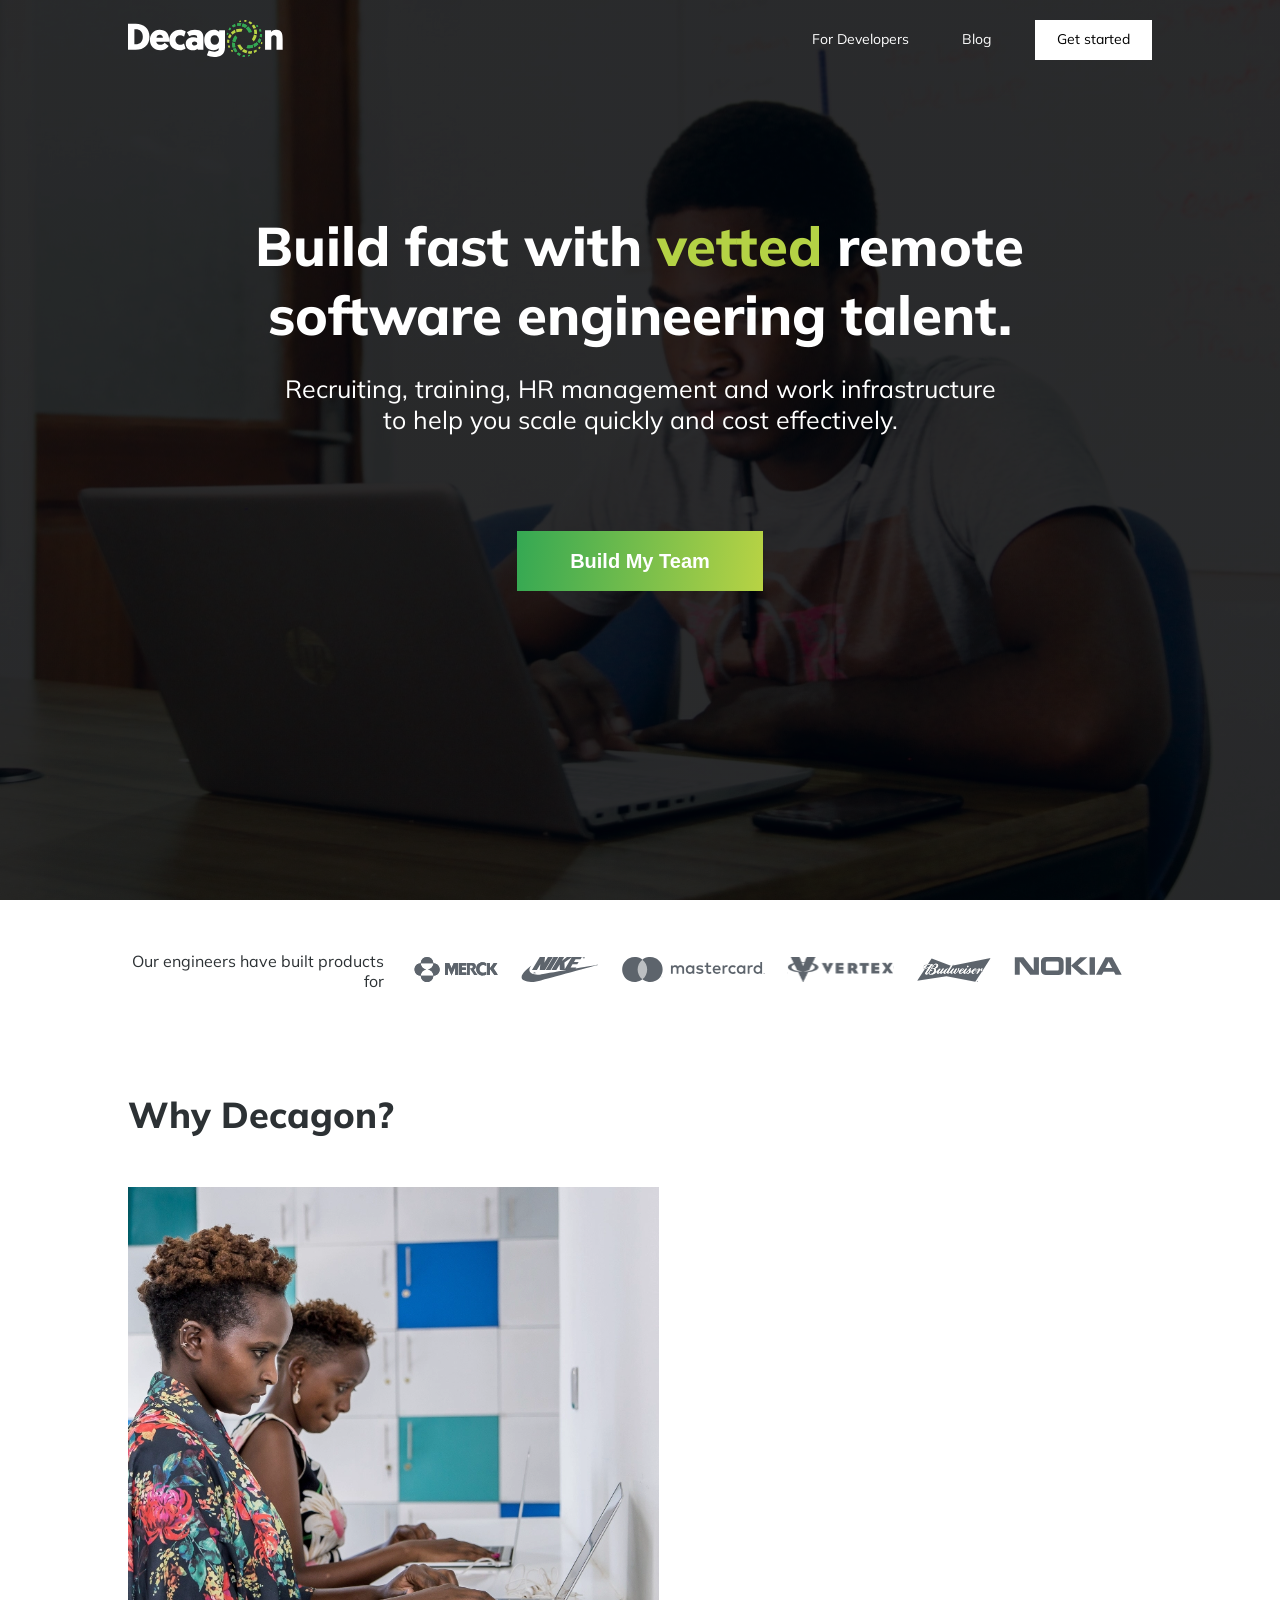
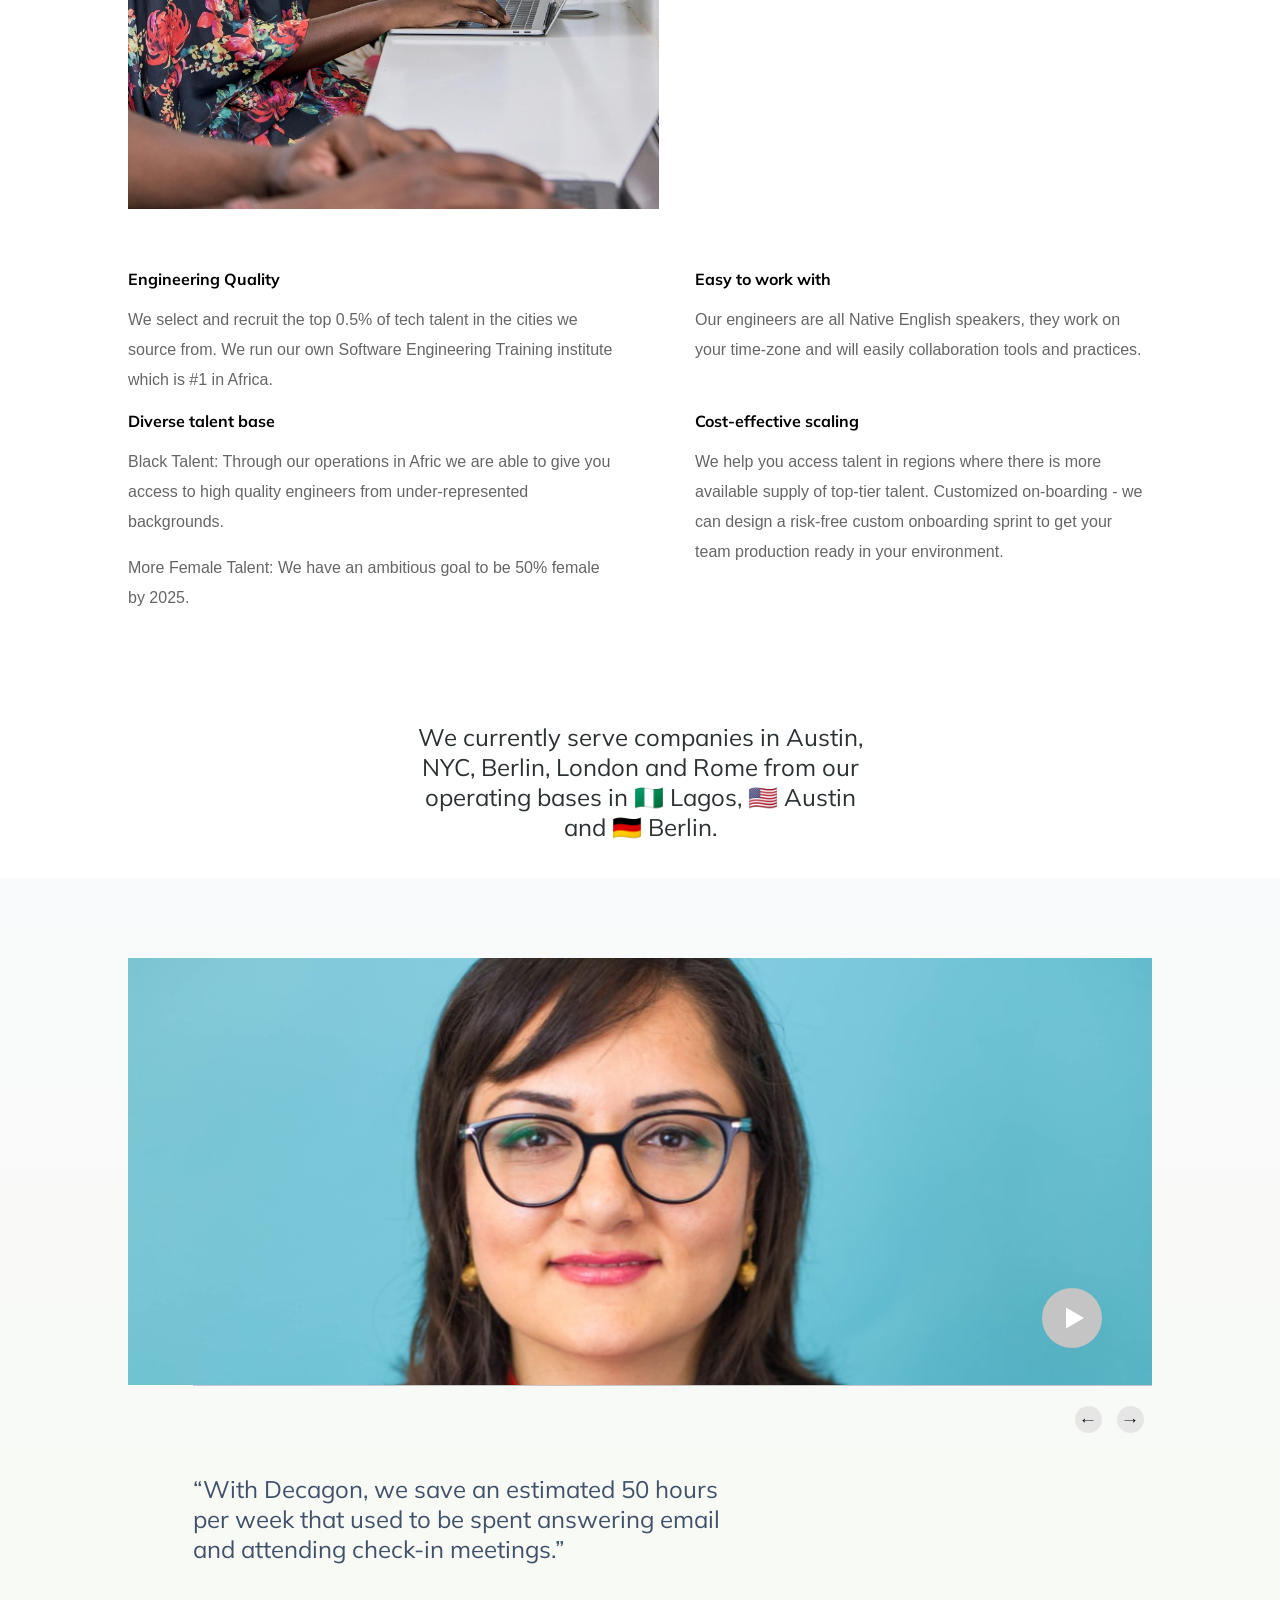
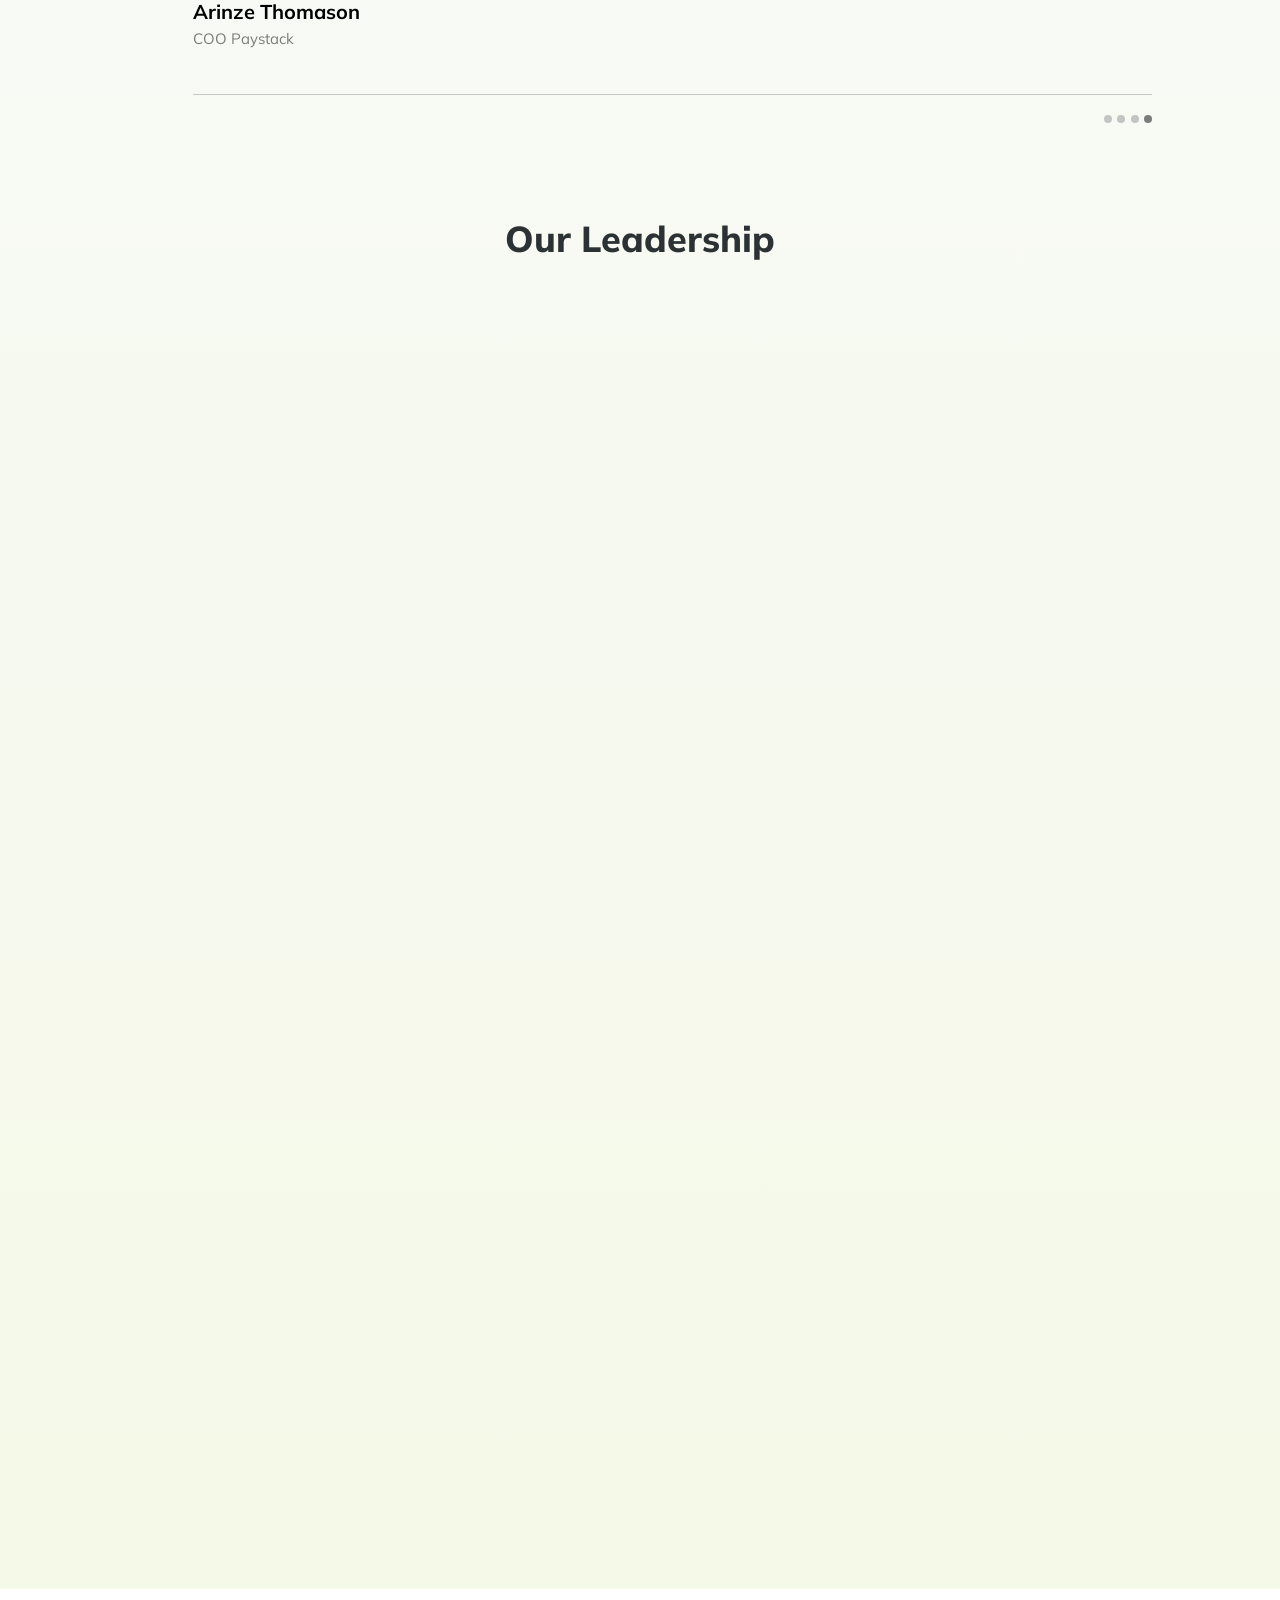
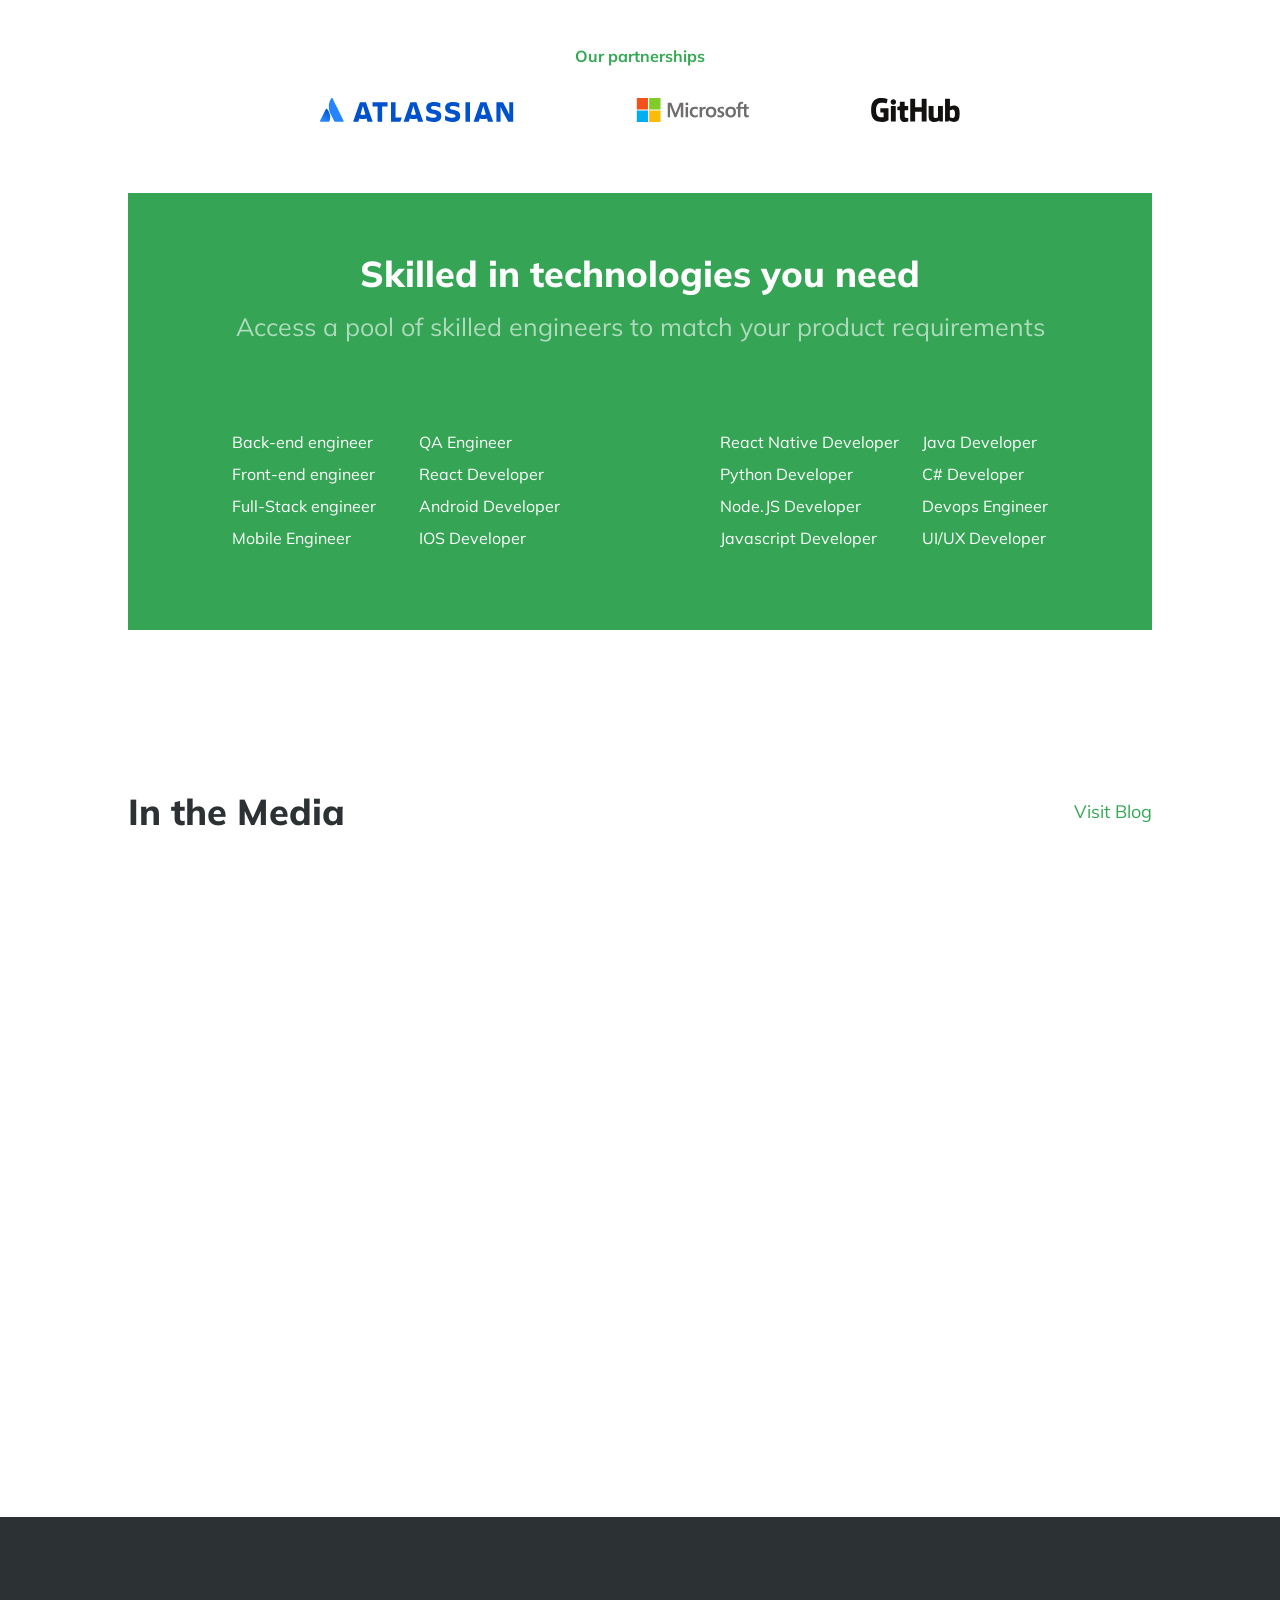
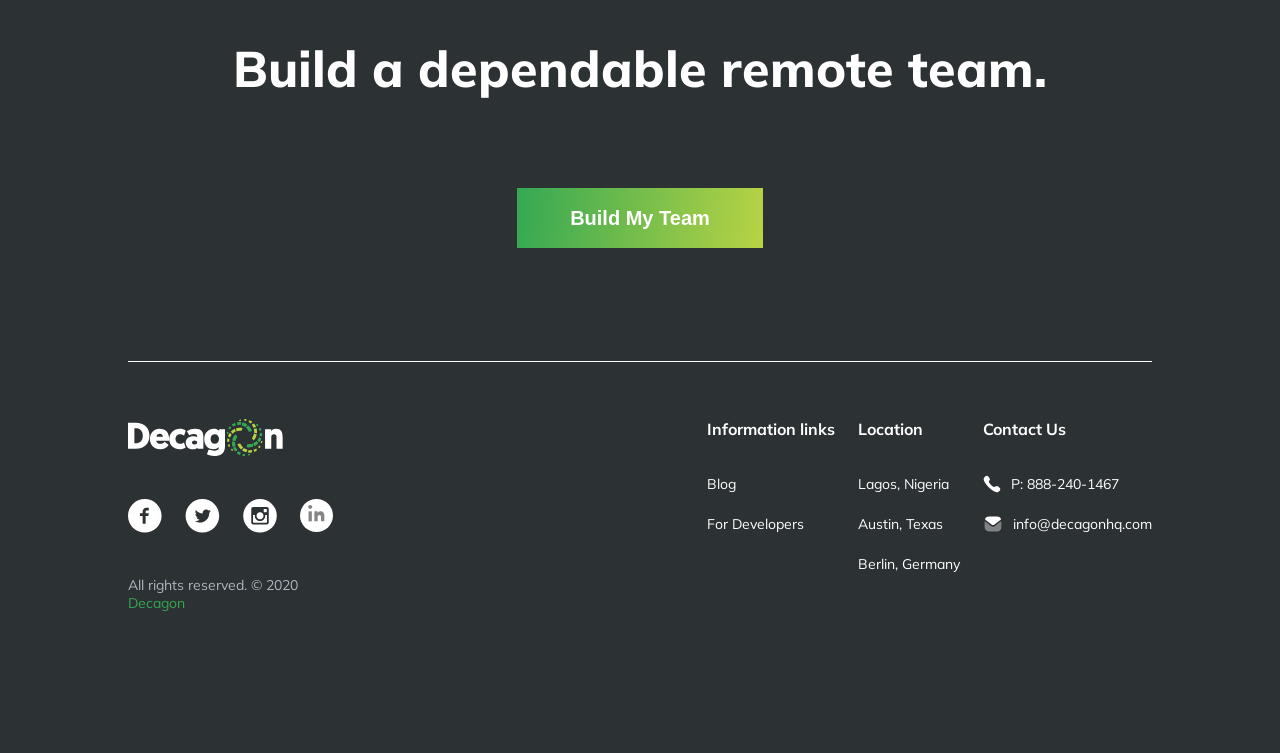
==== commit 80a6e620: "screen size 900 completed" ====
--- a/index.html
+++ b/index.html
@@ -3,6 +3,7 @@
   <head>
     <meta charset="utf-8">
     <meta name="viewport" content="width=device-width, initial-scale=1">
+   
     <link rel="preconnect" href="https://fonts.gstatic.com">
     <link href="https://fonts.googleapis.com/css2?family=Mulish:wght@200;400;600;700&display=swap" rel="stylesheet">
     <link href="https://unpkg.com/aos@2.3.1/dist/aos.css" rel="stylesheet">
@@ -344,9 +345,8 @@
           </div>
           <div class="info">
             <div class="info-header">Contact Us</div>
-            <div class="info-content">P: 888-240-1467</div>
-            <div class="info-content">info@decagonhq.com
-            </div>
+            <div class="info-content"><img src="/images/Call.svg" alt=""> P: 888-240-1467</div>
+            <div class="info-content"><img src="/images/Message.svg" alt=""> info@decagonhq.com</div>
           </div>
         </div>
         
--- a/assets/styles/scss/main.min.css
+++ b/assets/styles/scss/main.min.css
@@ -1 +1 @@
-@-ms-viewport{width:device-width}body{margin:0}html{-webkit-box-sizing:border-box;-moz-box-sizing:border-box;box-sizing:border-box;-ms-overflow-style:scrollbar}*,::after,::before{box-sizing:inherit}.container{position:relative;margin-left:auto;margin-right:auto;max-width:1120px;padding-right:15px;padding-left:15px}@media (min-width:576px){.container{padding-right:15px;padding-left:15px}}@media (min-width:768px){.container{padding-right:15px;padding-left:15px}}@media (min-width:992px){.container{padding-right:15px;padding-left:15px}}@media (min-width:1200px){.container{padding-right:15px;padding-left:15px}}.row{display:flex;flex-wrap:wrap;margin-right:-15px;margin-left:-15px}@media (min-width:576px){.row{margin-right:-15px;margin-left:-15px}}@media (min-width:768px){.row{margin-right:-15px;margin-left:-15px}}@media (min-width:992px){.row{margin-right:-15px;margin-left:-15px}}@media (min-width:1200px){.row{margin-right:-15px;margin-left:-15px}}.no-gutters{margin-right:0;margin-left:0}.no-gutters>.col,.no-gutters>[class*=col-]{padding-right:0;padding-left:0}.col,.col-1,.col-10,.col-11,.col-12,.col-2,.col-3,.col-4,.col-5,.col-6,.col-7,.col-8,.col-9,.col-lg,.col-lg-1,.col-lg-10,.col-lg-11,.col-lg-12,.col-lg-2,.col-lg-3,.col-lg-4,.col-lg-5,.col-lg-6,.col-lg-7,.col-lg-8,.col-lg-9,.col-md,.col-md-1,.col-md-10,.col-md-11,.col-md-12,.col-md-2,.col-md-3,.col-md-4,.col-md-5,.col-md-6,.col-md-7,.col-md-8,.col-md-9,.col-sm,.col-sm-1,.col-sm-10,.col-sm-11,.col-sm-12,.col-sm-2,.col-sm-3,.col-sm-4,.col-sm-5,.col-sm-6,.col-sm-7,.col-sm-8,.col-sm-9,.col-xl,.col-xl-1,.col-xl-10,.col-xl-11,.col-xl-12,.col-xl-2,.col-xl-3,.col-xl-4,.col-xl-5,.col-xl-6,.col-xl-7,.col-xl-8,.col-xl-9{position:relative;width:100%;min-height:1px;padding-right:15px;padding-left:15px}@media (min-width:576px){.col,.col-1,.col-10,.col-11,.col-12,.col-2,.col-3,.col-4,.col-5,.col-6,.col-7,.col-8,.col-9,.col-lg,.col-lg-1,.col-lg-10,.col-lg-11,.col-lg-12,.col-lg-2,.col-lg-3,.col-lg-4,.col-lg-5,.col-lg-6,.col-lg-7,.col-lg-8,.col-lg-9,.col-md,.col-md-1,.col-md-10,.col-md-11,.col-md-12,.col-md-2,.col-md-3,.col-md-4,.col-md-5,.col-md-6,.col-md-7,.col-md-8,.col-md-9,.col-sm,.col-sm-1,.col-sm-10,.col-sm-11,.col-sm-12,.col-sm-2,.col-sm-3,.col-sm-4,.col-sm-5,.col-sm-6,.col-sm-7,.col-sm-8,.col-sm-9,.col-xl,.col-xl-1,.col-xl-10,.col-xl-11,.col-xl-12,.col-xl-2,.col-xl-3,.col-xl-4,.col-xl-5,.col-xl-6,.col-xl-7,.col-xl-8,.col-xl-9{padding-right:15px;padding-left:15px}}@media (min-width:768px){.col,.col-1,.col-10,.col-11,.col-12,.col-2,.col-3,.col-4,.col-5,.col-6,.col-7,.col-8,.col-9,.col-lg,.col-lg-1,.col-lg-10,.col-lg-11,.col-lg-12,.col-lg-2,.col-lg-3,.col-lg-4,.col-lg-5,.col-lg-6,.col-lg-7,.col-lg-8,.col-lg-9,.col-md,.col-md-1,.col-md-10,.col-md-11,.col-md-12,.col-md-2,.col-md-3,.col-md-4,.col-md-5,.col-md-6,.col-md-7,.col-md-8,.col-md-9,.col-sm,.col-sm-1,.col-sm-10,.col-sm-11,.col-sm-12,.col-sm-2,.col-sm-3,.col-sm-4,.col-sm-5,.col-sm-6,.col-sm-7,.col-sm-8,.col-sm-9,.col-xl,.col-xl-1,.col-xl-10,.col-xl-11,.col-xl-12,.col-xl-2,.col-xl-3,.col-xl-4,.col-xl-5,.col-xl-6,.col-xl-7,.col-xl-8,.col-xl-9{padding-right:15px;padding-left:15px}}@media (min-width:992px){.col,.col-1,.col-10,.col-11,.col-12,.col-2,.col-3,.col-4,.col-5,.col-6,.col-7,.col-8,.col-9,.col-lg,.col-lg-1,.col-lg-10,.col-lg-11,.col-lg-12,.col-lg-2,.col-lg-3,.col-lg-4,.col-lg-5,.col-lg-6,.col-lg-7,.col-lg-8,.col-lg-9,.col-md,.col-md-1,.col-md-10,.col-md-11,.col-md-12,.col-md-2,.col-md-3,.col-md-4,.col-md-5,.col-md-6,.col-md-7,.col-md-8,.col-md-9,.col-sm,.col-sm-1,.col-sm-10,.col-sm-11,.col-sm-12,.col-sm-2,.col-sm-3,.col-sm-4,.col-sm-5,.col-sm-6,.col-sm-7,.col-sm-8,.col-sm-9,.col-xl,.col-xl-1,.col-xl-10,.col-xl-11,.col-xl-12,.col-xl-2,.col-xl-3,.col-xl-4,.col-xl-5,.col-xl-6,.col-xl-7,.col-xl-8,.col-xl-9{padding-right:15px;padding-left:15px}}@media (min-width:1200px){.col,.col-1,.col-10,.col-11,.col-12,.col-2,.col-3,.col-4,.col-5,.col-6,.col-7,.col-8,.col-9,.col-lg,.col-lg-1,.col-lg-10,.col-lg-11,.col-lg-12,.col-lg-2,.col-lg-3,.col-lg-4,.col-lg-5,.col-lg-6,.col-lg-7,.col-lg-8,.col-lg-9,.col-md,.col-md-1,.col-md-10,.col-md-11,.col-md-12,.col-md-2,.col-md-3,.col-md-4,.col-md-5,.col-md-6,.col-md-7,.col-md-8,.col-md-9,.col-sm,.col-sm-1,.col-sm-10,.col-sm-11,.col-sm-12,.col-sm-2,.col-sm-3,.col-sm-4,.col-sm-5,.col-sm-6,.col-sm-7,.col-sm-8,.col-sm-9,.col-xl,.col-xl-1,.col-xl-10,.col-xl-11,.col-xl-12,.col-xl-2,.col-xl-3,.col-xl-4,.col-xl-5,.col-xl-6,.col-xl-7,.col-xl-8,.col-xl-9{padding-right:15px;padding-left:15px}}.col{flex-basis:0;flex-grow:1;max-width:100%}.col-auto{flex:0 0 auto;width:auto}.col-1{flex:0 0 8.33333%;max-width:8.33333%}.col-2{flex:0 0 16.66667%;max-width:16.66667%}.col-3{flex:0 0 25%;max-width:25%}.col-4{flex:0 0 33.33333%;max-width:33.33333%}.col-5{flex:0 0 41.66667%;max-width:41.66667%}.col-6{flex:0 0 50%;max-width:50%}.col-7{flex:0 0 58.33333%;max-width:58.33333%}.col-8{flex:0 0 66.66667%;max-width:66.66667%}.col-9{flex:0 0 75%;max-width:75%}.col-10{flex:0 0 83.33333%;max-width:83.33333%}.col-11{flex:0 0 91.66667%;max-width:91.66667%}.col-12{flex:0 0 100%;max-width:100%}.pull-0{right:auto}.pull-1{right:8.33333%}.pull-2{right:16.66667%}.pull-3{right:25%}.pull-4{right:33.33333%}.pull-5{right:41.66667%}.pull-6{right:50%}.pull-7{right:58.33333%}.pull-8{right:66.66667%}.pull-9{right:75%}.pull-10{right:83.33333%}.pull-11{right:91.66667%}.pull-12{right:100%}.push-0{left:auto}.push-1{left:8.33333%}.push-2{left:16.66667%}.push-3{left:25%}.push-4{left:33.33333%}.push-5{left:41.66667%}.push-6{left:50%}.push-7{left:58.33333%}.push-8{left:66.66667%}.push-9{left:75%}.push-10{left:83.33333%}.push-11{left:91.66667%}.push-12{left:100%}.offset-1{margin-left:8.33333%}.offset-2{margin-left:16.66667%}.offset-3{margin-left:25%}.offset-4{margin-left:33.33333%}.offset-5{margin-left:41.66667%}.offset-6{margin-left:50%}.offset-7{margin-left:58.33333%}.offset-8{margin-left:66.66667%}.offset-9{margin-left:75%}.offset-10{margin-left:83.33333%}.offset-11{margin-left:91.66667%}@media (min-width:576px){.col-sm{flex-basis:0;flex-grow:1;max-width:100%}.col-sm-auto{flex:0 0 auto;width:auto}.col-sm-1{flex:0 0 8.33333%;max-width:8.33333%}.col-sm-2{flex:0 0 16.66667%;max-width:16.66667%}.col-sm-3{flex:0 0 25%;max-width:25%}.col-sm-4{flex:0 0 33.33333%;max-width:33.33333%}.col-sm-5{flex:0 0 41.66667%;max-width:41.66667%}.col-sm-6{flex:0 0 50%;max-width:50%}.col-sm-7{flex:0 0 58.33333%;max-width:58.33333%}.col-sm-8{flex:0 0 66.66667%;max-width:66.66667%}.col-sm-9{flex:0 0 75%;max-width:75%}.col-sm-10{flex:0 0 83.33333%;max-width:83.33333%}.col-sm-11{flex:0 0 91.66667%;max-width:91.66667%}.col-sm-12{flex:0 0 100%;max-width:100%}.pull-sm-0{right:auto}.pull-sm-1{right:8.33333%}.pull-sm-2{right:16.66667%}.pull-sm-3{right:25%}.pull-sm-4{right:33.33333%}.pull-sm-5{right:41.66667%}.pull-sm-6{right:50%}.pull-sm-7{right:58.33333%}.pull-sm-8{right:66.66667%}.pull-sm-9{right:75%}.pull-sm-10{right:83.33333%}.pull-sm-11{right:91.66667%}.pull-sm-12{right:100%}.push-sm-0{left:auto}.push-sm-1{left:8.33333%}.push-sm-2{left:16.66667%}.push-sm-3{left:25%}.push-sm-4{left:33.33333%}.push-sm-5{left:41.66667%}.push-sm-6{left:50%}.push-sm-7{left:58.33333%}.push-sm-8{left:66.66667%}.push-sm-9{left:75%}.push-sm-10{left:83.33333%}.push-sm-11{left:91.66667%}.push-sm-12{left:100%}.offset-sm-0{margin-left:0}.offset-sm-1{margin-left:8.33333%}.offset-sm-2{margin-left:16.66667%}.offset-sm-3{margin-left:25%}.offset-sm-4{margin-left:33.33333%}.offset-sm-5{margin-left:41.66667%}.offset-sm-6{margin-left:50%}.offset-sm-7{margin-left:58.33333%}.offset-sm-8{margin-left:66.66667%}.offset-sm-9{margin-left:75%}.offset-sm-10{margin-left:83.33333%}.offset-sm-11{margin-left:91.66667%}}@media (min-width:768px){.col-md{flex-basis:0;flex-grow:1;max-width:100%}.col-md-auto{flex:0 0 auto;width:auto}.col-md-1{flex:0 0 8.33333%;max-width:8.33333%}.col-md-2{flex:0 0 16.66667%;max-width:16.66667%}.col-md-3{flex:0 0 25%;max-width:25%}.col-md-4{flex:0 0 33.33333%;max-width:33.33333%}.col-md-5{flex:0 0 41.66667%;max-width:41.66667%}.col-md-6{flex:0 0 50%;max-width:50%}.col-md-7{flex:0 0 58.33333%;max-width:58.33333%}.col-md-8{flex:0 0 66.66667%;max-width:66.66667%}.col-md-9{flex:0 0 75%;max-width:75%}.col-md-10{flex:0 0 83.33333%;max-width:83.33333%}.col-md-11{flex:0 0 91.66667%;max-width:91.66667%}.col-md-12{flex:0 0 100%;max-width:100%}.pull-md-0{right:auto}.pull-md-1{right:8.33333%}.pull-md-2{right:16.66667%}.pull-md-3{right:25%}.pull-md-4{right:33.33333%}.pull-md-5{right:41.66667%}.pull-md-6{right:50%}.pull-md-7{right:58.33333%}.pull-md-8{right:66.66667%}.pull-md-9{right:75%}.pull-md-10{right:83.33333%}.pull-md-11{right:91.66667%}.pull-md-12{right:100%}.push-md-0{left:auto}.push-md-1{left:8.33333%}.push-md-2{left:16.66667%}.push-md-3{left:25%}.push-md-4{left:33.33333%}.push-md-5{left:41.66667%}.push-md-6{left:50%}.push-md-7{left:58.33333%}.push-md-8{left:66.66667%}.push-md-9{left:75%}.push-md-10{left:83.33333%}.push-md-11{left:91.66667%}.push-md-12{left:100%}.offset-md-0{margin-left:0}.offset-md-1{margin-left:8.33333%}.offset-md-2{margin-left:16.66667%}.offset-md-3{margin-left:25%}.offset-md-4{margin-left:33.33333%}.offset-md-5{margin-left:41.66667%}.offset-md-6{margin-left:50%}.offset-md-7{margin-left:58.33333%}.offset-md-8{margin-left:66.66667%}.offset-md-9{margin-left:75%}.offset-md-10{margin-left:83.33333%}.offset-md-11{margin-left:91.66667%}}@media (min-width:992px){.col-lg{flex-basis:0;flex-grow:1;max-width:100%}.col-lg-auto{flex:0 0 auto;width:auto}.col-lg-1{flex:0 0 8.33333%;max-width:8.33333%}.col-lg-2{flex:0 0 16.66667%;max-width:16.66667%}.col-lg-3{flex:0 0 25%;max-width:25%}.col-lg-4{flex:0 0 33.33333%;max-width:33.33333%}.col-lg-5{flex:0 0 41.66667%;max-width:41.66667%}.col-lg-6{flex:0 0 50%;max-width:50%}.col-lg-7{flex:0 0 58.33333%;max-width:58.33333%}.col-lg-8{flex:0 0 66.66667%;max-width:66.66667%}.col-lg-9{flex:0 0 75%;max-width:75%}.col-lg-10{flex:0 0 83.33333%;max-width:83.33333%}.col-lg-11{flex:0 0 91.66667%;max-width:91.66667%}.col-lg-12{flex:0 0 100%;max-width:100%}.pull-lg-0{right:auto}.pull-lg-1{right:8.33333%}.pull-lg-2{right:16.66667%}.pull-lg-3{right:25%}.pull-lg-4{right:33.33333%}.pull-lg-5{right:41.66667%}.pull-lg-6{right:50%}.pull-lg-7{right:58.33333%}.pull-lg-8{right:66.66667%}.pull-lg-9{right:75%}.pull-lg-10{right:83.33333%}.pull-lg-11{right:91.66667%}.pull-lg-12{right:100%}.push-lg-0{left:auto}.push-lg-1{left:8.33333%}.push-lg-2{left:16.66667%}.push-lg-3{left:25%}.push-lg-4{left:33.33333%}.push-lg-5{left:41.66667%}.push-lg-6{left:50%}.push-lg-7{left:58.33333%}.push-lg-8{left:66.66667%}.push-lg-9{left:75%}.push-lg-10{left:83.33333%}.push-lg-11{left:91.66667%}.push-lg-12{left:100%}.offset-lg-0{margin-left:0}.offset-lg-1{margin-left:8.33333%}.offset-lg-2{margin-left:16.66667%}.offset-lg-3{margin-left:25%}.offset-lg-4{margin-left:33.33333%}.offset-lg-5{margin-left:41.66667%}.offset-lg-6{margin-left:50%}.offset-lg-7{margin-left:58.33333%}.offset-lg-8{margin-left:66.66667%}.offset-lg-9{margin-left:75%}.offset-lg-10{margin-left:83.33333%}.offset-lg-11{margin-left:91.66667%}}@media (min-width:1200px){.col-xl{flex-basis:0;flex-grow:1;max-width:100%}.col-xl-auto{flex:0 0 auto;width:auto}.col-xl-1{flex:0 0 8.33333%;max-width:8.33333%}.col-xl-2{flex:0 0 16.66667%;max-width:16.66667%}.col-xl-3{flex:0 0 25%;max-width:25%}.col-xl-4{flex:0 0 33.33333%;max-width:33.33333%}.col-xl-5{flex:0 0 41.66667%;max-width:41.66667%}.col-xl-6{flex:0 0 50%;max-width:50%}.col-xl-7{flex:0 0 58.33333%;max-width:58.33333%}.col-xl-8{flex:0 0 66.66667%;max-width:66.66667%}.col-xl-9{flex:0 0 75%;max-width:75%}.col-xl-10{flex:0 0 83.33333%;max-width:83.33333%}.col-xl-11{flex:0 0 91.66667%;max-width:91.66667%}.col-xl-12{flex:0 0 100%;max-width:100%}.pull-xl-0{right:auto}.pull-xl-1{right:8.33333%}.pull-xl-2{right:16.66667%}.pull-xl-3{right:25%}.pull-xl-4{right:33.33333%}.pull-xl-5{right:41.66667%}.pull-xl-6{right:50%}.pull-xl-7{right:58.33333%}.pull-xl-8{right:66.66667%}.pull-xl-9{right:75%}.pull-xl-10{right:83.33333%}.pull-xl-11{right:91.66667%}.pull-xl-12{right:100%}.push-xl-0{left:auto}.push-xl-1{left:8.33333%}.push-xl-2{left:16.66667%}.push-xl-3{left:25%}.push-xl-4{left:33.33333%}.push-xl-5{left:41.66667%}.push-xl-6{left:50%}.push-xl-7{left:58.33333%}.push-xl-8{left:66.66667%}.push-xl-9{left:75%}.push-xl-10{left:83.33333%}.push-xl-11{left:91.66667%}.push-xl-12{left:100%}.offset-xl-0{margin-left:0}.offset-xl-1{margin-left:8.33333%}.offset-xl-2{margin-left:16.66667%}.offset-xl-3{margin-left:25%}.offset-xl-4{margin-left:33.33333%}.offset-xl-5{margin-left:41.66667%}.offset-xl-6{margin-left:50%}.offset-xl-7{margin-left:58.33333%}.offset-xl-8{margin-left:66.66667%}.offset-xl-9{margin-left:75%}.offset-xl-10{margin-left:83.33333%}.offset-xl-11{margin-left:91.66667%}}.clearfix:after,.clearfix:before{content:"";display:table}.clearfix:after{clear:both}.align-baseline{vertical-align:baseline!important}.align-top{vertical-align:top!important}.align-middle{vertical-align:middle!important}.align-bottom{vertical-align:bottom!important}.align-text-bottom{vertical-align:text-bottom!important}.align-text-top{vertical-align:text-top!important}.d-none{display:none!important}.d-inline{display:inline!important}.d-inline-block{display:inline-block!important}.d-block{display:block!important}.d-table{display:table!important}.d-table-cell{display:table-cell!important}.btn-cover,.client,.client-wrapper,.d-flex,.footer-contact,.footer-location,.footer-socmed,.leadership,.linkedIn,.loading-img,.media-content,.media-header,.menu-cover,.navbar,.partners-logo,.skills,.skills-gp,.testimony-container,.workspace-container,.workspace-content-wrapper{display:flex!important}.d-inline-flex{display:inline-flex!important}.order-first{order:-1}.order-last{order:1}.order-0{order:0}.flex-row{flex-direction:row!important}.flex-column{flex-direction:column!important}.flex-row-reverse{flex-direction:row-reverse!important}.flex-column-reverse{flex-direction:column-reverse!important}.client,.client-wrapper,.flex-wrap,.leadership,.testimony-container,.workspace-container,.workspace-content-wrapper{flex-wrap:wrap!important}.flex-nowrap{flex-wrap:nowrap!important}.flex-wrap-reverse{flex-wrap:wrap-reverse!important}.justify-content-start{justify-content:flex-start!important}.justify-content-end,.loading-img{justify-content:flex-end!important}.btn-cover,.justify-content-center{justify-content:center!important}.client,.footer-location,.footer-socmed,.justify-content-between,.leadership,.linkedIn,.media-header,.menu-cover,.navbar,.partners-logo,.skills-gp,.workspace-content-wrapper{justify-content:space-between!important}.justify-content-around{justify-content:space-around!important}.align-items-start{align-items:flex-start!important}.align-items-end{align-items:flex-end!important}.align-items-center,.client-wrapper,.linkedIn,.media-header{align-items:center!important}.align-items-baseline{align-items:baseline!important}.align-items-stretch{align-items:stretch!important}.align-content-start{align-content:flex-start!important}.align-content-end{align-content:flex-end!important}.align-content-center{align-content:center!important}.align-content-between{align-content:space-between!important}.align-content-around{align-content:space-around!important}.align-content-stretch{align-content:stretch!important}.align-self-auto{align-self:auto!important}.align-self-start{align-self:flex-start!important}.align-self-end{align-self:flex-end!important}.align-self-center{align-self:center!important}.align-self-baseline{align-self:baseline!important}.align-self-stretch{align-self:stretch!important}.p-0{padding:0}.py-0{padding-left:0;padding-right:0}.px-0{padding-top:0;padding-bottom:0}.pt-0{padding-top:0}.pb-0{padding-bottom:0}.pl-0{padding-left:0}.pr-0{padding-right:0}.m-auto{margin:auto}.my-auto{margin-top:auto;margin-bottom:auto}.mx-auto{margin-left:auto;margin-right:auto}.mt-auto{margin-top:auto}.mb-auto{margin-bottom:auto}.ml-auto{margin-left:auto}.mr-auto{margin-right:auto}.m-0{margin:0}.my-0{margin-left:0;margin-right:0}.mx-0{margin-top:0;margin-bottom:0}.mt-0{margin-top:0}.mb-0{margin-bottom:0}.ml-0{margin-left:0}.mr-0{margin-right:0}.p-5{padding:5px}.py-5{padding-left:5px;padding-right:5px}.px-5{padding-top:5px;padding-bottom:5px}.pt-5{padding-top:5px}.pb-5{padding-bottom:5px}.pl-5{padding-left:5px}.pr-5{padding-right:5px}.m-auto{margin:auto}.my-auto{margin-top:auto;margin-bottom:auto}.mx-auto{margin-left:auto;margin-right:auto}.mt-auto{margin-top:auto}.mb-auto{margin-bottom:auto}.ml-auto{margin-left:auto}.mr-auto{margin-right:auto}.m-5{margin:5px}.my-5{margin-left:5px;margin-right:5px}.mx-5{margin-top:5px;margin-bottom:5px}.mt-5{margin-top:5px}.mb-5{margin-bottom:5px}.ml-5{margin-left:5px}.mr-5{margin-right:5px}.p-10{padding:10px}.py-10{padding-left:10px;padding-right:10px}.px-10{padding-top:10px;padding-bottom:10px}.pt-10{padding-top:10px}.pb-10{padding-bottom:10px}.pl-10{padding-left:10px}.pr-10{padding-right:10px}.m-auto{margin:auto}.my-auto{margin-top:auto;margin-bottom:auto}.mx-auto{margin-left:auto;margin-right:auto}.mt-auto{margin-top:auto}.mb-auto{margin-bottom:auto}.ml-auto{margin-left:auto}.mr-auto{margin-right:auto}.m-10{margin:10px}.my-10{margin-left:10px;margin-right:10px}.mx-10{margin-top:10px;margin-bottom:10px}.mt-10{margin-top:10px}.mb-10{margin-bottom:10px}.ml-10{margin-left:10px}.mr-10{margin-right:10px}.p-15{padding:15px}.py-15{padding-left:15px;padding-right:15px}.px-15{padding-top:15px;padding-bottom:15px}.pt-15{padding-top:15px}.pb-15{padding-bottom:15px}.pl-15{padding-left:15px}.pr-15{padding-right:15px}.m-auto{margin:auto}.my-auto{margin-top:auto;margin-bottom:auto}.mx-auto{margin-left:auto;margin-right:auto}.mt-auto{margin-top:auto}.mb-auto{margin-bottom:auto}.ml-auto{margin-left:auto}.mr-auto{margin-right:auto}.m-15{margin:15px}.my-15{margin-left:15px;margin-right:15px}.mx-15{margin-top:15px;margin-bottom:15px}.mt-15{margin-top:15px}.mb-15{margin-bottom:15px}.ml-15{margin-left:15px}.mr-15{margin-right:15px}.p-20{padding:20px}.py-20{padding-left:20px;padding-right:20px}.px-20{padding-top:20px;padding-bottom:20px}.pt-20{padding-top:20px}.pb-20{padding-bottom:20px}.pl-20{padding-left:20px}.pr-20{padding-right:20px}.m-auto{margin:auto}.my-auto{margin-top:auto;margin-bottom:auto}.mx-auto{margin-left:auto;margin-right:auto}.mt-auto{margin-top:auto}.mb-auto{margin-bottom:auto}.ml-auto{margin-left:auto}.mr-auto{margin-right:auto}.m-20{margin:20px}.my-20{margin-left:20px;margin-right:20px}.mx-20{margin-top:20px;margin-bottom:20px}.mt-20{margin-top:20px}.mb-20{margin-bottom:20px}.ml-20{margin-left:20px}.mr-20{margin-right:20px}.p-30{padding:30px}.py-30{padding-left:30px;padding-right:30px}.px-30{padding-top:30px;padding-bottom:30px}.pt-30{padding-top:30px}.pb-30{padding-bottom:30px}.pl-30{padding-left:30px}.pr-30{padding-right:30px}.m-auto{margin:auto}.my-auto{margin-top:auto;margin-bottom:auto}.mx-auto{margin-left:auto;margin-right:auto}.mt-auto{margin-top:auto}.mb-auto{margin-bottom:auto}.ml-auto{margin-left:auto}.mr-auto{margin-right:auto}.m-30{margin:30px}.my-30{margin-left:30px;margin-right:30px}.mx-30{margin-top:30px;margin-bottom:30px}.mt-30{margin-top:30px}.mb-30{margin-bottom:30px}.ml-30{margin-left:30px}.mr-30{margin-right:30px}.p-40{padding:40px}.py-40{padding-left:40px;padding-right:40px}.px-40{padding-top:40px;padding-bottom:40px}.pt-40{padding-top:40px}.pb-40{padding-bottom:40px}.pl-40{padding-left:40px}.pr-40{padding-right:40px}.m-auto{margin:auto}.my-auto{margin-top:auto;margin-bottom:auto}.mx-auto{margin-left:auto;margin-right:auto}.mt-auto{margin-top:auto}.mb-auto{margin-bottom:auto}.ml-auto{margin-left:auto}.mr-auto{margin-right:auto}.m-40{margin:40px}.my-40{margin-left:40px;margin-right:40px}.mx-40{margin-top:40px;margin-bottom:40px}.mt-40{margin-top:40px}.mb-40{margin-bottom:40px}.ml-40{margin-left:40px}.mr-40{margin-right:40px}.p-50{padding:50px}.py-50{padding-left:50px;padding-right:50px}.px-50{padding-top:50px;padding-bottom:50px}.pt-50{padding-top:50px}.pb-50{padding-bottom:50px}.pl-50{padding-left:50px}.pr-50{padding-right:50px}.m-auto{margin:auto}.my-auto{margin-top:auto;margin-bottom:auto}.mx-auto{margin-left:auto;margin-right:auto}.mt-auto{margin-top:auto}.mb-auto{margin-bottom:auto}.ml-auto{margin-left:auto}.mr-auto{margin-right:auto}.m-50{margin:50px}.my-50{margin-left:50px;margin-right:50px}.mx-50{margin-top:50px;margin-bottom:50px}.mt-50{margin-top:50px}.mb-50{margin-bottom:50px}.ml-50{margin-left:50px}.mr-50{margin-right:50px}.p-60{padding:60px}.py-60{padding-left:60px;padding-right:60px}.px-60{padding-top:60px;padding-bottom:60px}.pt-60{padding-top:60px}.pb-60{padding-bottom:60px}.pl-60{padding-left:60px}.pr-60{padding-right:60px}.m-auto{margin:auto}.my-auto{margin-top:auto;margin-bottom:auto}.mx-auto{margin-left:auto;margin-right:auto}.mt-auto{margin-top:auto}.mb-auto{margin-bottom:auto}.ml-auto{margin-left:auto}.mr-auto{margin-right:auto}.m-60{margin:60px}.my-60{margin-left:60px;margin-right:60px}.mx-60{margin-top:60px;margin-bottom:60px}.mt-60{margin-top:60px}.mb-60{margin-bottom:60px}.ml-60{margin-left:60px}.mr-60{margin-right:60px}.p-70{padding:70px}.py-70{padding-left:70px;padding-right:70px}.px-70{padding-top:70px;padding-bottom:70px}.pt-70{padding-top:70px}.pb-70{padding-bottom:70px}.pl-70{padding-left:70px}.pr-70{padding-right:70px}.m-auto{margin:auto}.my-auto{margin-top:auto;margin-bottom:auto}.mx-auto{margin-left:auto;margin-right:auto}.mt-auto{margin-top:auto}.mb-auto{margin-bottom:auto}.ml-auto{margin-left:auto}.mr-auto{margin-right:auto}.m-70{margin:70px}.my-70{margin-left:70px;margin-right:70px}.mx-70{margin-top:70px;margin-bottom:70px}.mt-70{margin-top:70px}.mb-70{margin-bottom:70px}.ml-70{margin-left:70px}.mr-70{margin-right:70px}.p-80{padding:80px}.py-80{padding-left:80px;padding-right:80px}.px-80{padding-top:80px;padding-bottom:80px}.pt-80{padding-top:80px}.pb-80{padding-bottom:80px}.pl-80{padding-left:80px}.pr-80{padding-right:80px}.m-auto{margin:auto}.my-auto{margin-top:auto;margin-bottom:auto}.mx-auto{margin-left:auto;margin-right:auto}.mt-auto{margin-top:auto}.mb-auto{margin-bottom:auto}.ml-auto{margin-left:auto}.mr-auto{margin-right:auto}.m-80{margin:80px}.my-80{margin-left:80px;margin-right:80px}.mx-80{margin-top:80px;margin-bottom:80px}.mt-80{margin-top:80px}.mb-80{margin-bottom:80px}.ml-80{margin-left:80px}.mr-80{margin-right:80px}.p-90{padding:90px}.py-90{padding-left:90px;padding-right:90px}.px-90{padding-top:90px;padding-bottom:90px}.pt-90{padding-top:90px}.pb-90{padding-bottom:90px}.pl-90{padding-left:90px}.pr-90{padding-right:90px}.m-auto{margin:auto}.my-auto{margin-top:auto;margin-bottom:auto}.mx-auto{margin-left:auto;margin-right:auto}.mt-auto{margin-top:auto}.mb-auto{margin-bottom:auto}.ml-auto{margin-left:auto}.mr-auto{margin-right:auto}.m-90{margin:90px}.my-90{margin-left:90px;margin-right:90px}.mx-90{margin-top:90px;margin-bottom:90px}.mt-90{margin-top:90px}.mb-90{margin-bottom:90px}.ml-90{margin-left:90px}.mr-90{margin-right:90px}.p-100{padding:100px}.py-100{padding-left:100px;padding-right:100px}.px-100{padding-top:100px;padding-bottom:100px}.pt-100{padding-top:100px}.pb-100{padding-bottom:100px}.pl-100{padding-left:100px}.pr-100{padding-right:100px}.m-auto{margin:auto}.my-auto{margin-top:auto;margin-bottom:auto}.mx-auto{margin-left:auto;margin-right:auto}.mt-auto{margin-top:auto}.mb-auto{margin-bottom:auto}.ml-auto{margin-left:auto}.mr-auto{margin-right:auto}.m-100{margin:100px}.my-100{margin-left:100px;margin-right:100px}.mx-100{margin-top:100px;margin-bottom:100px}.mt-100{margin-top:100px}.mb-100{margin-bottom:100px}.ml-100{margin-left:100px}.mr-100{margin-right:100px}@media (min-width:576px){.d-sm-none{display:none!important}.d-sm-inline{display:inline!important}.d-sm-inline-block{display:inline-block!important}.d-sm-block{display:block!important}.d-sm-table{display:table!important}.d-sm-table-cell{display:table-cell!important}.d-sm-flex{display:flex!important}.d-sm-inline-flex{display:inline-flex!important}.order-sm-first{order:-1}.order-sm-last{order:1}.order-sm-0{order:0}.flex-sm-row{flex-direction:row!important}.flex-sm-column{flex-direction:column!important}.flex-sm-row-reverse{flex-direction:row-reverse!important}.flex-sm-column-reverse{flex-direction:column-reverse!important}.flex-sm-wrap{flex-wrap:wrap!important}.flex-sm-nowrap{flex-wrap:nowrap!important}.flex-sm-wrap-reverse{flex-wrap:wrap-reverse!important}.justify-content-sm-start{justify-content:flex-start!important}.justify-content-sm-end{justify-content:flex-end!important}.justify-content-sm-center{justify-content:center!important}.justify-content-sm-between{justify-content:space-between!important}.justify-content-sm-around{justify-content:space-around!important}.align-items-sm-start{align-items:flex-start!important}.align-items-sm-end{align-items:flex-end!important}.align-items-sm-center{align-items:center!important}.align-items-sm-baseline{align-items:baseline!important}.align-items-sm-stretch{align-items:stretch!important}.align-content-sm-start{align-content:flex-start!important}.align-content-sm-end{align-content:flex-end!important}.align-content-sm-center{align-content:center!important}.align-content-sm-between{align-content:space-between!important}.align-content-sm-around{align-content:space-around!important}.align-content-sm-stretch{align-content:stretch!important}.align-self-sm-auto{align-self:auto!important}.align-self-sm-start{align-self:flex-start!important}.align-self-sm-end{align-self:flex-end!important}.align-self-sm-center{align-self:center!important}.align-self-sm-baseline{align-self:baseline!important}.align-self-sm-stretch{align-self:stretch!important}.p-sm-0{padding:0}.py-sm-0{padding-left:0;padding-right:0}.px-sm-0{padding-top:0;padding-bottom:0}.pt-sm-0{padding-top:0}.pb-sm-0{padding-bottom:0}.pl-sm-0{padding-left:0}.pr-sm-0{padding-right:0}.m-sm-auto{margin:auto}.my-sm-auto{margin-top:auto;margin-bottom:auto}.mx-sm-auto{margin-left:auto;margin-right:auto}.mt-sm-auto{margin-top:auto}.mb-sm-auto{margin-bottom:auto}.ml-sm-auto{margin-left:auto}.mr-sm-auto{margin-right:auto}.m-sm-0{margin:0}.my-sm-0{margin-left:0;margin-right:0}.mx-sm-0{margin-top:0;margin-bottom:0}.mt-sm-0{margin-top:0}.mb-sm-0{margin-bottom:0}.ml-sm-0{margin-left:0}.mr-sm-0{margin-right:0}.p-sm-5{padding:5px}.py-sm-5{padding-left:5px;padding-right:5px}.px-sm-5{padding-top:5px;padding-bottom:5px}.pt-sm-5{padding-top:5px}.pb-sm-5{padding-bottom:5px}.pl-sm-5{padding-left:5px}.pr-sm-5{padding-right:5px}.m-sm-auto{margin:auto}.my-sm-auto{margin-top:auto;margin-bottom:auto}.mx-sm-auto{margin-left:auto;margin-right:auto}.mt-sm-auto{margin-top:auto}.mb-sm-auto{margin-bottom:auto}.ml-sm-auto{margin-left:auto}.mr-sm-auto{margin-right:auto}.m-sm-5{margin:5px}.my-sm-5{margin-left:5px;margin-right:5px}.mx-sm-5{margin-top:5px;margin-bottom:5px}.mt-sm-5{margin-top:5px}.mb-sm-5{margin-bottom:5px}.ml-sm-5{margin-left:5px}.mr-sm-5{margin-right:5px}.p-sm-10{padding:10px}.py-sm-10{padding-left:10px;padding-right:10px}.px-sm-10{padding-top:10px;padding-bottom:10px}.pt-sm-10{padding-top:10px}.pb-sm-10{padding-bottom:10px}.pl-sm-10{padding-left:10px}.pr-sm-10{padding-right:10px}.m-sm-auto{margin:auto}.my-sm-auto{margin-top:auto;margin-bottom:auto}.mx-sm-auto{margin-left:auto;margin-right:auto}.mt-sm-auto{margin-top:auto}.mb-sm-auto{margin-bottom:auto}.ml-sm-auto{margin-left:auto}.mr-sm-auto{margin-right:auto}.m-sm-10{margin:10px}.my-sm-10{margin-left:10px;margin-right:10px}.mx-sm-10{margin-top:10px;margin-bottom:10px}.mt-sm-10{margin-top:10px}.mb-sm-10{margin-bottom:10px}.ml-sm-10{margin-left:10px}.mr-sm-10{margin-right:10px}.p-sm-15{padding:15px}.py-sm-15{padding-left:15px;padding-right:15px}.px-sm-15{padding-top:15px;padding-bottom:15px}.pt-sm-15{padding-top:15px}.pb-sm-15{padding-bottom:15px}.pl-sm-15{padding-left:15px}.pr-sm-15{padding-right:15px}.m-sm-auto{margin:auto}.my-sm-auto{margin-top:auto;margin-bottom:auto}.mx-sm-auto{margin-left:auto;margin-right:auto}.mt-sm-auto{margin-top:auto}.mb-sm-auto{margin-bottom:auto}.ml-sm-auto{margin-left:auto}.mr-sm-auto{margin-right:auto}.m-sm-15{margin:15px}.my-sm-15{margin-left:15px;margin-right:15px}.mx-sm-15{margin-top:15px;margin-bottom:15px}.mt-sm-15{margin-top:15px}.mb-sm-15{margin-bottom:15px}.ml-sm-15{margin-left:15px}.mr-sm-15{margin-right:15px}.p-sm-20{padding:20px}.py-sm-20{padding-left:20px;padding-right:20px}.px-sm-20{padding-top:20px;padding-bottom:20px}.pt-sm-20{padding-top:20px}.pb-sm-20{padding-bottom:20px}.pl-sm-20{padding-left:20px}.pr-sm-20{padding-right:20px}.m-sm-auto{margin:auto}.my-sm-auto{margin-top:auto;margin-bottom:auto}.mx-sm-auto{margin-left:auto;margin-right:auto}.mt-sm-auto{margin-top:auto}.mb-sm-auto{margin-bottom:auto}.ml-sm-auto{margin-left:auto}.mr-sm-auto{margin-right:auto}.m-sm-20{margin:20px}.my-sm-20{margin-left:20px;margin-right:20px}.mx-sm-20{margin-top:20px;margin-bottom:20px}.mt-sm-20{margin-top:20px}.mb-sm-20{margin-bottom:20px}.ml-sm-20{margin-left:20px}.mr-sm-20{margin-right:20px}.p-sm-30{padding:30px}.py-sm-30{padding-left:30px;padding-right:30px}.px-sm-30{padding-top:30px;padding-bottom:30px}.pt-sm-30{padding-top:30px}.pb-sm-30{padding-bottom:30px}.pl-sm-30{padding-left:30px}.pr-sm-30{padding-right:30px}.m-sm-auto{margin:auto}.my-sm-auto{margin-top:auto;margin-bottom:auto}.mx-sm-auto{margin-left:auto;margin-right:auto}.mt-sm-auto{margin-top:auto}.mb-sm-auto{margin-bottom:auto}.ml-sm-auto{margin-left:auto}.mr-sm-auto{margin-right:auto}.m-sm-30{margin:30px}.my-sm-30{margin-left:30px;margin-right:30px}.mx-sm-30{margin-top:30px;margin-bottom:30px}.mt-sm-30{margin-top:30px}.mb-sm-30{margin-bottom:30px}.ml-sm-30{margin-left:30px}.mr-sm-30{margin-right:30px}.p-sm-40{padding:40px}.py-sm-40{padding-left:40px;padding-right:40px}.px-sm-40{padding-top:40px;padding-bottom:40px}.pt-sm-40{padding-top:40px}.pb-sm-40{padding-bottom:40px}.pl-sm-40{padding-left:40px}.pr-sm-40{padding-right:40px}.m-sm-auto{margin:auto}.my-sm-auto{margin-top:auto;margin-bottom:auto}.mx-sm-auto{margin-left:auto;margin-right:auto}.mt-sm-auto{margin-top:auto}.mb-sm-auto{margin-bottom:auto}.ml-sm-auto{margin-left:auto}.mr-sm-auto{margin-right:auto}.m-sm-40{margin:40px}.my-sm-40{margin-left:40px;margin-right:40px}.mx-sm-40{margin-top:40px;margin-bottom:40px}.mt-sm-40{margin-top:40px}.mb-sm-40{margin-bottom:40px}.ml-sm-40{margin-left:40px}.mr-sm-40{margin-right:40px}.p-sm-50{padding:50px}.py-sm-50{padding-left:50px;padding-right:50px}.px-sm-50{padding-top:50px;padding-bottom:50px}.pt-sm-50{padding-top:50px}.pb-sm-50{padding-bottom:50px}.pl-sm-50{padding-left:50px}.pr-sm-50{padding-right:50px}.m-sm-auto{margin:auto}.my-sm-auto{margin-top:auto;margin-bottom:auto}.mx-sm-auto{margin-left:auto;margin-right:auto}.mt-sm-auto{margin-top:auto}.mb-sm-auto{margin-bottom:auto}.ml-sm-auto{margin-left:auto}.mr-sm-auto{margin-right:auto}.m-sm-50{margin:50px}.my-sm-50{margin-left:50px;margin-right:50px}.mx-sm-50{margin-top:50px;margin-bottom:50px}.mt-sm-50{margin-top:50px}.mb-sm-50{margin-bottom:50px}.ml-sm-50{margin-left:50px}.mr-sm-50{margin-right:50px}.p-sm-60{padding:60px}.py-sm-60{padding-left:60px;padding-right:60px}.px-sm-60{padding-top:60px;padding-bottom:60px}.pt-sm-60{padding-top:60px}.pb-sm-60{padding-bottom:60px}.pl-sm-60{padding-left:60px}.pr-sm-60{padding-right:60px}.m-sm-auto{margin:auto}.my-sm-auto{margin-top:auto;margin-bottom:auto}.mx-sm-auto{margin-left:auto;margin-right:auto}.mt-sm-auto{margin-top:auto}.mb-sm-auto{margin-bottom:auto}.ml-sm-auto{margin-left:auto}.mr-sm-auto{margin-right:auto}.m-sm-60{margin:60px}.my-sm-60{margin-left:60px;margin-right:60px}.mx-sm-60{margin-top:60px;margin-bottom:60px}.mt-sm-60{margin-top:60px}.mb-sm-60{margin-bottom:60px}.ml-sm-60{margin-left:60px}.mr-sm-60{margin-right:60px}.p-sm-70{padding:70px}.py-sm-70{padding-left:70px;padding-right:70px}.px-sm-70{padding-top:70px;padding-bottom:70px}.pt-sm-70{padding-top:70px}.pb-sm-70{padding-bottom:70px}.pl-sm-70{padding-left:70px}.pr-sm-70{padding-right:70px}.m-sm-auto{margin:auto}.my-sm-auto{margin-top:auto;margin-bottom:auto}.mx-sm-auto{margin-left:auto;margin-right:auto}.mt-sm-auto{margin-top:auto}.mb-sm-auto{margin-bottom:auto}.ml-sm-auto{margin-left:auto}.mr-sm-auto{margin-right:auto}.m-sm-70{margin:70px}.my-sm-70{margin-left:70px;margin-right:70px}.mx-sm-70{margin-top:70px;margin-bottom:70px}.mt-sm-70{margin-top:70px}.mb-sm-70{margin-bottom:70px}.ml-sm-70{margin-left:70px}.mr-sm-70{margin-right:70px}.p-sm-80{padding:80px}.py-sm-80{padding-left:80px;padding-right:80px}.px-sm-80{padding-top:80px;padding-bottom:80px}.pt-sm-80{padding-top:80px}.pb-sm-80{padding-bottom:80px}.pl-sm-80{padding-left:80px}.pr-sm-80{padding-right:80px}.m-sm-auto{margin:auto}.my-sm-auto{margin-top:auto;margin-bottom:auto}.mx-sm-auto{margin-left:auto;margin-right:auto}.mt-sm-auto{margin-top:auto}.mb-sm-auto{margin-bottom:auto}.ml-sm-auto{margin-left:auto}.mr-sm-auto{margin-right:auto}.m-sm-80{margin:80px}.my-sm-80{margin-left:80px;margin-right:80px}.mx-sm-80{margin-top:80px;margin-bottom:80px}.mt-sm-80{margin-top:80px}.mb-sm-80{margin-bottom:80px}.ml-sm-80{margin-left:80px}.mr-sm-80{margin-right:80px}.p-sm-90{padding:90px}.py-sm-90{padding-left:90px;padding-right:90px}.px-sm-90{padding-top:90px;padding-bottom:90px}.pt-sm-90{padding-top:90px}.pb-sm-90{padding-bottom:90px}.pl-sm-90{padding-left:90px}.pr-sm-90{padding-right:90px}.m-sm-auto{margin:auto}.my-sm-auto{margin-top:auto;margin-bottom:auto}.mx-sm-auto{margin-left:auto;margin-right:auto}.mt-sm-auto{margin-top:auto}.mb-sm-auto{margin-bottom:auto}.ml-sm-auto{margin-left:auto}.mr-sm-auto{margin-right:auto}.m-sm-90{margin:90px}.my-sm-90{margin-left:90px;margin-right:90px}.mx-sm-90{margin-top:90px;margin-bottom:90px}.mt-sm-90{margin-top:90px}.mb-sm-90{margin-bottom:90px}.ml-sm-90{margin-left:90px}.mr-sm-90{margin-right:90px}.p-sm-100{padding:100px}.py-sm-100{padding-left:100px;padding-right:100px}.px-sm-100{padding-top:100px;padding-bottom:100px}.pt-sm-100{padding-top:100px}.pb-sm-100{padding-bottom:100px}.pl-sm-100{padding-left:100px}.pr-sm-100{padding-right:100px}.m-sm-auto{margin:auto}.my-sm-auto{margin-top:auto;margin-bottom:auto}.mx-sm-auto{margin-left:auto;margin-right:auto}.mt-sm-auto{margin-top:auto}.mb-sm-auto{margin-bottom:auto}.ml-sm-auto{margin-left:auto}.mr-sm-auto{margin-right:auto}.m-sm-100{margin:100px}.my-sm-100{margin-left:100px;margin-right:100px}.mx-sm-100{margin-top:100px;margin-bottom:100px}.mt-sm-100{margin-top:100px}.mb-sm-100{margin-bottom:100px}.ml-sm-100{margin-left:100px}.mr-sm-100{margin-right:100px}}@media (min-width:768px){.d-md-none{display:none!important}.d-md-inline{display:inline!important}.d-md-inline-block{display:inline-block!important}.d-md-block{display:block!important}.d-md-table{display:table!important}.d-md-table-cell{display:table-cell!important}.d-md-flex{display:flex!important}.d-md-inline-flex{display:inline-flex!important}.order-md-first{order:-1}.order-md-last{order:1}.order-md-0{order:0}.flex-md-row{flex-direction:row!important}.flex-md-column{flex-direction:column!important}.flex-md-row-reverse{flex-direction:row-reverse!important}.flex-md-column-reverse{flex-direction:column-reverse!important}.flex-md-wrap{flex-wrap:wrap!important}.flex-md-nowrap{flex-wrap:nowrap!important}.flex-md-wrap-reverse{flex-wrap:wrap-reverse!important}.justify-content-md-start{justify-content:flex-start!important}.justify-content-md-end{justify-content:flex-end!important}.justify-content-md-center{justify-content:center!important}.justify-content-md-between{justify-content:space-between!important}.justify-content-md-around{justify-content:space-around!important}.align-items-md-start{align-items:flex-start!important}.align-items-md-end{align-items:flex-end!important}.align-items-md-center{align-items:center!important}.align-items-md-baseline{align-items:baseline!important}.align-items-md-stretch{align-items:stretch!important}.align-content-md-start{align-content:flex-start!important}.align-content-md-end{align-content:flex-end!important}.align-content-md-center{align-content:center!important}.align-content-md-between{align-content:space-between!important}.align-content-md-around{align-content:space-around!important}.align-content-md-stretch{align-content:stretch!important}.align-self-md-auto{align-self:auto!important}.align-self-md-start{align-self:flex-start!important}.align-self-md-end{align-self:flex-end!important}.align-self-md-center{align-self:center!important}.align-self-md-baseline{align-self:baseline!important}.align-self-md-stretch{align-self:stretch!important}.p-md-0{padding:0}.py-md-0{padding-left:0;padding-right:0}.px-md-0{padding-top:0;padding-bottom:0}.pt-md-0{padding-top:0}.pb-md-0{padding-bottom:0}.pl-md-0{padding-left:0}.pr-md-0{padding-right:0}.m-md-auto{margin:auto}.my-md-auto{margin-top:auto;margin-bottom:auto}.mx-md-auto{margin-left:auto;margin-right:auto}.mt-md-auto{margin-top:auto}.mb-md-auto{margin-bottom:auto}.ml-md-auto{margin-left:auto}.mr-md-auto{margin-right:auto}.m-md-0{margin:0}.my-md-0{margin-left:0;margin-right:0}.mx-md-0{margin-top:0;margin-bottom:0}.mt-md-0{margin-top:0}.mb-md-0{margin-bottom:0}.ml-md-0{margin-left:0}.mr-md-0{margin-right:0}.p-md-5{padding:5px}.py-md-5{padding-left:5px;padding-right:5px}.px-md-5{padding-top:5px;padding-bottom:5px}.pt-md-5{padding-top:5px}.pb-md-5{padding-bottom:5px}.pl-md-5{padding-left:5px}.pr-md-5{padding-right:5px}.m-md-auto{margin:auto}.my-md-auto{margin-top:auto;margin-bottom:auto}.mx-md-auto{margin-left:auto;margin-right:auto}.mt-md-auto{margin-top:auto}.mb-md-auto{margin-bottom:auto}.ml-md-auto{margin-left:auto}.mr-md-auto{margin-right:auto}.m-md-5{margin:5px}.my-md-5{margin-left:5px;margin-right:5px}.mx-md-5{margin-top:5px;margin-bottom:5px}.mt-md-5{margin-top:5px}.mb-md-5{margin-bottom:5px}.ml-md-5{margin-left:5px}.mr-md-5{margin-right:5px}.p-md-10{padding:10px}.py-md-10{padding-left:10px;padding-right:10px}.px-md-10{padding-top:10px;padding-bottom:10px}.pt-md-10{padding-top:10px}.pb-md-10{padding-bottom:10px}.pl-md-10{padding-left:10px}.pr-md-10{padding-right:10px}.m-md-auto{margin:auto}.my-md-auto{margin-top:auto;margin-bottom:auto}.mx-md-auto{margin-left:auto;margin-right:auto}.mt-md-auto{margin-top:auto}.mb-md-auto{margin-bottom:auto}.ml-md-auto{margin-left:auto}.mr-md-auto{margin-right:auto}.m-md-10{margin:10px}.my-md-10{margin-left:10px;margin-right:10px}.mx-md-10{margin-top:10px;margin-bottom:10px}.mt-md-10{margin-top:10px}.mb-md-10{margin-bottom:10px}.ml-md-10{margin-left:10px}.mr-md-10{margin-right:10px}.p-md-15{padding:15px}.py-md-15{padding-left:15px;padding-right:15px}.px-md-15{padding-top:15px;padding-bottom:15px}.pt-md-15{padding-top:15px}.pb-md-15{padding-bottom:15px}.pl-md-15{padding-left:15px}.pr-md-15{padding-right:15px}.m-md-auto{margin:auto}.my-md-auto{margin-top:auto;margin-bottom:auto}.mx-md-auto{margin-left:auto;margin-right:auto}.mt-md-auto{margin-top:auto}.mb-md-auto{margin-bottom:auto}.ml-md-auto{margin-left:auto}.mr-md-auto{margin-right:auto}.m-md-15{margin:15px}.my-md-15{margin-left:15px;margin-right:15px}.mx-md-15{margin-top:15px;margin-bottom:15px}.mt-md-15{margin-top:15px}.mb-md-15{margin-bottom:15px}.ml-md-15{margin-left:15px}.mr-md-15{margin-right:15px}.p-md-20{padding:20px}.py-md-20{padding-left:20px;padding-right:20px}.px-md-20{padding-top:20px;padding-bottom:20px}.pt-md-20{padding-top:20px}.pb-md-20{padding-bottom:20px}.pl-md-20{padding-left:20px}.pr-md-20{padding-right:20px}.m-md-auto{margin:auto}.my-md-auto{margin-top:auto;margin-bottom:auto}.mx-md-auto{margin-left:auto;margin-right:auto}.mt-md-auto{margin-top:auto}.mb-md-auto{margin-bottom:auto}.ml-md-auto{margin-left:auto}.mr-md-auto{margin-right:auto}.m-md-20{margin:20px}.my-md-20{margin-left:20px;margin-right:20px}.mx-md-20{margin-top:20px;margin-bottom:20px}.mt-md-20{margin-top:20px}.mb-md-20{margin-bottom:20px}.ml-md-20{margin-left:20px}.mr-md-20{margin-right:20px}.p-md-30{padding:30px}.py-md-30{padding-left:30px;padding-right:30px}.px-md-30{padding-top:30px;padding-bottom:30px}.pt-md-30{padding-top:30px}.pb-md-30{padding-bottom:30px}.pl-md-30{padding-left:30px}.pr-md-30{padding-right:30px}.m-md-auto{margin:auto}.my-md-auto{margin-top:auto;margin-bottom:auto}.mx-md-auto{margin-left:auto;margin-right:auto}.mt-md-auto{margin-top:auto}.mb-md-auto{margin-bottom:auto}.ml-md-auto{margin-left:auto}.mr-md-auto{margin-right:auto}.m-md-30{margin:30px}.my-md-30{margin-left:30px;margin-right:30px}.mx-md-30{margin-top:30px;margin-bottom:30px}.mt-md-30{margin-top:30px}.mb-md-30{margin-bottom:30px}.ml-md-30{margin-left:30px}.mr-md-30{margin-right:30px}.p-md-40{padding:40px}.py-md-40{padding-left:40px;padding-right:40px}.px-md-40{padding-top:40px;padding-bottom:40px}.pt-md-40{padding-top:40px}.pb-md-40{padding-bottom:40px}.pl-md-40{padding-left:40px}.pr-md-40{padding-right:40px}.m-md-auto{margin:auto}.my-md-auto{margin-top:auto;margin-bottom:auto}.mx-md-auto{margin-left:auto;margin-right:auto}.mt-md-auto{margin-top:auto}.mb-md-auto{margin-bottom:auto}.ml-md-auto{margin-left:auto}.mr-md-auto{margin-right:auto}.m-md-40{margin:40px}.my-md-40{margin-left:40px;margin-right:40px}.mx-md-40{margin-top:40px;margin-bottom:40px}.mt-md-40{margin-top:40px}.mb-md-40{margin-bottom:40px}.ml-md-40{margin-left:40px}.mr-md-40{margin-right:40px}.p-md-50{padding:50px}.py-md-50{padding-left:50px;padding-right:50px}.px-md-50{padding-top:50px;padding-bottom:50px}.pt-md-50{padding-top:50px}.pb-md-50{padding-bottom:50px}.pl-md-50{padding-left:50px}.pr-md-50{padding-right:50px}.m-md-auto{margin:auto}.my-md-auto{margin-top:auto;margin-bottom:auto}.mx-md-auto{margin-left:auto;margin-right:auto}.mt-md-auto{margin-top:auto}.mb-md-auto{margin-bottom:auto}.ml-md-auto{margin-left:auto}.mr-md-auto{margin-right:auto}.m-md-50{margin:50px}.my-md-50{margin-left:50px;margin-right:50px}.mx-md-50{margin-top:50px;margin-bottom:50px}.mt-md-50{margin-top:50px}.mb-md-50{margin-bottom:50px}.ml-md-50{margin-left:50px}.mr-md-50{margin-right:50px}.p-md-60{padding:60px}.py-md-60{padding-left:60px;padding-right:60px}.px-md-60{padding-top:60px;padding-bottom:60px}.pt-md-60{padding-top:60px}.pb-md-60{padding-bottom:60px}.pl-md-60{padding-left:60px}.pr-md-60{padding-right:60px}.m-md-auto{margin:auto}.my-md-auto{margin-top:auto;margin-bottom:auto}.mx-md-auto{margin-left:auto;margin-right:auto}.mt-md-auto{margin-top:auto}.mb-md-auto{margin-bottom:auto}.ml-md-auto{margin-left:auto}.mr-md-auto{margin-right:auto}.m-md-60{margin:60px}.my-md-60{margin-left:60px;margin-right:60px}.mx-md-60{margin-top:60px;margin-bottom:60px}.mt-md-60{margin-top:60px}.mb-md-60{margin-bottom:60px}.ml-md-60{margin-left:60px}.mr-md-60{margin-right:60px}.p-md-70{padding:70px}.py-md-70{padding-left:70px;padding-right:70px}.px-md-70{padding-top:70px;padding-bottom:70px}.pt-md-70{padding-top:70px}.pb-md-70{padding-bottom:70px}.pl-md-70{padding-left:70px}.pr-md-70{padding-right:70px}.m-md-auto{margin:auto}.my-md-auto{margin-top:auto;margin-bottom:auto}.mx-md-auto{margin-left:auto;margin-right:auto}.mt-md-auto{margin-top:auto}.mb-md-auto{margin-bottom:auto}.ml-md-auto{margin-left:auto}.mr-md-auto{margin-right:auto}.m-md-70{margin:70px}.my-md-70{margin-left:70px;margin-right:70px}.mx-md-70{margin-top:70px;margin-bottom:70px}.mt-md-70{margin-top:70px}.mb-md-70{margin-bottom:70px}.ml-md-70{margin-left:70px}.mr-md-70{margin-right:70px}.p-md-80{padding:80px}.py-md-80{padding-left:80px;padding-right:80px}.px-md-80{padding-top:80px;padding-bottom:80px}.pt-md-80{padding-top:80px}.pb-md-80{padding-bottom:80px}.pl-md-80{padding-left:80px}.pr-md-80{padding-right:80px}.m-md-auto{margin:auto}.my-md-auto{margin-top:auto;margin-bottom:auto}.mx-md-auto{margin-left:auto;margin-right:auto}.mt-md-auto{margin-top:auto}.mb-md-auto{margin-bottom:auto}.ml-md-auto{margin-left:auto}.mr-md-auto{margin-right:auto}.m-md-80{margin:80px}.my-md-80{margin-left:80px;margin-right:80px}.mx-md-80{margin-top:80px;margin-bottom:80px}.mt-md-80{margin-top:80px}.mb-md-80{margin-bottom:80px}.ml-md-80{margin-left:80px}.mr-md-80{margin-right:80px}.p-md-90{padding:90px}.py-md-90{padding-left:90px;padding-right:90px}.px-md-90{padding-top:90px;padding-bottom:90px}.pt-md-90{padding-top:90px}.pb-md-90{padding-bottom:90px}.pl-md-90{padding-left:90px}.pr-md-90{padding-right:90px}.m-md-auto{margin:auto}.my-md-auto{margin-top:auto;margin-bottom:auto}.mx-md-auto{margin-left:auto;margin-right:auto}.mt-md-auto{margin-top:auto}.mb-md-auto{margin-bottom:auto}.ml-md-auto{margin-left:auto}.mr-md-auto{margin-right:auto}.m-md-90{margin:90px}.my-md-90{margin-left:90px;margin-right:90px}.mx-md-90{margin-top:90px;margin-bottom:90px}.mt-md-90{margin-top:90px}.mb-md-90{margin-bottom:90px}.ml-md-90{margin-left:90px}.mr-md-90{margin-right:90px}.p-md-100{padding:100px}.py-md-100{padding-left:100px;padding-right:100px}.px-md-100{padding-top:100px;padding-bottom:100px}.pt-md-100{padding-top:100px}.pb-md-100{padding-bottom:100px}.pl-md-100{padding-left:100px}.pr-md-100{padding-right:100px}.m-md-auto{margin:auto}.my-md-auto{margin-top:auto;margin-bottom:auto}.mx-md-auto{margin-left:auto;margin-right:auto}.mt-md-auto{margin-top:auto}.mb-md-auto{margin-bottom:auto}.ml-md-auto{margin-left:auto}.mr-md-auto{margin-right:auto}.m-md-100{margin:100px}.my-md-100{margin-left:100px;margin-right:100px}.mx-md-100{margin-top:100px;margin-bottom:100px}.mt-md-100{margin-top:100px}.mb-md-100{margin-bottom:100px}.ml-md-100{margin-left:100px}.mr-md-100{margin-right:100px}}@media (min-width:992px){.d-lg-none{display:none!important}.d-lg-inline{display:inline!important}.d-lg-inline-block{display:inline-block!important}.d-lg-block{display:block!important}.d-lg-table{display:table!important}.d-lg-table-cell{display:table-cell!important}.d-lg-flex{display:flex!important}.d-lg-inline-flex{display:inline-flex!important}.order-lg-first{order:-1}.order-lg-last{order:1}.order-lg-0{order:0}.flex-lg-row{flex-direction:row!important}.flex-lg-column{flex-direction:column!important}.flex-lg-row-reverse{flex-direction:row-reverse!important}.flex-lg-column-reverse{flex-direction:column-reverse!important}.flex-lg-wrap{flex-wrap:wrap!important}.flex-lg-nowrap{flex-wrap:nowrap!important}.flex-lg-wrap-reverse{flex-wrap:wrap-reverse!important}.justify-content-lg-start{justify-content:flex-start!important}.justify-content-lg-end{justify-content:flex-end!important}.justify-content-lg-center{justify-content:center!important}.justify-content-lg-between{justify-content:space-between!important}.justify-content-lg-around{justify-content:space-around!important}.align-items-lg-start{align-items:flex-start!important}.align-items-lg-end{align-items:flex-end!important}.align-items-lg-center{align-items:center!important}.align-items-lg-baseline{align-items:baseline!important}.align-items-lg-stretch{align-items:stretch!important}.align-content-lg-start{align-content:flex-start!important}.align-content-lg-end{align-content:flex-end!important}.align-content-lg-center{align-content:center!important}.align-content-lg-between{align-content:space-between!important}.align-content-lg-around{align-content:space-around!important}.align-content-lg-stretch{align-content:stretch!important}.align-self-lg-auto{align-self:auto!important}.align-self-lg-start{align-self:flex-start!important}.align-self-lg-end{align-self:flex-end!important}.align-self-lg-center{align-self:center!important}.align-self-lg-baseline{align-self:baseline!important}.align-self-lg-stretch{align-self:stretch!important}.p-lg-0{padding:0}.py-lg-0{padding-left:0;padding-right:0}.px-lg-0{padding-top:0;padding-bottom:0}.pt-lg-0{padding-top:0}.pb-lg-0{padding-bottom:0}.pl-lg-0{padding-left:0}.pr-lg-0{padding-right:0}.m-lg-auto{margin:auto}.my-lg-auto{margin-top:auto;margin-bottom:auto}.mx-lg-auto{margin-left:auto;margin-right:auto}.mt-lg-auto{margin-top:auto}.mb-lg-auto{margin-bottom:auto}.ml-lg-auto{margin-left:auto}.mr-lg-auto{margin-right:auto}.m-lg-0{margin:0}.my-lg-0{margin-left:0;margin-right:0}.mx-lg-0{margin-top:0;margin-bottom:0}.mt-lg-0{margin-top:0}.mb-lg-0{margin-bottom:0}.ml-lg-0{margin-left:0}.mr-lg-0{margin-right:0}.p-lg-5{padding:5px}.py-lg-5{padding-left:5px;padding-right:5px}.px-lg-5{padding-top:5px;padding-bottom:5px}.pt-lg-5{padding-top:5px}.pb-lg-5{padding-bottom:5px}.pl-lg-5{padding-left:5px}.pr-lg-5{padding-right:5px}.m-lg-auto{margin:auto}.my-lg-auto{margin-top:auto;margin-bottom:auto}.mx-lg-auto{margin-left:auto;margin-right:auto}.mt-lg-auto{margin-top:auto}.mb-lg-auto{margin-bottom:auto}.ml-lg-auto{margin-left:auto}.mr-lg-auto{margin-right:auto}.m-lg-5{margin:5px}.my-lg-5{margin-left:5px;margin-right:5px}.mx-lg-5{margin-top:5px;margin-bottom:5px}.mt-lg-5{margin-top:5px}.mb-lg-5{margin-bottom:5px}.ml-lg-5{margin-left:5px}.mr-lg-5{margin-right:5px}.p-lg-10{padding:10px}.py-lg-10{padding-left:10px;padding-right:10px}.px-lg-10{padding-top:10px;padding-bottom:10px}.pt-lg-10{padding-top:10px}.pb-lg-10{padding-bottom:10px}.pl-lg-10{padding-left:10px}.pr-lg-10{padding-right:10px}.m-lg-auto{margin:auto}.my-lg-auto{margin-top:auto;margin-bottom:auto}.mx-lg-auto{margin-left:auto;margin-right:auto}.mt-lg-auto{margin-top:auto}.mb-lg-auto{margin-bottom:auto}.ml-lg-auto{margin-left:auto}.mr-lg-auto{margin-right:auto}.m-lg-10{margin:10px}.my-lg-10{margin-left:10px;margin-right:10px}.mx-lg-10{margin-top:10px;margin-bottom:10px}.mt-lg-10{margin-top:10px}.mb-lg-10{margin-bottom:10px}.ml-lg-10{margin-left:10px}.mr-lg-10{margin-right:10px}.p-lg-15{padding:15px}.py-lg-15{padding-left:15px;padding-right:15px}.px-lg-15{padding-top:15px;padding-bottom:15px}.pt-lg-15{padding-top:15px}.pb-lg-15{padding-bottom:15px}.pl-lg-15{padding-left:15px}.pr-lg-15{padding-right:15px}.m-lg-auto{margin:auto}.my-lg-auto{margin-top:auto;margin-bottom:auto}.mx-lg-auto{margin-left:auto;margin-right:auto}.mt-lg-auto{margin-top:auto}.mb-lg-auto{margin-bottom:auto}.ml-lg-auto{margin-left:auto}.mr-lg-auto{margin-right:auto}.m-lg-15{margin:15px}.my-lg-15{margin-left:15px;margin-right:15px}.mx-lg-15{margin-top:15px;margin-bottom:15px}.mt-lg-15{margin-top:15px}.mb-lg-15{margin-bottom:15px}.ml-lg-15{margin-left:15px}.mr-lg-15{margin-right:15px}.p-lg-20{padding:20px}.py-lg-20{padding-left:20px;padding-right:20px}.px-lg-20{padding-top:20px;padding-bottom:20px}.pt-lg-20{padding-top:20px}.pb-lg-20{padding-bottom:20px}.pl-lg-20{padding-left:20px}.pr-lg-20{padding-right:20px}.m-lg-auto{margin:auto}.my-lg-auto{margin-top:auto;margin-bottom:auto}.mx-lg-auto{margin-left:auto;margin-right:auto}.mt-lg-auto{margin-top:auto}.mb-lg-auto{margin-bottom:auto}.ml-lg-auto{margin-left:auto}.mr-lg-auto{margin-right:auto}.m-lg-20{margin:20px}.my-lg-20{margin-left:20px;margin-right:20px}.mx-lg-20{margin-top:20px;margin-bottom:20px}.mt-lg-20{margin-top:20px}.mb-lg-20{margin-bottom:20px}.ml-lg-20{margin-left:20px}.mr-lg-20{margin-right:20px}.p-lg-30{padding:30px}.py-lg-30{padding-left:30px;padding-right:30px}.px-lg-30{padding-top:30px;padding-bottom:30px}.pt-lg-30{padding-top:30px}.pb-lg-30{padding-bottom:30px}.pl-lg-30{padding-left:30px}.pr-lg-30{padding-right:30px}.m-lg-auto{margin:auto}.my-lg-auto{margin-top:auto;margin-bottom:auto}.mx-lg-auto{margin-left:auto;margin-right:auto}.mt-lg-auto{margin-top:auto}.mb-lg-auto{margin-bottom:auto}.ml-lg-auto{margin-left:auto}.mr-lg-auto{margin-right:auto}.m-lg-30{margin:30px}.my-lg-30{margin-left:30px;margin-right:30px}.mx-lg-30{margin-top:30px;margin-bottom:30px}.mt-lg-30{margin-top:30px}.mb-lg-30{margin-bottom:30px}.ml-lg-30{margin-left:30px}.mr-lg-30{margin-right:30px}.p-lg-40{padding:40px}.py-lg-40{padding-left:40px;padding-right:40px}.px-lg-40{padding-top:40px;padding-bottom:40px}.pt-lg-40{padding-top:40px}.pb-lg-40{padding-bottom:40px}.pl-lg-40{padding-left:40px}.pr-lg-40{padding-right:40px}.m-lg-auto{margin:auto}.my-lg-auto{margin-top:auto;margin-bottom:auto}.mx-lg-auto{margin-left:auto;margin-right:auto}.mt-lg-auto{margin-top:auto}.mb-lg-auto{margin-bottom:auto}.ml-lg-auto{margin-left:auto}.mr-lg-auto{margin-right:auto}.m-lg-40{margin:40px}.my-lg-40{margin-left:40px;margin-right:40px}.mx-lg-40{margin-top:40px;margin-bottom:40px}.mt-lg-40{margin-top:40px}.mb-lg-40{margin-bottom:40px}.ml-lg-40{margin-left:40px}.mr-lg-40{margin-right:40px}.p-lg-50{padding:50px}.py-lg-50{padding-left:50px;padding-right:50px}.px-lg-50{padding-top:50px;padding-bottom:50px}.pt-lg-50{padding-top:50px}.pb-lg-50{padding-bottom:50px}.pl-lg-50{padding-left:50px}.pr-lg-50{padding-right:50px}.m-lg-auto{margin:auto}.my-lg-auto{margin-top:auto;margin-bottom:auto}.mx-lg-auto{margin-left:auto;margin-right:auto}.mt-lg-auto{margin-top:auto}.mb-lg-auto{margin-bottom:auto}.ml-lg-auto{margin-left:auto}.mr-lg-auto{margin-right:auto}.m-lg-50{margin:50px}.my-lg-50{margin-left:50px;margin-right:50px}.mx-lg-50{margin-top:50px;margin-bottom:50px}.mt-lg-50{margin-top:50px}.mb-lg-50{margin-bottom:50px}.ml-lg-50{margin-left:50px}.mr-lg-50{margin-right:50px}.p-lg-60{padding:60px}.py-lg-60{padding-left:60px;padding-right:60px}.px-lg-60{padding-top:60px;padding-bottom:60px}.pt-lg-60{padding-top:60px}.pb-lg-60{padding-bottom:60px}.pl-lg-60{padding-left:60px}.pr-lg-60{padding-right:60px}.m-lg-auto{margin:auto}.my-lg-auto{margin-top:auto;margin-bottom:auto}.mx-lg-auto{margin-left:auto;margin-right:auto}.mt-lg-auto{margin-top:auto}.mb-lg-auto{margin-bottom:auto}.ml-lg-auto{margin-left:auto}.mr-lg-auto{margin-right:auto}.m-lg-60{margin:60px}.my-lg-60{margin-left:60px;margin-right:60px}.mx-lg-60{margin-top:60px;margin-bottom:60px}.mt-lg-60{margin-top:60px}.mb-lg-60{margin-bottom:60px}.ml-lg-60{margin-left:60px}.mr-lg-60{margin-right:60px}.p-lg-70{padding:70px}.py-lg-70{padding-left:70px;padding-right:70px}.px-lg-70{padding-top:70px;padding-bottom:70px}.pt-lg-70{padding-top:70px}.pb-lg-70{padding-bottom:70px}.pl-lg-70{padding-left:70px}.pr-lg-70{padding-right:70px}.m-lg-auto{margin:auto}.my-lg-auto{margin-top:auto;margin-bottom:auto}.mx-lg-auto{margin-left:auto;margin-right:auto}.mt-lg-auto{margin-top:auto}.mb-lg-auto{margin-bottom:auto}.ml-lg-auto{margin-left:auto}.mr-lg-auto{margin-right:auto}.m-lg-70{margin:70px}.my-lg-70{margin-left:70px;margin-right:70px}.mx-lg-70{margin-top:70px;margin-bottom:70px}.mt-lg-70{margin-top:70px}.mb-lg-70{margin-bottom:70px}.ml-lg-70{margin-left:70px}.mr-lg-70{margin-right:70px}.p-lg-80{padding:80px}.py-lg-80{padding-left:80px;padding-right:80px}.px-lg-80{padding-top:80px;padding-bottom:80px}.pt-lg-80{padding-top:80px}.pb-lg-80{padding-bottom:80px}.pl-lg-80{padding-left:80px}.pr-lg-80{padding-right:80px}.m-lg-auto{margin:auto}.my-lg-auto{margin-top:auto;margin-bottom:auto}.mx-lg-auto{margin-left:auto;margin-right:auto}.mt-lg-auto{margin-top:auto}.mb-lg-auto{margin-bottom:auto}.ml-lg-auto{margin-left:auto}.mr-lg-auto{margin-right:auto}.m-lg-80{margin:80px}.my-lg-80{margin-left:80px;margin-right:80px}.mx-lg-80{margin-top:80px;margin-bottom:80px}.mt-lg-80{margin-top:80px}.mb-lg-80{margin-bottom:80px}.ml-lg-80{margin-left:80px}.mr-lg-80{margin-right:80px}.p-lg-90{padding:90px}.py-lg-90{padding-left:90px;padding-right:90px}.px-lg-90{padding-top:90px;padding-bottom:90px}.pt-lg-90{padding-top:90px}.pb-lg-90{padding-bottom:90px}.pl-lg-90{padding-left:90px}.pr-lg-90{padding-right:90px}.m-lg-auto{margin:auto}.my-lg-auto{margin-top:auto;margin-bottom:auto}.mx-lg-auto{margin-left:auto;margin-right:auto}.mt-lg-auto{margin-top:auto}.mb-lg-auto{margin-bottom:auto}.ml-lg-auto{margin-left:auto}.mr-lg-auto{margin-right:auto}.m-lg-90{margin:90px}.my-lg-90{margin-left:90px;margin-right:90px}.mx-lg-90{margin-top:90px;margin-bottom:90px}.mt-lg-90{margin-top:90px}.mb-lg-90{margin-bottom:90px}.ml-lg-90{margin-left:90px}.mr-lg-90{margin-right:90px}.p-lg-100{padding:100px}.py-lg-100{padding-left:100px;padding-right:100px}.px-lg-100{padding-top:100px;padding-bottom:100px}.pt-lg-100{padding-top:100px}.pb-lg-100{padding-bottom:100px}.pl-lg-100{padding-left:100px}.pr-lg-100{padding-right:100px}.m-lg-auto{margin:auto}.my-lg-auto{margin-top:auto;margin-bottom:auto}.mx-lg-auto{margin-left:auto;margin-right:auto}.mt-lg-auto{margin-top:auto}.mb-lg-auto{margin-bottom:auto}.ml-lg-auto{margin-left:auto}.mr-lg-auto{margin-right:auto}.m-lg-100{margin:100px}.my-lg-100{margin-left:100px;margin-right:100px}.mx-lg-100{margin-top:100px;margin-bottom:100px}.mt-lg-100{margin-top:100px}.mb-lg-100{margin-bottom:100px}.ml-lg-100{margin-left:100px}.mr-lg-100{margin-right:100px}}@media (min-width:1200px){.d-xl-none{display:none!important}.d-xl-inline{display:inline!important}.d-xl-inline-block{display:inline-block!important}.d-xl-block{display:block!important}.d-xl-table{display:table!important}.d-xl-table-cell{display:table-cell!important}.d-xl-flex{display:flex!important}.d-xl-inline-flex{display:inline-flex!important}.order-xl-first{order:-1}.order-xl-last{order:1}.order-xl-0{order:0}.flex-xl-row{flex-direction:row!important}.flex-xl-column{flex-direction:column!important}.flex-xl-row-reverse{flex-direction:row-reverse!important}.flex-xl-column-reverse{flex-direction:column-reverse!important}.flex-xl-wrap{flex-wrap:wrap!important}.flex-xl-nowrap{flex-wrap:nowrap!important}.flex-xl-wrap-reverse{flex-wrap:wrap-reverse!important}.justify-content-xl-start{justify-content:flex-start!important}.justify-content-xl-end{justify-content:flex-end!important}.justify-content-xl-center{justify-content:center!important}.justify-content-xl-between{justify-content:space-between!important}.justify-content-xl-around{justify-content:space-around!important}.align-items-xl-start{align-items:flex-start!important}.align-items-xl-end{align-items:flex-end!important}.align-items-xl-center{align-items:center!important}.align-items-xl-baseline{align-items:baseline!important}.align-items-xl-stretch{align-items:stretch!important}.align-content-xl-start{align-content:flex-start!important}.align-content-xl-end{align-content:flex-end!important}.align-content-xl-center{align-content:center!important}.align-content-xl-between{align-content:space-between!important}.align-content-xl-around{align-content:space-around!important}.align-content-xl-stretch{align-content:stretch!important}.align-self-xl-auto{align-self:auto!important}.align-self-xl-start{align-self:flex-start!important}.align-self-xl-end{align-self:flex-end!important}.align-self-xl-center{align-self:center!important}.align-self-xl-baseline{align-self:baseline!important}.align-self-xl-stretch{align-self:stretch!important}.p-xl-0{padding:0}.py-xl-0{padding-left:0;padding-right:0}.px-xl-0{padding-top:0;padding-bottom:0}.pt-xl-0{padding-top:0}.pb-xl-0{padding-bottom:0}.pl-xl-0{padding-left:0}.pr-xl-0{padding-right:0}.m-xl-auto{margin:auto}.my-xl-auto{margin-top:auto;margin-bottom:auto}.mx-xl-auto{margin-left:auto;margin-right:auto}.mt-xl-auto{margin-top:auto}.mb-xl-auto{margin-bottom:auto}.ml-xl-auto{margin-left:auto}.mr-xl-auto{margin-right:auto}.m-xl-0{margin:0}.my-xl-0{margin-left:0;margin-right:0}.mx-xl-0{margin-top:0;margin-bottom:0}.mt-xl-0{margin-top:0}.mb-xl-0{margin-bottom:0}.ml-xl-0{margin-left:0}.mr-xl-0{margin-right:0}.p-xl-5{padding:5px}.py-xl-5{padding-left:5px;padding-right:5px}.px-xl-5{padding-top:5px;padding-bottom:5px}.pt-xl-5{padding-top:5px}.pb-xl-5{padding-bottom:5px}.pl-xl-5{padding-left:5px}.pr-xl-5{padding-right:5px}.m-xl-auto{margin:auto}.my-xl-auto{margin-top:auto;margin-bottom:auto}.mx-xl-auto{margin-left:auto;margin-right:auto}.mt-xl-auto{margin-top:auto}.mb-xl-auto{margin-bottom:auto}.ml-xl-auto{margin-left:auto}.mr-xl-auto{margin-right:auto}.m-xl-5{margin:5px}.my-xl-5{margin-left:5px;margin-right:5px}.mx-xl-5{margin-top:5px;margin-bottom:5px}.mt-xl-5{margin-top:5px}.mb-xl-5{margin-bottom:5px}.ml-xl-5{margin-left:5px}.mr-xl-5{margin-right:5px}.p-xl-10{padding:10px}.py-xl-10{padding-left:10px;padding-right:10px}.px-xl-10{padding-top:10px;padding-bottom:10px}.pt-xl-10{padding-top:10px}.pb-xl-10{padding-bottom:10px}.pl-xl-10{padding-left:10px}.pr-xl-10{padding-right:10px}.m-xl-auto{margin:auto}.my-xl-auto{margin-top:auto;margin-bottom:auto}.mx-xl-auto{margin-left:auto;margin-right:auto}.mt-xl-auto{margin-top:auto}.mb-xl-auto{margin-bottom:auto}.ml-xl-auto{margin-left:auto}.mr-xl-auto{margin-right:auto}.m-xl-10{margin:10px}.my-xl-10{margin-left:10px;margin-right:10px}.mx-xl-10{margin-top:10px;margin-bottom:10px}.mt-xl-10{margin-top:10px}.mb-xl-10{margin-bottom:10px}.ml-xl-10{margin-left:10px}.mr-xl-10{margin-right:10px}.p-xl-15{padding:15px}.py-xl-15{padding-left:15px;padding-right:15px}.px-xl-15{padding-top:15px;padding-bottom:15px}.pt-xl-15{padding-top:15px}.pb-xl-15{padding-bottom:15px}.pl-xl-15{padding-left:15px}.pr-xl-15{padding-right:15px}.m-xl-auto{margin:auto}.my-xl-auto{margin-top:auto;margin-bottom:auto}.mx-xl-auto{margin-left:auto;margin-right:auto}.mt-xl-auto{margin-top:auto}.mb-xl-auto{margin-bottom:auto}.ml-xl-auto{margin-left:auto}.mr-xl-auto{margin-right:auto}.m-xl-15{margin:15px}.my-xl-15{margin-left:15px;margin-right:15px}.mx-xl-15{margin-top:15px;margin-bottom:15px}.mt-xl-15{margin-top:15px}.mb-xl-15{margin-bottom:15px}.ml-xl-15{margin-left:15px}.mr-xl-15{margin-right:15px}.p-xl-20{padding:20px}.py-xl-20{padding-left:20px;padding-right:20px}.px-xl-20{padding-top:20px;padding-bottom:20px}.pt-xl-20{padding-top:20px}.pb-xl-20{padding-bottom:20px}.pl-xl-20{padding-left:20px}.pr-xl-20{padding-right:20px}.m-xl-auto{margin:auto}.my-xl-auto{margin-top:auto;margin-bottom:auto}.mx-xl-auto{margin-left:auto;margin-right:auto}.mt-xl-auto{margin-top:auto}.mb-xl-auto{margin-bottom:auto}.ml-xl-auto{margin-left:auto}.mr-xl-auto{margin-right:auto}.m-xl-20{margin:20px}.my-xl-20{margin-left:20px;margin-right:20px}.mx-xl-20{margin-top:20px;margin-bottom:20px}.mt-xl-20{margin-top:20px}.mb-xl-20{margin-bottom:20px}.ml-xl-20{margin-left:20px}.mr-xl-20{margin-right:20px}.p-xl-30{padding:30px}.py-xl-30{padding-left:30px;padding-right:30px}.px-xl-30{padding-top:30px;padding-bottom:30px}.pt-xl-30{padding-top:30px}.pb-xl-30{padding-bottom:30px}.pl-xl-30{padding-left:30px}.pr-xl-30{padding-right:30px}.m-xl-auto{margin:auto}.my-xl-auto{margin-top:auto;margin-bottom:auto}.mx-xl-auto{margin-left:auto;margin-right:auto}.mt-xl-auto{margin-top:auto}.mb-xl-auto{margin-bottom:auto}.ml-xl-auto{margin-left:auto}.mr-xl-auto{margin-right:auto}.m-xl-30{margin:30px}.my-xl-30{margin-left:30px;margin-right:30px}.mx-xl-30{margin-top:30px;margin-bottom:30px}.mt-xl-30{margin-top:30px}.mb-xl-30{margin-bottom:30px}.ml-xl-30{margin-left:30px}.mr-xl-30{margin-right:30px}.p-xl-40{padding:40px}.py-xl-40{padding-left:40px;padding-right:40px}.px-xl-40{padding-top:40px;padding-bottom:40px}.pt-xl-40{padding-top:40px}.pb-xl-40{padding-bottom:40px}.pl-xl-40{padding-left:40px}.pr-xl-40{padding-right:40px}.m-xl-auto{margin:auto}.my-xl-auto{margin-top:auto;margin-bottom:auto}.mx-xl-auto{margin-left:auto;margin-right:auto}.mt-xl-auto{margin-top:auto}.mb-xl-auto{margin-bottom:auto}.ml-xl-auto{margin-left:auto}.mr-xl-auto{margin-right:auto}.m-xl-40{margin:40px}.my-xl-40{margin-left:40px;margin-right:40px}.mx-xl-40{margin-top:40px;margin-bottom:40px}.mt-xl-40{margin-top:40px}.mb-xl-40{margin-bottom:40px}.ml-xl-40{margin-left:40px}.mr-xl-40{margin-right:40px}.p-xl-50{padding:50px}.py-xl-50{padding-left:50px;padding-right:50px}.px-xl-50{padding-top:50px;padding-bottom:50px}.pt-xl-50{padding-top:50px}.pb-xl-50{padding-bottom:50px}.pl-xl-50{padding-left:50px}.pr-xl-50{padding-right:50px}.m-xl-auto{margin:auto}.my-xl-auto{margin-top:auto;margin-bottom:auto}.mx-xl-auto{margin-left:auto;margin-right:auto}.mt-xl-auto{margin-top:auto}.mb-xl-auto{margin-bottom:auto}.ml-xl-auto{margin-left:auto}.mr-xl-auto{margin-right:auto}.m-xl-50{margin:50px}.my-xl-50{margin-left:50px;margin-right:50px}.mx-xl-50{margin-top:50px;margin-bottom:50px}.mt-xl-50{margin-top:50px}.mb-xl-50{margin-bottom:50px}.ml-xl-50{margin-left:50px}.mr-xl-50{margin-right:50px}.p-xl-60{padding:60px}.py-xl-60{padding-left:60px;padding-right:60px}.px-xl-60{padding-top:60px;padding-bottom:60px}.pt-xl-60{padding-top:60px}.pb-xl-60{padding-bottom:60px}.pl-xl-60{padding-left:60px}.pr-xl-60{padding-right:60px}.m-xl-auto{margin:auto}.my-xl-auto{margin-top:auto;margin-bottom:auto}.mx-xl-auto{margin-left:auto;margin-right:auto}.mt-xl-auto{margin-top:auto}.mb-xl-auto{margin-bottom:auto}.ml-xl-auto{margin-left:auto}.mr-xl-auto{margin-right:auto}.m-xl-60{margin:60px}.my-xl-60{margin-left:60px;margin-right:60px}.mx-xl-60{margin-top:60px;margin-bottom:60px}.mt-xl-60{margin-top:60px}.mb-xl-60{margin-bottom:60px}.ml-xl-60{margin-left:60px}.mr-xl-60{margin-right:60px}.p-xl-70{padding:70px}.py-xl-70{padding-left:70px;padding-right:70px}.px-xl-70{padding-top:70px;padding-bottom:70px}.pt-xl-70{padding-top:70px}.pb-xl-70{padding-bottom:70px}.pl-xl-70{padding-left:70px}.pr-xl-70{padding-right:70px}.m-xl-auto{margin:auto}.my-xl-auto{margin-top:auto;margin-bottom:auto}.mx-xl-auto{margin-left:auto;margin-right:auto}.mt-xl-auto{margin-top:auto}.mb-xl-auto{margin-bottom:auto}.ml-xl-auto{margin-left:auto}.mr-xl-auto{margin-right:auto}.m-xl-70{margin:70px}.my-xl-70{margin-left:70px;margin-right:70px}.mx-xl-70{margin-top:70px;margin-bottom:70px}.mt-xl-70{margin-top:70px}.mb-xl-70{margin-bottom:70px}.ml-xl-70{margin-left:70px}.mr-xl-70{margin-right:70px}.p-xl-80{padding:80px}.py-xl-80{padding-left:80px;padding-right:80px}.px-xl-80{padding-top:80px;padding-bottom:80px}.pt-xl-80{padding-top:80px}.pb-xl-80{padding-bottom:80px}.pl-xl-80{padding-left:80px}.pr-xl-80{padding-right:80px}.m-xl-auto{margin:auto}.my-xl-auto{margin-top:auto;margin-bottom:auto}.mx-xl-auto{margin-left:auto;margin-right:auto}.mt-xl-auto{margin-top:auto}.mb-xl-auto{margin-bottom:auto}.ml-xl-auto{margin-left:auto}.mr-xl-auto{margin-right:auto}.m-xl-80{margin:80px}.my-xl-80{margin-left:80px;margin-right:80px}.mx-xl-80{margin-top:80px;margin-bottom:80px}.mt-xl-80{margin-top:80px}.mb-xl-80{margin-bottom:80px}.ml-xl-80{margin-left:80px}.mr-xl-80{margin-right:80px}.p-xl-90{padding:90px}.py-xl-90{padding-left:90px;padding-right:90px}.px-xl-90{padding-top:90px;padding-bottom:90px}.pt-xl-90{padding-top:90px}.pb-xl-90{padding-bottom:90px}.pl-xl-90{padding-left:90px}.pr-xl-90{padding-right:90px}.m-xl-auto{margin:auto}.my-xl-auto{margin-top:auto;margin-bottom:auto}.mx-xl-auto{margin-left:auto;margin-right:auto}.mt-xl-auto{margin-top:auto}.mb-xl-auto{margin-bottom:auto}.ml-xl-auto{margin-left:auto}.mr-xl-auto{margin-right:auto}.m-xl-90{margin:90px}.my-xl-90{margin-left:90px;margin-right:90px}.mx-xl-90{margin-top:90px;margin-bottom:90px}.mt-xl-90{margin-top:90px}.mb-xl-90{margin-bottom:90px}.ml-xl-90{margin-left:90px}.mr-xl-90{margin-right:90px}.p-xl-100{padding:100px}.py-xl-100{padding-left:100px;padding-right:100px}.px-xl-100{padding-top:100px;padding-bottom:100px}.pt-xl-100{padding-top:100px}.pb-xl-100{padding-bottom:100px}.pl-xl-100{padding-left:100px}.pr-xl-100{padding-right:100px}.m-xl-auto{margin:auto}.my-xl-auto{margin-top:auto;margin-bottom:auto}.mx-xl-auto{margin-left:auto;margin-right:auto}.mt-xl-auto{margin-top:auto}.mb-xl-auto{margin-bottom:auto}.ml-xl-auto{margin-left:auto}.mr-xl-auto{margin-right:auto}.m-xl-100{margin:100px}.my-xl-100{margin-left:100px;margin-right:100px}.mx-xl-100{margin-top:100px;margin-bottom:100px}.mt-xl-100{margin-top:100px}.mb-xl-100{margin-bottom:100px}.ml-xl-100{margin-left:100px}.mr-xl-100{margin-right:100px}}body{-moz-font-feature-settings:'liga','kern';-moz-font-feature-settings:'liga=1, kern=1';-ms-font-feature-settings:'liga','kern';-o-font-feature-settings:'liga','kern';-webkit-font-feature-settings:'liga','kern';font-feature-settings:'liga','kern';-moz-osx-font-smoothing:grayscale;-webkit-font-smoothing:antialiased;text-rendering:optimizeLegibility;font-stretch:normal;font-size:16px;color:#405169;font-family:Roboto,sans-serif}.fs-1,.fs-2,.fs-3,.fs-4,.fs-5,.fs-7,.heading,h1,h2,h3,h4,h5,input,label{font-family:Roboto,sans-serif;font-weight:300;color:#405169}.fs-1 strong,.fs-2 strong,.fs-3 strong,.fs-4 strong,.fs-5 strong,.fs-7 strong,.heading strong,h1 strong,h2 strong,h3 strong,h4 strong,h5 strong,input strong,label strong{font-weight:400}.body,.fs-6,.fs-8,h6,p,small{font-family:Roboto,sans-serif;font-weight:300;color:#405169}.fs-1,h1{font-size:32px;line-height:48px}.fs-2,h2{font-size:28px;line-height:42px}.fs-3,h3{font-size:24px;line-height:36px}.fs-4,h4{font-size:20px;line-height:30px}.fs-5,h5{font-size:18px;line-height:27px}.fs-6,h6,p{font-size:16px;line-height:24px}.fs-7,input,label{font-size:16px;line-height:30px}.fs-8,small{font-size:14px;line-height:21px}@media (min-width:768px){.fs-1,h1{font-size:50px;line-height:75px}.fs-2,h2{font-size:36px;line-height:54px}.fs-3,h3{font-size:28px;line-height:42px}.fs-4,h4{font-size:24px;line-height:36px}.fs-5,h5{font-size:20px;line-height:30px}.fs-6,h6,p{font-size:18px;line-height:30px}.fs-7,input,label{font-size:16px;line-height:30px}.fs-8,small{font-size:14px;line-height:21px}}a{text-decoration:none;color:#4c60eb}.fw-300{font-weight:300}.fw-400{font-weight:400}.fw-600,b,strong{font-weight:600}.fw-800{font-weight:800}.text-lowercase{text-transform:lowercase!important}.text-uppercase{text-transform:uppercase!important}.text-capitalize{text-transform:capitalize!important}.text-italic{font-style:italic}.text-underline{text-decoration:underline}.text-justify{text-align:justify!important}.text-nowrap{white-space:nowrap!important}.text-truncate{overflow:hidden;text-overflow:ellipsis;white-space:nowrap}ol,ul{list-style:none;padding:0}.text-hide{font:0/0 a;color:transparent;text-shadow:none;background-color:transparent;border:0}hr{border:0;border-bottom:1px solid #d8d8d8;height:1px;background:0 0}.btn,button,input[type=button],input[type=reset],input[type=submit]{transition:all .3s linear;border-radius:0;background-clip:padding-box;display:inline-block;padding:14px 24px;font-family:Roboto,sans-serif;font-size:16px;line-height:20px;font-weight:400;text-transform:capitalize;color:#fff;background-color:#4c60eb;background-clip:border-box;border:1px solid #4c60eb;min-width:10px;text-decoration:none;text-align:center;width:auto;appearance:none;cursor:pointer;box-sizing:border-box;-webkit-appearance:none}.btn.btn-primary,button.btn-primary,input[type=button].btn-primary,input[type=reset].btn-primary,input[type=submit].btn-primary{background-color:#4c60eb;color:#fff;border-color:#4c60eb}.btn.btn-primary.btn-outline,button.btn-primary.btn-outline,input[type=button].btn-primary.btn-outline,input[type=reset].btn-primary.btn-outline,input[type=submit].btn-primary.btn-outline{background-color:transparent;color:#4c60eb}.btn.btn-secondary,button.btn-secondary,input[type=button].btn-secondary,input[type=reset].btn-secondary,input[type=submit].btn-secondary{background-color:#405169;color:#fff;border-color:#405169}.btn.btn-secondary.btn-outline,button.btn-secondary.btn-outline,input[type=button].btn-secondary.btn-outline,input[type=reset].btn-secondary.btn-outline,input[type=submit].btn-secondary.btn-outline{background-color:transparent;color:#405169}.btn.btn-black,button.btn-black,input[type=button].btn-black,input[type=reset].btn-black,input[type=submit].btn-black{background-color:#000;color:#fff;border-color:#000}.btn.btn-black.btn-outline,button.btn-black.btn-outline,input[type=button].btn-black.btn-outline,input[type=reset].btn-black.btn-outline,input[type=submit].btn-black.btn-outline{background-color:transparent;color:#000}.btn.btn-darkgrey,button.btn-darkgrey,input[type=button].btn-darkgrey,input[type=reset].btn-darkgrey,input[type=submit].btn-darkgrey{background-color:#2e384d;color:#fff;border-color:#2e384d}.btn.btn-darkgrey.btn-outline,button.btn-darkgrey.btn-outline,input[type=button].btn-darkgrey.btn-outline,input[type=reset].btn-darkgrey.btn-outline,input[type=submit].btn-darkgrey.btn-outline{background-color:transparent;color:#2e384d}.btn.btn-lightpurple,button.btn-lightpurple,input[type=button].btn-lightpurple,input[type=reset].btn-lightpurple,input[type=submit].btn-lightpurple{background-color:#f9faff;color:#000;border-color:#f9faff}.btn.btn-lightpurple.btn-outline,button.btn-lightpurple.btn-outline,input[type=button].btn-lightpurple.btn-outline,input[type=reset].btn-lightpurple.btn-outline,input[type=submit].btn-lightpurple.btn-outline{background-color:transparent;color:#f9faff}.btn.btn-white,button.btn-white,input[type=button].btn-white,input[type=reset].btn-white,input[type=submit].btn-white{background-color:#fff;color:#4c60eb;border-color:#fff}.btn.btn-white.btn-outline,button.btn-white.btn-outline,input[type=button].btn-white.btn-outline,input[type=reset].btn-white.btn-outline,input[type=submit].btn-white.btn-outline{background-color:transparent;color:#fff}.btn.btn-danger,button.btn-danger,input[type=button].btn-danger,input[type=reset].btn-danger,input[type=submit].btn-danger{background-color:#d0021b;color:#fff;border-color:#d0021b}.btn.btn-danger.btn-outline,button.btn-danger.btn-outline,input[type=button].btn-danger.btn-outline,input[type=reset].btn-danger.btn-outline,input[type=submit].btn-danger.btn-outline{background-color:transparent;color:#d0021b}.btn.btn-warning,button.btn-warning,input[type=button].btn-warning,input[type=reset].btn-warning,input[type=submit].btn-warning{background-color:#f5a623;color:#fff;border-color:#f5a623}.btn.btn-warning.btn-outline,button.btn-warning.btn-outline,input[type=button].btn-warning.btn-outline,input[type=reset].btn-warning.btn-outline,input[type=submit].btn-warning.btn-outline{background-color:transparent;color:#f5a623}.btn.btn-success,button.btn-success,input[type=button].btn-success,input[type=reset].btn-success,input[type=submit].btn-success{background-color:#7ed321;color:#fff;border-color:#7ed321}.btn.btn-success.btn-outline,button.btn-success.btn-outline,input[type=button].btn-success.btn-outline,input[type=reset].btn-success.btn-outline,input[type=submit].btn-success.btn-outline{background-color:transparent;color:#7ed321}.btn,button,input[type=button],input[type=reset],input[type=submit]{transition:all .3s linear;border-radius:0;background-clip:padding-box;display:inline-block;padding:14px 24px;font-family:Roboto,sans-serif;font-size:16px;line-height:20px;font-weight:400;text-transform:capitalize;color:#fff;background-color:#4c60eb;background-clip:border-box;border:1px solid #4c60eb;min-width:10px;text-decoration:none;text-align:center;width:auto;appearance:none;cursor:pointer;box-sizing:border-box;-webkit-appearance:none}.btn.btn-primary,button.btn-primary,input[type=button].btn-primary,input[type=reset].btn-primary,input[type=submit].btn-primary{background-color:#4c60eb;color:#fff;border-color:#4c60eb}.btn.btn-primary.btn-outline,button.btn-primary.btn-outline,input[type=button].btn-primary.btn-outline,input[type=reset].btn-primary.btn-outline,input[type=submit].btn-primary.btn-outline{background-color:transparent;color:#4c60eb}.btn.btn-secondary,button.btn-secondary,input[type=button].btn-secondary,input[type=reset].btn-secondary,input[type=submit].btn-secondary{background-color:#405169;color:#fff;border-color:#405169}.btn.btn-secondary.btn-outline,button.btn-secondary.btn-outline,input[type=button].btn-secondary.btn-outline,input[type=reset].btn-secondary.btn-outline,input[type=submit].btn-secondary.btn-outline{background-color:transparent;color:#405169}.btn.btn-black,button.btn-black,input[type=button].btn-black,input[type=reset].btn-black,input[type=submit].btn-black{background-color:#000;color:#fff;border-color:#000}.btn.btn-black.btn-outline,button.btn-black.btn-outline,input[type=button].btn-black.btn-outline,input[type=reset].btn-black.btn-outline,input[type=submit].btn-black.btn-outline{background-color:transparent;color:#000}.btn.btn-darkgrey,button.btn-darkgrey,input[type=button].btn-darkgrey,input[type=reset].btn-darkgrey,input[type=submit].btn-darkgrey{background-color:#2e384d;color:#fff;border-color:#2e384d}.btn.btn-darkgrey.btn-outline,button.btn-darkgrey.btn-outline,input[type=button].btn-darkgrey.btn-outline,input[type=reset].btn-darkgrey.btn-outline,input[type=submit].btn-darkgrey.btn-outline{background-color:transparent;color:#2e384d}.btn.btn-lightpurple,button.btn-lightpurple,input[type=button].btn-lightpurple,input[type=reset].btn-lightpurple,input[type=submit].btn-lightpurple{background-color:#f9faff;color:#000;border-color:#f9faff}.btn.btn-lightpurple.btn-outline,button.btn-lightpurple.btn-outline,input[type=button].btn-lightpurple.btn-outline,input[type=reset].btn-lightpurple.btn-outline,input[type=submit].btn-lightpurple.btn-outline{background-color:transparent;color:#f9faff}.btn.btn-white,button.btn-white,input[type=button].btn-white,input[type=reset].btn-white,input[type=submit].btn-white{background-color:#fff;color:#4c60eb;border-color:#fff}.btn.btn-white.btn-outline,button.btn-white.btn-outline,input[type=button].btn-white.btn-outline,input[type=reset].btn-white.btn-outline,input[type=submit].btn-white.btn-outline{background-color:transparent;color:#fff}.btn.btn-danger,button.btn-danger,input[type=button].btn-danger,input[type=reset].btn-danger,input[type=submit].btn-danger{background-color:#d0021b;color:#fff;border-color:#d0021b}.btn.btn-danger.btn-outline,button.btn-danger.btn-outline,input[type=button].btn-danger.btn-outline,input[type=reset].btn-danger.btn-outline,input[type=submit].btn-danger.btn-outline{background-color:transparent;color:#d0021b}.btn.btn-warning,button.btn-warning,input[type=button].btn-warning,input[type=reset].btn-warning,input[type=submit].btn-warning{background-color:#f5a623;color:#fff;border-color:#f5a623}.btn.btn-warning.btn-outline,button.btn-warning.btn-outline,input[type=button].btn-warning.btn-outline,input[type=reset].btn-warning.btn-outline,input[type=submit].btn-warning.btn-outline{background-color:transparent;color:#f5a623}.btn.btn-success,button.btn-success,input[type=button].btn-success,input[type=reset].btn-success,input[type=submit].btn-success{background-color:#7ed321;color:#fff;border-color:#7ed321}.btn.btn-success.btn-outline,button.btn-success.btn-outline,input[type=button].btn-success.btn-outline,input[type=reset].btn-success.btn-outline,input[type=submit].btn-success.btn-outline{background-color:transparent;color:#7ed321}*{box-sizing:border-box;font-size:100%}.container-fluid{font-family:Mulish,sans-serif;width:100%;margin:0;padding:0;color:#405169;background-color:#fff}header{height:100vh;max-width:100%;background-color:#000;background-image:linear-gradient(to left,rgba(0,0,0,.1) 50%,rgba(0,0,0,.1) 100%),url(/images/backgroudImg.svg);background-size:cover;background-position:center;padding-top:1.25rem}.navbar{width:80%;margin:auto}.menu-cover{font-weight:400}.menu-tab{height:2.5rem;width:7.3rem;font-size:.875rem}.menu-tab a{text-decoration:none;color:#fff;width:100%;height:100%;display:block;text-align:center;padding-top:.625rem}.menu-tab.active{background-color:#fff}.menu-tab.active a{color:#000}.menu-tab.active a:hover{background:linear-gradient(96.67deg,#34a853 0,#b8d344 100%);color:#fff}.title{width:52.4rem;text-align:center;margin:auto;margin-top:9.375rem;color:#fff;font-weight:800;font-size:3.4rem}.title span{color:#b4d245}.sub-title{width:45rem;color:#fff;font-size:1.56rem;text-align:center;margin:auto;margin-top:1.5rem;margin-bottom:6rem}.btn-cover{width:50%;margin:auto}#btn-team{background:linear-gradient(96.67deg,#34a853 0,#b8d344 100%);border:none;width:15.4rem;height:3.75rem;font-size:1.25rem;font-weight:700}.client-container{width:100%}.client-wrapper{width:80%;margin:auto;padding:51px 0}.client-label{flex:25%;color:#2c3134;text-align:right}.client{flex:75%;padding:0 1.875rem}.why-decagon{width:80%;font-size:2.25rem;margin:3.125rem auto;font-weight:800;color:#2c3134}.workspace-container{width:80%;margin:auto}.workspace-img{flex:50%;height:38.9rem}.workspace-img img{height:100%}.workspace-content-wrapper{flex:50%;padding-top:3.75rem}.workspace-content{flex:50%}.workspace-content-wrapper .workspace-content:nth-child(2n){padding-left:3.44rem}.workspace-content-wrapper .workspace-content:nth-child(2n+1){padding-right:1.25rem}.workspace-content p{color:#000;opacity:.6;font-weight:400;font-size:1rem}.workspace-title{font:1.5rem;font-weight:700;color:#000}.office-location{width:35%;height:6.375rem;margin:auto;margin-top:93px;color:#2c3134;font-size:24px;text-align:center}.office-content{width:100%}.leaders-section{background:linear-gradient(180deg,#f9fafb 0,#f5f9e7 100%);width:100%;margin-top:54px;padding-top:80px;padding-bottom:33px}.testimony-container{margin:auto;width:80%}.paystack-coo{flex:45%;background:url(/images/Arinze.svg) no-repeat;background-size:cover;height:427px;position:relative}.paystack-coo img{position:absolute;top:330px;right:50px}.testimony-cover{flex:55%;padding-left:65px}.testimony{border-top:.5px solid rgba(0,0,0,.2);border-bottom:.5px solid rgba(0,0,0,.2);padding-top:20px;padding-bottom:46px;position:relative}.f-arrow{position:absolute;right:8px}#forwardarrow{position:absolute;top:32px;right:16px}.b-arrow{position:absolute;right:50px}#backarrow{position:absolute;top:32px;right:58px}.testimony-content{width:566px;margin-top:68px;font-size:24px}.name-coo{margin-top:35px}.name-coo div:first-child{font-size:20px;font-weight:700;color:#000;margin-bottom:5px}.name-coo div:nth-child(2){font-size:15px;color:rgba(0,0,0,.5)}.loading-img{margin-top:20px}.leader-header{font-size:36px;font-weight:800;color:#2c3134;margin:auto;margin-top:93px;margin-bottom:59px;width:50%;text-align:center}.leadership{width:80%;margin:auto}.leader{flex:30.3%;background-color:#fff;font-size:1rem;border-radius:5px;padding-top:33px;padding-left:32px;height:584px;margin-bottom:34px;position:relative}.leadership .leader:nth-child(2){margin-left:34px;margin-right:34px}.leadership .leader:nth-child(5){margin-left:34px;margin-right:34px}.leader .img-holder{margin-bottom:35px}.leader-name div:first-child{font-size:24px;font-weight:600;color:#2c3134;margin-bottom:8px}.leader-name div:nth-child(2){font-size:1rem;color:#2c3134;opacity:.5;margin-bottom:24px}.profile{width:90%;padding-left:15px}.leader ul{list-style:disc!important}.leader ul li{padding-bottom:14px;color:#2c3134;font-size:1rem}.linkedIn{position:absolute;bottom:31px;width:55%}.linkedIn span{font-size:20px;font-weight:400;color:#2c3134}.partner-section{width:100%;padding-top:57px}.partner-header{width:50%;margin:auto;margin-bottom:32px;color:#34a853;font-size:1rem;font-weight:700;text-align:center}.partners-logo{width:50%;margin:auto;margin-bottom:71px}.skilled{background:#35a555;width:80%;margin:auto;padding-top:58px;padding-bottom:60px}.skilled-header{color:#fff;font-size:36px;font-weight:800;text-align:center;margin-bottom:15px}.skilled-subheader{color:#fff;opacity:.6;text-align:center;font-size:25px;font-weight:400;margin-bottom:68px}.skills{width:100%;padding:0 104px}.skills-gp{flex:50%}.skills .skills-gp:first-child{margin-right:160px}.skill-list ul li{font-size:1rem;color:#fff;line-height:32px}.section-media{margin-top:89px;width:100%;padding-top:70px}.media-header{width:80%;margin:auto;margin-bottom:34px}.media-header div:first-child{color:#2c3134;font-size:36px;font-weight:800}.media-header div:nth-child(2){color:#34a853;font-size:18px;font-weight:400}.media-content{width:80%;margin:auto;margin-bottom:61px}.media-img{flex:30%;height:588px;position:relative}.media-content .media-img:first-child{background:linear-gradient(359.8deg,#34a853 .12%,rgba(52,168,83,0) 99.77%),url(/images/afigbo-archibong-zuckerberg.svg) no-repeat}.media-content .media-img:nth-child(2){background:linear-gradient(359.8deg,#34a853 .12%,rgba(52,168,83,0) 99.77%),url(/images/Governor-Godwin-Obaseki-of-Edo-state.svg) no-repeat;margin:0 33px}.media-content .media-img:last-child{background:linear-gradient(359.8deg,#34a853 .12%,rgba(52,168,83,0) 99.77%),url(/images/toptal-blog-image.svg) no-repeat}.media-img div:first-child{width:80%;color:#fff;font-size:24px;font-weight:500;position:absolute;bottom:85px;left:30px}.media-img div:nth-child(2){color:#fff;font-size:1rem;position:absolute;bottom:40px;left:30px}.footer{width:100%;padding-top:120px;background:#2c3134;padding-bottom:141px}.footer-header{width:70%;margin:auto;margin-bottom:88px;text-align:center;color:#fff;font-size:50px;font-weight:800}.footer-contact{width:80%;padding-top:57px;border-top:.5px solid #fff;margin:auto;margin-top:113px}.footer-logo{flex:20%}.footer-socmed{margin:39px 0}#link{width:33px;height:33px;border-radius:50%;background-color:#fff;padding-top:6px;padding-left:8px}.footer-rights{color:#afb5c0;font-size:14px}.footer-rights span{color:#34a853}.footer-location{flex:80%;padding-left:374px}.info{color:#fff}.info-header{font-size:16px;font-weight:700;margin-bottom:30px}.info-content{font-size:14px;margin-top:10px}@media screen and (max-width:900px){.navbar{width:95%}.title{margin-top:250px}.sub-title{margin-bottom:50px}#btn-team{height:50px;width:247px;font-size:15px;font-weight:700}.client-wrapper{width:95%}.client-label{margin-bottom:20px;flex:100%;text-align:center}.client{flex:100%;display:flex;justify-content:space-between;padding:0}.why-decagon{width:90%}.workspace-container{width:90%}.workspace-img{flex:100%}.workspace-img img{display:block;width:100%;margin:auto}.workspace-content-wrapper{flex:100%}.office-location{width:60%}.testimony-container{width:95%}.paystack-coo{flex:100%;height:600px}.paystack-coo img{top:520px;right:100px}.testimony-cover{flex:100%;padding-left:0}.testimony{border-top:none;padding-bottom:10px}.testimony-content{margin:auto}.name-coo{padding-left:140px}.f-arrow{top:170px}#forwardarrow{top:181px}.b-arrow{top:170px}#backarrow{top:181px}.leadership{width:95%}.leader{flex:40%;margin-left:0;margin-right:0}.leadership .leader:nth-child(2){margin-left:0;margin-right:0}.leadership .leader:nth-child(5){margin-left:0;margin-right:0}.leadership .leader:nth-child(2n+1){margin-right:34px}.partners-logo{width:70%}.skilled{width:95%}.skills{padding:20px}.skills .skills-gp:first-child{margin-right:80px}.media-header{width:95%}.media-content{width:95%}.media-img{height:471px}.media-img div:first-child{font-size:18px;font-weight:400;bottom:80px}.media-img div:nth-child(2){font-size:14px;bottom:35px}.media-content .media-img:first-child{background:linear-gradient(359.8deg,#34a853 .12%,rgba(52,168,83,0) 99.77%),url(/images/afigbo-archibong-zuckerberg-small.svg) no-repeat}.media-content .media-img:nth-child(2){background:linear-gradient(359.8deg,#34a853 .12%,rgba(52,168,83,0) 99.77%),url(/images/Governor-Godwin-Obaseki-small.svg) no-repeat;margin:0 17px}.media-content .media-img:last-child{background:linear-gradient(359.8deg,#34a853 .12%,rgba(52,168,83,0) 99.77%),url(/images/toptal-blog-image-small.svg)}.footer-header{width:90%}.footer-contact{width:95%}}+@-ms-viewport{width:device-width}body{margin:0}html{-webkit-box-sizing:border-box;-moz-box-sizing:border-box;box-sizing:border-box;-ms-overflow-style:scrollbar}*,::after,::before{box-sizing:inherit}.container{position:relative;margin-left:auto;margin-right:auto;max-width:1120px;padding-right:15px;padding-left:15px}@media (min-width:576px){.container{padding-right:15px;padding-left:15px}}@media (min-width:768px){.container{padding-right:15px;padding-left:15px}}@media (min-width:992px){.container{padding-right:15px;padding-left:15px}}@media (min-width:1200px){.container{padding-right:15px;padding-left:15px}}.row{display:flex;flex-wrap:wrap;margin-right:-15px;margin-left:-15px}@media (min-width:576px){.row{margin-right:-15px;margin-left:-15px}}@media (min-width:768px){.row{margin-right:-15px;margin-left:-15px}}@media (min-width:992px){.row{margin-right:-15px;margin-left:-15px}}@media (min-width:1200px){.row{margin-right:-15px;margin-left:-15px}}.no-gutters{margin-right:0;margin-left:0}.no-gutters>.col,.no-gutters>[class*=col-]{padding-right:0;padding-left:0}.col,.col-1,.col-10,.col-11,.col-12,.col-2,.col-3,.col-4,.col-5,.col-6,.col-7,.col-8,.col-9,.col-lg,.col-lg-1,.col-lg-10,.col-lg-11,.col-lg-12,.col-lg-2,.col-lg-3,.col-lg-4,.col-lg-5,.col-lg-6,.col-lg-7,.col-lg-8,.col-lg-9,.col-md,.col-md-1,.col-md-10,.col-md-11,.col-md-12,.col-md-2,.col-md-3,.col-md-4,.col-md-5,.col-md-6,.col-md-7,.col-md-8,.col-md-9,.col-sm,.col-sm-1,.col-sm-10,.col-sm-11,.col-sm-12,.col-sm-2,.col-sm-3,.col-sm-4,.col-sm-5,.col-sm-6,.col-sm-7,.col-sm-8,.col-sm-9,.col-xl,.col-xl-1,.col-xl-10,.col-xl-11,.col-xl-12,.col-xl-2,.col-xl-3,.col-xl-4,.col-xl-5,.col-xl-6,.col-xl-7,.col-xl-8,.col-xl-9{position:relative;width:100%;min-height:1px;padding-right:15px;padding-left:15px}@media (min-width:576px){.col,.col-1,.col-10,.col-11,.col-12,.col-2,.col-3,.col-4,.col-5,.col-6,.col-7,.col-8,.col-9,.col-lg,.col-lg-1,.col-lg-10,.col-lg-11,.col-lg-12,.col-lg-2,.col-lg-3,.col-lg-4,.col-lg-5,.col-lg-6,.col-lg-7,.col-lg-8,.col-lg-9,.col-md,.col-md-1,.col-md-10,.col-md-11,.col-md-12,.col-md-2,.col-md-3,.col-md-4,.col-md-5,.col-md-6,.col-md-7,.col-md-8,.col-md-9,.col-sm,.col-sm-1,.col-sm-10,.col-sm-11,.col-sm-12,.col-sm-2,.col-sm-3,.col-sm-4,.col-sm-5,.col-sm-6,.col-sm-7,.col-sm-8,.col-sm-9,.col-xl,.col-xl-1,.col-xl-10,.col-xl-11,.col-xl-12,.col-xl-2,.col-xl-3,.col-xl-4,.col-xl-5,.col-xl-6,.col-xl-7,.col-xl-8,.col-xl-9{padding-right:15px;padding-left:15px}}@media (min-width:768px){.col,.col-1,.col-10,.col-11,.col-12,.col-2,.col-3,.col-4,.col-5,.col-6,.col-7,.col-8,.col-9,.col-lg,.col-lg-1,.col-lg-10,.col-lg-11,.col-lg-12,.col-lg-2,.col-lg-3,.col-lg-4,.col-lg-5,.col-lg-6,.col-lg-7,.col-lg-8,.col-lg-9,.col-md,.col-md-1,.col-md-10,.col-md-11,.col-md-12,.col-md-2,.col-md-3,.col-md-4,.col-md-5,.col-md-6,.col-md-7,.col-md-8,.col-md-9,.col-sm,.col-sm-1,.col-sm-10,.col-sm-11,.col-sm-12,.col-sm-2,.col-sm-3,.col-sm-4,.col-sm-5,.col-sm-6,.col-sm-7,.col-sm-8,.col-sm-9,.col-xl,.col-xl-1,.col-xl-10,.col-xl-11,.col-xl-12,.col-xl-2,.col-xl-3,.col-xl-4,.col-xl-5,.col-xl-6,.col-xl-7,.col-xl-8,.col-xl-9{padding-right:15px;padding-left:15px}}@media (min-width:992px){.col,.col-1,.col-10,.col-11,.col-12,.col-2,.col-3,.col-4,.col-5,.col-6,.col-7,.col-8,.col-9,.col-lg,.col-lg-1,.col-lg-10,.col-lg-11,.col-lg-12,.col-lg-2,.col-lg-3,.col-lg-4,.col-lg-5,.col-lg-6,.col-lg-7,.col-lg-8,.col-lg-9,.col-md,.col-md-1,.col-md-10,.col-md-11,.col-md-12,.col-md-2,.col-md-3,.col-md-4,.col-md-5,.col-md-6,.col-md-7,.col-md-8,.col-md-9,.col-sm,.col-sm-1,.col-sm-10,.col-sm-11,.col-sm-12,.col-sm-2,.col-sm-3,.col-sm-4,.col-sm-5,.col-sm-6,.col-sm-7,.col-sm-8,.col-sm-9,.col-xl,.col-xl-1,.col-xl-10,.col-xl-11,.col-xl-12,.col-xl-2,.col-xl-3,.col-xl-4,.col-xl-5,.col-xl-6,.col-xl-7,.col-xl-8,.col-xl-9{padding-right:15px;padding-left:15px}}@media (min-width:1200px){.col,.col-1,.col-10,.col-11,.col-12,.col-2,.col-3,.col-4,.col-5,.col-6,.col-7,.col-8,.col-9,.col-lg,.col-lg-1,.col-lg-10,.col-lg-11,.col-lg-12,.col-lg-2,.col-lg-3,.col-lg-4,.col-lg-5,.col-lg-6,.col-lg-7,.col-lg-8,.col-lg-9,.col-md,.col-md-1,.col-md-10,.col-md-11,.col-md-12,.col-md-2,.col-md-3,.col-md-4,.col-md-5,.col-md-6,.col-md-7,.col-md-8,.col-md-9,.col-sm,.col-sm-1,.col-sm-10,.col-sm-11,.col-sm-12,.col-sm-2,.col-sm-3,.col-sm-4,.col-sm-5,.col-sm-6,.col-sm-7,.col-sm-8,.col-sm-9,.col-xl,.col-xl-1,.col-xl-10,.col-xl-11,.col-xl-12,.col-xl-2,.col-xl-3,.col-xl-4,.col-xl-5,.col-xl-6,.col-xl-7,.col-xl-8,.col-xl-9{padding-right:15px;padding-left:15px}}.col{flex-basis:0;flex-grow:1;max-width:100%}.col-auto{flex:0 0 auto;width:auto}.col-1{flex:0 0 8.33333%;max-width:8.33333%}.col-2{flex:0 0 16.66667%;max-width:16.66667%}.col-3{flex:0 0 25%;max-width:25%}.col-4{flex:0 0 33.33333%;max-width:33.33333%}.col-5{flex:0 0 41.66667%;max-width:41.66667%}.col-6{flex:0 0 50%;max-width:50%}.col-7{flex:0 0 58.33333%;max-width:58.33333%}.col-8{flex:0 0 66.66667%;max-width:66.66667%}.col-9{flex:0 0 75%;max-width:75%}.col-10{flex:0 0 83.33333%;max-width:83.33333%}.col-11{flex:0 0 91.66667%;max-width:91.66667%}.col-12{flex:0 0 100%;max-width:100%}.pull-0{right:auto}.pull-1{right:8.33333%}.pull-2{right:16.66667%}.pull-3{right:25%}.pull-4{right:33.33333%}.pull-5{right:41.66667%}.pull-6{right:50%}.pull-7{right:58.33333%}.pull-8{right:66.66667%}.pull-9{right:75%}.pull-10{right:83.33333%}.pull-11{right:91.66667%}.pull-12{right:100%}.push-0{left:auto}.push-1{left:8.33333%}.push-2{left:16.66667%}.push-3{left:25%}.push-4{left:33.33333%}.push-5{left:41.66667%}.push-6{left:50%}.push-7{left:58.33333%}.push-8{left:66.66667%}.push-9{left:75%}.push-10{left:83.33333%}.push-11{left:91.66667%}.push-12{left:100%}.offset-1{margin-left:8.33333%}.offset-2{margin-left:16.66667%}.offset-3{margin-left:25%}.offset-4{margin-left:33.33333%}.offset-5{margin-left:41.66667%}.offset-6{margin-left:50%}.offset-7{margin-left:58.33333%}.offset-8{margin-left:66.66667%}.offset-9{margin-left:75%}.offset-10{margin-left:83.33333%}.offset-11{margin-left:91.66667%}@media (min-width:576px){.col-sm{flex-basis:0;flex-grow:1;max-width:100%}.col-sm-auto{flex:0 0 auto;width:auto}.col-sm-1{flex:0 0 8.33333%;max-width:8.33333%}.col-sm-2{flex:0 0 16.66667%;max-width:16.66667%}.col-sm-3{flex:0 0 25%;max-width:25%}.col-sm-4{flex:0 0 33.33333%;max-width:33.33333%}.col-sm-5{flex:0 0 41.66667%;max-width:41.66667%}.col-sm-6{flex:0 0 50%;max-width:50%}.col-sm-7{flex:0 0 58.33333%;max-width:58.33333%}.col-sm-8{flex:0 0 66.66667%;max-width:66.66667%}.col-sm-9{flex:0 0 75%;max-width:75%}.col-sm-10{flex:0 0 83.33333%;max-width:83.33333%}.col-sm-11{flex:0 0 91.66667%;max-width:91.66667%}.col-sm-12{flex:0 0 100%;max-width:100%}.pull-sm-0{right:auto}.pull-sm-1{right:8.33333%}.pull-sm-2{right:16.66667%}.pull-sm-3{right:25%}.pull-sm-4{right:33.33333%}.pull-sm-5{right:41.66667%}.pull-sm-6{right:50%}.pull-sm-7{right:58.33333%}.pull-sm-8{right:66.66667%}.pull-sm-9{right:75%}.pull-sm-10{right:83.33333%}.pull-sm-11{right:91.66667%}.pull-sm-12{right:100%}.push-sm-0{left:auto}.push-sm-1{left:8.33333%}.push-sm-2{left:16.66667%}.push-sm-3{left:25%}.push-sm-4{left:33.33333%}.push-sm-5{left:41.66667%}.push-sm-6{left:50%}.push-sm-7{left:58.33333%}.push-sm-8{left:66.66667%}.push-sm-9{left:75%}.push-sm-10{left:83.33333%}.push-sm-11{left:91.66667%}.push-sm-12{left:100%}.offset-sm-0{margin-left:0}.offset-sm-1{margin-left:8.33333%}.offset-sm-2{margin-left:16.66667%}.offset-sm-3{margin-left:25%}.offset-sm-4{margin-left:33.33333%}.offset-sm-5{margin-left:41.66667%}.offset-sm-6{margin-left:50%}.offset-sm-7{margin-left:58.33333%}.offset-sm-8{margin-left:66.66667%}.offset-sm-9{margin-left:75%}.offset-sm-10{margin-left:83.33333%}.offset-sm-11{margin-left:91.66667%}}@media (min-width:768px){.col-md{flex-basis:0;flex-grow:1;max-width:100%}.col-md-auto{flex:0 0 auto;width:auto}.col-md-1{flex:0 0 8.33333%;max-width:8.33333%}.col-md-2{flex:0 0 16.66667%;max-width:16.66667%}.col-md-3{flex:0 0 25%;max-width:25%}.col-md-4{flex:0 0 33.33333%;max-width:33.33333%}.col-md-5{flex:0 0 41.66667%;max-width:41.66667%}.col-md-6{flex:0 0 50%;max-width:50%}.col-md-7{flex:0 0 58.33333%;max-width:58.33333%}.col-md-8{flex:0 0 66.66667%;max-width:66.66667%}.col-md-9{flex:0 0 75%;max-width:75%}.col-md-10{flex:0 0 83.33333%;max-width:83.33333%}.col-md-11{flex:0 0 91.66667%;max-width:91.66667%}.col-md-12{flex:0 0 100%;max-width:100%}.pull-md-0{right:auto}.pull-md-1{right:8.33333%}.pull-md-2{right:16.66667%}.pull-md-3{right:25%}.pull-md-4{right:33.33333%}.pull-md-5{right:41.66667%}.pull-md-6{right:50%}.pull-md-7{right:58.33333%}.pull-md-8{right:66.66667%}.pull-md-9{right:75%}.pull-md-10{right:83.33333%}.pull-md-11{right:91.66667%}.pull-md-12{right:100%}.push-md-0{left:auto}.push-md-1{left:8.33333%}.push-md-2{left:16.66667%}.push-md-3{left:25%}.push-md-4{left:33.33333%}.push-md-5{left:41.66667%}.push-md-6{left:50%}.push-md-7{left:58.33333%}.push-md-8{left:66.66667%}.push-md-9{left:75%}.push-md-10{left:83.33333%}.push-md-11{left:91.66667%}.push-md-12{left:100%}.offset-md-0{margin-left:0}.offset-md-1{margin-left:8.33333%}.offset-md-2{margin-left:16.66667%}.offset-md-3{margin-left:25%}.offset-md-4{margin-left:33.33333%}.offset-md-5{margin-left:41.66667%}.offset-md-6{margin-left:50%}.offset-md-7{margin-left:58.33333%}.offset-md-8{margin-left:66.66667%}.offset-md-9{margin-left:75%}.offset-md-10{margin-left:83.33333%}.offset-md-11{margin-left:91.66667%}}@media (min-width:992px){.col-lg{flex-basis:0;flex-grow:1;max-width:100%}.col-lg-auto{flex:0 0 auto;width:auto}.col-lg-1{flex:0 0 8.33333%;max-width:8.33333%}.col-lg-2{flex:0 0 16.66667%;max-width:16.66667%}.col-lg-3{flex:0 0 25%;max-width:25%}.col-lg-4{flex:0 0 33.33333%;max-width:33.33333%}.col-lg-5{flex:0 0 41.66667%;max-width:41.66667%}.col-lg-6{flex:0 0 50%;max-width:50%}.col-lg-7{flex:0 0 58.33333%;max-width:58.33333%}.col-lg-8{flex:0 0 66.66667%;max-width:66.66667%}.col-lg-9{flex:0 0 75%;max-width:75%}.col-lg-10{flex:0 0 83.33333%;max-width:83.33333%}.col-lg-11{flex:0 0 91.66667%;max-width:91.66667%}.col-lg-12{flex:0 0 100%;max-width:100%}.pull-lg-0{right:auto}.pull-lg-1{right:8.33333%}.pull-lg-2{right:16.66667%}.pull-lg-3{right:25%}.pull-lg-4{right:33.33333%}.pull-lg-5{right:41.66667%}.pull-lg-6{right:50%}.pull-lg-7{right:58.33333%}.pull-lg-8{right:66.66667%}.pull-lg-9{right:75%}.pull-lg-10{right:83.33333%}.pull-lg-11{right:91.66667%}.pull-lg-12{right:100%}.push-lg-0{left:auto}.push-lg-1{left:8.33333%}.push-lg-2{left:16.66667%}.push-lg-3{left:25%}.push-lg-4{left:33.33333%}.push-lg-5{left:41.66667%}.push-lg-6{left:50%}.push-lg-7{left:58.33333%}.push-lg-8{left:66.66667%}.push-lg-9{left:75%}.push-lg-10{left:83.33333%}.push-lg-11{left:91.66667%}.push-lg-12{left:100%}.offset-lg-0{margin-left:0}.offset-lg-1{margin-left:8.33333%}.offset-lg-2{margin-left:16.66667%}.offset-lg-3{margin-left:25%}.offset-lg-4{margin-left:33.33333%}.offset-lg-5{margin-left:41.66667%}.offset-lg-6{margin-left:50%}.offset-lg-7{margin-left:58.33333%}.offset-lg-8{margin-left:66.66667%}.offset-lg-9{margin-left:75%}.offset-lg-10{margin-left:83.33333%}.offset-lg-11{margin-left:91.66667%}}@media (min-width:1200px){.col-xl{flex-basis:0;flex-grow:1;max-width:100%}.col-xl-auto{flex:0 0 auto;width:auto}.col-xl-1{flex:0 0 8.33333%;max-width:8.33333%}.col-xl-2{flex:0 0 16.66667%;max-width:16.66667%}.col-xl-3{flex:0 0 25%;max-width:25%}.col-xl-4{flex:0 0 33.33333%;max-width:33.33333%}.col-xl-5{flex:0 0 41.66667%;max-width:41.66667%}.col-xl-6{flex:0 0 50%;max-width:50%}.col-xl-7{flex:0 0 58.33333%;max-width:58.33333%}.col-xl-8{flex:0 0 66.66667%;max-width:66.66667%}.col-xl-9{flex:0 0 75%;max-width:75%}.col-xl-10{flex:0 0 83.33333%;max-width:83.33333%}.col-xl-11{flex:0 0 91.66667%;max-width:91.66667%}.col-xl-12{flex:0 0 100%;max-width:100%}.pull-xl-0{right:auto}.pull-xl-1{right:8.33333%}.pull-xl-2{right:16.66667%}.pull-xl-3{right:25%}.pull-xl-4{right:33.33333%}.pull-xl-5{right:41.66667%}.pull-xl-6{right:50%}.pull-xl-7{right:58.33333%}.pull-xl-8{right:66.66667%}.pull-xl-9{right:75%}.pull-xl-10{right:83.33333%}.pull-xl-11{right:91.66667%}.pull-xl-12{right:100%}.push-xl-0{left:auto}.push-xl-1{left:8.33333%}.push-xl-2{left:16.66667%}.push-xl-3{left:25%}.push-xl-4{left:33.33333%}.push-xl-5{left:41.66667%}.push-xl-6{left:50%}.push-xl-7{left:58.33333%}.push-xl-8{left:66.66667%}.push-xl-9{left:75%}.push-xl-10{left:83.33333%}.push-xl-11{left:91.66667%}.push-xl-12{left:100%}.offset-xl-0{margin-left:0}.offset-xl-1{margin-left:8.33333%}.offset-xl-2{margin-left:16.66667%}.offset-xl-3{margin-left:25%}.offset-xl-4{margin-left:33.33333%}.offset-xl-5{margin-left:41.66667%}.offset-xl-6{margin-left:50%}.offset-xl-7{margin-left:58.33333%}.offset-xl-8{margin-left:66.66667%}.offset-xl-9{margin-left:75%}.offset-xl-10{margin-left:83.33333%}.offset-xl-11{margin-left:91.66667%}}.clearfix:after,.clearfix:before{content:"";display:table}.clearfix:after{clear:both}.align-baseline{vertical-align:baseline!important}.align-top{vertical-align:top!important}.align-middle{vertical-align:middle!important}.align-bottom{vertical-align:bottom!important}.align-text-bottom{vertical-align:text-bottom!important}.align-text-top{vertical-align:text-top!important}.d-none{display:none!important}.d-inline{display:inline!important}.d-inline-block{display:inline-block!important}.d-block{display:block!important}.d-table{display:table!important}.d-table-cell{display:table-cell!important}.btn-cover,.client,.client-wrapper,.d-flex,.footer-contact,.footer-location,.footer-socmed,.info-content,.leadership,.linkedIn,.loading-img,.media-content,.media-header,.menu-cover,.navbar,.partners-logo,.skills,.skills-gp,.testimony-container,.workspace-container,.workspace-content-wrapper{display:flex!important}.d-inline-flex{display:inline-flex!important}.order-first{order:-1}.order-last{order:1}.order-0{order:0}.flex-row{flex-direction:row!important}.flex-column{flex-direction:column!important}.flex-row-reverse{flex-direction:row-reverse!important}.flex-column-reverse{flex-direction:column-reverse!important}.client,.client-wrapper,.flex-wrap,.leadership,.testimony-container,.workspace-container,.workspace-content-wrapper{flex-wrap:wrap!important}.flex-nowrap{flex-wrap:nowrap!important}.flex-wrap-reverse{flex-wrap:wrap-reverse!important}.justify-content-start{justify-content:flex-start!important}.justify-content-end,.loading-img{justify-content:flex-end!important}.btn-cover,.justify-content-center{justify-content:center!important}.client,.footer-location,.footer-socmed,.justify-content-between,.leadership,.linkedIn,.media-header,.menu-cover,.navbar,.partners-logo,.skills-gp,.workspace-content-wrapper{justify-content:space-between!important}.justify-content-around{justify-content:space-around!important}.align-items-start{align-items:flex-start!important}.align-items-end{align-items:flex-end!important}.align-items-center,.client-wrapper,.info-content,.linkedIn,.media-header{align-items:center!important}.align-items-baseline{align-items:baseline!important}.align-items-stretch{align-items:stretch!important}.align-content-start{align-content:flex-start!important}.align-content-end{align-content:flex-end!important}.align-content-center{align-content:center!important}.align-content-between{align-content:space-between!important}.align-content-around{align-content:space-around!important}.align-content-stretch{align-content:stretch!important}.align-self-auto{align-self:auto!important}.align-self-start{align-self:flex-start!important}.align-self-end{align-self:flex-end!important}.align-self-center{align-self:center!important}.align-self-baseline{align-self:baseline!important}.align-self-stretch{align-self:stretch!important}.p-0{padding:0}.py-0{padding-left:0;padding-right:0}.px-0{padding-top:0;padding-bottom:0}.pt-0{padding-top:0}.pb-0{padding-bottom:0}.pl-0{padding-left:0}.pr-0{padding-right:0}.m-auto{margin:auto}.my-auto{margin-top:auto;margin-bottom:auto}.mx-auto{margin-left:auto;margin-right:auto}.mt-auto{margin-top:auto}.mb-auto{margin-bottom:auto}.ml-auto{margin-left:auto}.mr-auto{margin-right:auto}.m-0{margin:0}.my-0{margin-left:0;margin-right:0}.mx-0{margin-top:0;margin-bottom:0}.mt-0{margin-top:0}.mb-0{margin-bottom:0}.ml-0{margin-left:0}.mr-0{margin-right:0}.p-5{padding:5px}.py-5{padding-left:5px;padding-right:5px}.px-5{padding-top:5px;padding-bottom:5px}.pt-5{padding-top:5px}.pb-5{padding-bottom:5px}.pl-5{padding-left:5px}.pr-5{padding-right:5px}.m-auto{margin:auto}.my-auto{margin-top:auto;margin-bottom:auto}.mx-auto{margin-left:auto;margin-right:auto}.mt-auto{margin-top:auto}.mb-auto{margin-bottom:auto}.ml-auto{margin-left:auto}.mr-auto{margin-right:auto}.m-5{margin:5px}.my-5{margin-left:5px;margin-right:5px}.mx-5{margin-top:5px;margin-bottom:5px}.mt-5{margin-top:5px}.mb-5{margin-bottom:5px}.ml-5{margin-left:5px}.mr-5{margin-right:5px}.p-10{padding:10px}.py-10{padding-left:10px;padding-right:10px}.px-10{padding-top:10px;padding-bottom:10px}.pt-10{padding-top:10px}.pb-10{padding-bottom:10px}.pl-10{padding-left:10px}.pr-10{padding-right:10px}.m-auto{margin:auto}.my-auto{margin-top:auto;margin-bottom:auto}.mx-auto{margin-left:auto;margin-right:auto}.mt-auto{margin-top:auto}.mb-auto{margin-bottom:auto}.ml-auto{margin-left:auto}.mr-auto{margin-right:auto}.m-10{margin:10px}.my-10{margin-left:10px;margin-right:10px}.mx-10{margin-top:10px;margin-bottom:10px}.mt-10{margin-top:10px}.mb-10{margin-bottom:10px}.ml-10{margin-left:10px}.mr-10{margin-right:10px}.p-15{padding:15px}.py-15{padding-left:15px;padding-right:15px}.px-15{padding-top:15px;padding-bottom:15px}.pt-15{padding-top:15px}.pb-15{padding-bottom:15px}.pl-15{padding-left:15px}.pr-15{padding-right:15px}.m-auto{margin:auto}.my-auto{margin-top:auto;margin-bottom:auto}.mx-auto{margin-left:auto;margin-right:auto}.mt-auto{margin-top:auto}.mb-auto{margin-bottom:auto}.ml-auto{margin-left:auto}.mr-auto{margin-right:auto}.m-15{margin:15px}.my-15{margin-left:15px;margin-right:15px}.mx-15{margin-top:15px;margin-bottom:15px}.mt-15{margin-top:15px}.mb-15{margin-bottom:15px}.ml-15{margin-left:15px}.mr-15{margin-right:15px}.p-20{padding:20px}.py-20{padding-left:20px;padding-right:20px}.px-20{padding-top:20px;padding-bottom:20px}.pt-20{padding-top:20px}.pb-20{padding-bottom:20px}.pl-20{padding-left:20px}.pr-20{padding-right:20px}.m-auto{margin:auto}.my-auto{margin-top:auto;margin-bottom:auto}.mx-auto{margin-left:auto;margin-right:auto}.mt-auto{margin-top:auto}.mb-auto{margin-bottom:auto}.ml-auto{margin-left:auto}.mr-auto{margin-right:auto}.m-20{margin:20px}.my-20{margin-left:20px;margin-right:20px}.mx-20{margin-top:20px;margin-bottom:20px}.mt-20{margin-top:20px}.mb-20{margin-bottom:20px}.ml-20{margin-left:20px}.mr-20{margin-right:20px}.p-30{padding:30px}.py-30{padding-left:30px;padding-right:30px}.px-30{padding-top:30px;padding-bottom:30px}.pt-30{padding-top:30px}.pb-30{padding-bottom:30px}.pl-30{padding-left:30px}.pr-30{padding-right:30px}.m-auto{margin:auto}.my-auto{margin-top:auto;margin-bottom:auto}.mx-auto{margin-left:auto;margin-right:auto}.mt-auto{margin-top:auto}.mb-auto{margin-bottom:auto}.ml-auto{margin-left:auto}.mr-auto{margin-right:auto}.m-30{margin:30px}.my-30{margin-left:30px;margin-right:30px}.mx-30{margin-top:30px;margin-bottom:30px}.mt-30{margin-top:30px}.mb-30{margin-bottom:30px}.ml-30{margin-left:30px}.mr-30{margin-right:30px}.p-40{padding:40px}.py-40{padding-left:40px;padding-right:40px}.px-40{padding-top:40px;padding-bottom:40px}.pt-40{padding-top:40px}.pb-40{padding-bottom:40px}.pl-40{padding-left:40px}.pr-40{padding-right:40px}.m-auto{margin:auto}.my-auto{margin-top:auto;margin-bottom:auto}.mx-auto{margin-left:auto;margin-right:auto}.mt-auto{margin-top:auto}.mb-auto{margin-bottom:auto}.ml-auto{margin-left:auto}.mr-auto{margin-right:auto}.m-40{margin:40px}.my-40{margin-left:40px;margin-right:40px}.mx-40{margin-top:40px;margin-bottom:40px}.mt-40{margin-top:40px}.mb-40{margin-bottom:40px}.ml-40{margin-left:40px}.mr-40{margin-right:40px}.p-50{padding:50px}.py-50{padding-left:50px;padding-right:50px}.px-50{padding-top:50px;padding-bottom:50px}.pt-50{padding-top:50px}.pb-50{padding-bottom:50px}.pl-50{padding-left:50px}.pr-50{padding-right:50px}.m-auto{margin:auto}.my-auto{margin-top:auto;margin-bottom:auto}.mx-auto{margin-left:auto;margin-right:auto}.mt-auto{margin-top:auto}.mb-auto{margin-bottom:auto}.ml-auto{margin-left:auto}.mr-auto{margin-right:auto}.m-50{margin:50px}.my-50{margin-left:50px;margin-right:50px}.mx-50{margin-top:50px;margin-bottom:50px}.mt-50{margin-top:50px}.mb-50{margin-bottom:50px}.ml-50{margin-left:50px}.mr-50{margin-right:50px}.p-60{padding:60px}.py-60{padding-left:60px;padding-right:60px}.px-60{padding-top:60px;padding-bottom:60px}.pt-60{padding-top:60px}.pb-60{padding-bottom:60px}.pl-60{padding-left:60px}.pr-60{padding-right:60px}.m-auto{margin:auto}.my-auto{margin-top:auto;margin-bottom:auto}.mx-auto{margin-left:auto;margin-right:auto}.mt-auto{margin-top:auto}.mb-auto{margin-bottom:auto}.ml-auto{margin-left:auto}.mr-auto{margin-right:auto}.m-60{margin:60px}.my-60{margin-left:60px;margin-right:60px}.mx-60{margin-top:60px;margin-bottom:60px}.mt-60{margin-top:60px}.mb-60{margin-bottom:60px}.ml-60{margin-left:60px}.mr-60{margin-right:60px}.p-70{padding:70px}.py-70{padding-left:70px;padding-right:70px}.px-70{padding-top:70px;padding-bottom:70px}.pt-70{padding-top:70px}.pb-70{padding-bottom:70px}.pl-70{padding-left:70px}.pr-70{padding-right:70px}.m-auto{margin:auto}.my-auto{margin-top:auto;margin-bottom:auto}.mx-auto{margin-left:auto;margin-right:auto}.mt-auto{margin-top:auto}.mb-auto{margin-bottom:auto}.ml-auto{margin-left:auto}.mr-auto{margin-right:auto}.m-70{margin:70px}.my-70{margin-left:70px;margin-right:70px}.mx-70{margin-top:70px;margin-bottom:70px}.mt-70{margin-top:70px}.mb-70{margin-bottom:70px}.ml-70{margin-left:70px}.mr-70{margin-right:70px}.p-80{padding:80px}.py-80{padding-left:80px;padding-right:80px}.px-80{padding-top:80px;padding-bottom:80px}.pt-80{padding-top:80px}.pb-80{padding-bottom:80px}.pl-80{padding-left:80px}.pr-80{padding-right:80px}.m-auto{margin:auto}.my-auto{margin-top:auto;margin-bottom:auto}.mx-auto{margin-left:auto;margin-right:auto}.mt-auto{margin-top:auto}.mb-auto{margin-bottom:auto}.ml-auto{margin-left:auto}.mr-auto{margin-right:auto}.m-80{margin:80px}.my-80{margin-left:80px;margin-right:80px}.mx-80{margin-top:80px;margin-bottom:80px}.mt-80{margin-top:80px}.mb-80{margin-bottom:80px}.ml-80{margin-left:80px}.mr-80{margin-right:80px}.p-90{padding:90px}.py-90{padding-left:90px;padding-right:90px}.px-90{padding-top:90px;padding-bottom:90px}.pt-90{padding-top:90px}.pb-90{padding-bottom:90px}.pl-90{padding-left:90px}.pr-90{padding-right:90px}.m-auto{margin:auto}.my-auto{margin-top:auto;margin-bottom:auto}.mx-auto{margin-left:auto;margin-right:auto}.mt-auto{margin-top:auto}.mb-auto{margin-bottom:auto}.ml-auto{margin-left:auto}.mr-auto{margin-right:auto}.m-90{margin:90px}.my-90{margin-left:90px;margin-right:90px}.mx-90{margin-top:90px;margin-bottom:90px}.mt-90{margin-top:90px}.mb-90{margin-bottom:90px}.ml-90{margin-left:90px}.mr-90{margin-right:90px}.p-100{padding:100px}.py-100{padding-left:100px;padding-right:100px}.px-100{padding-top:100px;padding-bottom:100px}.pt-100{padding-top:100px}.pb-100{padding-bottom:100px}.pl-100{padding-left:100px}.pr-100{padding-right:100px}.m-auto{margin:auto}.my-auto{margin-top:auto;margin-bottom:auto}.mx-auto{margin-left:auto;margin-right:auto}.mt-auto{margin-top:auto}.mb-auto{margin-bottom:auto}.ml-auto{margin-left:auto}.mr-auto{margin-right:auto}.m-100{margin:100px}.my-100{margin-left:100px;margin-right:100px}.mx-100{margin-top:100px;margin-bottom:100px}.mt-100{margin-top:100px}.mb-100{margin-bottom:100px}.ml-100{margin-left:100px}.mr-100{margin-right:100px}@media (min-width:576px){.d-sm-none{display:none!important}.d-sm-inline{display:inline!important}.d-sm-inline-block{display:inline-block!important}.d-sm-block{display:block!important}.d-sm-table{display:table!important}.d-sm-table-cell{display:table-cell!important}.d-sm-flex{display:flex!important}.d-sm-inline-flex{display:inline-flex!important}.order-sm-first{order:-1}.order-sm-last{order:1}.order-sm-0{order:0}.flex-sm-row{flex-direction:row!important}.flex-sm-column{flex-direction:column!important}.flex-sm-row-reverse{flex-direction:row-reverse!important}.flex-sm-column-reverse{flex-direction:column-reverse!important}.flex-sm-wrap{flex-wrap:wrap!important}.flex-sm-nowrap{flex-wrap:nowrap!important}.flex-sm-wrap-reverse{flex-wrap:wrap-reverse!important}.justify-content-sm-start{justify-content:flex-start!important}.justify-content-sm-end{justify-content:flex-end!important}.justify-content-sm-center{justify-content:center!important}.justify-content-sm-between{justify-content:space-between!important}.justify-content-sm-around{justify-content:space-around!important}.align-items-sm-start{align-items:flex-start!important}.align-items-sm-end{align-items:flex-end!important}.align-items-sm-center{align-items:center!important}.align-items-sm-baseline{align-items:baseline!important}.align-items-sm-stretch{align-items:stretch!important}.align-content-sm-start{align-content:flex-start!important}.align-content-sm-end{align-content:flex-end!important}.align-content-sm-center{align-content:center!important}.align-content-sm-between{align-content:space-between!important}.align-content-sm-around{align-content:space-around!important}.align-content-sm-stretch{align-content:stretch!important}.align-self-sm-auto{align-self:auto!important}.align-self-sm-start{align-self:flex-start!important}.align-self-sm-end{align-self:flex-end!important}.align-self-sm-center{align-self:center!important}.align-self-sm-baseline{align-self:baseline!important}.align-self-sm-stretch{align-self:stretch!important}.p-sm-0{padding:0}.py-sm-0{padding-left:0;padding-right:0}.px-sm-0{padding-top:0;padding-bottom:0}.pt-sm-0{padding-top:0}.pb-sm-0{padding-bottom:0}.pl-sm-0{padding-left:0}.pr-sm-0{padding-right:0}.m-sm-auto{margin:auto}.my-sm-auto{margin-top:auto;margin-bottom:auto}.mx-sm-auto{margin-left:auto;margin-right:auto}.mt-sm-auto{margin-top:auto}.mb-sm-auto{margin-bottom:auto}.ml-sm-auto{margin-left:auto}.mr-sm-auto{margin-right:auto}.m-sm-0{margin:0}.my-sm-0{margin-left:0;margin-right:0}.mx-sm-0{margin-top:0;margin-bottom:0}.mt-sm-0{margin-top:0}.mb-sm-0{margin-bottom:0}.ml-sm-0{margin-left:0}.mr-sm-0{margin-right:0}.p-sm-5{padding:5px}.py-sm-5{padding-left:5px;padding-right:5px}.px-sm-5{padding-top:5px;padding-bottom:5px}.pt-sm-5{padding-top:5px}.pb-sm-5{padding-bottom:5px}.pl-sm-5{padding-left:5px}.pr-sm-5{padding-right:5px}.m-sm-auto{margin:auto}.my-sm-auto{margin-top:auto;margin-bottom:auto}.mx-sm-auto{margin-left:auto;margin-right:auto}.mt-sm-auto{margin-top:auto}.mb-sm-auto{margin-bottom:auto}.ml-sm-auto{margin-left:auto}.mr-sm-auto{margin-right:auto}.m-sm-5{margin:5px}.my-sm-5{margin-left:5px;margin-right:5px}.mx-sm-5{margin-top:5px;margin-bottom:5px}.mt-sm-5{margin-top:5px}.mb-sm-5{margin-bottom:5px}.ml-sm-5{margin-left:5px}.mr-sm-5{margin-right:5px}.p-sm-10{padding:10px}.py-sm-10{padding-left:10px;padding-right:10px}.px-sm-10{padding-top:10px;padding-bottom:10px}.pt-sm-10{padding-top:10px}.pb-sm-10{padding-bottom:10px}.pl-sm-10{padding-left:10px}.pr-sm-10{padding-right:10px}.m-sm-auto{margin:auto}.my-sm-auto{margin-top:auto;margin-bottom:auto}.mx-sm-auto{margin-left:auto;margin-right:auto}.mt-sm-auto{margin-top:auto}.mb-sm-auto{margin-bottom:auto}.ml-sm-auto{margin-left:auto}.mr-sm-auto{margin-right:auto}.m-sm-10{margin:10px}.my-sm-10{margin-left:10px;margin-right:10px}.mx-sm-10{margin-top:10px;margin-bottom:10px}.mt-sm-10{margin-top:10px}.mb-sm-10{margin-bottom:10px}.ml-sm-10{margin-left:10px}.mr-sm-10{margin-right:10px}.p-sm-15{padding:15px}.py-sm-15{padding-left:15px;padding-right:15px}.px-sm-15{padding-top:15px;padding-bottom:15px}.pt-sm-15{padding-top:15px}.pb-sm-15{padding-bottom:15px}.pl-sm-15{padding-left:15px}.pr-sm-15{padding-right:15px}.m-sm-auto{margin:auto}.my-sm-auto{margin-top:auto;margin-bottom:auto}.mx-sm-auto{margin-left:auto;margin-right:auto}.mt-sm-auto{margin-top:auto}.mb-sm-auto{margin-bottom:auto}.ml-sm-auto{margin-left:auto}.mr-sm-auto{margin-right:auto}.m-sm-15{margin:15px}.my-sm-15{margin-left:15px;margin-right:15px}.mx-sm-15{margin-top:15px;margin-bottom:15px}.mt-sm-15{margin-top:15px}.mb-sm-15{margin-bottom:15px}.ml-sm-15{margin-left:15px}.mr-sm-15{margin-right:15px}.p-sm-20{padding:20px}.py-sm-20{padding-left:20px;padding-right:20px}.px-sm-20{padding-top:20px;padding-bottom:20px}.pt-sm-20{padding-top:20px}.pb-sm-20{padding-bottom:20px}.pl-sm-20{padding-left:20px}.pr-sm-20{padding-right:20px}.m-sm-auto{margin:auto}.my-sm-auto{margin-top:auto;margin-bottom:auto}.mx-sm-auto{margin-left:auto;margin-right:auto}.mt-sm-auto{margin-top:auto}.mb-sm-auto{margin-bottom:auto}.ml-sm-auto{margin-left:auto}.mr-sm-auto{margin-right:auto}.m-sm-20{margin:20px}.my-sm-20{margin-left:20px;margin-right:20px}.mx-sm-20{margin-top:20px;margin-bottom:20px}.mt-sm-20{margin-top:20px}.mb-sm-20{margin-bottom:20px}.ml-sm-20{margin-left:20px}.mr-sm-20{margin-right:20px}.p-sm-30{padding:30px}.py-sm-30{padding-left:30px;padding-right:30px}.px-sm-30{padding-top:30px;padding-bottom:30px}.pt-sm-30{padding-top:30px}.pb-sm-30{padding-bottom:30px}.pl-sm-30{padding-left:30px}.pr-sm-30{padding-right:30px}.m-sm-auto{margin:auto}.my-sm-auto{margin-top:auto;margin-bottom:auto}.mx-sm-auto{margin-left:auto;margin-right:auto}.mt-sm-auto{margin-top:auto}.mb-sm-auto{margin-bottom:auto}.ml-sm-auto{margin-left:auto}.mr-sm-auto{margin-right:auto}.m-sm-30{margin:30px}.my-sm-30{margin-left:30px;margin-right:30px}.mx-sm-30{margin-top:30px;margin-bottom:30px}.mt-sm-30{margin-top:30px}.mb-sm-30{margin-bottom:30px}.ml-sm-30{margin-left:30px}.mr-sm-30{margin-right:30px}.p-sm-40{padding:40px}.py-sm-40{padding-left:40px;padding-right:40px}.px-sm-40{padding-top:40px;padding-bottom:40px}.pt-sm-40{padding-top:40px}.pb-sm-40{padding-bottom:40px}.pl-sm-40{padding-left:40px}.pr-sm-40{padding-right:40px}.m-sm-auto{margin:auto}.my-sm-auto{margin-top:auto;margin-bottom:auto}.mx-sm-auto{margin-left:auto;margin-right:auto}.mt-sm-auto{margin-top:auto}.mb-sm-auto{margin-bottom:auto}.ml-sm-auto{margin-left:auto}.mr-sm-auto{margin-right:auto}.m-sm-40{margin:40px}.my-sm-40{margin-left:40px;margin-right:40px}.mx-sm-40{margin-top:40px;margin-bottom:40px}.mt-sm-40{margin-top:40px}.mb-sm-40{margin-bottom:40px}.ml-sm-40{margin-left:40px}.mr-sm-40{margin-right:40px}.p-sm-50{padding:50px}.py-sm-50{padding-left:50px;padding-right:50px}.px-sm-50{padding-top:50px;padding-bottom:50px}.pt-sm-50{padding-top:50px}.pb-sm-50{padding-bottom:50px}.pl-sm-50{padding-left:50px}.pr-sm-50{padding-right:50px}.m-sm-auto{margin:auto}.my-sm-auto{margin-top:auto;margin-bottom:auto}.mx-sm-auto{margin-left:auto;margin-right:auto}.mt-sm-auto{margin-top:auto}.mb-sm-auto{margin-bottom:auto}.ml-sm-auto{margin-left:auto}.mr-sm-auto{margin-right:auto}.m-sm-50{margin:50px}.my-sm-50{margin-left:50px;margin-right:50px}.mx-sm-50{margin-top:50px;margin-bottom:50px}.mt-sm-50{margin-top:50px}.mb-sm-50{margin-bottom:50px}.ml-sm-50{margin-left:50px}.mr-sm-50{margin-right:50px}.p-sm-60{padding:60px}.py-sm-60{padding-left:60px;padding-right:60px}.px-sm-60{padding-top:60px;padding-bottom:60px}.pt-sm-60{padding-top:60px}.pb-sm-60{padding-bottom:60px}.pl-sm-60{padding-left:60px}.pr-sm-60{padding-right:60px}.m-sm-auto{margin:auto}.my-sm-auto{margin-top:auto;margin-bottom:auto}.mx-sm-auto{margin-left:auto;margin-right:auto}.mt-sm-auto{margin-top:auto}.mb-sm-auto{margin-bottom:auto}.ml-sm-auto{margin-left:auto}.mr-sm-auto{margin-right:auto}.m-sm-60{margin:60px}.my-sm-60{margin-left:60px;margin-right:60px}.mx-sm-60{margin-top:60px;margin-bottom:60px}.mt-sm-60{margin-top:60px}.mb-sm-60{margin-bottom:60px}.ml-sm-60{margin-left:60px}.mr-sm-60{margin-right:60px}.p-sm-70{padding:70px}.py-sm-70{padding-left:70px;padding-right:70px}.px-sm-70{padding-top:70px;padding-bottom:70px}.pt-sm-70{padding-top:70px}.pb-sm-70{padding-bottom:70px}.pl-sm-70{padding-left:70px}.pr-sm-70{padding-right:70px}.m-sm-auto{margin:auto}.my-sm-auto{margin-top:auto;margin-bottom:auto}.mx-sm-auto{margin-left:auto;margin-right:auto}.mt-sm-auto{margin-top:auto}.mb-sm-auto{margin-bottom:auto}.ml-sm-auto{margin-left:auto}.mr-sm-auto{margin-right:auto}.m-sm-70{margin:70px}.my-sm-70{margin-left:70px;margin-right:70px}.mx-sm-70{margin-top:70px;margin-bottom:70px}.mt-sm-70{margin-top:70px}.mb-sm-70{margin-bottom:70px}.ml-sm-70{margin-left:70px}.mr-sm-70{margin-right:70px}.p-sm-80{padding:80px}.py-sm-80{padding-left:80px;padding-right:80px}.px-sm-80{padding-top:80px;padding-bottom:80px}.pt-sm-80{padding-top:80px}.pb-sm-80{padding-bottom:80px}.pl-sm-80{padding-left:80px}.pr-sm-80{padding-right:80px}.m-sm-auto{margin:auto}.my-sm-auto{margin-top:auto;margin-bottom:auto}.mx-sm-auto{margin-left:auto;margin-right:auto}.mt-sm-auto{margin-top:auto}.mb-sm-auto{margin-bottom:auto}.ml-sm-auto{margin-left:auto}.mr-sm-auto{margin-right:auto}.m-sm-80{margin:80px}.my-sm-80{margin-left:80px;margin-right:80px}.mx-sm-80{margin-top:80px;margin-bottom:80px}.mt-sm-80{margin-top:80px}.mb-sm-80{margin-bottom:80px}.ml-sm-80{margin-left:80px}.mr-sm-80{margin-right:80px}.p-sm-90{padding:90px}.py-sm-90{padding-left:90px;padding-right:90px}.px-sm-90{padding-top:90px;padding-bottom:90px}.pt-sm-90{padding-top:90px}.pb-sm-90{padding-bottom:90px}.pl-sm-90{padding-left:90px}.pr-sm-90{padding-right:90px}.m-sm-auto{margin:auto}.my-sm-auto{margin-top:auto;margin-bottom:auto}.mx-sm-auto{margin-left:auto;margin-right:auto}.mt-sm-auto{margin-top:auto}.mb-sm-auto{margin-bottom:auto}.ml-sm-auto{margin-left:auto}.mr-sm-auto{margin-right:auto}.m-sm-90{margin:90px}.my-sm-90{margin-left:90px;margin-right:90px}.mx-sm-90{margin-top:90px;margin-bottom:90px}.mt-sm-90{margin-top:90px}.mb-sm-90{margin-bottom:90px}.ml-sm-90{margin-left:90px}.mr-sm-90{margin-right:90px}.p-sm-100{padding:100px}.py-sm-100{padding-left:100px;padding-right:100px}.px-sm-100{padding-top:100px;padding-bottom:100px}.pt-sm-100{padding-top:100px}.pb-sm-100{padding-bottom:100px}.pl-sm-100{padding-left:100px}.pr-sm-100{padding-right:100px}.m-sm-auto{margin:auto}.my-sm-auto{margin-top:auto;margin-bottom:auto}.mx-sm-auto{margin-left:auto;margin-right:auto}.mt-sm-auto{margin-top:auto}.mb-sm-auto{margin-bottom:auto}.ml-sm-auto{margin-left:auto}.mr-sm-auto{margin-right:auto}.m-sm-100{margin:100px}.my-sm-100{margin-left:100px;margin-right:100px}.mx-sm-100{margin-top:100px;margin-bottom:100px}.mt-sm-100{margin-top:100px}.mb-sm-100{margin-bottom:100px}.ml-sm-100{margin-left:100px}.mr-sm-100{margin-right:100px}}@media (min-width:768px){.d-md-none{display:none!important}.d-md-inline{display:inline!important}.d-md-inline-block{display:inline-block!important}.d-md-block{display:block!important}.d-md-table{display:table!important}.d-md-table-cell{display:table-cell!important}.d-md-flex{display:flex!important}.d-md-inline-flex{display:inline-flex!important}.order-md-first{order:-1}.order-md-last{order:1}.order-md-0{order:0}.flex-md-row{flex-direction:row!important}.flex-md-column{flex-direction:column!important}.flex-md-row-reverse{flex-direction:row-reverse!important}.flex-md-column-reverse{flex-direction:column-reverse!important}.flex-md-wrap{flex-wrap:wrap!important}.flex-md-nowrap{flex-wrap:nowrap!important}.flex-md-wrap-reverse{flex-wrap:wrap-reverse!important}.justify-content-md-start{justify-content:flex-start!important}.justify-content-md-end{justify-content:flex-end!important}.justify-content-md-center{justify-content:center!important}.justify-content-md-between{justify-content:space-between!important}.justify-content-md-around{justify-content:space-around!important}.align-items-md-start{align-items:flex-start!important}.align-items-md-end{align-items:flex-end!important}.align-items-md-center{align-items:center!important}.align-items-md-baseline{align-items:baseline!important}.align-items-md-stretch{align-items:stretch!important}.align-content-md-start{align-content:flex-start!important}.align-content-md-end{align-content:flex-end!important}.align-content-md-center{align-content:center!important}.align-content-md-between{align-content:space-between!important}.align-content-md-around{align-content:space-around!important}.align-content-md-stretch{align-content:stretch!important}.align-self-md-auto{align-self:auto!important}.align-self-md-start{align-self:flex-start!important}.align-self-md-end{align-self:flex-end!important}.align-self-md-center{align-self:center!important}.align-self-md-baseline{align-self:baseline!important}.align-self-md-stretch{align-self:stretch!important}.p-md-0{padding:0}.py-md-0{padding-left:0;padding-right:0}.px-md-0{padding-top:0;padding-bottom:0}.pt-md-0{padding-top:0}.pb-md-0{padding-bottom:0}.pl-md-0{padding-left:0}.pr-md-0{padding-right:0}.m-md-auto{margin:auto}.my-md-auto{margin-top:auto;margin-bottom:auto}.mx-md-auto{margin-left:auto;margin-right:auto}.mt-md-auto{margin-top:auto}.mb-md-auto{margin-bottom:auto}.ml-md-auto{margin-left:auto}.mr-md-auto{margin-right:auto}.m-md-0{margin:0}.my-md-0{margin-left:0;margin-right:0}.mx-md-0{margin-top:0;margin-bottom:0}.mt-md-0{margin-top:0}.mb-md-0{margin-bottom:0}.ml-md-0{margin-left:0}.mr-md-0{margin-right:0}.p-md-5{padding:5px}.py-md-5{padding-left:5px;padding-right:5px}.px-md-5{padding-top:5px;padding-bottom:5px}.pt-md-5{padding-top:5px}.pb-md-5{padding-bottom:5px}.pl-md-5{padding-left:5px}.pr-md-5{padding-right:5px}.m-md-auto{margin:auto}.my-md-auto{margin-top:auto;margin-bottom:auto}.mx-md-auto{margin-left:auto;margin-right:auto}.mt-md-auto{margin-top:auto}.mb-md-auto{margin-bottom:auto}.ml-md-auto{margin-left:auto}.mr-md-auto{margin-right:auto}.m-md-5{margin:5px}.my-md-5{margin-left:5px;margin-right:5px}.mx-md-5{margin-top:5px;margin-bottom:5px}.mt-md-5{margin-top:5px}.mb-md-5{margin-bottom:5px}.ml-md-5{margin-left:5px}.mr-md-5{margin-right:5px}.p-md-10{padding:10px}.py-md-10{padding-left:10px;padding-right:10px}.px-md-10{padding-top:10px;padding-bottom:10px}.pt-md-10{padding-top:10px}.pb-md-10{padding-bottom:10px}.pl-md-10{padding-left:10px}.pr-md-10{padding-right:10px}.m-md-auto{margin:auto}.my-md-auto{margin-top:auto;margin-bottom:auto}.mx-md-auto{margin-left:auto;margin-right:auto}.mt-md-auto{margin-top:auto}.mb-md-auto{margin-bottom:auto}.ml-md-auto{margin-left:auto}.mr-md-auto{margin-right:auto}.m-md-10{margin:10px}.my-md-10{margin-left:10px;margin-right:10px}.mx-md-10{margin-top:10px;margin-bottom:10px}.mt-md-10{margin-top:10px}.mb-md-10{margin-bottom:10px}.ml-md-10{margin-left:10px}.mr-md-10{margin-right:10px}.p-md-15{padding:15px}.py-md-15{padding-left:15px;padding-right:15px}.px-md-15{padding-top:15px;padding-bottom:15px}.pt-md-15{padding-top:15px}.pb-md-15{padding-bottom:15px}.pl-md-15{padding-left:15px}.pr-md-15{padding-right:15px}.m-md-auto{margin:auto}.my-md-auto{margin-top:auto;margin-bottom:auto}.mx-md-auto{margin-left:auto;margin-right:auto}.mt-md-auto{margin-top:auto}.mb-md-auto{margin-bottom:auto}.ml-md-auto{margin-left:auto}.mr-md-auto{margin-right:auto}.m-md-15{margin:15px}.my-md-15{margin-left:15px;margin-right:15px}.mx-md-15{margin-top:15px;margin-bottom:15px}.mt-md-15{margin-top:15px}.mb-md-15{margin-bottom:15px}.ml-md-15{margin-left:15px}.mr-md-15{margin-right:15px}.p-md-20{padding:20px}.py-md-20{padding-left:20px;padding-right:20px}.px-md-20{padding-top:20px;padding-bottom:20px}.pt-md-20{padding-top:20px}.pb-md-20{padding-bottom:20px}.pl-md-20{padding-left:20px}.pr-md-20{padding-right:20px}.m-md-auto{margin:auto}.my-md-auto{margin-top:auto;margin-bottom:auto}.mx-md-auto{margin-left:auto;margin-right:auto}.mt-md-auto{margin-top:auto}.mb-md-auto{margin-bottom:auto}.ml-md-auto{margin-left:auto}.mr-md-auto{margin-right:auto}.m-md-20{margin:20px}.my-md-20{margin-left:20px;margin-right:20px}.mx-md-20{margin-top:20px;margin-bottom:20px}.mt-md-20{margin-top:20px}.mb-md-20{margin-bottom:20px}.ml-md-20{margin-left:20px}.mr-md-20{margin-right:20px}.p-md-30{padding:30px}.py-md-30{padding-left:30px;padding-right:30px}.px-md-30{padding-top:30px;padding-bottom:30px}.pt-md-30{padding-top:30px}.pb-md-30{padding-bottom:30px}.pl-md-30{padding-left:30px}.pr-md-30{padding-right:30px}.m-md-auto{margin:auto}.my-md-auto{margin-top:auto;margin-bottom:auto}.mx-md-auto{margin-left:auto;margin-right:auto}.mt-md-auto{margin-top:auto}.mb-md-auto{margin-bottom:auto}.ml-md-auto{margin-left:auto}.mr-md-auto{margin-right:auto}.m-md-30{margin:30px}.my-md-30{margin-left:30px;margin-right:30px}.mx-md-30{margin-top:30px;margin-bottom:30px}.mt-md-30{margin-top:30px}.mb-md-30{margin-bottom:30px}.ml-md-30{margin-left:30px}.mr-md-30{margin-right:30px}.p-md-40{padding:40px}.py-md-40{padding-left:40px;padding-right:40px}.px-md-40{padding-top:40px;padding-bottom:40px}.pt-md-40{padding-top:40px}.pb-md-40{padding-bottom:40px}.pl-md-40{padding-left:40px}.pr-md-40{padding-right:40px}.m-md-auto{margin:auto}.my-md-auto{margin-top:auto;margin-bottom:auto}.mx-md-auto{margin-left:auto;margin-right:auto}.mt-md-auto{margin-top:auto}.mb-md-auto{margin-bottom:auto}.ml-md-auto{margin-left:auto}.mr-md-auto{margin-right:auto}.m-md-40{margin:40px}.my-md-40{margin-left:40px;margin-right:40px}.mx-md-40{margin-top:40px;margin-bottom:40px}.mt-md-40{margin-top:40px}.mb-md-40{margin-bottom:40px}.ml-md-40{margin-left:40px}.mr-md-40{margin-right:40px}.p-md-50{padding:50px}.py-md-50{padding-left:50px;padding-right:50px}.px-md-50{padding-top:50px;padding-bottom:50px}.pt-md-50{padding-top:50px}.pb-md-50{padding-bottom:50px}.pl-md-50{padding-left:50px}.pr-md-50{padding-right:50px}.m-md-auto{margin:auto}.my-md-auto{margin-top:auto;margin-bottom:auto}.mx-md-auto{margin-left:auto;margin-right:auto}.mt-md-auto{margin-top:auto}.mb-md-auto{margin-bottom:auto}.ml-md-auto{margin-left:auto}.mr-md-auto{margin-right:auto}.m-md-50{margin:50px}.my-md-50{margin-left:50px;margin-right:50px}.mx-md-50{margin-top:50px;margin-bottom:50px}.mt-md-50{margin-top:50px}.mb-md-50{margin-bottom:50px}.ml-md-50{margin-left:50px}.mr-md-50{margin-right:50px}.p-md-60{padding:60px}.py-md-60{padding-left:60px;padding-right:60px}.px-md-60{padding-top:60px;padding-bottom:60px}.pt-md-60{padding-top:60px}.pb-md-60{padding-bottom:60px}.pl-md-60{padding-left:60px}.pr-md-60{padding-right:60px}.m-md-auto{margin:auto}.my-md-auto{margin-top:auto;margin-bottom:auto}.mx-md-auto{margin-left:auto;margin-right:auto}.mt-md-auto{margin-top:auto}.mb-md-auto{margin-bottom:auto}.ml-md-auto{margin-left:auto}.mr-md-auto{margin-right:auto}.m-md-60{margin:60px}.my-md-60{margin-left:60px;margin-right:60px}.mx-md-60{margin-top:60px;margin-bottom:60px}.mt-md-60{margin-top:60px}.mb-md-60{margin-bottom:60px}.ml-md-60{margin-left:60px}.mr-md-60{margin-right:60px}.p-md-70{padding:70px}.py-md-70{padding-left:70px;padding-right:70px}.px-md-70{padding-top:70px;padding-bottom:70px}.pt-md-70{padding-top:70px}.pb-md-70{padding-bottom:70px}.pl-md-70{padding-left:70px}.pr-md-70{padding-right:70px}.m-md-auto{margin:auto}.my-md-auto{margin-top:auto;margin-bottom:auto}.mx-md-auto{margin-left:auto;margin-right:auto}.mt-md-auto{margin-top:auto}.mb-md-auto{margin-bottom:auto}.ml-md-auto{margin-left:auto}.mr-md-auto{margin-right:auto}.m-md-70{margin:70px}.my-md-70{margin-left:70px;margin-right:70px}.mx-md-70{margin-top:70px;margin-bottom:70px}.mt-md-70{margin-top:70px}.mb-md-70{margin-bottom:70px}.ml-md-70{margin-left:70px}.mr-md-70{margin-right:70px}.p-md-80{padding:80px}.py-md-80{padding-left:80px;padding-right:80px}.px-md-80{padding-top:80px;padding-bottom:80px}.pt-md-80{padding-top:80px}.pb-md-80{padding-bottom:80px}.pl-md-80{padding-left:80px}.pr-md-80{padding-right:80px}.m-md-auto{margin:auto}.my-md-auto{margin-top:auto;margin-bottom:auto}.mx-md-auto{margin-left:auto;margin-right:auto}.mt-md-auto{margin-top:auto}.mb-md-auto{margin-bottom:auto}.ml-md-auto{margin-left:auto}.mr-md-auto{margin-right:auto}.m-md-80{margin:80px}.my-md-80{margin-left:80px;margin-right:80px}.mx-md-80{margin-top:80px;margin-bottom:80px}.mt-md-80{margin-top:80px}.mb-md-80{margin-bottom:80px}.ml-md-80{margin-left:80px}.mr-md-80{margin-right:80px}.p-md-90{padding:90px}.py-md-90{padding-left:90px;padding-right:90px}.px-md-90{padding-top:90px;padding-bottom:90px}.pt-md-90{padding-top:90px}.pb-md-90{padding-bottom:90px}.pl-md-90{padding-left:90px}.pr-md-90{padding-right:90px}.m-md-auto{margin:auto}.my-md-auto{margin-top:auto;margin-bottom:auto}.mx-md-auto{margin-left:auto;margin-right:auto}.mt-md-auto{margin-top:auto}.mb-md-auto{margin-bottom:auto}.ml-md-auto{margin-left:auto}.mr-md-auto{margin-right:auto}.m-md-90{margin:90px}.my-md-90{margin-left:90px;margin-right:90px}.mx-md-90{margin-top:90px;margin-bottom:90px}.mt-md-90{margin-top:90px}.mb-md-90{margin-bottom:90px}.ml-md-90{margin-left:90px}.mr-md-90{margin-right:90px}.p-md-100{padding:100px}.py-md-100{padding-left:100px;padding-right:100px}.px-md-100{padding-top:100px;padding-bottom:100px}.pt-md-100{padding-top:100px}.pb-md-100{padding-bottom:100px}.pl-md-100{padding-left:100px}.pr-md-100{padding-right:100px}.m-md-auto{margin:auto}.my-md-auto{margin-top:auto;margin-bottom:auto}.mx-md-auto{margin-left:auto;margin-right:auto}.mt-md-auto{margin-top:auto}.mb-md-auto{margin-bottom:auto}.ml-md-auto{margin-left:auto}.mr-md-auto{margin-right:auto}.m-md-100{margin:100px}.my-md-100{margin-left:100px;margin-right:100px}.mx-md-100{margin-top:100px;margin-bottom:100px}.mt-md-100{margin-top:100px}.mb-md-100{margin-bottom:100px}.ml-md-100{margin-left:100px}.mr-md-100{margin-right:100px}}@media (min-width:992px){.d-lg-none{display:none!important}.d-lg-inline{display:inline!important}.d-lg-inline-block{display:inline-block!important}.d-lg-block{display:block!important}.d-lg-table{display:table!important}.d-lg-table-cell{display:table-cell!important}.d-lg-flex{display:flex!important}.d-lg-inline-flex{display:inline-flex!important}.order-lg-first{order:-1}.order-lg-last{order:1}.order-lg-0{order:0}.flex-lg-row{flex-direction:row!important}.flex-lg-column{flex-direction:column!important}.flex-lg-row-reverse{flex-direction:row-reverse!important}.flex-lg-column-reverse{flex-direction:column-reverse!important}.flex-lg-wrap{flex-wrap:wrap!important}.flex-lg-nowrap{flex-wrap:nowrap!important}.flex-lg-wrap-reverse{flex-wrap:wrap-reverse!important}.justify-content-lg-start{justify-content:flex-start!important}.justify-content-lg-end{justify-content:flex-end!important}.justify-content-lg-center{justify-content:center!important}.justify-content-lg-between{justify-content:space-between!important}.justify-content-lg-around{justify-content:space-around!important}.align-items-lg-start{align-items:flex-start!important}.align-items-lg-end{align-items:flex-end!important}.align-items-lg-center{align-items:center!important}.align-items-lg-baseline{align-items:baseline!important}.align-items-lg-stretch{align-items:stretch!important}.align-content-lg-start{align-content:flex-start!important}.align-content-lg-end{align-content:flex-end!important}.align-content-lg-center{align-content:center!important}.align-content-lg-between{align-content:space-between!important}.align-content-lg-around{align-content:space-around!important}.align-content-lg-stretch{align-content:stretch!important}.align-self-lg-auto{align-self:auto!important}.align-self-lg-start{align-self:flex-start!important}.align-self-lg-end{align-self:flex-end!important}.align-self-lg-center{align-self:center!important}.align-self-lg-baseline{align-self:baseline!important}.align-self-lg-stretch{align-self:stretch!important}.p-lg-0{padding:0}.py-lg-0{padding-left:0;padding-right:0}.px-lg-0{padding-top:0;padding-bottom:0}.pt-lg-0{padding-top:0}.pb-lg-0{padding-bottom:0}.pl-lg-0{padding-left:0}.pr-lg-0{padding-right:0}.m-lg-auto{margin:auto}.my-lg-auto{margin-top:auto;margin-bottom:auto}.mx-lg-auto{margin-left:auto;margin-right:auto}.mt-lg-auto{margin-top:auto}.mb-lg-auto{margin-bottom:auto}.ml-lg-auto{margin-left:auto}.mr-lg-auto{margin-right:auto}.m-lg-0{margin:0}.my-lg-0{margin-left:0;margin-right:0}.mx-lg-0{margin-top:0;margin-bottom:0}.mt-lg-0{margin-top:0}.mb-lg-0{margin-bottom:0}.ml-lg-0{margin-left:0}.mr-lg-0{margin-right:0}.p-lg-5{padding:5px}.py-lg-5{padding-left:5px;padding-right:5px}.px-lg-5{padding-top:5px;padding-bottom:5px}.pt-lg-5{padding-top:5px}.pb-lg-5{padding-bottom:5px}.pl-lg-5{padding-left:5px}.pr-lg-5{padding-right:5px}.m-lg-auto{margin:auto}.my-lg-auto{margin-top:auto;margin-bottom:auto}.mx-lg-auto{margin-left:auto;margin-right:auto}.mt-lg-auto{margin-top:auto}.mb-lg-auto{margin-bottom:auto}.ml-lg-auto{margin-left:auto}.mr-lg-auto{margin-right:auto}.m-lg-5{margin:5px}.my-lg-5{margin-left:5px;margin-right:5px}.mx-lg-5{margin-top:5px;margin-bottom:5px}.mt-lg-5{margin-top:5px}.mb-lg-5{margin-bottom:5px}.ml-lg-5{margin-left:5px}.mr-lg-5{margin-right:5px}.p-lg-10{padding:10px}.py-lg-10{padding-left:10px;padding-right:10px}.px-lg-10{padding-top:10px;padding-bottom:10px}.pt-lg-10{padding-top:10px}.pb-lg-10{padding-bottom:10px}.pl-lg-10{padding-left:10px}.pr-lg-10{padding-right:10px}.m-lg-auto{margin:auto}.my-lg-auto{margin-top:auto;margin-bottom:auto}.mx-lg-auto{margin-left:auto;margin-right:auto}.mt-lg-auto{margin-top:auto}.mb-lg-auto{margin-bottom:auto}.ml-lg-auto{margin-left:auto}.mr-lg-auto{margin-right:auto}.m-lg-10{margin:10px}.my-lg-10{margin-left:10px;margin-right:10px}.mx-lg-10{margin-top:10px;margin-bottom:10px}.mt-lg-10{margin-top:10px}.mb-lg-10{margin-bottom:10px}.ml-lg-10{margin-left:10px}.mr-lg-10{margin-right:10px}.p-lg-15{padding:15px}.py-lg-15{padding-left:15px;padding-right:15px}.px-lg-15{padding-top:15px;padding-bottom:15px}.pt-lg-15{padding-top:15px}.pb-lg-15{padding-bottom:15px}.pl-lg-15{padding-left:15px}.pr-lg-15{padding-right:15px}.m-lg-auto{margin:auto}.my-lg-auto{margin-top:auto;margin-bottom:auto}.mx-lg-auto{margin-left:auto;margin-right:auto}.mt-lg-auto{margin-top:auto}.mb-lg-auto{margin-bottom:auto}.ml-lg-auto{margin-left:auto}.mr-lg-auto{margin-right:auto}.m-lg-15{margin:15px}.my-lg-15{margin-left:15px;margin-right:15px}.mx-lg-15{margin-top:15px;margin-bottom:15px}.mt-lg-15{margin-top:15px}.mb-lg-15{margin-bottom:15px}.ml-lg-15{margin-left:15px}.mr-lg-15{margin-right:15px}.p-lg-20{padding:20px}.py-lg-20{padding-left:20px;padding-right:20px}.px-lg-20{padding-top:20px;padding-bottom:20px}.pt-lg-20{padding-top:20px}.pb-lg-20{padding-bottom:20px}.pl-lg-20{padding-left:20px}.pr-lg-20{padding-right:20px}.m-lg-auto{margin:auto}.my-lg-auto{margin-top:auto;margin-bottom:auto}.mx-lg-auto{margin-left:auto;margin-right:auto}.mt-lg-auto{margin-top:auto}.mb-lg-auto{margin-bottom:auto}.ml-lg-auto{margin-left:auto}.mr-lg-auto{margin-right:auto}.m-lg-20{margin:20px}.my-lg-20{margin-left:20px;margin-right:20px}.mx-lg-20{margin-top:20px;margin-bottom:20px}.mt-lg-20{margin-top:20px}.mb-lg-20{margin-bottom:20px}.ml-lg-20{margin-left:20px}.mr-lg-20{margin-right:20px}.p-lg-30{padding:30px}.py-lg-30{padding-left:30px;padding-right:30px}.px-lg-30{padding-top:30px;padding-bottom:30px}.pt-lg-30{padding-top:30px}.pb-lg-30{padding-bottom:30px}.pl-lg-30{padding-left:30px}.pr-lg-30{padding-right:30px}.m-lg-auto{margin:auto}.my-lg-auto{margin-top:auto;margin-bottom:auto}.mx-lg-auto{margin-left:auto;margin-right:auto}.mt-lg-auto{margin-top:auto}.mb-lg-auto{margin-bottom:auto}.ml-lg-auto{margin-left:auto}.mr-lg-auto{margin-right:auto}.m-lg-30{margin:30px}.my-lg-30{margin-left:30px;margin-right:30px}.mx-lg-30{margin-top:30px;margin-bottom:30px}.mt-lg-30{margin-top:30px}.mb-lg-30{margin-bottom:30px}.ml-lg-30{margin-left:30px}.mr-lg-30{margin-right:30px}.p-lg-40{padding:40px}.py-lg-40{padding-left:40px;padding-right:40px}.px-lg-40{padding-top:40px;padding-bottom:40px}.pt-lg-40{padding-top:40px}.pb-lg-40{padding-bottom:40px}.pl-lg-40{padding-left:40px}.pr-lg-40{padding-right:40px}.m-lg-auto{margin:auto}.my-lg-auto{margin-top:auto;margin-bottom:auto}.mx-lg-auto{margin-left:auto;margin-right:auto}.mt-lg-auto{margin-top:auto}.mb-lg-auto{margin-bottom:auto}.ml-lg-auto{margin-left:auto}.mr-lg-auto{margin-right:auto}.m-lg-40{margin:40px}.my-lg-40{margin-left:40px;margin-right:40px}.mx-lg-40{margin-top:40px;margin-bottom:40px}.mt-lg-40{margin-top:40px}.mb-lg-40{margin-bottom:40px}.ml-lg-40{margin-left:40px}.mr-lg-40{margin-right:40px}.p-lg-50{padding:50px}.py-lg-50{padding-left:50px;padding-right:50px}.px-lg-50{padding-top:50px;padding-bottom:50px}.pt-lg-50{padding-top:50px}.pb-lg-50{padding-bottom:50px}.pl-lg-50{padding-left:50px}.pr-lg-50{padding-right:50px}.m-lg-auto{margin:auto}.my-lg-auto{margin-top:auto;margin-bottom:auto}.mx-lg-auto{margin-left:auto;margin-right:auto}.mt-lg-auto{margin-top:auto}.mb-lg-auto{margin-bottom:auto}.ml-lg-auto{margin-left:auto}.mr-lg-auto{margin-right:auto}.m-lg-50{margin:50px}.my-lg-50{margin-left:50px;margin-right:50px}.mx-lg-50{margin-top:50px;margin-bottom:50px}.mt-lg-50{margin-top:50px}.mb-lg-50{margin-bottom:50px}.ml-lg-50{margin-left:50px}.mr-lg-50{margin-right:50px}.p-lg-60{padding:60px}.py-lg-60{padding-left:60px;padding-right:60px}.px-lg-60{padding-top:60px;padding-bottom:60px}.pt-lg-60{padding-top:60px}.pb-lg-60{padding-bottom:60px}.pl-lg-60{padding-left:60px}.pr-lg-60{padding-right:60px}.m-lg-auto{margin:auto}.my-lg-auto{margin-top:auto;margin-bottom:auto}.mx-lg-auto{margin-left:auto;margin-right:auto}.mt-lg-auto{margin-top:auto}.mb-lg-auto{margin-bottom:auto}.ml-lg-auto{margin-left:auto}.mr-lg-auto{margin-right:auto}.m-lg-60{margin:60px}.my-lg-60{margin-left:60px;margin-right:60px}.mx-lg-60{margin-top:60px;margin-bottom:60px}.mt-lg-60{margin-top:60px}.mb-lg-60{margin-bottom:60px}.ml-lg-60{margin-left:60px}.mr-lg-60{margin-right:60px}.p-lg-70{padding:70px}.py-lg-70{padding-left:70px;padding-right:70px}.px-lg-70{padding-top:70px;padding-bottom:70px}.pt-lg-70{padding-top:70px}.pb-lg-70{padding-bottom:70px}.pl-lg-70{padding-left:70px}.pr-lg-70{padding-right:70px}.m-lg-auto{margin:auto}.my-lg-auto{margin-top:auto;margin-bottom:auto}.mx-lg-auto{margin-left:auto;margin-right:auto}.mt-lg-auto{margin-top:auto}.mb-lg-auto{margin-bottom:auto}.ml-lg-auto{margin-left:auto}.mr-lg-auto{margin-right:auto}.m-lg-70{margin:70px}.my-lg-70{margin-left:70px;margin-right:70px}.mx-lg-70{margin-top:70px;margin-bottom:70px}.mt-lg-70{margin-top:70px}.mb-lg-70{margin-bottom:70px}.ml-lg-70{margin-left:70px}.mr-lg-70{margin-right:70px}.p-lg-80{padding:80px}.py-lg-80{padding-left:80px;padding-right:80px}.px-lg-80{padding-top:80px;padding-bottom:80px}.pt-lg-80{padding-top:80px}.pb-lg-80{padding-bottom:80px}.pl-lg-80{padding-left:80px}.pr-lg-80{padding-right:80px}.m-lg-auto{margin:auto}.my-lg-auto{margin-top:auto;margin-bottom:auto}.mx-lg-auto{margin-left:auto;margin-right:auto}.mt-lg-auto{margin-top:auto}.mb-lg-auto{margin-bottom:auto}.ml-lg-auto{margin-left:auto}.mr-lg-auto{margin-right:auto}.m-lg-80{margin:80px}.my-lg-80{margin-left:80px;margin-right:80px}.mx-lg-80{margin-top:80px;margin-bottom:80px}.mt-lg-80{margin-top:80px}.mb-lg-80{margin-bottom:80px}.ml-lg-80{margin-left:80px}.mr-lg-80{margin-right:80px}.p-lg-90{padding:90px}.py-lg-90{padding-left:90px;padding-right:90px}.px-lg-90{padding-top:90px;padding-bottom:90px}.pt-lg-90{padding-top:90px}.pb-lg-90{padding-bottom:90px}.pl-lg-90{padding-left:90px}.pr-lg-90{padding-right:90px}.m-lg-auto{margin:auto}.my-lg-auto{margin-top:auto;margin-bottom:auto}.mx-lg-auto{margin-left:auto;margin-right:auto}.mt-lg-auto{margin-top:auto}.mb-lg-auto{margin-bottom:auto}.ml-lg-auto{margin-left:auto}.mr-lg-auto{margin-right:auto}.m-lg-90{margin:90px}.my-lg-90{margin-left:90px;margin-right:90px}.mx-lg-90{margin-top:90px;margin-bottom:90px}.mt-lg-90{margin-top:90px}.mb-lg-90{margin-bottom:90px}.ml-lg-90{margin-left:90px}.mr-lg-90{margin-right:90px}.p-lg-100{padding:100px}.py-lg-100{padding-left:100px;padding-right:100px}.px-lg-100{padding-top:100px;padding-bottom:100px}.pt-lg-100{padding-top:100px}.pb-lg-100{padding-bottom:100px}.pl-lg-100{padding-left:100px}.pr-lg-100{padding-right:100px}.m-lg-auto{margin:auto}.my-lg-auto{margin-top:auto;margin-bottom:auto}.mx-lg-auto{margin-left:auto;margin-right:auto}.mt-lg-auto{margin-top:auto}.mb-lg-auto{margin-bottom:auto}.ml-lg-auto{margin-left:auto}.mr-lg-auto{margin-right:auto}.m-lg-100{margin:100px}.my-lg-100{margin-left:100px;margin-right:100px}.mx-lg-100{margin-top:100px;margin-bottom:100px}.mt-lg-100{margin-top:100px}.mb-lg-100{margin-bottom:100px}.ml-lg-100{margin-left:100px}.mr-lg-100{margin-right:100px}}@media (min-width:1200px){.d-xl-none{display:none!important}.d-xl-inline{display:inline!important}.d-xl-inline-block{display:inline-block!important}.d-xl-block{display:block!important}.d-xl-table{display:table!important}.d-xl-table-cell{display:table-cell!important}.d-xl-flex{display:flex!important}.d-xl-inline-flex{display:inline-flex!important}.order-xl-first{order:-1}.order-xl-last{order:1}.order-xl-0{order:0}.flex-xl-row{flex-direction:row!important}.flex-xl-column{flex-direction:column!important}.flex-xl-row-reverse{flex-direction:row-reverse!important}.flex-xl-column-reverse{flex-direction:column-reverse!important}.flex-xl-wrap{flex-wrap:wrap!important}.flex-xl-nowrap{flex-wrap:nowrap!important}.flex-xl-wrap-reverse{flex-wrap:wrap-reverse!important}.justify-content-xl-start{justify-content:flex-start!important}.justify-content-xl-end{justify-content:flex-end!important}.justify-content-xl-center{justify-content:center!important}.justify-content-xl-between{justify-content:space-between!important}.justify-content-xl-around{justify-content:space-around!important}.align-items-xl-start{align-items:flex-start!important}.align-items-xl-end{align-items:flex-end!important}.align-items-xl-center{align-items:center!important}.align-items-xl-baseline{align-items:baseline!important}.align-items-xl-stretch{align-items:stretch!important}.align-content-xl-start{align-content:flex-start!important}.align-content-xl-end{align-content:flex-end!important}.align-content-xl-center{align-content:center!important}.align-content-xl-between{align-content:space-between!important}.align-content-xl-around{align-content:space-around!important}.align-content-xl-stretch{align-content:stretch!important}.align-self-xl-auto{align-self:auto!important}.align-self-xl-start{align-self:flex-start!important}.align-self-xl-end{align-self:flex-end!important}.align-self-xl-center{align-self:center!important}.align-self-xl-baseline{align-self:baseline!important}.align-self-xl-stretch{align-self:stretch!important}.p-xl-0{padding:0}.py-xl-0{padding-left:0;padding-right:0}.px-xl-0{padding-top:0;padding-bottom:0}.pt-xl-0{padding-top:0}.pb-xl-0{padding-bottom:0}.pl-xl-0{padding-left:0}.pr-xl-0{padding-right:0}.m-xl-auto{margin:auto}.my-xl-auto{margin-top:auto;margin-bottom:auto}.mx-xl-auto{margin-left:auto;margin-right:auto}.mt-xl-auto{margin-top:auto}.mb-xl-auto{margin-bottom:auto}.ml-xl-auto{margin-left:auto}.mr-xl-auto{margin-right:auto}.m-xl-0{margin:0}.my-xl-0{margin-left:0;margin-right:0}.mx-xl-0{margin-top:0;margin-bottom:0}.mt-xl-0{margin-top:0}.mb-xl-0{margin-bottom:0}.ml-xl-0{margin-left:0}.mr-xl-0{margin-right:0}.p-xl-5{padding:5px}.py-xl-5{padding-left:5px;padding-right:5px}.px-xl-5{padding-top:5px;padding-bottom:5px}.pt-xl-5{padding-top:5px}.pb-xl-5{padding-bottom:5px}.pl-xl-5{padding-left:5px}.pr-xl-5{padding-right:5px}.m-xl-auto{margin:auto}.my-xl-auto{margin-top:auto;margin-bottom:auto}.mx-xl-auto{margin-left:auto;margin-right:auto}.mt-xl-auto{margin-top:auto}.mb-xl-auto{margin-bottom:auto}.ml-xl-auto{margin-left:auto}.mr-xl-auto{margin-right:auto}.m-xl-5{margin:5px}.my-xl-5{margin-left:5px;margin-right:5px}.mx-xl-5{margin-top:5px;margin-bottom:5px}.mt-xl-5{margin-top:5px}.mb-xl-5{margin-bottom:5px}.ml-xl-5{margin-left:5px}.mr-xl-5{margin-right:5px}.p-xl-10{padding:10px}.py-xl-10{padding-left:10px;padding-right:10px}.px-xl-10{padding-top:10px;padding-bottom:10px}.pt-xl-10{padding-top:10px}.pb-xl-10{padding-bottom:10px}.pl-xl-10{padding-left:10px}.pr-xl-10{padding-right:10px}.m-xl-auto{margin:auto}.my-xl-auto{margin-top:auto;margin-bottom:auto}.mx-xl-auto{margin-left:auto;margin-right:auto}.mt-xl-auto{margin-top:auto}.mb-xl-auto{margin-bottom:auto}.ml-xl-auto{margin-left:auto}.mr-xl-auto{margin-right:auto}.m-xl-10{margin:10px}.my-xl-10{margin-left:10px;margin-right:10px}.mx-xl-10{margin-top:10px;margin-bottom:10px}.mt-xl-10{margin-top:10px}.mb-xl-10{margin-bottom:10px}.ml-xl-10{margin-left:10px}.mr-xl-10{margin-right:10px}.p-xl-15{padding:15px}.py-xl-15{padding-left:15px;padding-right:15px}.px-xl-15{padding-top:15px;padding-bottom:15px}.pt-xl-15{padding-top:15px}.pb-xl-15{padding-bottom:15px}.pl-xl-15{padding-left:15px}.pr-xl-15{padding-right:15px}.m-xl-auto{margin:auto}.my-xl-auto{margin-top:auto;margin-bottom:auto}.mx-xl-auto{margin-left:auto;margin-right:auto}.mt-xl-auto{margin-top:auto}.mb-xl-auto{margin-bottom:auto}.ml-xl-auto{margin-left:auto}.mr-xl-auto{margin-right:auto}.m-xl-15{margin:15px}.my-xl-15{margin-left:15px;margin-right:15px}.mx-xl-15{margin-top:15px;margin-bottom:15px}.mt-xl-15{margin-top:15px}.mb-xl-15{margin-bottom:15px}.ml-xl-15{margin-left:15px}.mr-xl-15{margin-right:15px}.p-xl-20{padding:20px}.py-xl-20{padding-left:20px;padding-right:20px}.px-xl-20{padding-top:20px;padding-bottom:20px}.pt-xl-20{padding-top:20px}.pb-xl-20{padding-bottom:20px}.pl-xl-20{padding-left:20px}.pr-xl-20{padding-right:20px}.m-xl-auto{margin:auto}.my-xl-auto{margin-top:auto;margin-bottom:auto}.mx-xl-auto{margin-left:auto;margin-right:auto}.mt-xl-auto{margin-top:auto}.mb-xl-auto{margin-bottom:auto}.ml-xl-auto{margin-left:auto}.mr-xl-auto{margin-right:auto}.m-xl-20{margin:20px}.my-xl-20{margin-left:20px;margin-right:20px}.mx-xl-20{margin-top:20px;margin-bottom:20px}.mt-xl-20{margin-top:20px}.mb-xl-20{margin-bottom:20px}.ml-xl-20{margin-left:20px}.mr-xl-20{margin-right:20px}.p-xl-30{padding:30px}.py-xl-30{padding-left:30px;padding-right:30px}.px-xl-30{padding-top:30px;padding-bottom:30px}.pt-xl-30{padding-top:30px}.pb-xl-30{padding-bottom:30px}.pl-xl-30{padding-left:30px}.pr-xl-30{padding-right:30px}.m-xl-auto{margin:auto}.my-xl-auto{margin-top:auto;margin-bottom:auto}.mx-xl-auto{margin-left:auto;margin-right:auto}.mt-xl-auto{margin-top:auto}.mb-xl-auto{margin-bottom:auto}.ml-xl-auto{margin-left:auto}.mr-xl-auto{margin-right:auto}.m-xl-30{margin:30px}.my-xl-30{margin-left:30px;margin-right:30px}.mx-xl-30{margin-top:30px;margin-bottom:30px}.mt-xl-30{margin-top:30px}.mb-xl-30{margin-bottom:30px}.ml-xl-30{margin-left:30px}.mr-xl-30{margin-right:30px}.p-xl-40{padding:40px}.py-xl-40{padding-left:40px;padding-right:40px}.px-xl-40{padding-top:40px;padding-bottom:40px}.pt-xl-40{padding-top:40px}.pb-xl-40{padding-bottom:40px}.pl-xl-40{padding-left:40px}.pr-xl-40{padding-right:40px}.m-xl-auto{margin:auto}.my-xl-auto{margin-top:auto;margin-bottom:auto}.mx-xl-auto{margin-left:auto;margin-right:auto}.mt-xl-auto{margin-top:auto}.mb-xl-auto{margin-bottom:auto}.ml-xl-auto{margin-left:auto}.mr-xl-auto{margin-right:auto}.m-xl-40{margin:40px}.my-xl-40{margin-left:40px;margin-right:40px}.mx-xl-40{margin-top:40px;margin-bottom:40px}.mt-xl-40{margin-top:40px}.mb-xl-40{margin-bottom:40px}.ml-xl-40{margin-left:40px}.mr-xl-40{margin-right:40px}.p-xl-50{padding:50px}.py-xl-50{padding-left:50px;padding-right:50px}.px-xl-50{padding-top:50px;padding-bottom:50px}.pt-xl-50{padding-top:50px}.pb-xl-50{padding-bottom:50px}.pl-xl-50{padding-left:50px}.pr-xl-50{padding-right:50px}.m-xl-auto{margin:auto}.my-xl-auto{margin-top:auto;margin-bottom:auto}.mx-xl-auto{margin-left:auto;margin-right:auto}.mt-xl-auto{margin-top:auto}.mb-xl-auto{margin-bottom:auto}.ml-xl-auto{margin-left:auto}.mr-xl-auto{margin-right:auto}.m-xl-50{margin:50px}.my-xl-50{margin-left:50px;margin-right:50px}.mx-xl-50{margin-top:50px;margin-bottom:50px}.mt-xl-50{margin-top:50px}.mb-xl-50{margin-bottom:50px}.ml-xl-50{margin-left:50px}.mr-xl-50{margin-right:50px}.p-xl-60{padding:60px}.py-xl-60{padding-left:60px;padding-right:60px}.px-xl-60{padding-top:60px;padding-bottom:60px}.pt-xl-60{padding-top:60px}.pb-xl-60{padding-bottom:60px}.pl-xl-60{padding-left:60px}.pr-xl-60{padding-right:60px}.m-xl-auto{margin:auto}.my-xl-auto{margin-top:auto;margin-bottom:auto}.mx-xl-auto{margin-left:auto;margin-right:auto}.mt-xl-auto{margin-top:auto}.mb-xl-auto{margin-bottom:auto}.ml-xl-auto{margin-left:auto}.mr-xl-auto{margin-right:auto}.m-xl-60{margin:60px}.my-xl-60{margin-left:60px;margin-right:60px}.mx-xl-60{margin-top:60px;margin-bottom:60px}.mt-xl-60{margin-top:60px}.mb-xl-60{margin-bottom:60px}.ml-xl-60{margin-left:60px}.mr-xl-60{margin-right:60px}.p-xl-70{padding:70px}.py-xl-70{padding-left:70px;padding-right:70px}.px-xl-70{padding-top:70px;padding-bottom:70px}.pt-xl-70{padding-top:70px}.pb-xl-70{padding-bottom:70px}.pl-xl-70{padding-left:70px}.pr-xl-70{padding-right:70px}.m-xl-auto{margin:auto}.my-xl-auto{margin-top:auto;margin-bottom:auto}.mx-xl-auto{margin-left:auto;margin-right:auto}.mt-xl-auto{margin-top:auto}.mb-xl-auto{margin-bottom:auto}.ml-xl-auto{margin-left:auto}.mr-xl-auto{margin-right:auto}.m-xl-70{margin:70px}.my-xl-70{margin-left:70px;margin-right:70px}.mx-xl-70{margin-top:70px;margin-bottom:70px}.mt-xl-70{margin-top:70px}.mb-xl-70{margin-bottom:70px}.ml-xl-70{margin-left:70px}.mr-xl-70{margin-right:70px}.p-xl-80{padding:80px}.py-xl-80{padding-left:80px;padding-right:80px}.px-xl-80{padding-top:80px;padding-bottom:80px}.pt-xl-80{padding-top:80px}.pb-xl-80{padding-bottom:80px}.pl-xl-80{padding-left:80px}.pr-xl-80{padding-right:80px}.m-xl-auto{margin:auto}.my-xl-auto{margin-top:auto;margin-bottom:auto}.mx-xl-auto{margin-left:auto;margin-right:auto}.mt-xl-auto{margin-top:auto}.mb-xl-auto{margin-bottom:auto}.ml-xl-auto{margin-left:auto}.mr-xl-auto{margin-right:auto}.m-xl-80{margin:80px}.my-xl-80{margin-left:80px;margin-right:80px}.mx-xl-80{margin-top:80px;margin-bottom:80px}.mt-xl-80{margin-top:80px}.mb-xl-80{margin-bottom:80px}.ml-xl-80{margin-left:80px}.mr-xl-80{margin-right:80px}.p-xl-90{padding:90px}.py-xl-90{padding-left:90px;padding-right:90px}.px-xl-90{padding-top:90px;padding-bottom:90px}.pt-xl-90{padding-top:90px}.pb-xl-90{padding-bottom:90px}.pl-xl-90{padding-left:90px}.pr-xl-90{padding-right:90px}.m-xl-auto{margin:auto}.my-xl-auto{margin-top:auto;margin-bottom:auto}.mx-xl-auto{margin-left:auto;margin-right:auto}.mt-xl-auto{margin-top:auto}.mb-xl-auto{margin-bottom:auto}.ml-xl-auto{margin-left:auto}.mr-xl-auto{margin-right:auto}.m-xl-90{margin:90px}.my-xl-90{margin-left:90px;margin-right:90px}.mx-xl-90{margin-top:90px;margin-bottom:90px}.mt-xl-90{margin-top:90px}.mb-xl-90{margin-bottom:90px}.ml-xl-90{margin-left:90px}.mr-xl-90{margin-right:90px}.p-xl-100{padding:100px}.py-xl-100{padding-left:100px;padding-right:100px}.px-xl-100{padding-top:100px;padding-bottom:100px}.pt-xl-100{padding-top:100px}.pb-xl-100{padding-bottom:100px}.pl-xl-100{padding-left:100px}.pr-xl-100{padding-right:100px}.m-xl-auto{margin:auto}.my-xl-auto{margin-top:auto;margin-bottom:auto}.mx-xl-auto{margin-left:auto;margin-right:auto}.mt-xl-auto{margin-top:auto}.mb-xl-auto{margin-bottom:auto}.ml-xl-auto{margin-left:auto}.mr-xl-auto{margin-right:auto}.m-xl-100{margin:100px}.my-xl-100{margin-left:100px;margin-right:100px}.mx-xl-100{margin-top:100px;margin-bottom:100px}.mt-xl-100{margin-top:100px}.mb-xl-100{margin-bottom:100px}.ml-xl-100{margin-left:100px}.mr-xl-100{margin-right:100px}}body{-moz-font-feature-settings:'liga','kern';-moz-font-feature-settings:'liga=1, kern=1';-ms-font-feature-settings:'liga','kern';-o-font-feature-settings:'liga','kern';-webkit-font-feature-settings:'liga','kern';font-feature-settings:'liga','kern';-moz-osx-font-smoothing:grayscale;-webkit-font-smoothing:antialiased;text-rendering:optimizeLegibility;font-stretch:normal;font-size:16px;color:#405169;font-family:Roboto,sans-serif}.fs-1,.fs-2,.fs-3,.fs-4,.fs-5,.fs-7,.heading,h1,h2,h3,h4,h5,input,label{font-family:Roboto,sans-serif;font-weight:300;color:#405169}.fs-1 strong,.fs-2 strong,.fs-3 strong,.fs-4 strong,.fs-5 strong,.fs-7 strong,.heading strong,h1 strong,h2 strong,h3 strong,h4 strong,h5 strong,input strong,label strong{font-weight:400}.body,.fs-6,.fs-8,h6,p,small{font-family:Roboto,sans-serif;font-weight:300;color:#405169}.fs-1,h1{font-size:32px;line-height:48px}.fs-2,h2{font-size:28px;line-height:42px}.fs-3,h3{font-size:24px;line-height:36px}.fs-4,h4{font-size:20px;line-height:30px}.fs-5,h5{font-size:18px;line-height:27px}.fs-6,h6,p{font-size:16px;line-height:24px}.fs-7,input,label{font-size:16px;line-height:30px}.fs-8,small{font-size:14px;line-height:21px}@media (min-width:768px){.fs-1,h1{font-size:50px;line-height:75px}.fs-2,h2{font-size:36px;line-height:54px}.fs-3,h3{font-size:28px;line-height:42px}.fs-4,h4{font-size:24px;line-height:36px}.fs-5,h5{font-size:20px;line-height:30px}.fs-6,h6,p{font-size:18px;line-height:30px}.fs-7,input,label{font-size:16px;line-height:30px}.fs-8,small{font-size:14px;line-height:21px}}a{text-decoration:none;color:#4c60eb}.fw-300{font-weight:300}.fw-400{font-weight:400}.fw-600,b,strong{font-weight:600}.fw-800{font-weight:800}.text-lowercase{text-transform:lowercase!important}.text-uppercase{text-transform:uppercase!important}.text-capitalize{text-transform:capitalize!important}.text-italic{font-style:italic}.text-underline{text-decoration:underline}.text-justify{text-align:justify!important}.text-nowrap{white-space:nowrap!important}.text-truncate{overflow:hidden;text-overflow:ellipsis;white-space:nowrap}ol,ul{list-style:none;padding:0}.text-hide{font:0/0 a;color:transparent;text-shadow:none;background-color:transparent;border:0}hr{border:0;border-bottom:1px solid #d8d8d8;height:1px;background:0 0}.btn,button,input[type=button],input[type=reset],input[type=submit]{transition:all .3s linear;border-radius:0;background-clip:padding-box;display:inline-block;padding:14px 24px;font-family:Roboto,sans-serif;font-size:16px;line-height:20px;font-weight:400;text-transform:capitalize;color:#fff;background-color:#4c60eb;background-clip:border-box;border:1px solid #4c60eb;min-width:10px;text-decoration:none;text-align:center;width:auto;appearance:none;cursor:pointer;box-sizing:border-box;-webkit-appearance:none}.btn.btn-primary,button.btn-primary,input[type=button].btn-primary,input[type=reset].btn-primary,input[type=submit].btn-primary{background-color:#4c60eb;color:#fff;border-color:#4c60eb}.btn.btn-primary.btn-outline,button.btn-primary.btn-outline,input[type=button].btn-primary.btn-outline,input[type=reset].btn-primary.btn-outline,input[type=submit].btn-primary.btn-outline{background-color:transparent;color:#4c60eb}.btn.btn-secondary,button.btn-secondary,input[type=button].btn-secondary,input[type=reset].btn-secondary,input[type=submit].btn-secondary{background-color:#405169;color:#fff;border-color:#405169}.btn.btn-secondary.btn-outline,button.btn-secondary.btn-outline,input[type=button].btn-secondary.btn-outline,input[type=reset].btn-secondary.btn-outline,input[type=submit].btn-secondary.btn-outline{background-color:transparent;color:#405169}.btn.btn-black,button.btn-black,input[type=button].btn-black,input[type=reset].btn-black,input[type=submit].btn-black{background-color:#000;color:#fff;border-color:#000}.btn.btn-black.btn-outline,button.btn-black.btn-outline,input[type=button].btn-black.btn-outline,input[type=reset].btn-black.btn-outline,input[type=submit].btn-black.btn-outline{background-color:transparent;color:#000}.btn.btn-darkgrey,button.btn-darkgrey,input[type=button].btn-darkgrey,input[type=reset].btn-darkgrey,input[type=submit].btn-darkgrey{background-color:#2e384d;color:#fff;border-color:#2e384d}.btn.btn-darkgrey.btn-outline,button.btn-darkgrey.btn-outline,input[type=button].btn-darkgrey.btn-outline,input[type=reset].btn-darkgrey.btn-outline,input[type=submit].btn-darkgrey.btn-outline{background-color:transparent;color:#2e384d}.btn.btn-lightpurple,button.btn-lightpurple,input[type=button].btn-lightpurple,input[type=reset].btn-lightpurple,input[type=submit].btn-lightpurple{background-color:#f9faff;color:#000;border-color:#f9faff}.btn.btn-lightpurple.btn-outline,button.btn-lightpurple.btn-outline,input[type=button].btn-lightpurple.btn-outline,input[type=reset].btn-lightpurple.btn-outline,input[type=submit].btn-lightpurple.btn-outline{background-color:transparent;color:#f9faff}.btn.btn-white,button.btn-white,input[type=button].btn-white,input[type=reset].btn-white,input[type=submit].btn-white{background-color:#fff;color:#4c60eb;border-color:#fff}.btn.btn-white.btn-outline,button.btn-white.btn-outline,input[type=button].btn-white.btn-outline,input[type=reset].btn-white.btn-outline,input[type=submit].btn-white.btn-outline{background-color:transparent;color:#fff}.btn.btn-danger,button.btn-danger,input[type=button].btn-danger,input[type=reset].btn-danger,input[type=submit].btn-danger{background-color:#d0021b;color:#fff;border-color:#d0021b}.btn.btn-danger.btn-outline,button.btn-danger.btn-outline,input[type=button].btn-danger.btn-outline,input[type=reset].btn-danger.btn-outline,input[type=submit].btn-danger.btn-outline{background-color:transparent;color:#d0021b}.btn.btn-warning,button.btn-warning,input[type=button].btn-warning,input[type=reset].btn-warning,input[type=submit].btn-warning{background-color:#f5a623;color:#fff;border-color:#f5a623}.btn.btn-warning.btn-outline,button.btn-warning.btn-outline,input[type=button].btn-warning.btn-outline,input[type=reset].btn-warning.btn-outline,input[type=submit].btn-warning.btn-outline{background-color:transparent;color:#f5a623}.btn.btn-success,button.btn-success,input[type=button].btn-success,input[type=reset].btn-success,input[type=submit].btn-success{background-color:#7ed321;color:#fff;border-color:#7ed321}.btn.btn-success.btn-outline,button.btn-success.btn-outline,input[type=button].btn-success.btn-outline,input[type=reset].btn-success.btn-outline,input[type=submit].btn-success.btn-outline{background-color:transparent;color:#7ed321}.btn,button,input[type=button],input[type=reset],input[type=submit]{transition:all .3s linear;border-radius:0;background-clip:padding-box;display:inline-block;padding:14px 24px;font-family:Roboto,sans-serif;font-size:16px;line-height:20px;font-weight:400;text-transform:capitalize;color:#fff;background-color:#4c60eb;background-clip:border-box;border:1px solid #4c60eb;min-width:10px;text-decoration:none;text-align:center;width:auto;appearance:none;cursor:pointer;box-sizing:border-box;-webkit-appearance:none}.btn.btn-primary,button.btn-primary,input[type=button].btn-primary,input[type=reset].btn-primary,input[type=submit].btn-primary{background-color:#4c60eb;color:#fff;border-color:#4c60eb}.btn.btn-primary.btn-outline,button.btn-primary.btn-outline,input[type=button].btn-primary.btn-outline,input[type=reset].btn-primary.btn-outline,input[type=submit].btn-primary.btn-outline{background-color:transparent;color:#4c60eb}.btn.btn-secondary,button.btn-secondary,input[type=button].btn-secondary,input[type=reset].btn-secondary,input[type=submit].btn-secondary{background-color:#405169;color:#fff;border-color:#405169}.btn.btn-secondary.btn-outline,button.btn-secondary.btn-outline,input[type=button].btn-secondary.btn-outline,input[type=reset].btn-secondary.btn-outline,input[type=submit].btn-secondary.btn-outline{background-color:transparent;color:#405169}.btn.btn-black,button.btn-black,input[type=button].btn-black,input[type=reset].btn-black,input[type=submit].btn-black{background-color:#000;color:#fff;border-color:#000}.btn.btn-black.btn-outline,button.btn-black.btn-outline,input[type=button].btn-black.btn-outline,input[type=reset].btn-black.btn-outline,input[type=submit].btn-black.btn-outline{background-color:transparent;color:#000}.btn.btn-darkgrey,button.btn-darkgrey,input[type=button].btn-darkgrey,input[type=reset].btn-darkgrey,input[type=submit].btn-darkgrey{background-color:#2e384d;color:#fff;border-color:#2e384d}.btn.btn-darkgrey.btn-outline,button.btn-darkgrey.btn-outline,input[type=button].btn-darkgrey.btn-outline,input[type=reset].btn-darkgrey.btn-outline,input[type=submit].btn-darkgrey.btn-outline{background-color:transparent;color:#2e384d}.btn.btn-lightpurple,button.btn-lightpurple,input[type=button].btn-lightpurple,input[type=reset].btn-lightpurple,input[type=submit].btn-lightpurple{background-color:#f9faff;color:#000;border-color:#f9faff}.btn.btn-lightpurple.btn-outline,button.btn-lightpurple.btn-outline,input[type=button].btn-lightpurple.btn-outline,input[type=reset].btn-lightpurple.btn-outline,input[type=submit].btn-lightpurple.btn-outline{background-color:transparent;color:#f9faff}.btn.btn-white,button.btn-white,input[type=button].btn-white,input[type=reset].btn-white,input[type=submit].btn-white{background-color:#fff;color:#4c60eb;border-color:#fff}.btn.btn-white.btn-outline,button.btn-white.btn-outline,input[type=button].btn-white.btn-outline,input[type=reset].btn-white.btn-outline,input[type=submit].btn-white.btn-outline{background-color:transparent;color:#fff}.btn.btn-danger,button.btn-danger,input[type=button].btn-danger,input[type=reset].btn-danger,input[type=submit].btn-danger{background-color:#d0021b;color:#fff;border-color:#d0021b}.btn.btn-danger.btn-outline,button.btn-danger.btn-outline,input[type=button].btn-danger.btn-outline,input[type=reset].btn-danger.btn-outline,input[type=submit].btn-danger.btn-outline{background-color:transparent;color:#d0021b}.btn.btn-warning,button.btn-warning,input[type=button].btn-warning,input[type=reset].btn-warning,input[type=submit].btn-warning{background-color:#f5a623;color:#fff;border-color:#f5a623}.btn.btn-warning.btn-outline,button.btn-warning.btn-outline,input[type=button].btn-warning.btn-outline,input[type=reset].btn-warning.btn-outline,input[type=submit].btn-warning.btn-outline{background-color:transparent;color:#f5a623}.btn.btn-success,button.btn-success,input[type=button].btn-success,input[type=reset].btn-success,input[type=submit].btn-success{background-color:#7ed321;color:#fff;border-color:#7ed321}.btn.btn-success.btn-outline,button.btn-success.btn-outline,input[type=button].btn-success.btn-outline,input[type=reset].btn-success.btn-outline,input[type=submit].btn-success.btn-outline{background-color:transparent;color:#7ed321}*{box-sizing:border-box;font-size:100%}.container-fluid{font-family:Mulish,sans-serif;width:100%;margin:0;padding:0;color:#405169;background-color:#fff}header{height:100vh;max-width:100%;background-color:#000;background-image:linear-gradient(to left,rgba(0,0,0,.1) 50%,rgba(0,0,0,.1) 100%),url(/images/backgroudImg.svg);background-size:cover;background-position:center;padding-top:1.25rem}.navbar{width:80%;margin:auto}.menu-cover{font-weight:400}.menu-tab{height:2.5rem;width:7.3rem;font-size:.875rem}.menu-tab a{text-decoration:none;color:#fff;width:100%;height:100%;display:block;text-align:center;padding-top:.625rem}.menu-tab.active{background-color:#fff}.menu-tab.active a{color:#000}.menu-tab.active a:hover{background:linear-gradient(96.67deg,#34a853 0,#b8d344 100%);color:#fff}.title{width:52.4rem;text-align:center;margin:auto;margin-top:9.375rem;color:#fff;font-weight:800;font-size:3.4rem}.title span{color:#b4d245}.sub-title{width:45rem;color:#fff;font-size:1.56rem;text-align:center;margin:auto;margin-top:1.5rem;margin-bottom:6rem}.btn-cover{width:50%;margin:auto}#btn-team{background:linear-gradient(96.67deg,#34a853 0,#b8d344 100%);border:none;width:15.4rem;height:3.75rem;font-size:1.25rem;font-weight:700}.client-container{width:100%}.client-wrapper{width:80%;margin:auto;padding:51px 0}.client-label{flex:25%;color:#2c3134;text-align:right}.client{flex:75%;padding:0 1.875rem}.why-decagon{width:80%;font-size:2.25rem;margin:3.125rem auto;font-weight:800;color:#2c3134}.workspace-container{width:80%;margin:auto}.workspace-img{flex:50%;height:38.9rem}.workspace-img img{height:100%}.workspace-content-wrapper{flex:50%;padding-top:3.75rem}.workspace-content{flex:50%}.workspace-content-wrapper .workspace-content:nth-child(2n){padding-left:3.44rem}.workspace-content-wrapper .workspace-content:nth-child(2n+1){padding-right:1.25rem}.workspace-content p{color:#000;opacity:.6;font-weight:400;font-size:1rem}.workspace-title{font:1.5rem;font-weight:700;color:#000}.office-location{width:35%;height:6.375rem;margin:auto;margin-top:93px;color:#2c3134;font-size:24px;text-align:center}.office-content{width:100%}.leaders-section{background:linear-gradient(180deg,#f9fafb 0,#f5f9e7 100%);width:100%;margin-top:54px;padding-top:80px;padding-bottom:33px}.testimony-container{margin:auto;width:80%}.paystack-coo{flex:45%;background:url(/images/Arinze.svg) no-repeat;background-size:cover;height:427px;position:relative}.paystack-coo img{position:absolute;top:330px;right:50px}.testimony-cover{flex:55%;padding-left:65px}.testimony{border-top:.5px solid rgba(0,0,0,.2);border-bottom:.5px solid rgba(0,0,0,.2);padding-top:20px;padding-bottom:46px;position:relative}.f-arrow{position:absolute;right:8px}#forwardarrow{position:absolute;top:32px;right:16px}.b-arrow{position:absolute;right:50px}#backarrow{position:absolute;top:32px;right:58px}.testimony-content{width:566px;margin-top:68px;font-size:24px}.name-coo{margin-top:35px}.name-coo div:first-child{font-size:20px;font-weight:700;color:#000;margin-bottom:5px}.name-coo div:nth-child(2){font-size:15px;color:rgba(0,0,0,.5)}.loading-img{margin-top:20px}.leader-header{font-size:36px;font-weight:800;color:#2c3134;margin:auto;margin-top:93px;margin-bottom:59px;width:50%;text-align:center}.leadership{width:80%;margin:auto}.leader{flex:30.3%;background-color:#fff;font-size:1rem;border-radius:5px;padding-top:33px;padding-left:32px;height:584px;margin-bottom:34px;position:relative}.leadership .leader:nth-child(2){margin-left:34px;margin-right:34px}.leadership .leader:nth-child(5){margin-left:34px;margin-right:34px}.leader .img-holder{margin-bottom:35px}.leader-name div:first-child{font-size:24px;font-weight:600;color:#2c3134;margin-bottom:8px}.leader-name div:nth-child(2){font-size:1rem;color:#2c3134;opacity:.5;margin-bottom:24px}.profile{width:90%;padding-left:15px}.leader ul{list-style:disc!important}.leader ul li{padding-bottom:14px;color:#2c3134;font-size:1rem}.linkedIn{position:absolute;bottom:31px;width:55%}.linkedIn span{font-size:20px;font-weight:400;color:#2c3134}.partner-section{width:100%;padding-top:57px}.partner-header{width:50%;margin:auto;margin-bottom:32px;color:#34a853;font-size:1rem;font-weight:700;text-align:center}.partners-logo{width:50%;margin:auto;margin-bottom:71px}.skilled{background:#35a555;width:80%;margin:auto;padding-top:58px;padding-bottom:60px}.skilled-header{color:#fff;font-size:36px;font-weight:800;text-align:center;margin-bottom:15px}.skilled-subheader{color:#fff;opacity:.6;text-align:center;font-size:25px;font-weight:400;margin-bottom:68px}.skills{width:100%;padding:0 104px}.skills-gp{flex:50%}.skills .skills-gp:first-child{margin-right:160px}.skill-list ul li{font-size:1rem;color:#fff;line-height:32px}.section-media{margin-top:89px;width:100%;padding-top:70px}.media-header{width:80%;margin:auto;margin-bottom:34px}.media-header div:first-child{color:#2c3134;font-size:36px;font-weight:800}.media-header div:nth-child(2){color:#34a853;font-size:18px;font-weight:400}.media-content{width:80%;margin:auto;margin-bottom:61px}.media-img{flex:30%;height:588px;position:relative}.media-content .media-img:first-child{background:linear-gradient(359.8deg,#34a853 .12%,rgba(52,168,83,0) 99.77%),url(/images/afigbo-archibong-zuckerberg.svg) no-repeat}.media-content .media-img:nth-child(2){background:linear-gradient(359.8deg,#34a853 .12%,rgba(52,168,83,0) 99.77%),url(/images/Governor-Godwin-Obaseki-of-Edo-state.svg) no-repeat;margin:0 33px}.media-content .media-img:last-child{background:linear-gradient(359.8deg,#34a853 .12%,rgba(52,168,83,0) 99.77%),url(/images/toptal-blog-image.svg) no-repeat}.media-img div:first-child{width:80%;color:#fff;font-size:24px;font-weight:500;position:absolute;bottom:85px;left:30px}.media-img div:nth-child(2){color:#fff;font-size:1rem;position:absolute;bottom:40px;left:30px}.footer{width:100%;padding-top:120px;background:#2c3134;padding-bottom:141px}.footer-header{width:70%;margin:auto;margin-bottom:88px;text-align:center;color:#fff;font-size:50px;font-weight:800}.footer-contact{width:80%;padding-top:57px;border-top:.5px solid #fff;margin:auto;margin-top:113px}.footer-logo{flex:20%}.footer-socmed{margin:39px 0}#link{width:33px;height:33px;border-radius:50%;background-color:#fff;padding-top:6px;padding-left:8px}.footer-rights{color:#afb5c0;font-size:14px}.footer-rights span{color:#34a853}.footer-location{flex:80%;padding-left:374px}.info{color:#fff}.info-header{font-size:16px;font-weight:700;margin-bottom:30px}.info-content{font-size:14px;line-height:30px;margin-top:10px}.info-content img{margin-right:10px}@media screen and (max-width:900px){.navbar{width:95%}.title{margin-top:250px}.sub-title{margin-bottom:50px}#btn-team{height:50px;width:247px;font-size:15px;font-weight:700}.client-wrapper{width:95%}.client-label{margin-bottom:20px;flex:100%;text-align:center}.client{flex:100%;display:flex;justify-content:space-between;padding:0}.why-decagon{width:90%}.workspace-container{width:90%}.workspace-img{flex:100%}.workspace-img img{display:block;width:100%;margin:auto}.workspace-content-wrapper{flex:100%}.office-location{width:60%}.testimony-container{width:95%}.paystack-coo{flex:100%;height:600px}.paystack-coo img{top:520px;right:100px}.testimony-cover{flex:100%;padding-left:0}.testimony{border-top:none;padding-bottom:10px}.testimony-content{margin:auto}.name-coo{padding-left:140px}.f-arrow{top:170px}#forwardarrow{top:181px}.b-arrow{top:170px}#backarrow{top:181px}.leadership{width:95%}.leader{flex:40%;margin-left:0;margin-right:0}.leadership .leader:nth-child(2){margin-left:0;margin-right:0}.leadership .leader:nth-child(5){margin-left:0;margin-right:0}.leadership .leader:nth-child(2n+1){margin-right:34px}.partners-logo{width:70%}.skilled{width:95%}.skills{padding:20px}.skills .skills-gp:first-child{margin-right:80px}.media-header{width:95%}.media-content{width:95%}.media-img{height:471px}.media-img div:first-child{font-size:18px;font-weight:400;bottom:80px}.media-img div:nth-child(2){font-size:14px;bottom:35px}.media-content .media-img:first-child{background:linear-gradient(359.8deg,#34a853 .12%,rgba(52,168,83,0) 99.77%),url(/images/afigbo-archibong-zuckerberg-small.svg) no-repeat}.media-content .media-img:nth-child(2){background:linear-gradient(359.8deg,#34a853 .12%,rgba(52,168,83,0) 99.77%),url(/images/Governor-Godwin-Obaseki-small.svg) no-repeat;margin:0 17px}.media-content .media-img:last-child{background:linear-gradient(359.8deg,#34a853 .12%,rgba(52,168,83,0) 99.77%),url(/images/toptal-blog-image-small.svg)}.footer-header{width:90%}.footer-contact{width:95%}.footer-logo{flex:25%}.footer-location{flex:75%;padding-left:90px}.info-header{font-size:12px}.info-content{font-size:12px}.footer-rights{font-size:10px}}
